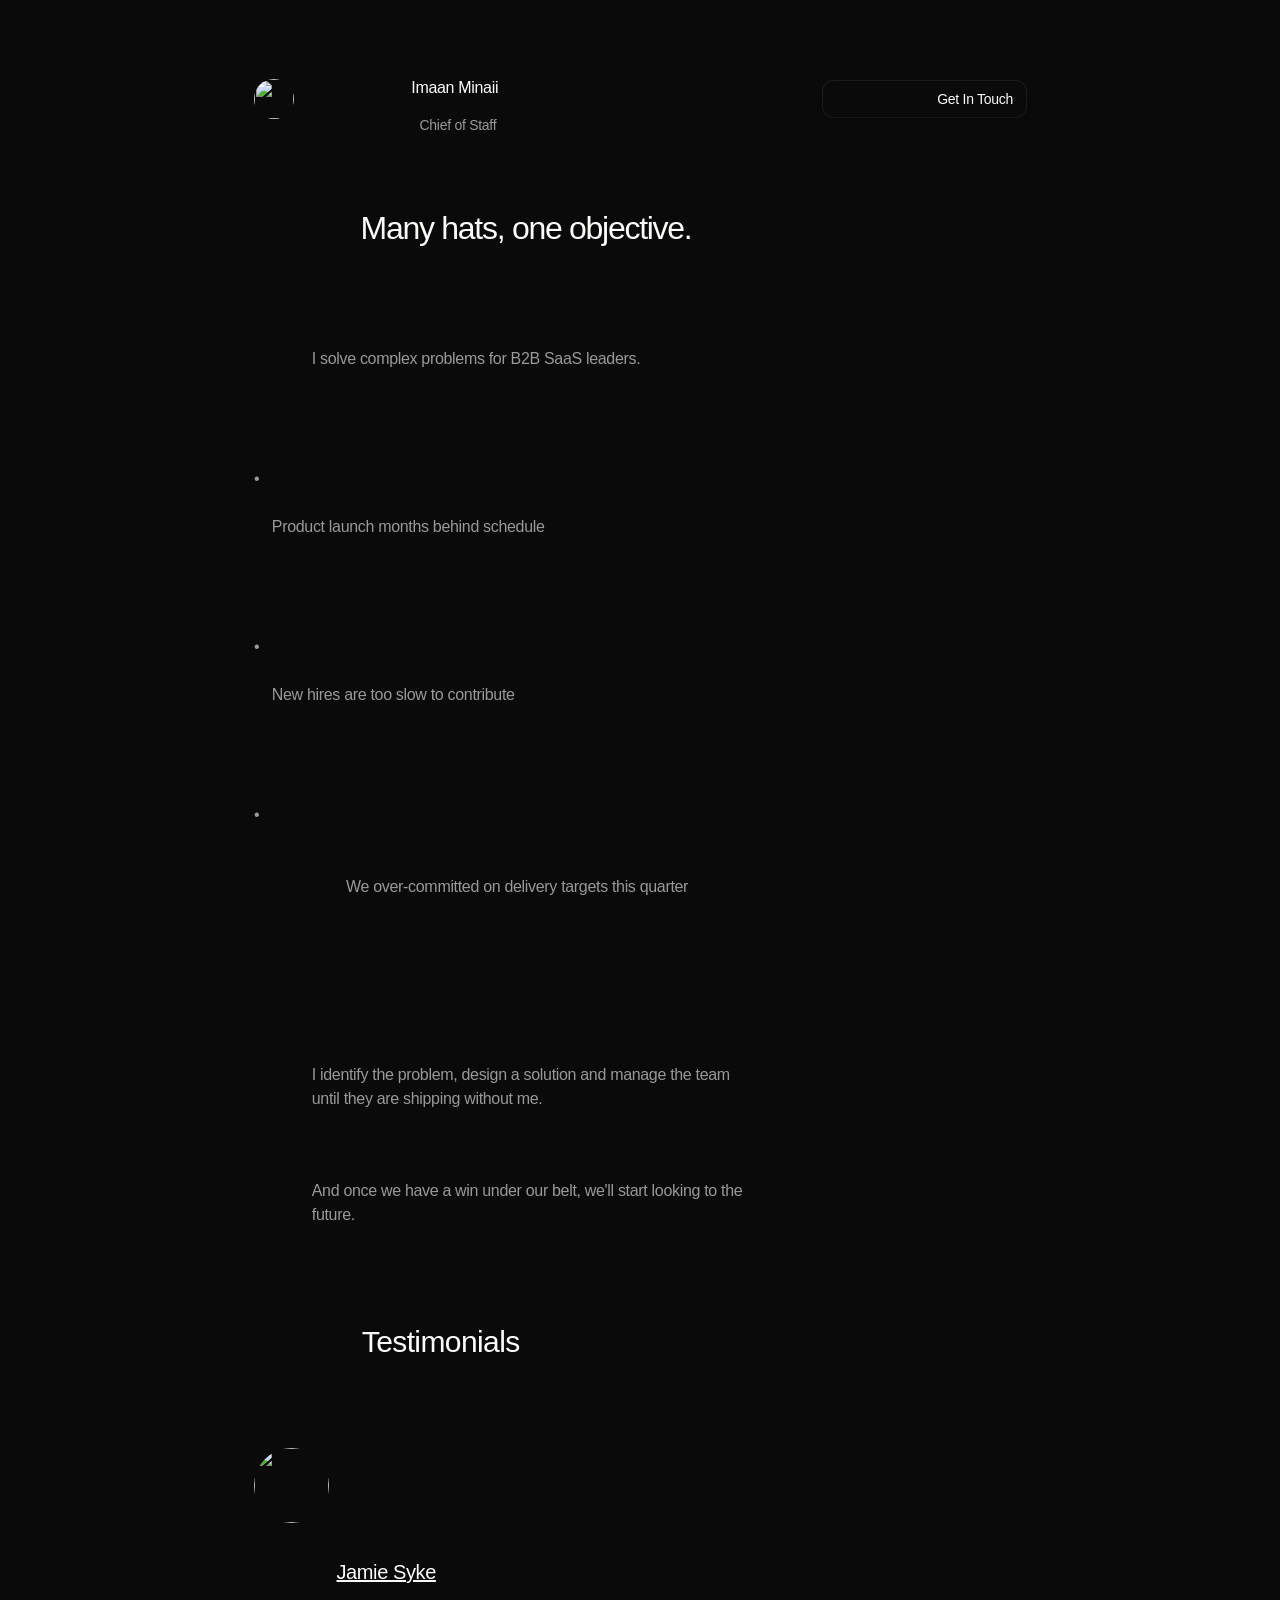
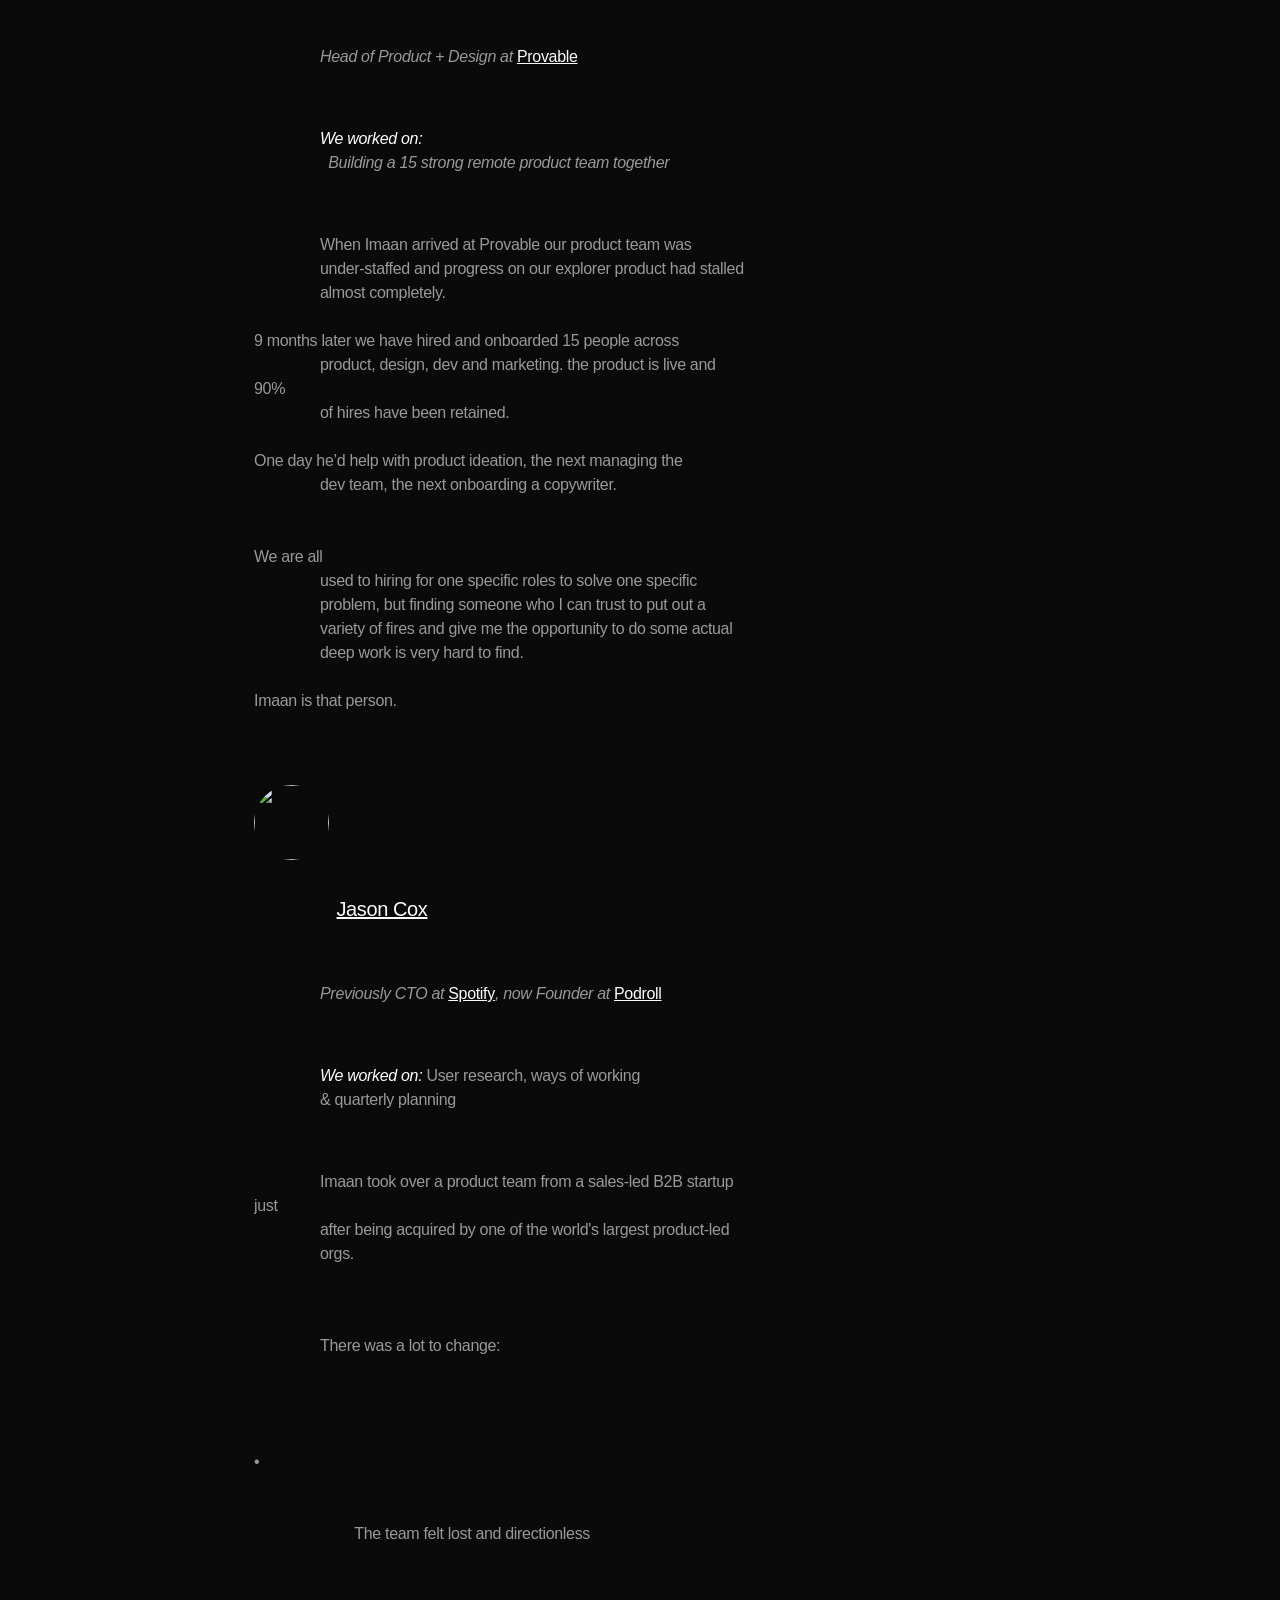
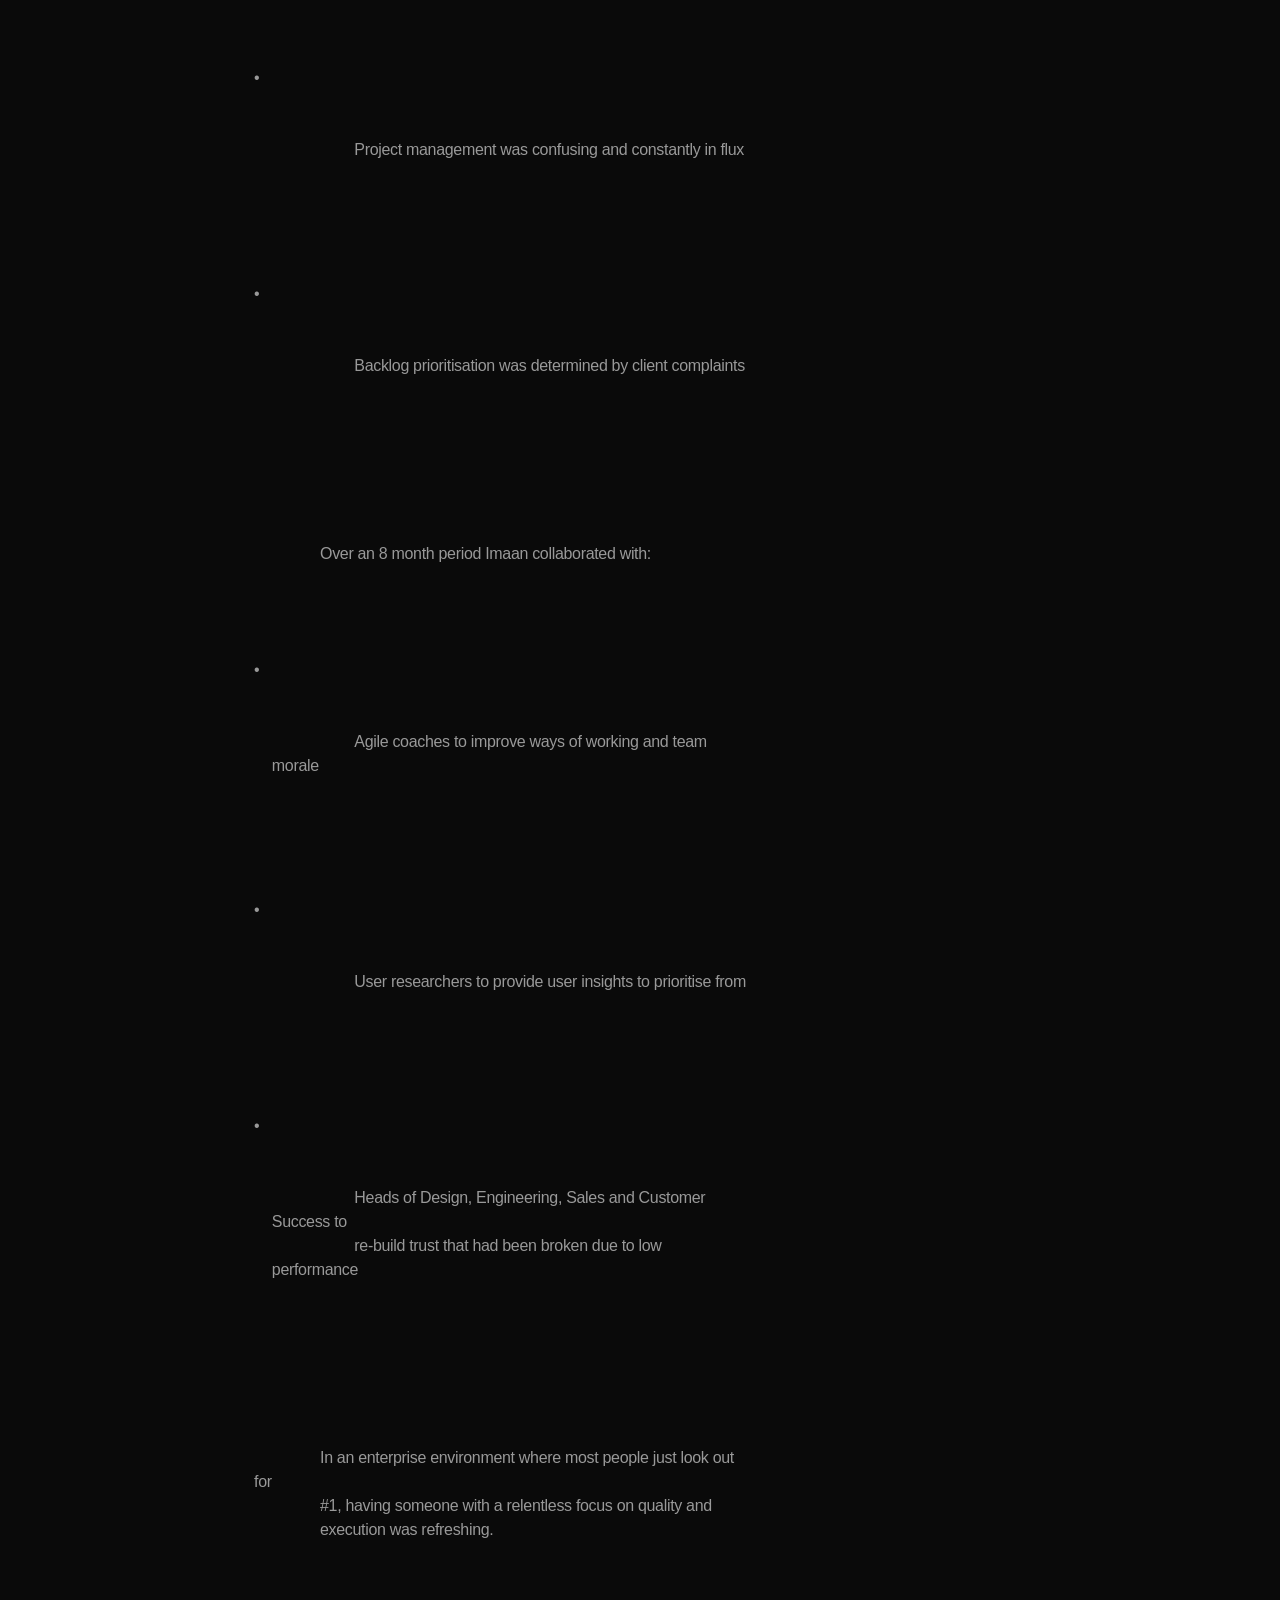
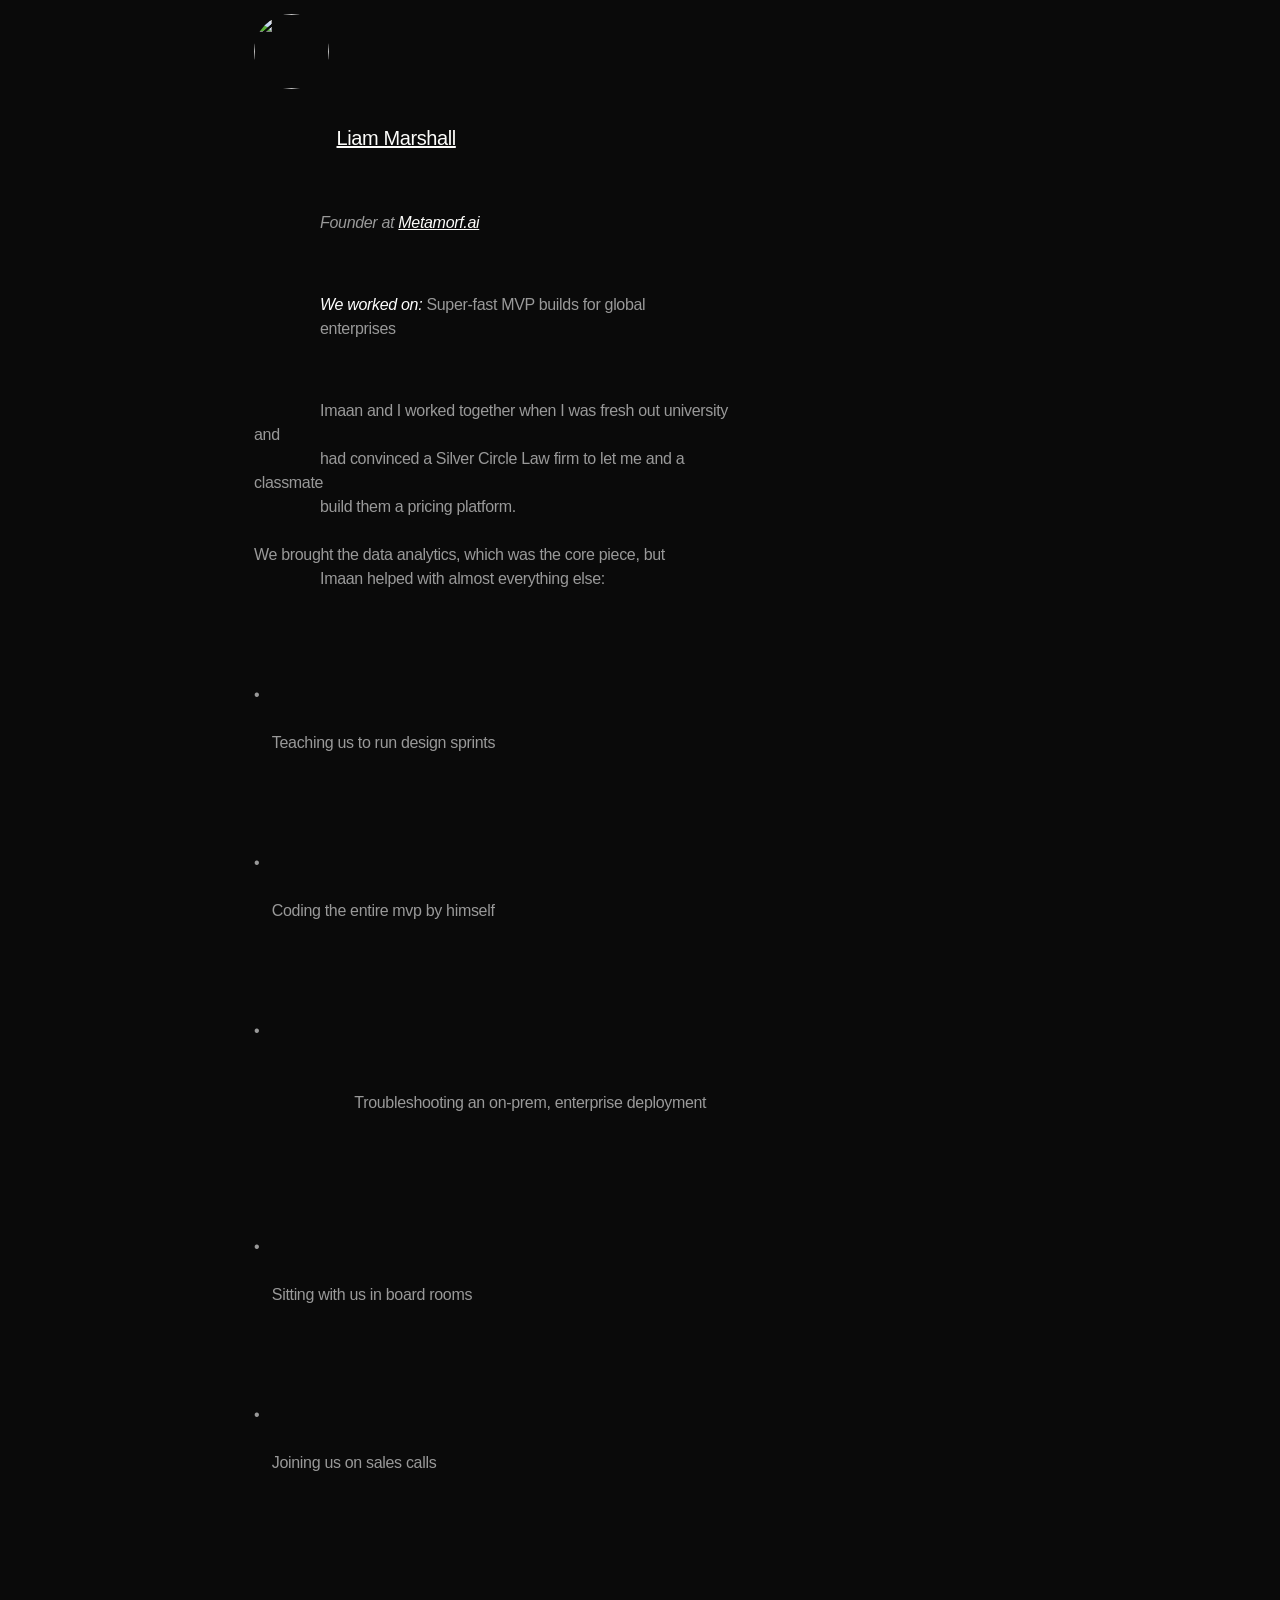
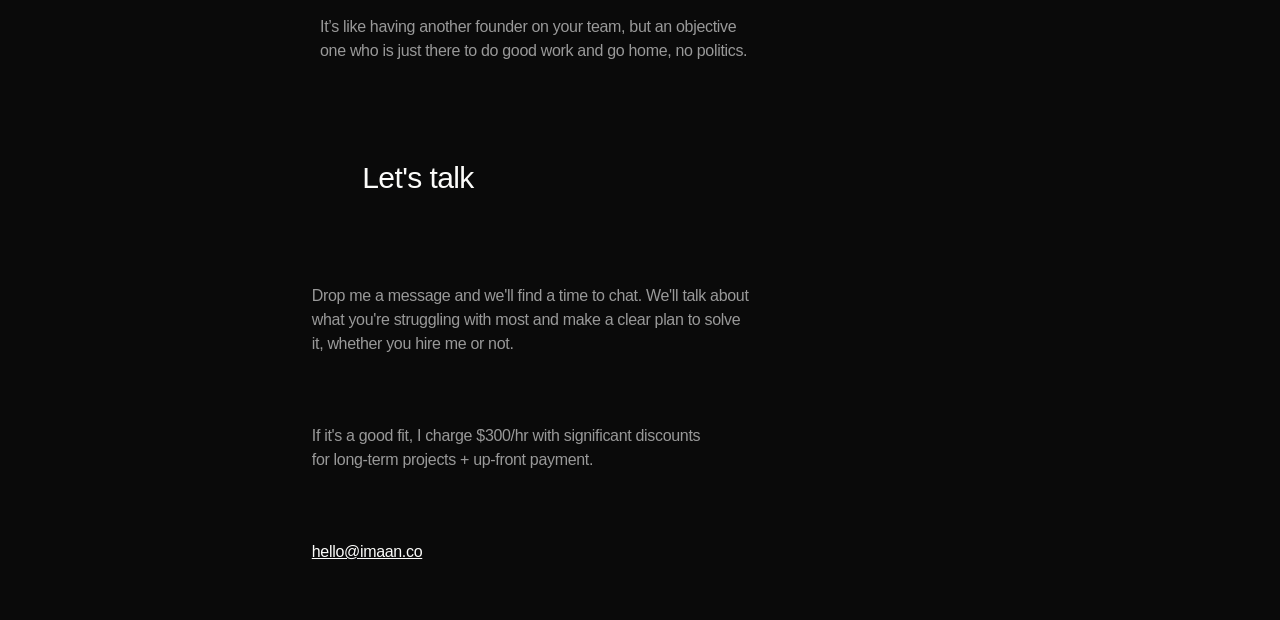
==== index.html @ 80f41d43 "Update index.html" ====
<!doctype html>
<!-- Made in Framer · framer.com ✨ -->
<!-- Published Mar 9, 2026, 8:44 PM UTC -->
<html lang="en" data-redirect-timezone="1">
  <head>
    <meta charset="utf-8" />

    <!-- Start of headStart -->

    <!-- End of headStart -->
    <meta name="viewport" content="width=device-width" />
    <meta name="generator" content="Framer 8b16de8" />
    <title>Imaan Minaii</title>
    <meta
      name="description"
      content="I solve complex problems for B2B SaaS leaders. Identify the problem, design a solution and manage the team until they are shipping without me."
    />
    <meta
      name="framer-search-index"
      content="https://framerusercontent.com/sites/72n4br0nlHMEs63iCJeZGc/searchIndex-WR8i8Xfo4WYR.json"
    />
    <meta
      name="framer-search-index-fallback"
      content="https://framerusercontent.com/sites/72n4br0nlHMEs63iCJeZGc/searchIndex-PEnJdRj6pQYn.json"
    />
    <link
      href="https://framerusercontent.com/images/i2ZTCUnoC0tflPhZZX0PojW82gI.svg"
      rel="icon"
      media="(prefers-color-scheme: light)"
    />
    <link
      href="https://framerusercontent.com/images/i2ZTCUnoC0tflPhZZX0PojW82gI.svg"
      rel="icon"
      media="(prefers-color-scheme: dark)"
    />
    <!-- Open Graph / Facebook -->
    <meta property="og:type" content="website" />
    <meta property="og:title" content="Imaan Minaii" />
    <meta
      property="og:description"
      content="I solve complex problems for B2B SaaS leaders. Identify the problem, design a solution and manage the team until they are shipping without me."
    />
    <!-- Twitter -->
    <meta name="twitter:card" content="summary_large_image" />
    <meta name="twitter:title" content="Imaan Minaii" />
    <meta
      name="twitter:description"
      content="I solve complex problems for B2B SaaS leaders. Identify the problem, design a solution and manage the team until they are shipping without me."
    />

    <style data-framer-font-css>
      /* latin-ext */
      @font-face {
        font-family: "Instrument Serif";
        font-style: italic;
        font-weight: 400;
        font-display: swap;
        src: url(https://fonts.gstatic.com/s/instrumentserif/v5/jizHRFtNs2ka5fXjeivQ4LroWlx-6zAjgn7MsNo.woff2)
          format("woff2");
        unicode-range:
          U+0100-02BA, U+02BD-02C5, U+02C7-02CC, U+02CE-02D7, U+02DD-02FF,
          U+0304, U+0308, U+0329, U+1D00-1DBF, U+1E00-1E9F, U+1EF2-1EFF, U+2020,
          U+20A0-20AB, U+20AD-20C0, U+2113, U+2C60-2C7F, U+A720-A7FF;
      }
      /* latin */
      @font-face {
        font-family: "Instrument Serif";
        font-style: italic;
        font-weight: 400;
        font-display: swap;
        src: url(https://fonts.gstatic.com/s/instrumentserif/v5/jizHRFtNs2ka5fXjeivQ4LroWlx-6zAjjH7M.woff2)
          format("woff2");
        unicode-range:
          U+0000-00FF, U+0131, U+0152-0153, U+02BB-02BC, U+02C6, U+02DA, U+02DC,
          U+0304, U+0308, U+0329, U+2000-206F, U+20AC, U+2122, U+2191, U+2193,
          U+2212, U+2215, U+FEFF, U+FFFD;
      }
      /* cyrillic-ext */
      @font-face {
        font-family: "Inter";
        font-style: normal;
        font-weight: 300;
        font-display: swap;
        src: url(https://fonts.gstatic.com/s/inter/v20/UcCO3FwrK3iLTeHuS_nVMrMxCp50SjIw2boKoduKmMEVuOKfAZJhiI2B.woff2)
          format("woff2");
        unicode-range:
          U+0460-052F, U+1C80-1C8A, U+20B4, U+2DE0-2DFF, U+A640-A69F,
          U+FE2E-FE2F;
      }
      /* cyrillic */
      @font-face {
        font-family: "Inter";
        font-style: normal;
        font-weight: 300;
        font-display: swap;
        src: url(https://fonts.gstatic.com/s/inter/v20/UcCO3FwrK3iLTeHuS_nVMrMxCp50SjIw2boKoduKmMEVuOKfAZthiI2B.woff2)
          format("woff2");
        unicode-range: U+0301, U+0400-045F, U+0490-0491, U+04B0-04B1, U+2116;
      }
      /* greek-ext */
      @font-face {
        font-family: "Inter";
        font-style: normal;
        font-weight: 300;
        font-display: swap;
        src: url(https://fonts.gstatic.com/s/inter/v20/UcCO3FwrK3iLTeHuS_nVMrMxCp50SjIw2boKoduKmMEVuOKfAZNhiI2B.woff2)
          format("woff2");
        unicode-range: U+1F00-1FFF;
      }
      /* greek */
      @font-face {
        font-family: "Inter";
        font-style: normal;
        font-weight: 300;
        font-display: swap;
        src: url(https://fonts.gstatic.com/s/inter/v20/UcCO3FwrK3iLTeHuS_nVMrMxCp50SjIw2boKoduKmMEVuOKfAZxhiI2B.woff2)
          format("woff2");
        unicode-range:
          U+0370-0377, U+037A-037F, U+0384-038A, U+038C, U+038E-03A1,
          U+03A3-03FF;
      }
      /* vietnamese */
      @font-face {
        font-family: "Inter";
        font-style: normal;
        font-weight: 300;
        font-display: swap;
        src: url(https://fonts.gstatic.com/s/inter/v20/UcCO3FwrK3iLTeHuS_nVMrMxCp50SjIw2boKoduKmMEVuOKfAZBhiI2B.woff2)
          format("woff2");
        unicode-range:
          U+0102-0103, U+0110-0111, U+0128-0129, U+0168-0169, U+01A0-01A1,
          U+01AF-01B0, U+0300-0301, U+0303-0304, U+0308-0309, U+0323, U+0329,
          U+1EA0-1EF9, U+20AB;
      }
      /* latin-ext */
      @font-face {
        font-family: "Inter";
        font-style: normal;
        font-weight: 300;
        font-display: swap;
        src: url(https://fonts.gstatic.com/s/inter/v20/UcCO3FwrK3iLTeHuS_nVMrMxCp50SjIw2boKoduKmMEVuOKfAZFhiI2B.woff2)
          format("woff2");
        unicode-range:
          U+0100-02BA, U+02BD-02C5, U+02C7-02CC, U+02CE-02D7, U+02DD-02FF,
          U+0304, U+0308, U+0329, U+1D00-1DBF, U+1E00-1E9F, U+1EF2-1EFF, U+2020,
          U+20A0-20AB, U+20AD-20C0, U+2113, U+2C60-2C7F, U+A720-A7FF;
      }
      /* latin */
      @font-face {
        font-family: "Inter";
        font-style: normal;
        font-weight: 300;
        font-display: swap;
        src: url(https://fonts.gstatic.com/s/inter/v20/UcCO3FwrK3iLTeHuS_nVMrMxCp50SjIw2boKoduKmMEVuOKfAZ9hiA.woff2)
          format("woff2");
        unicode-range:
          U+0000-00FF, U+0131, U+0152-0153, U+02BB-02BC, U+02C6, U+02DA, U+02DC,
          U+0304, U+0308, U+0329, U+2000-206F, U+20AC, U+2122, U+2191, U+2193,
          U+2212, U+2215, U+FEFF, U+FFFD;
      }

      @font-face {
        font-family: "Inter";
        src: url("https://framerusercontent.com/assets/5vvr9Vy74if2I6bQbJvbw7SY1pQ.woff2");
        font-display: swap;
        font-style: normal;
        font-weight: 400;
        unicode-range:
          U+0460-052F, U+1C80-1C88, U+20B4, U+2DE0-2DFF, U+A640-A69F,
          U+FE2E-FE2F;
      }
      @font-face {
        font-family: "Inter";
        src: url("https://framerusercontent.com/assets/EOr0mi4hNtlgWNn9if640EZzXCo.woff2");
        font-display: swap;
        font-style: normal;
        font-weight: 400;
        unicode-range: U+0301, U+0400-045F, U+0490-0491, U+04B0-04B1, U+2116;
      }
      @font-face {
        font-family: "Inter";
        src: url("https://framerusercontent.com/assets/Y9k9QrlZAqio88Klkmbd8VoMQc.woff2");
        font-display: swap;
        font-style: normal;
        font-weight: 400;
        unicode-range: U+1F00-1FFF;
      }
      @font-face {
        font-family: "Inter";
        src: url("https://framerusercontent.com/assets/OYrD2tBIBPvoJXiIHnLoOXnY9M.woff2");
        font-display: swap;
        font-style: normal;
        font-weight: 400;
        unicode-range: U+0370-03FF;
      }
      @font-face {
        font-family: "Inter";
        src: url("https://framerusercontent.com/assets/JeYwfuaPfZHQhEG8U5gtPDZ7WQ.woff2");
        font-display: swap;
        font-style: normal;
        font-weight: 400;
        unicode-range:
          U+0100-024F, U+0259, U+1E00-1EFF, U+2020, U+20A0-20AB, U+20AD-20CF,
          U+2113, U+2C60-2C7F, U+A720-A7FF;
      }
      @font-face {
        font-family: "Inter";
        src: url("https://framerusercontent.com/assets/GrgcKwrN6d3Uz8EwcLHZxwEfC4.woff2");
        font-display: swap;
        font-style: normal;
        font-weight: 400;
        unicode-range:
          U+0000-00FF, U+0131, U+0152-0153, U+02BB-02BC, U+02C6, U+02DA, U+02DC,
          U+2000-206F, U+2070, U+2074-207E, U+2080-208E, U+20AC, U+2122, U+2191,
          U+2193, U+2212, U+2215, U+FEFF, U+FFFD;
      }
      @font-face {
        font-family: "Inter";
        src: url("https://framerusercontent.com/assets/b6Y37FthZeALduNqHicBT6FutY.woff2");
        font-display: swap;
        font-style: normal;
        font-weight: 400;
        unicode-range:
          U+0102-0103, U+0110-0111, U+0128-0129, U+0168-0169, U+01A0-01A1,
          U+01AF-01B0, U+1EA0-1EF9, U+20AB;
      }
      @font-face {
        font-family: "Inter";
        src: url("https://framerusercontent.com/assets/CfMzU8w2e7tHgF4T4rATMPuWosA.woff2");
        font-display: swap;
        font-style: italic;
        font-weight: 400;
        unicode-range:
          U+0460-052F, U+1C80-1C88, U+20B4, U+2DE0-2DFF, U+A640-A69F,
          U+FE2E-FE2F;
      }
      @font-face {
        font-family: "Inter";
        src: url("https://framerusercontent.com/assets/867QObYax8ANsfX4TGEVU9YiCM.woff2");
        font-display: swap;
        font-style: italic;
        font-weight: 400;
        unicode-range: U+0301, U+0400-045F, U+0490-0491, U+04B0-04B1, U+2116;
      }
      @font-face {
        font-family: "Inter";
        src: url("https://framerusercontent.com/assets/Oyn2ZbENFdnW7mt2Lzjk1h9Zb9k.woff2");
        font-display: swap;
        font-style: italic;
        font-weight: 400;
        unicode-range: U+1F00-1FFF;
      }
      @font-face {
        font-family: "Inter";
        src: url("https://framerusercontent.com/assets/cdAe8hgZ1cMyLu9g005pAW3xMo.woff2");
        font-display: swap;
        font-style: italic;
        font-weight: 400;
        unicode-range: U+0370-03FF;
      }
      @font-face {
        font-family: "Inter";
        src: url("https://framerusercontent.com/assets/DOfvtmE1UplCq161m6Hj8CSQYg.woff2");
        font-display: swap;
        font-style: italic;
        font-weight: 400;
        unicode-range:
          U+0100-024F, U+0259, U+1E00-1EFF, U+2020, U+20A0-20AB, U+20AD-20CF,
          U+2113, U+2C60-2C7F, U+A720-A7FF;
      }
      @font-face {
        font-family: "Inter";
        src: url("https://framerusercontent.com/assets/pKRFNWFoZl77qYCAIp84lN1h944.woff2");
        font-display: swap;
        font-style: italic;
        font-weight: 400;
        unicode-range:
          U+0000-00FF, U+0131, U+0152-0153, U+02BB-02BC, U+02C6, U+02DA, U+02DC,
          U+2000-206F, U+2070, U+2074-207E, U+2080-208E, U+20AC, U+2122, U+2191,
          U+2193, U+2212, U+2215, U+FEFF, U+FFFD;
      }
      @font-face {
        font-family: "Inter";
        src: url("https://framerusercontent.com/assets/tKtBcDnBMevsEEJKdNGhhkLzYo.woff2");
        font-display: swap;
        font-style: italic;
        font-weight: 400;
        unicode-range:
          U+0102-0103, U+0110-0111, U+0128-0129, U+0168-0169, U+01A0-01A1,
          U+01AF-01B0, U+1EA0-1EF9, U+20AB;
      }
      @font-face {
        font-family: "Inter";
        src: url("https://framerusercontent.com/assets/DpPBYI0sL4fYLgAkX8KXOPVt7c.woff2");
        font-display: swap;
        font-style: normal;
        font-weight: 700;
        unicode-range:
          U+0460-052F, U+1C80-1C88, U+20B4, U+2DE0-2DFF, U+A640-A69F,
          U+FE2E-FE2F;
      }
      @font-face {
        font-family: "Inter";
        src: url("https://framerusercontent.com/assets/4RAEQdEOrcnDkhHiiCbJOw92Lk.woff2");
        font-display: swap;
        font-style: normal;
        font-weight: 700;
        unicode-range: U+0301, U+0400-045F, U+0490-0491, U+04B0-04B1, U+2116;
      }
      @font-face {
        font-family: "Inter";
        src: url("https://framerusercontent.com/assets/1K3W8DizY3v4emK8Mb08YHxTbs.woff2");
        font-display: swap;
        font-style: normal;
        font-weight: 700;
        unicode-range: U+1F00-1FFF;
      }
      @font-face {
        font-family: "Inter";
        src: url("https://framerusercontent.com/assets/tUSCtfYVM1I1IchuyCwz9gDdQ.woff2");
        font-display: swap;
        font-style: normal;
        font-weight: 700;
        unicode-range: U+0370-03FF;
      }
      @font-face {
        font-family: "Inter";
        src: url("https://framerusercontent.com/assets/VgYFWiwsAC5OYxAycRXXvhze58.woff2");
        font-display: swap;
        font-style: normal;
        font-weight: 700;
        unicode-range:
          U+0100-024F, U+0259, U+1E00-1EFF, U+2020, U+20A0-20AB, U+20AD-20CF,
          U+2113, U+2C60-2C7F, U+A720-A7FF;
      }
      @font-face {
        font-family: "Inter";
        src: url("https://framerusercontent.com/assets/DXD0Q7LSl7HEvDzucnyLnGBHM.woff2");
        font-display: swap;
        font-style: normal;
        font-weight: 700;
        unicode-range:
          U+0000-00FF, U+0131, U+0152-0153, U+02BB-02BC, U+02C6, U+02DA, U+02DC,
          U+2000-206F, U+2074, U+20AC, U+2122, U+2191, U+2193, U+2212, U+2215,
          U+FEFF, U+FFFD;
      }
      @font-face {
        font-family: "Inter";
        src: url("https://framerusercontent.com/assets/GIryZETIX4IFypco5pYZONKhJIo.woff2");
        font-display: swap;
        font-style: normal;
        font-weight: 700;
        unicode-range:
          U+0102-0103, U+0110-0111, U+0128-0129, U+0168-0169, U+01A0-01A1,
          U+01AF-01B0, U+1EA0-1EF9, U+20AB;
      }
      @font-face {
        font-family: "Inter";
        src: url("https://framerusercontent.com/assets/H89BbHkbHDzlxZzxi8uPzTsp90.woff2");
        font-display: swap;
        font-style: italic;
        font-weight: 700;
        unicode-range:
          U+0460-052F, U+1C80-1C88, U+20B4, U+2DE0-2DFF, U+A640-A69F,
          U+FE2E-FE2F;
      }
      @font-face {
        font-family: "Inter";
        src: url("https://framerusercontent.com/assets/u6gJwDuwB143kpNK1T1MDKDWkMc.woff2");
        font-display: swap;
        font-style: italic;
        font-weight: 700;
        unicode-range: U+0301, U+0400-045F, U+0490-0491, U+04B0-04B1, U+2116;
      }
      @font-face {
        font-family: "Inter";
        src: url("https://framerusercontent.com/assets/43sJ6MfOPh1LCJt46OvyDuSbA6o.woff2");
        font-display: swap;
        font-style: italic;
        font-weight: 700;
        unicode-range: U+1F00-1FFF;
      }
      @font-face {
        font-family: "Inter";
        src: url("https://framerusercontent.com/assets/wccHG0r4gBDAIRhfHiOlq6oEkqw.woff2");
        font-display: swap;
        font-style: italic;
        font-weight: 700;
        unicode-range: U+0370-03FF;
      }
      @font-face {
        font-family: "Inter";
        src: url("https://framerusercontent.com/assets/WZ367JPwf9bRW6LdTHN8rXgSjw.woff2");
        font-display: swap;
        font-style: italic;
        font-weight: 700;
        unicode-range:
          U+0100-024F, U+0259, U+1E00-1EFF, U+2020, U+20A0-20AB, U+20AD-20CF,
          U+2113, U+2C60-2C7F, U+A720-A7FF;
      }
      @font-face {
        font-family: "Inter";
        src: url("https://framerusercontent.com/assets/QxmhnWTzLtyjIiZcfaLIJ8EFBXU.woff2");
        font-display: swap;
        font-style: italic;
        font-weight: 700;
        unicode-range:
          U+0000-00FF, U+0131, U+0152-0153, U+02BB-02BC, U+02C6, U+02DA, U+02DC,
          U+2000-206F, U+2074, U+20AC, U+2122, U+2191, U+2193, U+2212, U+2215,
          U+FEFF, U+FFFD;
      }
      @font-face {
        font-family: "Inter";
        src: url("https://framerusercontent.com/assets/2A4Xx7CngadFGlVV4xrO06OBHY.woff2");
        font-display: swap;
        font-style: italic;
        font-weight: 700;
        unicode-range:
          U+0102-0103, U+0110-0111, U+0128-0129, U+0168-0169, U+01A0-01A1,
          U+01AF-01B0, U+1EA0-1EF9, U+20AB;
      }
      @font-face {
        font-family: "Inter";
        src: url("https://framerusercontent.com/assets/vFzuJY0c65av44uhEKB6vyjFMg.woff2");
        font-display: swap;
        font-style: italic;
        font-weight: 400;
        unicode-range:
          U+0000-00FF, U+0131, U+0152-0153, U+02BB-02BC, U+02C6, U+02DA, U+02DC,
          U+2000-206F, U+2074, U+20AC, U+2122, U+2191, U+2193, U+2212, U+2215,
          U+FEFF, U+FFFD;
      }
      @font-face {
        font-family: "Inter";
        src: url("https://framerusercontent.com/assets/hyOgCu0Xnghbimh0pE8QTvtt2AU.woff2");
        font-display: swap;
        font-style: normal;
        font-weight: 600;
        unicode-range:
          U+0460-052F, U+1C80-1C88, U+20B4, U+2DE0-2DFF, U+A640-A69F,
          U+FE2E-FE2F;
      }
      @font-face {
        font-family: "Inter";
        src: url("https://framerusercontent.com/assets/NeGmSOXrPBfEFIy5YZeHq17LEDA.woff2");
        font-display: swap;
        font-style: normal;
        font-weight: 600;
        unicode-range: U+0301, U+0400-045F, U+0490-0491, U+04B0-04B1, U+2116;
      }
      @font-face {
        font-family: "Inter";
        src: url("https://framerusercontent.com/assets/oYaAX5himiTPYuN8vLWnqBbfD2s.woff2");
        font-display: swap;
        font-style: normal;
        font-weight: 600;
        unicode-range: U+1F00-1FFF;
      }
      @font-face {
        font-family: "Inter";
        src: url("https://framerusercontent.com/assets/lEJLP4R0yuCaMCjSXYHtJw72M.woff2");
        font-display: swap;
        font-style: normal;
        font-weight: 600;
        unicode-range: U+0370-03FF;
      }
      @font-face {
        font-family: "Inter";
        src: url("https://framerusercontent.com/assets/cRJyLNuTJR5jbyKzGi33wU9cqIQ.woff2");
        font-display: swap;
        font-style: normal;
        font-weight: 600;
        unicode-range:
          U+0100-024F, U+0259, U+1E00-1EFF, U+2020, U+20A0-20AB, U+20AD-20CF,
          U+2113, U+2C60-2C7F, U+A720-A7FF;
      }
      @font-face {
        font-family: "Inter";
        src: url("https://framerusercontent.com/assets/1ZFS7N918ojhhd0nQWdj3jz4w.woff2");
        font-display: swap;
        font-style: normal;
        font-weight: 600;
        unicode-range:
          U+0000-00FF, U+0131, U+0152-0153, U+02BB-02BC, U+02C6, U+02DA, U+02DC,
          U+2000-206F, U+2074, U+20AC, U+2122, U+2191, U+2193, U+2212, U+2215,
          U+FEFF, U+FFFD;
      }
      @font-face {
        font-family: "Inter";
        src: url("https://framerusercontent.com/assets/A0Wcc7NgXMjUuFdquHDrIZpzZw0.woff2");
        font-display: swap;
        font-style: normal;
        font-weight: 600;
        unicode-range:
          U+0102-0103, U+0110-0111, U+0128-0129, U+0168-0169, U+01A0-01A1,
          U+01AF-01B0, U+1EA0-1EF9, U+20AB;
      }
      @font-face {
        font-family: "Inter";
        src: url("https://framerusercontent.com/assets/vQyevYAyHtARFwPqUzQGpnDs.woff2");
        font-display: swap;
        font-style: normal;
        font-weight: 400;
        unicode-range:
          U+0000-00FF, U+0131, U+0152-0153, U+02BB-02BC, U+02C6, U+02DA, U+02DC,
          U+2000-206F, U+2074, U+20AC, U+2122, U+2191, U+2193, U+2212, U+2215,
          U+FEFF, U+FFFD;
      }
      @font-face {
        font-family: "Satoshi";
        src: url("https://framerusercontent.com/third-party-assets/fontshare/wf/P2LQKHE6KA6ZP4AAGN72KDWMHH6ZH3TA/ZC32TK2P7FPS5GFTL46EU6KQJA24ZYDB/7AHDUZ4A7LFLVFUIFSARGIWCRQJHISQP.woff2");
        font-display: swap;
        font-style: normal;
        font-weight: 500;
      }
      @font-face {
        font-family: "Satoshi";
        src: url("https://framerusercontent.com/third-party-assets/fontshare/wf/LAFFD4SDUCDVQEXFPDC7C53EQ4ZELWQI/PXCT3G6LO6ICM5I3NTYENYPWJAECAWDD/GHM6WVH6MILNYOOCXHXB5GTSGNTMGXZR.woff2");
        font-display: swap;
        font-style: normal;
        font-weight: 700;
      }
      @font-face {
        font-family: "Satoshi";
        src: url("https://framerusercontent.com/third-party-assets/fontshare/wf/CDEBEFT2R7XKNGXSBBLZGMY4MMHZG75P/HEVKDGQCYDZ7Z6CDVR2ZQGBCTUD6ZARH/BKWEE3VKGTFABE37K2DTH625VUSN2N35.woff2");
        font-display: swap;
        font-style: italic;
        font-weight: 700;
      }
      @font-face {
        font-family: "Satoshi";
        src: url("https://framerusercontent.com/third-party-assets/fontshare/wf/NID3I7RITWZSKXRCJGOCMP5NOADJK6IG/2HLHGD7OBTWCOHW64YXOE5KFXHU4KJHM/ZHME2QIRFR7UPJ47NLY27RCAFY44CKZJ.woff2");
        font-display: swap;
        font-style: italic;
        font-weight: 500;
      }
      @font-face {
        font-family: "Instrument Serif Placeholder";
        src: local("Times New Roman");
        ascent-override: 117.87%;
        descent-override: 36.91%;
        line-gap-override: 0%;
        size-adjust: 83.99%;
      }
      @font-face {
        font-family: "Inter Placeholder";
        src: local("Arial");
        ascent-override: 89.79%;
        descent-override: 22.36%;
        line-gap-override: 0%;
        size-adjust: 107.89%;
      }
      @font-face {
        font-family: "Satoshi Placeholder";
        src: local("Arial");
        ascent-override: 102.23%;
        descent-override: 24.29%;
        line-gap-override: 10.12%;
        size-adjust: 98.8%;
      }
    </style>
    <link href="https://fonts.gstatic.com" rel="preconnect" crossorigin />
    <meta name="robots" content="max-image-preview:large" />
    <link
      rel="canonical"
      href="https://thankful-apartment-080430.framer.app/"
    />
    <meta
      property="og:url"
      content="https://thankful-apartment-080430.framer.app/"
    />
    <style data-framer-breakpoint-css>
      @media (min-width: 1200px) {
        .hidden-1cs75zj {
          display: none !important;
        }
      }
      @media (min-width: 810px) and (max-width: 1199.98px) {
        .hidden-1sqp8y {
          display: none !important;
        }
      }
      @media (max-width: 809.98px) {
        .hidden-182025u {
          display: none !important;
        }
      }
    </style>
    <style
      data-framer-css-ssr-minified
      data-framer-components="framer-lib-cursors-host framer-ckdNs PropertyOverrides framer-Zxlrh framer-ovHgc framer-lib-combinedCSSRules framer-4ZC4j framer-0AhJV"
    >
      html,
      body,
      #main {
        box-sizing: border-box;
        margin: 0;
        padding: 0;
      }
      :root {
        -webkit-font-smoothing: antialiased;
        -moz-osx-font-smoothing: grayscale;
      }
      * {
        box-sizing: border-box;
        -webkit-font-smoothing: inherit;
      }
      h1,
      h2,
      h3,
      h4,
      h5,
      h6,
      p,
      figure {
        margin: 0;
      }
      body,
      input,
      textarea,
      select,
      button {
        font-family: sans-serif;
        font-size: 12px;
      }
      body {
        --token-0a0787f4-acc7-4c77-bc44-5077db5742f9: #0a0a0a;
        --token-db045c8d-82bf-47c4-8c5a-9446a159a946: #fcfcfa;
        --token-7525b78a-2f50-4d1b-b609-39a2e89b5d83: #999;
        --token-75959dab-2c20-4b1a-a94b-e2dfa46fe2e8: #ffffff1a;
        --token-2c8e730a-6f7f-4e7f-b0a6-e316cb419f8d: #0d0d0d;
        --token-ed13dd87-efcd-4d28-b449-ce1f4c93eec1: #0d0d0d;
      }
      @supports (z-index: calc(infinity)) {
        #__framer-badge-container {
          --infinity: infinity;
        }
      }
      #__framer-badge-container {
        pointer-events: none;
        width: 100%;
        z-index: calc(var(--infinity, 2147480000));
        justify-content: flex-end;
        padding: 20px;
        display: flex;
        position: fixed;
        bottom: 0;
      }
      @supports (background: -webkit-named-image(i)) and
        (not (grid-template-rows: subgrid)) {
        body {
          --framer-will-change-override: transform;
        }
      }
      @supports (background: -webkit-named-image(i)) and
        (not (position-area: top right)) {
        body {
          --framer-will-change-filter-override: filter;
        }
      }
      [data-framer-component-type="Text"] div div span,
      [data-framer-component-type="Text"] a div span,
      [data-framer-component-type="Text"] span span span,
      [data-framer-component-type="Text"] p span span,
      [data-framer-component-type="Text"] h1 span span,
      [data-framer-component-type="Text"] h2 span span,
      [data-framer-component-type="Text"] h3 span span,
      [data-framer-component-type="Text"] h4 span span,
      [data-framer-component-type="Text"] h5 span span,
      [data-framer-component-type="Text"] h6 span span,
      [data-framer-component-type="Text"] a {
        font-family: var(--font-family);
        font-style: var(--font-style);
        font-weight: min(
          calc(var(--framer-font-weight-increase, 0) + var(--font-weight, 400)),
          900
        );
        color: var(--text-color);
        letter-spacing: var(--letter-spacing);
        font-size: var(--font-size);
        text-transform: var(--text-transform);
        --text-decoration: var(--framer-text-decoration-style, solid)
          var(--framer-text-decoration, none)
          var(--framer-text-decoration-color, currentcolor)
          var(--framer-text-decoration-thickness, auto);
        --text-decoration-skip-ink: var(--framer-text-decoration-skip-ink);
        --text-underline-offset: var(--framer-text-decoration-offset);
        line-height: var(--line-height);
        --font-family: var(--framer-font-family);
        --font-style: var(--framer-font-style);
        --font-weight: var(--framer-font-weight);
        --text-color: var(--framer-text-color);
        --letter-spacing: var(--framer-letter-spacing);
        --font-size: var(--framer-font-size);
        --text-transform: var(--framer-text-transform);
        --line-height: var(--framer-line-height);
      }
      @supports not (color: color(display-p3 1 1 1)) {
        p.framer-text,
        div.framer-text,
        h1.framer-text,
        h2.framer-text,
        h3.framer-text,
        h4.framer-text,
        h5.framer-text,
        h6.framer-text,
        li.framer-text,
        ol.framer-text,
        ul.framer-text,
        span.framer-text:not([data-text-fill]) {
          color: var(
            --framer-blockquote-text-color-rgb,
            var(
              --framer-blockquote-text-color,
              var(--framer-text-color-rgb, var(--framer-text-color, #000))
            )
          );
          -webkit-text-stroke-color: var(
            --framer-text-stroke-color-rgb,
            var(--framer-text-stroke-color, initial)
          );
        }
        mark.framer-text {
          background-color: var(
            --framer-blockquote-text-background-color-rgb,
            var(
              --framer-blockquote-text-background-color,
              var(
                --framer-text-background-color-rgb,
                var(--framer-text-background-color, initial)
              )
            )
          );
        }
      }
      @supports not (color: color(display-p3 1 1 1)) {
        code.framer-text,
        code.framer-text span.framer-text:not([data-text-fill]) {
          color: var(
            --framer-blockquote-text-color-rgb,
            var(
              --framer-blockquote-text-color,
              var(
                --framer-code-text-color-rgb,
                var(
                  --framer-code-text-color,
                  var(--framer-text-color-rgb, var(--framer-text-color, #000))
                )
              )
            )
          );
        }
      }
      @supports not (color: color(display-p3 1 1 1)) {
        a.framer-text,
        span.framer-text[data-nested-link] {
          color: var(
            --framer-blockquote-text-color-rgb,
            var(
              --framer-blockquote-text-color,
              var(
                --framer-link-text-color-rgb,
                var(
                  --framer-link-text-color,
                  var(--framer-text-color-rgb, var(--framer-text-color, #000))
                )
              )
            )
          );
          background-color: var(
            --framer-link-text-background-color-rgb,
            var(--framer-link-text-background-color, initial)
          );
          -webkit-text-decoration-color: var(
            --framer-link-text-decoration-color-rgb,
            var(
              --framer-link-text-decoration-color,
              var(
                --framer-text-decoration-color-rgb,
                var(--framer-text-decoration-color, currentcolor)
              )
            )
          );
          text-decoration-color: var(
            --framer-link-text-decoration-color-rgb,
            var(
              --framer-link-text-decoration-color,
              var(
                --framer-text-decoration-color-rgb,
                var(--framer-text-decoration-color, currentcolor)
              )
            )
          );
        }
      }
      @supports not (color: color(display-p3 1 1 1)) {
        code.framer-text a.framer-text,
        code.framer-text a.framer-text span.framer-text:not([data-text-fill]),
        code.framer-text span.framer-text[data-nested-link],
        code.framer-text
          span.framer-text[data-nested-link]
          span.framer-text:not([data-text-fill]) {
          color: var(
            --framer-blockquote-text-color-rgb,
            var(
              --framer-blockquote-text-color,
              var(
                --framer-link-text-color-rgb,
                var(
                  --framer-link-text-color,
                  var(
                    --framer-code-text-color-rgb,
                    var(
                      --framer-code-text-color,
                      var(
                        --framer-text-color-rgb,
                        var(--framer-text-color, #000)
                      )
                    )
                  )
                )
              )
            )
          );
        }
      }
      @supports not (color: color(display-p3 1 1 1)) {
        a.framer-text:hover,
        span.framer-text[data-nested-link]:hover {
          color: var(
            --framer-link-hover-text-color-rgb,
            var(
              --framer-link-hover-text-color,
              var(
                --framer-blockquote-text-color-rgb,
                var(
                  --framer-blockquote-text-color,
                  var(
                    --framer-link-text-color-rgb,
                    var(
                      --framer-link-text-color,
                      var(
                        --framer-text-color-rgb,
                        var(--framer-text-color, #000)
                      )
                    )
                  )
                )
              )
            )
          );
          background-color: var(
            --framer-link-hover-text-background-color-rgb,
            var(
              --framer-link-hover-text-background-color,
              var(
                --framer-link-text-background-color-rgb,
                var(
                  --framer-link-text-background-color,
                  var(
                    --framer-text-background-color-rgb,
                    var(--framer-text-background-color, initial)
                  )
                )
              )
            )
          );
          -webkit-text-decoration-color: var(
            --framer-link-hover-text-decoration-color-rgb,
            var(
              --framer-link-hover-text-decoration-color,
              var(
                --framer-link-text-decoration-color-rgb,
                var(
                  --framer-link-text-decoration-color,
                  var(
                    --framer-text-decoration-color-rgb,
                    var(--framer-text-decoration-color, currentcolor)
                  )
                )
              )
            )
          );
          text-decoration-color: var(
            --framer-link-hover-text-decoration-color-rgb,
            var(
              --framer-link-hover-text-decoration-color,
              var(
                --framer-link-text-decoration-color-rgb,
                var(
                  --framer-link-text-decoration-color,
                  var(
                    --framer-text-decoration-color-rgb,
                    var(--framer-text-decoration-color, currentcolor)
                  )
                )
              )
            )
          );
        }
      }
      @supports not (color: color(display-p3 1 1 1)) {
        code.framer-text a.framer-text:hover,
        code.framer-text span.framer-text[data-nested-link]:hover {
          color: var(
            --framer-link-hover-text-color-rgb,
            var(
              --framer-link-hover-text-color,
              var(
                --framer-blockquote-text-color-rgb,
                var(
                  --framer-blockquote-text-color,
                  var(
                    --framer-link-text-color-rgb,
                    var(
                      --framer-link-text-color,
                      var(
                        --framer-code-text-color-rgb,
                        var(
                          --framer-code-text-color,
                          var(
                            --framer-text-color-rgb,
                            var(--framer-text-color, #000)
                          )
                        )
                      )
                    )
                  )
                )
              )
            )
          );
        }
      }
      @supports not (color: color(display-p3 1 1 1)) {
        a.framer-text[data-framer-page-link-current],
        span.framer-text[data-framer-page-link-current] {
          color: var(
            --framer-link-current-text-color-rgb,
            var(
              --framer-link-current-text-color,
              var(
                --framer-link-text-color-rgb,
                var(
                  --framer-link-text-color,
                  var(--framer-text-color-rgb, var(--framer-text-color, #000))
                )
              )
            )
          );
          background-color: var(
            --framer-link-current-text-background-color-rgb,
            var(
              --framer-link-current-text-background-color,
              var(
                --framer-link-text-background-color-rgb,
                var(
                  --framer-link-text-background-color,
                  var(
                    --framer-text-background-color-rgb,
                    var(--framer-text-background-color, initial)
                  )
                )
              )
            )
          );
          -webkit-text-decoration-color: var(
            --framer-link-current-text-decoration-color-rgb,
            var(
              --framer-link-current-text-decoration-color,
              var(
                --framer-link-text-decoration-color-rgb,
                var(
                  --framer-link-text-decoration-color,
                  var(
                    --framer-text-decoration-color-rgb,
                    var(--framer-text-decoration-color, currentcolor)
                  )
                )
              )
            )
          );
          text-decoration-color: var(
            --framer-link-current-text-decoration-color-rgb,
            var(
              --framer-link-current-text-decoration-color,
              var(
                --framer-link-text-decoration-color-rgb,
                var(
                  --framer-link-text-decoration-color,
                  var(
                    --framer-text-decoration-color-rgb,
                    var(--framer-text-decoration-color, currentcolor)
                  )
                )
              )
            )
          );
        }
      }
      @supports not (color: color(display-p3 1 1 1)) {
        code.framer-text a.framer-text[data-framer-page-link-current],
        code.framer-text
          a.framer-text[data-framer-page-link-current]
          span.framer-text:not([data-text-fill]),
        code.framer-text span.framer-text[data-framer-page-link-current],
        code.framer-text
          span.framer-text[data-framer-page-link-current]
          span.framer-text:not([data-text-fill]) {
          color: var(
            --framer-link-current-text-color-rgb,
            var(
              --framer-link-current-text-color,
              var(
                --framer-link-text-color-rgb,
                var(
                  --framer-link-text-color,
                  var(
                    --framer-code-text-color-rgb,
                    var(
                      --framer-code-text-color,
                      var(
                        --framer-text-color-rgb,
                        var(--framer-text-color, #000)
                      )
                    )
                  )
                )
              )
            )
          );
          background-color: var(
            --framer-link-current-text-background-color-rgb,
            var(
              --framer-link-current-text-background-color,
              var(
                --framer-link-text-background-color-rgb,
                var(
                  --framer-link-text-background-color,
                  var(
                    --framer-text-background-color-rgb,
                    var(--framer-text-background-color, initial)
                  )
                )
              )
            )
          );
        }
      }
      @supports not (color: color(display-p3 1 1 1)) {
        a.framer-text[data-framer-page-link-current]:hover,
        span.framer-text[data-framer-page-link-current]:hover {
          color: var(
            --framer-link-hover-text-color-rgb,
            var(
              --framer-link-hover-text-color,
              var(
                --framer-link-current-text-color-rgb,
                var(
                  --framer-link-current-text-color,
                  var(
                    --framer-link-text-color-rgb,
                    var(
                      --framer-link-text-color,
                      var(
                        --framer-code-text-color-rgb,
                        var(
                          --framer-code-text-color,
                          var(
                            --framer-text-color-rgb,
                            var(--framer-text-color, #000)
                          )
                        )
                      )
                    )
                  )
                )
              )
            )
          );
          background-color: var(
            --framer-link-hover-text-background-color-rgb,
            var(
              --framer-link-hover-text-background-color,
              var(
                --framer-link-current-text-background-color-rgb,
                var(
                  --framer-link-current-text-background-color,
                  var(
                    --framer-link-text-background-color-rgb,
                    var(--framer-link-text-background-color, initial)
                  )
                )
              )
            )
          );
          -webkit-text-decoration-color: var(
            --framer-link-hover-text-decoration-color-rgb,
            var(
              --framer-link-hover-text-decoration-color,
              var(
                --framer-link-current-text-decoration-color-rgb,
                var(
                  --framer-link-current-text-decoration-color,
                  var(
                    --framer-link-text-decoration-color-rgb,
                    var(
                      --framer-link-text-decoration-color,
                      var(
                        --framer-text-decoration-color-rgb,
                        var(--framer-text-decoration-color, currentcolor)
                      )
                    )
                  )
                )
              )
            )
          );
          text-decoration-color: var(
            --framer-link-hover-text-decoration-color-rgb,
            var(
              --framer-link-hover-text-decoration-color,
              var(
                --framer-link-current-text-decoration-color-rgb,
                var(
                  --framer-link-current-text-decoration-color,
                  var(
                    --framer-link-text-decoration-color-rgb,
                    var(
                      --framer-link-text-decoration-color,
                      var(
                        --framer-text-decoration-color-rgb,
                        var(--framer-text-decoration-color, currentcolor)
                      )
                    )
                  )
                )
              )
            )
          );
        }
      }
      @supports not (color: color(display-p3 1 1 1)) {
        code.framer-text a.framer-text[data-framer-page-link-current]:hover,
        code.framer-text
          a.framer-text[data-framer-page-link-current]:hover
          span.framer-text:not([data-text-fill]),
        code.framer-text span.framer-text[data-framer-page-link-current]:hover,
        code.framer-text
          span.framer-text[data-framer-page-link-current]:hover
          span.framer-text:not([data-text-fill]) {
          color: var(
            --framer-link-hover-text-color-rgb,
            var(
              --framer-link-hover-text-color,
              var(
                --framer-link-current-text-color-rgb,
                var(
                  --framer-link-current-text-color,
                  var(
                    --framer-link-text-color-rgb,
                    var(
                      --framer-link-text-color,
                      var(
                        --framer-code-text-color-rgb,
                        var(
                          --framer-code-text-color,
                          var(
                            --framer-text-color-rgb,
                            var(--framer-text-color, #000)
                          )
                        )
                      )
                    )
                  )
                )
              )
            )
          );
          background-color: var(
            --framer-link-hover-text-background-color-rgb,
            var(
              --framer-link-hover-text-background-color,
              var(
                --framer-link-current-text-background-color-rgb,
                var(
                  --framer-link-current-text-background-color,
                  var(
                    --framer-link-text-background-color-rgb,
                    var(--framer-link-text-background-color, initial)
                  )
                )
              )
            )
          );
        }
      }
      @supports not (aspect-ratio: 1) {
        .framer-text-module:not([data-width="fit"])[style*="aspect-ratio"] {
          position: relative !important;
        }
        .framer-text-module:not(
            [data-width="fit"]
          )[style*="aspect-ratio"]:before {
          content: "";
          padding-bottom: calc(100% / calc(var(--aspect-ratio)));
          display: block;
        }
        .framer-text-module[data-width="fill"] > :first-child,
        .framer-text-module[data-width="fill"] > .ssr-variant > :first-child,
        .framer-text-module:not([data-width="fit"])[style*="aspect-ratio"]
          > :first-child,
        .framer-text-module:not([data-width="fit"])[style*="aspect-ratio"]
          > .ssr-variant
          > :first-child {
          position: absolute;
          top: 0;
          left: 0;
          height: 100% !important;
        }
      }
      @supports not (overflow: clip) {
        :root {
          --overflow-clip-fallback: hidden;
        }
      }
      @supports (background: -webkit-named-image(i)) and
        (not (contain-intrinsic-size: inherit)) {
        div.framer-text,
        p.framer-text,
        h1.framer-text,
        h2.framer-text,
        h3.framer-text,
        h4.framer-text,
        h5.framer-text,
        h6.framer-text,
        ol.framer-text,
        ul.framer-text,
        li.framer-text,
        blockquote.framer-text,
        .framer-text.framer-image {
          display: var(--text-truncation-display-inline-for-safari-16, revert);
        }
        div.framer-text:after,
        p.framer-text:after,
        h1.framer-text:after,
        h2.framer-text:after,
        h3.framer-text:after,
        h4.framer-text:after,
        h5.framer-text:after,
        h6.framer-text:after,
        ol.framer-text:after,
        ul.framer-text:after,
        li.framer-text:after,
        blockquote.framer-text:after,
        .framer-text.framer-image:after {
          content: var(--text-truncation-line-break-for-safari-16);
          white-space: pre;
        }
        .framer-text.framer-text-module,
        .framer-text.framer-table-wrapper {
          display: var(--text-truncation-display-none-for-safari-16, revert);
        }
        p.framer-text[data-text-fill] {
          display: var(
            --text-truncation-display-inline-for-safari-16,
            inline-block
          );
        }
      }
      @supports (corner-shape: superellipse(2)) {
        :root {
          --one-if-corner-shape-supported: 1;
        }
      }
      .framer-cursor-none,
      .framer-cursor-none * {
        cursor: none !important;
      }
      .framer-pointer-events-none,
      .framer-pointer-events-none * {
        pointer-events: none !important;
      }
      @supports (aspect-ratio: 1) {
        body {
          --framer-aspect-ratio-supported: auto;
        }
      }
      .framer-ckdNs.framer-wsxwws,
      .framer-ckdNs .framer-wsxwws {
        display: block;
      }
      .framer-ckdNs.framer-1cs75zj {
        background-color: var(
          --token-0a0787f4-acc7-4c77-bc44-5077db5742f9,
          #0a0a0a
        );
        height: min-content;
        overflow: var(--overflow-clip-fallback, clip);
        flex-flow: column;
        place-content: center flex-start;
        align-items: center;
        gap: 0;
        width: 1200px;
        padding: 0;
        display: flex;
        position: relative;
      }
      .framer-ckdNs .framer-157elu7-container {
        flex: none;
        width: auto;
        height: auto;
        position: relative;
      }
      .framer-ckdNs .framer-rbac56 {
        max-width: 900px;
        height: min-content;
        overflow: var(--overflow-clip-fallback, clip);
        z-index: 5;
        background-color: #0a0a0a;
        flex-flow: column;
        flex: none;
        place-content: flex-start;
        align-items: flex-start;
        gap: 24px;
        width: 100%;
        padding: 64px 64px 32px;
        display: flex;
        position: sticky;
        top: 0;
      }
      .framer-ckdNs .framer-ird5i8-container {
        will-change: var(--framer-will-change-effect-override, transform);
        z-index: 1;
        flex: none;
        width: 100%;
        height: auto;
        position: relative;
      }
      .framer-ckdNs .framer-1a1inbh {
        flex-flow: column;
        flex: none;
        place-content: flex-start;
        align-items: flex-start;
        gap: 24px;
        width: 100%;
        max-width: 900px;
        height: min-content;
        padding: 0 64px 32px;
        display: flex;
        position: relative;
        overflow: visible;
      }
      .framer-ckdNs .framer-1fkcsej {
        --framer-link-text-color: #09f;
        --framer-link-text-decoration: underline;
        white-space: pre-wrap;
        will-change: var(--framer-will-change-effect-override, transform);
        word-break: break-word;
        word-wrap: break-word;
        flex: none;
        width: 100%;
        max-width: 495px;
        height: auto;
        position: relative;
      }
      .framer-ckdNs .framer-gluvvo,
      .framer-ckdNs .framer-1oqh3rf {
        z-index: 1;
        flex-flow: column;
        flex: none;
        place-content: flex-start;
        align-items: flex-start;
        gap: 24px;
        width: 100%;
        max-width: 900px;
        height: min-content;
        padding: 0 64px 32px;
        display: flex;
        position: relative;
        overflow: hidden;
      }
      .framer-ckdNs .framer-nt95no,
      .framer-ckdNs .framer-el2w4r {
        --framer-link-text-color: #09f;
        --framer-link-text-decoration: underline;
        white-space: pre-wrap;
        will-change: var(--framer-will-change-effect-override, transform);
        word-break: break-word;
        word-wrap: break-word;
        flex: none;
        width: auto;
        max-width: 495px;
        height: auto;
        position: relative;
      }
      .framer-ckdNs .framer-jremt5 {
        z-index: 1;
        flex-flow: column;
        flex: none;
        place-content: flex-start;
        align-items: flex-start;
        gap: 48px;
        width: 100%;
        max-width: 900px;
        height: min-content;
        padding: 0 64px 32px;
        display: flex;
        position: relative;
        overflow: hidden;
      }
      .framer-ckdNs .framer-1b7di60,
      .framer-ckdNs .framer-onoyll {
        white-space: pre;
        will-change: var(--framer-will-change-effect-override, transform);
        flex: none;
        width: auto;
        height: auto;
        position: relative;
      }
      .framer-ckdNs .framer-1bvf1ow,
      .framer-ckdNs .framer-1s4zski,
      .framer-ckdNs .framer-18ntz9o {
        min-width: 495px;
        height: min-content;
        overflow: var(--overflow-clip-fallback, clip);
        flex-flow: column;
        flex: none;
        place-content: flex-start;
        align-items: flex-start;
        gap: 10px;
        width: min-content;
        padding: 0;
        display: flex;
        position: relative;
      }
      .framer-ckdNs .framer-1yl5ami,
      .framer-ckdNs .framer-10f9dt,
      .framer-ckdNs .framer-ou5z2h {
        aspect-ratio: 1;
        height: var(--framer-aspect-ratio-supported, 75px);
        will-change: var(--framer-will-change-effect-override, transform);
        border-radius: 75px;
        flex: none;
        width: 75px;
        position: relative;
        overflow: visible;
      }
      .framer-ckdNs .framer-137knr5,
      .framer-ckdNs .framer-1gpwtia,
      .framer-ckdNs .framer-1px3sjw,
      .framer-ckdNs .framer-d4crcu,
      .framer-ckdNs .framer-ij59fa,
      .framer-ckdNs .framer-1cc1x67,
      .framer-ckdNs .framer-1trnrla,
      .framer-ckdNs .framer-1vkqg6q,
      .framer-ckdNs .framer-1vqgwub,
      .framer-ckdNs .framer-189cngg,
      .framer-ckdNs .framer-gdw480 {
        white-space: pre-wrap;
        will-change: var(--framer-will-change-effect-override, transform);
        word-break: break-word;
        word-wrap: break-word;
        flex: none;
        align-self: stretch;
        width: auto;
        max-width: 495px;
        height: auto;
        position: relative;
      }
      .framer-ckdNs .framer-18wb5in {
        white-space: pre-wrap;
        will-change: var(--framer-will-change-effect-override, transform);
        word-break: break-word;
        word-wrap: break-word;
        flex: none;
        align-self: stretch;
        width: auto;
        height: auto;
        position: relative;
      }
      .framer-ckdNs .framer-1dgrjcs {
        white-space: pre-wrap;
        will-change: var(--framer-will-change-effect-override, transform);
        word-break: break-word;
        word-wrap: break-word;
        flex: none;
        width: 100%;
        max-width: 495px;
        height: auto;
        position: relative;
      }
      .framer-HUHs0 .framer-styles-preset-fq9z6l:not(.rich-text-wrapper),
      .framer-HUHs0 .framer-styles-preset-fq9z6l.rich-text-wrapper h1 {
        --framer-font-family: "Satoshi", "Satoshi Placeholder", sans-serif;
        --framer-font-family-bold: "Satoshi", "Satoshi Placeholder", sans-serif;
        --framer-font-family-bold-italic:
          "Satoshi", "Satoshi Placeholder", sans-serif;
        --framer-font-family-italic:
          "Satoshi", "Satoshi Placeholder", sans-serif;
        --framer-font-open-type-features:
          "blwf" on, "cv09" on, "cv03" on, "cv04" on, "cv11" on;
        --framer-font-size: 32px;
        --framer-font-style: normal;
        --framer-font-style-bold: normal;
        --framer-font-style-bold-italic: italic;
        --framer-font-style-italic: italic;
        --framer-font-weight: 500;
        --framer-font-weight-bold: 700;
        --framer-font-weight-bold-italic: 700;
        --framer-font-weight-italic: 500;
        --framer-letter-spacing: -0.04em;
        --framer-line-height: 1.3em;
        --framer-paragraph-spacing: 48px;
        --framer-text-alignment: start;
        --framer-text-color: var(
          --token-db045c8d-82bf-47c4-8c5a-9446a159a946,
          #fcfcfa
        );
        --framer-text-decoration: none;
        --framer-text-stroke-color: initial;
        --framer-text-stroke-width: initial;
        --framer-text-transform: none;
      }
      @media (max-width: 1199px) and (min-width: 810px) {
        .framer-HUHs0 .framer-styles-preset-fq9z6l:not(.rich-text-wrapper),
        .framer-HUHs0 .framer-styles-preset-fq9z6l.rich-text-wrapper h1 {
          --framer-font-family: "Satoshi", "Satoshi Placeholder", sans-serif;
          --framer-font-family-bold:
            "Satoshi", "Satoshi Placeholder", sans-serif;
          --framer-font-family-bold-italic:
            "Satoshi", "Satoshi Placeholder", sans-serif;
          --framer-font-family-italic:
            "Satoshi", "Satoshi Placeholder", sans-serif;
          --framer-font-open-type-features:
            "blwf" on, "cv09" on, "cv03" on, "cv04" on, "cv11" on;
          --framer-font-size: 32px;
          --framer-font-style: normal;
          --framer-font-style-bold: normal;
          --framer-font-style-bold-italic: italic;
          --framer-font-style-italic: italic;
          --framer-font-weight: 500;
          --framer-font-weight-bold: 700;
          --framer-font-weight-bold-italic: 700;
          --framer-font-weight-italic: 500;
          --framer-letter-spacing: -0.04em;
          --framer-line-height: 1.3em;
          --framer-paragraph-spacing: 48px;
          --framer-text-alignment: start;
          --framer-text-color: var(
            --token-db045c8d-82bf-47c4-8c5a-9446a159a946,
            #fcfcfa
          );
          --framer-text-decoration: none;
          --framer-text-stroke-color: initial;
          --framer-text-stroke-width: initial;
          --framer-text-transform: none;
        }
      }
      @media (max-width: 809px) and (min-width: 0) {
        .framer-HUHs0 .framer-styles-preset-fq9z6l:not(.rich-text-wrapper),
        .framer-HUHs0 .framer-styles-preset-fq9z6l.rich-text-wrapper h1 {
          --framer-font-family: "Satoshi", "Satoshi Placeholder", sans-serif;
          --framer-font-family-bold:
            "Satoshi", "Satoshi Placeholder", sans-serif;
          --framer-font-family-bold-italic:
            "Satoshi", "Satoshi Placeholder", sans-serif;
          --framer-font-family-italic:
            "Satoshi", "Satoshi Placeholder", sans-serif;
          --framer-font-open-type-features:
            "blwf" on, "cv09" on, "cv03" on, "cv04" on, "cv11" on;
          --framer-font-size: 32px;
          --framer-font-style: normal;
          --framer-font-style-bold: normal;
          --framer-font-style-bold-italic: italic;
          --framer-font-style-italic: italic;
          --framer-font-weight: 500;
          --framer-font-weight-bold: 700;
          --framer-font-weight-bold-italic: 700;
          --framer-font-weight-italic: 500;
          --framer-letter-spacing: -0.04em;
          --framer-line-height: 1.3em;
          --framer-paragraph-spacing: 48px;
          --framer-text-alignment: start;
          --framer-text-color: var(
            --token-db045c8d-82bf-47c4-8c5a-9446a159a946,
            #fcfcfa
          );
          --framer-text-decoration: none;
          --framer-text-stroke-color: initial;
          --framer-text-stroke-width: initial;
          --framer-text-transform: none;
        }
      }
      .framer-Ihcrv .framer-styles-preset-1189foi:not(.rich-text-wrapper),
      .framer-Ihcrv .framer-styles-preset-1189foi.rich-text-wrapper p {
        --framer-font-family: "Satoshi", "Satoshi Placeholder", sans-serif;
        --framer-font-family-bold: "Satoshi", "Satoshi Placeholder", sans-serif;
        --framer-font-family-bold-italic:
          "Satoshi", "Satoshi Placeholder", sans-serif;
        --framer-font-family-italic:
          "Satoshi", "Satoshi Placeholder", sans-serif;
        --framer-font-open-type-features:
          "blwf" on, "cv09" on, "cv03" on, "cv04" on, "cv11" on;
        --framer-font-size: 16px;
        --framer-font-style: normal;
        --framer-font-style-bold: normal;
        --framer-font-style-bold-italic: italic;
        --framer-font-style-italic: italic;
        --framer-font-variation-axes: normal;
        --framer-font-weight: 500;
        --framer-font-weight-bold: 700;
        --framer-font-weight-bold-italic: 700;
        --framer-font-weight-italic: 500;
        --framer-letter-spacing: -0.02em;
        --framer-line-height: 1.5em;
        --framer-paragraph-spacing: 20px;
        --framer-text-alignment: start;
        --framer-text-color: var(
          --token-7525b78a-2f50-4d1b-b609-39a2e89b5d83,
          #999
        );
        --framer-text-decoration: none;
        --framer-text-stroke-color: initial;
        --framer-text-stroke-width: initial;
        --framer-text-transform: none;
      }
      @media (max-width: 1199px) and (min-width: 810px) {
        .framer-Ihcrv .framer-styles-preset-1189foi:not(.rich-text-wrapper),
        .framer-Ihcrv .framer-styles-preset-1189foi.rich-text-wrapper p {
          --framer-font-family: "Satoshi", "Satoshi Placeholder", sans-serif;
          --framer-font-family-bold:
            "Satoshi", "Satoshi Placeholder", sans-serif;
          --framer-font-family-bold-italic:
            "Satoshi", "Satoshi Placeholder", sans-serif;
          --framer-font-family-italic:
            "Satoshi", "Satoshi Placeholder", sans-serif;
          --framer-font-open-type-features:
            "blwf" on, "cv09" on, "cv03" on, "cv04" on, "cv11" on;
          --framer-font-size: 16px;
          --framer-font-style: normal;
          --framer-font-style-bold: normal;
          --framer-font-style-bold-italic: italic;
          --framer-font-style-italic: italic;
          --framer-font-variation-axes: normal;
          --framer-font-weight: 500;
          --framer-font-weight-bold: 700;
          --framer-font-weight-bold-italic: 700;
          --framer-font-weight-italic: 500;
          --framer-letter-spacing: -0.02em;
          --framer-line-height: 1.5em;
          --framer-paragraph-spacing: 20px;
          --framer-text-alignment: start;
          --framer-text-color: var(
            --token-7525b78a-2f50-4d1b-b609-39a2e89b5d83,
            #999
          );
          --framer-text-decoration: none;
          --framer-text-stroke-color: initial;
          --framer-text-stroke-width: initial;
          --framer-text-transform: none;
        }
      }
      @media (max-width: 809px) and (min-width: 0) {
        .framer-Ihcrv .framer-styles-preset-1189foi:not(.rich-text-wrapper),
        .framer-Ihcrv .framer-styles-preset-1189foi.rich-text-wrapper p {
          --framer-font-family: "Satoshi", "Satoshi Placeholder", sans-serif;
          --framer-font-family-bold:
            "Satoshi", "Satoshi Placeholder", sans-serif;
          --framer-font-family-bold-italic:
            "Satoshi", "Satoshi Placeholder", sans-serif;
          --framer-font-family-italic:
            "Satoshi", "Satoshi Placeholder", sans-serif;
          --framer-font-open-type-features:
            "blwf" on, "cv09" on, "cv03" on, "cv04" on, "cv11" on;
          --framer-font-size: 14px;
          --framer-font-style: normal;
          --framer-font-style-bold: normal;
          --framer-font-style-bold-italic: italic;
          --framer-font-style-italic: italic;
          --framer-font-variation-axes: normal;
          --framer-font-weight: 500;
          --framer-font-weight-bold: 700;
          --framer-font-weight-bold-italic: 700;
          --framer-font-weight-italic: 500;
          --framer-letter-spacing: -0.02em;
          --framer-line-height: 1.5em;
          --framer-paragraph-spacing: 20px;
          --framer-text-alignment: start;
          --framer-text-color: var(
            --token-7525b78a-2f50-4d1b-b609-39a2e89b5d83,
            #999
          );
          --framer-text-decoration: none;
          --framer-text-stroke-color: initial;
          --framer-text-stroke-width: initial;
          --framer-text-transform: none;
        }
      }
      .framer-R1bZ2 .framer-styles-preset-rggnou:not(.rich-text-wrapper),
      .framer-R1bZ2 .framer-styles-preset-rggnou.rich-text-wrapper h2 {
        --framer-font-family: "Satoshi", "Satoshi Placeholder", sans-serif;
        --framer-font-family-bold: "Satoshi", "Satoshi Placeholder", sans-serif;
        --framer-font-family-bold-italic:
          "Satoshi", "Satoshi Placeholder", sans-serif;
        --framer-font-family-italic:
          "Satoshi", "Satoshi Placeholder", sans-serif;
        --framer-font-open-type-features:
          "blwf" on, "cv09" on, "cv03" on, "cv04" on, "cv11" on;
        --framer-font-size: 30px;
        --framer-font-style: normal;
        --framer-font-style-bold: normal;
        --framer-font-style-bold-italic: italic;
        --framer-font-style-italic: italic;
        --framer-font-weight: 500;
        --framer-font-weight-bold: 700;
        --framer-font-weight-bold-italic: 700;
        --framer-font-weight-italic: 500;
        --framer-letter-spacing: -0.02em;
        --framer-line-height: 1.3em;
        --framer-paragraph-spacing: 48px;
        --framer-text-alignment: start;
        --framer-text-color: var(
          --token-db045c8d-82bf-47c4-8c5a-9446a159a946,
          #fcfcfa
        );
        --framer-text-decoration: none;
        --framer-text-stroke-color: initial;
        --framer-text-stroke-width: initial;
        --framer-text-transform: none;
      }
      @media (max-width: 1199px) and (min-width: 810px) {
        .framer-R1bZ2 .framer-styles-preset-rggnou:not(.rich-text-wrapper),
        .framer-R1bZ2 .framer-styles-preset-rggnou.rich-text-wrapper h2 {
          --framer-font-family: "Satoshi", "Satoshi Placeholder", sans-serif;
          --framer-font-family-bold:
            "Satoshi", "Satoshi Placeholder", sans-serif;
          --framer-font-family-bold-italic:
            "Satoshi", "Satoshi Placeholder", sans-serif;
          --framer-font-family-italic:
            "Satoshi", "Satoshi Placeholder", sans-serif;
          --framer-font-open-type-features:
            "blwf" on, "cv09" on, "cv03" on, "cv04" on, "cv11" on;
          --framer-font-size: 28px;
          --framer-font-style: normal;
          --framer-font-style-bold: normal;
          --framer-font-style-bold-italic: italic;
          --framer-font-style-italic: italic;
          --framer-font-weight: 500;
          --framer-font-weight-bold: 700;
          --framer-font-weight-bold-italic: 700;
          --framer-font-weight-italic: 500;
          --framer-letter-spacing: -0.02em;
          --framer-line-height: 1.3em;
          --framer-paragraph-spacing: 48px;
          --framer-text-alignment: start;
          --framer-text-color: var(
            --token-db045c8d-82bf-47c4-8c5a-9446a159a946,
            #fcfcfa
          );
          --framer-text-decoration: none;
          --framer-text-stroke-color: initial;
          --framer-text-stroke-width: initial;
          --framer-text-transform: none;
        }
      }
      @media (max-width: 809px) and (min-width: 0) {
        .framer-R1bZ2 .framer-styles-preset-rggnou:not(.rich-text-wrapper),
        .framer-R1bZ2 .framer-styles-preset-rggnou.rich-text-wrapper h2 {
          --framer-font-family: "Satoshi", "Satoshi Placeholder", sans-serif;
          --framer-font-family-bold:
            "Satoshi", "Satoshi Placeholder", sans-serif;
          --framer-font-family-bold-italic:
            "Satoshi", "Satoshi Placeholder", sans-serif;
          --framer-font-family-italic:
            "Satoshi", "Satoshi Placeholder", sans-serif;
          --framer-font-open-type-features:
            "blwf" on, "cv09" on, "cv03" on, "cv04" on, "cv11" on;
          --framer-font-size: 28px;
          --framer-font-style: normal;
          --framer-font-style-bold: normal;
          --framer-font-style-bold-italic: italic;
          --framer-font-style-italic: italic;
          --framer-font-weight: 500;
          --framer-font-weight-bold: 700;
          --framer-font-weight-bold-italic: 700;
          --framer-font-weight-italic: 500;
          --framer-letter-spacing: -0.02em;
          --framer-line-height: 1.3em;
          --framer-paragraph-spacing: 48px;
          --framer-text-alignment: start;
          --framer-text-color: var(
            --token-db045c8d-82bf-47c4-8c5a-9446a159a946,
            #fcfcfa
          );
          --framer-text-decoration: none;
          --framer-text-stroke-color: initial;
          --framer-text-stroke-width: initial;
          --framer-text-transform: none;
        }
      }
      .framer-k0dk9 .framer-styles-preset-1tsghgg:not(.rich-text-wrapper),
      .framer-k0dk9 .framer-styles-preset-1tsghgg.rich-text-wrapper h3 {
        --framer-font-family: "Satoshi", "Satoshi Placeholder", sans-serif;
        --framer-font-family-bold: "Satoshi", "Satoshi Placeholder", sans-serif;
        --framer-font-family-bold-italic:
          "Satoshi", "Satoshi Placeholder", sans-serif;
        --framer-font-family-italic:
          "Satoshi", "Satoshi Placeholder", sans-serif;
        --framer-font-open-type-features:
          "blwf" on, "cv09" on, "cv03" on, "cv04" on, "cv11" on;
        --framer-font-size: 20px;
        --framer-font-style: normal;
        --framer-font-style-bold: normal;
        --framer-font-style-bold-italic: italic;
        --framer-font-style-italic: italic;
        --framer-font-variation-axes: normal;
        --framer-font-weight: 500;
        --framer-font-weight-bold: 700;
        --framer-font-weight-bold-italic: 700;
        --framer-font-weight-italic: 500;
        --framer-letter-spacing: -0.02em;
        --framer-line-height: 1.3em;
        --framer-paragraph-spacing: 48px;
        --framer-text-alignment: start;
        --framer-text-color: var(
          --token-db045c8d-82bf-47c4-8c5a-9446a159a946,
          #fcfcfa
        );
        --framer-text-decoration: none;
        --framer-text-stroke-color: initial;
        --framer-text-stroke-width: initial;
        --framer-text-transform: none;
      }
      @media (max-width: 1199px) and (min-width: 810px) {
        .framer-k0dk9 .framer-styles-preset-1tsghgg:not(.rich-text-wrapper),
        .framer-k0dk9 .framer-styles-preset-1tsghgg.rich-text-wrapper h3 {
          --framer-font-family: "Satoshi", "Satoshi Placeholder", sans-serif;
          --framer-font-family-bold:
            "Satoshi", "Satoshi Placeholder", sans-serif;
          --framer-font-family-bold-italic:
            "Satoshi", "Satoshi Placeholder", sans-serif;
          --framer-font-family-italic:
            "Satoshi", "Satoshi Placeholder", sans-serif;
          --framer-font-open-type-features:
            "blwf" on, "cv09" on, "cv03" on, "cv04" on, "cv11" on;
          --framer-font-size: 20px;
          --framer-font-style: normal;
          --framer-font-style-bold: normal;
          --framer-font-style-bold-italic: italic;
          --framer-font-style-italic: italic;
          --framer-font-variation-axes: normal;
          --framer-font-weight: 500;
          --framer-font-weight-bold: 700;
          --framer-font-weight-bold-italic: 700;
          --framer-font-weight-italic: 500;
          --framer-letter-spacing: -0.02em;
          --framer-line-height: 1.3em;
          --framer-paragraph-spacing: 48px;
          --framer-text-alignment: start;
          --framer-text-color: var(
            --token-db045c8d-82bf-47c4-8c5a-9446a159a946,
            #fcfcfa
          );
          --framer-text-decoration: none;
          --framer-text-stroke-color: initial;
          --framer-text-stroke-width: initial;
          --framer-text-transform: none;
        }
      }
      @media (max-width: 809px) and (min-width: 0) {
        .framer-k0dk9 .framer-styles-preset-1tsghgg:not(.rich-text-wrapper),
        .framer-k0dk9 .framer-styles-preset-1tsghgg.rich-text-wrapper h3 {
          --framer-font-family: "Satoshi", "Satoshi Placeholder", sans-serif;
          --framer-font-family-bold:
            "Satoshi", "Satoshi Placeholder", sans-serif;
          --framer-font-family-bold-italic:
            "Satoshi", "Satoshi Placeholder", sans-serif;
          --framer-font-family-italic:
            "Satoshi", "Satoshi Placeholder", sans-serif;
          --framer-font-open-type-features:
            "blwf" on, "cv09" on, "cv03" on, "cv04" on, "cv11" on;
          --framer-font-size: 20px;
          --framer-font-style: normal;
          --framer-font-style-bold: normal;
          --framer-font-style-bold-italic: italic;
          --framer-font-style-italic: italic;
          --framer-font-variation-axes: normal;
          --framer-font-weight: 500;
          --framer-font-weight-bold: 700;
          --framer-font-weight-bold-italic: 700;
          --framer-font-weight-italic: 500;
          --framer-letter-spacing: -0.02em;
          --framer-line-height: 1.3em;
          --framer-paragraph-spacing: 48px;
          --framer-text-alignment: start;
          --framer-text-color: var(
            --token-db045c8d-82bf-47c4-8c5a-9446a159a946,
            #fcfcfa
          );
          --framer-text-decoration: none;
          --framer-text-stroke-color: initial;
          --framer-text-stroke-width: initial;
          --framer-text-transform: none;
        }
      }
      .framer-otXbq .framer-styles-preset-11ey59f:not(.rich-text-wrapper),
      .framer-otXbq .framer-styles-preset-11ey59f.rich-text-wrapper a {
        --framer-link-hover-text-color: var(
          --token-7525b78a-2f50-4d1b-b609-39a2e89b5d83,
          #999
        );
        --framer-link-hover-text-decoration: none;
        --framer-link-text-color: var(
          --token-db045c8d-82bf-47c4-8c5a-9446a159a946,
          #f0f0f0
        );
        --framer-link-text-decoration: underline;
        transition:
          color 0.3s cubic-bezier(0.44, 0, 0.56, 1),
          text-decoration-color 0.3s cubic-bezier(0.44, 0, 0.56, 1),
          text-decoration-thickness 0.3s cubic-bezier(0.44, 0, 0.56, 1),
          text-underline-offset 0.3s cubic-bezier(0.44, 0, 0.56, 1);
      }
      @media (min-width: 810px) and (max-width: 1199.98px) {
        .framer-ckdNs.framer-1cs75zj {
          width: 810px;
        }
      }
      @media (max-width: 809.98px) {
        .framer-ckdNs.framer-1cs75zj {
          width: 390px;
        }
        .framer-ckdNs .framer-157elu7-container {
          order: 5;
        }
        .framer-ckdNs .framer-rbac56 {
          order: 0;
          padding: 64px 24px 32px;
        }
        .framer-ckdNs .framer-1a1inbh {
          order: 1;
          padding: 0 24px 32px;
        }
        .framer-ckdNs .framer-gluvvo {
          order: 2;
          padding: 0 24px 32px;
        }
        .framer-ckdNs .framer-jremt5 {
          order: 3;
          padding: 0 24px 32px;
        }
        .framer-ckdNs .framer-1bvf1ow {
          width: 100%;
          min-width: 342px;
          max-width: 495px;
        }
        .framer-ckdNs .framer-137knr5,
        .framer-ckdNs .framer-1gpwtia,
        .framer-ckdNs .framer-1px3sjw {
          --framer-text-wrap-override: balance;
          align-self: unset;
          max-width: unset;
          width: 342px;
        }
        .framer-ckdNs .framer-18wb5in {
          --framer-text-wrap-override: balance;
          align-self: unset;
          width: 100%;
        }
        .framer-ckdNs .framer-1s4zski,
        .framer-ckdNs .framer-18ntz9o {
          width: 342px;
          min-width: 342px;
        }
        .framer-ckdNs .framer-d4crcu,
        .framer-ckdNs .framer-ij59fa,
        .framer-ckdNs .framer-1cc1x67,
        .framer-ckdNs .framer-1trnrla,
        .framer-ckdNs .framer-1vkqg6q,
        .framer-ckdNs .framer-1vqgwub,
        .framer-ckdNs .framer-189cngg,
        .framer-ckdNs .framer-gdw480 {
          --framer-text-wrap-override: balance;
          align-self: unset;
          max-width: unset;
          width: 100%;
        }
        .framer-ckdNs .framer-1oqh3rf {
          order: 4;
          padding: 0 24px 32px;
        }
        .framer-ckdNs .framer-1dgrjcs {
          --framer-text-wrap-override: balance;
          max-width: unset;
        }
      }
      .ssr-variant {
        display: contents;
      }
      @supports (aspect-ratio: 1) {
        body {
          --framer-aspect-ratio-supported: auto;
        }
      }
      .framer-Zxlrh.framer-mnzbf4,
      .framer-Zxlrh .framer-mnzbf4 {
        display: block;
      }
      .framer-Zxlrh.framer-1rxcah3 {
        flex-flow: row;
        place-content: center space-between;
        align-items: center;
        width: 772px;
        height: min-content;
        padding: 0;
        display: flex;
        position: relative;
        overflow: visible;
      }
      .framer-Zxlrh .framer-1a9q6ai-container,
      .framer-Zxlrh .framer-7ynsua-container {
        flex: none;
        width: auto;
        height: auto;
        position: relative;
      }
      .framer-Zxlrh .framer-1fl1en0,
      .framer-Zxlrh .framer-1dsgu2m {
        flex-flow: row;
        flex: none;
        place-content: center;
        align-items: center;
        gap: 10px;
        width: min-content;
        height: min-content;
        padding: 0;
        display: flex;
        position: relative;
        overflow: visible;
      }
      .framer-Zxlrh.framer-v-9pbkfh.framer-1rxcah3 {
        width: 390px;
      }
      .framer-Zxlrh.framer-v-9pbkfh .framer-1fl1en0 {
        min-width: 138px;
        min-height: 40px;
      }
      @supports (aspect-ratio: 1) {
        body {
          --framer-aspect-ratio-supported: auto;
        }
      }
      .framer-ovHgc.framer-1mhfde5,
      .framer-ovHgc .framer-1mhfde5 {
        display: block;
      }
      .framer-ovHgc.framer-7c16m8 {
        cursor: pointer;
        flex-flow: row;
        place-content: center;
        align-items: center;
        gap: 10px;
        width: min-content;
        height: min-content;
        padding: 0;
        display: flex;
        position: relative;
        overflow: visible;
      }
      .framer-ovHgc .framer-12tqb76 {
        aspect-ratio: 1;
        height: var(--framer-aspect-ratio-supported, 40px);
        flex: none;
        gap: 0;
        width: 40px;
        position: relative;
        overflow: visible;
      }
      .framer-ovHgc .framer-gbsay3 {
        flex-flow: column;
        flex: none;
        place-content: flex-start center;
        align-items: flex-start;
        gap: 4px;
        width: min-content;
        height: min-content;
        padding: 0;
        display: flex;
        position: relative;
        overflow: visible;
      }
      .framer-ovHgc .framer-1le9r55 {
        -webkit-user-select: none;
        user-select: none;
        white-space: pre;
        flex: none;
        width: auto;
        height: auto;
        position: relative;
      }
      .framer-ovHgc .framer-1101wjt-container {
        pointer-events: none;
        flex: none;
        width: 300px;
        height: auto;
        position: relative;
      }
      body {
        --framer-will-change-override: none;
      }
      @supports (background: -webkit-named-image(i)) and
        (not (grid-template-rows: subgrid)) {
        body {
          --framer-will-change-override: transform;
        }
      }
      body {
        --framer-will-change-filter-override: none;
      }
      @supports (background: -webkit-named-image(i)) and
        (not (position-area: top right)) {
        body {
          --framer-will-change-filter-override: filter;
        }
      }
      [data-framer-component-type] {
        position: absolute;
      }
      [data-framer-component-type="Text"] {
        cursor: inherit;
      }
      [data-framer-component-text-autosized] * {
        white-space: pre;
      }
      [data-framer-component-type="Text"] > * {
        text-align: var(--framer-text-alignment, start);
      }
      [data-framer-component-type="Text"] span span,
      [data-framer-component-type="Text"] p span,
      [data-framer-component-type="Text"] h1 span,
      [data-framer-component-type="Text"] h2 span,
      [data-framer-component-type="Text"] h3 span,
      [data-framer-component-type="Text"] h4 span,
      [data-framer-component-type="Text"] h5 span,
      [data-framer-component-type="Text"] h6 span {
        display: block;
      }
      [data-framer-component-type="Text"] span span span,
      [data-framer-component-type="Text"] p span span,
      [data-framer-component-type="Text"] h1 span span,
      [data-framer-component-type="Text"] h2 span span,
      [data-framer-component-type="Text"] h3 span span,
      [data-framer-component-type="Text"] h4 span span,
      [data-framer-component-type="Text"] h5 span span,
      [data-framer-component-type="Text"] h6 span span {
        display: unset;
      }
      [data-framer-component-type="Text"] div div span,
      [data-framer-component-type="Text"] a div span,
      [data-framer-component-type="Text"] span span span,
      [data-framer-component-type="Text"] p span span,
      [data-framer-component-type="Text"] h1 span span,
      [data-framer-component-type="Text"] h2 span span,
      [data-framer-component-type="Text"] h3 span span,
      [data-framer-component-type="Text"] h4 span span,
      [data-framer-component-type="Text"] h5 span span,
      [data-framer-component-type="Text"] h6 span span,
      [data-framer-component-type="Text"] a {
        font-family: var(--font-family);
        font-style: var(--font-style);
        font-weight: min(
          calc(var(--framer-font-weight-increase, 0) + var(--font-weight, 400)),
          900
        );
        color: var(--text-color);
        letter-spacing: var(--letter-spacing);
        font-size: var(--font-size);
        text-transform: var(--text-transform);
        --text-decoration: var(--framer-text-decoration-style, solid)
          var(--framer-text-decoration, none)
          var(--framer-text-decoration-color, currentcolor)
          var(--framer-text-decoration-thickness, auto);
        --text-decoration-skip-ink: var(--framer-text-decoration-skip-ink);
        --text-underline-offset: var(--framer-text-decoration-offset);
        line-height: var(--line-height);
        --font-family: var(--framer-font-family);
        --font-style: var(--framer-font-style);
        --font-weight: var(--framer-font-weight);
        --text-color: var(--framer-text-color);
        --letter-spacing: var(--framer-letter-spacing);
        --font-size: var(--framer-font-size);
        --text-transform: var(--framer-text-transform);
        --line-height: var(--framer-line-height);
      }
      [data-framer-component-type="Text"] a,
      [data-framer-component-type="Text"] a div span,
      [data-framer-component-type="Text"] a span span span,
      [data-framer-component-type="Text"] a p span span,
      [data-framer-component-type="Text"] a h1 span span,
      [data-framer-component-type="Text"] a h2 span span,
      [data-framer-component-type="Text"] a h3 span span,
      [data-framer-component-type="Text"] a h4 span span,
      [data-framer-component-type="Text"] a h5 span span,
      [data-framer-component-type="Text"] a h6 span span {
        --font-family: var(
          --framer-link-font-family,
          var(--framer-font-family)
        );
        --font-style: var(--framer-link-font-style, var(--framer-font-style));
        --font-weight: var(
          --framer-link-font-weight,
          var(--framer-font-weight)
        );
        --text-color: var(--framer-link-text-color, var(--framer-text-color));
        --font-size: var(--framer-link-font-size, var(--framer-font-size));
        --text-transform: var(
          --framer-link-text-transform,
          var(--framer-text-transform)
        );
        --text-decoration: var(
            --framer-link-text-decoration-style,
            var(--framer-text-decoration-style, solid)
          )
          var(
            --framer-link-text-decoration,
            var(--framer-text-decoration, none)
          )
          var(
            --framer-link-text-decoration-color,
            var(--framer-text-decoration-color, currentcolor)
          )
          var(
            --framer-link-text-decoration-thickness,
            var(--framer-text-decoration-thickness, auto)
          );
        --text-decoration-skip-ink: var(
          --framer-link-text-decoration-skip-ink,
          var(--framer-text-decoration-skip-ink)
        );
        --text-underline-offset: var(
          --framer-link-text-decoration-offset,
          var(--framer-text-decoration-offset)
        );
      }
      [data-framer-component-type="Text"] a:hover,
      [data-framer-component-type="Text"] a div span:hover,
      [data-framer-component-type="Text"] a span span span:hover,
      [data-framer-component-type="Text"] a p span span:hover,
      [data-framer-component-type="Text"] a h1 span span:hover,
      [data-framer-component-type="Text"] a h2 span span:hover,
      [data-framer-component-type="Text"] a h3 span span:hover,
      [data-framer-component-type="Text"] a h4 span span:hover,
      [data-framer-component-type="Text"] a h5 span span:hover,
      [data-framer-component-type="Text"] a h6 span span:hover {
        --font-family: var(
          --framer-link-hover-font-family,
          var(--framer-link-font-family, var(--framer-font-family))
        );
        --font-style: var(
          --framer-link-hover-font-style,
          var(--framer-link-font-style, var(--framer-font-style))
        );
        --font-weight: var(
          --framer-link-hover-font-weight,
          var(--framer-link-font-weight, var(--framer-font-weight))
        );
        --text-color: var(
          --framer-link-hover-text-color,
          var(--framer-link-text-color, var(--framer-text-color))
        );
        --font-size: var(
          --framer-link-hover-font-size,
          var(--framer-link-font-size, var(--framer-font-size))
        );
        --text-transform: var(
          --framer-link-hover-text-transform,
          var(--framer-link-text-transform, var(--framer-text-transform))
        );
        --text-decoration: var(
            --framer-link-hover-text-decoration-style,
            var(
              --framer-link-text-decoration-style,
              var(--framer-text-decoration-style, solid)
            )
          )
          var(
            --framer-link-hover-text-decoration,
            var(
              --framer-link-text-decoration,
              var(--framer-text-decoration, none)
            )
          )
          var(
            --framer-link-hover-text-decoration-color,
            var(
              --framer-link-text-decoration-color,
              var(--framer-text-decoration-color, currentcolor)
            )
          )
          var(
            --framer-link-hover-text-decoration-thickness,
            var(
              --framer-link-text-decoration-thickness,
              var(--framer-text-decoration-thickness, auto)
            )
          );
        --text-decoration-skip-ink: var(
          --framer-link-hover-text-decoration-skip-ink,
          var(
            --framer-link-text-decoration-skip-ink,
            var(--framer-text-decoration-skip-ink)
          )
        );
        --text-underline-offset: var(
          --framer-link-hover-text-decoration-offset,
          var(
            --framer-link-text-decoration-offset,
            var(--framer-text-decoration-offset)
          )
        );
      }
      [data-framer-component-type="Text"].isCurrent a,
      [data-framer-component-type="Text"].isCurrent a div span,
      [data-framer-component-type="Text"].isCurrent a span span span,
      [data-framer-component-type="Text"].isCurrent a p span span,
      [data-framer-component-type="Text"].isCurrent a h1 span span,
      [data-framer-component-type="Text"].isCurrent a h2 span span,
      [data-framer-component-type="Text"].isCurrent a h3 span span,
      [data-framer-component-type="Text"].isCurrent a h4 span span,
      [data-framer-component-type="Text"].isCurrent a h5 span span,
      [data-framer-component-type="Text"].isCurrent a h6 span span {
        --font-family: var(
          --framer-link-current-font-family,
          var(--framer-link-font-family, var(--framer-font-family))
        );
        --font-style: var(
          --framer-link-current-font-style,
          var(--framer-link-font-style, var(--framer-font-style))
        );
        --font-weight: var(
          --framer-link-current-font-weight,
          var(--framer-link-font-weight, var(--framer-font-weight))
        );
        --text-color: var(
          --framer-link-current-text-color,
          var(--framer-link-text-color, var(--framer-text-color))
        );
        --font-size: var(
          --framer-link-current-font-size,
          var(--framer-link-font-size, var(--framer-font-size))
        );
        --text-transform: var(
          --framer-link-current-text-transform,
          var(--framer-link-text-transform, var(--framer-text-transform))
        );
        --text-decoration: var(
            --framer-link-current-text-decoration-style,
            var(
              --framer-link-text-decoration-style,
              var(--framer-text-decoration-style, solid)
            )
          )
          var(
            --framer-link-current-text-decoration,
            var(
              --framer-link-text-decoration,
              var(--framer-text-decoration, none)
            )
          )
          var(
            --framer-link-current-text-decoration-color,
            var(
              --framer-link-text-decoration-color,
              var(--framer-text-decoration-color, currentcolor)
            )
          )
          var(
            --framer-link-current-text-decoration-thickness,
            var(
              --framer-link-text-decoration-thickness,
              var(--framer-text-decoration-thickness, auto)
            )
          );
        --text-decoration-skip-ink: var(
          --framer-link-current-text-decoration-skip-ink,
          var(
            --framer-link-text-decoration-skip-ink,
            var(--framer-text-decoration-skip-ink)
          )
        );
        --text-underline-offset: var(
          --framer-link-current-text-decoration-offset,
          var(
            --framer-link-text-decoration-offset,
            var(--framer-text-decoration-offset)
          )
        );
      }
      [data-framer-component-type="RichTextContainer"] {
        outline: none;
        flex-direction: column;
        flex-shrink: 0;
        justify-content: flex-start;
        display: flex;
      }
      p.framer-text,
      div.framer-text,
      figure.framer-text,
      h1.framer-text,
      h2.framer-text,
      h3.framer-text,
      h4.framer-text,
      h5.framer-text,
      h6.framer-text,
      ol.framer-text,
      ul.framer-text {
        margin: 0;
        padding: 0;
      }
      p.framer-text,
      div.framer-text,
      h1.framer-text,
      h2.framer-text,
      h3.framer-text,
      h4.framer-text,
      h5.framer-text,
      h6.framer-text,
      li.framer-text,
      ol.framer-text,
      ul.framer-text,
      mark.framer-text,
      span.framer-text:not([data-text-fill]) {
        font-family: var(
          --framer-font-family-preview,
          var(
            --framer-blockquote-font-family,
            var(--framer-font-family, Inter, Inter Placeholder, sans-serif)
          )
        );
        font-style: var(
          --framer-font-style-preview,
          var(--framer-blockquote-font-style, var(--framer-font-style, normal))
        );
        font-weight: var(
          --framer-font-weight-preview,
          var(--framer-blockquote-font-weight, var(--framer-font-weight, 400))
        );
        color: var(
          --framer-blockquote-text-color,
          var(--framer-text-color, #000)
        );
        font-size: calc(
          var(--framer-blockquote-font-size, var(--framer-font-size, 16px)) *
            var(--framer-font-size-scale, 1)
        );
        letter-spacing: var(
          --framer-blockquote-letter-spacing,
          var(--framer-letter-spacing, 0)
        );
        text-transform: var(
          --framer-blockquote-text-transform,
          var(--framer-text-transform, none)
        );
        -webkit-text-decoration-line: var(
          --framer-blockquote-text-decoration,
          var(--framer-text-decoration, initial)
        );
        text-decoration-line: var(
          --framer-blockquote-text-decoration,
          var(--framer-text-decoration, initial)
        );
        -webkit-text-decoration-style: var(
          --framer-blockquote-text-decoration-style,
          var(--framer-text-decoration-style, initial)
        );
        text-decoration-style: var(
          --framer-blockquote-text-decoration-style,
          var(--framer-text-decoration-style, initial)
        );
        -webkit-text-decoration-color: var(
          --framer-blockquote-text-decoration-color,
          var(--framer-text-decoration-color, initial)
        );
        text-decoration-color: var(
          --framer-blockquote-text-decoration-color,
          var(--framer-text-decoration-color, initial)
        );
        text-decoration-thickness: var(
          --framer-blockquote-text-decoration-thickness,
          var(--framer-text-decoration-thickness, initial)
        );
        text-decoration-skip-ink: var(
          --framer-blockquote-text-decoration-skip-ink,
          var(--framer-text-decoration-skip-ink, initial)
        );
        text-underline-offset: var(
          --framer-blockquote-text-decoration-offset,
          var(--framer-text-decoration-offset, initial)
        );
        line-height: var(
          --framer-blockquote-line-height,
          var(--framer-line-height, 1.2em)
        );
        text-align: var(
          --framer-blockquote-text-alignment,
          var(--framer-text-alignment, start)
        );
        -webkit-text-stroke-width: var(--framer-text-stroke-width, initial);
        -webkit-text-stroke-color: var(--framer-text-stroke-color, initial);
        -moz-font-feature-settings: var(
          --framer-font-open-type-features,
          initial
        );
        -webkit-font-feature-settings: var(
          --framer-font-open-type-features,
          initial
        );
        font-feature-settings: var(--framer-font-open-type-features, initial);
        font-variation-settings: var(
          --framer-font-variation-axes-preview,
          var(--framer-font-variation-axes, normal)
        );
        text-wrap: var(--framer-text-wrap-override, var(--framer-text-wrap));
      }
      mark.framer-text,
      p.framer-text,
      div.framer-text,
      h1.framer-text,
      h2.framer-text,
      h3.framer-text,
      h4.framer-text,
      h5.framer-text,
      h6.framer-text,
      li.framer-text,
      ol.framer-text,
      ul.framer-text {
        background-color: var(
          --framer-blockquote-text-background-color,
          var(--framer-text-background-color, initial)
        );
        border-radius: var(
          --framer-blockquote-text-background-radius,
          var(--framer-text-background-radius, initial)
        );
        corner-shape: var(
          --framer-blockquote-text-background-corner-shape,
          var(--framer-text-background-corner-shape, initial)
        );
        padding: var(
          --framer-blockquote-text-background-padding,
          var(--framer-text-background-padding, initial)
        );
      }
      @supports not (color: color(display-p3 1 1 1)) {
        p.framer-text,
        div.framer-text,
        h1.framer-text,
        h2.framer-text,
        h3.framer-text,
        h4.framer-text,
        h5.framer-text,
        h6.framer-text,
        li.framer-text,
        ol.framer-text,
        ul.framer-text,
        span.framer-text:not([data-text-fill]) {
          color: var(
            --framer-blockquote-text-color-rgb,
            var(
              --framer-blockquote-text-color,
              var(--framer-text-color-rgb, var(--framer-text-color, #000))
            )
          );
          -webkit-text-stroke-color: var(
            --framer-text-stroke-color-rgb,
            var(--framer-text-stroke-color, initial)
          );
        }
        mark.framer-text {
          background-color: var(
            --framer-blockquote-text-background-color-rgb,
            var(
              --framer-blockquote-text-background-color,
              var(
                --framer-text-background-color-rgb,
                var(--framer-text-background-color, initial)
              )
            )
          );
        }
      }
      .framer-fit-text .framer-text {
        white-space: nowrap;
        white-space-collapse: preserve;
      }
      strong.framer-text {
        font-family: var(
          --framer-blockquote-font-family-bold,
          var(--framer-font-family-bold)
        );
        font-style: var(
          --framer-blockquote-font-style-bold,
          var(--framer-font-style-bold)
        );
        font-weight: var(
          --framer-blockquote-font-weight-bold,
          var(--framer-font-weight-bold, bolder)
        );
        font-variation-settings: var(
          --framer-blockquote-font-variation-axes-bold,
          var(--framer-font-variation-axes-bold)
        );
      }
      em.framer-text {
        font-family: var(
          --framer-blockquote-font-family-italic,
          var(--framer-font-family-italic)
        );
        font-style: var(
          --framer-blockquote-font-style-italic,
          var(--framer-font-style-italic, italic)
        );
        font-weight: var(
          --framer-blockquote-font-weight-italic,
          var(--framer-font-weight-italic)
        );
        font-variation-settings: var(
          --framer-blockquote-font-variation-axes-italic,
          var(--framer-font-variation-axes-italic)
        );
      }
      em.framer-text > strong.framer-text {
        font-family: var(
          --framer-blockquote-font-family-bold-italic,
          var(--framer-font-family-bold-italic)
        );
        font-style: var(
          --framer-blockquote-font-style-bold-italic,
          var(--framer-font-style-bold-italic, italic)
        );
        font-weight: var(
          --framer-blockquote-font-weight-bold-italic,
          var(--framer-font-weight-bold-italic, bolder)
        );
        font-variation-settings: var(
          --framer-blockquote-font-variation-axes-bold-italic,
          var(--framer-font-variation-axes-bold-italic)
        );
      }
      p.framer-text:not(:first-child),
      div.framer-text:not(:first-child),
      h1.framer-text:not(:first-child),
      h2.framer-text:not(:first-child),
      h3.framer-text:not(:first-child),
      h4.framer-text:not(:first-child),
      h5.framer-text:not(:first-child),
      h6.framer-text:not(:first-child),
      ol.framer-text:not(:first-child),
      ul.framer-text:not(:first-child),
      blockquote.framer-text:not(:first-child),
      table.framer-text:not(:first-child),
      figure.framer-text:not(:first-child),
      .framer-image.framer-text:not(:first-child) {
        margin-top: var(
          --framer-blockquote-paragraph-spacing,
          var(--framer-paragraph-spacing, 0)
        );
      }
      li.framer-text > ul.framer-text:nth-child(2),
      li.framer-text > ol.framer-text:nth-child(2) {
        margin-top: 0;
      }
      .framer-text[data-text-fill] {
        -webkit-text-fill-color: transparent;
        padding: max(
          0em,
          calc(
            calc(
                1.3em -
                  var(
                    --framer-blockquote-line-height,
                    var(--framer-line-height, 1.3em)
                  )
              ) /
              2
          )
        );
        margin: min(
          0em,
          calc(
            calc(
                1.3em -
                  var(
                    --framer-blockquote-line-height,
                    var(--framer-line-height, 1.3em)
                  )
              ) /
              -2
          )
        );
        -webkit-background-clip: text;
        background-clip: text;
        display: inline-block;
      }
      code.framer-text,
      code.framer-text span.framer-text:not([data-text-fill]) {
        font-family: var(
          --framer-code-font-family,
          var(--framer-font-family, Inter, Inter Placeholder, sans-serif)
        );
        font-style: var(
          --framer-blockquote-font-style,
          var(--framer-code-font-style, var(--framer-font-style, normal))
        );
        font-weight: var(
          --framer-blockquote-font-weight,
          var(--framer-code-font-weight, var(--framer-font-weight, 400))
        );
        color: var(
          --framer-blockquote-text-color,
          var(--framer-code-text-color, var(--framer-text-color, #000))
        );
        font-size: calc(
          var(--framer-blockquote-font-size, var(--framer-font-size, 16px)) *
            var(--framer-font-size-scale, 1)
        );
        letter-spacing: var(
          --framer-blockquote-letter-spacing,
          var(--framer-letter-spacing, 0)
        );
        line-height: var(
          --framer-blockquote-line-height,
          var(--framer-line-height, 1.2em)
        );
      }
      @supports not (color: color(display-p3 1 1 1)) {
        code.framer-text,
        code.framer-text span.framer-text:not([data-text-fill]) {
          color: var(
            --framer-blockquote-text-color-rgb,
            var(
              --framer-blockquote-text-color,
              var(
                --framer-code-text-color-rgb,
                var(
                  --framer-code-text-color,
                  var(--framer-text-color-rgb, var(--framer-text-color, #000))
                )
              )
            )
          );
        }
      }
      blockquote.framer-text {
        unicode-bidi: initial;
        margin-block-start: initial;
        margin-block-end: initial;
        margin-inline-start: initial;
        margin-inline-end: initial;
      }
      a.framer-text,
      a.framer-text span.framer-text:not([data-text-fill]),
      span.framer-text[data-nested-link],
      span.framer-text[data-nested-link]
        span.framer-text:not([data-text-fill]) {
        color: inherit;
        font-family: var(
          --framer-font-family-preview,
          var(
            --framer-blockquote-font-family,
            var(
              --framer-link-font-family,
              var(--framer-font-family, Inter, Inter Placeholder, sans-serif)
            )
          )
        );
        font-style: var(
          --framer-font-style-preview,
          var(
            --framer-blockquote-font-style,
            var(--framer-link-font-style, var(--framer-font-style, normal))
          )
        );
        font-weight: var(
          --framer-font-weight-preview,
          var(
            --framer-blockquote-font-weight,
            var(--framer-link-font-weight, var(--framer-font-weight, 400))
          )
        );
        font-size: calc(
          var(--framer-blockquote-font-size, var(--framer-font-size, 16px)) *
            var(--framer-font-size-scale, 1)
        );
        text-transform: var(
          --framer-blockquote-text-transform,
          var(--framer-link-text-transform, var(--framer-text-transform, none))
        );
        cursor: var(--framer-custom-cursors, pointer);
        background-color: initial;
        border-radius: var(--framer-link-text-background-radius, initial);
        corner-shape: var(--framer-link-text-background-corner-shape, initial);
        padding: var(--framer-link-text-background-padding, initial);
      }
      a.framer-text,
      span.framer-text[data-nested-link] {
        color: var(
          --framer-blockquote-text-color,
          var(--framer-link-text-color, var(--framer-text-color, #000))
        );
        -webkit-text-decoration-line: var(
          --framer-blockquote-text-decoration,
          var(
            --framer-link-text-decoration,
            var(--framer-text-decoration, initial)
          )
        );
        text-decoration-line: var(
          --framer-blockquote-text-decoration,
          var(
            --framer-link-text-decoration,
            var(--framer-text-decoration, initial)
          )
        );
        -webkit-text-decoration-style: var(
          --framer-blockquote-text-decoration-style,
          var(
            --framer-link-text-decoration-style,
            var(--framer-text-decoration-style, initial)
          )
        );
        text-decoration-style: var(
          --framer-blockquote-text-decoration-style,
          var(
            --framer-link-text-decoration-style,
            var(--framer-text-decoration-style, initial)
          )
        );
        -webkit-text-decoration-color: var(
          --framer-blockquote-text-decoration-color,
          var(
            --framer-link-text-decoration-color,
            var(--framer-text-decoration-color, initial)
          )
        );
        text-decoration-color: var(
          --framer-blockquote-text-decoration-color,
          var(
            --framer-link-text-decoration-color,
            var(--framer-text-decoration-color, initial)
          )
        );
        text-decoration-thickness: var(
          --framer-blockquote-text-decoration-thickness,
          var(
            --framer-link-text-decoration-thickness,
            var(--framer-text-decoration-thickness, initial)
          )
        );
        text-decoration-skip-ink: var(
          --framer-blockquote-text-decoration-skip-ink,
          var(
            --framer-link-text-decoration-skip-ink,
            var(--framer-text-decoration-skip-ink, initial)
          )
        );
        text-underline-offset: var(
          --framer-blockquote-text-decoration-offset,
          var(
            --framer-link-text-decoration-offset,
            var(--framer-text-decoration-offset, initial)
          )
        );
        background-color: var(--framer-link-text-background-color, initial);
      }
      @supports not (color: color(display-p3 1 1 1)) {
        a.framer-text,
        span.framer-text[data-nested-link] {
          color: var(
            --framer-blockquote-text-color-rgb,
            var(
              --framer-blockquote-text-color,
              var(
                --framer-link-text-color-rgb,
                var(
                  --framer-link-text-color,
                  var(--framer-text-color-rgb, var(--framer-text-color, #000))
                )
              )
            )
          );
          background-color: var(
            --framer-link-text-background-color-rgb,
            var(--framer-link-text-background-color, initial)
          );
          -webkit-text-decoration-color: var(
            --framer-link-text-decoration-color-rgb,
            var(
              --framer-link-text-decoration-color,
              var(
                --framer-text-decoration-color-rgb,
                var(--framer-text-decoration-color, currentcolor)
              )
            )
          );
          text-decoration-color: var(
            --framer-link-text-decoration-color-rgb,
            var(
              --framer-link-text-decoration-color,
              var(
                --framer-text-decoration-color-rgb,
                var(--framer-text-decoration-color, currentcolor)
              )
            )
          );
        }
      }
      code.framer-text a.framer-text,
      code.framer-text a.framer-text span.framer-text:not([data-text-fill]),
      code.framer-text span.framer-text[data-nested-link],
      code.framer-text
        span.framer-text[data-nested-link]
        span.framer-text:not([data-text-fill]) {
        font-family: var(
          --framer-code-font-family,
          var(--framer-font-family, Inter, Inter Placeholder, sans-serif)
        );
        font-style: var(
          --framer-blockquote-font-style,
          var(--framer-code-font-style, var(--framer-font-style, normal))
        );
        font-weight: var(
          --framer-blockquote-font-weight,
          var(--framer-code-font-weight, var(--framer-font-weight, 400))
        );
        color: inherit;
        font-size: calc(
          var(--framer-blockquote-font-size, var(--framer-font-size, 16px)) *
            var(--framer-font-size-scale, 1)
        );
      }
      code.framer-text a.framer-text,
      code.framer-text span.framer-text[data-nested-link] {
        color: var(
          --framer-blockquote-text-color,
          var(
            --framer-link-text-color,
            var(--framer-code-text-color, var(--framer-text-color, #000))
          )
        );
      }
      @supports not (color: color(display-p3 1 1 1)) {
        code.framer-text a.framer-text,
        code.framer-text a.framer-text span.framer-text:not([data-text-fill]),
        code.framer-text span.framer-text[data-nested-link],
        code.framer-text
          span.framer-text[data-nested-link]
          span.framer-text:not([data-text-fill]) {
          color: var(
            --framer-blockquote-text-color-rgb,
            var(
              --framer-blockquote-text-color,
              var(
                --framer-link-text-color-rgb,
                var(
                  --framer-link-text-color,
                  var(
                    --framer-code-text-color-rgb,
                    var(
                      --framer-code-text-color,
                      var(
                        --framer-text-color-rgb,
                        var(--framer-text-color, #000)
                      )
                    )
                  )
                )
              )
            )
          );
        }
      }
      a.framer-text:hover,
      a.framer-text:hover span.framer-text:not([data-text-fill]),
      span.framer-text[data-nested-link]:hover,
      span.framer-text[data-nested-link]:hover
        span.framer-text:not([data-text-fill]) {
        font-family: var(
          --framer-font-family-preview,
          var(
            --framer-link-hover-font-family,
            var(
              --framer-blockquote-font-family,
              var(
                --framer-link-font-family,
                var(--framer-font-family, Inter, Inter Placeholder, sans-serif)
              )
            )
          )
        );
        font-style: var(
          --framer-font-style-preview,
          var(
            --framer-link-hover-font-style,
            var(
              --framer-blockquote-font-style,
              var(--framer-link-font-style, var(--framer-font-style, normal))
            )
          )
        );
        font-weight: var(
          --framer-font-weight-preview,
          var(
            --framer-link-hover-font-weight,
            var(
              --framer-blockquote-font-weight,
              var(--framer-link-font-weight, var(--framer-font-weight, 400))
            )
          )
        );
        font-size: calc(
          var(
              --framer-link-hover-font-size,
              var(--framer-blockquote-font-size, var(--framer-font-size, 16px))
            ) *
            var(--framer-font-size-scale, 1)
        );
        text-transform: var(
          --framer-link-hover-text-transform,
          var(
            --framer-blockquote-text-transform,
            var(
              --framer-link-text-transform,
              var(--framer-text-transform, none)
            )
          )
        );
        border-radius: var(
          --framer-link-hover-text-background-radius,
          var(
            --framer-link-text-background-radius,
            var(--framer-text-background-radius, initial)
          )
        );
        corner-shape: var(
          --framer-link-hover-text-background-corner-shape,
          var(
            --framer-link-text-background-corner-shape,
            var(--framer-text-background-corner-shape, initial)
          )
        );
        padding: var(
          --framer-link-hover-text-background-padding,
          var(
            --framer-link-text-background-padding,
            var(--framer-text-background-padding, initial)
          )
        );
      }
      a.framer-text:hover,
      span.framer-text[data-nested-link]:hover {
        color: var(
          --framer-link-hover-text-color,
          var(
            --framer-blockquote-text-color,
            var(--framer-link-text-color, var(--framer-text-color, #000))
          )
        );
        -webkit-text-decoration-line: var(
          --framer-link-hover-text-decoration,
          var(
            --framer-blockquote-text-decoration,
            var(
              --framer-link-text-decoration,
              var(--framer-text-decoration, initial)
            )
          )
        );
        text-decoration-line: var(
          --framer-link-hover-text-decoration,
          var(
            --framer-blockquote-text-decoration,
            var(
              --framer-link-text-decoration,
              var(--framer-text-decoration, initial)
            )
          )
        );
        -webkit-text-decoration-style: var(
          --framer-link-hover-text-decoration-style,
          var(
            --framer-blockquote-text-decoration-style,
            var(
              --framer-link-text-decoration-style,
              var(--framer-text-decoration-style, initial)
            )
          )
        );
        text-decoration-style: var(
          --framer-link-hover-text-decoration-style,
          var(
            --framer-blockquote-text-decoration-style,
            var(
              --framer-link-text-decoration-style,
              var(--framer-text-decoration-style, initial)
            )
          )
        );
        -webkit-text-decoration-color: var(
          --framer-link-hover-text-decoration-color,
          var(
            --framer-blockquote-text-decoration-color,
            var(
              --framer-link-text-decoration-color,
              var(--framer-text-decoration-color, initial)
            )
          )
        );
        text-decoration-color: var(
          --framer-link-hover-text-decoration-color,
          var(
            --framer-blockquote-text-decoration-color,
            var(
              --framer-link-text-decoration-color,
              var(--framer-text-decoration-color, initial)
            )
          )
        );
        text-decoration-thickness: var(
          --framer-link-hover-text-decoration-thickness,
          var(
            --framer-blockquote-text-decoration-thickness,
            var(
              --framer-link-text-decoration-thickness,
              var(--framer-text-decoration-thickness, initial)
            )
          )
        );
        text-decoration-skip-ink: var(
          --framer-link-hover-text-decoration-skip-ink,
          var(
            --framer-blockquote-text-decoration-skip-ink,
            var(
              --framer-link-text-decoration-skip-ink,
              var(--framer-text-decoration-skip-ink, initial)
            )
          )
        );
        text-underline-offset: var(
          --framer-link-hover-text-decoration-offset,
          var(
            --framer-blockquote-text-decoration-offset,
            var(
              --framer-link-text-decoration-offset,
              var(--framer-text-decoration-offset, initial)
            )
          )
        );
        background-color: var(
          --framer-link-hover-text-background-color,
          var(
            --framer-link-text-background-color,
            var(--framer-text-background-color, initial)
          )
        );
      }
      @supports not (color: color(display-p3 1 1 1)) {
        a.framer-text:hover,
        span.framer-text[data-nested-link]:hover {
          color: var(
            --framer-link-hover-text-color-rgb,
            var(
              --framer-link-hover-text-color,
              var(
                --framer-blockquote-text-color-rgb,
                var(
                  --framer-blockquote-text-color,
                  var(
                    --framer-link-text-color-rgb,
                    var(
                      --framer-link-text-color,
                      var(
                        --framer-text-color-rgb,
                        var(--framer-text-color, #000)
                      )
                    )
                  )
                )
              )
            )
          );
          background-color: var(
            --framer-link-hover-text-background-color-rgb,
            var(
              --framer-link-hover-text-background-color,
              var(
                --framer-link-text-background-color-rgb,
                var(
                  --framer-link-text-background-color,
                  var(
                    --framer-text-background-color-rgb,
                    var(--framer-text-background-color, initial)
                  )
                )
              )
            )
          );
          -webkit-text-decoration-color: var(
            --framer-link-hover-text-decoration-color-rgb,
            var(
              --framer-link-hover-text-decoration-color,
              var(
                --framer-link-text-decoration-color-rgb,
                var(
                  --framer-link-text-decoration-color,
                  var(
                    --framer-text-decoration-color-rgb,
                    var(--framer-text-decoration-color, currentcolor)
                  )
                )
              )
            )
          );
          text-decoration-color: var(
            --framer-link-hover-text-decoration-color-rgb,
            var(
              --framer-link-hover-text-decoration-color,
              var(
                --framer-link-text-decoration-color-rgb,
                var(
                  --framer-link-text-decoration-color,
                  var(
                    --framer-text-decoration-color-rgb,
                    var(--framer-text-decoration-color, currentcolor)
                  )
                )
              )
            )
          );
        }
      }
      code.framer-text a.framer-text:hover,
      code.framer-text span.framer-text[data-nested-link]:hover {
        color: var(
          --framer-link-hover-text-color,
          var(
            --framer-blockquote-text-color,
            var(
              --framer-link-text-color,
              var(--framer-code-text-color, var(--framer-text-color, #000))
            )
          )
        );
      }
      @supports not (color: color(display-p3 1 1 1)) {
        code.framer-text a.framer-text:hover,
        code.framer-text span.framer-text[data-nested-link]:hover {
          color: var(
            --framer-link-hover-text-color-rgb,
            var(
              --framer-link-hover-text-color,
              var(
                --framer-blockquote-text-color-rgb,
                var(
                  --framer-blockquote-text-color,
                  var(
                    --framer-link-text-color-rgb,
                    var(
                      --framer-link-text-color,
                      var(
                        --framer-code-text-color-rgb,
                        var(
                          --framer-code-text-color,
                          var(
                            --framer-text-color-rgb,
                            var(--framer-text-color, #000)
                          )
                        )
                      )
                    )
                  )
                )
              )
            )
          );
        }
      }
      a.framer-text[data-framer-page-link-current],
      a.framer-text[data-framer-page-link-current]
        span.framer-text:not([data-text-fill]),
      span.framer-text[data-framer-page-link-current],
      span.framer-text[data-framer-page-link-current]
        span.framer-text:not([data-text-fill]) {
        font-family: var(
          --framer-font-family-preview,
          var(
            --framer-link-current-font-family,
            var(
              --framer-link-font-family,
              var(--framer-font-family, Inter, Inter Placeholder, sans-serif)
            )
          )
        );
        font-style: var(
          --framer-font-style-preview,
          var(
            --framer-link-current-font-style,
            var(--framer-link-font-style, var(--framer-font-style, normal))
          )
        );
        font-weight: var(
          --framer-font-weight-preview,
          var(
            --framer-link-current-font-weight,
            var(--framer-link-font-weight, var(--framer-font-weight, 400))
          )
        );
        font-size: calc(
          var(
              --framer-link-current-font-size,
              var(--framer-link-font-size, var(--framer-font-size, 16px))
            ) *
            var(--framer-font-size-scale, 1)
        );
        text-transform: var(
          --framer-link-current-text-transform,
          var(--framer-link-text-transform, var(--framer-text-transform, none))
        );
        border-radius: var(
          --framer-link-current-text-background-radius,
          var(--framer-link-text-background-radius, initial)
        );
        corner-shape: var(
          --framer-link-current-text-background-corner-shape,
          var(--framer-link-text-background-corner-shape, initial)
        );
        padding: var(
          --framer-link-current-text-background-padding,
          var(--framer-link-text-background-padding, initial)
        );
      }
      a.framer-text[data-framer-page-link-current],
      span.framer-text[data-framer-page-link-current] {
        color: var(
          --framer-link-current-text-color,
          var(--framer-link-text-color, var(--framer-text-color, #000))
        );
        -webkit-text-decoration-line: var(
          --framer-link-current-text-decoration,
          var(
            --framer-link-text-decoration,
            var(--framer-text-decoration, initial)
          )
        );
        text-decoration-line: var(
          --framer-link-current-text-decoration,
          var(
            --framer-link-text-decoration,
            var(--framer-text-decoration, initial)
          )
        );
        -webkit-text-decoration-style: var(
          --framer-link-current-text-decoration-style,
          var(
            --framer-link-text-decoration-style,
            var(--framer-text-decoration-style, initial)
          )
        );
        text-decoration-style: var(
          --framer-link-current-text-decoration-style,
          var(
            --framer-link-text-decoration-style,
            var(--framer-text-decoration-style, initial)
          )
        );
        -webkit-text-decoration-color: var(
          --framer-link-current-text-decoration-color,
          var(
            --framer-link-text-decoration-color,
            var(--framer-text-decoration-color, initial)
          )
        );
        text-decoration-color: var(
          --framer-link-current-text-decoration-color,
          var(
            --framer-link-text-decoration-color,
            var(--framer-text-decoration-color, initial)
          )
        );
        text-decoration-thickness: var(
          --framer-link-current-text-decoration-thickness,
          var(
            --framer-link-text-decoration-thickness,
            var(--framer-text-decoration-thickness, initial)
          )
        );
        text-decoration-skip-ink: var(
          --framer-link-current-text-decoration-skip-ink,
          var(
            --framer-link-text-decoration-skip-ink,
            var(--framer-text-decoration-skip-ink, initial)
          )
        );
        text-underline-offset: var(
          --framer-link-current-text-decoration-offset,
          var(
            --framer-link-text-decoration-offset,
            var(--framer-text-decoration-offset, initial)
          )
        );
        background-color: var(
          --framer-link-current-text-background-color,
          var(
            --framer-link-text-background-color,
            var(--framer-text-background-color, initial)
          )
        );
      }
      @supports not (color: color(display-p3 1 1 1)) {
        a.framer-text[data-framer-page-link-current],
        span.framer-text[data-framer-page-link-current] {
          color: var(
            --framer-link-current-text-color-rgb,
            var(
              --framer-link-current-text-color,
              var(
                --framer-link-text-color-rgb,
                var(
                  --framer-link-text-color,
                  var(--framer-text-color-rgb, var(--framer-text-color, #000))
                )
              )
            )
          );
          background-color: var(
            --framer-link-current-text-background-color-rgb,
            var(
              --framer-link-current-text-background-color,
              var(
                --framer-link-text-background-color-rgb,
                var(
                  --framer-link-text-background-color,
                  var(
                    --framer-text-background-color-rgb,
                    var(--framer-text-background-color, initial)
                  )
                )
              )
            )
          );
          -webkit-text-decoration-color: var(
            --framer-link-current-text-decoration-color-rgb,
            var(
              --framer-link-current-text-decoration-color,
              var(
                --framer-link-text-decoration-color-rgb,
                var(
                  --framer-link-text-decoration-color,
                  var(
                    --framer-text-decoration-color-rgb,
                    var(--framer-text-decoration-color, currentcolor)
                  )
                )
              )
            )
          );
          text-decoration-color: var(
            --framer-link-current-text-decoration-color-rgb,
            var(
              --framer-link-current-text-decoration-color,
              var(
                --framer-link-text-decoration-color-rgb,
                var(
                  --framer-link-text-decoration-color,
                  var(
                    --framer-text-decoration-color-rgb,
                    var(--framer-text-decoration-color, currentcolor)
                  )
                )
              )
            )
          );
        }
      }
      code.framer-text a.framer-text[data-framer-page-link-current],
      code.framer-text
        a.framer-text[data-framer-page-link-current]
        span.framer-text:not([data-text-fill]),
      code.framer-text span.framer-text[data-framer-page-link-current],
      code.framer-text
        span.framer-text[data-framer-page-link-current]
        span.framer-text:not([data-text-fill]) {
        font-family: var(
          --framer-code-font-family,
          var(--framer-font-family, Inter, Inter Placeholder, sans-serif)
        );
        font-style: var(
          --framer-code-font-style,
          var(--framer-font-style, normal)
        );
        font-weight: var(
          --framer-code-font-weight,
          var(--framer-font-weight, 400)
        );
        color: inherit;
        font-size: calc(
          var(
              --framer-link-current-font-size,
              var(--framer-link-font-size, var(--framer-font-size, 16px))
            ) *
            var(--framer-font-size-scale, 1)
        );
      }
      code.framer-text a.framer-text[data-framer-page-link-current],
      code.framer-text span.framer-text[data-framer-page-link-current] {
        color: var(
          --framer-link-current-text-color,
          var(
            --framer-link-text-color,
            var(--framer-code-text-color, var(--framer-text-color, #000))
          )
        );
      }
      @supports not (color: color(display-p3 1 1 1)) {
        code.framer-text a.framer-text[data-framer-page-link-current],
        code.framer-text
          a.framer-text[data-framer-page-link-current]
          span.framer-text:not([data-text-fill]),
        code.framer-text span.framer-text[data-framer-page-link-current],
        code.framer-text
          span.framer-text[data-framer-page-link-current]
          span.framer-text:not([data-text-fill]) {
          color: var(
            --framer-link-current-text-color-rgb,
            var(
              --framer-link-current-text-color,
              var(
                --framer-link-text-color-rgb,
                var(
                  --framer-link-text-color,
                  var(
                    --framer-code-text-color-rgb,
                    var(
                      --framer-code-text-color,
                      var(
                        --framer-text-color-rgb,
                        var(--framer-text-color, #000)
                      )
                    )
                  )
                )
              )
            )
          );
          background-color: var(
            --framer-link-current-text-background-color-rgb,
            var(
              --framer-link-current-text-background-color,
              var(
                --framer-link-text-background-color-rgb,
                var(
                  --framer-link-text-background-color,
                  var(
                    --framer-text-background-color-rgb,
                    var(--framer-text-background-color, initial)
                  )
                )
              )
            )
          );
        }
      }
      a.framer-text[data-framer-page-link-current]:hover,
      a.framer-text[data-framer-page-link-current]:hover
        span.framer-text:not([data-text-fill]),
      span.framer-text[data-framer-page-link-current]:hover,
      span.framer-text[data-framer-page-link-current]:hover
        span.framer-text:not([data-text-fill]) {
        color: inherit;
        font-family: var(
          --framer-font-family-preview,
          var(
            --framer-link-hover-font-family,
            var(
              --framer-link-current-font-family,
              var(
                --framer-link-font-family,
                var(--framer-font-family, Inter, Inter Placeholder, sans-serif)
              )
            )
          )
        );
        font-style: var(
          --framer-font-style-preview,
          var(
            --framer-link-hover-font-style,
            var(
              --framer-link-current-font-style,
              var(--framer-link-font-style, var(--framer-font-style, normal))
            )
          )
        );
        font-weight: var(
          --framer-font-weight-preview,
          var(
            --framer-link-hover-font-weight,
            var(
              --framer-link-current-font-weight,
              var(--framer-link-font-weight, var(--framer-font-weight, 400))
            )
          )
        );
        font-size: calc(
          var(
              --framer-link-hover-font-size,
              var(
                --framer-link-current-font-size,
                var(--framer-link-font-size, var(--framer-font-size, 16px))
              )
            ) *
            var(--framer-font-size-scale, 1)
        );
        text-transform: var(
          --framer-link-hover-text-transform,
          var(
            --framer-link-current-text-transform,
            var(
              --framer-link-text-transform,
              var(--framer-text-transform, none)
            )
          )
        );
        border-radius: var(
          --framer-link-hover-text-background-radius,
          var(
            --framer-link-current-text-background-radius,
            var(--framer-link-text-background-radius, initial)
          )
        );
        corner-shape: var(
          --framer-link-hover-text-background-corner-shape,
          var(
            --framer-link-current-text-background-corner-shape,
            var(--framer-link-text-background-corner-shape, initial)
          )
        );
        padding: var(
          --framer-link-hover-text-background-padding,
          var(
            --framer-link-current-text-background-padding,
            var(--framer-link-text-background-padding, initial)
          )
        );
      }
      a.framer-text[data-framer-page-link-current]:hover,
      span.framer-text[data-framer-page-link-current]:hover {
        color: var(
          --framer-link-hover-text-color,
          var(
            --framer-link-current-text-color,
            var(--framer-link-text-color, var(--framer-text-color, #000))
          )
        );
        -webkit-text-decoration-line: var(
          --framer-link-hover-text-decoration,
          var(
            --framer-link-current-text-decoration,
            var(
              --framer-link-text-decoration,
              var(--framer-text-decoration, initial)
            )
          )
        );
        text-decoration-line: var(
          --framer-link-hover-text-decoration,
          var(
            --framer-link-current-text-decoration,
            var(
              --framer-link-text-decoration,
              var(--framer-text-decoration, initial)
            )
          )
        );
        -webkit-text-decoration-style: var(
          --framer-link-hover-text-decoration-style,
          var(
            --framer-link-current-text-decoration-style,
            var(
              --framer-link-text-decoration-style,
              var(--framer-text-decoration-style, initial)
            )
          )
        );
        text-decoration-style: var(
          --framer-link-hover-text-decoration-style,
          var(
            --framer-link-current-text-decoration-style,
            var(
              --framer-link-text-decoration-style,
              var(--framer-text-decoration-style, initial)
            )
          )
        );
        -webkit-text-decoration-color: var(
          --framer-link-hover-text-decoration-color,
          var(
            --framer-link-current-text-decoration-color,
            var(
              --framer-link-text-decoration-color,
              var(--framer-text-decoration-color, initial)
            )
          )
        );
        text-decoration-color: var(
          --framer-link-hover-text-decoration-color,
          var(
            --framer-link-current-text-decoration-color,
            var(
              --framer-link-text-decoration-color,
              var(--framer-text-decoration-color, initial)
            )
          )
        );
        text-decoration-thickness: var(
          --framer-link-hover-text-decoration-thickness,
          var(
            --framer-link-current-text-decoration-thickness,
            var(
              --framer-link-text-decoration-thickness,
              var(--framer-text-decoration-thickness, initial)
            )
          )
        );
        text-decoration-skip-ink: var(
          --framer-link-hover-text-decoration-skip-ink,
          var(
            --framer-link-current-text-decoration-skip-ink,
            var(
              --framer-link-text-decoration-skip-ink,
              var(--framer-text-decoration-skip-ink, initial)
            )
          )
        );
        text-underline-offset: var(
          --framer-link-hover-text-decoration-offset,
          var(
            --framer-link-current-text-decoration-offset,
            var(
              --framer-link-text-decoration-offset,
              var(--framer-text-decoration-offset, initial)
            )
          )
        );
        background-color: var(
          --framer-link-hover-text-background-color,
          var(
            --framer-link-current-text-background-color,
            var(--framer-link-text-background-color, initial)
          )
        );
      }
      @supports not (color: color(display-p3 1 1 1)) {
        a.framer-text[data-framer-page-link-current]:hover,
        span.framer-text[data-framer-page-link-current]:hover {
          color: var(
            --framer-link-hover-text-color-rgb,
            var(
              --framer-link-hover-text-color,
              var(
                --framer-link-current-text-color-rgb,
                var(
                  --framer-link-current-text-color,
                  var(
                    --framer-link-text-color-rgb,
                    var(
                      --framer-link-text-color,
                      var(
                        --framer-code-text-color-rgb,
                        var(
                          --framer-code-text-color,
                          var(
                            --framer-text-color-rgb,
                            var(--framer-text-color, #000)
                          )
                        )
                      )
                    )
                  )
                )
              )
            )
          );
          background-color: var(
            --framer-link-hover-text-background-color-rgb,
            var(
              --framer-link-hover-text-background-color,
              var(
                --framer-link-current-text-background-color-rgb,
                var(
                  --framer-link-current-text-background-color,
                  var(
                    --framer-link-text-background-color-rgb,
                    var(--framer-link-text-background-color, initial)
                  )
                )
              )
            )
          );
          -webkit-text-decoration-color: var(
            --framer-link-hover-text-decoration-color-rgb,
            var(
              --framer-link-hover-text-decoration-color,
              var(
                --framer-link-current-text-decoration-color-rgb,
                var(
                  --framer-link-current-text-decoration-color,
                  var(
                    --framer-link-text-decoration-color-rgb,
                    var(
                      --framer-link-text-decoration-color,
                      var(
                        --framer-text-decoration-color-rgb,
                        var(--framer-text-decoration-color, currentcolor)
                      )
                    )
                  )
                )
              )
            )
          );
          text-decoration-color: var(
            --framer-link-hover-text-decoration-color-rgb,
            var(
              --framer-link-hover-text-decoration-color,
              var(
                --framer-link-current-text-decoration-color-rgb,
                var(
                  --framer-link-current-text-decoration-color,
                  var(
                    --framer-link-text-decoration-color-rgb,
                    var(
                      --framer-link-text-decoration-color,
                      var(
                        --framer-text-decoration-color-rgb,
                        var(--framer-text-decoration-color, currentcolor)
                      )
                    )
                  )
                )
              )
            )
          );
        }
      }
      code.framer-text a.framer-text[data-framer-page-link-current]:hover,
      code.framer-text span.framer-text[data-framer-page-link-current]:hover {
        color: var(
          --framer-link-hover-text-color,
          var(
            --framer-link-current-text-color,
            var(
              --framer-link-text-color,
              var(--framer-code-text-color, var(--framer-text-color, #000))
            )
          )
        );
      }
      @supports not (color: color(display-p3 1 1 1)) {
        code.framer-text a.framer-text[data-framer-page-link-current]:hover,
        code.framer-text
          a.framer-text[data-framer-page-link-current]:hover
          span.framer-text:not([data-text-fill]),
        code.framer-text span.framer-text[data-framer-page-link-current]:hover,
        code.framer-text
          span.framer-text[data-framer-page-link-current]:hover
          span.framer-text:not([data-text-fill]) {
          color: var(
            --framer-link-hover-text-color-rgb,
            var(
              --framer-link-hover-text-color,
              var(
                --framer-link-current-text-color-rgb,
                var(
                  --framer-link-current-text-color,
                  var(
                    --framer-link-text-color-rgb,
                    var(
                      --framer-link-text-color,
                      var(
                        --framer-code-text-color-rgb,
                        var(
                          --framer-code-text-color,
                          var(
                            --framer-text-color-rgb,
                            var(--framer-text-color, #000)
                          )
                        )
                      )
                    )
                  )
                )
              )
            )
          );
          background-color: var(
            --framer-link-hover-text-background-color-rgb,
            var(
              --framer-link-hover-text-background-color,
              var(
                --framer-link-current-text-background-color-rgb,
                var(
                  --framer-link-current-text-background-color,
                  var(
                    --framer-link-text-background-color-rgb,
                    var(--framer-link-text-background-color, initial)
                  )
                )
              )
            )
          );
        }
      }
      .framer-image.framer-text {
        max-width: 100%;
        height: auto;
        display: block;
      }
      .text-styles-preset-reset.framer-text {
        --framer-font-family: Inter, Inter Placeholder, sans-serif;
        --framer-font-style: normal;
        --framer-font-weight: 500;
        --framer-text-color: #000;
        --framer-font-size: 16px;
        --framer-letter-spacing: 0;
        --framer-text-transform: none;
        --framer-text-decoration: none;
        --framer-text-decoration-style: none;
        --framer-text-decoration-color: none;
        --framer-text-decoration-thickness: none;
        --framer-text-decoration-skip-ink: none;
        --framer-text-decoration-offset: none;
        --framer-line-height: 1.2em;
        --framer-text-alignment: start;
        --framer-font-open-type-features: normal;
        --framer-text-background-color: initial;
        --framer-text-background-radius: initial;
        --framer-text-background-corner-shape: initial;
        --framer-text-background-padding: initial;
      }
      ol.framer-text {
        --list-style-type: decimal;
      }
      ul.framer-text,
      ol.framer-text {
        padding-inline-start: 0;
        position: relative;
      }
      li.framer-text {
        counter-increment: list-item;
        padding-inline-start: 2ch;
        list-style: none;
      }
      ol.framer-text > li.framer-text:before {
        content: counter(list-item, var(--list-style-type)) ".";
        font-variant-numeric: tabular-nums;
        position: absolute;
        inset-inline-start: 0;
      }
      ol.framer-text > li.framer-text:nth-last-child(n + 10),
      ol.framer-text > li.framer-text:nth-last-child(n + 10) ~ li {
        padding-inline-start: 3ch;
      }
      ol.framer-text > li.framer-text:nth-last-child(n + 100),
      ol.framer-text > li.framer-text:nth-last-child(n + 100) ~ li {
        padding-inline-start: 4ch;
      }
      ol.framer-text > li.framer-text:nth-last-child(n + 1000),
      ol.framer-text > li.framer-text:nth-last-child(n + 1000) ~ li {
        padding-inline-start: 5ch;
      }
      ol.framer-text > li.framer-text:nth-last-child(n + 10000),
      ol.framer-text > li.framer-text:nth-last-child(n + 10000) ~ li {
        padding-inline-start: 6ch;
      }
      ol.framer-text > li.framer-text:nth-last-child(n + 100000),
      ol.framer-text > li.framer-text:nth-last-child(n + 100000) ~ li {
        padding-inline-start: 7ch;
      }
      ol.framer-text > li.framer-text:nth-last-child(n + 1000000),
      ol.framer-text > li.framer-text:nth-last-child(n + 1000000) ~ li {
        padding-inline-start: 8ch;
      }
      ul.framer-text > li.framer-text:before {
        content: "•";
        position: absolute;
        inset-inline-start: 0;
      }
      .framer-table-wrapper {
        overflow-x: auto;
      }
      table.framer-text,
      .framer-table-wrapper table.framer-text {
        border-collapse: separate;
        border-spacing: 0;
        table-layout: auto;
        word-break: normal;
        width: 100%;
      }
      td.framer-text,
      th.framer-text {
        vertical-align: top;
        min-width: 16ch;
      }
      .framer-text-module[data-width="fill"] > :first-child,
      .framer-text-module[data-width="fill"] > .ssr-variant > :first-child,
      .framer-text-module:not([data-width="fit"])[style*="aspect-ratio"]
        > :first-child,
      .framer-text-module:not([data-width="fit"])[style*="aspect-ratio"]
        > .ssr-variant
        > :first-child {
        width: 100% !important;
      }
      @supports not (aspect-ratio: 1) {
        .framer-text-module:not([data-width="fit"])[style*="aspect-ratio"] {
          position: relative !important;
        }
        .framer-text-module:not(
            [data-width="fit"]
          )[style*="aspect-ratio"]:before {
          content: "";
          padding-bottom: calc(100% / calc(var(--aspect-ratio)));
          display: block;
        }
        .framer-text-module[data-width="fill"] > :first-child,
        .framer-text-module[data-width="fill"] > .ssr-variant > :first-child,
        .framer-text-module:not([data-width="fit"])[style*="aspect-ratio"]
          > :first-child,
        .framer-text-module:not([data-width="fit"])[style*="aspect-ratio"]
          > .ssr-variant
          > :first-child {
          position: absolute;
          top: 0;
          left: 0;
          height: 100% !important;
        }
      }
      [data-framer-component-type="DeprecatedRichText"] {
        cursor: inherit;
      }
      [data-framer-component-type="DeprecatedRichText"]
        .text-styles-preset-reset {
        --framer-font-family: Inter, Inter Placeholder, sans-serif;
        --framer-font-style: normal;
        --framer-font-weight: 500;
        --framer-text-color: #000;
        --framer-font-size: 16px;
        --framer-letter-spacing: 0;
        --framer-text-transform: none;
        --framer-text-decoration: none;
        --framer-line-height: 1.2em;
        --framer-text-alignment: start;
        --framer-font-open-type-features: normal;
        --font-variation-settings: normal;
      }
      [data-framer-component-type="DeprecatedRichText"] p,
      [data-framer-component-type="DeprecatedRichText"] div,
      [data-framer-component-type="DeprecatedRichText"] h1,
      [data-framer-component-type="DeprecatedRichText"] h2,
      [data-framer-component-type="DeprecatedRichText"] h3,
      [data-framer-component-type="DeprecatedRichText"] h4,
      [data-framer-component-type="DeprecatedRichText"] h5,
      [data-framer-component-type="DeprecatedRichText"] h6 {
        margin: 0;
        padding: 0;
      }
      [data-framer-component-type="DeprecatedRichText"] p,
      [data-framer-component-type="DeprecatedRichText"] div,
      [data-framer-component-type="DeprecatedRichText"] h1,
      [data-framer-component-type="DeprecatedRichText"] h2,
      [data-framer-component-type="DeprecatedRichText"] h3,
      [data-framer-component-type="DeprecatedRichText"] h4,
      [data-framer-component-type="DeprecatedRichText"] h5,
      [data-framer-component-type="DeprecatedRichText"] h6,
      [data-framer-component-type="DeprecatedRichText"] li,
      [data-framer-component-type="DeprecatedRichText"] ol,
      [data-framer-component-type="DeprecatedRichText"] ul,
      [data-framer-component-type="DeprecatedRichText"]
        span:not([data-text-fill]) {
        font-family: var(
          --framer-font-family,
          Inter,
          Inter Placeholder,
          sans-serif
        );
        font-style: var(--framer-font-style, normal);
        font-weight: var(--framer-font-weight, 400);
        color: var(--framer-text-color, #000);
        font-size: var(--framer-font-size, 16px);
        letter-spacing: var(--framer-letter-spacing, 0);
        text-transform: var(--framer-text-transform, none);
        -webkit-text-decoration: var(--framer-text-decoration, none);
        text-decoration: var(--framer-text-decoration, none);
        line-height: var(--framer-line-height, 1.2em);
        text-align: var(--framer-text-alignment, start);
      }
      [data-framer-component-type="DeprecatedRichText"] p:not(:first-child),
      [data-framer-component-type="DeprecatedRichText"] div:not(:first-child),
      [data-framer-component-type="DeprecatedRichText"] h1:not(:first-child),
      [data-framer-component-type="DeprecatedRichText"] h2:not(:first-child),
      [data-framer-component-type="DeprecatedRichText"] h3:not(:first-child),
      [data-framer-component-type="DeprecatedRichText"] h4:not(:first-child),
      [data-framer-component-type="DeprecatedRichText"] h5:not(:first-child),
      [data-framer-component-type="DeprecatedRichText"] h6:not(:first-child),
      [data-framer-component-type="DeprecatedRichText"] ol:not(:first-child),
      [data-framer-component-type="DeprecatedRichText"] ul:not(:first-child),
      [data-framer-component-type="DeprecatedRichText"]
        .framer-image:not(:first-child) {
        margin-top: var(--framer-paragraph-spacing, 0);
      }
      [data-framer-component-type="DeprecatedRichText"] span[data-text-fill] {
        -webkit-text-fill-color: transparent;
        -webkit-background-clip: text;
        background-clip: text;
        display: inline-block;
      }
      [data-framer-component-type="DeprecatedRichText"] a,
      [data-framer-component-type="DeprecatedRichText"]
        a
        span:not([data-text-fill]) {
        font-family: var(
          --framer-link-font-family,
          var(--framer-font-family, Inter, Inter Placeholder, sans-serif)
        );
        font-style: var(
          --framer-link-font-style,
          var(--framer-font-style, normal)
        );
        font-weight: var(
          --framer-link-font-weight,
          var(--framer-font-weight, 400)
        );
        color: var(--framer-link-text-color, var(--framer-text-color, #000));
        font-size: var(--framer-link-font-size, var(--framer-font-size, 16px));
        text-transform: var(
          --framer-link-text-transform,
          var(--framer-text-transform, none)
        );
        -webkit-text-decoration: var(
          --framer-link-text-decoration,
          var(--framer-text-decoration, none)
        );
        text-decoration: var(
          --framer-link-text-decoration,
          var(--framer-text-decoration, none)
        );
      }
      [data-framer-component-type="DeprecatedRichText"] a:hover,
      [data-framer-component-type="DeprecatedRichText"]
        a:hover
        span:not([data-text-fill]) {
        font-family: var(
          --framer-link-hover-font-family,
          var(
            --framer-link-font-family,
            var(--framer-font-family, Inter, Inter Placeholder, sans-serif)
          )
        );
        font-style: var(
          --framer-link-hover-font-style,
          var(--framer-link-font-style, var(--framer-font-style, normal))
        );
        font-weight: var(
          --framer-link-hover-font-weight,
          var(--framer-link-font-weight, var(--framer-font-weight, 400))
        );
        color: var(
          --framer-link-hover-text-color,
          var(--framer-link-text-color, var(--framer-text-color, #000))
        );
        font-size: var(
          --framer-link-hover-font-size,
          var(--framer-link-font-size, var(--framer-font-size, 16px))
        );
        text-transform: var(
          --framer-link-hover-text-transform,
          var(--framer-link-text-transform, var(--framer-text-transform, none))
        );
        -webkit-text-decoration: var(
          --framer-link-hover-text-decoration,
          var(
            --framer-link-text-decoration,
            var(--framer-text-decoration, none)
          )
        );
        text-decoration: var(
          --framer-link-hover-text-decoration,
          var(
            --framer-link-text-decoration,
            var(--framer-text-decoration, none)
          )
        );
      }
      [data-framer-component-type="DeprecatedRichText"]
        a[data-framer-page-link-current],
      [data-framer-component-type="DeprecatedRichText"]
        a[data-framer-page-link-current]
        span:not([data-text-fill]):not([data-nested-link]) {
        font-family: var(
          --framer-link-current-font-family,
          var(
            --framer-link-font-family,
            var(--framer-font-family, Inter, Inter Placeholder, sans-serif)
          )
        );
        font-style: var(
          --framer-link-current-font-style,
          var(--framer-link-font-style, var(--framer-font-style, normal))
        );
        font-weight: var(
          --framer-link-current-font-weight,
          var(--framer-link-font-weight, var(--framer-font-weight, 400))
        );
        color: var(
          --framer-link-current-text-color,
          var(--framer-link-text-color, var(--framer-text-color, #000))
        );
        font-size: var(
          --framer-link-current-font-size,
          var(--framer-link-font-size, var(--framer-font-size, 16px))
        );
        text-transform: var(
          --framer-link-current-text-transform,
          var(--framer-link-text-transform, var(--framer-text-transform, none))
        );
        -webkit-text-decoration: var(
          --framer-link-current-text-decoration,
          var(
            --framer-link-text-decoration,
            var(--framer-text-decoration, none)
          )
        );
        text-decoration: var(
          --framer-link-current-text-decoration,
          var(
            --framer-link-text-decoration,
            var(--framer-text-decoration, none)
          )
        );
      }
      [data-framer-component-type="DeprecatedRichText"]
        a[data-framer-page-link-current]:hover,
      [data-framer-component-type="DeprecatedRichText"]
        a[data-framer-page-link-current]:hover
        span:not([data-text-fill]):not([data-nested-link]) {
        font-family: var(
          --framer-link-hover-font-family,
          var(
            --framer-link-current-font-family,
            var(
              --framer-link-font-family,
              var(--framer-font-family, Inter, Inter Placeholder, sans-serif)
            )
          )
        );
        font-style: var(
          --framer-link-hover-font-style,
          var(
            --framer-link-current-font-style,
            var(--framer-link-font-style, var(--framer-font-style, normal))
          )
        );
        font-weight: var(
          --framer-link-hover-font-weight,
          var(
            --framer-link-current-font-weight,
            var(--framer-link-font-weight, var(--framer-font-weight, 400))
          )
        );
        color: var(
          --framer-link-hover-text-color,
          var(
            --framer-link-current-text-color,
            var(--framer-link-text-color, var(--framer-text-color, #000))
          )
        );
        font-size: var(
          --framer-link-hover-font-size,
          var(
            --framer-link-current-font-size,
            var(--framer-link-font-size, var(--framer-font-size, 16px))
          )
        );
        text-transform: var(
          --framer-link-hover-text-transform,
          var(
            --framer-link-current-text-transform,
            var(
              --framer-link-text-transform,
              var(--framer-text-transform, none)
            )
          )
        );
        -webkit-text-decoration: var(
          --framer-link-hover-text-decoration,
          var(
            --framer-link-current-text-decoration,
            var(
              --framer-link-text-decoration,
              var(--framer-text-decoration, none)
            )
          )
        );
        text-decoration: var(
          --framer-link-hover-text-decoration,
          var(
            --framer-link-current-text-decoration,
            var(
              --framer-link-text-decoration,
              var(--framer-text-decoration, none)
            )
          )
        );
      }
      [data-framer-component-type="DeprecatedRichText"] strong {
        font-weight: bolder;
      }
      [data-framer-component-type="DeprecatedRichText"] em {
        font-style: italic;
      }
      [data-framer-component-type="DeprecatedRichText"] .framer-image {
        max-width: 100%;
        height: auto;
        display: block;
      }
      [data-framer-component-type="DeprecatedRichText"] ul,
      [data-framer-component-type="DeprecatedRichText"] ol {
        width: 100%;
        margin: 0;
        padding-left: 0;
        display: table;
      }
      [data-framer-component-type="DeprecatedRichText"] li {
        counter-increment: list-item;
        list-style: none;
        display: table-row;
      }
      [data-framer-component-type="DeprecatedRichText"] ol > li:before {
        box-sizing: border-box;
        content: counter(list-item) ".";
        white-space: nowrap;
        width: 2.25ch;
        padding-right: 0.75ch;
        display: table-cell;
      }
      [data-framer-component-type="DeprecatedRichText"] ul > li:before {
        box-sizing: border-box;
        content: "•";
        width: 2.25ch;
        padding-right: 0.75ch;
        display: table-cell;
      }
      :not([data-framer-generated]) > [data-framer-stack-content-wrapper] > *,
      :not([data-framer-generated])
        > [data-framer-stack-content-wrapper]
        > [data-framer-component-type],
      :not([data-framer-generated])
        > [data-framer-stack-content-wrapper]
        > [data-framer-legacy-stack-gap-enabled]
        > *,
      :not([data-framer-generated])
        > [data-framer-stack-content-wrapper]
        > [data-framer-legacy-stack-gap-enabled]
        > [data-framer-component-type] {
        position: relative;
      }
      .flexbox-gap-not-supported
        [data-framer-legacy-stack-gap-enabled="true"]
        > *,
      [data-framer-legacy-stack-gap-enabled="true"][data-framer-stack-flexbox-gap="false"] {
        margin-top: calc(var(--stack-gap-y) / 2);
        margin-bottom: calc(var(--stack-gap-y) / 2);
        margin-right: calc(var(--stack-gap-x) / 2);
        margin-left: calc(var(--stack-gap-x) / 2);
      }
      [data-framer-stack-content-wrapper][data-framer-stack-gap-enabled="true"] {
        row-gap: var(--stack-native-row-gap);
        column-gap: var(--stack-native-column-gap);
      }
      .flexbox-gap-not-supported
        [data-framer-stack-content-wrapper][data-framer-stack-gap-enabled="true"] {
        row-gap: unset;
        column-gap: unset;
      }
      .flexbox-gap-not-supported
        [data-framer-stack-direction-reverse="false"]
        [data-framer-legacy-stack-gap-enabled="true"]
        > :first-child,
      [data-framer-stack-direction-reverse="false"]
        [data-framer-legacy-stack-gap-enabled="true"][data-framer-stack-flexbox-gap="false"]
        > :first-child,
      .flexbox-gap-not-supported
        [data-framer-stack-direction-reverse="true"]
        [data-framer-legacy-stack-gap-enabled="true"]
        > :last-child,
      [data-framer-stack-direction-reverse="true"]
        [data-framer-legacy-stack-gap-enabled="true"][data-framer-stack-flexbox-gap="false"]
        > :last-child {
        margin-top: 0;
        margin-left: 0;
      }
      .flexbox-gap-not-supported
        [data-framer-stack-direction-reverse="false"]
        [data-framer-legacy-stack-gap-enabled="true"]
        > :last-child,
      [data-framer-stack-direction-reverse="false"]
        [data-framer-legacy-stack-gap-enabled="true"][data-framer-stack-flexbox-gap="false"]
        > :last-child,
      .flexbox-gap-not-supported
        [data-framer-stack-direction-reverse="true"]
        [data-framer-legacy-stack-gap-enabled="true"]
        > :first-child,
      [data-framer-stack-direction-reverse="true"]
        [data-framer-legacy-stack-gap-enabled="true"][data-framer-stack-flexbox-gap="false"]
        > :first-child {
        margin-bottom: 0;
        margin-right: 0;
      }
      NavigationContainer
        [data-framer-component-type="NavigationContainer"]
        > *,
      [data-framer-component-type="NavigationContainer"]
        > [data-framer-component-type] {
        position: relative;
      }
      [data-framer-component-type="Scroll"]::-webkit-scrollbar {
        display: none;
      }
      [data-framer-component-type="ScrollContentWrapper"] > * {
        position: relative;
      }
      [data-framer-component-type="NativeScroll"] {
        -webkit-overflow-scrolling: touch;
      }
      [data-framer-component-type="NativeScroll"] > * {
        position: relative;
      }
      [data-framer-component-type="NativeScroll"].direction-both {
        overflow: auto;
      }
      [data-framer-component-type="NativeScroll"].direction-vertical {
        overflow: hidden auto;
      }
      [data-framer-component-type="NativeScroll"].direction-horizontal {
        overflow: auto hidden;
      }
      [data-framer-component-type="NativeScroll"].direction-vertical > * {
        width: 100% !important;
      }
      [data-framer-component-type="NativeScroll"].direction-horizontal > * {
        height: 100% !important;
      }
      [data-framer-component-type="NativeScroll"].scrollbar-hidden::-webkit-scrollbar {
        display: none;
      }
      [data-framer-component-type="PageContentWrapper"] > *,
      [data-framer-component-type="PageContentWrapper"]
        > [data-framer-component-type] {
        position: relative;
      }
      [data-framer-component-type="DeviceComponent"].no-device > * {
        width: 100% !important;
        height: 100% !important;
      }
      [data-is-present="false"],
      [data-is-present="false"] * {
        pointer-events: none !important;
      }
      [data-framer-cursor="pointer"] {
        cursor: pointer;
      }
      [data-framer-cursor="grab"] {
        cursor: grab;
      }
      [data-framer-cursor="grab"]:active {
        cursor: grabbing;
      }
      [data-framer-component-type="Frame"] *,
      [data-framer-component-type="Stack"] * {
        pointer-events: auto;
      }
      [data-framer-generated] * {
        pointer-events: unset;
      }
      .svgContainer svg {
        display: block;
      }
      [data-reset="button"] {
        background: 0 0;
        border-width: 0;
        padding: 0;
      }
      [data-hide-scrollbars="true"]::-webkit-scrollbar {
        width: 0;
        height: 0;
      }
      [data-hide-scrollbars="true"]::-webkit-scrollbar-thumb {
        background: 0 0;
      }
      [data-hide-scrollbars="true"] {
        scrollbar-width: none;
      }
      @supports not (overflow: clip) {
        :root {
          --overflow-clip-fallback: hidden;
        }
      }
      .framer-lightbox-container {
        opacity: 1 !important;
        pointer-events: auto !important;
      }
      @supports (background: -webkit-named-image(i)) and
        (not (contain-intrinsic-size: inherit)) {
        div.framer-text,
        p.framer-text,
        h1.framer-text,
        h2.framer-text,
        h3.framer-text,
        h4.framer-text,
        h5.framer-text,
        h6.framer-text,
        ol.framer-text,
        ul.framer-text,
        li.framer-text,
        blockquote.framer-text,
        .framer-text.framer-image {
          display: var(--text-truncation-display-inline-for-safari-16, revert);
        }
        div.framer-text:after,
        p.framer-text:after,
        h1.framer-text:after,
        h2.framer-text:after,
        h3.framer-text:after,
        h4.framer-text:after,
        h5.framer-text:after,
        h6.framer-text:after,
        ol.framer-text:after,
        ul.framer-text:after,
        li.framer-text:after,
        blockquote.framer-text:after,
        .framer-text.framer-image:after {
          content: var(--text-truncation-line-break-for-safari-16);
          white-space: pre;
        }
        .framer-text.framer-text-module,
        .framer-text.framer-table-wrapper {
          display: var(--text-truncation-display-none-for-safari-16, revert);
        }
        p.framer-text[data-text-fill] {
          display: var(
            --text-truncation-display-inline-for-safari-16,
            inline-block
          );
        }
      }
      @supports (corner-shape: superellipse(2)) {
        :root {
          --one-if-corner-shape-supported: 1;
        }
      }
      @supports (aspect-ratio: 1) {
        body {
          --framer-aspect-ratio-supported: auto;
        }
      }
      .framer-4ZC4j.framer-1f63qpr,
      .framer-4ZC4j .framer-1f63qpr {
        display: block;
      }
      .framer-4ZC4j.framer-1qutw1g {
        width: 341px;
        height: 18px;
        position: relative;
        overflow: visible;
      }
      .framer-4ZC4j .framer-6crsuj {
        flex-flow: column;
        flex: none;
        place-content: center;
        align-items: center;
        gap: 10px;
        height: min-content;
        padding: 0;
        display: flex;
        position: absolute;
        top: 0;
        left: 0;
        right: 0;
        overflow: visible;
      }
      .framer-4ZC4j .framer-135bxmx,
      .framer-4ZC4j .framer-u539ci,
      .framer-4ZC4j .framer-nzhz8g,
      .framer-4ZC4j .framer-sw4vqp {
        white-space: pre-wrap;
        word-break: break-word;
        word-wrap: break-word;
        flex: none;
        width: 100%;
        height: 18px;
        position: relative;
      }
      .framer-4ZC4j.framer-v-p2fbx3 .framer-6crsuj {
        bottom: -56px;
        top: unset;
      }
      .framer-4ZC4j.framer-v-1lgu6or .framer-6crsuj {
        top: -56px;
      }
      .framer-4ZC4j.framer-v-161jcqk .framer-6crsuj {
        top: -84px;
      }
      @supports (aspect-ratio: 1) {
        body {
          --framer-aspect-ratio-supported: auto;
        }
      }
      .framer-0AhJV.framer-11eqz84,
      .framer-0AhJV .framer-11eqz84 {
        display: block;
      }
      .framer-0AhJV.framer-m83lle {
        cursor: pointer;
        flex-flow: row;
        place-content: center;
        align-items: center;
        gap: 10px;
        width: min-content;
        height: min-content;
        padding: 12px 18px;
        text-decoration: none;
        display: flex;
        position: relative;
        overflow: visible;
      }
      .framer-0AhJV .framer-1cfki82 {
        aspect-ratio: 1;
        height: var(--framer-aspect-ratio-supported, 12px);
        flex: none;
        width: 12px;
        position: relative;
      }
      .framer-0AhJV .framer-1ja6ook {
        aspect-ratio: 1.42857;
        height: var(--framer-aspect-ratio-supported, 12px);
        flex: none;
        width: 17px;
        position: relative;
      }
      .framer-0AhJV .framer-18p97vi-container,
      .framer-0AhJV .framer-o66ntx-container {
        flex: none;
        width: 18px;
        height: 18px;
        position: relative;
      }
      .framer-0AhJV .framer-njwoan {
        -webkit-user-select: none;
        user-select: none;
        white-space: pre;
        flex: none;
        width: auto;
        height: 20px;
        position: relative;
      }
      @supports (background: -webkit-named-image(i)) and
        (not (font-palette: dark)) {
        .framer-0AhJV.framer-m83lle {
          gap: 0;
        }
        .framer-0AhJV.framer-m83lle > * {
          margin: 0 5px;
        }
        .framer-0AhJV.framer-m83lle > :first-child {
          margin-left: 0;
        }
        .framer-0AhJV.framer-m83lle > :last-child {
          margin-right: 0;
        }
      }
      .framer-0AhJV.framer-v-gd339u.framer-m83lle,
      .framer-0AhJV.framer-v-nr4tfx.framer-m83lle {
        gap: 8px;
        padding: 9px 13px;
      }
      .framer-0AhJV.framer-v-gd339u .framer-njwoan,
      .framer-0AhJV.framer-v-nr4tfx .framer-njwoan {
        height: 18px;
      }
      @supports (background: -webkit-named-image(i)) and
        (not (font-palette: dark)) {
        .framer-0AhJV.framer-v-gd339u.framer-m83lle {
          gap: 0;
        }
        .framer-0AhJV.framer-v-gd339u.framer-m83lle > * {
          margin: 0 4px;
        }
        .framer-0AhJV.framer-v-gd339u.framer-m83lle > :first-child {
          margin-left: 0;
        }
        .framer-0AhJV.framer-v-gd339u.framer-m83lle > :last-child {
          margin-right: 0;
        }
        .framer-0AhJV.framer-v-nr4tfx.framer-m83lle {
          gap: 0;
        }
        .framer-0AhJV.framer-v-nr4tfx.framer-m83lle > * {
          margin: 0 4px;
        }
        .framer-0AhJV.framer-v-nr4tfx.framer-m83lle > :first-child {
          margin-left: 0;
        }
        .framer-0AhJV.framer-v-nr4tfx.framer-m83lle > :last-child {
          margin-right: 0;
        }
      }
      .framer-0AhJV.framer-v-6eg88j.framer-m83lle {
        padding: 12px;
      }
      .framer-0AhJV.framer-v-6tiew7.framer-m83lle {
        width: 38px;
        height: 38px;
        padding: 12px;
      }
    </style>
    <!-- Start of headEnd -->

    <!-- End of headEnd -->
  </head>
  <body>
    <script
      async
      src="https://events.framer.com/script?v=2"
      data-fid="0ca1e4c4360bd6e61dc03750d47f4c5df4f7c52bbfb3ff24db48eedb858e00bc"
      data-no-nt
    ></script>
    <!-- Start of bodyStart -->

    <!-- End of bodyStart -->

    <div
      id="main"
      data-framer-hydrate-v2='{"routeId":"wCfOsi4qt","localeId":"default","breakpoints":[{"hash":"1cs75zj","mediaQuery":"(min-width: 1200px)"},{"hash":"1sqp8y","mediaQuery":"(min-width: 810px) and (max-width: 1199.98px)"},{"hash":"182025u","mediaQuery":"(max-width: 809.98px)"}]}'
      data-framer-ssr-released-at="2026-03-09T15:11:40.141Z"
      data-framer-page-optimized-at="2026-03-09T20:44:49.385Z"
      data-framer-generated-page
    >
      <!--$--><style data-framer-html-style>
        html body {
          background: var(
            --token-0a0787f4-acc7-4c77-bc44-5077db5742f9,
            rgb(10, 10, 10)
          );
        }
      </style>
      <div
        data-framer-root
        class="framer-ckdNs framer-HUHs0 framer-Ihcrv framer-R1bZ2 framer-k0dk9 framer-otXbq framer-1cs75zj"
        style="min-height: 100vh; width: auto"
      >
        <div class="framer-157elu7-container"><!--$--><!--/$--></div>
        <div class="framer-rbac56" data-framer-name="Nav">
          <div class="ssr-variant hidden-182025u">
            <div
              class="framer-ird5i8-container"
              data-framer-appear-id="ird5i8"
              style="opacity: 0.001; transform: translateY(40px)"
            >
              <div
                class="framer-Zxlrh framer-1rxcah3 framer-v-1rxcah3"
                data-framer-name="Desktop"
                style="width: 100%"
              >
                <div class="framer-1a9q6ai-container">
                  <div
                    class="framer-ovHgc framer-7c16m8 framer-v-7c16m8"
                    data-framer-name="Default"
                    style="opacity: 1"
                    tabindex="0"
                  >
                    <div
                      class="framer-12tqb76"
                      data-framer-name="Portrait"
                      style="
                        border-bottom-left-radius: 100px;
                        border-bottom-right-radius: 100px;
                        border-top-left-radius: 100px;
                        border-top-right-radius: 100px;
                      "
                    >
                      <div
                        style="
                          position: absolute;
                          border-radius: inherit;
                          corner-shape: inherit;
                          top: 0;
                          right: 0;
                          bottom: 0;
                          left: 0;
                        "
                        data-framer-background-image-wrapper="true"
                      >
                        <img
                          decoding="async"
                          width="1365"
                          height="1525"
                          sizes="(min-width: 1200px) 40px, (min-width: 810px) and (max-width: 1199.98px) 40px, (max-width: 809.98px) 40px"
                          srcset="
                            https://framerusercontent.com/images/ZphMxTADbBUym5RLlpNQx8I5dWs.jpg?scale-down-to=1024&amp;width=1365&amp;height=1525  916w,
                            https://framerusercontent.com/images/ZphMxTADbBUym5RLlpNQx8I5dWs.jpg?width=1365&amp;height=1525                        1365w
                          "
                          src="https://framerusercontent.com/images/ZphMxTADbBUym5RLlpNQx8I5dWs.jpg?width=1365&amp;height=1525"
                          alt
                          style="
                            display: block;
                            width: 100%;
                            height: 100%;
                            border-radius: inherit;
                            corner-shape: inherit;
                            object-position: center;
                            object-fit: cover;
                          "
                        />
                      </div>
                    </div>
                    <div class="framer-gbsay3" data-framer-name="Text">
                      <div
                        class="framer-1le9r55"
                        data-framer-name="Name"
                        style="
                          --extracted-1w1cjl5: var(
                            --token-db045c8d-82bf-47c4-8c5a-9446a159a946,
                            rgb(240, 240, 240)
                          );
                          --framer-paragraph-spacing: 0px;
                          transform: none;
                        "
                        data-framer-component-type="RichTextContainer"
                      >
                        <h6
                          style="
                            --font-selector: RlM7U2F0b3NoaS1tZWRpdW0=;
                            --framer-font-family:
                              &quot;Satoshi&quot;,
                              &quot;Satoshi Placeholder&quot;, sans-serif;
                            --framer-font-weight: 500;
                            --framer-letter-spacing: -0.02em;
                            --framer-line-height: 16px;
                            --framer-text-color: var(
                              --extracted-1w1cjl5,
                              var(
                                --token-db045c8d-82bf-47c4-8c5a-9446a159a946,
                                rgb(240, 240, 240)
                              )
                            );
                          "
                          class="framer-text"
                        >
                          Imaan Minaii
                        </h6>
                      </div>
                      <div class="framer-1101wjt-container">
                        <div
                          class="framer-4ZC4j framer-1qutw1g framer-v-1qutw1g"
                          data-framer-name="1st Item"
                          data-highlight="true"
                          style="width: 100%"
                        >
                          <div class="framer-6crsuj" data-framer-name="Text">
                            <div
                              class="framer-135bxmx"
                              style="
                                justify-content: center;
                                --extracted-1w1cjl5: var(
                                  --token-7525b78a-2f50-4d1b-b609-39a2e89b5d83,
                                  rgb(153, 153, 153)
                                );
                                --framer-link-text-color: rgb(0, 153, 255);
                                --framer-link-text-decoration: underline;
                                filter: blur(0px);
                                -webkit-filter: blur(0px);
                                opacity: 1;
                                transform: none;
                              "
                              data-framer-component-type="RichTextContainer"
                            >
                              <h6
                                dir="auto"
                                style="
                                  --font-selector: RlM7U2F0b3NoaS1tZWRpdW0=;
                                  --framer-font-family:
                                    &quot;Satoshi&quot;,
                                    &quot;Satoshi Placeholder&quot;, sans-serif;
                                  --framer-font-size: 14px;
                                  --framer-font-weight: 500;
                                  --framer-letter-spacing: -0.02em;
                                  --framer-line-height: 24px;
                                  --framer-text-color: var(
                                    --extracted-1w1cjl5,
                                    var(
                                      --token-7525b78a-2f50-4d1b-b609-39a2e89b5d83,
                                      rgb(153, 153, 153)
                                    )
                                  );
                                "
                                class="framer-text"
                              >
                                Chief of Staff
                              </h6>
                            </div>
                            <div
                              class="framer-u539ci"
                              style="
                                justify-content: center;
                                --extracted-1w1cjl5: var(
                                  --token-7525b78a-2f50-4d1b-b609-39a2e89b5d83,
                                  rgb(153, 153, 153)
                                );
                                --framer-link-text-color: rgb(0, 153, 255);
                                --framer-link-text-decoration: underline;
                                filter: blur(5px);
                                -webkit-filter: blur(5px);
                                opacity: 0;
                                transform: none;
                              "
                              data-framer-component-type="RichTextContainer"
                            >
                              <h6
                                dir="auto"
                                style="
                                  --font-selector: RlM7U2F0b3NoaS1tZWRpdW0=;
                                  --framer-font-family:
                                    &quot;Satoshi&quot;,
                                    &quot;Satoshi Placeholder&quot;, sans-serif;
                                  --framer-font-size: 14px;
                                  --framer-font-weight: 500;
                                  --framer-letter-spacing: -0.02em;
                                  --framer-line-height: 24px;
                                  --framer-text-color: var(
                                    --extracted-1w1cjl5,
                                    var(
                                      --token-7525b78a-2f50-4d1b-b609-39a2e89b5d83,
                                      rgb(153, 153, 153)
                                    )
                                  );
                                "
                                class="framer-text"
                              >
                                Product Lead
                              </h6>
                            </div>
                            <div
                              class="framer-nzhz8g"
                              style="
                                justify-content: center;
                                --extracted-1w1cjl5: var(
                                  --token-7525b78a-2f50-4d1b-b609-39a2e89b5d83,
                                  rgb(153, 153, 153)
                                );
                                --framer-link-text-color: rgb(0, 153, 255);
                                --framer-link-text-decoration: underline;
                                filter: blur(5px);
                                -webkit-filter: blur(5px);
                                opacity: 0;
                                transform: none;
                              "
                              data-framer-component-type="RichTextContainer"
                            >
                              <h6
                                dir="auto"
                                style="
                                  --font-selector: RlM7U2F0b3NoaS1tZWRpdW0=;
                                  --framer-font-family:
                                    &quot;Satoshi&quot;,
                                    &quot;Satoshi Placeholder&quot;, sans-serif;
                                  --framer-font-size: 14px;
                                  --framer-font-weight: 500;
                                  --framer-letter-spacing: -0.02em;
                                  --framer-line-height: 24px;
                                  --framer-text-color: var(
                                    --extracted-1w1cjl5,
                                    var(
                                      --token-7525b78a-2f50-4d1b-b609-39a2e89b5d83,
                                      rgb(153, 153, 153)
                                    )
                                  );
                                "
                                class="framer-text"
                              >
                                MVP Builder
                              </h6>
                            </div>
                            <div
                              class="framer-sw4vqp"
                              style="
                                justify-content: center;
                                --extracted-1w1cjl5: var(
                                  --token-7525b78a-2f50-4d1b-b609-39a2e89b5d83,
                                  rgb(153, 153, 153)
                                );
                                --framer-link-text-color: rgb(0, 153, 255);
                                --framer-link-text-decoration: underline;
                                filter: blur(5px);
                                -webkit-filter: blur(5px);
                                opacity: 0;
                                transform: none;
                              "
                              data-framer-component-type="RichTextContainer"
                            >
                              <h6
                                dir="auto"
                                style="
                                  --font-selector: RlM7U2F0b3NoaS1tZWRpdW0=;
                                  --framer-font-family:
                                    &quot;Satoshi&quot;,
                                    &quot;Satoshi Placeholder&quot;, sans-serif;
                                  --framer-font-size: 14px;
                                  --framer-font-weight: 500;
                                  --framer-letter-spacing: -0.02em;
                                  --framer-line-height: 24px;
                                  --framer-text-color: var(
                                    --extracted-1w1cjl5,
                                    var(
                                      --token-7525b78a-2f50-4d1b-b609-39a2e89b5d83,
                                      rgb(153, 153, 153)
                                    )
                                  );
                                "
                                class="framer-text"
                              >
                                GTM Strategist
                              </h6>
                            </div>
                          </div>
                        </div>
                      </div>
                    </div>
                  </div>
                </div>
                <div class="framer-1fl1en0">
                  <div class="framer-1dsgu2m" data-framer-name="Buttons">
                    <div
                      class="framer-7ynsua-container"
                      data-framer-name="Button"
                      name="Button"
                    >
                      <!--$--><a
                        name="Button"
                        class="framer-0AhJV framer-m83lle framer-v-gd339u framer-11eqz84"
                        data-framer-name="Secondary Small"
                        data-highlight="true"
                        style="
                          background-color: var(
                            --token-0a0787f4-acc7-4c77-bc44-5077db5742f9,
                            rgb(10, 10, 10)
                          );
                          border-bottom-left-radius: 10px;
                          border-bottom-right-radius: 10px;
                          border-top-left-radius: 10px;
                          border-top-right-radius: 10px;
                          box-shadow:
                            0px 4px 10px -2px rgba(0, 0, 0, 0.1),
                            0px 2px 2px -1px rgba(0, 0, 0, 0.1),
                            0px 0px 0px 1px rgba(255, 255, 255, 0.08);
                        "
                        href="mailto:hello@imaan.co"
                        rel="noopener"
                        tabindex="0"
                        ><div
                          class="framer-njwoan"
                          data-framer-name="Categories"
                          style="
                            justify-content: center;
                            --extracted-1w1cjl5: var(
                              --token-db045c8d-82bf-47c4-8c5a-9446a159a946,
                              rgb(240, 240, 240)
                            );
                            transform: none;
                          "
                          data-framer-component-type="RichTextContainer"
                        >
                          <h6
                            style="
                              --font-selector: RlM7U2F0b3NoaS1tZWRpdW0=;
                              --framer-font-family:
                                &quot;Satoshi&quot;,
                                &quot;Satoshi Placeholder&quot;, sans-serif;
                              --framer-font-size: 14px;
                              --framer-font-weight: 500;
                              --framer-letter-spacing: -0.02em;
                              --framer-line-height: 24px;
                              --framer-text-color: var(
                                --extracted-1w1cjl5,
                                var(
                                  --token-db045c8d-82bf-47c4-8c5a-9446a159a946,
                                  rgb(240, 240, 240)
                                )
                              );
                            "
                            class="framer-text"
                          >
                            Get In Touch
                          </h6>
                        </div></a
                      ><!--/$-->
                    </div>
                  </div>
                </div>
              </div>
            </div>
          </div>
          <div class="ssr-variant hidden-1sqp8y hidden-1cs75zj">
            <div
              class="framer-ird5i8-container"
              data-framer-appear-id="ird5i8"
              style="opacity: 0.001; transform: translateY(40px)"
            >
              <div
                class="framer-Zxlrh framer-1rxcah3 framer-v-9pbkfh"
                data-framer-name="Mobile"
                style="width: 100%"
              >
                <div class="framer-1a9q6ai-container">
                  <div
                    class="framer-ovHgc framer-7c16m8 framer-v-7c16m8"
                    data-framer-name="Default"
                    style="opacity: 1"
                    tabindex="0"
                  >
                    <div
                      class="framer-12tqb76"
                      data-framer-name="Portrait"
                      style="
                        border-bottom-left-radius: 100px;
                        border-bottom-right-radius: 100px;
                        border-top-left-radius: 100px;
                        border-top-right-radius: 100px;
                      "
                    >
                      <div
                        style="
                          position: absolute;
                          border-radius: inherit;
                          corner-shape: inherit;
                          top: 0;
                          right: 0;
                          bottom: 0;
                          left: 0;
                        "
                        data-framer-background-image-wrapper="true"
                      >
                        <img
                          decoding="async"
                          width="1365"
                          height="1525"
                          sizes="(min-width: 1200px) 40px, (min-width: 810px) and (max-width: 1199.98px) 40px, (max-width: 809.98px) 40px"
                          srcset="
                            https://framerusercontent.com/images/ZphMxTADbBUym5RLlpNQx8I5dWs.jpg?scale-down-to=1024&amp;width=1365&amp;height=1525  916w,
                            https://framerusercontent.com/images/ZphMxTADbBUym5RLlpNQx8I5dWs.jpg?width=1365&amp;height=1525                        1365w
                          "
                          src="https://framerusercontent.com/images/ZphMxTADbBUym5RLlpNQx8I5dWs.jpg?width=1365&amp;height=1525"
                          alt
                          style="
                            display: block;
                            width: 100%;
                            height: 100%;
                            border-radius: inherit;
                            corner-shape: inherit;
                            object-position: center;
                            object-fit: cover;
                          "
                        />
                      </div>
                    </div>
                    <div class="framer-gbsay3" data-framer-name="Text">
                      <div
                        class="framer-1le9r55"
                        data-framer-name="Name"
                        style="
                          --extracted-1w1cjl5: var(
                            --token-db045c8d-82bf-47c4-8c5a-9446a159a946,
                            rgb(240, 240, 240)
                          );
                          --framer-paragraph-spacing: 0px;
                          transform: none;
                        "
                        data-framer-component-type="RichTextContainer"
                      >
                        <h6
                          style="
                            --font-selector: RlM7U2F0b3NoaS1tZWRpdW0=;
                            --framer-font-family:
                              &quot;Satoshi&quot;,
                              &quot;Satoshi Placeholder&quot;, sans-serif;
                            --framer-font-weight: 500;
                            --framer-letter-spacing: -0.02em;
                            --framer-line-height: 16px;
                            --framer-text-color: var(
                              --extracted-1w1cjl5,
                              var(
                                --token-db045c8d-82bf-47c4-8c5a-9446a159a946,
                                rgb(240, 240, 240)
                              )
                            );
                          "
                          class="framer-text"
                        >
                          Imaan Minaii
                        </h6>
                      </div>
                      <div class="framer-1101wjt-container">
                        <div
                          class="framer-4ZC4j framer-1qutw1g framer-v-1qutw1g"
                          data-framer-name="1st Item"
                          data-highlight="true"
                          style="width: 100%"
                        >
                          <div class="framer-6crsuj" data-framer-name="Text">
                            <div
                              class="framer-135bxmx"
                              style="
                                justify-content: center;
                                --extracted-1w1cjl5: var(
                                  --token-7525b78a-2f50-4d1b-b609-39a2e89b5d83,
                                  rgb(153, 153, 153)
                                );
                                --framer-link-text-color: rgb(0, 153, 255);
                                --framer-link-text-decoration: underline;
                                filter: blur(0px);
                                -webkit-filter: blur(0px);
                                opacity: 1;
                                transform: none;
                              "
                              data-framer-component-type="RichTextContainer"
                            >
                              <h6
                                dir="auto"
                                style="
                                  --font-selector: RlM7U2F0b3NoaS1tZWRpdW0=;
                                  --framer-font-family:
                                    &quot;Satoshi&quot;,
                                    &quot;Satoshi Placeholder&quot;, sans-serif;
                                  --framer-font-size: 14px;
                                  --framer-font-weight: 500;
                                  --framer-letter-spacing: -0.02em;
                                  --framer-line-height: 24px;
                                  --framer-text-color: var(
                                    --extracted-1w1cjl5,
                                    var(
                                      --token-7525b78a-2f50-4d1b-b609-39a2e89b5d83,
                                      rgb(153, 153, 153)
                                    )
                                  );
                                "
                                class="framer-text"
                              >
                                Chief of Staff
                              </h6>
                            </div>
                            <div
                              class="framer-u539ci"
                              style="
                                justify-content: center;
                                --extracted-1w1cjl5: var(
                                  --token-7525b78a-2f50-4d1b-b609-39a2e89b5d83,
                                  rgb(153, 153, 153)
                                );
                                --framer-link-text-color: rgb(0, 153, 255);
                                --framer-link-text-decoration: underline;
                                filter: blur(5px);
                                -webkit-filter: blur(5px);
                                opacity: 0;
                                transform: none;
                              "
                              data-framer-component-type="RichTextContainer"
                            >
                              <h6
                                dir="auto"
                                style="
                                  --font-selector: RlM7U2F0b3NoaS1tZWRpdW0=;
                                  --framer-font-family:
                                    &quot;Satoshi&quot;,
                                    &quot;Satoshi Placeholder&quot;, sans-serif;
                                  --framer-font-size: 14px;
                                  --framer-font-weight: 500;
                                  --framer-letter-spacing: -0.02em;
                                  --framer-line-height: 24px;
                                  --framer-text-color: var(
                                    --extracted-1w1cjl5,
                                    var(
                                      --token-7525b78a-2f50-4d1b-b609-39a2e89b5d83,
                                      rgb(153, 153, 153)
                                    )
                                  );
                                "
                                class="framer-text"
                              >
                                Product Lead
                              </h6>
                            </div>
                            <div
                              class="framer-nzhz8g"
                              style="
                                justify-content: center;
                                --extracted-1w1cjl5: var(
                                  --token-7525b78a-2f50-4d1b-b609-39a2e89b5d83,
                                  rgb(153, 153, 153)
                                );
                                --framer-link-text-color: rgb(0, 153, 255);
                                --framer-link-text-decoration: underline;
                                filter: blur(5px);
                                -webkit-filter: blur(5px);
                                opacity: 0;
                                transform: none;
                              "
                              data-framer-component-type="RichTextContainer"
                            >
                              <h6
                                dir="auto"
                                style="
                                  --font-selector: RlM7U2F0b3NoaS1tZWRpdW0=;
                                  --framer-font-family:
                                    &quot;Satoshi&quot;,
                                    &quot;Satoshi Placeholder&quot;, sans-serif;
                                  --framer-font-size: 14px;
                                  --framer-font-weight: 500;
                                  --framer-letter-spacing: -0.02em;
                                  --framer-line-height: 24px;
                                  --framer-text-color: var(
                                    --extracted-1w1cjl5,
                                    var(
                                      --token-7525b78a-2f50-4d1b-b609-39a2e89b5d83,
                                      rgb(153, 153, 153)
                                    )
                                  );
                                "
                                class="framer-text"
                              >
                                MVP Builder
                              </h6>
                            </div>
                            <div
                              class="framer-sw4vqp"
                              style="
                                justify-content: center;
                                --extracted-1w1cjl5: var(
                                  --token-7525b78a-2f50-4d1b-b609-39a2e89b5d83,
                                  rgb(153, 153, 153)
                                );
                                --framer-link-text-color: rgb(0, 153, 255);
                                --framer-link-text-decoration: underline;
                                filter: blur(5px);
                                -webkit-filter: blur(5px);
                                opacity: 0;
                                transform: none;
                              "
                              data-framer-component-type="RichTextContainer"
                            >
                              <h6
                                dir="auto"
                                style="
                                  --font-selector: RlM7U2F0b3NoaS1tZWRpdW0=;
                                  --framer-font-family:
                                    &quot;Satoshi&quot;,
                                    &quot;Satoshi Placeholder&quot;, sans-serif;
                                  --framer-font-size: 14px;
                                  --framer-font-weight: 500;
                                  --framer-letter-spacing: -0.02em;
                                  --framer-line-height: 24px;
                                  --framer-text-color: var(
                                    --extracted-1w1cjl5,
                                    var(
                                      --token-7525b78a-2f50-4d1b-b609-39a2e89b5d83,
                                      rgb(153, 153, 153)
                                    )
                                  );
                                "
                                class="framer-text"
                              >
                                GTM Strategist
                              </h6>
                            </div>
                          </div>
                        </div>
                      </div>
                    </div>
                  </div>
                </div>
                <div class="framer-1fl1en0"></div>
              </div>
            </div>
          </div>
        </div>
        <div class="framer-1a1inbh" data-framer-name="title">
          <div
            class="framer-1fkcsej"
            data-framer-appear-id="1fkcsej"
            style="
              opacity: 0.001;
              transform: perspective(1200px) translateY(40px);
            "
            data-framer-component-type="RichTextContainer"
          >
            <h1
              class="framer-text framer-styles-preset-fq9z6l"
              data-styles-preset="OCJpFUpaM"
              dir="auto"
            >
              Many hats, one objective.
            </h1>
          </div>
        </div>
        <div class="framer-gluvvo" data-framer-name="intro">
          <div
            class="framer-nt95no"
            data-framer-appear-id="nt95no"
            style="
              opacity: 0.001;
              transform: perspective(1200px) translateY(40px);
            "
            data-framer-component-type="RichTextContainer"
          >
            <p
              class="framer-text framer-styles-preset-1189foi"
              data-styles-preset="ITJ4FwdSK"
              dir="auto"
            >
              I solve complex problems for B2B SaaS leaders.
            </p>
          </div>
          <div
            class="framer-el2w4r"
            data-framer-appear-id="el2w4r"
            style="
              opacity: 0.001;
              transform: perspective(1200px) translateY(40px);
            "
            data-framer-component-type="RichTextContainer"
          >
            <ul
              class="framer-text framer-styles-preset-1189foi"
              data-styles-preset="ITJ4FwdSK"
              dir="auto"
            >
              <li data-preset-tag="p" class="framer-text">
                <p class="framer-text">Product launch months behind schedule</p>
              </li>
              <li data-preset-tag="p" class="framer-text">
                <p class="framer-text">New hires are too slow to contribute</p>
              </li>
              <li data-preset-tag="p" class="framer-text">
                <p class="framer-text">
                  We over-committed on delivery targets this quarter
                </p>
              </li>
            </ul>
            <p
              class="framer-text framer-styles-preset-1189foi"
              data-styles-preset="ITJ4FwdSK"
              dir="auto"
            >
              I identify the problem, design a solution and manage the team
              until they are shipping without me.
            </p>
            <p
              class="framer-text framer-styles-preset-1189foi"
              data-styles-preset="ITJ4FwdSK"
              dir="auto"
            >
              And once we have a win under our belt, we'll start looking to the
              future.
            </p>
          </div>
        </div>
        <div class="framer-jremt5" data-framer-name="testimonials">
          <div
            class="framer-1b7di60"
            data-framer-appear-id="1b7di60"
            data-framer-name="Title"
            style="
              opacity: 0.001;
              transform: perspective(1200px) translateY(40px);
            "
            data-framer-component-type="RichTextContainer"
          >
            <h2
              class="framer-text framer-styles-preset-rggnou"
              data-styles-preset="fOs15p6ar"
              dir="auto"
            >
              Testimonials
            </h2>
          </div>
          <div class="framer-1bvf1ow">
            <div
              class="framer-1yl5ami"
              data-framer-appear-id="1yl5ami"
              data-framer-name="Jamie Syke Profile"
              style="
                opacity: 0.001;
                transform: perspective(1200px) translateY(40px);
              "
            >
              <div
                style="
                  position: absolute;
                  border-radius: inherit;
                  corner-shape: inherit;
                  top: 0;
                  right: 0;
                  bottom: 0;
                  left: 0;
                "
                data-framer-background-image-wrapper="true"
              >
                <img
                  decoding="async"
                  width="800"
                  height="800"
                  sizes="(min-width: 1200px) 75px, (min-width: 810px) and (max-width: 1199.98px) 75px, (max-width: 809.98px) 75px"
                  srcset="
                    https://framerusercontent.com/images/wAG4dp74RpFxzwCyaRMyMqPgpu8.jpeg?scale-down-to=512&amp;width=800&amp;height=800 512w,
                    https://framerusercontent.com/images/wAG4dp74RpFxzwCyaRMyMqPgpu8.jpeg?width=800&amp;height=800                       800w
                  "
                  src="https://framerusercontent.com/images/wAG4dp74RpFxzwCyaRMyMqPgpu8.jpeg?width=800&amp;height=800"
                  alt
                  style="
                    display: block;
                    width: 100%;
                    height: 100%;
                    border-radius: inherit;
                    corner-shape: inherit;
                    object-position: center;
                    object-fit: cover;
                  "
                />
              </div>
            </div>
            <div
              class="framer-137knr5"
              data-framer-appear-id="137knr5"
              style="
                opacity: 0.001;
                transform: perspective(1200px) translateY(40px);
              "
              data-framer-component-type="RichTextContainer"
            >
              <h3
                class="framer-text framer-styles-preset-1tsghgg"
                data-styles-preset="kXcN0nGHt"
                dir="auto"
              >
                <!--$--><a
                  class="framer-text framer-styles-preset-11ey59f"
                  data-styles-preset="iGwNmNzUO"
                  href="https://syke.co"
                  target="_blank"
                  rel="noopener"
                  >Jamie Syke</a
                ><!--/$-->
              </h3>
            </div>
            <div
              class="framer-1gpwtia"
              data-framer-appear-id="1gpwtia"
              style="
                opacity: 0.001;
                transform: perspective(1200px) translateY(40px);
              "
              data-framer-component-type="RichTextContainer"
            >
              <p
                class="framer-text framer-styles-preset-1189foi"
                data-styles-preset="ITJ4FwdSK"
                dir="auto"
              >
                <em class="framer-text">Head of Product + Design at </em
                ><!--$--><a
                  class="framer-text framer-styles-preset-11ey59f"
                  data-styles-preset="iGwNmNzUO"
                  href="https://provable.com"
                  target="_blank"
                  rel="noopener"
                  >Provable</a
                ><!--/$-->
              </p>
            </div>
            <div
              class="framer-1px3sjw"
              data-framer-appear-id="1px3sjw"
              style="
                opacity: 0.001;
                transform: perspective(1200px) translateY(40px);
              "
              data-framer-component-type="RichTextContainer"
            >
              <p
                class="framer-text framer-styles-preset-1189foi"
                data-styles-preset="ITJ4FwdSK"
                dir="auto"
              >
                <span
                  style="--framer-text-color: rgb(255, 255, 255)"
                  class="framer-text"
                  ><em class="framer-text">We worked on:</em></span
                ><em class="framer-text">
                  Building a 15 strong remote product team together</em
                >
              </p>
            </div>
            <div
              class="framer-18wb5in"
              data-framer-appear-id="18wb5in"
              style="
                opacity: 0.001;
                transform: perspective(1200px) translateY(40px);
              "
              data-framer-component-type="RichTextContainer"
            >
              <p
                class="framer-text framer-styles-preset-1189foi"
                data-styles-preset="ITJ4FwdSK"
                dir="auto"
              >
                When Imaan arrived at Provable our product team was
                under-staffed and progress on our explorer product had stalled
                almost completely. <br class="framer-text" /><br
                  class="framer-text"
                />9 months later we have hired and onboarded 15 people across
                product, design, dev and marketing. the product is live and 90%
                of hires have been retained.<br class="framer-text" /><br
                  class="framer-text"
                />One day he’d help with product ideation, the next managing the
                dev team, the next onboarding a copywriter.
                <br class="framer-text" /><br class="framer-text" />We are all
                used to hiring for one specific roles to solve one specific
                problem, but finding someone who I can trust to put out a
                variety of fires and give me the opportunity to do some actual
                deep work is very hard to find.<br class="framer-text" /><br
                  class="framer-text"
                />Imaan is that person.
              </p>
            </div>
          </div>
          <div class="framer-1s4zski">
            <div
              class="framer-10f9dt"
              data-framer-appear-id="10f9dt"
              data-framer-name="Jason Cox Profile Photo"
              style="
                opacity: 0.001;
                transform: perspective(1200px) translateY(40px);
              "
            >
              <div
                style="
                  position: absolute;
                  border-radius: inherit;
                  corner-shape: inherit;
                  top: 0;
                  right: 0;
                  bottom: 0;
                  left: 0;
                "
                data-framer-background-image-wrapper="true"
              >
                <img
                  decoding="async"
                  loading="lazy"
                  width="800"
                  height="800"
                  sizes="(min-width: 1200px) 75px, (min-width: 810px) and (max-width: 1199.98px) 75px, (max-width: 809.98px) 75px"
                  srcset="
                    https://framerusercontent.com/images/TC3oanby5GLm8jUvHKAF79nKE28.jpeg?scale-down-to=512&amp;width=800&amp;height=800 512w,
                    https://framerusercontent.com/images/TC3oanby5GLm8jUvHKAF79nKE28.jpeg?width=800&amp;height=800                       800w
                  "
                  src="https://framerusercontent.com/images/TC3oanby5GLm8jUvHKAF79nKE28.jpeg?width=800&amp;height=800"
                  alt
                  style="
                    display: block;
                    width: 100%;
                    height: 100%;
                    border-radius: inherit;
                    corner-shape: inherit;
                    object-position: center;
                    object-fit: cover;
                  "
                />
              </div>
            </div>
            <div
              class="framer-d4crcu"
              data-framer-appear-id="d4crcu"
              style="
                opacity: 0.001;
                transform: perspective(1200px) translateY(40px);
              "
              data-framer-component-type="RichTextContainer"
            >
              <h3
                class="framer-text framer-styles-preset-1tsghgg"
                data-styles-preset="kXcN0nGHt"
                dir="auto"
              >
                <!--$--><a
                  class="framer-text framer-styles-preset-11ey59f"
                  data-styles-preset="iGwNmNzUO"
                  href="https://www.linkedin.com/in/jason-cox-45589923/"
                  target="_blank"
                  rel="noopener"
                  >Jason Cox</a
                ><!--/$-->
              </h3>
            </div>
            <div
              class="framer-ij59fa"
              data-framer-appear-id="ij59fa"
              style="
                opacity: 0.001;
                transform: perspective(1200px) translateY(40px);
              "
              data-framer-component-type="RichTextContainer"
            >
              <p
                class="framer-text framer-styles-preset-1189foi"
                data-styles-preset="ITJ4FwdSK"
                dir="auto"
              >
                <em class="framer-text">Previously CTO at </em
                ><!--$--><a
                  class="framer-text framer-styles-preset-11ey59f"
                  data-styles-preset="iGwNmNzUO"
                  href="https://spotify.com/"
                  target="_blank"
                  rel="noopener"
                  >Spotify</a
                ><!--/$--><em class="framer-text">, now Founder at </em
                ><!--$--><a
                  class="framer-text framer-styles-preset-11ey59f"
                  data-styles-preset="iGwNmNzUO"
                  href="https://podroll.fm/"
                  target="_blank"
                  rel="noopener"
                  >Podroll</a
                ><!--/$-->
              </p>
            </div>
            <div
              class="framer-1cc1x67"
              data-framer-appear-id="1cc1x67"
              style="
                opacity: 0.001;
                transform: perspective(1200px) translateY(40px);
              "
              data-framer-component-type="RichTextContainer"
            >
              <p
                class="framer-text framer-styles-preset-1189foi"
                data-styles-preset="ITJ4FwdSK"
                dir="auto"
              >
                <span
                  style="--framer-text-color: rgb(255, 255, 255)"
                  class="framer-text"
                  ><em class="framer-text">We worked on:</em></span
                ><em class="framer-text"> </em>User research, ways of working
                &amp; quarterly planning
              </p>
            </div>
            <div
              class="framer-1trnrla"
              data-framer-appear-id="1trnrla"
              style="
                opacity: 0.001;
                transform: perspective(1200px) translateY(40px);
              "
              data-framer-component-type="RichTextContainer"
            >
              <p
                class="framer-text framer-styles-preset-1189foi"
                data-styles-preset="ITJ4FwdSK"
                dir="auto"
              >
                Imaan took over a product team from a sales-led B2B startup just
                after being acquired by one of the world's largest product-led
                orgs.
              </p>
              <p
                class="framer-text framer-styles-preset-1189foi"
                data-styles-preset="ITJ4FwdSK"
                dir="auto"
              >
                There was a lot to change:
              </p>
              <ul
                class="framer-text framer-styles-preset-1189foi"
                data-styles-preset="ITJ4FwdSK"
                dir="auto"
              >
                <li data-preset-tag="p" class="framer-text">
                  <p class="framer-text">
                    The team felt lost and directionless
                  </p>
                </li>
                <li data-preset-tag="p" class="framer-text">
                  <p class="framer-text">
                    Project management was confusing and constantly in flux
                  </p>
                </li>
                <li data-preset-tag="p" class="framer-text">
                  <p class="framer-text">
                    Backlog prioritisation was determined by client complaints
                  </p>
                </li>
              </ul>
              <p
                class="framer-text framer-styles-preset-1189foi"
                data-styles-preset="ITJ4FwdSK"
                dir="auto"
              >
                Over an 8 month period Imaan collaborated with:
              </p>
              <ul
                class="framer-text framer-styles-preset-1189foi"
                data-styles-preset="ITJ4FwdSK"
                dir="auto"
              >
                <li data-preset-tag="p" class="framer-text">
                  <p class="framer-text">
                    Agile coaches to improve ways of working and team morale
                  </p>
                </li>
                <li data-preset-tag="p" class="framer-text">
                  <p class="framer-text">
                    User researchers to provide user insights to prioritise from
                  </p>
                </li>
                <li data-preset-tag="p" class="framer-text">
                  <p class="framer-text">
                    Heads of Design, Engineering, Sales and Customer Success to
                    re-build trust that had been broken due to low performance
                  </p>
                </li>
              </ul>
              <p
                class="framer-text framer-styles-preset-1189foi"
                data-styles-preset="ITJ4FwdSK"
                dir="auto"
              >
                In an enterprise environment where most people just look out for
                #1, having someone with a relentless focus on quality and
                execution was refreshing.
              </p>
            </div>
          </div>
          <div class="framer-18ntz9o">
            <div
              class="framer-ou5z2h"
              data-framer-appear-id="ou5z2h"
              data-framer-name="Liam Marshall Profile"
              style="
                opacity: 0.001;
                transform: perspective(1200px) translateY(40px);
              "
            >
              <div
                style="
                  position: absolute;
                  border-radius: inherit;
                  corner-shape: inherit;
                  top: 0;
                  right: 0;
                  bottom: 0;
                  left: 0;
                "
                data-framer-background-image-wrapper="true"
              >
                <img
                  decoding="async"
                  loading="lazy"
                  width="800"
                  height="800"
                  sizes="(min-width: 1200px) 75px, (min-width: 810px) and (max-width: 1199.98px) 75px, (max-width: 809.98px) 75px"
                  srcset="
                    https://framerusercontent.com/images/elyvqpB19oLNGgezIVU4gTowak.jpeg?scale-down-to=512&amp;width=800&amp;height=800 512w,
                    https://framerusercontent.com/images/elyvqpB19oLNGgezIVU4gTowak.jpeg?width=800&amp;height=800                       800w
                  "
                  src="https://framerusercontent.com/images/elyvqpB19oLNGgezIVU4gTowak.jpeg?width=800&amp;height=800"
                  alt
                  style="
                    display: block;
                    width: 100%;
                    height: 100%;
                    border-radius: inherit;
                    corner-shape: inherit;
                    object-position: center;
                    object-fit: cover;
                  "
                />
              </div>
            </div>
            <div
              class="framer-1vkqg6q"
              data-framer-appear-id="1vkqg6q"
              style="
                opacity: 0.001;
                transform: perspective(1200px) translateY(40px);
              "
              data-framer-component-type="RichTextContainer"
            >
              <h3
                class="framer-text framer-styles-preset-1tsghgg"
                data-styles-preset="kXcN0nGHt"
                dir="auto"
              >
                <!--$--><a
                  class="framer-text framer-styles-preset-11ey59f"
                  data-styles-preset="iGwNmNzUO"
                  href="https://www.linkedin.com/in/liam-marshall-b3a2a0a6/"
                  target="_blank"
                  rel="noopener"
                  >Liam Marshall</a
                ><!--/$-->
              </h3>
            </div>
            <div
              class="framer-1vqgwub"
              data-framer-appear-id="1vqgwub"
              style="
                opacity: 0.001;
                transform: perspective(1200px) translateY(40px);
              "
              data-framer-component-type="RichTextContainer"
            >
              <p
                class="framer-text framer-styles-preset-1189foi"
                data-styles-preset="ITJ4FwdSK"
                dir="auto"
              >
                <em class="framer-text">Founder at </em
                ><!--$--><a
                  class="framer-text framer-styles-preset-11ey59f"
                  data-styles-preset="iGwNmNzUO"
                  href="https://metamorf.ai"
                  target="_blank"
                  rel="noopener"
                  ><em class="framer-text">Metamorf.ai</em></a
                ><!--/$-->
              </p>
            </div>
            <div
              class="framer-189cngg"
              data-framer-appear-id="189cngg"
              style="
                opacity: 0.001;
                transform: perspective(1200px) translateY(40px);
              "
              data-framer-component-type="RichTextContainer"
            >
              <p
                class="framer-text framer-styles-preset-1189foi"
                data-styles-preset="ITJ4FwdSK"
                dir="auto"
              >
                <span
                  style="--framer-text-color: rgb(255, 255, 255)"
                  class="framer-text"
                  ><em class="framer-text">We worked on:</em></span
                ><em class="framer-text"> </em>Super-fast MVP builds for global
                enterprises
              </p>
            </div>
            <div
              class="framer-gdw480"
              data-framer-appear-id="gdw480"
              style="
                opacity: 0.001;
                transform: perspective(1200px) translateY(40px);
              "
              data-framer-component-type="RichTextContainer"
            >
              <p
                class="framer-text framer-styles-preset-1189foi"
                data-styles-preset="ITJ4FwdSK"
                dir="auto"
              >
                Imaan and I worked together when I was fresh out university and
                had convinced a Silver Circle Law firm to let me and a classmate
                build them a pricing platform.<br class="framer-text" /><br
                  class="framer-text"
                />We brought the data analytics, which was the core piece, but
                Imaan helped with almost everything else:
              </p>
              <ul
                class="framer-text framer-styles-preset-1189foi"
                data-styles-preset="ITJ4FwdSK"
                dir="auto"
              >
                <li data-preset-tag="p" class="framer-text">
                  <p class="framer-text">Teaching us to run design sprints</p>
                </li>
                <li data-preset-tag="p" class="framer-text">
                  <p class="framer-text">Coding the entire mvp by himself</p>
                </li>
                <li data-preset-tag="p" class="framer-text">
                  <p class="framer-text">
                    Troubleshooting an on-prem, enterprise deployment
                  </p>
                </li>
                <li data-preset-tag="p" class="framer-text">
                  <p class="framer-text">Sitting with us in board rooms</p>
                </li>
                <li data-preset-tag="p" class="framer-text">
                  <p class="framer-text">Joining us on sales calls</p>
                </li>
              </ul>
              <p
                class="framer-text framer-styles-preset-1189foi"
                data-styles-preset="ITJ4FwdSK"
                dir="auto"
              >
                It’s like having another founder on your team, but an objective
                one who is just there to do good work and go home, no politics.
              </p>
            </div>
          </div>
        </div>
        <div class="framer-1oqh3rf" data-framer-name="let's talk">
          <div
            class="framer-onoyll"
            data-framer-appear-id="onoyll"
            data-framer-name="Title"
            style="
              opacity: 0.001;
              transform: perspective(1200px) translateY(40px);
            "
            data-framer-component-type="RichTextContainer"
          >
            <h2
              class="framer-text framer-styles-preset-rggnou"
              data-styles-preset="fOs15p6ar"
              dir="auto"
            >
              Let's talk
            </h2>
          </div>
          <div
            class="framer-1dgrjcs"
            data-framer-appear-id="1dgrjcs"
            style="
              opacity: 0.001;
              transform: perspective(1200px) translateY(40px);
            "
            data-framer-component-type="RichTextContainer"
          >
            <p
              class="framer-text framer-styles-preset-1189foi"
              data-styles-preset="ITJ4FwdSK"
              dir="auto"
            >
              Drop me a message and we'll find a time to chat. We'll talk about
              what you're struggling with most and make a clear plan to solve
              it, whether you hire me or not.
            </p>
            <p
              class="framer-text framer-styles-preset-1189foi"
              data-styles-preset="ITJ4FwdSK"
              dir="auto"
            >
              If it's a good fit, I charge $300/hr with significant discounts
              for long-term projects + up-front payment.
            </p>
            <p
              class="framer-text framer-styles-preset-1189foi"
              data-styles-preset="ITJ4FwdSK"
              dir="auto"
            >
              <!--$--><a
                class="framer-text framer-styles-preset-11ey59f"
                data-styles-preset="iGwNmNzUO"
                href="mailto:hello@imaan.co"
                target="_blank"
                rel="noopener"
                >hello@imaan.co</a
              ><!--/$-->
            </p>
          </div>
        </div>
      </div>
      <div id="overlay"></div>
      <!--/$-->
    </div>
    <script>
      (() => {
        function u() {
          function n(t, e, i) {
            let r = document.createElement("a");
            ((r.href = t),
              (r.target = i),
              (r.rel = e),
              document.body.appendChild(r),
              r.click(),
              r.remove());
          }
          function o(t) {
            if (this.dataset.hydrated) {
              this.removeEventListener("click", o);
              return;
            }
            (t.preventDefault(), t.stopPropagation());
            let e = this.getAttribute("href");
            if (!e) return;
            if (
              /Mac|iPod|iPhone|iPad/u.test(navigator.userAgent)
                ? t.metaKey
                : t.ctrlKey
            )
              return n(e, "", "_blank");
            let r = this.getAttribute("rel") ?? "",
              c = this.getAttribute("target") ?? "";
            n(e, r, c);
          }
          function a(t) {
            if (this.dataset.hydrated) {
              this.removeEventListener("auxclick", o);
              return;
            }
            (t.preventDefault(), t.stopPropagation());
            let e = this.getAttribute("href");
            e && n(e, "", "_blank");
          }
          function s(t) {
            if (this.dataset.hydrated) {
              this.removeEventListener("keydown", s);
              return;
            }
            if (t.key !== "Enter") return;
            (t.preventDefault(), t.stopPropagation());
            let e = this.getAttribute("href");
            if (!e) return;
            let i = this.getAttribute("rel") ?? "",
              r = this.getAttribute("target") ?? "";
            n(e, i, r);
          }
          document.querySelectorAll("[data-nested-link]").forEach((t) => {
            t instanceof HTMLElement &&
              (t.addEventListener("click", o),
              t.addEventListener("auxclick", a),
              t.addEventListener("keydown", s));
          });
        }
        return u;
      })()();
    </script>
    <script>
      !(function () {
        var w = "framer_variant";
        function u(a, r) {
          let e = r.indexOf("#"),
            t = e === -1 ? r : r.substring(0, e),
            o = e === -1 ? "" : r.substring(e),
            n = t.indexOf("?"),
            h = n === -1 ? t : t.substring(0, n),
            d = n === -1 ? "" : t.substring(n),
            s = new URLSearchParams(d),
            m = new URLSearchParams(a);
          for (let [i, l] of m) s.has(i) || (i !== w && s.append(i, l));
          let c = s.toString();
          return c === "" ? t + o : h + "?" + c + o;
        }
        var g =
            'div#main a[href^="#"],div#main a[href^="/"],div#main a[href^="."]',
          f = "div#main a[data-framer-preserve-params]",
          S = document.currentScript?.hasAttribute(
            "data-preserve-internal-params",
          );
        if (
          window.location.search &&
          !navigator.webdriver &&
          !/bot|-google|google-|yandex|ia_archiver|crawl|spider/iu.test(
            navigator.userAgent,
          )
        ) {
          let a = document.querySelectorAll(S ? `${g},${f}` : f);
          for (let r of a) {
            let e = u(window.location.search, r.href);
            r.setAttribute("href", e);
          }
        }
      })();
    </script>

    <script>
      var animator = (() => {
        var O = (e, r, t) => (t > r ? r : t < e ? e : t);
        var j = () => {};
        function W(e) {
          let r;
          return () => (r === void 0 && (r = e()), r);
        }
        var q = (e) => e;
        var v = (e) => e * 1e3,
          V = (e) => e / 1e3;
        function X(e, r) {
          return r ? e * (1e3 / r) : 0;
        }
        var Y = (e) => Array.isArray(e) && typeof e[0] == "number";
        var H = { value: null, addProjectionMetrics: null };
        var Z = { layout: 0, mainThread: 0, waapi: 0 };
        var L = (e, r, t = 10) => {
          let o = "",
            s = Math.max(Math.round(r / t), 2);
          for (let n = 0; n < s; n++)
            o += Math.round(e(n / (s - 1)) * 1e4) / 1e4 + ", ";
          return `linear(${o.substring(0, o.length - 2)})`;
        };
        function R(e) {
          let r = 0,
            t = 50,
            o = e.next(r);
          for (; !o.done && r < 2e4; ) ((r += t), (o = e.next(r)));
          return r >= 2e4 ? 1 / 0 : r;
        }
        function fe(e, r = 100, t) {
          let o = t({ ...e, keyframes: [0, r] }),
            s = Math.min(R(o), 2e4);
          return {
            type: "keyframes",
            ease: (n) => o.next(s * n).value / r,
            duration: V(s),
          };
        }
        var Ee = 5;
        function ce(e, r, t) {
          let o = Math.max(r - Ee, 0);
          return X(t - e(o), r - o);
        }
        var u = {
          stiffness: 100,
          damping: 10,
          mass: 1,
          velocity: 0,
          duration: 800,
          bounce: 0.3,
          visualDuration: 0.3,
          restSpeed: { granular: 0.01, default: 2 },
          restDelta: { granular: 0.005, default: 0.5 },
          minDuration: 0.01,
          maxDuration: 10,
          minDamping: 0.05,
          maxDamping: 1,
        };
        var _ = 0.001;
        function le({
          duration: e = u.duration,
          bounce: r = u.bounce,
          velocity: t = u.velocity,
          mass: o = u.mass,
        }) {
          let s, n;
          j(
            e <= v(u.maxDuration),
            "Spring duration must be 10 seconds or less",
            "spring-duration-limit",
          );
          let i = 1 - r;
          ((i = O(u.minDamping, u.maxDamping, i)),
            (e = O(u.minDuration, u.maxDuration, V(e))),
            i < 1
              ? ((s = (m) => {
                  let p = m * i,
                    c = p * e,
                    l = p - t,
                    x = z(m, i),
                    g = Math.exp(-c);
                  return _ - (l / x) * g;
                }),
                (n = (m) => {
                  let c = m * i * e,
                    l = c * t + t,
                    x = Math.pow(i, 2) * Math.pow(m, 2) * e,
                    g = Math.exp(-c),
                    y = z(Math.pow(m, 2), i);
                  return ((-s(m) + _ > 0 ? -1 : 1) * ((l - x) * g)) / y;
                }))
              : ((s = (m) => {
                  let p = Math.exp(-m * e),
                    c = (m - t) * e + 1;
                  return -_ + p * c;
                }),
                (n = (m) => {
                  let p = Math.exp(-m * e),
                    c = (t - m) * (e * e);
                  return p * c;
                })));
          let f = 5 / e,
            a = Ce(s, n, f);
          if (((e = v(e)), isNaN(a)))
            return { stiffness: u.stiffness, damping: u.damping, duration: e };
          {
            let m = Math.pow(a, 2) * o;
            return {
              stiffness: m,
              damping: i * 2 * Math.sqrt(o * m),
              duration: e,
            };
          }
        }
        var ke = 12;
        function Ce(e, r, t) {
          let o = t;
          for (let s = 1; s < ke; s++) o = o - e(o) / r(o);
          return o;
        }
        function z(e, r) {
          return e * Math.sqrt(1 - r * r);
        }
        var Be = ["duration", "bounce"],
          Ie = ["stiffness", "damping", "mass"];
        function ue(e, r) {
          return r.some((t) => e[t] !== void 0);
        }
        function Ke(e) {
          let r = {
            velocity: u.velocity,
            stiffness: u.stiffness,
            damping: u.damping,
            mass: u.mass,
            isResolvedFromDuration: !1,
            ...e,
          };
          if (!ue(e, Ie) && ue(e, Be))
            if (((r.velocity = 0), e.visualDuration)) {
              let t = e.visualDuration,
                o = (2 * Math.PI) / (t * 1.2),
                s = o * o,
                n = 2 * O(0.05, 1, 1 - (e.bounce || 0)) * Math.sqrt(s);
              r = { ...r, mass: u.mass, stiffness: s, damping: n };
            } else {
              let t = le({ ...e, velocity: 0 });
              ((r = { ...r, ...t, mass: u.mass }),
                (r.isResolvedFromDuration = !0));
            }
          return r;
        }
        function D(e = u.visualDuration, r = u.bounce) {
          let t =
              typeof e != "object"
                ? { visualDuration: e, keyframes: [0, 1], bounce: r }
                : e,
            { restSpeed: o, restDelta: s } = t,
            n = t.keyframes[0],
            i = t.keyframes[t.keyframes.length - 1],
            f = { done: !1, value: n },
            {
              stiffness: a,
              damping: m,
              mass: p,
              duration: c,
              velocity: l,
              isResolvedFromDuration: x,
            } = Ke({ ...t, velocity: -V(t.velocity || 0) }),
            g = l || 0,
            y = m / (2 * Math.sqrt(a * p)),
            T = i - n,
            h = V(Math.sqrt(a / p)),
            K = Math.abs(T) < 5;
          (o || (o = K ? u.restSpeed.granular : u.restSpeed.default),
            s || (s = K ? u.restDelta.granular : u.restDelta.default));
          let S;
          if (y < 1) {
            let d = z(h, y);
            S = (A) => {
              let b = Math.exp(-y * h * A);
              return (
                i -
                b *
                  (((g + y * h * T) / d) * Math.sin(d * A) +
                    T * Math.cos(d * A))
              );
            };
          } else if (y === 1)
            S = (d) => i - Math.exp(-h * d) * (T + (g + h * T) * d);
          else {
            let d = h * Math.sqrt(y * y - 1);
            S = (A) => {
              let b = Math.exp(-y * h * A),
                G = Math.min(d * A, 300);
              return (
                i -
                (b * ((g + y * h * T) * Math.sinh(G) + d * T * Math.cosh(G))) /
                  d
              );
            };
          }
          let P = {
            calculatedDuration: (x && c) || null,
            next: (d) => {
              let A = S(d);
              if (x) f.done = d >= c;
              else {
                let b = d === 0 ? g : 0;
                y < 1 && (b = d === 0 ? v(g) : ce(S, d, A));
                let G = Math.abs(b) <= o,
                  Oe = Math.abs(i - A) <= s;
                f.done = G && Oe;
              }
              return ((f.value = f.done ? i : A), f);
            },
            toString: () => {
              let d = Math.min(R(P), 2e4),
                A = L((b) => P.next(d * b).value, d, 30);
              return d + "ms " + A;
            },
            toTransition: () => {},
          };
          return P;
        }
        D.applyToOptions = (e) => {
          let r = fe(e, 100, D);
          return (
            (e.ease = r.ease),
            (e.duration = v(r.duration)),
            (e.type = "keyframes"),
            e
          );
        };
        var xe = [
            "transformPerspective",
            "x",
            "y",
            "z",
            "translateX",
            "translateY",
            "translateZ",
            "scale",
            "scaleX",
            "scaleY",
            "rotate",
            "rotateX",
            "rotateY",
            "rotateZ",
            "skew",
            "skewX",
            "skewY",
          ],
          Q = new Set(xe);
        var de = {};
        function ge(e, r) {
          let t = W(e);
          return () => de[r] ?? t();
        }
        var ye = ge(() => {
          try {
            document
              .createElement("div")
              .animate({ opacity: 0 }, { easing: "linear(0, 1)" });
          } catch {
            return !1;
          }
          return !0;
        }, "linearEasing");
        var w = ([e, r, t, o]) => `cubic-bezier(${e}, ${r}, ${t}, ${o})`;
        var J = {
          linear: "linear",
          ease: "ease",
          easeIn: "ease-in",
          easeOut: "ease-out",
          easeInOut: "ease-in-out",
          circIn: w([0, 0.65, 0.55, 1]),
          circOut: w([0.55, 0, 1, 0.45]),
          backIn: w([0.31, 0.01, 0.66, -0.59]),
          backOut: w([0.33, 1.53, 0.69, 0.99]),
        };
        function ee(e, r) {
          if (e)
            return typeof e == "function"
              ? ye()
                ? L(e, r)
                : "ease-out"
              : Y(e)
                ? w(e)
                : Array.isArray(e)
                  ? e.map((t) => ee(t, r) || J.easeOut)
                  : J[e];
        }
        function F(
          e,
          r,
          t,
          {
            delay: o = 0,
            duration: s = 300,
            repeat: n = 0,
            repeatType: i = "loop",
            ease: f = "easeOut",
            times: a,
          } = {},
          m = void 0,
        ) {
          let p = { [r]: t };
          a && (p.offset = a);
          let c = ee(f, s);
          (Array.isArray(c) && (p.easing = c), H.value && Z.waapi++);
          let l = {
            delay: o,
            duration: s,
            easing: Array.isArray(c) ? "linear" : c,
            fill: "both",
            iterations: n + 1,
            direction: i === "reverse" ? "alternate" : "normal",
          };
          m && (l.pseudoElement = m);
          let x = e.animate(p, l);
          return (
            H.value &&
              x.finished.finally(() => {
                Z.waapi--;
              }),
            x
          );
        }
        function Ae(e) {
          return e.replace(/([A-Z])/g, (r) => `-${r.toLowerCase()}`);
        }
        var N = "framerAppearId",
          re = "data-" + Ae(N);
        function te(e) {
          return e.props[re];
        }
        var M = new Map(),
          E = new Map();
        var k = (e, r) => {
          let t = Q.has(r) ? "transform" : r;
          return `${e}: ${t}`;
        };
        function oe(e, r, t) {
          let o = k(e, r),
            s = M.get(o);
          if (!s) return null;
          let { animation: n, startTime: i } = s;
          function f() {
            window.MotionCancelOptimisedAnimation?.(e, r, t);
          }
          return (
            (n.onfinish = f),
            i === null || window.MotionHandoffIsComplete?.(e) ? (f(), null) : i
          );
        }
        var $,
          C,
          ne = new Set();
        function Ge() {
          (ne.forEach((e) => {
            (e.animation.play(), (e.animation.startTime = e.startTime));
          }),
            ne.clear());
        }
        function ie(e, r, t, o, s) {
          if (window.MotionIsMounted) return;
          let n = e.dataset[N];
          if (!n) return;
          window.MotionHandoffAnimation = oe;
          let i = k(n, r);
          C ||
            ((C = F(e, r, [t[0], t[0]], { duration: 1e4, ease: "linear" })),
            M.set(i, { animation: C, startTime: null }),
            (window.MotionHandoffAnimation = oe),
            (window.MotionHasOptimisedAnimation = (a, m) => {
              if (!a) return !1;
              if (!m) return E.has(a);
              let p = k(a, m);
              return !!M.get(p);
            }),
            (window.MotionHandoffMarkAsComplete = (a) => {
              E.has(a) && E.set(a, !0);
            }),
            (window.MotionHandoffIsComplete = (a) => E.get(a) === !0),
            (window.MotionCancelOptimisedAnimation = (a, m, p, c) => {
              let l = k(a, m),
                x = M.get(l);
              x &&
                (p && c === void 0
                  ? p.postRender(() => {
                      p.postRender(() => {
                        x.animation.cancel();
                      });
                    })
                  : x.animation.cancel(),
                p && c
                  ? (ne.add(x), p.render(Ge))
                  : (M.delete(l),
                    M.size ||
                      (window.MotionCancelOptimisedAnimation = void 0)));
            }),
            (window.MotionCheckAppearSync = (a, m, p) => {
              let c = te(a);
              if (!c) return;
              let l = window.MotionHasOptimisedAnimation?.(c, m),
                x = a.props.values?.[m];
              if (!l || !x) return;
              let g = p.on("change", (y) => {
                x.get() !== y &&
                  (window.MotionCancelOptimisedAnimation?.(c, m), g());
              });
              return g;
            }));
          let f = () => {
            C.cancel();
            let a = F(e, r, t, o);
            ($ === void 0 && ($ = performance.now()),
              (a.startTime = $),
              M.set(i, { animation: a, startTime: $ }),
              s && s(a));
          };
          (E.set(n, !1), C.ready ? C.ready.then(f).catch(q) : f());
        }
        var ae = [
            "transformPerspective",
            "x",
            "y",
            "z",
            "translateX",
            "translateY",
            "translateZ",
            "scale",
            "scaleX",
            "scaleY",
            "rotate",
            "rotateX",
            "rotateY",
            "rotateZ",
            "skew",
            "skewX",
            "skewY",
          ],
          Le = {
            x: "translateX",
            y: "translateY",
            z: "translateZ",
            transformPerspective: "perspective",
          },
          Re = {
            translateX: "px",
            translateY: "px",
            translateZ: "px",
            x: "px",
            y: "px",
            z: "px",
            perspective: "px",
            transformPerspective: "px",
            rotate: "deg",
            rotateX: "deg",
            rotateY: "deg",
          };
        function Te(e, r) {
          let t = Re[e];
          return !t || (typeof r == "string" && r.endsWith(t)) ? r : `${r}${t}`;
        }
        function se(e) {
          return ae.includes(e);
        }
        var ze = (e, r) => ae.indexOf(e) - ae.indexOf(r);
        function he({ transform: e, transformKeys: r }, t) {
          let o = {},
            s = !0,
            n = "";
          r.sort(ze);
          for (let i of r) {
            let f = e[i],
              a = !0;
            (typeof f == "number"
              ? (a = f === (i.startsWith("scale") ? 1 : 0))
              : (a = parseFloat(f) === 0),
              a || ((s = !1), (n += `${Le[i] || i}(${e[i]}) `)),
              t && (o[i] = e[i]));
          }
          return ((n = n.trim()), t ? (n = t(o, n)) : s && (n = "none"), n);
        }
        function pe(e, r) {
          let t = new Set(Object.keys(e));
          for (let o in r) t.add(o);
          return Array.from(t);
        }
        function me(e, r) {
          let t = r - e.length;
          if (t <= 0) return e;
          let o = new Array(t).fill(e[e.length - 1]);
          return e.concat(o);
        }
        function B(e) {
          return e * 1e3;
        }
        var be = { duration: 0.001 },
          I = {
            opacity: 1,
            scale: 1,
            translateX: 0,
            translateY: 0,
            translateZ: 0,
            x: 0,
            y: 0,
            z: 0,
            rotate: 0,
            rotateX: 0,
            rotateY: 0,
          };
        function Ve(e, r, t, o, s) {
          return (
            t.delay && (t.delay = B(t.delay)),
            t.type === "spring" ? Ne(e, r, t, o, s) : je(e, r, t, o, s)
          );
        }
        function Fe(e, r, t) {
          let o = {},
            s = 0,
            n = 0;
          for (let i of pe(e, r)) {
            let f = e[i] ?? I[i],
              a = r[i] ?? I[i];
            if (
              f === void 0 ||
              a === void 0 ||
              (i !== "transformPerspective" && f === a && f === I[i])
            )
              continue;
            i === "transformPerspective" && (o[i] = [f, a]);
            let m = He(f, a, t),
              { duration: p, keyframes: c } = m;
            p === void 0 ||
              c === void 0 ||
              (p > s && ((s = p), (n = c.length)), (o[i] = c));
          }
          return {
            keyframeValuesByProps: o,
            longestDuration: s,
            longestLength: n,
          };
        }
        function Ne(e, r, t, o, s) {
          let n = {},
            {
              keyframeValuesByProps: i,
              longestDuration: f,
              longestLength: a,
            } = Fe(e, r, t);
          if (!a) return n;
          let m = { ease: "linear", duration: f, delay: t.delay },
            p = s ? be : m,
            c = {};
          for (let [x, g] of Object.entries(i))
            se(x)
              ? (c[x] = me(g, a))
              : (n[x] = {
                  keyframes: me(g, a),
                  options: x === "opacity" ? m : p,
                });
          let l = De(c, o);
          return (l && (n.transform = { keyframes: l, options: p }), n);
        }
        function $e(e) {
          let { type: r, duration: t, ...o } = e;
          return { duration: B(t), ...o };
        }
        function je(e, r, t, o, s) {
          let n = $e(t);
          if (!n) return;
          let i = {},
            f = s ? be : n,
            a = {};
          for (let p of pe(e, r)) {
            let c = e[p] ?? I[p],
              l = r[p] ?? I[p];
            c === void 0 ||
              l === void 0 ||
              (p !== "transformPerspective" && c === l) ||
              (se(p)
                ? (a[p] = [c, l])
                : (i[p] = {
                    keyframes: [c, l],
                    options: p === "opacity" ? n : f,
                  }));
          }
          let m = De(a, o);
          return (m && (i.transform = { keyframes: m, options: f }), i);
        }
        var We = ["duration", "bounce"],
          qe = ["stiffness", "damping", "mass"];
        function ve(e) {
          return qe.some((r) => r in e) ? !1 : We.some((r) => r in e);
        }
        function Xe(e, r, t) {
          return ve(t)
            ? `${e}-${r}-${t.duration}-${t.bounce}`
            : `${e}-${r}-${t.damping}-${t.stiffness}-${t.mass}`;
        }
        function Ye(e) {
          return ve(e) ? { ...e, duration: B(e.duration) } : e;
        }
        var Me = new Map(),
          Se = 10;
        function He(e, r, t) {
          let o = Xe(e, r, t),
            s = Me.get(o);
          if (s) return s;
          let n = [e, r],
            i = D({ ...Ye(t), keyframes: n }),
            f = { done: !1, value: n[0] },
            a = [],
            m = 0;
          for (; !f.done && m < B(10); )
            ((f = i.next(m)), a.push(f.value), (m += Se));
          n = a;
          let p = m - Se,
            l = { keyframes: n, duration: p, ease: "linear" };
          return (Me.set(o, l), l);
        }
        function De(e, r) {
          let t = [],
            o = Object.values(e)[0]?.length;
          if (!o) return;
          let s = Object.keys(e);
          for (let n = 0; n < o; n++) {
            let i = {};
            for (let [a, m] of Object.entries(e)) {
              let p = m[n];
              p !== void 0 && (i[a] = Te(a, p));
            }
            let f = he({ transform: i, transformKeys: s }, r);
            t.push(f);
          }
          return t;
        }
        function Ze(e, r) {
          if (!r)
            for (let t in e) {
              let o = e[t];
              return o?.legacy === !0 ? o : void 0;
            }
        }
        function we(e, r, t, o, s, n) {
          for (let [i, f] of Object.entries(e)) {
            let a = n ? f[n] : void 0;
            if (a === null || (!a && f.default === null)) continue;
            let m = a ?? f.default ?? Ze(f, n);
            if (!m) continue;
            let { initial: p, animate: c, transformTemplate: l } = m;
            if (!p || !c) continue;
            let { transition: x, ...g } = c,
              y = Ve(p, g, x, Ue(l, o), s);
            if (!y) continue;
            let T = {},
              h = {};
            for (let [S, P] of Object.entries(y))
              ((T[S] = P.keyframes), (h[S] = P.options));
            let K = n ? `:not(.hidden-${n}) ` : "";
            r(`${K}[${t}="${i}"]`, T, h);
          }
        }
        function Ue(e, r) {
          if (!(!e || !r)) return (t, o) => e.replace(r, o);
        }
        function Pe(e) {
          return e
            ? e.find((t) =>
                t.mediaQuery
                  ? window.matchMedia(t.mediaQuery).matches === !0
                  : !1,
              )?.hash
            : void 0;
        }
        var zt = {
          animateAppearEffects: we,
          getActiveVariantHash: Pe,
          spring: D,
          startOptimizedAppearAnimation: ie,
        };
        return zt;
      })();
    </script>
    <script type="framer/appear" id="__framer__appearAnimationsContent">
      {"ird5i8":{"default":{"initial":{"opacity":0.001,"rotate":0,"rotateX":0,"rotateY":0,"scale":1,"skewX":0,"skewY":0,"x":0,"y":40},"animate":{"opacity":1,"rotate":0,"rotateX":0,"rotateY":0,"scale":1,"skewX":0,"skewY":0,"transition":{"damping":60,"delay":0.1,"mass":1,"stiffness":320,"type":"spring"},"x":0,"y":0}},"1sqp8y":{"initial":{"opacity":0.001,"rotate":0,"rotateX":0,"rotateY":0,"scale":1,"skewX":0,"skewY":0,"x":0,"y":40},"animate":{"opacity":1,"rotate":0,"rotateX":0,"rotateY":0,"scale":1,"skewX":0,"skewY":0,"transition":{"damping":60,"delay":0.1,"mass":1,"stiffness":320,"type":"spring"},"x":0,"y":0}},"182025u":{"initial":{"opacity":0.001,"rotate":0,"rotateX":0,"rotateY":0,"scale":1,"skewX":0,"skewY":0,"x":0,"y":40},"animate":{"opacity":1,"rotate":0,"rotateX":0,"rotateY":0,"scale":1,"skewX":0,"skewY":0,"transition":{"damping":60,"delay":0.1,"mass":1,"stiffness":320,"type":"spring"},"x":0,"y":0}}},"1fkcsej":{"default":{"initial":{"opacity":0.001,"rotate":0,"rotateX":0,"rotateY":0,"scale":1,"skewX":0,"skewY":0,"transformPerspective":1200,"x":0,"y":40},"animate":{"opacity":1,"rotate":0,"rotateX":0,"rotateY":0,"scale":1,"skewX":0,"skewY":0,"transformPerspective":1200,"transition":{"damping":60,"delay":0.2,"mass":1,"stiffness":320,"type":"spring"},"x":0,"y":0}}},"nt95no":{"default":{"initial":{"opacity":0.001,"rotate":0,"rotateX":0,"rotateY":0,"scale":1,"skewX":0,"skewY":0,"transformPerspective":1200,"x":0,"y":40},"animate":{"opacity":1,"rotate":0,"rotateX":0,"rotateY":0,"scale":1,"skewX":0,"skewY":0,"transformPerspective":1200,"transition":{"damping":60,"delay":0.4,"mass":1,"stiffness":320,"type":"spring"},"x":0,"y":0}}},"el2w4r":{"default":{"initial":{"opacity":0.001,"rotate":0,"rotateX":0,"rotateY":0,"scale":1,"skewX":0,"skewY":0,"transformPerspective":1200,"x":0,"y":40},"animate":{"opacity":1,"rotate":0,"rotateX":0,"rotateY":0,"scale":1,"skewX":0,"skewY":0,"transformPerspective":1200,"transition":{"damping":60,"delay":0.4,"mass":1,"stiffness":320,"type":"spring"},"x":0,"y":0}}},"1b7di60":{"default":{"initial":{"opacity":0.001,"rotate":0,"rotateX":0,"rotateY":0,"scale":1,"skewX":0,"skewY":0,"transformPerspective":1200,"x":0,"y":40},"animate":{"opacity":1,"rotate":0,"rotateX":0,"rotateY":0,"scale":1,"skewX":0,"skewY":0,"transformPerspective":1200,"transition":{"damping":60,"delay":0.4,"mass":1,"stiffness":320,"type":"spring"},"x":0,"y":0}}},"1yl5ami":{"default":{"initial":{"opacity":0.001,"rotate":0,"rotateX":0,"rotateY":0,"scale":1,"skewX":0,"skewY":0,"transformPerspective":1200,"x":0,"y":40},"animate":{"opacity":1,"rotate":0,"rotateX":0,"rotateY":0,"scale":1,"skewX":0,"skewY":0,"transformPerspective":1200,"transition":{"damping":60,"delay":0.3,"mass":1,"stiffness":320,"type":"spring"},"x":0,"y":0}}},"137knr5":{"default":{"initial":{"opacity":0.001,"rotate":0,"rotateX":0,"rotateY":0,"scale":1,"skewX":0,"skewY":0,"transformPerspective":1200,"x":0,"y":40},"animate":{"opacity":1,"rotate":0,"rotateX":0,"rotateY":0,"scale":1,"skewX":0,"skewY":0,"transformPerspective":1200,"transition":{"damping":60,"delay":0.3,"mass":1,"stiffness":320,"type":"spring"},"x":0,"y":0}}},"1gpwtia":{"default":{"initial":{"opacity":0.001,"rotate":0,"rotateX":0,"rotateY":0,"scale":1,"skewX":0,"skewY":0,"transformPerspective":1200,"x":0,"y":40},"animate":{"opacity":1,"rotate":0,"rotateX":0,"rotateY":0,"scale":1,"skewX":0,"skewY":0,"transformPerspective":1200,"transition":{"damping":60,"delay":0.3,"mass":1,"stiffness":320,"type":"spring"},"x":0,"y":0}}},"1px3sjw":{"default":{"initial":{"opacity":0.001,"rotate":0,"rotateX":0,"rotateY":0,"scale":1,"skewX":0,"skewY":0,"transformPerspective":1200,"x":0,"y":40},"animate":{"opacity":1,"rotate":0,"rotateX":0,"rotateY":0,"scale":1,"skewX":0,"skewY":0,"transformPerspective":1200,"transition":{"damping":60,"delay":0.3,"mass":1,"stiffness":320,"type":"spring"},"x":0,"y":0}}},"18wb5in":{"default":{"initial":{"opacity":0.001,"rotate":0,"rotateX":0,"rotateY":0,"scale":1,"skewX":0,"skewY":0,"transformPerspective":1200,"x":0,"y":40},"animate":{"opacity":1,"rotate":0,"rotateX":0,"rotateY":0,"scale":1,"skewX":0,"skewY":0,"transformPerspective":1200,"transition":{"damping":60,"delay":0.3,"mass":1,"stiffness":320,"type":"spring"},"x":0,"y":0}}},"10f9dt":{"default":{"initial":{"opacity":0.001,"rotate":0,"rotateX":0,"rotateY":0,"scale":1,"skewX":0,"skewY":0,"transformPerspective":1200,"x":0,"y":40},"animate":{"opacity":1,"rotate":0,"rotateX":0,"rotateY":0,"scale":1,"skewX":0,"skewY":0,"transformPerspective":1200,"transition":{"damping":60,"delay":0.3,"mass":1,"stiffness":320,"type":"spring"},"x":0,"y":0}}},"d4crcu":{"default":{"initial":{"opacity":0.001,"rotate":0,"rotateX":0,"rotateY":0,"scale":1,"skewX":0,"skewY":0,"transformPerspective":1200,"x":0,"y":40},"animate":{"opacity":1,"rotate":0,"rotateX":0,"rotateY":0,"scale":1,"skewX":0,"skewY":0,"transformPerspective":1200,"transition":{"damping":60,"delay":0.3,"mass":1,"stiffness":320,"type":"spring"},"x":0,"y":0}}},"ij59fa":{"default":{"initial":{"opacity":0.001,"rotate":0,"rotateX":0,"rotateY":0,"scale":1,"skewX":0,"skewY":0,"transformPerspective":1200,"x":0,"y":40},"animate":{"opacity":1,"rotate":0,"rotateX":0,"rotateY":0,"scale":1,"skewX":0,"skewY":0,"transformPerspective":1200,"transition":{"damping":60,"delay":0.3,"mass":1,"stiffness":320,"type":"spring"},"x":0,"y":0}}},"1cc1x67":{"default":{"initial":{"opacity":0.001,"rotate":0,"rotateX":0,"rotateY":0,"scale":1,"skewX":0,"skewY":0,"transformPerspective":1200,"x":0,"y":40},"animate":{"opacity":1,"rotate":0,"rotateX":0,"rotateY":0,"scale":1,"skewX":0,"skewY":0,"transformPerspective":1200,"transition":{"damping":60,"delay":0.3,"mass":1,"stiffness":320,"type":"spring"},"x":0,"y":0}}},"1trnrla":{"default":{"initial":{"opacity":0.001,"rotate":0,"rotateX":0,"rotateY":0,"scale":1,"skewX":0,"skewY":0,"transformPerspective":1200,"x":0,"y":40},"animate":{"opacity":1,"rotate":0,"rotateX":0,"rotateY":0,"scale":1,"skewX":0,"skewY":0,"transformPerspective":1200,"transition":{"damping":60,"delay":0.3,"mass":1,"stiffness":320,"type":"spring"},"x":0,"y":0}}},"ou5z2h":{"default":{"initial":{"opacity":0.001,"rotate":0,"rotateX":0,"rotateY":0,"scale":1,"skewX":0,"skewY":0,"transformPerspective":1200,"x":0,"y":40},"animate":{"opacity":1,"rotate":0,"rotateX":0,"rotateY":0,"scale":1,"skewX":0,"skewY":0,"transformPerspective":1200,"transition":{"damping":60,"delay":0.3,"mass":1,"stiffness":320,"type":"spring"},"x":0,"y":0}}},"1vkqg6q":{"default":{"initial":{"opacity":0.001,"rotate":0,"rotateX":0,"rotateY":0,"scale":1,"skewX":0,"skewY":0,"transformPerspective":1200,"x":0,"y":40},"animate":{"opacity":1,"rotate":0,"rotateX":0,"rotateY":0,"scale":1,"skewX":0,"skewY":0,"transformPerspective":1200,"transition":{"damping":60,"delay":0.3,"mass":1,"stiffness":320,"type":"spring"},"x":0,"y":0}}},"1vqgwub":{"default":{"initial":{"opacity":0.001,"rotate":0,"rotateX":0,"rotateY":0,"scale":1,"skewX":0,"skewY":0,"transformPerspective":1200,"x":0,"y":40},"animate":{"opacity":1,"rotate":0,"rotateX":0,"rotateY":0,"scale":1,"skewX":0,"skewY":0,"transformPerspective":1200,"transition":{"damping":60,"delay":0.3,"mass":1,"stiffness":320,"type":"spring"},"x":0,"y":0}}},"189cngg":{"default":{"initial":{"opacity":0.001,"rotate":0,"rotateX":0,"rotateY":0,"scale":1,"skewX":0,"skewY":0,"transformPerspective":1200,"x":0,"y":40},"animate":{"opacity":1,"rotate":0,"rotateX":0,"rotateY":0,"scale":1,"skewX":0,"skewY":0,"transformPerspective":1200,"transition":{"damping":60,"delay":0.3,"mass":1,"stiffness":320,"type":"spring"},"x":0,"y":0}}},"gdw480":{"default":{"initial":{"opacity":0.001,"rotate":0,"rotateX":0,"rotateY":0,"scale":1,"skewX":0,"skewY":0,"transformPerspective":1200,"x":0,"y":40},"animate":{"opacity":1,"rotate":0,"rotateX":0,"rotateY":0,"scale":1,"skewX":0,"skewY":0,"transformPerspective":1200,"transition":{"damping":60,"delay":0.3,"mass":1,"stiffness":320,"type":"spring"},"x":0,"y":0}}},"onoyll":{"default":{"initial":{"opacity":0.001,"rotate":0,"rotateX":0,"rotateY":0,"scale":1,"skewX":0,"skewY":0,"transformPerspective":1200,"x":0,"y":40},"animate":{"opacity":1,"rotate":0,"rotateX":0,"rotateY":0,"scale":1,"skewX":0,"skewY":0,"transformPerspective":1200,"transition":{"damping":60,"delay":0.4,"mass":1,"stiffness":320,"type":"spring"},"x":0,"y":0}}},"1dgrjcs":{"default":{"initial":{"opacity":0.001,"rotate":0,"rotateX":0,"rotateY":0,"scale":1,"skewX":0,"skewY":0,"transformPerspective":1200,"x":0,"y":40},"animate":{"opacity":1,"rotate":0,"rotateX":0,"rotateY":0,"scale":1,"skewX":0,"skewY":0,"transformPerspective":1200,"transition":{"damping":60,"delay":0.3,"mass":1,"stiffness":320,"type":"spring"},"x":0,"y":0}}}}
    </script>
    <script type="framer/appear" id="__framer__breakpoints">
      [{"hash":"1cs75zj","mediaQuery":"(min-width: 1200px)"},{"hash":"1sqp8y","mediaQuery":"(min-width: 810px) and (max-width: 1199.98px)"},{"hash":"182025u","mediaQuery":"(max-width: 809.98px)"}]
    </script>
    <script data-framer-appear-animation="no-preference">
      (() => {
        function c(i, o, s) {
          if (
            window.__framer_disable_appear_effects_optimization__ ||
            typeof animator > "u"
          )
            return;
          let e = { detail: { bg: document.hidden } };
          requestAnimationFrame(() => {
            let a = "framer-appear-start";
            (performance.mark(a, e),
              animator.animateAppearEffects(
                JSON.parse(window.__framer__appearAnimationsContent.text),
                (m, p, d) => {
                  let t = document.querySelector(m);
                  if (t)
                    for (let [r, f] of Object.entries(p))
                      animator.startOptimizedAppearAnimation(t, r, f, d[r]);
                },
                i,
                o,
                s &&
                  window.matchMedia("(prefers-reduced-motion:reduce)")
                    .matches === !0,
                animator.getActiveVariantHash(
                  JSON.parse(window.__framer__breakpoints.text),
                ),
              ));
            let n = "framer-appear-end";
            (performance.mark(n, e),
              performance.measure("framer-appear", {
                start: a,
                end: n,
                detail: e.detail,
              }));
          });
        }
        return c;
      })()("data-framer-appear-id", "__Appear_Animation_Transform__", false);
    </script>
    <script>
      typeof document < "u" &&
        (window.process = {
          ...window.process,
          env: { ...window.process?.env, NODE_ENV: "production" },
        });
    </script>
    <link
      rel="modulepreload"
      fetchpriority="low"
      href="https://framerusercontent.com/sites/72n4br0nlHMEs63iCJeZGc/react.BfAKkK1s.mjs"
    /><link
      rel="modulepreload"
      fetchpriority="low"
      href="https://framerusercontent.com/sites/72n4br0nlHMEs63iCJeZGc/rolldown-runtime.rCxdvAvM.mjs"
    /><link
      rel="modulepreload"
      fetchpriority="low"
      href="https://framerusercontent.com/sites/72n4br0nlHMEs63iCJeZGc/framer.Bf5U05aF.mjs"
    /><link
      rel="modulepreload"
      fetchpriority="low"
      href="https://framerusercontent.com/sites/72n4br0nlHMEs63iCJeZGc/motion.C4YeDOJ3.mjs"
    /><link
      rel="modulepreload"
      fetchpriority="low"
      href="https://framerusercontent.com/sites/72n4br0nlHMEs63iCJeZGc/v9C_R--GMXzVRdKKkz4QSAiiagVxHu5xHuTuRExhm3o.CqE59uoh.mjs"
    /><link
      rel="modulepreload"
      fetchpriority="low"
      href="https://framerusercontent.com/sites/72n4br0nlHMEs63iCJeZGc/shared-lib.C-RHvV9V.mjs"
    /><link
      rel="modulepreload"
      fetchpriority="low"
      href="https://framerusercontent.com/sites/72n4br0nlHMEs63iCJeZGc/OCJpFUpaM.OqvwUE89.mjs"
    /><link
      rel="modulepreload"
      fetchpriority="low"
      href="https://framerusercontent.com/sites/72n4br0nlHMEs63iCJeZGc/iGwNmNzUO.D-UAIXe7.mjs"
    /><link
      rel="modulepreload"
      fetchpriority="low"
      href="https://framerusercontent.com/sites/72n4br0nlHMEs63iCJeZGc/wCfOsi4qt.CIETt_M-.mjs"
    /><link
      rel="modulepreload"
      fetchpriority="low"
      href="https://framerusercontent.com/sites/72n4br0nlHMEs63iCJeZGc/siteMetadata.C3_KsI_y.mjs"
    /><link
      rel="modulepreload"
      fetchpriority="low"
      href="https://framerusercontent.com/sites/72n4br0nlHMEs63iCJeZGc/kXcN0nGHt.BpTlenfg.mjs"
    />
    <script
      type="module"
      async
      data-framer-bundle="main"
      fetchpriority="low"
      src="https://framerusercontent.com/sites/72n4br0nlHMEs63iCJeZGc/script_main.DUg2tAvw.mjs"
    ></script>
    <div
      id="svg-templates"
      style="
        position: absolute;
        overflow: hidden;
        bottom: 0;
        left: 0;
        width: 0;
        height: 0;
        z-index: 0;
        contain: strict;
      "
      aria-hidden="true"
    ></div>
    <!-- Start of bodyEnd -->

    <!-- End of bodyEnd -->
  </body>
</html>
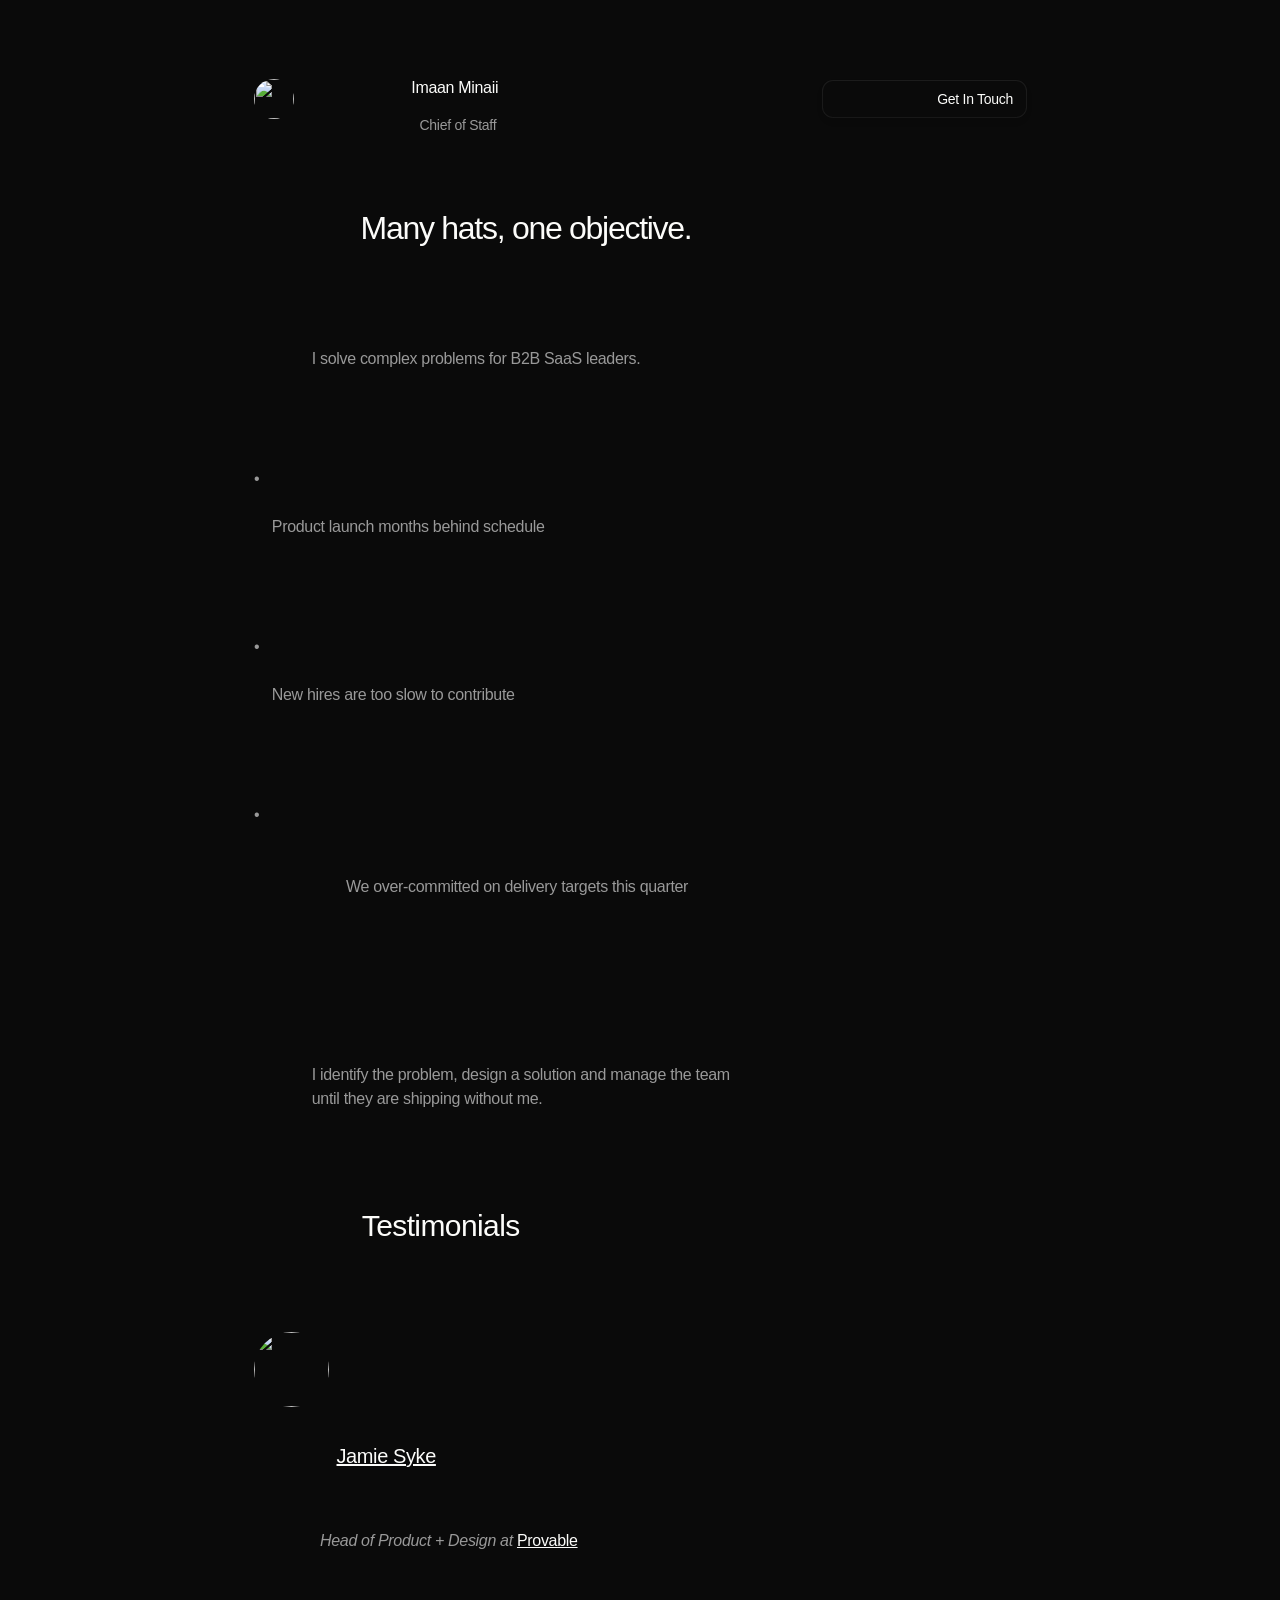
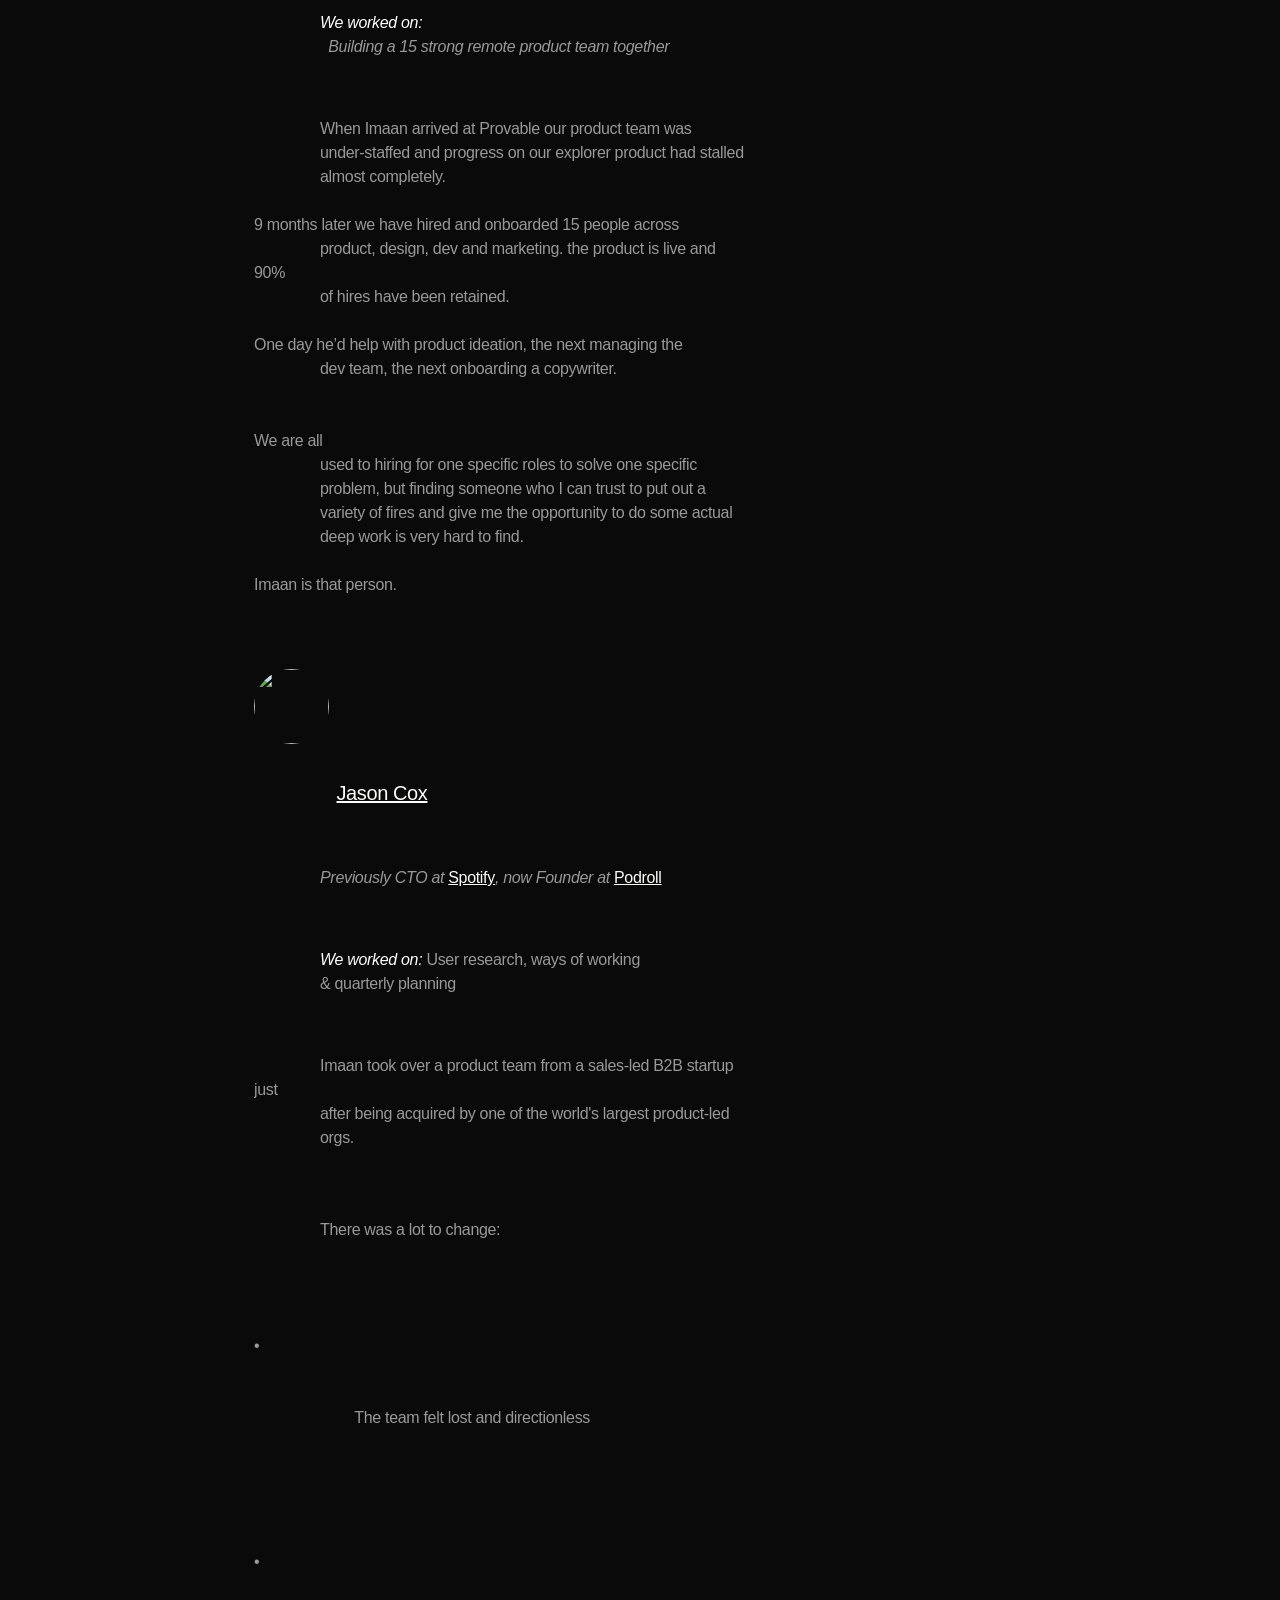
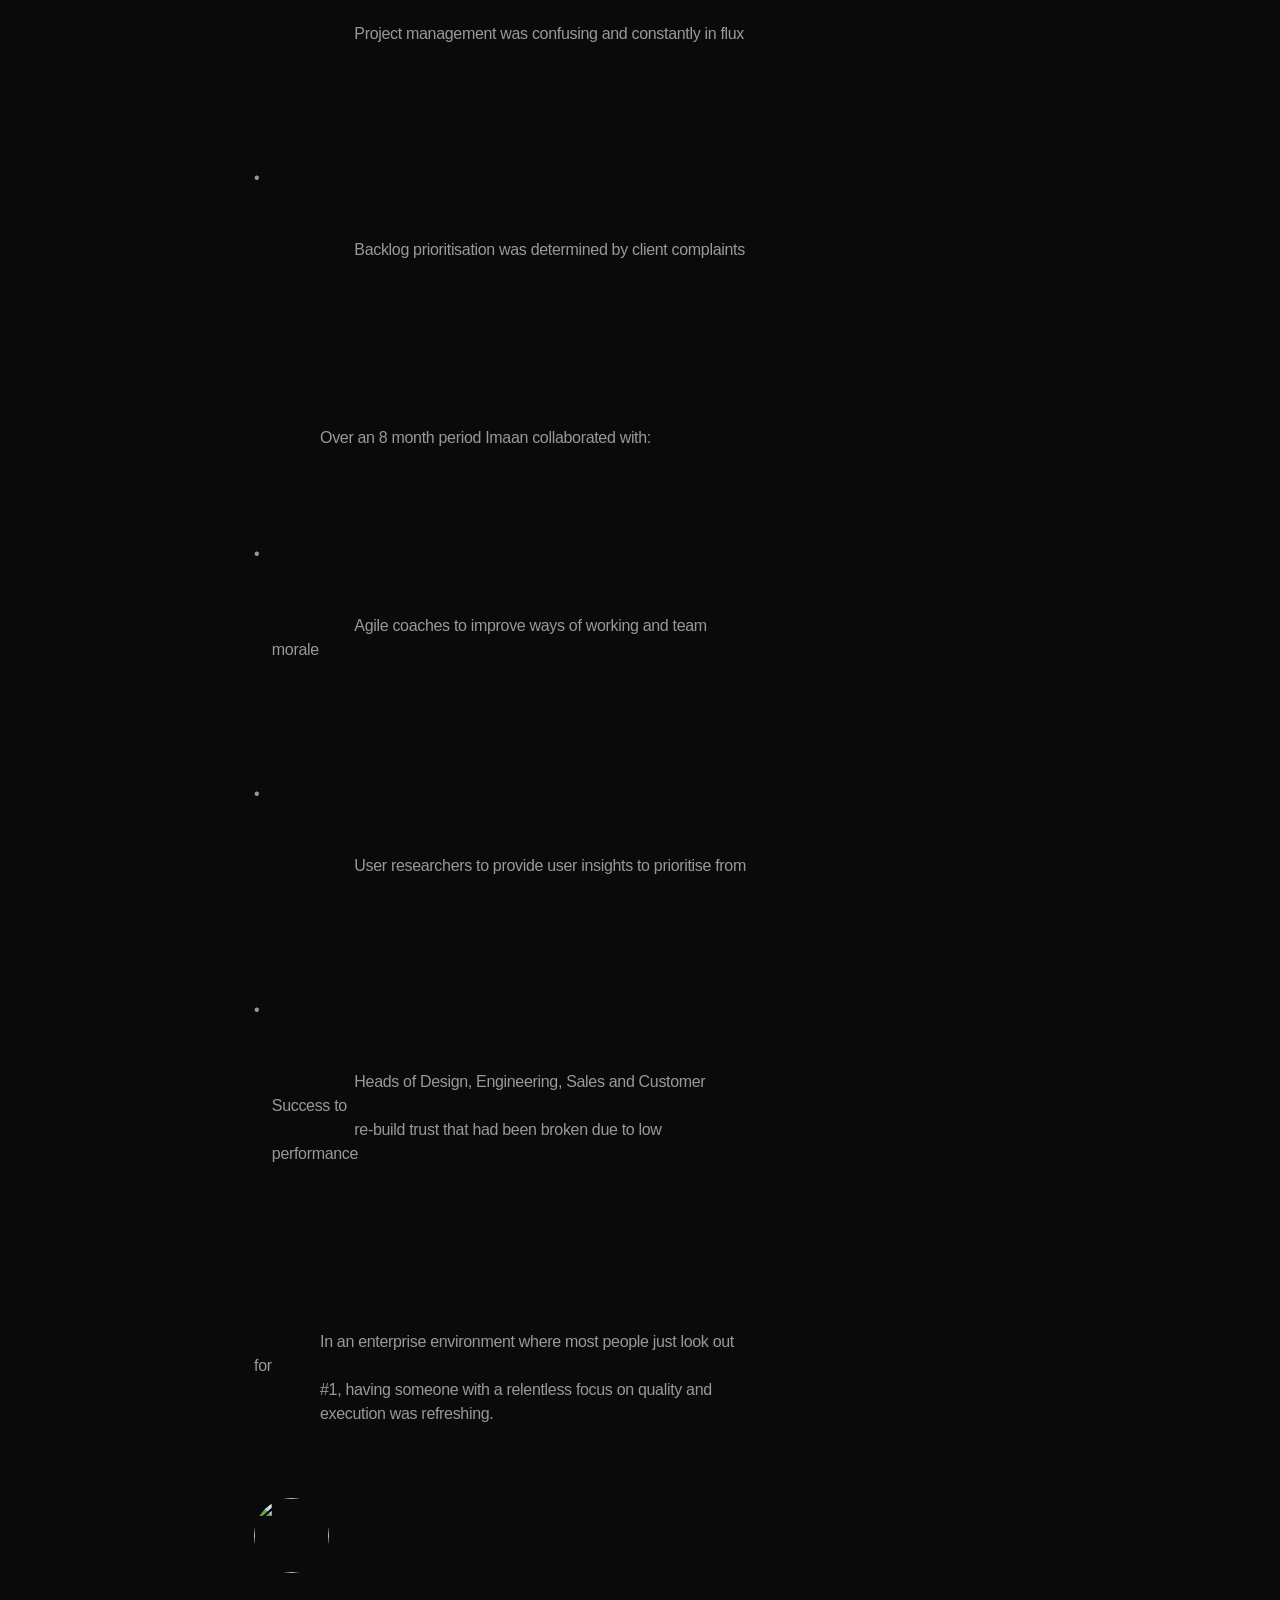
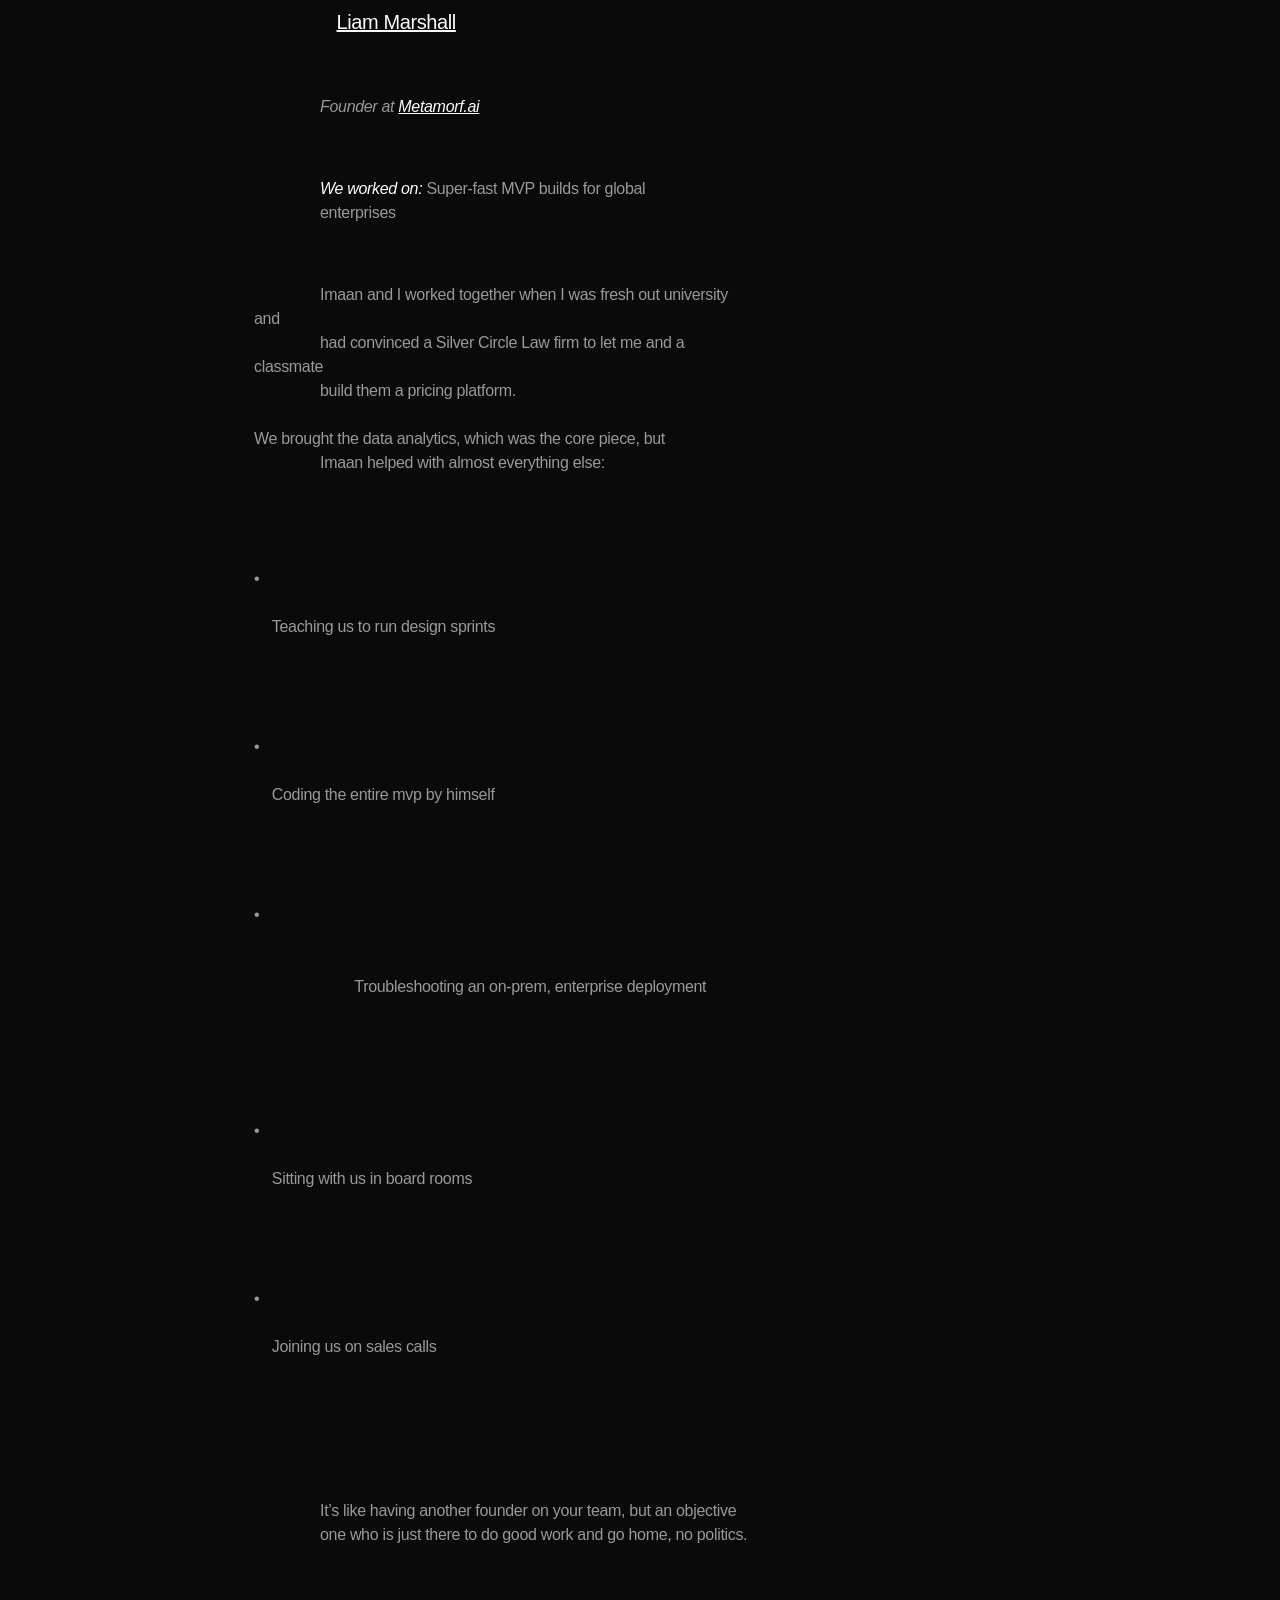
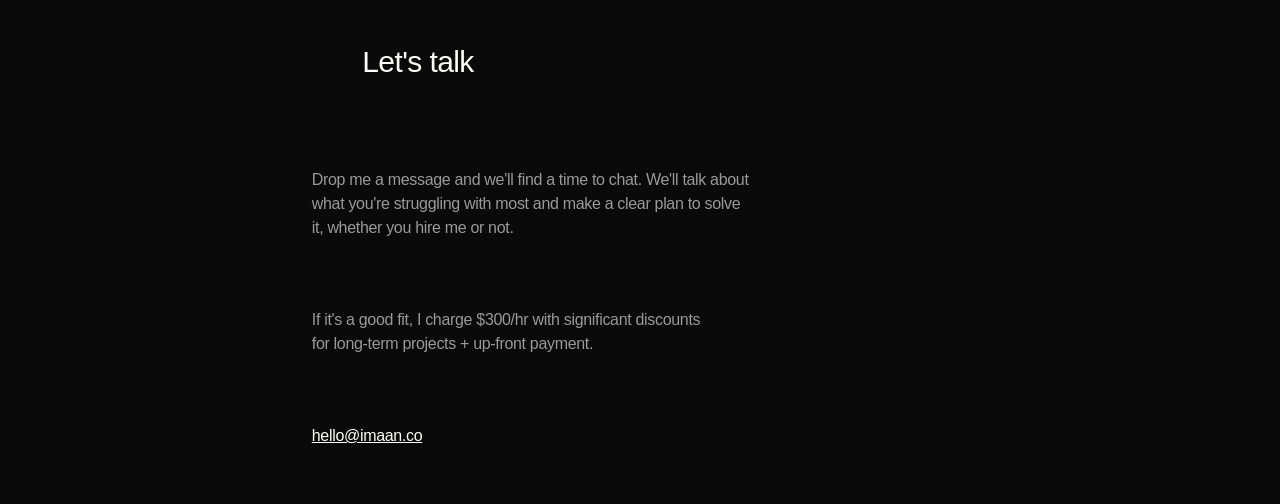
==== commit 9d9e8918: "Update index.html" ====
--- a/index.html
+++ b/index.html
@@ -5472,14 +5472,6 @@
               I identify the problem, design a solution and manage the team
               until they are shipping without me.
             </p>
-            <p
-              class="framer-text framer-styles-preset-1189foi"
-              data-styles-preset="ITJ4FwdSK"
-              dir="auto"
-            >
-              And once we have a win under our belt, we'll start looking to the
-              future.
-            </p>
           </div>
         </div>
         <div class="framer-jremt5" data-framer-name="testimonials">
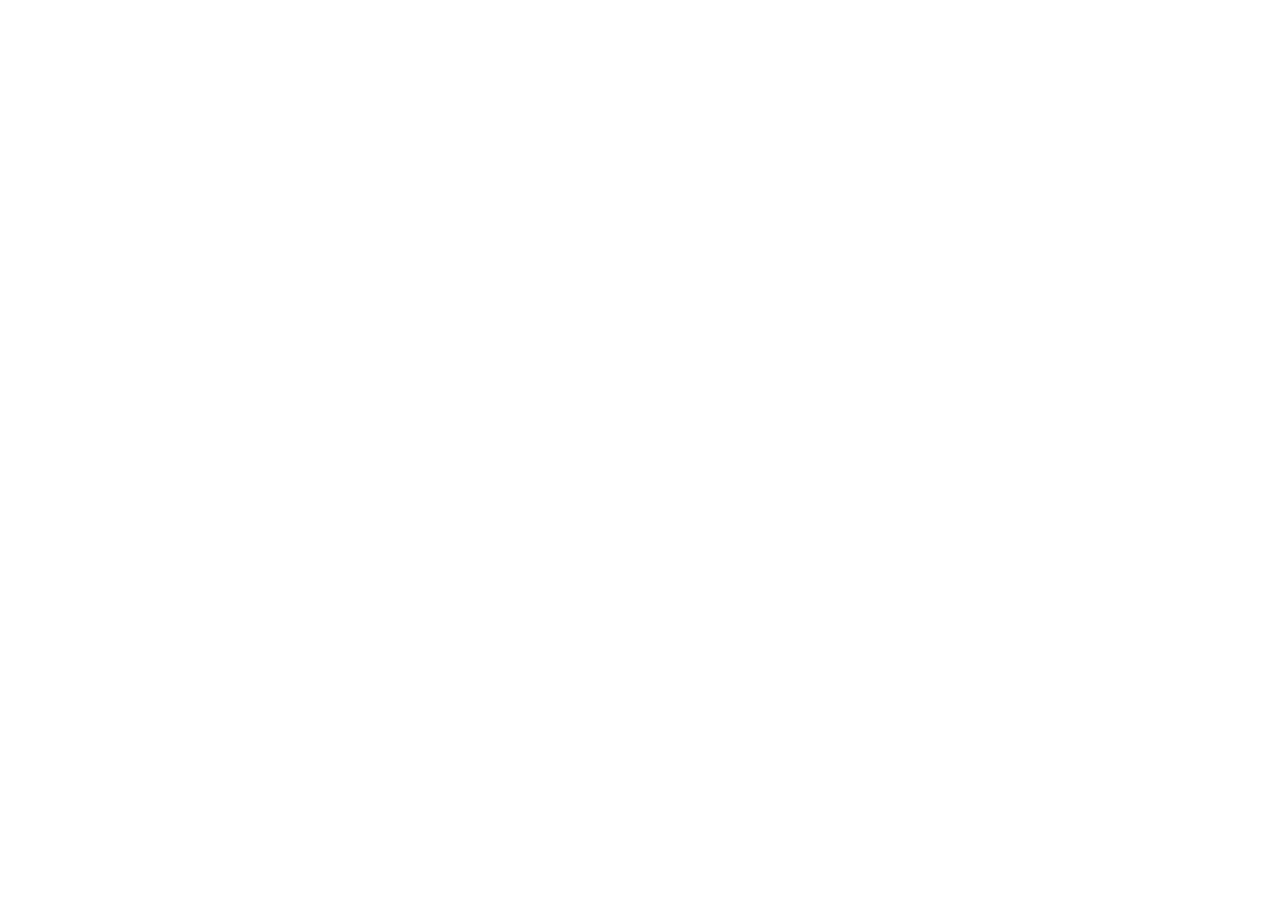
==== commit 8e09d8cb: "Update index.html" ====
--- a/index.html
+++ b/index.html
@@ -1,10 +1,5407 @@
 <!doctype html>
 <!-- Made in Framer · framer.com ✨ -->
-<!-- Published Mar 9, 2026, 8:44 PM UTC -->
+<!-- Published Mar 10, 2026, 8:54 AM UTC -->
 <html lang="en" data-redirect-timezone="1">
   <head>
     <meta charset="utf-8" />
-
+    <script type="importmap" data-framer-importmap>
+      {
+        "imports": {
+          "@emotion/hash": "https://ga.jspm.io/npm:@emotion/hash@0.9.0/dist/emotion-hash.esm.js",
+          "@motionone/dom": "https://ga.jspm.io/npm:@motionone/dom@10.12.0/dist/index.es.js",
+          "@motionone/easing": "https://ga.jspm.io/npm:@motionone/easing@10.13.1/dist/index.es.js",
+          "@motionone/utils": "https://ga.jspm.io/npm:@motionone/utils@10.12.0/dist/index.es.js",
+          "@react-three/drei": "https://ga.jspm.io/npm:@react-three/drei@8.3.1/index.js",
+          "@react-three/fiber": "https://ga.jspm.io/npm:@react-three/fiber@7.0.24/dist/react-three-fiber.esm.js",
+          "airtable": "https://ga.jspm.io/npm:airtable@0.11.1/lib/airtable.js",
+          "canvas-confetti": "https://ga.jspm.io/npm:canvas-confetti@1.4.0/src/confetti.js",
+          "color-diff": "https://ga.jspm.io/npm:color-diff@1.2.0/lib/index.js",
+          "color-hash": "https://ga.jspm.io/npm:color-hash@2.0.1/dist/color-hash.js",
+          "framer-motion-3d": "https://ga.jspm.io/npm:framer-motion-3d@6.0.0-beta.8/dist/es/index.mjs",
+          "framesync": "https://ga.jspm.io/npm:framesync@6.1.2/dist/es/index.mjs",
+          "motion": "https://ga.jspm.io/npm:motion@10.12.0/dist/main.es.js",
+          "popmotion": "https://ga.jspm.io/npm:popmotion@11.0.3/dist/es/index.mjs",
+          "react-confetti": "https://ga.jspm.io/npm:react-confetti@6.0.1/dist/react-confetti.min.js",
+          "shopify-buy": "https://ga.jspm.io/npm:shopify-buy@2.14.0/index.js",
+          "style-value-types": "https://ga.jspm.io/npm:style-value-types@5.1.0/dist/es/index.mjs",
+          "three": "https://ga.jspm.io/npm:three@0.136.0/build/three.module.js",
+          "tinycolor2": "https://ga.jspm.io/npm:tinycolor2@1.4.2/tinycolor.js",
+          "valtio": "https://ga.jspm.io/npm:valtio@1.2.9/esm/index.js",
+          "zustand": "https://ga.jspm.io/npm:zustand@3.7.1/esm/index.js",
+          "zustand/middleware": "https://ga.jspm.io/npm:zustand@3.7.1/esm/middleware.js",
+          "@vimeo/player": "https://ga.jspm.io/npm:@vimeo/player@2.16.4/dist/player.es.js",
+          "lodash-es/omit": "https://ga.jspm.io/npm:lodash-es@4.17.21/omit.js",
+          "zustand/shallow": "https://ga.jspm.io/npm:zustand@3.7.0/esm/shallow.js",
+          "flubber": "https://ga.jspm.io/npm:flubber@0.4.2/build/flubber.min.js",
+          "figma-squircle": "https://ga.jspm.io/npm:figma-squircle@0.3.0/dist/module.js",
+          "@dotlottie/player-component": "https://ga.jspm.io/npm:@dotlottie/player-component@1.3.2/dist/dotlottie-player.esm.js",
+          "@signal-noise/react-shader-canvas": "https://ga.jspm.io/npm:@signal-noise/react-shader-canvas@0.0.3/dist/index.js",
+          "arc-text": "https://ga.jspm.io/npm:arc-text@1.0.1/dist/arc-text.umd.js",
+          "canvas-noise": "https://ga.jspm.io/npm:canvas-noise@1.0.0/canvas-noise.js",
+          "convert-svg-react": "https://ga.jspm.io/npm:convert-svg-react@1.0.0/lib/converter/index.js",
+          "easing-coordinates": "https://ga.jspm.io/npm:easing-coordinates@2.0.2/dist/cjs/index.js",
+          "highlight.js": "https://ga.jspm.io/npm:highlight.js@11.6.0/es/index.js",
+          "highlight.js/lib/common": "https://ga.jspm.io/npm:highlight.js@11.6.0/es/common.js",
+          "highlight.js/lib/languages/javascript": "https://ga.jspm.io/npm:highlight.js@11.5.0/es/languages/javascript.js",
+          "himalaya": "https://ga.jspm.io/npm:himalaya@1.1.0/lib/index.js",
+          "hsluv": "https://ga.jspm.io/npm:hsluv@1.0.0/dist/esm/hsluv.js",
+          "html-react-parser": "https://ga.jspm.io/npm:html-react-parser@3.0.0/index.mjs",
+          "html-to-react": "https://ga.jspm.io/npm:html-to-react@1.5.0/index.js",
+          "htmlparser2": "https://ga.jspm.io/npm:htmlparser2@8.0.1/lib/esm/index.js",
+          "jsdom": "https://ga.jspm.io/npm:jsdom@20.0.0/lib/api.js",
+          "lodash/range": "https://ga.jspm.io/npm:lodash@4.17.21/range.js",
+          "lowlight": "https://ga.jspm.io/npm:lowlight@2.6.1/index.js",
+          "prismjs": "https://ga.jspm.io/npm:prismjs@1.29.0/prism.js",
+          "prismjs/components/prism-jsx": "https://ga.jspm.io/npm:prismjs@1.29.0/components/prism-jsx.js",
+          "prismjs/components/prism-tsx": "https://ga.jspm.io/npm:prismjs@1.29.0/components/prism-tsx.js",
+          "react-confetti-explosion": "https://ga.jspm.io/npm:react-confetti-explosion@1.5.1/lib/index.js",
+          "react-helmet": "https://ga.jspm.io/npm:react-helmet@6.1.0/lib/Helmet.js",
+          "react-html-parser": "https://ga.jspm.io/npm:react-html-parser@2.0.2/lib/index.js",
+          "react-htmlparser2": "https://ga.jspm.io/npm:react-htmlparser2@0.1.0/htmlparser2-react.js",
+          "react-lowlight": "https://ga.jspm.io/npm:react-lowlight@3.0.0/src/Lowlight.js",
+          "react-lowlight/common": "https://ga.jspm.io/npm:react-lowlight@3.0.0/src/common.js",
+          "react-noisy-canvas": "https://ga.jspm.io/npm:react-noisy-canvas@1.0.4/build/NoisyCanvas.js",
+          "react-svg": "https://ga.jspm.io/npm:react-svg@15.1.9/dist/react-svg.esm.js",
+          "react-syntax-highlighter/dist/esm/languages/hljs/javascript": "https://ga.jspm.io/npm:react-syntax-highlighter@15.5.0/dist/esm/languages/hljs/javascript.js",
+          "react-syntax-highlighter/dist/esm/styles/hljs/docco": "https://ga.jspm.io/npm:react-syntax-highlighter@15.5.0/dist/esm/styles/hljs/docco.js",
+          "react-tsparticles": "https://ga.jspm.io/npm:react-tsparticles@2.2.4/esm/index.js",
+          "shadertoy-react": "https://ga.jspm.io/npm:shadertoy-react@1.1.2/lib/shadertoy-react.min.js",
+          "tsparticles": "https://ga.jspm.io/npm:tsparticles@2.2.4/esm/index.js",
+          "@cyriacbr/react-split-text": "https://ga.jspm.io/npm:@cyriacbr/react-split-text@1.0.0/dist/index.js",
+          "next/router": "https://ga.jspm.io/npm:next@13.5.1/router.js",
+          "ninja-keys": "https://ga.jspm.io/npm:ninja-keys@1.2.2/dist/ninja-keys.js",
+          "react-router-dom": "https://ga.jspm.io/npm:react-router-dom@6.10.0/dist/index.js",
+          "react-spring": "https://ga.jspm.io/npm:react-spring@9.6.1/dist/react-spring.esm.js",
+          "@codesandbox/sandpack-react": "https://ga.jspm.io/npm:@codesandbox/sandpack-react@1.3.1/dist/esm/index.js",
+          "browser-jsonp": "https://ga.jspm.io/npm:browser-jsonp@1.1.5/lib/jsonp.js",
+          "fetch-jsonp": "https://ga.jspm.io/npm:fetch-jsonp@1.2.1/build/fetch-jsonp.js",
+          "firebase/app": "https://ga.jspm.io/npm:firebase@9.12.1/app/dist/index.esm.js",
+          "firebase/auth": "https://ga.jspm.io/npm:firebase@9.12.1/auth/dist/index.esm.js",
+          "firebase/firestore": "https://ga.jspm.io/npm:firebase@9.12.1/firestore/dist/index.esm.js",
+          "jsonp": "https://ga.jspm.io/npm:jsonp@0.2.1/index.js",
+          "react-hook-form": "https://ga.jspm.io/npm:react-hook-form@7.39.5/dist/index.esm.mjs",
+          "react-parallax-tilt": "https://ga.jspm.io/npm:react-parallax-tilt@1.7.92/dist/index.esm.js",
+          "react-tooltip": "https://ga.jspm.io/npm:react-tooltip@4.4.3/dist/index.es.js",
+          "@faker-js/faker": "https://ga.jspm.io/npm:@faker-js/faker@7.6.0/dist/esm/index.mjs",
+          "@popmotion/popcorn": "https://ga.jspm.io/npm:@popmotion/popcorn@0.4.4/lib/index.js",
+          "@rainbow-me/rainbowkit": "https://ga.jspm.io/npm:@rainbow-me/rainbowkit@0.4.5/dist/index.js",
+          "@rainbow-me/rainbowkit/styles.css": "https://ga.jspm.io/npm:@rainbow-me/rainbowkit@0.4.5/dist/index.css",
+          "@react-spring/three": "https://ga.jspm.io/npm:@react-spring/three@9.6.1/dist/react-spring-three.esm.js",
+          "@uniswap/widgets/fonts.css": "https://ga.jspm.io/npm:@uniswap/widgets@2.0.0/dist/fonts.css",
+          "@vanilla-extract/css": "https://ga.jspm.io/npm:@vanilla-extract/css@1.9.2/dist/vanilla-extract-css.browser.esm.js",
+          "array-move": "https://ga.jspm.io/npm:array-move@4.0.0/index.js",
+          "chart.js": "https://ga.jspm.io/npm:chart.js@4.0.1/dist/chart.js",
+          "chart.js/auto": "https://ga.jspm.io/npm:chart.js@4.0.1/auto/auto.js",
+          "cmdk": "https://ga.jspm.io/npm:cmdk@0.1.21/dist/index.mjs",
+          "cobe": "https://ga.jspm.io/npm:cobe@0.6.0/dist/index.esm.js",
+          "gsap": "https://ga.jspm.io/npm:gsap@3.11.3/index.js",
+          "matter-js": "https://ga.jspm.io/npm:matter-js@0.18.0/build/matter.js",
+          "react-chartjs-2": "https://ga.jspm.io/npm:react-chartjs-2@5.0.1/dist/index.js",
+          "react-sortable-hoc": "https://ga.jspm.io/npm:react-sortable-hoc@2.0.0/dist/react-sortable-hoc.js",
+          "react-three-fiber": "https://ga.jspm.io/npm:react-three-fiber@6.0.13/dist/react-three-fiber.cjs.js",
+          "react-use-measure": "https://ga.jspm.io/npm:react-use-measure@2.1.1/dist/web.js",
+          "styled-components": "https://ga.jspm.io/npm:styled-components@5.3.6/dist/styled-components.browser.esm.js",
+          "wagmi": "https://ga.jspm.io/npm:wagmi@0.6.0/dist/wagmi.esm.js",
+          "wagmi/providers/alchemy": "https://ga.jspm.io/npm:wagmi@0.6.0/providers/alchemy/dist/wagmi-providers-alchemy.esm.js",
+          "wagmi/providers/public": "https://ga.jspm.io/npm:wagmi@0.6.0/providers/public/dist/wagmi-providers-public.esm.js",
+          "@calcom/embed-react": "https://ga.jspm.io/npm:@calcom/embed-react@1.0.10/dist/Cal.es.js",
+          "@emotion/css": "https://ga.jspm.io/npm:@emotion/css@11.9.0/dist/emotion-css.esm.js",
+          "@fortawesome/free-regular-svg-icons": "https://ga.jspm.io/npm:@fortawesome/free-regular-svg-icons@6.0.0/index.es.js",
+          "@fortawesome/free-solid-svg-icons": "https://ga.jspm.io/npm:@fortawesome/free-solid-svg-icons@6.4.0/index.mjs",
+          "@fortawesome/react-fontawesome": "https://ga.jspm.io/npm:@fortawesome/react-fontawesome@0.2.0/index.es.js",
+          "@mediapipe/camera_utils": "https://ga.jspm.io/npm:@mediapipe/camera_utils@0.3.1640029074/camera_utils.js",
+          "@mediapipe/hands": "https://ga.jspm.io/npm:@mediapipe/hands@0.4.1646424915/hands.js",
+          "@mui/material": "https://ga.jspm.io/npm:@mui/material@5.3.1/index.js",
+          "@mui/material/Slider": "https://ga.jspm.io/npm:@mui/material@5.13.0/Slider/index.js",
+          "@radix-ui/colors": "https://ga.jspm.io/npm:@radix-ui/colors@0.1.8/index.mjs",
+          "@radix-ui/react-icons": "https://ga.jspm.io/npm:@radix-ui/react-icons@1.1.0/dist/react-icons.esm.js",
+          "@radix-ui/react-popover": "https://ga.jspm.io/npm:@radix-ui/react-popover@1.0.3/dist/index.module.js",
+          "@radix-ui/react-slider": "https://ga.jspm.io/npm:@radix-ui/react-slider@0.1.4/dist/index.module.js",
+          "@react-hook/mouse-position": "https://ga.jspm.io/npm:@react-hook/mouse-position@4.1.3/dist/module/index.js",
+          "@shadergradient/store": "https://ga.jspm.io/npm:@shadergradient/store@0.0.0/dist/index.js",
+          "@stitches/react": "https://ga.jspm.io/npm:@stitches/react@1.2.8/dist/index.mjs",
+          "@supabase/supabase-js": "https://ga.jspm.io/npm:@supabase/supabase-js@2.25.0/dist/module/index.js",
+          "@tensorflow-models/hand-pose-detection": "https://ga.jspm.io/npm:@tensorflow-models/hand-pose-detection@2.0.0/dist/hand-pose-detection.esm.js",
+          "@tensorflow-models/handpose": "https://ga.jspm.io/npm:@tensorflow-models/handpose@0.0.7/dist/index.js",
+          "@tensorflow/tfjs": "https://ga.jspm.io/npm:@tensorflow/tfjs@3.18.0/dist/index.js",
+          "@tensorflow/tfjs-backend-wasm": "https://ga.jspm.io/npm:@tensorflow/tfjs-backend-wasm@3.18.0/dist/index.js",
+          "@tensorflow/tfjs-backend-webgl": "https://ga.jspm.io/npm:@tensorflow/tfjs-backend-webgl@3.18.0/dist/index.js",
+          "@tensorflow/tfjs-core": "https://ga.jspm.io/npm:@tensorflow/tfjs-core@3.18.0/dist/index.js",
+          "@tinymce/tinymce-react": "https://ga.jspm.io/npm:@tinymce/tinymce-react@3.13.0/lib/es2015/main/ts/index.js",
+          "@tldraw/tldraw": "https://ga.jspm.io/npm:@tldraw/tldraw@1.9.1/dist/index.mjs",
+          "bootstrap/dist/css/bootstrap.min.css": "https://ga.jspm.io/npm:bootstrap@5.1.3/dist/css/bootstrap.min.css",
+          "canvas-sketch": "https://ga.jspm.io/npm:canvas-sketch@0.7.6/dist/canvas-sketch.umd.js",
+          "canvas-sketch-util/math": "https://ga.jspm.io/npm:canvas-sketch-util@1.10.0/math.js",
+          "canvas-sketch-util/random": "https://ga.jspm.io/npm:canvas-sketch-util@1.10.0/random.js",
+          "chartjs-plugin-colorschemes": "https://ga.jspm.io/npm:chartjs-plugin-colorschemes@0.4.0/dist/chartjs-plugin-colorschemes.js",
+          "chroma-js": "https://ga.jspm.io/npm:chroma-js@2.4.2/chroma.js",
+          "color-thief": "https://ga.jspm.io/npm:color-thief@2.2.5/js/color-thief.js",
+          "color-thief-react": "https://ga.jspm.io/npm:color-thief-react@2.1.0/lib/index.js",
+          "copy-to-clipboard": "https://ga.jspm.io/npm:copy-to-clipboard@3.3.3/index.js",
+          "date-fns-tz": "https://ga.jspm.io/npm:date-fns-tz@2.0.0/esm/index.js",
+          "firebase/database": "https://ga.jspm.io/npm:firebase@9.12.1/database/dist/index.esm.js",
+          "instagram-followers": "https://ga.jspm.io/npm:instagram-followers@1.0.0/index.js",
+          "js-cookie": "https://ga.jspm.io/npm:js-cookie@3.0.1/dist/js.cookie.mjs",
+          "jsonp-promise": "https://ga.jspm.io/npm:jsonp-promise@0.1.2/index.js",
+          "lodash-move": "https://ga.jspm.io/npm:lodash-move@1.1.1/lib/index.js",
+          "mapbox-gl": "https://ga.jspm.io/npm:mapbox-gl@2.13.0/dist/mapbox-gl.js",
+          "node-vibrant": "https://ga.jspm.io/npm:node-vibrant@3.2.1-alpha.1/lib/bundle-worker.js",
+          "phosphor-react": "https://ga.jspm.io/npm:phosphor-react@1.4.1/dist/index.esm.js",
+          "query-string": "https://ga.jspm.io/npm:query-string@8.1.0/index.js",
+          "react-bootstrap": "https://ga.jspm.io/npm:react-bootstrap@2.1.2/esm/index.js",
+          "react-bootstrap/Button": "https://ga.jspm.io/npm:react-bootstrap@2.1.2/esm/Button.js",
+          "react-bootstrap/Dropdown": "https://ga.jspm.io/npm:react-bootstrap@2.1.2/esm/Dropdown.js",
+          "react-bootstrap/DropdownButton": "https://ga.jspm.io/npm:react-bootstrap@2.1.2/esm/DropdownButton.js",
+          "react-bootstrap/Form": "https://ga.jspm.io/npm:react-bootstrap@2.1.2/esm/Form.js",
+          "react-bootstrap/FormControl": "https://ga.jspm.io/npm:react-bootstrap@2.1.2/esm/FormControl.js",
+          "react-bootstrap/InputGroup": "https://ga.jspm.io/npm:react-bootstrap@2.1.2/esm/InputGroup.js",
+          "react-canvas-draw": "https://ga.jspm.io/npm:react-canvas-draw@1.2.1/es/index.js",
+          "react-color": "https://ga.jspm.io/npm:react-color@2.19.3/lib/index.js",
+          "react-date-picker": "https://ga.jspm.io/npm:react-date-picker@8.4.0/dist/entry.js",
+          "react-datepicker": "https://ga.jspm.io/npm:react-datepicker@4.6.0/dist/react-datepicker.min.js",
+          "react-datepicker/dist/react-datepicker-cssmodules.css": "https://ga.jspm.io/npm:react-datepicker@4.6.0/dist/react-datepicker-cssmodules.css",
+          "react-datepicker/dist/react-datepicker.css": "https://ga.jspm.io/npm:react-datepicker@4.6.0/dist/react-datepicker.css",
+          "react-digital-clock": "https://ga.jspm.io/npm:react-digital-clock@0.1.2/lib/index.js",
+          "react-fetch-hook": "https://ga.jspm.io/npm:react-fetch-hook@1.9.5/index.js",
+          "react-intersection-observer": "https://ga.jspm.io/npm:react-intersection-observer@9.4.3/react-intersection-observer.modern.mjs",
+          "react-live-preview": "https://ga.jspm.io/npm:react-live-preview@0.0.8-alpha/dist/src/root.js",
+          "react-p5-wrapper": "https://ga.jspm.io/npm:react-p5-wrapper@4.1.2/dist/react-p5-wrapper/index.browser.js",
+          "react-router": "https://ga.jspm.io/npm:react-router@6.10.0/dist/index.js",
+          "react-speech-kit": "https://ga.jspm.io/npm:react-speech-kit@3.0.1/dist/index.js",
+          "react-uuid": "https://ga.jspm.io/npm:react-uuid@1.0.2/uuid.js",
+          "react-webcam": "https://ga.jspm.io/npm:react-webcam@7.0.1/dist/react-webcam.js",
+          "shuffle-letters": "https://ga.jspm.io/npm:shuffle-letters@1.0.2/dist/shuffle-letters.esm.min.js",
+          "to-querystring": "https://ga.jspm.io/npm:to-querystring@1.1.1/lib/to-querystring.min.js",
+          "tone": "https://ga.jspm.io/npm:tone@14.7.77/build/Tone.js",
+          "typewriter-effect": "https://ga.jspm.io/npm:typewriter-effect@2.19.0/dist/react.js",
+          "unsplash-js": "https://ga.jspm.io/npm:unsplash-js@7.0.15/dist/unsplash-js.esm.js",
+          "unsplash-react": "https://ga.jspm.io/npm:unsplash-react@0.2.1/dist/index.esm.js",
+          "use-sound": "https://ga.jspm.io/npm:use-sound@4.0.1/dist/use-sound.esm.js",
+          "uuid": "https://ga.jspm.io/npm:uuid@9.0.0/dist/esm-browser/index.js",
+          "whatwg-fetch": "https://ga.jspm.io/npm:whatwg-fetch@3.6.2/dist/fetch.umd.js",
+          "objects-to-csv": "https://ga.jspm.io/npm:objects-to-csv@1.3.6/index.js",
+          "usehooks-ts": "https://ga.jspm.io/npm:usehooks-ts@2.9.1/dist/esm/index.js",
+          "aframe": "https://ga.jspm.io/npm:aframe@1.3.0/dist/aframe-master.js",
+          "aframe-mountain-component": "https://ga.jspm.io/npm:aframe-mountain-component@0.3.3/index.js",
+          "aframe-particle-system-component": "https://ga.jspm.io/npm:aframe-particle-system-component@1.1.3/index.js",
+          "aframe-react": "https://ga.jspm.io/npm:aframe-react@4.4.0/dist/index.js",
+          "openweather-api-node": "https://ga.jspm.io/npm:openweather-api-node@1.4.1/src/index.js",
+          "openweather-apis": "https://ga.jspm.io/npm:openweather-apis@4.4.2/index.js",
+          "react-html-id": "https://ga.jspm.io/npm:react-html-id@0.1.5/index.js",
+          "react-icons/fi": "https://ga.jspm.io/npm:react-icons@4.7.1/fi/index.esm.js",
+          "three-stdlib": "https://ga.jspm.io/npm:three-stdlib@2.17.0/index.js",
+          "email-validator": "https://ga.jspm.io/npm:email-validator@2.0.4/index.js",
+          "kbar": "https://ga.jspm.io/npm:kbar@0.1.0-beta.40/lib/index.js",
+          "next-themes": "https://ga.jspm.io/npm:next-themes@0.2.1/dist/index.module.js",
+          "reakit/Popover": "https://ga.jspm.io/npm:reakit@1.3.11/es/Popover/index.js",
+          "lodash": "https://ga.jspm.io/npm:lodash@4.17.21/lodash.js",
+          "react-grid-layout": "https://ga.jspm.io/npm:react-grid-layout@1.3.4/index.js",
+          "use-resize-observer": "https://ga.jspm.io/npm:use-resize-observer@9.1.0/dist/bundle.esm.js",
+          "@radix-ui/react-dialog": "https://ga.jspm.io/npm:@radix-ui/react-dialog@1.0.2/dist/index.module.js",
+          "boring-avatars": "https://ga.jspm.io/npm:boring-avatars@1.7.0/build/index.js",
+          "connectkit": "https://ga.jspm.io/npm:connectkit@1.1.0/build/index.es.js",
+          "countries-and-timezones": "https://ga.jspm.io/npm:countries-and-timezones@3.4.1/esm/index.js",
+          "ethers": "https://ga.jspm.io/npm:ethers@6.0.8/lib.esm/index.js",
+          "fetch-dedupe": "https://ga.jspm.io/npm:fetch-dedupe@3.0.0/lib/index.js",
+          "lodash.debounce": "https://ga.jspm.io/npm:lodash.debounce@4.0.8/index.js",
+          "lodash.defer": "https://ga.jspm.io/npm:lodash.defer@4.1.0/index.js",
+          "qrcode.react": "https://ga.jspm.io/npm:qrcode.react@3.1.0/lib/esm/index.js",
+          "react-copy-to-clipboard": "https://ga.jspm.io/npm:react-copy-to-clipboard@5.1.0/lib/index.js",
+          "react-markdown": "https://ga.jspm.io/npm:react-markdown@8.0.4/index.js",
+          "react-qr-code": "https://ga.jspm.io/npm:react-qr-code@2.0.8/lib/index.js",
+          "react-syntax-highlighter/dist/esm/styles/hljs": "https://ga.jspm.io/npm:react-syntax-highlighter@15.5.0/dist/esm/styles/hljs/index.js",
+          "react-tilt": "https://ga.jspm.io/npm:react-tilt@0.1.4/dist/tilt.js",
+          "react-timezone-select": "https://ga.jspm.io/npm:react-timezone-select@1.4.0/dist/esm/index.js",
+          "scroller-motion": "https://ga.jspm.io/npm:scroller-motion@1.2.3/dist/index.modern.mjs",
+          "wagmi/chains": "https://ga.jspm.io/npm:wagmi@0.6.0/chains/dist/wagmi-chains.esm.js",
+          "@researchgate/react-intersection-observer": "https://ga.jspm.io/npm:@researchgate/react-intersection-observer@1.3.5/lib/js/index.js",
+          "animated-number-react": "https://ga.jspm.io/npm:animated-number-react@0.1.2/build/index.js",
+          "axios": "https://ga.jspm.io/npm:axios@0.21.4/index.js",
+          "react-animated-counter": "https://ga.jspm.io/npm:react-animated-counter@1.2.4/dist/index.js",
+          "react-animated-number": "https://ga.jspm.io/npm:react-animated-number@0.4.4/build/index.js",
+          "react-circle": "https://ga.jspm.io/npm:react-circle@1.1.1/dist/index.js",
+          "react-circle-progress-bar": "https://ga.jspm.io/npm:react-circle-progress-bar@0.1.4/dist/progress.js",
+          "react-circular-progressbar": "https://ga.jspm.io/npm:react-circular-progressbar@2.1.0/dist/index.esm.js",
+          "react-countup": "https://ga.jspm.io/npm:react-countup@6.4.2/build/index.js",
+          "react-customizable-progressbar": "https://ga.jspm.io/npm:react-customizable-progressbar@1.2.0/dist/ReactCustomizableProgressbar.js",
+          "react-hook-inview": "https://ga.jspm.io/npm:react-hook-inview@4.5.0/dist/esm/index.js",
+          "react-progress-label": "https://ga.jspm.io/npm:react-progress-label@3.1.7/dist/index.esm.js",
+          "react-sweet-progress": "https://ga.jspm.io/npm:react-sweet-progress@1.1.2/lib/index.js",
+          "sonner": "https://ga.jspm.io/npm:sonner@0.3.5/dist/index.mjs",
+          "use-count-up": "https://ga.jspm.io/npm:use-count-up@3.0.1/lib/index.module.js",
+          "react-canvas-confetti": "https://ga.jspm.io/npm:react-canvas-confetti@1.4.0/dist/index.js",
+          "react-particles": "https://ga.jspm.io/npm:react-particles@2.10.1/esm/index.js",
+          "react-use/lib/useWindowSize": "https://ga.jspm.io/npm:react-use@17.4.0/lib/useWindowSize.js",
+          "swiper": "https://ga.jspm.io/npm:swiper@9.0.5/swiper.esm.js",
+          "swiper/css": "https://ga.jspm.io/npm:swiper@9.0.5/swiper.min.css",
+          "swiper/css/effect-fade": "https://ga.jspm.io/npm:swiper@9.0.5/modules/effect-fade/effect-fade.min.css",
+          "swiper/css/navigation": "https://ga.jspm.io/npm:swiper@9.0.5/modules/navigation/navigation.min.css",
+          "swiper/css/pagination": "https://ga.jspm.io/npm:swiper@9.0.5/modules/pagination/pagination.min.css",
+          "swiper/css/scrollbar": "https://ga.jspm.io/npm:swiper@9.0.5/modules/scrollbar/scrollbar.min.css",
+          "swiper/react": "https://ga.jspm.io/npm:swiper@9.0.5/react/swiper-react.js",
+          "classnames": "https://ga.jspm.io/npm:classnames@2.3.2/index.js",
+          "prop-types": "https://ga.jspm.io/npm:prop-types@15.8.0/index.js",
+          "react-block-image": "https://ga.jspm.io/npm:react-block-image@1.0.0/dist/index.js",
+          "simple-icons": "https://ga.jspm.io/npm:simple-icons@8.15.0/index.mjs",
+          "react-use": "https://ga.jspm.io/npm:react-use@17.4.0/esm/index.js",
+          "date-fns": "https://ga.jspm.io/npm:date-fns@2.28.0/esm/index.js",
+          "@splinetool/r3f-spline": "https://ga.jspm.io/npm:@splinetool/r3f-spline@1.0.2/dist/useSpline.es.js",
+          "react-use/lib/useCookie": "https://ga.jspm.io/npm:react-use@17.4.0/lib/useCookie.js",
+          "react-use/lib/useToggle": "https://ga.jspm.io/npm:react-use@17.4.0/lib/useToggle.js",
+          "os-name": "https://ga.jspm.io/npm:os-name@5.1.0/index.js",
+          "@elgorditosalsero/react-gtm-hook": "https://ga.jspm.io/npm:@elgorditosalsero/react-gtm-hook@2.7.2/dist/react-gtm-hook.esm.js",
+          "rect": "https://ga.jspm.io/npm:rect@1.2.1/index.js",
+          "@clerk/clerk-react": "https://ga.jspm.io/npm:@clerk/clerk-react@4.24.2/dist/esm/index.js",
+          "@fortawesome/fontawesome-svg-core": "https://ga.jspm.io/npm:@fortawesome/fontawesome-svg-core@6.4.2/index.mjs",
+          "@fortawesome/fontawesome-svg-core/styles.css": "https://ga.jspm.io/npm:@fortawesome/fontawesome-svg-core@6.4.2/styles.css",
+          "@fortawesome/free-solid-svg-icons/faHome": "https://ga.jspm.io/npm:@fortawesome/free-solid-svg-icons@6.4.2/faHome.js",
+          "@radix-ui/react-context-menu": "https://ga.jspm.io/npm:@radix-ui/react-context-menu@2.1.4/dist/index.mjs",
+          "@radix-ui/react-switch": "https://ga.jspm.io/npm:@radix-ui/react-switch@1.0.3/dist/index.mjs",
+          "@radix-ui/react-tooltip": "https://ga.jspm.io/npm:@radix-ui/react-tooltip@1.0.6/dist/index.mjs",
+          "@uidotdev/usehooks": "https://ga.jspm.io/npm:@uidotdev/usehooks@2.2.0/index.js",
+          "@veltdev/react": "https://ga.jspm.io/npm:@veltdev/react@1.0.15/esm/index.js",
+          "@zag-js/pin-input": "https://ga.jspm.io/npm:@zag-js/pin-input@0.13.0/dist/index.mjs",
+          "@zag-js/react": "https://ga.jspm.io/npm:@zag-js/react@0.13.0/dist/index.mjs",
+          "@zoom-image/react": "https://ga.jspm.io/npm:@zoom-image/react@0.3.10/dist/index.mjs",
+          "animejs": "https://ga.jspm.io/npm:animejs@3.2.1/lib/anime.js",
+          "countup.js": "https://ga.jspm.io/npm:countup.js@2.8.0/dist/countUp.min.js",
+          "macy": "https://ga.jspm.io/npm:macy@2.5.1/dist/macy.js",
+          "masonry": "https://ga.jspm.io/npm:masonry@0.0.2/index.js",
+          "p5": "https://ga.jspm.io/npm:p5@1.6.0/lib/p5.min.js",
+          "raf": "https://ga.jspm.io/npm:raf@3.4.1/index.js",
+          "react-countdown": "https://ga.jspm.io/npm:react-countdown@2.3.5/dist/index.es.js",
+          "react-fps-stats": "https://ga.jspm.io/npm:react-fps-stats@0.3.1/dist/index.js",
+          "react-hotkeys-hook": "https://ga.jspm.io/npm:react-hotkeys-hook@4.4.1/dist/react-hotkeys-hook.esm.js",
+          "react-leaflet": "https://ga.jspm.io/npm:react-leaflet@4.2.1/lib/index.js",
+          "react-masonry-css": "https://ga.jspm.io/npm:react-masonry-css@1.0.16/dist/react-masonry-css.cjs.js",
+          "react-odometerjs": "https://ga.jspm.io/npm:react-odometerjs@3.1.0/dist/index.js",
+          "react-particle-effect-button": "https://ga.jspm.io/npm:react-particle-effect-button@1.0.1/dist/index.js",
+          "react-resizable-panels": "https://ga.jspm.io/npm:react-resizable-panels@0.0.55/dist/react-resizable-panels.browser.esm.js",
+          "react-responsive-masonry": "https://ga.jspm.io/npm:react-responsive-masonry@2.1.7/es/index.js",
+          "react-timeago": "https://ga.jspm.io/npm:react-timeago@7.2.0/es6/index.js",
+          "react-tweet": "https://ga.jspm.io/npm:react-tweet@3.1.1/dist/index.client.js",
+          "react-type-animation": "https://ga.jspm.io/npm:react-type-animation@3.1.0/dist/esm/index.es.js",
+          "react-wrap-balancer": "https://ga.jspm.io/npm:react-wrap-balancer@1.1.0/dist/index.mjs",
+          "textures": "https://ga.jspm.io/npm:textures@1.2.3/dist/textures.js",
+          "three/examples/jsm/controls/OrbitControls.js": "https://ga.jspm.io/npm:three@0.136.0/examples/jsm/controls/OrbitControls.js",
+          "threejs-toys": "https://ga.jspm.io/npm:threejs-toys@0.0.8/build/threejs-toys.module.js",
+          "use-is-focused": "https://ga.jspm.io/npm:use-is-focused@0.0.1/dist/esm/index.js",
+          "use-scramble": "https://ga.jspm.io/npm:use-scramble@2.2.12/dist/use-scramble.esm.js",
+          "vanta": "https://ga.jspm.io/npm:vanta@0.5.24/src/_base.js",
+          "vcard4": "https://ga.jspm.io/npm:vcard4@3.1.5/lib/esm/index.js",
+          "@emotion/styled": "https://ga.jspm.io/npm:@emotion/styled@11.10.5/dist/emotion-styled.browser.esm.js",
+          "@material-ui/core": "https://ga.jspm.io/npm:@material-ui/core@4.12.4/esm/index.js",
+          "@material-ui/icons": "https://ga.jspm.io/npm:@material-ui/icons@4.11.3/esm/index.js",
+          "@n8tb1t/use-scroll-position": "https://ga.jspm.io/npm:@n8tb1t/use-scroll-position@2.0.3/lib/index.js",
+          "@react-spring/web": "https://ga.jspm.io/npm:@react-spring/web@9.7.2/dist/esm/index.js",
+          "@react-three/cannon": "https://ga.jspm.io/npm:@react-three/cannon@6.5.2/dist/index.js",
+          "@splinetool/runtime": "https://ga.jspm.io/npm:@splinetool/runtime@0.9.202/build/runtime.js",
+          "classnames/bind": "https://ga.jspm.io/npm:classnames@2.3.2/bind.js",
+          "dotenv-safe": "https://ga.jspm.io/npm:dotenv-safe@8.2.0/index.js",
+          "openai": "https://ga.jspm.io/npm:openai@3.1.0/dist/index.js",
+          "qr-scanner": "https://ga.jspm.io/npm:qr-scanner@1.4.2/qr-scanner.min.js",
+          "react-3d-viewer": "https://ga.jspm.io/npm:react-3d-viewer@1.0.12/dist/scripts/react-3d-viewer.js",
+          "react-audio-player": "https://ga.jspm.io/npm:react-audio-player@0.17.0/dist/bundle.js",
+          "react-beautiful-dnd": "https://ga.jspm.io/npm:react-beautiful-dnd@13.1.1/dist/react-beautiful-dnd.esm.js",
+          "react-camera-pro": "https://ga.jspm.io/npm:react-camera-pro@1.2.1/dist/index.esm.js",
+          "react-code-blocks": "https://ga.jspm.io/npm:react-code-blocks@0.0.9-0/dist/react-code-blocks.esm.js",
+          "react-drag-and-drop": "https://ga.jspm.io/npm:react-drag-and-drop@3.0.0/lib/index.js",
+          "react-github-corner": "https://ga.jspm.io/npm:react-github-corner@2.5.0/lib/GithubCorner.js",
+          "react-hook-speech-to-text": "https://ga.jspm.io/npm:react-hook-speech-to-text@0.8.0/dist/index.js",
+          "react-linear-gradient-button": "https://ga.jspm.io/npm:react-linear-gradient-button@1.1.1/lib/index.js",
+          "react-p5": "https://ga.jspm.io/npm:react-p5@1.3.33/build/index.js",
+          "react-qr-reader": "https://ga.jspm.io/npm:react-qr-reader@3.0.0-beta-1/dist/esm/index.js",
+          "react-qrcode-scanner": "https://ga.jspm.io/npm:react-qrcode-scanner@1.0.5/dist/index.es.js",
+          "react-ripples": "https://ga.jspm.io/npm:react-ripples@2.2.1/cjs/index.js",
+          "react-scanned-qr": "https://ga.jspm.io/npm:react-scanned-qr@1.2.4/dist/esm/index.js",
+          "react-scroll-video": "https://ga.jspm.io/npm:react-scroll-video@1.0.6/dist/index.js",
+          "react-speech-recognition": "https://ga.jspm.io/npm:react-speech-recognition@3.10.0/lib/index.js",
+          "react-toast-notifications": "https://ga.jspm.io/npm:react-toast-notifications@2.5.1/dist/index.js",
+          "react-tridi": "https://ga.jspm.io/npm:react-tridi@2.1.1/dist/index.modern.js",
+          "react-typing-effect": "https://ga.jspm.io/npm:react-typing-effect@2.0.5/dist/index.js",
+          "react-use-gesture": "https://ga.jspm.io/npm:react-use-gesture@9.1.3/dist/index.js",
+          "react-use-scroll-position": "https://ga.jspm.io/npm:react-use-scroll-position@2.0.0/index.js",
+          "react-video-scroll": "https://ga.jspm.io/npm:react-video-scroll@1.0.1/build/react-video-scroll.js",
+          "react-water-wave": "https://ga.jspm.io/npm:react-water-wave@2.0.1/lib/index.js",
+          "speech-synthesizer-react": "https://ga.jspm.io/npm:speech-synthesizer-react@1.2.0/build/index.js",
+          "tiny-viewer": "https://ga.jspm.io/npm:tiny-viewer@2.0.0/dist/index.js",
+          "tsparticles-confetti": "https://ga.jspm.io/npm:tsparticles-confetti@2.9.3/esm/index.js",
+          "victory": "https://ga.jspm.io/npm:victory@36.6.8/es/index.js",
+          "@rive-app/react-canvas": "https://ga.jspm.io/npm:@rive-app/react-canvas@3.0.55/dist/index.js",
+          "@auth0/auth0-react": "https://ga.jspm.io/npm:@auth0/auth0-react@2.2.1/dist/auth0-react.esm.js",
+          "@fortawesome/free-regular-svg-icons/faEnvelope": "https://ga.jspm.io/npm:@fortawesome/free-regular-svg-icons@6.4.2/faEnvelope.js",
+          "@fortawesome/free-solid-svg-icons/faEnvelope": "https://ga.jspm.io/npm:@fortawesome/free-solid-svg-icons@6.4.2/faEnvelope.js",
+          "@reactuses/core": "https://ga.jspm.io/npm:@reactuses/core@4.0.8/dist/index.mjs",
+          "atrament": "https://ga.jspm.io/npm:atrament@3.0.0/index.js",
+          "@tanstack/react-query": "https://ga.jspm.io/npm:@tanstack/react-query@4.35.3/build/lib/index.mjs",
+          "algoliasearch/lite": "https://ga.jspm.io/npm:algoliasearch@4.14.3/dist/algoliasearch-lite.umd.js",
+          "react-instantsearch-hooks-web": "https://ga.jspm.io/npm:react-instantsearch-hooks-web@6.39.3/dist/es/index.js",
+          "react-icons/ri": "https://ga.jspm.io/npm:react-icons@4.10.1/ri/index.esm.js",
+          "@fireworks-js/react": "https://ga.jspm.io/npm:@fireworks-js/react@2.10.6/dist/index.es.js",
+          "reading-time": "https://ga.jspm.io/npm:reading-time@1.5.0/index.js",
+          "modern-react-qr-reader": "https://ga.jspm.io/npm:modern-react-qr-reader@1.0.12/lib/index.js",
+          "mouse-follower": "https://ga.jspm.io/npm:mouse-follower@1.1.2/dist/index.module.js",
+          "next/dynamic": "https://ga.jspm.io/npm:next@13.4.5/dynamic.js",
+          "react-animated-cursor": "https://ga.jspm.io/npm:react-animated-cursor@2.7.0/dist/index.umd.js",
+          "react-chat-widget": "https://ga.jspm.io/npm:react-chat-widget@3.1.4/lib/index.js",
+          "react-chat-widget/lib/styles.css": "https://ga.jspm.io/npm:react-chat-widget@3.1.4/lib/styles.css",
+          "react-cmdk": "https://ga.jspm.io/npm:react-cmdk@1.3.9/dist/index.js",
+          "react-dynamic-import": "https://ga.jspm.io/npm:react-dynamic-import@1.1.5/dist/react-dynamic-import.umd.js",
+          "react-geolocated": "https://ga.jspm.io/npm:react-geolocated@4.0.3/dist-modules/index.js",
+          "react-hook-gyroscope": "https://ga.jspm.io/npm:react-hook-gyroscope@1.1.12/dist/index.js",
+          "react-icalendar-link": "https://ga.jspm.io/npm:react-icalendar-link@3.0.2/dist/index.es.js",
+          "react-image-effects": "https://ga.jspm.io/npm:react-image-effects@1.0.0/dist/index.js",
+          "react-image-magnifiers": "https://ga.jspm.io/npm:react-image-magnifiers@1.4.0/dist/index.js",
+          "react-image-magnify": "https://ga.jspm.io/npm:react-image-magnify@2.7.4/dist/ReactImageMagnify.js",
+          "react-infinite-scroll-component": "https://ga.jspm.io/npm:react-infinite-scroll-component@6.1.0/dist/index.js",
+          "vcard-creator": "https://ga.jspm.io/npm:vcard-creator@0.6.0/dist/vcard-creator.js",
+          "@chakra-ui/icons": "https://ga.jspm.io/npm:@chakra-ui/icons@2.0.16/dist/index.mjs",
+          "@formspark/use-formspark": "https://ga.jspm.io/npm:@formspark/use-formspark@0.1.39/dist/use-formspark.esm.js",
+          "@mui/icons-material": "https://ga.jspm.io/npm:@mui/icons-material@5.11.11/esm/index.js",
+          "@mui/icons-material/Twitter": "https://ga.jspm.io/npm:@mui/icons-material@5.11.11/Twitter.js",
+          "react-icons": "https://ga.jspm.io/npm:react-icons@4.7.1/lib/esm/index.js",
+          "react-icons/fa": "https://ga.jspm.io/npm:react-icons@4.7.1/fa/index.esm.js",
+          "@formspree/react": "https://ga.jspm.io/npm:@formspree/react@2.4.1/dist/index.mjs",
+          "@botpoison/browser": "https://ga.jspm.io/npm:@botpoison/browser@0.1.30/dist/index.js",
+          "@babel/core": "https://ga.jspm.io/npm:@babel/core@7.22.1/lib/index.js",
+          "@babel/preset-react": "https://ga.jspm.io/npm:@babel/preset-react@7.22.3/lib/index.js",
+          "babel-runtime/helpers/classCallCheck": "https://ga.jspm.io/npm:babel-runtime@6.26.0/helpers/classCallCheck.js",
+          "babel-runtime/helpers/createClass": "https://ga.jspm.io/npm:babel-runtime@6.26.0/helpers/createClass.js",
+          "babel-runtime/helpers/extends": "https://ga.jspm.io/npm:babel-runtime@6.26.0/helpers/extends.js",
+          "babel-runtime/helpers/inherits": "https://ga.jspm.io/npm:babel-runtime@6.26.0/helpers/inherits.js",
+          "babel-runtime/helpers/possibleConstructorReturn": "https://ga.jspm.io/npm:babel-runtime@6.26.0/helpers/possibleConstructorReturn.js",
+          "caniuse-api": "https://ga.jspm.io/npm:caniuse-api@3.0.0/dist/index.js",
+          "caniuse-lite": "https://ga.jspm.io/npm:caniuse-lite@1.0.30001492/dist/unpacker/index.js",
+          "d3": "https://ga.jspm.io/npm:d3@7.8.5/src/index.js",
+          "lottie-web": "https://ga.jspm.io/npm:lottie-web@5.12.1/build/player/esm/lottie.min.js",
+          "prismjs/components/prism-typescript": "https://ga.jspm.io/npm:prismjs@1.29.0/components/prism-typescript.js",
+          "react-lottie": "https://ga.jspm.io/npm:react-lottie@1.2.3/dist/index.js",
+          "react-window": "https://ga.jspm.io/npm:react-window@1.8.9/dist/index.esm.js",
+          "@mui/material/Stack": "https://ga.jspm.io/npm:@mui/material@5.11.10/Stack/index.js",
+          "canvas": "https://ga.jspm.io/npm:canvas@2.11.0/browser.js",
+          "css-to-react-native": "https://ga.jspm.io/npm:css-to-react-native@3.2.0/index.js",
+          "next/head": "https://ga.jspm.io/npm:next@13.1.6/head.js",
+          "chakra-ui": "https://ga.jspm.io/npm:chakra-ui@0.3.9/dist/index.js",
+          "kmenu": "https://ga.jspm.io/npm:kmenu@1.2.2-nightly-dev/dist/index.modern.js",
+          "lucide-react": "https://ga.jspm.io/npm:lucide-react@0.115.0/dist/esm/lucide-react.js",
+          "querystring": "https://ga.jspm.io/npm:querystring@0.2.1/index.js",
+          "react-shuffle-text": "https://ga.jspm.io/npm:react-shuffle-text@1.0.6/dist/react-shuffle-text.js",
+          "react-ticker": "https://ga.jspm.io/npm:react-ticker@1.3.2/dist/index.es.js",
+          "spotify-now-playing": "https://ga.jspm.io/npm:spotify-now-playing@1.1.4/dist/index.js",
+          "swr": "https://ga.jspm.io/npm:swr@2.0.2/core/dist/index.mjs",
+          "next/app": "https://ga.jspm.io/npm:next@13.1.6/app.js",
+          "react-icons/si": "https://ga.jspm.io/npm:react-icons@4.7.1/si/index.esm.js",
+          "jotai": "https://ga.jspm.io/npm:jotai@1.9.2/esm/index.mjs",
+          "jotai/utils": "https://ga.jspm.io/npm:jotai@1.9.2/esm/utils.mjs",
+          "random-word": "https://ga.jspm.io/npm:random-word@2.0.0/index.js",
+          "random-words": "https://ga.jspm.io/npm:random-words@1.2.0/index.js",
+          "react-autocomplete-hint": "https://ga.jspm.io/npm:react-autocomplete-hint@2.0.0/dist/src/index.js",
+          "react-autocomplete-input": "https://ga.jspm.io/npm:react-autocomplete-input@1.0.19/dist/bundle.js",
+          "moment": "https://ga.jspm.io/npm:moment@2.29.4/moment.js",
+          "react-device-detect": "https://ga.jspm.io/npm:react-device-detect@2.2.2/dist/lib.js",
+          "react-hot-toast": "https://ga.jspm.io/npm:react-hot-toast@2.4.0/dist/index.mjs",
+          "react-css-variables": "https://ga.jspm.io/npm:react-css-variables@2.0.1/umd/react-css-variables.js",
+          "react-glitch-animation": "https://ga.jspm.io/npm:react-glitch-animation@1.0.0/build/index.es.js",
+          "number-format.js": "https://ga.jspm.io/npm:number-format.js@2.0.9/lib/format.min.js",
+          "tsparticles-engine": "https://ga.jspm.io/npm:tsparticles-engine@2.10.1/esm/index.js",
+          "tsparticles-preset-firefly": "https://ga.jspm.io/npm:tsparticles-preset-firefly@2.10.1/esm/index.js",
+          "lodash-es": "https://ga.jspm.io/npm:lodash-es@4.17.21/lodash.js",
+          "react-gooey": "https://ga.jspm.io/npm:react-gooey@1.5.1/dist/react-gooey.js",
+          "react-punch": "https://ga.jspm.io/npm:react-punch@0.1.0/dist/index.js",
+          "react-simple-keyboard": "https://ga.jspm.io/npm:react-simple-keyboard@3.5.28/build/index.js",
+          "virtual-keyboard-react": "https://ga.jspm.io/npm:virtual-keyboard-react@1.0.2/index.js",
+          "react-draggable": "https://ga.jspm.io/npm:react-draggable@4.4.5/build/cjs/cjs.js",
+          "react-konva": "https://ga.jspm.io/npm:react-konva@18.2.5/es/ReactKonva.js",
+          "@9gustin/react-notion-render": "https://ga.jspm.io/npm:@9gustin/react-notion-render@3.11.2/dist/index.modern.mjs",
+          "@notionhq/client": "https://ga.jspm.io/npm:@notionhq/client@2.2.3/build/src/index.js",
+          "@paultalarian/react-notion-x": "https://ga.jspm.io/npm:@paultalarian/react-notion-x@6.15.28/build/index.js",
+          "prismjs/components/prism-javascript": "https://ga.jspm.io/npm:prismjs@1.29.0/components/prism-javascript.js",
+          "react-content-loader": "https://ga.jspm.io/npm:react-content-loader@6.2.0/dist/react-content-loader.es.js",
+          "react-image": "https://ga.jspm.io/npm:react-image@4.0.3/umd/index.js",
+          "react-notion": "https://ga.jspm.io/npm:react-notion@0.10.0/dist/react-notion.esm.js",
+          "react-notion-x": "https://ga.jspm.io/npm:react-notion-x@6.16.0/build/index.js",
+          "@heroicons/react/20/solid": "https://ga.jspm.io/npm:@heroicons/react@2.0.18/20/solid/esm/index.js",
+          "react-select": "https://ga.jspm.io/npm:react-select@5.7.4/dist/react-select.esm.js",
+          "@mui/material/Button": "https://ga.jspm.io/npm:@mui/material@5.3.1/Button/index.js",
+          "@chakra-ui/react": "https://ga.jspm.io/npm:@chakra-ui/react@1.7.5/dist/chakra-ui-react.esm.js",
+          "@emotion/core": "https://ga.jspm.io/npm:@emotion/core@11.0.0/dist/emotion-core.cjs.js",
+          "react-google-maps": "https://ga.jspm.io/npm:react-google-maps@9.4.5/lib/index.js",
+          "@memberstack/react": "https://ga.jspm.io/npm:@memberstack/react@2.0.11/dist/index.js",
+          "use-dencrypt-effect": "https://ga.jspm.io/npm:use-dencrypt-effect@2.0.0/dist/index.js",
+          "@supabase/auth-ui-react": "https://ga.jspm.io/npm:@supabase/auth-ui-react@0.4.2/dist/index.es.js",
+          "@supabase/auth-ui-shared": "https://ga.jspm.io/npm:@supabase/auth-ui-shared@0.1.6/dist/index.mjs",
+          "pagemap": "https://ga.jspm.io/npm:pagemap@1.4.0/dist/pagemap.js",
+          "react-map-interaction": "https://ga.jspm.io/npm:react-map-interaction@2.1.0/dist/react-map-interaction.js",
+          "react-picture-in-picture": "https://ga.jspm.io/npm:react-picture-in-picture@1.0.0/dist/index.js",
+          "react-player": "https://ga.jspm.io/npm:react-player@2.13.0/lib/index.js",
+          "scrollex": "https://ga.jspm.io/npm:scrollex@2.0.1/dist/index.esm.js",
+          "animejs/lib/anime.es.js": "https://ga.jspm.io/npm:animejs@3.2.1/lib/anime.es.js",
+          "react-animejs-wrapper": "https://ga.jspm.io/npm:react-animejs-wrapper@1.0.35/dist/index.js",
+          "@phosphor-icons/react": "https://ga.jspm.io/npm:@phosphor-icons/react@2.0.10/dist/index.es.js",
+          "hex-rgb": "https://ga.jspm.io/npm:hex-rgb@5.0.0/index.js",
+          "material-icons/iconfont/material-icons.css": "https://ga.jspm.io/npm:material-icons@1.13.9/iconfont/material-icons.css",
+          "react-icons/md": "https://ga.jspm.io/npm:react-icons@4.10.1/md/index.esm.js",
+          "@scotato/react-squircle": "https://ga.jspm.io/npm:@scotato/react-squircle@1.1.3/dist/index.js",
+          "corner-smoothing": "https://ga.jspm.io/npm:corner-smoothing@0.1.3/dist/esm/index.js",
+          "dayjs": "https://ga.jspm.io/npm:dayjs@1.11.7/dayjs.min.js",
+          "react-flashlight": "https://ga.jspm.io/npm:react-flashlight@1.0.6/dist/index.js",
+          "react-query": "https://ga.jspm.io/npm:react-query@3.39.3/es/index.js",
+          "react-toastify": "https://ga.jspm.io/npm:react-toastify@9.1.2/dist/react-toastify.esm.mjs",
+          "react-toastify/dist/ReactToastify.css": "https://ga.jspm.io/npm:react-toastify@9.1.2/dist/ReactToastify.css",
+          "@agentofuser/remark-oembed": "https://ga.jspm.io/npm:@agentofuser/remark-oembed@1.0.4/dist/index.js",
+          "@splinetool/loader": "https://ga.jspm.io/npm:@splinetool/loader@0.9.150/build/SplineLoader.js",
+          "react-twitter-embed": "https://ga.jspm.io/npm:react-twitter-embed@4.0.4/dist/index.modern.js",
+          "remark-gfm": "https://ga.jspm.io/npm:remark-gfm@3.0.1/index.js",
+          "@mui/icons-material/ArrowBackIos": "https://ga.jspm.io/npm:@mui/icons-material@5.14.13/ArrowBackIos.js",
+          "simplex-noise": "https://ga.jspm.io/npm:simplex-noise@4.0.1/dist/esm/simplex-noise.js",
+          "@monaco-editor/react": "https://ga.jspm.io/npm:@monaco-editor/react@4.4.6/lib/es/index.js",
+          "alpinejs": "https://ga.jspm.io/npm:alpinejs@3.12.0/dist/module.esm.js",
+          "handlebars": "https://ga.jspm.io/npm:handlebars@4.7.7/lib/index.js",
+          "marked": "https://ga.jspm.io/npm:marked@4.2.12/lib/marked.esm.js",
+          "micromark-extension-gfm": "https://ga.jspm.io/npm:micromark-extension-gfm@2.0.1/index.js",
+          "react-append-to-body": "https://ga.jspm.io/npm:react-append-to-body@2.0.26/dist/main.js",
+          "react-scroll-trigger": "https://ga.jspm.io/npm:react-scroll-trigger@0.6.14/es/index.js",
+          "react-map-gl": "https://ga.jspm.io/npm:react-map-gl@7.0.21/dist/esm/index.js",
+          "react-cookie": "https://ga.jspm.io/npm:react-cookie@4.1.1/es6/index.js",
+          "@ramonak/react-progress-bar": "https://ga.jspm.io/npm:@ramonak/react-progress-bar@5.0.3/dist/index.js",
+          "prettier": "https://ga.jspm.io/npm:prettier@3.3.3/standalone.mjs",
+          "prettier/parser-html": "https://ga.jspm.io/npm:prettier@3.2.5/plugins/html.js",
+          "prettier/standalone": "https://ga.jspm.io/npm:prettier@3.2.5/standalone.mjs",
+          "@airtable/blocks/ui": "https://ga.jspm.io/npm:@airtable/blocks@1.18.1/ui.js",
+          "@itsjonq/controls": "https://ga.jspm.io/npm:@itsjonq/controls@0.0.9/dist/cjs/index.js",
+          "@p5-wrapper/react": "https://ga.jspm.io/npm:@p5-wrapper/react@4.2.0/dist/component/react.js",
+          "p5-react": "https://ga.jspm.io/npm:p5-react@1.0.3/build/index.js",
+          "rc-slider": "https://ga.jspm.io/npm:rc-slider@10.4.0/es/index.js",
+          "rc-slider/assets/index.css": "https://ga.jspm.io/npm:rc-slider@10.4.0/assets/index.css",
+          "dat.js": "https://ga.jspm.io/npm:dat.js@0.0.1/src/index.js",
+          "qrcode": "https://ga.jspm.io/npm:qrcode@1.5.3/lib/browser.js",
+          "qrcode-svg": "https://ga.jspm.io/npm:qrcode-svg@1.1.0/lib/qrcode.js",
+          "stats.js": "https://ga.jspm.io/npm:stats.js@0.17.0/build/stats.min.js",
+          "@studio-freight/lenis": "https://ga.jspm.io/npm:@studio-freight/lenis@1.0.29/dist/lenis.modern.mjs",
+          "luxon": "https://ga.jspm.io/npm:luxon@3.4.4/src/luxon.js",
+          "tz-lookup": "https://ga.jspm.io/npm:tz-lookup@6.1.25/tz.js",
+          "react-dom-confetti": "https://ga.jspm.io/npm:react-dom-confetti@0.2.0/lib/confetti.js",
+          "react-intl-tel-input": "https://ga.jspm.io/npm:react-intl-tel-input@8.2.0/dist/index.js",
+          "wix-animations": "https://ga.jspm.io/npm:wix-animations@1.0.412/dist/src/index.js",
+          "@firebase/app": "https://ga.jspm.io/npm:@firebase/app@0.8.2/dist/esm/index.esm2017.js",
+          "@u-wave/react-vimeo": "https://ga.jspm.io/npm:@u-wave/react-vimeo@0.9.10/dist/react-vimeo.es.js",
+          "bootstrap": "https://ga.jspm.io/npm:bootstrap@5.3.3/dist/js/bootstrap.esm.js",
+          "canvas-sketch-util": "https://ga.jspm.io/npm:canvas-sketch-util@1.10.0/index.js",
+          "dom-to-image": "https://ga.jspm.io/npm:dom-to-image@2.6.0/src/dom-to-image.js",
+          "dompurify": "https://ga.jspm.io/npm:dompurify@3.0.6/dist/purify.js",
+          "file-saver": "https://ga.jspm.io/npm:file-saver@2.0.5/dist/FileSaver.min.js",
+          "firestore": "https://ga.jspm.io/npm:firestore@1.1.6/index.js",
+          "html": "https://ga.jspm.io/npm:html@1.0.0/lib/html.js",
+          "html-to-image": "https://ga.jspm.io/npm:html-to-image@1.11.11/es/index.js",
+          "html2canvas": "https://ga.jspm.io/npm:html2canvas@1.4.1/dist/html2canvas.js",
+          "lenis": "https://ga.jspm.io/npm:lenis@1.1.9/dist/lenis.mjs",
+          "primereact": "https://ga.jspm.io/npm:primereact@10.6.3/primereact.all.esm.min.js",
+          "react-animated-numbers": "https://ga.jspm.io/npm:react-animated-numbers@0.16.0/dist/index.js",
+          "react-contenteditable": "https://ga.jspm.io/npm:react-contenteditable@3.3.7/lib/react-contenteditable.js",
+          "react-error-boundary": "https://ga.jspm.io/npm:react-error-boundary@4.0.11/dist/react-error-boundary.esm.js",
+          "react-loading": "https://ga.jspm.io/npm:react-loading@2.0.3/dist/react-loading.js",
+          "react-loading-screen": "https://ga.jspm.io/npm:react-loading-screen@0.0.17/dist/index.js",
+          "react-loading-skeleton": "https://ga.jspm.io/npm:react-loading-skeleton@3.3.1/dist/index.js",
+          "react-mentions": "https://ga.jspm.io/npm:react-mentions@4.4.10/dist/react-mentions.esm.js",
+          "react-spinners": "https://ga.jspm.io/npm:react-spinners@0.13.8/esm/index.js",
+          "react-spinners-kit": "https://ga.jspm.io/npm:react-spinners-kit@1.9.1/lib/index.js",
+          "react-tagify": "https://ga.jspm.io/npm:react-tagify@1.0.7/dist/lib.es.js",
+          "react-vimeo": "https://ga.jspm.io/npm:react-vimeo@2.0.0/lib/Vimeo.js",
+          "reacts": "https://ga.jspm.io/npm:reacts@0.0.0/index.js",
+          "reakit": "https://ga.jspm.io/npm:reakit@1.3.11/es/index.js",
+          "sanitize-html": "https://ga.jspm.io/npm:sanitize-html@2.11.0/index.js",
+          "spinners-react": "https://ga.jspm.io/npm:spinners-react@1.0.7/lib/esm/index.js",
+          "styled-jsx": "https://ga.jspm.io/npm:styled-jsx@5.1.2/index.js",
+          "use-immer": "https://ga.jspm.io/npm:use-immer@0.9.0/dist/use-immer.module.js",
+          "moment-timezone": "https://ga.jspm.io/npm:moment-timezone@0.5.43/index.js",
+          "jquery": "https://ga.jspm.io/npm:jquery@3.7.1/dist/jquery.js",
+          "react-smart-masonry": "https://ga.jspm.io/npm:react-smart-masonry@2.0.2/dist/index.esm.js",
+          "tailwindcss": "https://ga.jspm.io/npm:tailwindcss@3.3.3/lib/index.js",
+          "sneaks-api": "https://ga.jspm.io/npm:sneaks-api@1.2.3/index.js",
+          "react-swipeable": "https://ga.jspm.io/npm:react-swipeable@7.0.1/es/index.js",
+          "events": "https://ga.jspm.io/npm:events@3.3.0/events.js",
+          "react-orbits": "https://ga.jspm.io/npm:react-orbits@1.0.5/dist/index.modern.js",
+          "firebase-admin": "https://ga.jspm.io/npm:firebase-admin@11.10.1/lib/index.js",
+          "firebase/analytics": "https://ga.jspm.io/npm:firebase@9.12.1/analytics/dist/index.esm.js",
+          "react-firebase-hooks/firestore": "https://ga.jspm.io/npm:react-firebase-hooks@5.1.1/firestore/dist/index.esm.js",
+          "@material-ui/core/IconButton": "https://ga.jspm.io/npm:@material-ui/core@4.12.4/esm/IconButton/index.js",
+          "@material-ui/icons/ArrowDropDown": "https://ga.jspm.io/npm:@material-ui/icons@4.11.3/esm/ArrowDropDown.js",
+          "@material-ui/icons/Facebook": "https://ga.jspm.io/npm:@material-ui/icons@4.11.3/esm/Facebook.js",
+          "@material-ui/icons/Favorite": "https://ga.jspm.io/npm:@material-ui/icons@4.11.3/esm/Favorite.js",
+          "@material-ui/icons/FavoriteBorder": "https://ga.jspm.io/npm:@material-ui/icons@4.11.3/esm/FavoriteBorder.js",
+          "@material-ui/icons/FileCopy": "https://ga.jspm.io/npm:@material-ui/icons@4.11.3/esm/FileCopy.js",
+          "@material-ui/icons/LinkedIn": "https://ga.jspm.io/npm:@material-ui/icons@4.11.3/esm/LinkedIn.js",
+          "@material-ui/icons/Twitter": "https://ga.jspm.io/npm:@material-ui/icons@4.11.3/esm/Twitter.js",
+          "react-loading-skeleton/dist/skeleton.css": "https://ga.jspm.io/npm:react-loading-skeleton@3.3.1/dist/skeleton.css",
+          "react-spinners/BounceLoader": "https://ga.jspm.io/npm:react-spinners@0.13.8/BounceLoader.js",
+          "react-spinners/ClipLoader": "https://ga.jspm.io/npm:react-spinners@0.13.8/ClipLoader.js",
+          "primereact/mention": "https://ga.jspm.io/npm:primereact@10.0.3/mention/mention.esm.js",
+          "styled-jsx/css": "https://ga.jspm.io/npm:styled-jsx@5.1.2/css.js",
+          "styled-jsx/style": "https://ga.jspm.io/npm:styled-jsx@5.1.2/style.js",
+          "swr/infinite": "https://ga.jspm.io/npm:swr@2.2.4/infinite/dist/index.mjs",
+          "swr/mutation": "https://ga.jspm.io/npm:swr@2.2.4/mutation/dist/index.mjs",
+          "@coreui/icons": "https://ga.jspm.io/npm:@coreui/icons@3.0.1/dist/esm/index.js",
+          "@coreui/icons-react": "https://ga.jspm.io/npm:@coreui/icons-react@2.2.1/dist/index.es.js",
+          "ka-table": "https://ga.jspm.io/npm:ka-table@8.9.0/index.js",
+          "ka-table/enums": "https://ga.jspm.io/npm:ka-table@8.9.0/enums.js",
+          "@hookform/resolvers": "https://ga.jspm.io/npm:@hookform/resolvers@2.9.11/dist/resolvers.mjs",
+          "@mui/material/Checkbox": "https://ga.jspm.io/npm:@mui/material@5.11.10/Checkbox/index.js",
+          "@mui/material/FormControl": "https://ga.jspm.io/npm:@mui/material@5.11.10/FormControl/index.js",
+          "@mui/material/FormControlLabel": "https://ga.jspm.io/npm:@mui/material@5.11.10/FormControlLabel/index.js",
+          "@mui/material/FormGroup": "https://ga.jspm.io/npm:@mui/material@5.11.10/FormGroup/index.js",
+          "@mui/material/FormHelperText": "https://ga.jspm.io/npm:@mui/material@5.11.10/FormHelperText/index.js",
+          "@mui/material/TextField": "https://ga.jspm.io/npm:@mui/material@5.11.10/TextField/index.js",
+          "@ts-react/form": "https://ga.jspm.io/npm:@ts-react/form@1.2.0/lib/index.mjs",
+          "zod": "https://ga.jspm.io/npm:zod@3.20.6/lib/index.mjs",
+          "@fortawesome/free-brands-svg-icons": "https://ga.jspm.io/npm:@fortawesome/free-brands-svg-icons@6.5.1/index.mjs",
+          "browser-image-compression": "https://ga.jspm.io/npm:browser-image-compression@2.0.2/dist/browser-image-compression.mjs",
+          "@react-google-maps/api": "https://ga.jspm.io/npm:@react-google-maps/api@2.19.3/dist/esm.js",
+          "jquery.ripples": "https://ga.jspm.io/npm:jquery.ripples@0.6.3/dist/jquery.ripples.js",
+          "react-hook-mighty-mouse": "https://ga.jspm.io/npm:react-hook-mighty-mouse@1.4.31/dist/react-hook-mighty-mouse.umd.js",
+          "paper": "https://ga.jspm.io/npm:paper@0.12.17/dist/paper-full.js",
+          "fr": "https://ga.jspm.io/npm:fr@1.2.2/index.js",
+          "iconoir-react": "https://ga.jspm.io/npm:iconoir-react@6.11.0/dist/esm/index.mjs",
+          "twemoji": "https://ga.jspm.io/npm:twemoji@14.0.2/dist/twemoji.esm.js",
+          "react-magnifier": "https://ga.jspm.io/npm:react-magnifier@3.0.4/dist/Magnifier.js",
+          "@ark-ui/react": "https://ga.jspm.io/npm:@ark-ui/react@2.2.3/index.mjs",
+          "@firebase/firestore": "https://ga.jspm.io/npm:@firebase/firestore@4.4.3/dist/index.esm2017.js",
+          "@radix-ui/react-accordion": "https://ga.jspm.io/npm:@radix-ui/react-accordion@1.1.2/dist/index.mjs",
+          "@radix-ui/react-checkbox": "https://ga.jspm.io/npm:@radix-ui/react-checkbox@1.0.4/dist/index.mjs",
+          "@radix-ui/react-hover-card": "https://ga.jspm.io/npm:@radix-ui/react-hover-card@1.0.7/dist/index.mjs",
+          "@radix-ui/react-label": "https://ga.jspm.io/npm:@radix-ui/react-label@2.0.2/dist/index.mjs",
+          "react-aria": "https://ga.jspm.io/npm:react-aria@3.32.1/dist/import.mjs",
+          "react-day-picker": "https://ga.jspm.io/npm:react-day-picker@8.10.0/dist/index.esm.js",
+          "react-firebase-hooks/auth": "https://ga.jspm.io/npm:react-firebase-hooks@5.1.1/auth/dist/index.esm.js",
+          "validator": "https://ga.jspm.io/npm:validator@13.11.0/index.js",
+          "@mapbox/polyline": "https://ga.jspm.io/npm:@mapbox/polyline@1.2.0/src/polyline.js",
+          "apple-mapkit-js": "https://ga.jspm.io/npm:apple-mapkit-js@6.1.0/mapkit.js",
+          "czech-inflection": "https://ga.jspm.io/npm:czech-inflection@1.1.1/lib/index.js",
+          "node-currency-exchange-rates": "https://ga.jspm.io/npm:node-currency-exchange-rates@1.0.7/dist/index.js",
+          "tokens": "https://ga.jspm.io/npm:tokens@0.0.8/lib/index.js",
+          "@mapbox/mapbox-sdk": "https://ga.jspm.io/npm:@mapbox/mapbox-sdk@0.15.3/index.js",
+          "@mapbox/mapbox-sdk/services/geocoding": "https://ga.jspm.io/npm:@mapbox/mapbox-sdk@0.15.3/services/geocoding.js",
+          "currency-converter-lt": "https://ga.jspm.io/npm:currency-converter-lt@2.0.0/index.js",
+          "exchange-rates-api": "https://ga.jspm.io/npm:exchange-rates-api@1.1.0/src/index.js",
+          "jsonwebtoken": "https://ga.jspm.io/npm:jsonwebtoken@9.0.1/index.js",
+          "jsrsasign": "https://ga.jspm.io/npm:jsrsasign@10.8.6/lib/jsrsasign.js",
+          "jwa": "https://ga.jspm.io/npm:jwa@1.4.1/index.js",
+          "money": "https://ga.jspm.io/npm:money@0.2.0/money.js",
+          "open-exchange-rates": "https://ga.jspm.io/npm:open-exchange-rates@0.3.0/open-exchange-rates.js",
+          "simplify-js": "https://ga.jspm.io/npm:simplify-js@1.2.4/simplify.js",
+          "@splinetool/react-spline": "https://ga.jspm.io/npm:@splinetool/react-spline@2.2.6/dist/react-spline.js",
+          "@splinetool/viewer": "https://ga.jspm.io/npm:@splinetool/viewer@0.9.440/build/spline-viewer.js",
+          "@airtable/blocks": "https://ga.jspm.io/npm:@airtable/blocks@1.18.1/dist/cjs/index.js",
+          "algoliasearch": "https://ga.jspm.io/npm:algoliasearch@4.24.0/dist/algoliasearch.umd.js",
+          "material-icons": "https://ga.jspm.io/npm:material-icons@1.13.12/iconfont/material-icons.css",
+          "react-idle-timer": "https://ga.jspm.io/npm:react-idle-timer@5.7.2/dist/index.esm.js",
+          "@emotion/react": "https://ga.jspm.io/npm:@emotion/react@11.11.1/dist/emotion-react.browser.esm.js",
+          "emojione": "https://ga.jspm.io/npm:emojione@4.5.0/lib/js/emojione.js",
+          "html2pdf.js": "https://ga.jspm.io/npm:html2pdf.js@0.10.1/dist/html2pdf.js",
+          "jspdf": "https://ga.jspm.io/npm:jspdf@2.5.1/dist/jspdf.es.min.js",
+          "mousetrap": "https://ga.jspm.io/npm:mousetrap@1.6.5/mousetrap.js",
+          "custom-no-code-form": "https://ga.jspm.io/npm:custom-no-code-form@0.0.1/dist/custom-no-code-form.es.js",
+          "@react-three/postprocessing": "https://ga.jspm.io/npm:@react-three/postprocessing@2.15.11/dist/index.js",
+          "@react-three/rapier": "https://ga.jspm.io/npm:@react-three/rapier@1.1.2/dist/react-three-rapier.esm.js",
+          "maath": "https://ga.jspm.io/npm:maath@0.9.0/dist/maath.esm.js",
+          "@carbon/charts": "https://ga.jspm.io/npm:@carbon/charts@1.11.13/dist/index.mjs",
+          "@headlessui/react": "https://ga.jspm.io/npm:@headlessui/react@1.7.16/dist/headlessui.esm.js",
+          "@shopify/shopify-api": "https://ga.jspm.io/npm:@shopify/shopify-api@7.5.0/lib/index.js",
+          "@shopify/shopify-api/adapters/node": "https://ga.jspm.io/npm:@shopify/shopify-api@7.5.0/adapters/node/index.js",
+          "graphql-request": "https://ga.jspm.io/npm:graphql-request@6.1.0/build/esm/index.js",
+          "react-mapbox-gl": "https://ga.jspm.io/npm:react-mapbox-gl@5.1.1/lib/index.js",
+          "@mojs/core": "https://ga.jspm.io/npm:@mojs/core@1.5.1/dist/mo.umd.js",
+          "@p5-wrapper/next": "https://ga.jspm.io/npm:@p5-wrapper/next@1.0.1/dist/next.js",
+          "webgl-fluid-enhanced": "https://ga.jspm.io/npm:webgl-fluid-enhanced@0.5.2/dist/webgl-fluid-enhanced.mjs",
+          "@material-ui/icons/ThumbUp": "https://ga.jspm.io/npm:@material-ui/icons@4.11.3/esm/ThumbUp.js",
+          "use-effect-event": "https://ga.jspm.io/npm:use-effect-event@2.0.3/dist/index.js",
+          "#framer/local/canvasComponent/aCDCPmWjk/aCDCPmWjk.js": "https://framerusercontent.com/modules/dSitYJDiDtrgjKqDxknH/tQIzWkpizYCVcNxHG2nc/aCDCPmWjk.js",
+          "#framer/local/canvasComponent/ARJU_ZyZE/ARJU_ZyZE.js": "https://framerusercontent.com/modules/cvIW5ONJWe0lHXZ22xEk/qGwAO8ZrcGzxRYNIzDiX/ARJU_ZyZE.js",
+          "#framer/local/canvasComponent/bC7NxNN5W/bC7NxNN5W.js": "https://framerusercontent.com/modules/tdrS24dWD76iVtU2Rlzo/WdiGb3qm6st8uQuis8f7/bC7NxNN5W.js",
+          "#framer/local/canvasComponent/BEWYdIZT_/BEWYdIZT_.js": "https://framerusercontent.com/modules/zYbFDmYjrSZdbom3iaoo/aXvdEhQ9EkA13lPYPtr4/BEWYdIZT_.js",
+          "#framer/local/canvasComponent/BjTwL4B0p/BjTwL4B0p.js": "https://framerusercontent.com/modules/pF9p21LMlzB8Es65XfyS/baVhG7BXJtNiwwoWdKvf/BjTwL4B0p.js",
+          "#framer/local/canvasComponent/BVqjZ64zO/BVqjZ64zO.js": "https://framerusercontent.com/modules/zimDTgyUhdkQVnZYWfHa/ySWPG4H1Wk43dOM9H1pt/BVqjZ64zO.js",
+          "#framer/local/canvasComponent/d7wfyHMG8/d7wfyHMG8.js": "https://framerusercontent.com/modules/a0qSjFRc2AMy0vppp8QE/8imzFgfhg6mNo5Vjr62m/d7wfyHMG8.js",
+          "#framer/local/canvasComponent/D8MBHOpIA/D8MBHOpIA.js": "https://framerusercontent.com/modules/v3BbSqkkilVHeAklC2Tx/xDpFXtx97bKrwgCdr38w/D8MBHOpIA.js",
+          "#framer/local/canvasComponent/e7DA6i_Y_/e7DA6i_Y_.js": "https://framerusercontent.com/modules/yDbnc7A6q6sMUIobZRLv/mRb4KoiBAnFVdSx3Bg47/e7DA6i_Y_.js",
+          "#framer/local/canvasComponent/EBCBRAkbd/EBCBRAkbd.js": "https://framerusercontent.com/modules/m6sIg5NiX1kSVgnPITSm/PlIeyz80bhhagN1Wthlx/EBCBRAkbd.js",
+          "#framer/local/canvasComponent/fWFvMl9Ax/fWFvMl9Ax.js": "https://framerusercontent.com/modules/p0wWJHyoJybBF3AnjJXk/dw96Vi7djON7ENB3fwo0/fWFvMl9Ax.js",
+          "#framer/local/canvasComponent/gNzpO4hPn/gNzpO4hPn.js": "https://framerusercontent.com/modules/2A3AI2mBCIWoQvZ21Zmy/zDWJlf54g9PDTmcESfCz/gNzpO4hPn.js",
+          "#framer/local/canvasComponent/hGKkpXbOS/hGKkpXbOS.js": "https://framerusercontent.com/modules/fY2PXBDpPtl8WL5y3e3u/QMAqIkWpq85ZunQUHZC6/hGKkpXbOS.js",
+          "#framer/local/canvasComponent/Iiqtgiqd5/Iiqtgiqd5.js": "https://framerusercontent.com/modules/dZ125GP7H3eWeIb2qyNt/g9liiyqhc5M1mQz2ibqJ/Iiqtgiqd5.js",
+          "#framer/local/canvasComponent/jbxQjik7N/jbxQjik7N.js": "https://framerusercontent.com/modules/6WPLv9g7OCvEEHxfjLTt/90BM8WTGdjRQYCHtBgAE/jbxQjik7N.js",
+          "#framer/local/canvasComponent/JH7D2769P/JH7D2769P.js": "https://framerusercontent.com/modules/2K8AaRz1m7PI7Qf7qVI9/K2aTbcESaG1mA8H9KyjL/JH7D2769P.js",
+          "#framer/local/canvasComponent/JmOw3Rcpj/JmOw3Rcpj.js": "https://framerusercontent.com/modules/4juLJirVvoCHwOL7tIot/jyJCbGQLkdvZGj1TaHbr/JmOw3Rcpj.js",
+          "#framer/local/canvasComponent/JyVDshNbc/JyVDshNbc.js": "https://framerusercontent.com/modules/j5DBkPI1RjFSIkExPbbs/OVD1nrU0j9S6iSqGSgtQ/JyVDshNbc.js",
+          "#framer/local/canvasComponent/KlY_5ma8z/KlY_5ma8z.js": "https://framerusercontent.com/modules/lan0KYIAakfdr29PFfwA/rNvyMpCGy4UBh5qr8A2z/KlY_5ma8z.js",
+          "#framer/local/canvasComponent/mcvVPAVne/mcvVPAVne.js": "https://framerusercontent.com/modules/sBg8k2JNyMDRUl3EhyIy/zl6ZQMbRwV4amjRS6NGh/mcvVPAVne.js",
+          "#framer/local/canvasComponent/mrWGGVXzb/mrWGGVXzb.js": "https://framerusercontent.com/modules/o8ZV4jccQEXVzr6vCWT7/GdYLDJ9wS7hn23PmQkeE/mrWGGVXzb.js",
+          "#framer/local/canvasComponent/Myab4v7OL/Myab4v7OL.js": "https://framerusercontent.com/modules/xqJp7Wr0asPdoDZ6GZih/VDovFqyDfHGkDEIWlEgZ/Myab4v7OL.js",
+          "#framer/local/canvasComponent/Pbzs9i0VU/Pbzs9i0VU.js": "https://framerusercontent.com/modules/miXCMQgLM4qBoYFllhwV/o3Qt0GvcMsAO7FrNIHTf/Pbzs9i0VU.js",
+          "#framer/local/canvasComponent/PWLApLJIF/PWLApLJIF.js": "https://framerusercontent.com/modules/oeQliKKpMOK8CGEzbpKG/HUYJfQ50J3OH7AOmp3b3/PWLApLJIF.js",
+          "#framer/local/canvasComponent/Qs4l2wVt8/Qs4l2wVt8.js": "https://framerusercontent.com/modules/fC41FsrSr3wiAhoGa5sA/2xFEKGk9tq130S6EuDgY/Qs4l2wVt8.js",
+          "#framer/local/canvasComponent/rkaizDh3p/rkaizDh3p.js": "https://framerusercontent.com/modules/5vgZCid453XiGisncpJd/MSlYVSyquI4AP8LCbtpW/rkaizDh3p.js",
+          "#framer/local/canvasComponent/RmWy5wHOy/RmWy5wHOy.js": "https://framerusercontent.com/modules/rba9Ho4CoUeYXZtfyuOe/JjzbU9KfEfwwl4xx5Csz/RmWy5wHOy.js",
+          "#framer/local/canvasComponent/RUjfbM1qa/RUjfbM1qa.js": "https://framerusercontent.com/modules/keQQrg7dKCSBilHG85Zj/YKWpjVhiYYvVAsSOItAC/RUjfbM1qa.js",
+          "#framer/local/canvasComponent/RXtuUTFcW/RXtuUTFcW.js": "https://framerusercontent.com/modules/zjCMJOSwFX0eppR3Ljmt/l3utfQLgJtObQ0SVwzNh/RXtuUTFcW.js",
+          "#framer/local/canvasComponent/V3eQBVelO/V3eQBVelO.js": "https://framerusercontent.com/modules/piWafAPJ5gU1R3r1XYqy/oF8YTVtySkaMz2ykFo0G/V3eQBVelO.js",
+          "#framer/local/canvasComponent/vdVqao_vH/vdVqao_vH.js": "https://framerusercontent.com/modules/fh9UUF52iZ52VhwdToOp/1zNXjaPfRTXnERlI9Ywy/vdVqao_vH.js",
+          "#framer/local/canvasComponent/VlJVF665t/VlJVF665t.js": "https://framerusercontent.com/modules/7Etc22Pfj5jnPgjXU3xQ/ahyyxkxdu0yHCA21FN4a/VlJVF665t.js",
+          "#framer/local/canvasComponent/vOKCxh5uK/vOKCxh5uK.js": "https://framerusercontent.com/modules/1IZnaHGO901NLIhFGotH/j5SjrRri4wuen4Rnrng5/vOKCxh5uK.js",
+          "#framer/local/canvasComponent/vSmbtppRd/vSmbtppRd.js": "https://framerusercontent.com/modules/9iRMoOC06Bwy2EKd3xne/79S6AMdK7sqykFzoTSwg/vSmbtppRd.js",
+          "#framer/local/canvasComponent/VSoQKbRHY/VSoQKbRHY.js": "https://framerusercontent.com/modules/vkgXc6gKgkMGO2Xl2had/SXhO9jufb8R84a1MIEpg/VSoQKbRHY.js",
+          "#framer/local/canvasComponent/xCjjvUH0E/xCjjvUH0E.js": "https://framerusercontent.com/modules/z1x84OuuQiardw9Cxq8Q/3HzewPvZfPkoew3EudV0/xCjjvUH0E.js",
+          "#framer/local/canvasComponent/yr6oelHVp/yr6oelHVp.js": "https://framerusercontent.com/modules/thhQeiqQfZH8CTOzm8vw/YpljbCSLSHmGmqFc3lsb/yr6oelHVp.js",
+          "#framer/local/canvasComponent/z0Qu4sJob/z0Qu4sJob.js": "https://framerusercontent.com/modules/p4fjvrjFYaSz3oR8wfm1/YKbG4Y42W4f2jMHdE8wb/z0Qu4sJob.js",
+          "#framer/local/canvasComponent/zE10JhWNm/zE10JhWNm.js": "https://framerusercontent.com/modules/44MJnc3S9XTEsM2R69i5/Y8rm7FtevTKwb3L0jcRu/zE10JhWNm.js",
+          "#framer/local/collection/A3mIE6V_G/A3mIE6V_G.js": "https://framerusercontent.com/modules/rnY5zRGTLyBTNkAlkUao/vyL2ZEo6xmGVedrNftxy/A3mIE6V_G.js",
+          "#framer/local/collection/E9o91FarP/E9o91FarP.js": "https://framerusercontent.com/modules/mQ8iCav2lu0Z6eIhX4S0/jDX0lIJ9JO1czGAsUVaQ/E9o91FarP.js",
+          "#framer/local/collection/JRokBxH3I/JRokBxH3I.js": "https://framerusercontent.com/modules/xB0lU2HxeBh5CFalGI3w/UCzCnTnnEcl5Qb67LdrY/JRokBxH3I.js",
+          "#framer/local/componentPresets/componentPresets/componentPresets.js": "https://framerusercontent.com/modules/eYQHrff61uQEh1juWy1v/UegquPOC0lO71RLLVxK1/componentPresets.js",
+          "#framer/local/css/D3EcjSJoT/D3EcjSJoT.js": "https://framerusercontent.com/modules/gEAt0zzj4dmfiUchEsUa/42ITpEY8pzgcfhiufoTo/D3EcjSJoT.js",
+          "#framer/local/css/f_JgQVGd5/f_JgQVGd5.js": "https://framerusercontent.com/modules/98gowZuD7GMxZCZwowX2/8csglQw68ncE9p7dpxRq/f_JgQVGd5.js",
+          "#framer/local/css/fOs15p6ar/fOs15p6ar.js": "https://framerusercontent.com/modules/AnZzGe9jCm1TQ4GA6OcS/KuDbO9UV5zyovvhNA7Iz/fOs15p6ar.js",
+          "#framer/local/css/iGwNmNzUO/iGwNmNzUO.js": "https://framerusercontent.com/modules/9jkrgcERQyFy2qBPhzqL/tfqJRlgZlIcM02dzLRqN/iGwNmNzUO.js",
+          "#framer/local/css/ITJ4FwdSK/ITJ4FwdSK.js": "https://framerusercontent.com/modules/sNERWkU2LNJiMhxbbSxH/AtehBbMGxM6wW7AbwZbj/ITJ4FwdSK.js",
+          "#framer/local/css/k2B0CCIaI/k2B0CCIaI.js": "https://framerusercontent.com/modules/pHKhpfXEv3SJliTs56ST/S9IrMEkDopL8AUFrj6lD/k2B0CCIaI.js",
+          "#framer/local/css/kXcN0nGHt/kXcN0nGHt.js": "https://framerusercontent.com/modules/qS8p2ZZsbzEb8fEzM65h/4H1C53J4f8QvzxgP3CVi/kXcN0nGHt.js",
+          "#framer/local/css/Nq1rCymx1/Nq1rCymx1.js": "https://framerusercontent.com/modules/kwfNSMTjL8oX4t0Mcb2C/OYYOoaLwhPppHKdzTgTI/Nq1rCymx1.js",
+          "#framer/local/css/OCJpFUpaM/OCJpFUpaM.js": "https://framerusercontent.com/modules/2crLTyi0T2WqH0OoFAqO/Li76enO6UilfOgqtJoKt/OCJpFUpaM.js",
+          "#framer/local/css/oHHGnuSU0/oHHGnuSU0.js": "https://framerusercontent.com/modules/4L7p79sVuH3nqyCHqsfJ/iC9CFzkONzjhBoo712gC/oHHGnuSU0.js",
+          "#framer/local/css/ro7OPezbn/ro7OPezbn.js": "https://framerusercontent.com/modules/4r7X6nrEpDtabpbDW5b3/rxmNz8OdpuHabKAN4w4h/ro7OPezbn.js",
+          "#framer/local/css/uRvZglFaL/uRvZglFaL.js": "https://framerusercontent.com/modules/4S66nwhVAZ0EImzV0mq5/vpfhtyyt48jI9PVARBaC/uRvZglFaL.js",
+          "#framer/local/screen/augiA20Il/augiA20Il.js": "https://framerusercontent.com/modules/19OQoquiZidnZAgc8uHq/ta1CnvoQV0sUqZT0JZq8/augiA20Il.js",
+          "#framer/local/screen/byPDvHvco/byPDvHvco.js": "https://framerusercontent.com/modules/sC0alFcTrfIWKeNeGn97/w25ZodhOlUan5VhKgmUp/byPDvHvco.js",
+          "#framer/local/screen/CboNU9i5Q/CboNU9i5Q.js": "https://framerusercontent.com/modules/xNKrPrI5Jz4SUZa4PY7E/PVWT6jyMiPfLGEZ5HNNh/CboNU9i5Q.js",
+          "#framer/local/screen/CHDGkUwDS/CHDGkUwDS.js": "https://framerusercontent.com/modules/zQTNhhu9EzdHEh3mKcDi/rai4i8Bwg7y0U6bCbb4E/CHDGkUwDS.js",
+          "#framer/local/screen/d8UufuYGo/d8UufuYGo.js": "https://framerusercontent.com/modules/5s4HlSgtVLAeI3QcGBMl/SrHSHxghHPg2K5C1xBmp/d8UufuYGo.js",
+          "#framer/local/screen/ePQuJeuqs/ePQuJeuqs.js": "https://framerusercontent.com/modules/a1NWDOiXQBg0VlRmmfPn/qDM7yEZvRbe15qjsdhRn/ePQuJeuqs.js",
+          "#framer/local/screen/FbFzjvgTd/FbFzjvgTd.js": "https://framerusercontent.com/modules/qiNDASEn4VhRtIZaJ0js/WwlVMLBsLwi63lnCjERQ/FbFzjvgTd.js",
+          "#framer/local/screen/MEXwdseuK/MEXwdseuK.js": "https://framerusercontent.com/modules/b6T8R04KnEKTHZDCaLlx/ZNkICS2nyyebl5Cfpco8/MEXwdseuK.js",
+          "#framer/local/screen/NjpVuppkn/NjpVuppkn.js": "https://framerusercontent.com/modules/ccw0urnWHJ5YT8LFIA4d/HYrrR4JqAxcMLe7O5g7K/NjpVuppkn.js",
+          "#framer/local/screen/R8dKyYlUV/R8dKyYlUV.js": "https://framerusercontent.com/modules/iykOQ63KXLBobQTzkq49/XPxuWLaB798CzaUnMiiw/R8dKyYlUV.js",
+          "#framer/local/screen/rAOqN8uOZ/rAOqN8uOZ.js": "https://framerusercontent.com/modules/zOBSMlhlYm5TT4FrhyN4/npoXkPDHFDGUlNvYNn94/rAOqN8uOZ.js",
+          "#framer/local/screen/tE4JCBiWE/tE4JCBiWE.js": "https://framerusercontent.com/modules/nLSbOEgbSEvp2f2wpITP/YS3fzBR1sFwhAOkGCv5X/tE4JCBiWE.js",
+          "#framer/local/screen/VQr7bKKqo/VQr7bKKqo.js": "https://framerusercontent.com/modules/2CDcJrxutHP5XJD8KvwD/EhkkEY2OxSbyDLz1zmPb/VQr7bKKqo.js",
+          "#framer/local/screen/wCfOsi4qt/wCfOsi4qt.js": "https://framerusercontent.com/modules/5mG1le42jH45cagkCbMs/A4Arfdgpft7p3VZ6j9tF/wCfOsi4qt.js",
+          "#framer/local/siteMetadata/siteMetadata/siteMetadata.js": "https://framerusercontent.com/modules/oktdeImXerEDsQjnN1nt/e2sXhoJgnShukh142zPs/siteMetadata.js",
+          "#framer/local/snippets/snippets/snippets.js": "https://framerusercontent.com/modules/ikEZCvapZBFWwVqtBK2o/1xQYUxzHMrUTRudPeuLw/snippets.js",
+          "#framer/local/webPageMetadata/augiA20Il/augiA20Il.js": "https://framerusercontent.com/modules/6EdSXbuWcrPPAqyKqY3o/7Jyxy6KnGOEZMMFEGmSA/augiA20Il.js",
+          "#framer/local/webPageMetadata/CboNU9i5Q/CboNU9i5Q.js": "https://framerusercontent.com/modules/ch1APqmyCaZZBAp80pcl/Tg0EWBKFmMFUfJG9hrwz/CboNU9i5Q.js",
+          "#framer/local/webPageMetadata/CHDGkUwDS/CHDGkUwDS.js": "https://framerusercontent.com/modules/8lkjHV7OI1hWlFDBLPCO/53ZVR7xs7lyxZrddKPbd/CHDGkUwDS.js",
+          "#framer/local/webPageMetadata/ePQuJeuqs/ePQuJeuqs.js": "https://framerusercontent.com/modules/ygNyroICoyd960awYBFB/ME1r84BrhJsHmRo0z8zv/ePQuJeuqs.js",
+          "#framer/local/webPageMetadata/d8UufuYGo/d8UufuYGo.js": "https://framerusercontent.com/modules/6rENOd1zRwUihE4SgOnq/oZUSKtN4DGUzg5HJ3d6f/d8UufuYGo.js",
+          "#framer/local/webPageMetadata/FbFzjvgTd/FbFzjvgTd.js": "https://framerusercontent.com/modules/pUlyO0JGGhKMFTeLOuqL/5n3MQNQYoSHvaUfhwNTb/FbFzjvgTd.js",
+          "#framer/local/codeFile/qblFh3e/TableOfContent.js": "https://framerusercontent.com/modules/h3kZPye7VsIvXZLMy3LN/ABkgEtJhrkT6aq8HtY07/TableOfContent.js",
+          "#framer/local/webPageMetadata/byPDvHvco/byPDvHvco.js": "https://framerusercontent.com/modules/lorRMpTHA1RgKD5gzVVB/4bzbh8f3qc4djN7rcgIR/byPDvHvco.js",
+          "#framer/local/webPageMetadata/R8dKyYlUV/R8dKyYlUV.js": "https://framerusercontent.com/modules/pPFIlvm7A3vNSs4qw5h2/dJn0wt2URGR3lFO8KOK9/R8dKyYlUV.js",
+          "#framer/local/webPageMetadata/rAOqN8uOZ/rAOqN8uOZ.js": "https://framerusercontent.com/modules/rr2XxXDy3L3Zjfyku8YW/rUEai3UeWNtelQlWH2oW/rAOqN8uOZ.js",
+          "#framer/local/webPageMetadata/tE4JCBiWE/tE4JCBiWE.js": "https://framerusercontent.com/modules/tGp67vaYKINS8OzSmgNo/ISy2miEkWduAAKY2vfN4/tE4JCBiWE.js",
+          "#framer/local/webPageMetadata/MEXwdseuK/MEXwdseuK.js": "https://framerusercontent.com/modules/hHJCYxsBT0iYNT4zstTw/CNenKdJy4NW8pmXCvGyR/MEXwdseuK.js",
+          "#framer/local/webPageMetadata/NjpVuppkn/NjpVuppkn.js": "https://framerusercontent.com/modules/fEsJ51m1NzM1URLR9Z5H/EPQKBIdcBWQBcKDcHVcp/NjpVuppkn.js",
+          "#framer/local/webPageMetadata/VQr7bKKqo/VQr7bKKqo.js": "https://framerusercontent.com/modules/awdAuyD10blGDxHLZCm7/94geBFIzwBLdnyviYJaI/VQr7bKKqo.js",
+          "#framer/local/webPageMetadata/wCfOsi4qt/wCfOsi4qt.js": "https://framerusercontent.com/modules/oWF2upKSNFaEL3uJRZEE/gHnuXVlNJYjaX6tcE1Db/wCfOsi4qt.js",
+          "framer": "https://app.framerstatic.com/framer.GA4OK32T.mjs",
+          "framer-motion": "https://app.framerstatic.com/framer-motion.SPJTXK6B.mjs",
+          "react": "https://ga.jspm.io/npm:react@18.2.0/index.js",
+          "react-dom": "https://ga.jspm.io/npm:react-dom@18.2.0/index.js",
+          "react-dom/client": "https://ga.jspm.io/npm:react-dom@18.2.0/client.js",
+          "react-dom/server": "https://ga.jspm.io/npm:react-dom@18.2.0/server.browser.js",
+          "react/jsx-runtime": "https://ga.jspm.io/npm:react@18.2.0/jsx-runtime.js"
+        },
+        "scopes": {
+          "https://ga.jspm.io/": {
+            "@babel/runtime/helpers/esm/defineProperty": "https://ga.jspm.io/npm:@babel/runtime@7.16.7/helpers/esm/defineProperty.js",
+            "@babel/runtime/helpers/esm/extends": "https://ga.jspm.io/npm:@babel/runtime@7.16.7/helpers/esm/extends.js",
+            "@chevrotain/utils": "https://ga.jspm.io/npm:@chevrotain/utils@9.1.0/lib/src/api.js",
+            "@motionone/animation": "https://ga.jspm.io/npm:@motionone/animation@10.12.0/dist/index.es.js",
+            "@motionone/easing": "https://ga.jspm.io/npm:@motionone/easing@10.12.0/dist/index.es.js",
+            "@motionone/generators": "https://ga.jspm.io/npm:@motionone/generators@10.12.0/dist/index.es.js",
+            "@motionone/types": "https://ga.jspm.io/npm:@motionone/types@10.12.0/dist/index.es.js",
+            "@react-spring/animated": "https://ga.jspm.io/npm:@react-spring/animated@9.4.1/dist/react-spring-animated.esm.js",
+            "@react-spring/core": "https://ga.jspm.io/npm:@react-spring/core@9.4.1/dist/react-spring-core.esm.js",
+            "@react-spring/rafz": "https://ga.jspm.io/npm:@react-spring/rafz@9.4.1/dist/react-spring-rafz.esm.js",
+            "@react-spring/shared": "https://ga.jspm.io/npm:@react-spring/shared@9.4.1/dist/react-spring-shared.esm.js",
+            "@react-spring/three": "https://ga.jspm.io/npm:@react-spring/three@9.4.1/dist/react-spring-three.esm.js",
+            "@react-spring/types/animated": "https://ga.jspm.io/npm:@react-spring/types@9.4.1/animated.js",
+            "@react-spring/types/interpolation": "https://ga.jspm.io/npm:@react-spring/types@9.4.1/interpolation.js",
+            "@use-gesture/core": "https://ga.jspm.io/npm:@use-gesture/core@10.2.4/dist/use-gesture-core.esm.js",
+            "@use-gesture/core/actions": "https://ga.jspm.io/npm:@use-gesture/core@10.2.4/actions/dist/use-gesture-core-actions.esm.js",
+            "@use-gesture/core/types": "https://ga.jspm.io/npm:@use-gesture/core@10.2.4/types/dist/use-gesture-core-types.esm.js",
+            "@use-gesture/core/utils": "https://ga.jspm.io/npm:@use-gesture/core@10.2.4/utils/dist/use-gesture-core-utils.esm.js",
+            "@use-gesture/react": "https://ga.jspm.io/npm:@use-gesture/react@10.2.4/dist/use-gesture-react.esm.js",
+            "abort-controller": "https://ga.jspm.io/npm:abort-controller@3.0.0/browser.js",
+            "abortcontroller-polyfill/dist/cjs-ponyfill": "https://ga.jspm.io/npm:abortcontroller-polyfill@1.7.3/dist/cjs-ponyfill.js",
+            "bidi-js": "https://ga.jspm.io/npm:bidi-js@1.0.2/dist/bidi.js",
+            "buffer": "https://ga.jspm.io/npm:@jspm/core@2.0.0-beta.14/nodelibs/browser/buffer.js",
+            "chevrotain": "https://ga.jspm.io/npm:chevrotain@9.1.0/lib_esm/api_esm.mjs",
+            "debounce": "https://ga.jspm.io/npm:debounce@1.2.1/index.js",
+            "detect-gpu": "https://ga.jspm.io/npm:detect-gpu@3.1.30/dist/detect-gpu.esm.js",
+            "fast-deep-equal": "https://ga.jspm.io/npm:fast-deep-equal@3.1.3/index.js",
+            "fflate": "https://ga.jspm.io/npm:fflate@0.6.10/esm/browser.js",
+            "framesync": "https://ga.jspm.io/npm:framesync@6.0.1/dist/es/index.mjs",
+            "hey-listen": "https://ga.jspm.io/npm:hey-listen@1.0.8/dist/index.js",
+            "ktx-parse": "https://ga.jspm.io/npm:ktx-parse@0.2.2/dist/ktx-parse.modern.js",
+            "lodash.omit": "https://ga.jspm.io/npm:lodash.omit@4.5.0/index.js",
+            "lodash.pick": "https://ga.jspm.io/npm:lodash.pick@4.4.0/index.js",
+            "lodash/get": "https://ga.jspm.io/npm:lodash@4.17.21/get.js",
+            "lodash/isArray": "https://ga.jspm.io/npm:lodash@4.17.21/isArray.js",
+            "lodash/isFunction": "https://ga.jspm.io/npm:lodash@4.17.21/isFunction.js",
+            "lodash/isNil": "https://ga.jspm.io/npm:lodash@4.17.21/isNil.js",
+            "lodash/isNumber": "https://ga.jspm.io/npm:lodash@4.17.21/isNumber.js",
+            "lodash/isPlainObject": "https://ga.jspm.io/npm:lodash@4.17.21/isPlainObject.js",
+            "lodash/isString": "https://ga.jspm.io/npm:lodash@4.17.21/isString.js",
+            "lodash/keys": "https://ga.jspm.io/npm:lodash@4.17.21/keys.js",
+            "mmd-parser": "https://ga.jspm.io/npm:mmd-parser@1.0.4/build/mmdparser.js",
+            "node-fetch": "https://ga.jspm.io/npm:node-fetch@2.6.7/browser.js",
+            "object-assign": "https://ga.jspm.io/npm:object-assign@4.1.1/index.js",
+            "opentype.js": "https://ga.jspm.io/npm:opentype.js@1.3.4/dist/opentype.module.js",
+            "potpack": "https://ga.jspm.io/npm:potpack@1.0.2/index.mjs",
+            "process": "https://framer.com/m/framer/empty.js@0.1.0",
+            "prop-types": "https://ga.jspm.io/npm:prop-types@15.8.0/index.js",
+            "proxy-compare": "https://ga.jspm.io/npm:proxy-compare@2.0.2/dist/index.modern.js",
+            "react-composer": "https://ga.jspm.io/npm:react-composer@5.0.2/es/index.js",
+            "react-merge-refs": "https://ga.jspm.io/npm:react-merge-refs@1.1.0/dist/react-merge-refs.esm.js",
+            "react-reconciler": "https://ga.jspm.io/npm:react-reconciler@0.26.2/index.js",
+            "react-use-measure": "https://ga.jspm.io/npm:react-use-measure@2.1.1/dist/web.js",
+            "regexp-to-ast": "https://ga.jspm.io/npm:regexp-to-ast@0.5.0/lib/regexp-to-ast.js",
+            "scheduler": "https://ga.jspm.io/npm:scheduler@0.23.0/index.js",
+            "style-value-types": "https://ga.jspm.io/npm:style-value-types@5.0.0/dist/es/index.mjs",
+            "three-mesh-bvh": "https://ga.jspm.io/npm:three-mesh-bvh@0.5.3/src/index.js",
+            "three-stdlib": "https://ga.jspm.io/npm:three-stdlib@2.6.4/index.js",
+            "three/examples/js/libs/stats.min": "https://ga.jspm.io/npm:three@0.136.0/examples/js/libs/stats.min.js",
+            "troika-three-text": "https://ga.jspm.io/npm:troika-three-text@0.44.0/dist/troika-three-text.esm.js",
+            "troika-three-utils": "https://ga.jspm.io/npm:troika-three-utils@0.44.0/dist/troika-three-utils.esm.js",
+            "troika-worker-utils": "https://ga.jspm.io/npm:troika-worker-utils@0.44.0/dist/troika-worker-utils.esm.js",
+            "tslib": "https://ga.jspm.io/npm:tslib@2.3.1/tslib.es6.js",
+            "use-asset": "https://ga.jspm.io/npm:use-asset@1.0.4/dist/index.cjs.js",
+            "valtio/vanilla": "https://ga.jspm.io/npm:valtio@1.2.9/esm/vanilla.js",
+            "zstddec": "https://ga.jspm.io/npm:zstddec@0.0.2/dist/zstddec.js",
+            "zustand": "https://ga.jspm.io/npm:zustand@3.6.8/esm/index.js",
+            "popmotion": "https://ga.jspm.io/npm:popmotion@11.0.3/dist/es/index.mjs",
+            "@motionone/utils": "https://ga.jspm.io/npm:@motionone/utils@10.14.0/dist/index.es.js",
+            "#index.js": "https://ga.jspm.io/npm:@jspm/core@2.0.0-beta.24/nodelibs/@empty.js",
+            "#lib/jsdom/living/websockets/WebSocket-impl.js": "https://ga.jspm.io/npm:jsdom@20.0.0/lib/jsdom/living/websockets/WebSocket-impl-browser.js",
+            "@babel/runtime/helpers/asyncToGenerator": "https://ga.jspm.io/npm:@babel/runtime@7.18.6/helpers/asyncToGenerator.js",
+            "@babel/runtime/helpers/classCallCheck": "https://ga.jspm.io/npm:@babel/runtime@7.18.6/helpers/classCallCheck.js",
+            "@babel/runtime/helpers/createClass": "https://ga.jspm.io/npm:@babel/runtime@7.18.6/helpers/createClass.js",
+            "@babel/runtime/helpers/esm/assertThisInitialized": "https://ga.jspm.io/npm:@babel/runtime@7.19.0/helpers/esm/assertThisInitialized.js",
+            "@babel/runtime/helpers/esm/createClass": "https://ga.jspm.io/npm:@babel/runtime@7.19.0/helpers/esm/createClass.js",
+            "@babel/runtime/helpers/esm/inheritsLoose": "https://ga.jspm.io/npm:@babel/runtime@7.20.7/helpers/esm/inheritsLoose.js",
+            "@babel/runtime/helpers/esm/objectWithoutProperties": "https://ga.jspm.io/npm:@babel/runtime@7.19.0/helpers/esm/objectWithoutProperties.js",
+            "@babel/runtime/helpers/esm/objectWithoutPropertiesLoose": "https://ga.jspm.io/npm:@babel/runtime@7.20.7/helpers/esm/objectWithoutPropertiesLoose.js",
+            "@babel/runtime/helpers/esm/toConsumableArray": "https://ga.jspm.io/npm:@babel/runtime@7.19.0/helpers/esm/toConsumableArray.js",
+            "@babel/runtime/helpers/esm/typeof": "https://ga.jspm.io/npm:@babel/runtime@7.19.0/helpers/esm/typeof.js",
+            "@babel/runtime/helpers/extends": "https://ga.jspm.io/npm:@babel/runtime@7.19.0/helpers/esm/extends.js",
+            "@babel/runtime/helpers/inheritsLoose": "https://ga.jspm.io/npm:@babel/runtime@7.19.0/helpers/esm/inheritsLoose.js",
+            "@babel/runtime/helpers/interopRequireDefault": "https://ga.jspm.io/npm:@babel/runtime@7.18.6/helpers/interopRequireDefault.js",
+            "@babel/runtime/helpers/objectWithoutPropertiesLoose": "https://ga.jspm.io/npm:@babel/runtime@7.19.0/helpers/esm/objectWithoutPropertiesLoose.js",
+            "@babel/runtime/helpers/slicedToArray": "https://ga.jspm.io/npm:@babel/runtime@7.18.6/helpers/slicedToArray.js",
+            "@babel/runtime/helpers/typeof": "https://ga.jspm.io/npm:@babel/runtime@7.18.6/helpers/typeof.js",
+            "@babel/runtime/regenerator": "https://ga.jspm.io/npm:@babel/runtime@7.18.6/regenerator/index.js",
+            "@material-ui/styles/makeStyles": "https://ga.jspm.io/npm:@material-ui/styles@4.11.5/esm/makeStyles/index.js",
+            "@material-ui/utils": "https://ga.jspm.io/npm:@material-ui/utils@4.11.3/esm/index.js",
+            "@motionone/dom": "https://ga.jspm.io/npm:@motionone/dom@10.14.1/dist/index.es.js",
+            "@tanem/svg-injector": "https://ga.jspm.io/npm:@tanem/svg-injector@10.1.33/dist/svg-injector.esm.js",
+            "@tootallnate/once": "https://ga.jspm.io/npm:@tootallnate/once@2.0.0/dist/index.js",
+            "abab": "https://ga.jspm.io/npm:abab@2.0.6/index.js",
+            "agent-base": "https://ga.jspm.io/npm:agent-base@6.0.2/dist/src/index.js",
+            "assert": "https://ga.jspm.io/npm:@jspm/core@2.0.0-beta.24/nodelibs/browser/assert.js",
+            "browser-process-hrtime": "https://ga.jspm.io/npm:browser-process-hrtime@1.0.0/index.js",
+            "canvas": "https://ga.jspm.io/npm:canvas@2.9.3/browser.js",
+            "child_process": "https://ga.jspm.io/npm:@jspm/core@2.0.0-beta.24/nodelibs/browser/child_process.js",
+            "content-type": "https://ga.jspm.io/npm:content-type@1.0.4/index.js",
+            "crypto": "https://ga.jspm.io/npm:@jspm/core@2.0.0-beta.24/nodelibs/browser/crypto.js",
+            "css-vendor": "https://ga.jspm.io/npm:css-vendor@2.0.8/dist/css-vendor.esm.js",
+            "cssom": "https://ga.jspm.io/npm:cssom@0.5.0/lib/index.js",
+            "cssstyle": "https://ga.jspm.io/npm:cssstyle@2.3.0/lib/CSSStyleDeclaration.js",
+            "data-urls": "https://ga.jspm.io/npm:data-urls@3.0.2/lib/parser.js",
+            "debug": "https://ga.jspm.io/npm:debug@4.3.4/src/browser.js",
+            "decimal.js": "https://ga.jspm.io/npm:decimal.js@10.3.1/decimal.js",
+            "dom-serializer": "https://ga.jspm.io/npm:dom-serializer@2.0.0/lib/esm/index.js",
+            "domelementtype": "https://ga.jspm.io/npm:domelementtype@2.3.0/lib/esm/index.js",
+            "domexception/webidl2js-wrapper": "https://ga.jspm.io/npm:domexception@4.0.0/webidl2js-wrapper.js",
+            "domhandler": "https://ga.jspm.io/npm:domhandler@5.0.3/lib/index.js",
+            "domutils": "https://ga.jspm.io/npm:domutils@3.0.1/lib/esm/index.js",
+            "entities": "https://ga.jspm.io/npm:entities@4.3.1/lib/esm/index.js",
+            "entities/lib/": "https://ga.jspm.io/npm:entities@4.3.1/lib/",
+            "entities/lib/decode.js": "https://ga.jspm.io/npm:entities@4.3.1/lib/esm/decode.js",
+            "entities/maps/entities.json": "https://ga.jspm.io/npm:entities@1.1.2/maps/entities.json.js",
+            "entities/maps/legacy.json": "https://ga.jspm.io/npm:entities@1.1.2/maps/legacy.json.js",
+            "entities/maps/xml.json": "https://ga.jspm.io/npm:entities@1.1.2/maps/xml.json.js",
+            "events": "https://ga.jspm.io/npm:@jspm/core@2.0.0-beta.24/nodelibs/browser/events.js",
+            "fast-deep-equal/react": "https://ga.jspm.io/npm:fast-deep-equal@3.1.3/react.js",
+            "fault": "https://ga.jspm.io/npm:fault@1.0.4/index.js",
+            "form-data": "https://ga.jspm.io/npm:form-data@4.0.0/lib/browser.js",
+            "format": "https://ga.jspm.io/npm:format@0.2.2/format.js",
+            "fs": "https://framer.com/m/framer/empty.js@0.1.0",
+            "highlight.js/lib/core": "https://ga.jspm.io/npm:highlight.js@11.5.0/es/core.js",
+            "highlight.js/lib/languages/arduino": "https://ga.jspm.io/npm:highlight.js@9.15.10/lib/languages/arduino.js",
+            "highlight.js/lib/languages/bash": "https://ga.jspm.io/npm:highlight.js@9.15.10/lib/languages/bash.js",
+            "highlight.js/lib/languages/c": "https://ga.jspm.io/npm:highlight.js@11.5.0/es/languages/c.js",
+            "highlight.js/lib/languages/cpp": "https://ga.jspm.io/npm:highlight.js@9.15.10/lib/languages/cpp.js",
+            "highlight.js/lib/languages/csharp": "https://ga.jspm.io/npm:highlight.js@11.5.0/es/languages/csharp.js",
+            "highlight.js/lib/languages/css": "https://ga.jspm.io/npm:highlight.js@9.15.10/lib/languages/css.js",
+            "highlight.js/lib/languages/diff": "https://ga.jspm.io/npm:highlight.js@9.15.10/lib/languages/diff.js",
+            "highlight.js/lib/languages/go": "https://ga.jspm.io/npm:highlight.js@9.15.10/lib/languages/go.js",
+            "highlight.js/lib/languages/ini": "https://ga.jspm.io/npm:highlight.js@9.15.10/lib/languages/ini.js",
+            "highlight.js/lib/languages/java": "https://ga.jspm.io/npm:highlight.js@9.15.10/lib/languages/java.js",
+            "highlight.js/lib/languages/javascript": "https://ga.jspm.io/npm:highlight.js@10.7.3/lib/languages/javascript.js",
+            "highlight.js/lib/languages/json": "https://ga.jspm.io/npm:highlight.js@9.15.10/lib/languages/json.js",
+            "highlight.js/lib/languages/kotlin": "https://ga.jspm.io/npm:highlight.js@9.15.10/lib/languages/kotlin.js",
+            "highlight.js/lib/languages/less": "https://ga.jspm.io/npm:highlight.js@9.15.10/lib/languages/less.js",
+            "highlight.js/lib/languages/lua": "https://ga.jspm.io/npm:highlight.js@9.15.10/lib/languages/lua.js",
+            "highlight.js/lib/languages/makefile": "https://ga.jspm.io/npm:highlight.js@9.15.10/lib/languages/makefile.js",
+            "highlight.js/lib/languages/markdown": "https://ga.jspm.io/npm:highlight.js@9.15.10/lib/languages/markdown.js",
+            "highlight.js/lib/languages/objectivec": "https://ga.jspm.io/npm:highlight.js@9.15.10/lib/languages/objectivec.js",
+            "highlight.js/lib/languages/perl": "https://ga.jspm.io/npm:highlight.js@9.15.10/lib/languages/perl.js",
+            "highlight.js/lib/languages/php": "https://ga.jspm.io/npm:highlight.js@9.15.10/lib/languages/php.js",
+            "highlight.js/lib/languages/php-template": "https://ga.jspm.io/npm:highlight.js@11.5.0/es/languages/php-template.js",
+            "highlight.js/lib/languages/plaintext": "https://ga.jspm.io/npm:highlight.js@9.15.10/lib/languages/plaintext.js",
+            "highlight.js/lib/languages/python": "https://ga.jspm.io/npm:highlight.js@9.15.10/lib/languages/python.js",
+            "highlight.js/lib/languages/python-repl": "https://ga.jspm.io/npm:highlight.js@11.5.0/es/languages/python-repl.js",
+            "highlight.js/lib/languages/r": "https://ga.jspm.io/npm:highlight.js@9.15.10/lib/languages/r.js",
+            "highlight.js/lib/languages/ruby": "https://ga.jspm.io/npm:highlight.js@9.15.10/lib/languages/ruby.js",
+            "highlight.js/lib/languages/rust": "https://ga.jspm.io/npm:highlight.js@9.15.10/lib/languages/rust.js",
+            "highlight.js/lib/languages/scss": "https://ga.jspm.io/npm:highlight.js@9.15.10/lib/languages/scss.js",
+            "highlight.js/lib/languages/shell": "https://ga.jspm.io/npm:highlight.js@9.15.10/lib/languages/shell.js",
+            "highlight.js/lib/languages/sql": "https://ga.jspm.io/npm:highlight.js@9.15.10/lib/languages/sql.js",
+            "highlight.js/lib/languages/swift": "https://ga.jspm.io/npm:highlight.js@9.15.10/lib/languages/swift.js",
+            "highlight.js/lib/languages/typescript": "https://ga.jspm.io/npm:highlight.js@9.15.10/lib/languages/typescript.js",
+            "highlight.js/lib/languages/vbnet": "https://ga.jspm.io/npm:highlight.js@9.15.10/lib/languages/vbnet.js",
+            "highlight.js/lib/languages/xml": "https://ga.jspm.io/npm:highlight.js@9.15.10/lib/languages/xml.js",
+            "highlight.js/lib/languages/yaml": "https://ga.jspm.io/npm:highlight.js@9.15.10/lib/languages/yaml.js",
+            "html-dom-parser": "https://ga.jspm.io/npm:html-dom-parser@3.0.0/index.mjs",
+            "html-encoding-sniffer": "https://ga.jspm.io/npm:html-encoding-sniffer@3.0.0/lib/html-encoding-sniffer.js",
+            "htmlparser2": "https://ga.jspm.io/npm:htmlparser2@8.0.1/lib/index.js",
+            "http": "https://ga.jspm.io/npm:@jspm/core@2.0.0-beta.24/nodelibs/browser/http.js",
+            "http-proxy-agent": "https://ga.jspm.io/npm:http-proxy-agent@5.0.0/dist/index.js",
+            "https": "https://ga.jspm.io/npm:@jspm/core@2.0.0-beta.24/nodelibs/browser/https.js",
+            "https-proxy-agent": "https://ga.jspm.io/npm:https-proxy-agent@5.0.1/dist/index.js",
+            "hyphenate-style-name": "https://ga.jspm.io/npm:hyphenate-style-name@1.0.4/index.js",
+            "iconv-lite": "https://ga.jspm.io/npm:iconv-lite@0.6.3/lib/index.js",
+            "inherits": "https://ga.jspm.io/npm:inherits@2.0.4/inherits_browser.js",
+            "inline-style-parser": "https://ga.jspm.io/npm:inline-style-parser@0.1.1/index.js",
+            "is-in-browser": "https://ga.jspm.io/npm:is-in-browser@1.1.3/dist/index.js",
+            "is-little-endian": "https://ga.jspm.io/npm:is-little-endian@0.0.0/index.js",
+            "is-potential-custom-element-name": "https://ga.jspm.io/npm:is-potential-custom-element-name@1.0.1/index.js",
+            "jss": "https://ga.jspm.io/npm:jss@10.9.2/dist/jss.esm.js",
+            "jss-plugin-camel-case": "https://ga.jspm.io/npm:jss-plugin-camel-case@10.9.2/dist/jss-plugin-camel-case.esm.js",
+            "jss-plugin-default-unit": "https://ga.jspm.io/npm:jss-plugin-default-unit@10.9.2/dist/jss-plugin-default-unit.esm.js",
+            "jss-plugin-global": "https://ga.jspm.io/npm:jss-plugin-global@10.9.2/dist/jss-plugin-global.esm.js",
+            "jss-plugin-nested": "https://ga.jspm.io/npm:jss-plugin-nested@10.9.2/dist/jss-plugin-nested.esm.js",
+            "jss-plugin-props-sort": "https://ga.jspm.io/npm:jss-plugin-props-sort@10.9.2/dist/jss-plugin-props-sort.esm.js",
+            "jss-plugin-rule-value-function": "https://ga.jspm.io/npm:jss-plugin-rule-value-function@10.9.2/dist/jss-plugin-rule-value-function.esm.js",
+            "jss-plugin-vendor-prefixer": "https://ga.jspm.io/npm:jss-plugin-vendor-prefixer@10.9.2/dist/jss-plugin-vendor-prefixer.esm.js",
+            "lodash.camelcase": "https://ga.jspm.io/npm:lodash.camelcase@4.3.0/index.js",
+            "lodash/isEqual": "https://ga.jspm.io/npm:lodash@4.17.21/isEqual.js",
+            "lodash/round": "https://ga.jspm.io/npm:lodash@4.17.21/round.js",
+            "lowlight/lib/": "https://ga.jspm.io/npm:lowlight@2.6.1/lib/",
+            "ms": "https://ga.jspm.io/npm:ms@2.1.2/index.js",
+            "net": "https://ga.jspm.io/npm:@jspm/core@2.0.0-beta.24/nodelibs/browser/net.js",
+            "noisify-canvas": "https://ga.jspm.io/npm:noisify-canvas@1.1.1/build/noisifyCanvas.js",
+            "nwsapi": "https://ga.jspm.io/npm:nwsapi@2.2.0/src/nwsapi.js",
+            "os": "https://ga.jspm.io/npm:@jspm/core@2.0.0-beta.24/nodelibs/browser/os.js",
+            "parse5": "https://ga.jspm.io/npm:parse5@7.0.0/dist/cjs/index.js",
+            "path": "https://ga.jspm.io/npm:@jspm/core@2.0.0-beta.24/nodelibs/browser/path.js",
+            "psl": "https://ga.jspm.io/npm:psl@1.9.0/index.js",
+            "punycode": "https://ga.jspm.io/npm:@jspm/core@2.0.0-beta.24/nodelibs/browser/punycode.js",
+            "react-fast-compare": "https://ga.jspm.io/npm:react-fast-compare@3.2.0/index.js",
+            "react-is": "https://ga.jspm.io/npm:react-is@16.13.1/index.js",
+            "react-property": "https://ga.jspm.io/npm:react-property@2.0.0/lib/index.js",
+            "react-side-effect": "https://ga.jspm.io/npm:react-side-effect@2.1.1/lib/index.js",
+            "readable-stream": "https://ga.jspm.io/npm:readable-stream@3.6.0/readable-browser.js",
+            "readable-stream/lib/internal/streams/from.js": "https://ga.jspm.io/npm:readable-stream@3.6.0/lib/internal/streams/from-browser.js",
+            "readable-stream/lib/internal/streams/stream.js": "https://ga.jspm.io/npm:readable-stream@3.6.0/lib/internal/streams/stream-browser.js",
+            "safer-buffer": "https://ga.jspm.io/npm:safer-buffer@2.1.2/safer.js",
+            "saxes": "https://ga.jspm.io/npm:saxes@6.0.0/saxes.js",
+            "stream": "https://ga.jspm.io/npm:@jspm/core@2.0.0-beta.24/nodelibs/browser/stream.js",
+            "string_decoder": "https://ga.jspm.io/npm:@jspm/core@2.0.0-beta.24/nodelibs/browser/string_decoder.js",
+            "style-to-js": "https://ga.jspm.io/npm:style-to-js@1.1.1/cjs/index.js",
+            "style-to-object": "https://ga.jspm.io/npm:style-to-object@0.3.0/index.js",
+            "symbol-tree": "https://ga.jspm.io/npm:symbol-tree@3.2.4/lib/SymbolTree.js",
+            "tiny-warning": "https://ga.jspm.io/npm:tiny-warning@1.0.3/dist/tiny-warning.esm.js",
+            "tls": "https://ga.jspm.io/npm:@jspm/core@2.0.0-beta.24/nodelibs/browser/tls.js",
+            "tough-cookie": "https://ga.jspm.io/npm:tough-cookie@4.0.0/lib/cookie.js",
+            "tr46": "https://ga.jspm.io/npm:tr46@3.0.0/index.js",
+            "tsparticles-engine": "https://ga.jspm.io/npm:tsparticles-engine@2.2.4/esm/index.js",
+            "tsparticles-interaction-external-attract": "https://ga.jspm.io/npm:tsparticles-interaction-external-attract@2.2.4/esm/index.js",
+            "tsparticles-interaction-external-bounce": "https://ga.jspm.io/npm:tsparticles-interaction-external-bounce@2.2.4/esm/index.js",
+            "tsparticles-interaction-external-bubble": "https://ga.jspm.io/npm:tsparticles-interaction-external-bubble@2.2.4/esm/index.js",
+            "tsparticles-interaction-external-connect": "https://ga.jspm.io/npm:tsparticles-interaction-external-connect@2.2.4/esm/index.js",
+            "tsparticles-interaction-external-grab": "https://ga.jspm.io/npm:tsparticles-interaction-external-grab@2.2.4/esm/index.js",
+            "tsparticles-interaction-external-pause": "https://ga.jspm.io/npm:tsparticles-interaction-external-pause@2.2.4/esm/index.js",
+            "tsparticles-interaction-external-push": "https://ga.jspm.io/npm:tsparticles-interaction-external-push@2.2.4/esm/index.js",
+            "tsparticles-interaction-external-remove": "https://ga.jspm.io/npm:tsparticles-interaction-external-remove@2.2.4/esm/index.js",
+            "tsparticles-interaction-external-repulse": "https://ga.jspm.io/npm:tsparticles-interaction-external-repulse@2.2.4/esm/index.js",
+            "tsparticles-interaction-external-trail": "https://ga.jspm.io/npm:tsparticles-interaction-external-trail@2.2.4/esm/index.js",
+            "tsparticles-interaction-particles-attract": "https://ga.jspm.io/npm:tsparticles-interaction-particles-attract@2.2.4/esm/index.js",
+            "tsparticles-interaction-particles-collisions": "https://ga.jspm.io/npm:tsparticles-interaction-particles-collisions@2.2.4/esm/index.js",
+            "tsparticles-interaction-particles-links": "https://ga.jspm.io/npm:tsparticles-interaction-particles-links@2.2.4/esm/index.js",
+            "tsparticles-move-base": "https://ga.jspm.io/npm:tsparticles-move-base@2.2.4/esm/index.js",
+            "tsparticles-move-parallax": "https://ga.jspm.io/npm:tsparticles-move-parallax@2.2.4/esm/index.js",
+            "tsparticles-particles.js": "https://ga.jspm.io/npm:tsparticles-particles.js@2.2.4/esm/index.js",
+            "tsparticles-plugin-absorbers": "https://ga.jspm.io/npm:tsparticles-plugin-absorbers@2.2.4/esm/index.js",
+            "tsparticles-plugin-emitters": "https://ga.jspm.io/npm:tsparticles-plugin-emitters@2.2.4/esm/index.js",
+            "tsparticles-plugin-polygon-mask": "https://ga.jspm.io/npm:tsparticles-plugin-polygon-mask@2.2.4/esm/index.js",
+            "tsparticles-shape-circle": "https://ga.jspm.io/npm:tsparticles-shape-circle@2.2.4/esm/index.js",
+            "tsparticles-shape-image": "https://ga.jspm.io/npm:tsparticles-shape-image@2.2.4/esm/index.js",
+            "tsparticles-shape-line": "https://ga.jspm.io/npm:tsparticles-shape-line@2.2.4/esm/index.js",
+            "tsparticles-shape-polygon": "https://ga.jspm.io/npm:tsparticles-shape-polygon@2.2.4/esm/index.js",
+            "tsparticles-shape-square": "https://ga.jspm.io/npm:tsparticles-shape-square@2.2.4/esm/index.js",
+            "tsparticles-shape-star": "https://ga.jspm.io/npm:tsparticles-shape-star@2.2.4/esm/index.js",
+            "tsparticles-shape-text": "https://ga.jspm.io/npm:tsparticles-shape-text@2.2.4/esm/index.js",
+            "tsparticles-slim": "https://ga.jspm.io/npm:tsparticles-slim@2.2.4/esm/index.js",
+            "tsparticles-updater-angle": "https://ga.jspm.io/npm:tsparticles-updater-angle@2.2.4/esm/index.js",
+            "tsparticles-updater-color": "https://ga.jspm.io/npm:tsparticles-updater-color@2.2.4/esm/index.js",
+            "tsparticles-updater-life": "https://ga.jspm.io/npm:tsparticles-updater-life@2.2.4/esm/index.js",
+            "tsparticles-updater-opacity": "https://ga.jspm.io/npm:tsparticles-updater-opacity@2.2.4/esm/index.js",
+            "tsparticles-updater-out-modes": "https://ga.jspm.io/npm:tsparticles-updater-out-modes@2.2.4/esm/index.js",
+            "tsparticles-updater-roll": "https://ga.jspm.io/npm:tsparticles-updater-roll@2.2.4/esm/index.js",
+            "tsparticles-updater-size": "https://ga.jspm.io/npm:tsparticles-updater-size@2.2.4/esm/index.js",
+            "tsparticles-updater-stroke-color": "https://ga.jspm.io/npm:tsparticles-updater-stroke-color@2.2.4/esm/index.js",
+            "tsparticles-updater-tilt": "https://ga.jspm.io/npm:tsparticles-updater-tilt@2.2.4/esm/index.js",
+            "tsparticles-updater-twinkle": "https://ga.jspm.io/npm:tsparticles-updater-twinkle@2.2.4/esm/index.js",
+            "tsparticles-updater-wobble": "https://ga.jspm.io/npm:tsparticles-updater-wobble@2.2.4/esm/index.js",
+            "universalify": "https://ga.jspm.io/npm:universalify@0.1.2/index.js",
+            "url": "https://ga.jspm.io/npm:@jspm/core@2.0.0-beta.24/nodelibs/browser/url.js",
+            "util": "https://ga.jspm.io/npm:@jspm/core@2.0.0-beta.24/nodelibs/browser/util.js",
+            "util-deprecate": "https://ga.jspm.io/npm:util-deprecate@1.0.2/browser.js",
+            "vm": "https://ga.jspm.io/npm:@jspm/core@2.0.0-beta.24/nodelibs/browser/vm.js",
+            "w3c-hr-time": "https://ga.jspm.io/npm:w3c-hr-time@1.0.2/index.js",
+            "w3c-xmlserializer": "https://ga.jspm.io/npm:w3c-xmlserializer@3.0.0/lib/serialize.js",
+            "webidl-conversions": "https://ga.jspm.io/npm:webidl-conversions@7.0.0/lib/index.js",
+            "whatwg-encoding": "https://ga.jspm.io/npm:whatwg-encoding@2.0.0/lib/whatwg-encoding.js",
+            "whatwg-mimetype": "https://ga.jspm.io/npm:whatwg-mimetype@3.0.0/lib/mime-type.js",
+            "whatwg-url": "https://ga.jspm.io/npm:whatwg-url@11.0.0/index.js",
+            "whatwg-url/webidl2js-wrapper": "https://ga.jspm.io/npm:whatwg-url@11.0.0/webidl2js-wrapper.js",
+            "xml-name-validator": "https://ga.jspm.io/npm:xml-name-validator@4.0.0/lib/xml-name-validator.js",
+            "xmlchars/xml/1.0/ed5": "https://ga.jspm.io/npm:xmlchars@2.2.0/xml/1.0/ed5.js",
+            "xmlchars/xml/1.1/ed2": "https://ga.jspm.io/npm:xmlchars@2.2.0/xml/1.1/ed2.js",
+            "xmlchars/xmlns/1.0/ed3": "https://ga.jspm.io/npm:xmlchars@2.2.0/xmlns/1.0/ed3.js",
+            "zlib": "https://ga.jspm.io/npm:@jspm/core@2.0.0-beta.24/nodelibs/browser/zlib.js",
+            "@lit/reactive-element": "https://ga.jspm.io/npm:@lit/reactive-element@1.6.1/reactive-element.js",
+            "@lit/reactive-element/decorators/": "https://ga.jspm.io/npm:@lit/reactive-element@1.6.1/decorators/",
+            "@material/mwc-icon": "https://ga.jspm.io/npm:@material/mwc-icon@0.25.3/mwc-icon.js",
+            "@remix-run/router": "https://ga.jspm.io/npm:@remix-run/router@1.5.0/dist/router.js",
+            "@swc/helpers/_/_interop_require_default": "https://ga.jspm.io/npm:@swc/helpers@0.5.1/cjs/_interop_require_default.cjs",
+            "@swc/helpers/_/_interop_require_wildcard": "https://ga.jspm.io/npm:@swc/helpers@0.5.2/cjs/_interop_require_wildcard.cjs",
+            "hotkeys-js": "https://ga.jspm.io/npm:hotkeys-js@3.8.7/dist/hotkeys.esm.js",
+            "lit": "https://ga.jspm.io/npm:lit@2.2.6/index.js",
+            "lit-element/lit-element.js": "https://ga.jspm.io/npm:lit-element@3.2.2/lit-element.js",
+            "lit-html": "https://ga.jspm.io/npm:lit-html@2.6.1/lit-html.js",
+            "lit-html/directives/": "https://ga.jspm.io/npm:lit-html@2.6.1/directives/",
+            "lit/": "https://ga.jspm.io/npm:lit@2.2.6/",
+            "next/dist/compiled/cookie": "https://ga.jspm.io/npm:next@13.5.1/dist/compiled/cookie/index.js",
+            "next/dist/compiled/gzip-size": "https://ga.jspm.io/npm:next@13.5.1/dist/compiled/gzip-size/index.js",
+            "next/dist/compiled/path-to-regexp": "https://ga.jspm.io/npm:next@13.5.1/dist/compiled/path-to-regexp/index.js",
+            "react-router": "https://ga.jspm.io/npm:react-router@6.8.1/dist/index.js",
+            "@react-spring/web": "https://ga.jspm.io/npm:@react-spring/web@9.6.1/dist/react-spring-web.esm.js",
+            "@code-hike/classer": "https://ga.jspm.io/npm:@code-hike/classer@0.0.0-aa6efee/dist/index.js",
+            "@codemirror/autocomplete": "https://ga.jspm.io/npm:@codemirror/autocomplete@0.19.15/dist/index.js",
+            "@codemirror/closebrackets": "https://ga.jspm.io/npm:@codemirror/closebrackets@0.19.2/dist/index.js",
+            "@codemirror/commands": "https://ga.jspm.io/npm:@codemirror/commands@0.19.8/dist/index.js",
+            "@codemirror/comment": "https://ga.jspm.io/npm:@codemirror/comment@0.19.1/dist/index.js",
+            "@codemirror/gutter": "https://ga.jspm.io/npm:@codemirror/gutter@0.19.9/dist/index.js",
+            "@codemirror/highlight": "https://ga.jspm.io/npm:@codemirror/highlight@0.19.8/dist/index.js",
+            "@codemirror/history": "https://ga.jspm.io/npm:@codemirror/history@0.19.2/dist/index.js",
+            "@codemirror/lang-css": "https://ga.jspm.io/npm:@codemirror/lang-css@0.19.3/dist/index.js",
+            "@codemirror/lang-html": "https://ga.jspm.io/npm:@codemirror/lang-html@0.19.4/dist/index.js",
+            "@codemirror/lang-javascript": "https://ga.jspm.io/npm:@codemirror/lang-javascript@0.19.7/dist/index.js",
+            "@codemirror/lang-markdown": "https://ga.jspm.io/npm:@codemirror/lang-markdown@0.19.6/dist/index.js",
+            "@codemirror/language": "https://ga.jspm.io/npm:@codemirror/language@0.19.10/dist/index.js",
+            "@codemirror/matchbrackets": "https://ga.jspm.io/npm:@codemirror/matchbrackets@0.19.4/dist/index.js",
+            "@codemirror/rangeset": "https://ga.jspm.io/npm:@codemirror/rangeset@0.19.9/dist/index.js",
+            "@codemirror/state": "https://ga.jspm.io/npm:@codemirror/state@0.19.9/dist/index.js",
+            "@codemirror/text": "https://ga.jspm.io/npm:@codemirror/text@0.19.6/dist/index.js",
+            "@codemirror/tooltip": "https://ga.jspm.io/npm:@codemirror/tooltip@0.19.16/dist/index.js",
+            "@codemirror/view": "https://ga.jspm.io/npm:@codemirror/view@0.19.48/dist/index.js",
+            "@codesandbox/sandpack-client": "https://ga.jspm.io/npm:@codesandbox/sandpack-client@1.2.2/dist/esm/index.js",
+            "@firebase/app": "https://ga.jspm.io/npm:@firebase/app@0.8.2/dist/esm/index.esm2017.js",
+            "@firebase/auth": "https://ga.jspm.io/npm:@firebase/auth@0.20.10/dist/esm2017/index.js",
+            "@firebase/component": "https://ga.jspm.io/npm:@firebase/component@0.5.20/dist/esm/index.esm2017.js",
+            "@firebase/firestore": "https://ga.jspm.io/npm:@firebase/firestore@3.7.1/dist/index.esm2017.js",
+            "@firebase/logger": "https://ga.jspm.io/npm:@firebase/logger@0.3.3/dist/esm/index.esm2017.js",
+            "@firebase/util": "https://ga.jspm.io/npm:@firebase/util@1.7.2/dist/index.esm2017.js",
+            "@firebase/webchannel-wrapper": "https://ga.jspm.io/npm:@firebase/webchannel-wrapper@0.8.0/dist/index.esm2017.js",
+            "@lezer/common": "https://ga.jspm.io/npm:@lezer/common@0.15.12/dist/index.js",
+            "@lezer/css": "https://ga.jspm.io/npm:@lezer/css@0.15.2/dist/index.es.js",
+            "@lezer/html": "https://ga.jspm.io/npm:@lezer/html@0.15.1/dist/index.es.js",
+            "@lezer/javascript": "https://ga.jspm.io/npm:@lezer/javascript@0.15.3/dist/index.es.js",
+            "@lezer/lr": "https://ga.jspm.io/npm:@lezer/lr@0.15.8/dist/index.js",
+            "@lezer/markdown": "https://ga.jspm.io/npm:@lezer/markdown@0.15.6/dist/index.js",
+            "@react-hook/intersection-observer": "https://ga.jspm.io/npm:@react-hook/intersection-observer@3.1.1/dist/module/index.js",
+            "@react-hook/passive-layout-effect": "https://ga.jspm.io/npm:@react-hook/passive-layout-effect@1.2.1/dist/module/index.js",
+            "@stitches/core": "https://ga.jspm.io/npm:@stitches/core@1.2.8/dist/index.mjs",
+            "codesandbox-import-utils/lib/create-sandbox/templates": "https://ga.jspm.io/npm:codesandbox-import-utils@1.3.8/lib/create-sandbox/templates.js",
+            "idb": "https://ga.jspm.io/npm:idb@7.0.1/build/index.js",
+            "intersection-observer": "https://ga.jspm.io/npm:intersection-observer@0.10.0/intersection-observer.js",
+            "lodash.isequal": "https://ga.jspm.io/npm:lodash.isequal@4.5.0/index.js",
+            "lz-string": "https://ga.jspm.io/npm:lz-string@1.4.4/libs/lz-string.js",
+            "react-devtools-inline/frontend": "https://ga.jspm.io/npm:react-devtools-inline@4.4.0/frontend.js",
+            "style-mod": "https://ga.jspm.io/npm:style-mod@4.0.0/src/style-mod.js",
+            "uuid": "https://ga.jspm.io/npm:uuid@7.0.3/dist/index.js",
+            "uuid/dist/md5.js": "https://ga.jspm.io/npm:uuid@7.0.3/dist/md5-browser.js",
+            "uuid/dist/rng.js": "https://ga.jspm.io/npm:uuid@7.0.3/dist/rng-browser.js",
+            "uuid/dist/sha1.js": "https://ga.jspm.io/npm:uuid@7.0.3/dist/sha1-browser.js",
+            "w3c-keyname": "https://ga.jspm.io/npm:w3c-keyname@2.2.5/index.es.js",
+            "#util.inspect.js": "https://ga.jspm.io/npm:@jspm/core@2.0.0-beta.24/nodelibs/@empty.js",
+            "@babel/runtime/helpers/assertThisInitialized": "https://ga.jspm.io/npm:@babel/runtime@7.20.7/helpers/assertThisInitialized.js",
+            "@babel/runtime/helpers/defineProperty": "https://ga.jspm.io/npm:@babel/runtime@7.20.7/helpers/esm/defineProperty.js",
+            "@babel/runtime/helpers/getPrototypeOf": "https://ga.jspm.io/npm:@babel/runtime@7.20.7/helpers/getPrototypeOf.js",
+            "@babel/runtime/helpers/inherits": "https://ga.jspm.io/npm:@babel/runtime@7.20.7/helpers/inherits.js",
+            "@babel/runtime/helpers/objectSpread": "https://ga.jspm.io/npm:@babel/runtime@7.20.7/helpers/objectSpread.js",
+            "@babel/runtime/helpers/possibleConstructorReturn": "https://ga.jspm.io/npm:@babel/runtime@7.20.7/helpers/possibleConstructorReturn.js",
+            "@babel/runtime/helpers/toConsumableArray": "https://ga.jspm.io/npm:@babel/runtime@7.20.7/helpers/toConsumableArray.js",
+            "@coinbase/wallet-sdk": "https://ga.jspm.io/npm:@coinbase/wallet-sdk@3.4.0/dist/index.js",
+            "@emotion/is-prop-valid": "https://ga.jspm.io/npm:@emotion/is-prop-valid@1.2.0/dist/emotion-is-prop-valid.esm.js",
+            "@emotion/memoize": "https://ga.jspm.io/npm:@emotion/memoize@0.8.0/dist/emotion-memoize.esm.js",
+            "@emotion/stylis": "https://ga.jspm.io/npm:@emotion/stylis@0.8.5/dist/stylis.browser.esm.js",
+            "@emotion/unitless": "https://ga.jspm.io/npm:@emotion/unitless@0.7.5/dist/unitless.browser.esm.js",
+            "@ethersproject/abi": "https://ga.jspm.io/npm:@ethersproject/abi@5.6.4/lib.esm/index.js",
+            "@ethersproject/abstract-provider": "https://ga.jspm.io/npm:@ethersproject/abstract-provider@5.6.1/lib.esm/index.js",
+            "@ethersproject/abstract-signer": "https://ga.jspm.io/npm:@ethersproject/abstract-signer@5.6.2/lib.esm/index.js",
+            "@ethersproject/address": "https://ga.jspm.io/npm:@ethersproject/address@5.6.1/lib.esm/index.js",
+            "@ethersproject/base64": "https://ga.jspm.io/npm:@ethersproject/base64@5.6.1/lib.esm/index.js",
+            "@ethersproject/basex": "https://ga.jspm.io/npm:@ethersproject/basex@5.6.1/lib.esm/index.js",
+            "@ethersproject/bignumber": "https://ga.jspm.io/npm:@ethersproject/bignumber@5.6.2/lib.esm/index.js",
+            "@ethersproject/bytes": "https://ga.jspm.io/npm:@ethersproject/bytes@5.6.1/lib.esm/index.js",
+            "@ethersproject/constants": "https://ga.jspm.io/npm:@ethersproject/constants@5.6.1/lib.esm/index.js",
+            "@ethersproject/contracts": "https://ga.jspm.io/npm:@ethersproject/contracts@5.6.2/lib.esm/index.js",
+            "@ethersproject/hash": "https://ga.jspm.io/npm:@ethersproject/hash@5.6.1/lib.esm/index.js",
+            "@ethersproject/hdnode": "https://ga.jspm.io/npm:@ethersproject/hdnode@5.6.2/lib.esm/index.js",
+            "@ethersproject/json-wallets": "https://ga.jspm.io/npm:@ethersproject/json-wallets@5.6.1/lib.esm/index.js",
+            "@ethersproject/keccak256": "https://ga.jspm.io/npm:@ethersproject/keccak256@5.6.1/lib/index.js",
+            "@ethersproject/logger": "https://ga.jspm.io/npm:@ethersproject/logger@5.6.0/lib.esm/index.js",
+            "@ethersproject/networks": "https://ga.jspm.io/npm:@ethersproject/networks@5.6.4/lib.esm/index.js",
+            "@ethersproject/pbkdf2": "https://ga.jspm.io/npm:@ethersproject/pbkdf2@5.6.1/lib.esm/index.js",
+            "@ethersproject/properties": "https://ga.jspm.io/npm:@ethersproject/properties@5.6.0/lib.esm/index.js",
+            "@ethersproject/providers": "https://ga.jspm.io/npm:@ethersproject/providers@5.6.8/lib.esm/index.js",
+            "@ethersproject/random": "https://ga.jspm.io/npm:@ethersproject/random@5.6.1/lib.esm/index.js",
+            "@ethersproject/rlp": "https://ga.jspm.io/npm:@ethersproject/rlp@5.6.1/lib.esm/index.js",
+            "@ethersproject/sha2": "https://ga.jspm.io/npm:@ethersproject/sha2@5.6.1/lib.esm/index.js",
+            "@ethersproject/signing-key": "https://ga.jspm.io/npm:@ethersproject/signing-key@5.6.2/lib.esm/index.js",
+            "@ethersproject/solidity": "https://ga.jspm.io/npm:@ethersproject/solidity@5.6.1/lib.esm/index.js",
+            "@ethersproject/strings": "https://ga.jspm.io/npm:@ethersproject/strings@5.6.1/lib.esm/index.js",
+            "@ethersproject/transactions": "https://ga.jspm.io/npm:@ethersproject/transactions@5.6.2/lib.esm/index.js",
+            "@ethersproject/units": "https://ga.jspm.io/npm:@ethersproject/units@5.6.1/lib.esm/index.js",
+            "@ethersproject/wallet": "https://ga.jspm.io/npm:@ethersproject/wallet@5.6.2/lib.esm/index.js",
+            "@ethersproject/web": "https://ga.jspm.io/npm:@ethersproject/web@5.6.1/lib.esm/index.js",
+            "@ethersproject/wordlists": "https://ga.jspm.io/npm:@ethersproject/wordlists@5.6.1/lib.esm/index.js",
+            "@metamask/safe-event-emitter": "https://ga.jspm.io/npm:@metamask/safe-event-emitter@2.0.0/index.js",
+            "@popmotion/easing": "https://ga.jspm.io/npm:@popmotion/easing@1.0.2/lib/index.js",
+            "@radix-ui/primitive": "https://ga.jspm.io/npm:@radix-ui/primitive@1.0.0/dist/index.module.js",
+            "@radix-ui/react-compose-refs": "https://ga.jspm.io/npm:@radix-ui/react-compose-refs@1.0.0/dist/index.module.js",
+            "@radix-ui/react-context": "https://ga.jspm.io/npm:@radix-ui/react-context@1.0.0/dist/index.module.js",
+            "@radix-ui/react-dialog": "https://ga.jspm.io/npm:@radix-ui/react-dialog@1.0.0/dist/index.module.js",
+            "@radix-ui/react-dismissable-layer": "https://ga.jspm.io/npm:@radix-ui/react-dismissable-layer@1.0.0/dist/index.module.js",
+            "@radix-ui/react-focus-guards": "https://ga.jspm.io/npm:@radix-ui/react-focus-guards@1.0.0/dist/index.module.js",
+            "@radix-ui/react-focus-scope": "https://ga.jspm.io/npm:@radix-ui/react-focus-scope@1.0.0/dist/index.module.js",
+            "@radix-ui/react-id": "https://ga.jspm.io/npm:@radix-ui/react-id@1.0.0/dist/index.module.js",
+            "@radix-ui/react-portal": "https://ga.jspm.io/npm:@radix-ui/react-portal@1.0.0/dist/index.module.js",
+            "@radix-ui/react-presence": "https://ga.jspm.io/npm:@radix-ui/react-presence@1.0.0/dist/index.module.js",
+            "@radix-ui/react-primitive": "https://ga.jspm.io/npm:@radix-ui/react-primitive@1.0.0/dist/index.module.js",
+            "@radix-ui/react-slot": "https://ga.jspm.io/npm:@radix-ui/react-slot@1.0.0/dist/index.module.js",
+            "@radix-ui/react-use-body-pointer-events": "https://ga.jspm.io/npm:@radix-ui/react-use-body-pointer-events@0.1.1/dist/index.module.js",
+            "@radix-ui/react-use-callback-ref": "https://ga.jspm.io/npm:@radix-ui/react-use-callback-ref@1.0.0/dist/index.module.js",
+            "@radix-ui/react-use-controllable-state": "https://ga.jspm.io/npm:@radix-ui/react-use-controllable-state@1.0.0/dist/index.module.js",
+            "@radix-ui/react-use-escape-keydown": "https://ga.jspm.io/npm:@radix-ui/react-use-escape-keydown@1.0.0/dist/index.module.js",
+            "@radix-ui/react-use-layout-effect": "https://ga.jspm.io/npm:@radix-ui/react-use-layout-effect@1.0.0/dist/index.module.js",
+            "@react-three/fiber": "https://ga.jspm.io/npm:@react-three/fiber@8.9.1/dist/react-three-fiber.esm.js",
+            "@vanilla-extract/css/recipe": "https://ga.jspm.io/npm:@vanilla-extract/css@1.7.2/recipe/dist/vanilla-extract-css-recipe.browser.esm.js",
+            "@vanilla-extract/dynamic": "https://ga.jspm.io/npm:@vanilla-extract/dynamic@2.0.2/dist/vanilla-extract-dynamic.esm.js",
+            "@vanilla-extract/private": "https://ga.jspm.io/npm:@vanilla-extract/private@1.0.3/dist/vanilla-extract-private.esm.js",
+            "@vanilla-extract/sprinkles/createRuntimeSprinkles": "https://ga.jspm.io/npm:@vanilla-extract/sprinkles@1.4.1/createRuntimeSprinkles/dist/vanilla-extract-sprinkles-createRuntimeSprinkles.esm.js",
+            "@vanilla-extract/sprinkles/createUtils": "https://ga.jspm.io/npm:@vanilla-extract/sprinkles@1.4.1/createUtils/dist/vanilla-extract-sprinkles-createUtils.esm.js",
+            "@wagmi/core": "https://ga.jspm.io/npm:@wagmi/core@0.5.0/dist/wagmi-core.esm.js",
+            "@wagmi/core/connectors/coinbaseWallet": "https://ga.jspm.io/npm:@wagmi/core@0.5.0/connectors/coinbaseWallet/dist/wagmi-core-connectors-coinbaseWallet.esm.js",
+            "@wagmi/core/connectors/metaMask": "https://ga.jspm.io/npm:@wagmi/core@0.5.0/connectors/metaMask/dist/wagmi-core-connectors-metaMask.esm.js",
+            "@wagmi/core/connectors/walletConnect": "https://ga.jspm.io/npm:@wagmi/core@0.5.0/connectors/walletConnect/dist/wagmi-core-connectors-walletConnect.esm.js",
+            "@wagmi/core/providers/alchemy": "https://ga.jspm.io/npm:@wagmi/core@0.5.0/providers/alchemy/dist/wagmi-core-providers-alchemy.esm.js",
+            "@wagmi/core/providers/public": "https://ga.jspm.io/npm:@wagmi/core@0.5.0/providers/public/dist/wagmi-core-providers-public.esm.js",
+            "@walletconnect/browser-utils": "https://ga.jspm.io/npm:@walletconnect/browser-utils@1.7.8/dist/esm/index.js",
+            "@walletconnect/client": "https://ga.jspm.io/npm:@walletconnect/client@1.7.8/dist/esm/index.js",
+            "@walletconnect/core": "https://ga.jspm.io/npm:@walletconnect/core@1.7.8/dist/esm/index.js",
+            "@walletconnect/crypto": "https://ga.jspm.io/npm:@walletconnect/crypto@1.0.2/dist/esm/browser/index.js",
+            "@walletconnect/encoding": "https://ga.jspm.io/npm:@walletconnect/encoding@1.0.1/dist/esm/index.js",
+            "@walletconnect/environment": "https://ga.jspm.io/npm:@walletconnect/environment@1.0.0/dist/cjs/index.js",
+            "@walletconnect/ethereum-provider": "https://ga.jspm.io/npm:@walletconnect/ethereum-provider@1.7.8/dist/esm/index.js",
+            "@walletconnect/iso-crypto": "https://ga.jspm.io/npm:@walletconnect/iso-crypto@1.7.8/dist/esm/index.js",
+            "@walletconnect/jsonrpc-http-connection": "https://ga.jspm.io/npm:@walletconnect/jsonrpc-http-connection@1.0.3/dist/esm/index.js",
+            "@walletconnect/jsonrpc-provider": "https://ga.jspm.io/npm:@walletconnect/jsonrpc-provider@1.0.5/dist/esm/index.js",
+            "@walletconnect/jsonrpc-types": "https://ga.jspm.io/npm:@walletconnect/jsonrpc-types@1.0.1/dist/esm/index.js",
+            "@walletconnect/jsonrpc-utils": "https://ga.jspm.io/npm:@walletconnect/jsonrpc-utils@1.0.3/dist/esm/index.js",
+            "@walletconnect/qrcode-modal": "https://ga.jspm.io/npm:@walletconnect/qrcode-modal@1.7.8/dist/cjs/index.js",
+            "@walletconnect/randombytes": "https://ga.jspm.io/npm:@walletconnect/randombytes@1.0.2/dist/esm/browser/index.js",
+            "@walletconnect/safe-json": "https://ga.jspm.io/npm:@walletconnect/safe-json@1.0.0/dist/esm/index.js",
+            "@walletconnect/signer-connection": "https://ga.jspm.io/npm:@walletconnect/signer-connection@1.7.8/dist/esm/index.js",
+            "@walletconnect/socket-transport": "https://ga.jspm.io/npm:@walletconnect/socket-transport@1.7.8/dist/esm/index.js",
+            "@walletconnect/utils": "https://ga.jspm.io/npm:@walletconnect/utils@1.7.8/dist/esm/index.js",
+            "@walletconnect/window-getters": "https://ga.jspm.io/npm:@walletconnect/window-getters@1.0.0/dist/cjs/index.js",
+            "@walletconnect/window-metadata": "https://ga.jspm.io/npm:@walletconnect/window-metadata@1.0.0/dist/cjs/index.js",
+            "aes-js": "https://ga.jspm.io/npm:aes-js@3.0.0/index.js",
+            "ahocorasick": "https://ga.jspm.io/npm:ahocorasick@1.0.2/src/main.js",
+            "ansi-styles": "https://ga.jspm.io/npm:ansi-styles@4.3.0/index.js",
+            "aria-hidden": "https://ga.jspm.io/npm:aria-hidden@1.2.2/dist/es2015/index.js",
+            "async-mutex": "https://ga.jspm.io/npm:async-mutex@0.2.6/lib/index.js",
+            "bech32": "https://ga.jspm.io/npm:bech32@1.1.4/index.js",
+            "bind-decorator": "https://ga.jspm.io/npm:bind-decorator@1.0.11/index.js",
+            "bn.js": "https://ga.jspm.io/npm:bn.js@5.2.1/lib/bn.js",
+            "call-bind/callBound": "https://ga.jspm.io/npm:call-bind@1.0.2/callBound.js",
+            "chalk": "https://ga.jspm.io/npm:chalk@4.1.2/source/index.js",
+            "clsx": "https://ga.jspm.io/npm:clsx@1.1.1/dist/clsx.m.js",
+            "color-convert": "https://ga.jspm.io/npm:color-convert@2.0.1/index.js",
+            "color-name": "https://ga.jspm.io/npm:color-name@1.1.4/index.js",
+            "command-score": "https://ga.jspm.io/npm:command-score@0.1.2/index.js",
+            "copy-to-clipboard": "https://ga.jspm.io/npm:copy-to-clipboard@3.3.1/index.js",
+            "cross-fetch": "https://ga.jspm.io/npm:cross-fetch@3.1.5/dist/browser-ponyfill.js",
+            "css-what": "https://ga.jspm.io/npm:css-what@5.1.0/lib/index.js",
+            "cssesc": "https://ga.jspm.io/npm:cssesc@3.0.0/cssesc.js",
+            "decode-uri-component": "https://ga.jspm.io/npm:decode-uri-component@0.4.1/index.js",
+            "deep-object-diff": "https://ga.jspm.io/npm:deep-object-diff@1.1.9/mjs/index.js",
+            "deepmerge": "https://ga.jspm.io/npm:deepmerge@4.2.2/dist/cjs.js",
+            "detect-browser": "https://ga.jspm.io/npm:detect-browser@5.2.0/index.js",
+            "detect-node-es": "https://ga.jspm.io/npm:detect-node-es@1.1.0/es5/browser.js",
+            "dijkstrajs": "https://ga.jspm.io/npm:dijkstrajs@1.0.2/dijkstra.js",
+            "encode-utf8": "https://ga.jspm.io/npm:encode-utf8@1.0.3/index.js",
+            "eth-block-tracker": "https://ga.jspm.io/npm:eth-block-tracker@4.4.3/src/polling.js",
+            "eth-json-rpc-filters/subscriptionManager": "https://ga.jspm.io/npm:eth-json-rpc-filters@4.2.2/subscriptionManager.js",
+            "eth-json-rpc-middleware/scaffold": "https://ga.jspm.io/npm:eth-json-rpc-middleware@6.0.0/scaffold.js",
+            "eth-query": "https://ga.jspm.io/npm:eth-query@2.1.2/index.js",
+            "eth-rpc-errors": "https://ga.jspm.io/npm:eth-rpc-errors@4.0.2/dist/index.js",
+            "ethers": "https://ga.jspm.io/npm:ethers@5.6.9/lib.esm/index.js",
+            "ethers/lib/ethers": "https://ga.jspm.io/npm:ethers@5.6.9/lib/ethers.js",
+            "ethers/lib/utils": "https://ga.jspm.io/npm:ethers@5.6.9/lib/utils.js",
+            "eventemitter3": "https://ga.jspm.io/npm:eventemitter3@4.0.7/index.js",
+            "fast-safe-stringify": "https://ga.jspm.io/npm:fast-safe-stringify@2.1.1/index.js",
+            "function-bind": "https://ga.jspm.io/npm:function-bind@1.1.1/index.js",
+            "get-intrinsic": "https://ga.jspm.io/npm:get-intrinsic@1.1.2/index.js",
+            "get-nonce": "https://ga.jspm.io/npm:get-nonce@1.0.1/dist/es5/index.js",
+            "has": "https://ga.jspm.io/npm:has@1.0.3/src/index.js",
+            "has-symbols": "https://ga.jspm.io/npm:has-symbols@1.0.3/index.js",
+            "hash.js": "https://ga.jspm.io/npm:hash.js@1.1.7/lib/hash.js",
+            "hoist-non-react-statics": "https://ga.jspm.io/npm:hoist-non-react-statics@3.3.2/dist/hoist-non-react-statics.cjs.js",
+            "invariant": "https://ga.jspm.io/npm:invariant@2.2.4/browser.js",
+            "is-typedarray": "https://ga.jspm.io/npm:is-typedarray@1.0.0/index.js",
+            "isarray": "https://ga.jspm.io/npm:isarray@2.0.5/index.js",
+            "its-fine": "https://ga.jspm.io/npm:its-fine@1.0.8/dist/index.js",
+            "js-sha3": "https://ga.jspm.io/npm:js-sha3@0.8.0/src/sha3.js",
+            "json-rpc-engine": "https://ga.jspm.io/npm:json-rpc-engine@6.1.0/dist/index.js",
+            "json-rpc-engine/src/createScaffoldMiddleware": "https://ga.jspm.io/npm:json-rpc-engine@5.4.0/src/createScaffoldMiddleware.js",
+            "json-rpc-random-id": "https://ga.jspm.io/npm:json-rpc-random-id@1.0.1/index.js",
+            "keccak/js": "https://ga.jspm.io/npm:keccak@3.0.2/js.js",
+            "media-query-parser": "https://ga.jspm.io/npm:media-query-parser@2.0.2/dist/media-query-parser.esm.js",
+            "minimalistic-assert": "https://ga.jspm.io/npm:minimalistic-assert@1.0.1/index.js",
+            "object-inspect": "https://ga.jspm.io/npm:object-inspect@1.12.2/index.js",
+            "outdent": "https://ga.jspm.io/npm:outdent@0.8.0/lib/index.js",
+            "phenomenon": "https://ga.jspm.io/npm:phenomenon@1.6.0/dist/phenomenon.mjs",
+            "pify": "https://ga.jspm.io/npm:pify@3.0.0/index.js",
+            "preact": "https://ga.jspm.io/npm:preact@10.10.0/dist/preact.module.js",
+            "preact/compat": "https://ga.jspm.io/npm:preact@10.4.1/compat/dist/compat.module.js",
+            "preact/hooks": "https://ga.jspm.io/npm:preact@10.10.0/hooks/dist/hooks.module.js",
+            "qrcode": "https://ga.jspm.io/npm:qrcode@1.5.0/lib/browser.js",
+            "qrcode/lib/utils/buffer.js": "https://ga.jspm.io/npm:qrcode@1.4.4/lib/utils/typedarray-buffer.js",
+            "qs": "https://ga.jspm.io/npm:qs@6.11.0/lib/index.js",
+            "query-string": "https://ga.jspm.io/npm:query-string@7.1.3/index.js",
+            "react-query": "https://ga.jspm.io/npm:react-query@4.0.0-beta.23/lib/index.mjs",
+            "react-query/createWebStoragePersister": "https://ga.jspm.io/npm:react-query@4.0.0-beta.23/lib/createWebStoragePersister/index.mjs",
+            "react-query/persistQueryClient": "https://ga.jspm.io/npm:react-query@4.0.0-beta.23/lib/persistQueryClient/index.mjs",
+            "react-reconciler/constants": "https://ga.jspm.io/npm:react-reconciler@0.27.0/constants.js",
+            "react-remove-scroll": "https://ga.jspm.io/npm:react-remove-scroll@2.5.4/dist/es2015/index.js",
+            "react-remove-scroll-bar": "https://ga.jspm.io/npm:react-remove-scroll-bar@2.3.4/dist/es2015/index.js",
+            "react-remove-scroll-bar/constants": "https://ga.jspm.io/npm:react-remove-scroll-bar@2.3.4/dist/es2015/constants.js",
+            "react-style-singleton": "https://ga.jspm.io/npm:react-style-singleton@2.2.1/dist/es2015/index.js",
+            "rxjs": "https://ga.jspm.io/npm:rxjs@6.6.7/index.js",
+            "rxjs/operators": "https://ga.jspm.io/npm:rxjs@6.6.7/operators/index.js",
+            "safe-buffer": "https://ga.jspm.io/npm:safe-buffer@5.2.1/index.js",
+            "safe-event-emitter": "https://ga.jspm.io/npm:safe-event-emitter@1.0.1/index.js",
+            "scrypt-js": "https://ga.jspm.io/npm:scrypt-js@3.0.1/scrypt.js",
+            "sha.js": "https://ga.jspm.io/npm:sha.js@2.4.11/index.js",
+            "shallowequal": "https://ga.jspm.io/npm:shallowequal@1.1.0/index.js",
+            "side-channel": "https://ga.jspm.io/npm:side-channel@1.0.4/index.js",
+            "split-on-first": "https://ga.jspm.io/npm:split-on-first@3.0.0/index.js",
+            "strict-uri-encode": "https://ga.jspm.io/npm:strict-uri-encode@2.0.0/index.js",
+            "supports-color": "https://ga.jspm.io/npm:supports-color@7.2.0/browser.js",
+            "suspend-react": "https://ga.jspm.io/npm:suspend-react@0.0.8/dist/index.js",
+            "toggle-selection": "https://ga.jspm.io/npm:toggle-selection@1.0.6/index.js",
+            "typedarray-to-buffer": "https://ga.jspm.io/npm:typedarray-to-buffer@3.1.5/index.js",
+            "use-callback-ref": "https://ga.jspm.io/npm:use-callback-ref@1.3.0/dist/es2015/index.js",
+            "use-sidecar": "https://ga.jspm.io/npm:use-sidecar@1.1.2/dist/es2015/index.js",
+            "use-sync-external-store/shim": "https://ga.jspm.io/npm:use-sync-external-store@1.2.0/shim/index.js",
+            "use-sync-external-store/shim/": "https://ga.jspm.io/npm:use-sync-external-store@1.2.0/shim/",
+            "wagmi/connectors/coinbaseWallet": "https://ga.jspm.io/npm:wagmi@0.4.12/connectors/coinbaseWallet/dist/wagmi-connectors-coinbaseWallet.esm.js",
+            "wagmi/connectors/injected": "https://ga.jspm.io/npm:wagmi@0.4.12/connectors/injected/dist/wagmi-connectors-injected.esm.js",
+            "wagmi/connectors/metaMask": "https://ga.jspm.io/npm:wagmi@0.4.12/connectors/metaMask/dist/wagmi-connectors-metaMask.esm.js",
+            "wagmi/connectors/walletConnect": "https://ga.jspm.io/npm:wagmi@0.4.12/connectors/walletConnect/dist/wagmi-connectors-walletConnect.esm.js",
+            "xtend": "https://ga.jspm.io/npm:xtend@4.0.2/immutable.js",
+            "zustand/middleware": "https://ga.jspm.io/npm:zustand@4.1.5/esm/middleware.js",
+            "zustand/shallow": "https://ga.jspm.io/npm:zustand@3.6.8/esm/shallow.js",
+            "zustand/vanilla": "https://ga.jspm.io/npm:zustand@4.1.5/esm/vanilla.mjs",
+            "#FormControl": "https://ga.jspm.io/npm:@mui/base@5.0.0-beta.0/FormControl/index.js",
+            "#GlobalStyles": "https://ga.jspm.io/npm:@mui/styled-engine@5.11.11/GlobalStyles/index.js",
+            "#Menu": "https://ga.jspm.io/npm:@mui/base@5.0.0-beta.0/Menu/index.js",
+            "#MenuItem": "https://ga.jspm.io/npm:@mui/base@5.0.0-beta.0/MenuItem/index.js",
+            "#Option": "https://ga.jspm.io/npm:@mui/base@5.0.0-beta.0/Option/index.js",
+            "#OptionGroup": "https://ga.jspm.io/npm:@mui/base@5.0.0-beta.0/OptionGroup/index.js",
+            "#Select": "https://ga.jspm.io/npm:@mui/base@5.0.0-beta.0/Select/index.js",
+            "#Snackbar": "https://ga.jspm.io/npm:@mui/base@5.0.0-beta.0/Snackbar/index.js",
+            "#StyledEngineProvider": "https://ga.jspm.io/npm:@mui/styled-engine@5.11.11/StyledEngineProvider/index.js",
+            "#Tab": "https://ga.jspm.io/npm:@mui/base@5.0.0-beta.0/Tab/index.js",
+            "#TabPanel": "https://ga.jspm.io/npm:@mui/base@5.0.0-beta.0/TabPanel/index.js",
+            "#TabsList": "https://ga.jspm.io/npm:@mui/base@5.0.0-beta.0/TabsList/index.js",
+            "#lib/internal/streams/from.js": "https://ga.jspm.io/npm:readable-stream@3.6.2/lib/internal/streams/from-browser.js",
+            "#lib/internal/streams/stream.js": "https://ga.jspm.io/npm:readable-stream@3.6.2/lib/internal/streams/stream-browser.js",
+            "#useList": "https://ga.jspm.io/npm:@mui/base@5.0.0-beta.0/useList/index.js",
+            "@babel/runtime/helpers/interopRequireWildcard": "https://ga.jspm.io/npm:@babel/runtime@7.20.7/helpers/interopRequireWildcard.js",
+            "@emotion/cache": "https://ga.jspm.io/npm:@emotion/cache@11.9.3/dist/emotion-cache.browser.esm.js",
+            "@emotion/hash": "https://ga.jspm.io/npm:@emotion/hash@0.8.0/dist/hash.browser.esm.js",
+            "@emotion/react": "https://ga.jspm.io/npm:@emotion/react@11.10.5/dist/emotion-react.browser.esm.js",
+            "@emotion/serialize": "https://ga.jspm.io/npm:@emotion/serialize@1.0.4/dist/emotion-serialize.browser.esm.js",
+            "@emotion/sheet": "https://ga.jspm.io/npm:@emotion/sheet@1.1.1/dist/emotion-sheet.browser.esm.js",
+            "@emotion/styled": "https://ga.jspm.io/npm:@emotion/styled@10.3.0/dist/styled.browser.esm.js",
+            "@emotion/use-insertion-effect-with-fallbacks": "https://ga.jspm.io/npm:@emotion/use-insertion-effect-with-fallbacks@1.0.0/dist/emotion-use-insertion-effect-with-fallbacks.browser.esm.js",
+            "@emotion/utils": "https://ga.jspm.io/npm:@emotion/utils@1.1.0/dist/emotion-utils.browser.esm.js",
+            "@emotion/weak-memoize": "https://ga.jspm.io/npm:@emotion/weak-memoize@0.2.5/dist/weak-memoize.browser.esm.js",
+            "@firebase/database": "https://ga.jspm.io/npm:@firebase/database@0.14.3/dist/index.esm2017.js",
+            "@fortawesome/fontawesome-svg-core": "https://ga.jspm.io/npm:@fortawesome/fontawesome-svg-core@6.4.0/index.mjs",
+            "@icons/material/CheckIcon": "https://ga.jspm.io/npm:@icons/material@0.2.4/CheckIcon.js",
+            "@icons/material/UnfoldMoreHorizontalIcon": "https://ga.jspm.io/npm:@icons/material@0.2.4/UnfoldMoreHorizontalIcon.js",
+            "@kurkle/color": "https://ga.jspm.io/npm:@kurkle/color@0.3.1/dist/color.esm.js",
+            "@mui/base": "https://ga.jspm.io/npm:@mui/base@5.0.0-alpha.122/index.js",
+            "@mui/base/Badge": "https://ga.jspm.io/npm:@mui/base@5.0.0-beta.0/Badge/index.js",
+            "@mui/base/Button": "https://ga.jspm.io/npm:@mui/base@5.0.0-beta.0/Button/index.js",
+            "@mui/base/ClickAwayListener": "https://ga.jspm.io/npm:@mui/base@5.0.0-alpha.122/ClickAwayListener/index.js",
+            "@mui/base/FocusTrap": "https://ga.jspm.io/npm:@mui/base@5.0.0-alpha.122/FocusTrap/index.js",
+            "@mui/base/Input": "https://ga.jspm.io/npm:@mui/base@5.0.0-beta.0/Input/index.js",
+            "@mui/base/Modal": "https://ga.jspm.io/npm:@mui/base@5.0.0-beta.0/Modal/index.js",
+            "@mui/base/NoSsr": "https://ga.jspm.io/npm:@mui/base@5.0.0-alpha.122/NoSsr/index.js",
+            "@mui/base/Popper": "https://ga.jspm.io/npm:@mui/base@5.0.0-beta.0/Popper/index.js",
+            "@mui/base/Portal": "https://ga.jspm.io/npm:@mui/base@5.0.0-alpha.122/Portal/index.js",
+            "@mui/base/Slider": "https://ga.jspm.io/npm:@mui/base@5.0.0-beta.0/Slider/index.js",
+            "@mui/base/Switch": "https://ga.jspm.io/npm:@mui/base@5.0.0-beta.0/Switch/index.js",
+            "@mui/base/TablePagination": "https://ga.jspm.io/npm:@mui/base@5.0.0-beta.0/TablePagination/index.js",
+            "@mui/base/Tabs": "https://ga.jspm.io/npm:@mui/base@5.0.0-beta.0/Tabs/index.js",
+            "@mui/base/TextareaAutosize": "https://ga.jspm.io/npm:@mui/base@5.0.0-alpha.122/TextareaAutosize/index.js",
+            "@mui/base/className": "https://ga.jspm.io/npm:@mui/base@5.0.0-alpha.122/className/index.js",
+            "@mui/base/composeClasses": "https://ga.jspm.io/npm:@mui/base@5.0.0-alpha.122/composeClasses/index.js",
+            "@mui/base/generateUtilityClass": "https://ga.jspm.io/npm:@mui/base@5.0.0-alpha.122/generateUtilityClass/index.js",
+            "@mui/base/generateUtilityClasses": "https://ga.jspm.io/npm:@mui/base@5.0.0-alpha.122/generateUtilityClasses/index.js",
+            "@mui/base/useAutocomplete": "https://ga.jspm.io/npm:@mui/base@5.0.0-alpha.122/useAutocomplete/index.js",
+            "@mui/base/useBadge": "https://ga.jspm.io/npm:@mui/base@5.0.0-alpha.122/useBadge/index.js",
+            "@mui/base/useButton": "https://ga.jspm.io/npm:@mui/base@5.0.0-alpha.122/useButton/index.js",
+            "@mui/base/useInput": "https://ga.jspm.io/npm:@mui/base@5.0.0-alpha.122/useInput/index.js",
+            "@mui/base/useMenu": "https://ga.jspm.io/npm:@mui/base@5.0.0-alpha.122/useMenu/index.js",
+            "@mui/base/useMenuItem": "https://ga.jspm.io/npm:@mui/base@5.0.0-alpha.122/useMenuItem/index.js",
+            "@mui/base/useOption": "https://ga.jspm.io/npm:@mui/base@5.0.0-alpha.122/useOption/index.js",
+            "@mui/base/useSelect": "https://ga.jspm.io/npm:@mui/base@5.0.0-alpha.122/useSelect/index.js",
+            "@mui/base/useSlider": "https://ga.jspm.io/npm:@mui/base@5.0.0-alpha.122/useSlider/index.js",
+            "@mui/base/useSnackbar": "https://ga.jspm.io/npm:@mui/base@5.0.0-alpha.122/useSnackbar/index.js",
+            "@mui/base/useSwitch": "https://ga.jspm.io/npm:@mui/base@5.0.0-alpha.122/useSwitch/index.js",
+            "@mui/base/useTab": "https://ga.jspm.io/npm:@mui/base@5.0.0-alpha.122/useTab/index.js",
+            "@mui/base/useTabPanel": "https://ga.jspm.io/npm:@mui/base@5.0.0-alpha.122/useTabPanel/index.js",
+            "@mui/base/useTabs": "https://ga.jspm.io/npm:@mui/base@5.0.0-alpha.122/useTabs/index.js",
+            "@mui/base/useTabsList": "https://ga.jspm.io/npm:@mui/base@5.0.0-alpha.122/useTabsList/index.js",
+            "@mui/base/utils": "https://ga.jspm.io/npm:@mui/base@5.0.0-alpha.122/utils/index.js",
+            "@mui/material/Accordion": "https://ga.jspm.io/npm:@mui/material@5.3.1/Accordion/index.js",
+            "@mui/material/AccordionActions": "https://ga.jspm.io/npm:@mui/material@5.3.1/AccordionActions/index.js",
+            "@mui/material/AccordionDetails": "https://ga.jspm.io/npm:@mui/material@5.3.1/AccordionDetails/index.js",
+            "@mui/material/AccordionSummary": "https://ga.jspm.io/npm:@mui/material@5.3.1/AccordionSummary/index.js",
+            "@mui/material/Alert": "https://ga.jspm.io/npm:@mui/material@5.3.1/Alert/index.js",
+            "@mui/material/AlertTitle": "https://ga.jspm.io/npm:@mui/material@5.3.1/AlertTitle/index.js",
+            "@mui/material/AppBar": "https://ga.jspm.io/npm:@mui/material@5.3.1/AppBar/index.js",
+            "@mui/material/Autocomplete": "https://ga.jspm.io/npm:@mui/material@5.3.1/Autocomplete/index.js",
+            "@mui/material/Avatar": "https://ga.jspm.io/npm:@mui/material@5.3.1/Avatar/index.js",
+            "@mui/material/AvatarGroup": "https://ga.jspm.io/npm:@mui/material@5.3.1/AvatarGroup/index.js",
+            "@mui/material/Backdrop": "https://ga.jspm.io/npm:@mui/material@5.3.1/Backdrop/index.js",
+            "@mui/material/Badge": "https://ga.jspm.io/npm:@mui/material@5.3.1/Badge/index.js",
+            "@mui/material/BottomNavigation": "https://ga.jspm.io/npm:@mui/material@5.3.1/BottomNavigation/index.js",
+            "@mui/material/BottomNavigationAction": "https://ga.jspm.io/npm:@mui/material@5.3.1/BottomNavigationAction/index.js",
+            "@mui/material/Box": "https://ga.jspm.io/npm:@mui/material@5.3.1/Box/index.js",
+            "@mui/material/Breadcrumbs": "https://ga.jspm.io/npm:@mui/material@5.3.1/Breadcrumbs/index.js",
+            "@mui/material/Button": "https://ga.jspm.io/npm:@mui/material@5.13.0/Button/index.js",
+            "@mui/material/ButtonBase": "https://ga.jspm.io/npm:@mui/material@5.3.1/ButtonBase/index.js",
+            "@mui/material/ButtonGroup": "https://ga.jspm.io/npm:@mui/material@5.3.1/ButtonGroup/index.js",
+            "@mui/material/Card": "https://ga.jspm.io/npm:@mui/material@5.3.1/Card/index.js",
+            "@mui/material/CardActionArea": "https://ga.jspm.io/npm:@mui/material@5.3.1/CardActionArea/index.js",
+            "@mui/material/CardActions": "https://ga.jspm.io/npm:@mui/material@5.3.1/CardActions/index.js",
+            "@mui/material/CardContent": "https://ga.jspm.io/npm:@mui/material@5.3.1/CardContent/index.js",
+            "@mui/material/CardHeader": "https://ga.jspm.io/npm:@mui/material@5.3.1/CardHeader/index.js",
+            "@mui/material/CardMedia": "https://ga.jspm.io/npm:@mui/material@5.3.1/CardMedia/index.js",
+            "@mui/material/Checkbox": "https://ga.jspm.io/npm:@mui/material@5.3.1/Checkbox/index.js",
+            "@mui/material/Chip": "https://ga.jspm.io/npm:@mui/material@5.3.1/Chip/index.js",
+            "@mui/material/CircularProgress": "https://ga.jspm.io/npm:@mui/material@5.3.1/CircularProgress/index.js",
+            "@mui/material/ClickAwayListener": "https://ga.jspm.io/npm:@mui/material@5.3.1/ClickAwayListener/index.js",
+            "@mui/material/Collapse": "https://ga.jspm.io/npm:@mui/material@5.3.1/Collapse/index.js",
+            "@mui/material/Container": "https://ga.jspm.io/npm:@mui/material@5.3.1/Container/index.js",
+            "@mui/material/CssBaseline": "https://ga.jspm.io/npm:@mui/material@5.3.1/CssBaseline/index.js",
+            "@mui/material/Dialog": "https://ga.jspm.io/npm:@mui/material@5.3.1/Dialog/index.js",
+            "@mui/material/DialogActions": "https://ga.jspm.io/npm:@mui/material@5.3.1/DialogActions/index.js",
+            "@mui/material/DialogContent": "https://ga.jspm.io/npm:@mui/material@5.3.1/DialogContent/index.js",
+            "@mui/material/DialogContentText": "https://ga.jspm.io/npm:@mui/material@5.3.1/DialogContentText/index.js",
+            "@mui/material/DialogTitle": "https://ga.jspm.io/npm:@mui/material@5.3.1/DialogTitle/index.js",
+            "@mui/material/Divider": "https://ga.jspm.io/npm:@mui/material@5.3.1/Divider/index.js",
+            "@mui/material/Drawer": "https://ga.jspm.io/npm:@mui/material@5.3.1/Drawer/index.js",
+            "@mui/material/Fab": "https://ga.jspm.io/npm:@mui/material@5.3.1/Fab/index.js",
+            "@mui/material/Fade": "https://ga.jspm.io/npm:@mui/material@5.3.1/Fade/index.js",
+            "@mui/material/FilledInput": "https://ga.jspm.io/npm:@mui/material@5.3.1/FilledInput/index.js",
+            "@mui/material/FormControl": "https://ga.jspm.io/npm:@mui/material@5.3.1/FormControl/index.js",
+            "@mui/material/FormControlLabel": "https://ga.jspm.io/npm:@mui/material@5.3.1/FormControlLabel/index.js",
+            "@mui/material/FormGroup": "https://ga.jspm.io/npm:@mui/material@5.3.1/FormGroup/index.js",
+            "@mui/material/FormHelperText": "https://ga.jspm.io/npm:@mui/material@5.3.1/FormHelperText/index.js",
+            "@mui/material/FormLabel": "https://ga.jspm.io/npm:@mui/material@5.3.1/FormLabel/index.js",
+            "@mui/material/GlobalStyles": "https://ga.jspm.io/npm:@mui/material@5.3.1/GlobalStyles/index.js",
+            "@mui/material/Grid": "https://ga.jspm.io/npm:@mui/material@5.3.1/Grid/index.js",
+            "@mui/material/Grow": "https://ga.jspm.io/npm:@mui/material@5.3.1/Grow/index.js",
+            "@mui/material/Hidden": "https://ga.jspm.io/npm:@mui/material@5.3.1/Hidden/index.js",
+            "@mui/material/Icon": "https://ga.jspm.io/npm:@mui/material@5.3.1/Icon/index.js",
+            "@mui/material/IconButton": "https://ga.jspm.io/npm:@mui/material@5.3.1/IconButton/index.js",
+            "@mui/material/ImageList": "https://ga.jspm.io/npm:@mui/material@5.3.1/ImageList/index.js",
+            "@mui/material/ImageListItem": "https://ga.jspm.io/npm:@mui/material@5.3.1/ImageListItem/index.js",
+            "@mui/material/ImageListItemBar": "https://ga.jspm.io/npm:@mui/material@5.3.1/ImageListItemBar/index.js",
+            "@mui/material/Input": "https://ga.jspm.io/npm:@mui/material@5.3.1/Input/index.js",
+            "@mui/material/InputAdornment": "https://ga.jspm.io/npm:@mui/material@5.3.1/InputAdornment/index.js",
+            "@mui/material/InputBase": "https://ga.jspm.io/npm:@mui/material@5.3.1/InputBase/index.js",
+            "@mui/material/InputLabel": "https://ga.jspm.io/npm:@mui/material@5.3.1/InputLabel/index.js",
+            "@mui/material/LinearProgress": "https://ga.jspm.io/npm:@mui/material@5.3.1/LinearProgress/index.js",
+            "@mui/material/Link": "https://ga.jspm.io/npm:@mui/material@5.3.1/Link/index.js",
+            "@mui/material/List": "https://ga.jspm.io/npm:@mui/material@5.3.1/List/index.js",
+            "@mui/material/ListItem": "https://ga.jspm.io/npm:@mui/material@5.3.1/ListItem/index.js",
+            "@mui/material/ListItemAvatar": "https://ga.jspm.io/npm:@mui/material@5.3.1/ListItemAvatar/index.js",
+            "@mui/material/ListItemButton": "https://ga.jspm.io/npm:@mui/material@5.3.1/ListItemButton/index.js",
+            "@mui/material/ListItemIcon": "https://ga.jspm.io/npm:@mui/material@5.3.1/ListItemIcon/index.js",
+            "@mui/material/ListItemSecondaryAction": "https://ga.jspm.io/npm:@mui/material@5.3.1/ListItemSecondaryAction/index.js",
+            "@mui/material/ListItemText": "https://ga.jspm.io/npm:@mui/material@5.3.1/ListItemText/index.js",
+            "@mui/material/ListSubheader": "https://ga.jspm.io/npm:@mui/material@5.3.1/ListSubheader/index.js",
+            "@mui/material/Menu": "https://ga.jspm.io/npm:@mui/material@5.3.1/Menu/index.js",
+            "@mui/material/MenuItem": "https://ga.jspm.io/npm:@mui/material@5.3.1/MenuItem/index.js",
+            "@mui/material/MenuList": "https://ga.jspm.io/npm:@mui/material@5.3.1/MenuList/index.js",
+            "@mui/material/MobileStepper": "https://ga.jspm.io/npm:@mui/material@5.3.1/MobileStepper/index.js",
+            "@mui/material/Modal": "https://ga.jspm.io/npm:@mui/material@5.3.1/Modal/index.js",
+            "@mui/material/NativeSelect": "https://ga.jspm.io/npm:@mui/material@5.3.1/NativeSelect/index.js",
+            "@mui/material/NoSsr": "https://ga.jspm.io/npm:@mui/material@5.3.1/NoSsr/index.js",
+            "@mui/material/OutlinedInput": "https://ga.jspm.io/npm:@mui/material@5.3.1/OutlinedInput/index.js",
+            "@mui/material/Pagination": "https://ga.jspm.io/npm:@mui/material@5.3.1/Pagination/index.js",
+            "@mui/material/PaginationItem": "https://ga.jspm.io/npm:@mui/material@5.3.1/PaginationItem/index.js",
+            "@mui/material/Paper": "https://ga.jspm.io/npm:@mui/material@5.3.1/Paper/index.js",
+            "@mui/material/Popover": "https://ga.jspm.io/npm:@mui/material@5.3.1/Popover/index.js",
+            "@mui/material/Popper": "https://ga.jspm.io/npm:@mui/material@5.3.1/Popper/index.js",
+            "@mui/material/Portal": "https://ga.jspm.io/npm:@mui/material@5.13.0/Portal/index.js",
+            "@mui/material/Radio": "https://ga.jspm.io/npm:@mui/material@5.3.1/Radio/index.js",
+            "@mui/material/RadioGroup": "https://ga.jspm.io/npm:@mui/material@5.3.1/RadioGroup/index.js",
+            "@mui/material/Rating": "https://ga.jspm.io/npm:@mui/material@5.3.1/Rating/index.js",
+            "@mui/material/ScopedCssBaseline": "https://ga.jspm.io/npm:@mui/material@5.3.1/ScopedCssBaseline/index.js",
+            "@mui/material/Select": "https://ga.jspm.io/npm:@mui/material@5.3.1/Select/index.js",
+            "@mui/material/Skeleton": "https://ga.jspm.io/npm:@mui/material@5.3.1/Skeleton/index.js",
+            "@mui/material/Slide": "https://ga.jspm.io/npm:@mui/material@5.3.1/Slide/index.js",
+            "@mui/material/Snackbar": "https://ga.jspm.io/npm:@mui/material@5.3.1/Snackbar/index.js",
+            "@mui/material/SnackbarContent": "https://ga.jspm.io/npm:@mui/material@5.3.1/SnackbarContent/index.js",
+            "@mui/material/SpeedDial": "https://ga.jspm.io/npm:@mui/material@5.3.1/SpeedDial/index.js",
+            "@mui/material/SpeedDialAction": "https://ga.jspm.io/npm:@mui/material@5.3.1/SpeedDialAction/index.js",
+            "@mui/material/SpeedDialIcon": "https://ga.jspm.io/npm:@mui/material@5.3.1/SpeedDialIcon/index.js",
+            "@mui/material/Stack": "https://ga.jspm.io/npm:@mui/material@5.3.1/Stack/index.js",
+            "@mui/material/Step": "https://ga.jspm.io/npm:@mui/material@5.3.1/Step/index.js",
+            "@mui/material/StepButton": "https://ga.jspm.io/npm:@mui/material@5.3.1/StepButton/index.js",
+            "@mui/material/StepConnector": "https://ga.jspm.io/npm:@mui/material@5.3.1/StepConnector/index.js",
+            "@mui/material/StepContent": "https://ga.jspm.io/npm:@mui/material@5.3.1/StepContent/index.js",
+            "@mui/material/StepIcon": "https://ga.jspm.io/npm:@mui/material@5.3.1/StepIcon/index.js",
+            "@mui/material/StepLabel": "https://ga.jspm.io/npm:@mui/material@5.3.1/StepLabel/index.js",
+            "@mui/material/Stepper": "https://ga.jspm.io/npm:@mui/material@5.3.1/Stepper/index.js",
+            "@mui/material/SvgIcon": "https://ga.jspm.io/npm:@mui/material@5.11.14/SvgIcon/index.js",
+            "@mui/material/SwipeableDrawer": "https://ga.jspm.io/npm:@mui/material@5.3.1/SwipeableDrawer/index.js",
+            "@mui/material/Switch": "https://ga.jspm.io/npm:@mui/material@5.3.1/Switch/index.js",
+            "@mui/material/Tab": "https://ga.jspm.io/npm:@mui/material@5.3.1/Tab/index.js",
+            "@mui/material/TabScrollButton": "https://ga.jspm.io/npm:@mui/material@5.3.1/TabScrollButton/index.js",
+            "@mui/material/Table": "https://ga.jspm.io/npm:@mui/material@5.3.1/Table/index.js",
+            "@mui/material/TableBody": "https://ga.jspm.io/npm:@mui/material@5.3.1/TableBody/index.js",
+            "@mui/material/TableCell": "https://ga.jspm.io/npm:@mui/material@5.3.1/TableCell/index.js",
+            "@mui/material/TableContainer": "https://ga.jspm.io/npm:@mui/material@5.3.1/TableContainer/index.js",
+            "@mui/material/TableFooter": "https://ga.jspm.io/npm:@mui/material@5.3.1/TableFooter/index.js",
+            "@mui/material/TableHead": "https://ga.jspm.io/npm:@mui/material@5.3.1/TableHead/index.js",
+            "@mui/material/TablePagination": "https://ga.jspm.io/npm:@mui/material@5.3.1/TablePagination/index.js",
+            "@mui/material/TableRow": "https://ga.jspm.io/npm:@mui/material@5.3.1/TableRow/index.js",
+            "@mui/material/TableSortLabel": "https://ga.jspm.io/npm:@mui/material@5.3.1/TableSortLabel/index.js",
+            "@mui/material/Tabs": "https://ga.jspm.io/npm:@mui/material@5.3.1/Tabs/index.js",
+            "@mui/material/TextField": "https://ga.jspm.io/npm:@mui/material@5.3.1/TextField/index.js",
+            "@mui/material/TextareaAutosize": "https://ga.jspm.io/npm:@mui/material@5.3.1/TextareaAutosize/index.js",
+            "@mui/material/ToggleButton": "https://ga.jspm.io/npm:@mui/material@5.3.1/ToggleButton/index.js",
+            "@mui/material/ToggleButtonGroup": "https://ga.jspm.io/npm:@mui/material@5.3.1/ToggleButtonGroup/index.js",
+            "@mui/material/Toolbar": "https://ga.jspm.io/npm:@mui/material@5.3.1/Toolbar/index.js",
+            "@mui/material/Tooltip": "https://ga.jspm.io/npm:@mui/material@5.3.1/Tooltip/index.js",
+            "@mui/material/Typography": "https://ga.jspm.io/npm:@mui/material@5.3.1/Typography/index.js",
+            "@mui/material/Unstable_Grid2": "https://ga.jspm.io/npm:@mui/material@5.13.0/Unstable_Grid2/index.js",
+            "@mui/material/Unstable_TrapFocus": "https://ga.jspm.io/npm:@mui/material@5.13.0/Unstable_TrapFocus/index.js",
+            "@mui/material/Zoom": "https://ga.jspm.io/npm:@mui/material@5.3.1/Zoom/index.js",
+            "@mui/material/className": "https://ga.jspm.io/npm:@mui/material@5.13.0/className/index.js",
+            "@mui/material/colors": "https://ga.jspm.io/npm:@mui/material@5.3.1/colors/index.js",
+            "@mui/material/darkScrollbar": "https://ga.jspm.io/npm:@mui/material@5.3.1/darkScrollbar/index.js",
+            "@mui/material/generateUtilityClass": "https://ga.jspm.io/npm:@mui/material@5.11.14/generateUtilityClass/index.js",
+            "@mui/material/generateUtilityClasses": "https://ga.jspm.io/npm:@mui/material@5.13.0/generateUtilityClasses/index.js",
+            "@mui/material/styles": "https://ga.jspm.io/npm:@mui/material@5.3.1/styles/index.js",
+            "@mui/material/useAutocomplete": "https://ga.jspm.io/npm:@mui/material@5.3.1/useAutocomplete/index.js",
+            "@mui/material/useMediaQuery": "https://ga.jspm.io/npm:@mui/material@5.3.1/useMediaQuery/index.js",
+            "@mui/material/usePagination": "https://ga.jspm.io/npm:@mui/material@5.3.1/usePagination/index.js",
+            "@mui/material/useScrollTrigger": "https://ga.jspm.io/npm:@mui/material@5.3.1/useScrollTrigger/index.js",
+            "@mui/material/utils": "https://ga.jspm.io/npm:@mui/material@5.11.14/utils/index.js",
+            "@mui/private-theming": "https://ga.jspm.io/npm:@mui/private-theming@5.11.13/index.js",
+            "@mui/private-theming/ThemeProvider": "https://ga.jspm.io/npm:@mui/private-theming@5.11.13/ThemeProvider/index.js",
+            "@mui/private-theming/useTheme": "https://ga.jspm.io/npm:@mui/private-theming@5.11.13/useTheme/index.js",
+            "@mui/styled-engine": "https://ga.jspm.io/npm:@mui/styled-engine@5.11.11/index.js",
+            "@mui/system": "https://ga.jspm.io/npm:@mui/system@5.11.14/esm/index.js",
+            "@mui/system/Unstable_Grid": "https://ga.jspm.io/npm:@mui/system@5.12.3/esm/Unstable_Grid/index.js",
+            "@mui/utils": "https://ga.jspm.io/npm:@mui/utils@5.11.13/esm/index.js",
+            "@popperjs/core": "https://ga.jspm.io/npm:@popperjs/core@2.11.6/lib/index.js",
+            "@popperjs/core/lib/enums": "https://ga.jspm.io/npm:@popperjs/core@2.11.2/lib/enums.js",
+            "@popperjs/core/lib/modifiers/arrow": "https://ga.jspm.io/npm:@popperjs/core@2.11.2/lib/modifiers/arrow.js",
+            "@popperjs/core/lib/modifiers/computeStyles": "https://ga.jspm.io/npm:@popperjs/core@2.11.2/lib/modifiers/computeStyles.js",
+            "@popperjs/core/lib/modifiers/eventListeners": "https://ga.jspm.io/npm:@popperjs/core@2.11.2/lib/modifiers/eventListeners.js",
+            "@popperjs/core/lib/modifiers/flip": "https://ga.jspm.io/npm:@popperjs/core@2.11.2/lib/modifiers/flip.js",
+            "@popperjs/core/lib/modifiers/hide": "https://ga.jspm.io/npm:@popperjs/core@2.11.2/lib/modifiers/hide.js",
+            "@popperjs/core/lib/modifiers/offset": "https://ga.jspm.io/npm:@popperjs/core@2.11.2/lib/modifiers/offset.js",
+            "@popperjs/core/lib/modifiers/popperOffsets": "https://ga.jspm.io/npm:@popperjs/core@2.11.2/lib/modifiers/popperOffsets.js",
+            "@popperjs/core/lib/modifiers/preventOverflow": "https://ga.jspm.io/npm:@popperjs/core@2.11.2/lib/modifiers/preventOverflow.js",
+            "@popperjs/core/lib/popper-base": "https://ga.jspm.io/npm:@popperjs/core@2.11.2/lib/popper-base.js",
+            "@radix-ui/number": "https://ga.jspm.io/npm:@radix-ui/number@0.1.0/dist/index.module.js",
+            "@radix-ui/popper": "https://ga.jspm.io/npm:@radix-ui/popper@0.1.0/dist/index.module.js",
+            "@radix-ui/react-alert-dialog": "https://ga.jspm.io/npm:@radix-ui/react-alert-dialog@0.1.7/dist/index.module.js",
+            "@radix-ui/react-arrow": "https://ga.jspm.io/npm:@radix-ui/react-arrow@1.0.1/dist/index.module.js",
+            "@radix-ui/react-collection": "https://ga.jspm.io/npm:@radix-ui/react-collection@0.1.4/dist/index.module.js",
+            "@radix-ui/react-context-menu": "https://ga.jspm.io/npm:@radix-ui/react-context-menu@0.1.6/dist/index.module.js",
+            "@radix-ui/react-dropdown-menu": "https://ga.jspm.io/npm:@radix-ui/react-dropdown-menu@0.1.6/dist/index.module.js",
+            "@radix-ui/react-menu": "https://ga.jspm.io/npm:@radix-ui/react-menu@0.1.6/dist/index.module.js",
+            "@radix-ui/react-popper": "https://ga.jspm.io/npm:@radix-ui/react-popper@1.1.0/dist/index.module.js",
+            "@radix-ui/react-roving-focus": "https://ga.jspm.io/npm:@radix-ui/react-roving-focus@0.1.5/dist/index.module.js",
+            "@radix-ui/react-tooltip": "https://ga.jspm.io/npm:@radix-ui/react-tooltip@0.1.7/dist/index.module.js",
+            "@radix-ui/react-use-direction": "https://ga.jspm.io/npm:@radix-ui/react-use-direction@0.1.0/dist/index.module.js",
+            "@radix-ui/react-use-previous": "https://ga.jspm.io/npm:@radix-ui/react-use-previous@0.1.1/dist/index.module.js",
+            "@radix-ui/react-use-rect": "https://ga.jspm.io/npm:@radix-ui/react-use-rect@0.1.1/dist/index.module.js",
+            "@radix-ui/react-use-size": "https://ga.jspm.io/npm:@radix-ui/react-use-size@1.0.0/dist/index.module.js",
+            "@radix-ui/react-visually-hidden": "https://ga.jspm.io/npm:@radix-ui/react-visually-hidden@0.1.4/dist/index.module.js",
+            "@radix-ui/rect": "https://ga.jspm.io/npm:@radix-ui/rect@0.1.1/dist/index.module.js",
+            "@react-aria/ssr": "https://ga.jspm.io/npm:@react-aria/ssr@3.0.3/dist/module.js",
+            "@react-hook/event": "https://ga.jspm.io/npm:@react-hook/event@1.2.6/dist/module/index.js",
+            "@react-hook/latest": "https://ga.jspm.io/npm:@react-hook/latest@1.0.3/dist/main/index.js",
+            "@react-hook/throttle": "https://ga.jspm.io/npm:@react-hook/throttle@2.2.0/dist/main/index.js",
+            "@restart/hooks": "https://ga.jspm.io/npm:@restart/hooks@0.4.5/esm/index.js",
+            "@restart/hooks/useCallbackRef": "https://ga.jspm.io/npm:@restart/hooks@0.4.5/esm/useCallbackRef.js",
+            "@restart/hooks/useCommittedRef": "https://ga.jspm.io/npm:@restart/hooks@0.4.5/esm/useCommittedRef.js",
+            "@restart/hooks/useEventCallback": "https://ga.jspm.io/npm:@restart/hooks@0.4.5/esm/useEventCallback.js",
+            "@restart/hooks/useEventListener": "https://ga.jspm.io/npm:@restart/hooks@0.4.5/esm/useEventListener.js",
+            "@restart/hooks/useForceUpdate": "https://ga.jspm.io/npm:@restart/hooks@0.4.5/esm/useForceUpdate.js",
+            "@restart/hooks/useIsomorphicEffect": "https://ga.jspm.io/npm:@restart/hooks@0.4.5/esm/useIsomorphicEffect.js",
+            "@restart/hooks/useMergedRefs": "https://ga.jspm.io/npm:@restart/hooks@0.4.5/esm/useMergedRefs.js",
+            "@restart/hooks/useMounted": "https://ga.jspm.io/npm:@restart/hooks@0.4.5/esm/useMounted.js",
+            "@restart/hooks/usePrevious": "https://ga.jspm.io/npm:@restart/hooks@0.4.5/esm/usePrevious.js",
+            "@restart/hooks/useSafeState": "https://ga.jspm.io/npm:@restart/hooks@0.4.5/esm/useSafeState.js",
+            "@restart/hooks/useTimeout": "https://ga.jspm.io/npm:@restart/hooks@0.4.5/esm/useTimeout.js",
+            "@restart/hooks/useUpdateEffect": "https://ga.jspm.io/npm:@restart/hooks@0.4.5/esm/useUpdateEffect.js",
+            "@restart/hooks/useWillUnmount": "https://ga.jspm.io/npm:@restart/hooks@0.4.5/esm/useWillUnmount.js",
+            "@restart/ui/Anchor": "https://ga.jspm.io/npm:@restart/ui@1.0.1/esm/Anchor.js",
+            "@restart/ui/Button": "https://ga.jspm.io/npm:@restart/ui@1.0.1/esm/Button.js",
+            "@restart/ui/Dropdown": "https://ga.jspm.io/npm:@restart/ui@1.0.1/esm/Dropdown.js",
+            "@restart/ui/DropdownContext": "https://ga.jspm.io/npm:@restart/ui@1.0.1/esm/DropdownContext.js",
+            "@restart/ui/DropdownItem": "https://ga.jspm.io/npm:@restart/ui@1.0.1/esm/DropdownItem.js",
+            "@restart/ui/DropdownMenu": "https://ga.jspm.io/npm:@restart/ui@1.0.1/esm/DropdownMenu.js",
+            "@restart/ui/DropdownToggle": "https://ga.jspm.io/npm:@restart/ui@1.0.1/esm/DropdownToggle.js",
+            "@restart/ui/Modal": "https://ga.jspm.io/npm:@restart/ui@1.0.1/esm/Modal.js",
+            "@restart/ui/ModalManager": "https://ga.jspm.io/npm:@restart/ui@1.0.1/esm/ModalManager.js",
+            "@restart/ui/Nav": "https://ga.jspm.io/npm:@restart/ui@1.0.1/esm/Nav.js",
+            "@restart/ui/NavItem": "https://ga.jspm.io/npm:@restart/ui@1.0.1/esm/NavItem.js",
+            "@restart/ui/NoopTransition": "https://ga.jspm.io/npm:@restart/ui@1.0.1/esm/NoopTransition.js",
+            "@restart/ui/Overlay": "https://ga.jspm.io/npm:@restart/ui@1.0.1/esm/Overlay.js",
+            "@restart/ui/SelectableContext": "https://ga.jspm.io/npm:@restart/ui@1.0.1/esm/SelectableContext.js",
+            "@restart/ui/TabContext": "https://ga.jspm.io/npm:@restart/ui@1.0.1/esm/TabContext.js",
+            "@restart/ui/TabPanel": "https://ga.jspm.io/npm:@restart/ui@1.0.1/esm/TabPanel.js",
+            "@restart/ui/Tabs": "https://ga.jspm.io/npm:@restart/ui@1.0.1/esm/Tabs.js",
+            "@restart/ui/ssr": "https://ga.jspm.io/npm:@restart/ui@1.0.1/esm/ssr.js",
+            "@sindresorhus/is": "https://ga.jspm.io/npm:@sindresorhus/is@0.14.0/dist/index.js",
+            "@supabase/functions-js": "https://ga.jspm.io/npm:@supabase/functions-js@2.1.2/dist/module/index.js",
+            "@supabase/gotrue-js": "https://ga.jspm.io/npm:@supabase/gotrue-js@2.30.0/dist/module/index.js",
+            "@supabase/postgrest-js": "https://ga.jspm.io/npm:@supabase/postgrest-js@1.7.1/dist/module/index.js",
+            "@supabase/realtime-js": "https://ga.jspm.io/npm:@supabase/realtime-js@2.7.3/dist/module/index.js",
+            "@supabase/storage-js": "https://ga.jspm.io/npm:@supabase/storage-js@2.5.1/dist/module/index.js",
+            "@szmarczak/http-timer": "https://ga.jspm.io/npm:@szmarczak/http-timer@1.1.2/source/index.js",
+            "@tensorflow/tfjs-backend-cpu": "https://ga.jspm.io/npm:@tensorflow/tfjs-backend-cpu@3.18.0/dist/index.js",
+            "@tensorflow/tfjs-backend-cpu/dist/shared": "https://ga.jspm.io/npm:@tensorflow/tfjs-backend-cpu@3.18.0/dist/shared.js",
+            "@tensorflow/tfjs-converter": "https://ga.jspm.io/npm:@tensorflow/tfjs-converter@3.18.0/dist/index.js",
+            "@tensorflow/tfjs-core/dist/ops/ops_for_converter": "https://ga.jspm.io/npm:@tensorflow/tfjs-core@3.18.0/dist/ops/ops_for_converter.js",
+            "@tensorflow/tfjs-core/dist/public/chained_ops/register_all_chained_ops": "https://ga.jspm.io/npm:@tensorflow/tfjs-core@3.18.0/dist/public/chained_ops/register_all_chained_ops.js",
+            "@tensorflow/tfjs-core/dist/register_all_gradients": "https://ga.jspm.io/npm:@tensorflow/tfjs-core@3.18.0/dist/register_all_gradients.js",
+            "@tensorflow/tfjs-data": "https://ga.jspm.io/npm:@tensorflow/tfjs-data@3.18.0/dist/index.js",
+            "@tensorflow/tfjs-layers": "https://ga.jspm.io/npm:@tensorflow/tfjs-layers@3.18.0/dist/index.js",
+            "@tldraw/core": "https://ga.jspm.io/npm:@tldraw/core@1.9.1/dist/index.mjs",
+            "@tldraw/intersect": "https://ga.jspm.io/npm:@tldraw/intersect@1.7.1/dist/index.mjs",
+            "@tldraw/vec": "https://ga.jspm.io/npm:@tldraw/vec@1.7.0/dist/index.mjs",
+            "@vibrant/color": "https://ga.jspm.io/npm:@vibrant/color@3.2.1-alpha.1/lib/index.js",
+            "@vibrant/color/lib/converter": "https://ga.jspm.io/npm:@vibrant/color@3.2.1-alpha.1/lib/converter.js",
+            "@vibrant/core": "https://ga.jspm.io/npm:@vibrant/core@3.2.1-alpha.1/lib/index.js",
+            "@vibrant/core/lib/pipeline": "https://ga.jspm.io/npm:@vibrant/core@3.2.1-alpha.1/lib/pipeline/index.js",
+            "@vibrant/core/lib/pipeline/worker/client": "https://ga.jspm.io/npm:@vibrant/core@3.2.1-alpha.1/lib/pipeline/worker/client.js",
+            "@vibrant/core/lib/pipeline/worker/host": "https://ga.jspm.io/npm:@vibrant/core@3.2.1-alpha.1/lib/pipeline/worker/host.js",
+            "@vibrant/generator-default": "https://ga.jspm.io/npm:@vibrant/generator-default@3.2.1-alpha.1/lib/index.js",
+            "@vibrant/image": "https://ga.jspm.io/npm:@vibrant/image@3.2.1-alpha.1/lib/index.js",
+            "@vibrant/image-browser": "https://ga.jspm.io/npm:@vibrant/image-browser@3.2.1-alpha.1/lib/index.js",
+            "@vibrant/image/lib/histogram": "https://ga.jspm.io/npm:@vibrant/image@3.2.1-alpha.1/lib/histogram.js",
+            "@vibrant/quantizer-mmcq": "https://ga.jspm.io/npm:@vibrant/quantizer-mmcq@3.2.1-alpha.1/lib/index.js",
+            "@vibrant/types": "https://ga.jspm.io/npm:@vibrant/types@3.2.1-alpha.1/lib/index.js",
+            "@vibrant/worker": "https://ga.jspm.io/npm:@vibrant/worker@3.2.1-alpha.1/lib/index.js",
+            "@vibrant/worker/lib/worker": "https://ga.jspm.io/npm:@vibrant/worker@3.2.1-alpha.1/lib/worker.js",
+            "@wojtekmaj/date-utils": "https://ga.jspm.io/npm:@wojtekmaj/date-utils@1.0.3/dist/umd/index.js",
+            "cacheable-request": "https://ga.jspm.io/npm:cacheable-request@6.1.0/src/index.js",
+            "catenary-curve": "https://ga.jspm.io/npm:catenary-curve@1.0.1/lib/index.js",
+            "chart.js": "https://ga.jspm.io/npm:chart.js@2.9.4/dist/Chart.js",
+            "classnames": "https://ga.jspm.io/npm:classnames@2.3.2/index.js",
+            "clone-response": "https://ga.jspm.io/npm:clone-response@1.0.3/src/index.js",
+            "colorthief/dist/color-thief.umd.js": "https://ga.jspm.io/npm:colorthief@2.3.2/dist/color-thief.umd.js",
+            "date-fns/": "https://ga.jspm.io/npm:date-fns@2.28.0/",
+            "date-fns/addDays": "https://ga.jspm.io/npm:date-fns@2.28.0/esm/addDays/index.js",
+            "date-fns/addHours": "https://ga.jspm.io/npm:date-fns@2.28.0/esm/addHours/index.js",
+            "date-fns/addMinutes": "https://ga.jspm.io/npm:date-fns@2.28.0/esm/addMinutes/index.js",
+            "date-fns/addMonths": "https://ga.jspm.io/npm:date-fns@2.28.0/esm/addMonths/index.js",
+            "date-fns/addWeeks": "https://ga.jspm.io/npm:date-fns@2.28.0/esm/addWeeks/index.js",
+            "date-fns/addYears": "https://ga.jspm.io/npm:date-fns@2.28.0/esm/addYears/index.js",
+            "date-fns/differenceInCalendarDays": "https://ga.jspm.io/npm:date-fns@2.28.0/esm/differenceInCalendarDays/index.js",
+            "date-fns/differenceInCalendarMonths": "https://ga.jspm.io/npm:date-fns@2.28.0/esm/differenceInCalendarMonths/index.js",
+            "date-fns/differenceInCalendarWeeks": "https://ga.jspm.io/npm:date-fns@2.28.0/esm/differenceInCalendarWeeks/index.js",
+            "date-fns/differenceInCalendarYears": "https://ga.jspm.io/npm:date-fns@2.28.0/esm/differenceInCalendarYears/index.js",
+            "date-fns/endOfDay": "https://ga.jspm.io/npm:date-fns@2.28.0/esm/endOfDay/index.js",
+            "date-fns/endOfMonth": "https://ga.jspm.io/npm:date-fns@2.28.0/esm/endOfMonth/index.js",
+            "date-fns/endOfWeek": "https://ga.jspm.io/npm:date-fns@2.28.0/esm/endOfWeek/index.js",
+            "date-fns/format": "https://ga.jspm.io/npm:date-fns@2.28.0/esm/format/index.js",
+            "date-fns/getDate": "https://ga.jspm.io/npm:date-fns@2.28.0/esm/getDate/index.js",
+            "date-fns/getDay": "https://ga.jspm.io/npm:date-fns@2.28.0/esm/getDay/index.js",
+            "date-fns/getHours": "https://ga.jspm.io/npm:date-fns@2.28.0/esm/getHours/index.js",
+            "date-fns/getISOWeek": "https://ga.jspm.io/npm:date-fns@2.28.0/esm/getISOWeek/index.js",
+            "date-fns/getMinutes": "https://ga.jspm.io/npm:date-fns@2.28.0/esm/getMinutes/index.js",
+            "date-fns/getMonth": "https://ga.jspm.io/npm:date-fns@2.28.0/esm/getMonth/index.js",
+            "date-fns/getQuarter": "https://ga.jspm.io/npm:date-fns@2.28.0/esm/getQuarter/index.js",
+            "date-fns/getSeconds": "https://ga.jspm.io/npm:date-fns@2.28.0/esm/getSeconds/index.js",
+            "date-fns/getTime": "https://ga.jspm.io/npm:date-fns@2.28.0/esm/getTime/index.js",
+            "date-fns/getYear": "https://ga.jspm.io/npm:date-fns@2.28.0/esm/getYear/index.js",
+            "date-fns/isAfter": "https://ga.jspm.io/npm:date-fns@2.28.0/esm/isAfter/index.js",
+            "date-fns/isBefore": "https://ga.jspm.io/npm:date-fns@2.28.0/esm/isBefore/index.js",
+            "date-fns/isDate": "https://ga.jspm.io/npm:date-fns@2.28.0/esm/isDate/index.js",
+            "date-fns/isEqual": "https://ga.jspm.io/npm:date-fns@2.28.0/esm/isEqual/index.js",
+            "date-fns/isSameDay": "https://ga.jspm.io/npm:date-fns@2.28.0/esm/isSameDay/index.js",
+            "date-fns/isSameMonth": "https://ga.jspm.io/npm:date-fns@2.28.0/esm/isSameMonth/index.js",
+            "date-fns/isSameQuarter": "https://ga.jspm.io/npm:date-fns@2.28.0/esm/isSameQuarter/index.js",
+            "date-fns/isSameYear": "https://ga.jspm.io/npm:date-fns@2.28.0/esm/isSameYear/index.js",
+            "date-fns/isValid": "https://ga.jspm.io/npm:date-fns@2.28.0/esm/isValid/index.js",
+            "date-fns/isWithinInterval": "https://ga.jspm.io/npm:date-fns@2.28.0/esm/isWithinInterval/index.js",
+            "date-fns/max": "https://ga.jspm.io/npm:date-fns@2.28.0/esm/max/index.js",
+            "date-fns/min": "https://ga.jspm.io/npm:date-fns@2.28.0/esm/min/index.js",
+            "date-fns/parse": "https://ga.jspm.io/npm:date-fns@2.28.0/esm/parse/index.js",
+            "date-fns/parseISO": "https://ga.jspm.io/npm:date-fns@2.28.0/esm/parseISO/index.js",
+            "date-fns/setHours": "https://ga.jspm.io/npm:date-fns@2.28.0/esm/setHours/index.js",
+            "date-fns/setMinutes": "https://ga.jspm.io/npm:date-fns@2.28.0/esm/setMinutes/index.js",
+            "date-fns/setMonth": "https://ga.jspm.io/npm:date-fns@2.28.0/esm/setMonth/index.js",
+            "date-fns/setQuarter": "https://ga.jspm.io/npm:date-fns@2.28.0/esm/setQuarter/index.js",
+            "date-fns/setSeconds": "https://ga.jspm.io/npm:date-fns@2.28.0/esm/setSeconds/index.js",
+            "date-fns/setYear": "https://ga.jspm.io/npm:date-fns@2.28.0/esm/setYear/index.js",
+            "date-fns/startOfDay": "https://ga.jspm.io/npm:date-fns@2.28.0/esm/startOfDay/index.js",
+            "date-fns/startOfMonth": "https://ga.jspm.io/npm:date-fns@2.28.0/esm/startOfMonth/index.js",
+            "date-fns/startOfQuarter": "https://ga.jspm.io/npm:date-fns@2.28.0/esm/startOfQuarter/index.js",
+            "date-fns/startOfWeek": "https://ga.jspm.io/npm:date-fns@2.28.0/esm/startOfWeek/index.js",
+            "date-fns/startOfYear": "https://ga.jspm.io/npm:date-fns@2.28.0/esm/startOfYear/index.js",
+            "date-fns/subDays": "https://ga.jspm.io/npm:date-fns@2.28.0/esm/subDays/index.js",
+            "date-fns/subHours": "https://ga.jspm.io/npm:date-fns@2.28.0/esm/subHours/index.js",
+            "date-fns/subMinutes": "https://ga.jspm.io/npm:date-fns@2.28.0/esm/subMinutes/index.js",
+            "date-fns/subMonths": "https://ga.jspm.io/npm:date-fns@2.28.0/esm/subMonths/index.js",
+            "date-fns/subWeeks": "https://ga.jspm.io/npm:date-fns@2.28.0/esm/subWeeks/index.js",
+            "date-fns/subYears": "https://ga.jspm.io/npm:date-fns@2.28.0/esm/subYears/index.js",
+            "date-fns/toDate": "https://ga.jspm.io/npm:date-fns@2.28.0/esm/toDate/index.js",
+            "decompress-response": "https://ga.jspm.io/npm:decompress-response@3.3.0/index.js",
+            "defer-to-connect": "https://ga.jspm.io/npm:defer-to-connect@1.1.3/dist/index.js",
+            "defined": "https://ga.jspm.io/npm:defined@1.0.1/index.js",
+            "dequal": "https://ga.jspm.io/npm:dequal@2.0.2/dist/index.mjs",
+            "detect-element-overflow": "https://ga.jspm.io/npm:detect-element-overflow@1.2.0/dist/umd/index.js",
+            "dom-helpers/activeElement": "https://ga.jspm.io/npm:dom-helpers@5.2.0/esm/activeElement.js",
+            "dom-helpers/addClass": "https://ga.jspm.io/npm:dom-helpers@5.2.0/esm/addClass.js",
+            "dom-helpers/addEventListener": "https://ga.jspm.io/npm:dom-helpers@5.2.0/esm/addEventListener.js",
+            "dom-helpers/camelize": "https://ga.jspm.io/npm:dom-helpers@5.2.0/esm/camelize.js",
+            "dom-helpers/canUseDOM": "https://ga.jspm.io/npm:dom-helpers@5.2.0/esm/canUseDOM.js",
+            "dom-helpers/contains": "https://ga.jspm.io/npm:dom-helpers@5.2.0/esm/contains.js",
+            "dom-helpers/css": "https://ga.jspm.io/npm:dom-helpers@5.2.0/esm/css.js",
+            "dom-helpers/hasClass": "https://ga.jspm.io/npm:dom-helpers@5.2.0/esm/hasClass.js",
+            "dom-helpers/listen": "https://ga.jspm.io/npm:dom-helpers@5.2.0/esm/listen.js",
+            "dom-helpers/ownerDocument": "https://ga.jspm.io/npm:dom-helpers@5.2.0/esm/ownerDocument.js",
+            "dom-helpers/querySelectorAll": "https://ga.jspm.io/npm:dom-helpers@5.2.0/esm/querySelectorAll.js",
+            "dom-helpers/removeClass": "https://ga.jspm.io/npm:dom-helpers@5.2.0/esm/removeClass.js",
+            "dom-helpers/removeEventListener": "https://ga.jspm.io/npm:dom-helpers@5.2.0/esm/removeEventListener.js",
+            "dom-helpers/scrollbarSize": "https://ga.jspm.io/npm:dom-helpers@5.2.0/esm/scrollbarSize.js",
+            "dom-helpers/transitionEnd": "https://ga.jspm.io/npm:dom-helpers@5.2.0/esm/transitionEnd.js",
+            "duplexer3": "https://ga.jspm.io/npm:duplexer3@0.1.5/index.js",
+            "end-of-stream": "https://ga.jspm.io/npm:end-of-stream@1.4.4/index.js",
+            "es5-ext/global": "https://ga.jspm.io/npm:es5-ext@0.10.62/global.js",
+            "fbjs/lib/ExecutionEnvironment": "https://ga.jspm.io/npm:fbjs@3.0.4/lib/ExecutionEnvironment.js",
+            "fbjs/lib/emptyFunction": "https://ga.jspm.io/npm:fbjs@3.0.4/lib/emptyFunction.js",
+            "filter-obj": "https://ga.jspm.io/npm:filter-obj@5.1.0/index.js",
+            "get-stream": "https://ga.jspm.io/npm:get-stream@4.1.0/index.js",
+            "get-user-locale": "https://ga.jspm.io/npm:get-user-locale@1.4.0/dist/umd/index.js",
+            "got": "https://ga.jspm.io/npm:got@9.6.0/source/index.js",
+            "howler": "https://ga.jspm.io/npm:howler@2.2.3/dist/howler.js",
+            "http-cache-semantics": "https://ga.jspm.io/npm:http-cache-semantics@4.1.1/index.js",
+            "idb-keyval": "https://ga.jspm.io/npm:idb-keyval@6.1.0/dist/index.js",
+            "json-buffer": "https://ga.jspm.io/npm:json-buffer@3.0.0/index.js",
+            "keyv": "https://ga.jspm.io/npm:keyv@3.1.0/src/index.js",
+            "lazy-brush": "https://ga.jspm.io/npm:lazy-brush@1.0.1/lib/index.js",
+            "lodash.once": "https://ga.jspm.io/npm:lodash.once@4.1.1/index.js",
+            "lodash/cloneDeep": "https://ga.jspm.io/npm:lodash@4.17.21/cloneDeep.js",
+            "lodash/debounce": "https://ga.jspm.io/npm:lodash@4.17.21/debounce.js",
+            "lodash/each": "https://ga.jspm.io/npm:lodash@4.17.21/each.js",
+            "lodash/forOwn": "https://ga.jspm.io/npm:lodash@4.17.21/forOwn.js",
+            "lodash/isUndefined": "https://ga.jspm.io/npm:lodash@4.17.21/isUndefined.js",
+            "lodash/map": "https://ga.jspm.io/npm:lodash@4.17.21/map.js",
+            "lodash/merge": "https://ga.jspm.io/npm:lodash@4.17.21/merge.js",
+            "lodash/throttle": "https://ga.jspm.io/npm:lodash@4.17.21/throttle.js",
+            "long": "https://ga.jspm.io/npm:long@4.0.0/src/long.js",
+            "lowercase-keys": "https://ga.jspm.io/npm:lowercase-keys@1.0.1/index.js",
+            "make-event-props": "https://ga.jspm.io/npm:make-event-props@1.3.0/dist/esm/index.js",
+            "material-colors": "https://ga.jspm.io/npm:material-colors@1.2.6/dist/colors.js",
+            "merge-class-names": "https://ga.jspm.io/npm:merge-class-names@1.4.2/dist/esm/index.js",
+            "merge-refs": "https://ga.jspm.io/npm:merge-refs@1.0.0/dist/umd/index.js",
+            "microdiff": "https://ga.jspm.io/npm:microdiff@1.3.2/dist/index.js",
+            "mimic-response": "https://ga.jspm.io/npm:mimic-response@1.0.1/index.js",
+            "mobx": "https://ga.jspm.io/npm:mobx@6.4.2/dist/mobx.esm.js",
+            "mobx-react-lite": "https://ga.jspm.io/npm:mobx-react-lite@3.3.0/es/index.js",
+            "moment": "https://ga.jspm.io/npm:moment@2.29.4/moment.js",
+            "normalize-url": "https://ga.jspm.io/npm:normalize-url@7.2.0/index.js",
+            "once": "https://ga.jspm.io/npm:once@1.4.0/once.js",
+            "p-cancelable": "https://ga.jspm.io/npm:p-cancelable@1.1.0/index.js",
+            "p5": "https://ga.jspm.io/npm:p5@1.6.0/lib/p5.min.js",
+            "perf_hooks": "https://ga.jspm.io/npm:@jspm/core@2.0.0-beta.24/nodelibs/browser/perf_hooks.js",
+            "perfect-freehand": "https://ga.jspm.io/npm:perfect-freehand@1.0.16/dist/esm/index.js",
+            "prepend-http": "https://ga.jspm.io/npm:prepend-http@2.0.0/index.js",
+            "prop-types-extra/lib/all": "https://ga.jspm.io/npm:prop-types-extra@1.1.1/lib/all.js",
+            "pump": "https://ga.jspm.io/npm:pump@3.0.0/index.js",
+            "react-calendar": "https://ga.jspm.io/npm:react-calendar@3.6.0/dist/esm/index.js",
+            "react-calendar/dist/Calendar.css": "https://ga.jspm.io/npm:react-calendar@3.6.0/dist/Calendar.css",
+            "react-fit": "https://ga.jspm.io/npm:react-fit@1.4.0/dist/esm/Fit.js",
+            "react-hotkeys-hook": "https://ga.jspm.io/npm:react-hotkeys-hook@3.4.4/dist/react-hotkeys-hook.esm.js",
+            "react-lifecycles-compat": "https://ga.jspm.io/npm:react-lifecycles-compat@3.0.4/react-lifecycles-compat.cjs.js",
+            "react-onclickoutside": "https://ga.jspm.io/npm:react-onclickoutside@6.12.0/dist/react-onclickoutside.es.js",
+            "react-popper": "https://ga.jspm.io/npm:react-popper@1.3.3/lib/cjs/index.js",
+            "react-svg-spinner": "https://ga.jspm.io/npm:react-svg-spinner@1.0.4/dist/index.js",
+            "react-transition-group": "https://ga.jspm.io/npm:react-transition-group@4.4.5/esm/index.js",
+            "react-transition-group/Transition": "https://ga.jspm.io/npm:react-transition-group@4.4.2/esm/Transition.js",
+            "reactcss": "https://ga.jspm.io/npm:reactcss@1.2.3/lib/index.js",
+            "resize-observer-polyfill": "https://ga.jspm.io/npm:resize-observer-polyfill@1.5.1/dist/ResizeObserver.js",
+            "responselike": "https://ga.jspm.io/npm:responselike@1.0.2/src/index.js",
+            "safari-14-idb-fix": "https://ga.jspm.io/npm:safari-14-idb-fix@3.0.0/dist/index.js",
+            "seed-random": "https://ga.jspm.io/npm:seed-random@2.2.0/index.js",
+            "seedrandom": "https://ga.jspm.io/npm:seedrandom@2.4.3/index.js",
+            "simplex-noise": "https://ga.jspm.io/npm:simplex-noise@2.4.0/simplex-noise.js",
+            "stylis": "https://ga.jspm.io/npm:stylis@4.0.13/index.js",
+            "to-readable-stream": "https://ga.jspm.io/npm:to-readable-stream@1.0.0/index.js",
+            "uncontrollable": "https://ga.jspm.io/npm:uncontrollable@7.2.1/lib/cjs/index.js",
+            "update-input-width": "https://ga.jspm.io/npm:update-input-width@1.2.2/dist/esm/index.js",
+            "url-parse-lax": "https://ga.jspm.io/npm:url-parse-lax@3.0.0/index.js",
+            "use-current-effect": "https://ga.jspm.io/npm:use-current-effect@2.1.0/dist/index.js",
+            "warning": "https://ga.jspm.io/npm:warning@4.0.3/warning.js",
+            "websocket": "https://ga.jspm.io/npm:websocket@1.0.34/lib/browser.js",
+            "worker_threads": "https://ga.jspm.io/npm:@jspm/core@2.0.0-beta.24/nodelibs/browser/worker_threads.js",
+            "wrappy": "https://ga.jspm.io/npm:wrappy@1.0.2/wrappy.js",
+            "tsparticles": "https://ga.jspm.io/npm:tsparticles@1.39.1/index.js",
+            "tsparticles-interaction-external-slow": "https://ga.jspm.io/npm:tsparticles-interaction-external-slow@2.3.1/esm/index.js",
+            "tsparticles-updater-destroy": "https://ga.jspm.io/npm:tsparticles-updater-destroy@2.3.1/esm/index.js",
+            "entities/lib/escape.js": "https://ga.jspm.io/npm:entities@4.3.1/lib/escape.js",
+            "meshline": "https://ga.jspm.io/npm:meshline@2.0.4/dist/meshline.es.js",
+            "stats.js": "https://ga.jspm.io/npm:stats.js@0.17.0/build/stats.min.js",
+            "@chevrotain/cst-dts-gen": "https://ga.jspm.io/npm:@chevrotain/cst-dts-gen@10.3.0/lib/src/api.js",
+            "@chevrotain/gast": "https://ga.jspm.io/npm:@chevrotain/gast@10.3.0/lib/src/api.js",
+            "@react-spring/types": "https://ga.jspm.io/npm:@react-spring/types@9.7.1/dist/esm/index.js",
+            "async-csv": "https://ga.jspm.io/npm:async-csv@2.1.3/index.js",
+            "csv": "https://ga.jspm.io/npm:csv@5.5.3/lib/index.js",
+            "csv-generate/lib": "https://ga.jspm.io/npm:csv-generate@3.4.3/lib/index.js",
+            "csv-parse/lib": "https://ga.jspm.io/npm:csv-parse@4.16.3/lib/index.js",
+            "csv-stringify/lib": "https://ga.jspm.io/npm:csv-stringify@5.6.5/lib/index.js",
+            "lodash/assign": "https://ga.jspm.io/npm:lodash@4.17.21/assign.js",
+            "lodash/clone": "https://ga.jspm.io/npm:lodash@4.17.21/clone.js",
+            "lodash/compact": "https://ga.jspm.io/npm:lodash@4.17.21/compact.js",
+            "lodash/defaults": "https://ga.jspm.io/npm:lodash@4.17.21/defaults.js",
+            "lodash/difference": "https://ga.jspm.io/npm:lodash@4.17.21/difference.js",
+            "lodash/drop": "https://ga.jspm.io/npm:lodash@4.17.21/drop.js",
+            "lodash/dropRight": "https://ga.jspm.io/npm:lodash@4.17.21/dropRight.js",
+            "lodash/every": "https://ga.jspm.io/npm:lodash@4.17.21/every.js",
+            "lodash/filter": "https://ga.jspm.io/npm:lodash@4.17.21/filter.js",
+            "lodash/find": "https://ga.jspm.io/npm:lodash@4.17.21/find.js",
+            "lodash/first": "https://ga.jspm.io/npm:lodash@4.17.21/first.js",
+            "lodash/flatMap": "https://ga.jspm.io/npm:lodash@4.17.21/flatMap.js",
+            "lodash/flatten": "https://ga.jspm.io/npm:lodash@4.17.21/flatten.js",
+            "lodash/forEach": "https://ga.jspm.io/npm:lodash@4.17.21/forEach.js",
+            "lodash/groupBy": "https://ga.jspm.io/npm:lodash@4.17.21/groupBy.js",
+            "lodash/has": "https://ga.jspm.io/npm:lodash@4.17.21/has.js",
+            "lodash/identity": "https://ga.jspm.io/npm:lodash@4.17.21/identity.js",
+            "lodash/includes": "https://ga.jspm.io/npm:lodash@4.17.21/includes.js",
+            "lodash/indexOf": "https://ga.jspm.io/npm:lodash@4.17.21/indexOf.js",
+            "lodash/isEmpty": "https://ga.jspm.io/npm:lodash@4.17.21/isEmpty.js",
+            "lodash/isObject": "https://ga.jspm.io/npm:lodash@4.17.21/isObject.js",
+            "lodash/isRegExp": "https://ga.jspm.io/npm:lodash@4.17.21/isRegExp.js",
+            "lodash/last": "https://ga.jspm.io/npm:lodash@4.17.21/last.js",
+            "lodash/noop": "https://ga.jspm.io/npm:lodash@4.17.21/noop.js",
+            "lodash/pickBy": "https://ga.jspm.io/npm:lodash@4.17.21/pickBy.js",
+            "lodash/reduce": "https://ga.jspm.io/npm:lodash@4.17.21/reduce.js",
+            "lodash/reject": "https://ga.jspm.io/npm:lodash@4.17.21/reject.js",
+            "lodash/some": "https://ga.jspm.io/npm:lodash@4.17.21/some.js",
+            "lodash/uniq": "https://ga.jspm.io/npm:lodash@4.17.21/uniq.js",
+            "lodash/upperFirst": "https://ga.jspm.io/npm:lodash@4.17.21/upperFirst.js",
+            "lodash/values": "https://ga.jspm.io/npm:lodash@4.17.21/values.js",
+            "mixme": "https://ga.jspm.io/npm:mixme@0.5.9/dist/cjs/index.cjs",
+            "querystringify": "https://ga.jspm.io/npm:querystringify@2.2.0/index.js",
+            "requires-port": "https://ga.jspm.io/npm:requires-port@1.0.0/index.js",
+            "stream-transform/lib": "https://ga.jspm.io/npm:stream-transform@2.1.3/lib/index.js",
+            "url-parse": "https://ga.jspm.io/npm:url-parse@1.5.10/index.js",
+            "webgl-sdf-generator": "https://ga.jspm.io/npm:webgl-sdf-generator@1.1.1/dist/webgl-sdf-generator.mjs",
+            "#lib/adapters/http.js": "https://ga.jspm.io/npm:axios@0.21.4/lib/adapters/xhr.js",
+            "axios": "https://ga.jspm.io/npm:axios@1.3.2/dist/browser/axios.cjs",
+            "querystring": "https://ga.jspm.io/npm:@jspm/core@2.0.0-beta.24/nodelibs/browser/querystring.js",
+            "react-icons/lib": "https://ga.jspm.io/npm:react-icons@4.7.1/lib/esm/index.js",
+            "@reach/portal": "https://ga.jspm.io/npm:@reach/portal@0.2.1/index.js",
+            "@reach/utils/use-force-update": "https://ga.jspm.io/npm:@reach/utils@0.16.0/use-force-update/dist/reach-utils-use-force-update.esm.js",
+            "@reach/utils/use-isomorphic-layout-effect": "https://ga.jspm.io/npm:@reach/utils@0.16.0/use-isomorphic-layout-effect/dist/reach-utils-use-isomorphic-layout-effect.esm.js",
+            "@tanstack/query-core": "https://ga.jspm.io/npm:@tanstack/query-core@4.3.4/build/lib/index.mjs",
+            "@tanstack/query-sync-storage-persister": "https://ga.jspm.io/npm:@tanstack/query-sync-storage-persister@4.3.4/build/lib/index.mjs",
+            "@tanstack/react-query": "https://ga.jspm.io/npm:@tanstack/react-query@4.3.4/build/lib/index.mjs",
+            "@tanstack/react-query-persist-client": "https://ga.jspm.io/npm:@tanstack/react-query-persist-client@4.3.4/build/lib/index.mjs",
+            "body-scroll-lock": "https://ga.jspm.io/npm:body-scroll-lock@3.1.5/lib/bodyScrollLock.min.js",
+            "fast-equals": "https://ga.jspm.io/npm:fast-equals@2.0.4/dist/fast-equals.js",
+            "react-virtual": "https://ga.jspm.io/npm:react-virtual@2.10.4/dist/react-virtual.mjs",
+            "reakit-system/createComponent": "https://ga.jspm.io/npm:reakit-system@0.15.2/es/createComponent.js",
+            "reakit-system/createHook": "https://ga.jspm.io/npm:reakit-system@0.15.2/es/createHook.js",
+            "reakit-system/useCreateElement": "https://ga.jspm.io/npm:reakit-system@0.15.2/es/useCreateElement.js",
+            "reakit-utils/canUseDOM": "https://ga.jspm.io/npm:reakit-utils@0.15.2/es/canUseDOM.js",
+            "reakit-utils/closest": "https://ga.jspm.io/npm:reakit-utils@0.15.2/es/closest.js",
+            "reakit-utils/contains": "https://ga.jspm.io/npm:reakit-utils@0.15.2/es/contains.js",
+            "reakit-utils/dom": "https://ga.jspm.io/npm:reakit-utils@0.15.2/es/dom.js",
+            "reakit-utils/ensureFocus": "https://ga.jspm.io/npm:reakit-utils@0.15.2/es/ensureFocus.js",
+            "reakit-utils/flatten": "https://ga.jspm.io/npm:reakit-utils@0.15.2/es/flatten.js",
+            "reakit-utils/getActiveElement": "https://ga.jspm.io/npm:reakit-utils@0.15.2/es/getActiveElement.js",
+            "reakit-utils/getDocument": "https://ga.jspm.io/npm:reakit-utils@0.15.2/es/getDocument.js",
+            "reakit-utils/getNextActiveElementOnBlur": "https://ga.jspm.io/npm:reakit-utils@0.15.2/es/getNextActiveElementOnBlur.js",
+            "reakit-utils/hasFocusWithin": "https://ga.jspm.io/npm:reakit-utils@0.15.2/es/hasFocusWithin.js",
+            "reakit-utils/isButton": "https://ga.jspm.io/npm:reakit-utils@0.15.2/es/isButton.js",
+            "reakit-utils/isEmpty": "https://ga.jspm.io/npm:reakit-utils@0.15.2/es/isEmpty.js",
+            "reakit-utils/isObject": "https://ga.jspm.io/npm:reakit-utils@0.15.2/es/isObject.js",
+            "reakit-utils/isPortalEvent": "https://ga.jspm.io/npm:reakit-utils@0.15.2/es/isPortalEvent.js",
+            "reakit-utils/isSelfTarget": "https://ga.jspm.io/npm:reakit-utils@0.15.2/es/isSelfTarget.js",
+            "reakit-utils/normalizePropsAreEqual": "https://ga.jspm.io/npm:reakit-utils@0.15.2/es/normalizePropsAreEqual.js",
+            "reakit-utils/removeItemFromArray": "https://ga.jspm.io/npm:reakit-utils@0.15.2/es/removeItemFromArray.js",
+            "reakit-utils/shallowEqual": "https://ga.jspm.io/npm:reakit-utils@0.15.2/es/shallowEqual.js",
+            "reakit-utils/splitProps": "https://ga.jspm.io/npm:reakit-utils@0.15.2/es/splitProps.js",
+            "reakit-utils/tabbable": "https://ga.jspm.io/npm:reakit-utils@0.15.2/es/tabbable.js",
+            "reakit-utils/toArray": "https://ga.jspm.io/npm:reakit-utils@0.15.2/es/toArray.js",
+            "reakit-utils/useForkRef": "https://ga.jspm.io/npm:reakit-utils@0.15.2/es/useForkRef.js",
+            "reakit-utils/useIsomorphicEffect": "https://ga.jspm.io/npm:reakit-utils@0.15.2/es/useIsomorphicEffect.js",
+            "reakit-utils/useLiveRef": "https://ga.jspm.io/npm:reakit-utils@0.15.2/es/useLiveRef.js",
+            "reakit-utils/useSealedState": "https://ga.jspm.io/npm:reakit-utils@0.15.2/es/useSealedState.js",
+            "reakit-utils/useUpdateEffect": "https://ga.jspm.io/npm:reakit-utils@0.15.2/es/useUpdateEffect.js",
+            "reakit-warning": "https://ga.jspm.io/npm:reakit-warning@0.6.2/es/index.js",
+            "tiny-invariant": "https://ga.jspm.io/npm:tiny-invariant@1.3.1/dist/tiny-invariant.cjs.js",
+            "react-draggable": "https://ga.jspm.io/npm:react-draggable@4.4.5/build/cjs/cjs.js",
+            "react-resizable": "https://ga.jspm.io/npm:react-resizable@3.0.4/index.js",
+            "#color.js": "https://ga.jspm.io/npm:unist-util-visit-parents@5.1.1/color.browser.js",
+            "#lib.esm/crypto/crypto.js": "https://ga.jspm.io/npm:@jspm/core@2.0.0-beta.27/nodelibs/@empty.js",
+            "#lib.esm/providers/provider-ipcsocket.js": "https://ga.jspm.io/npm:@jspm/core@2.0.0-beta.27/nodelibs/@empty.js",
+            "#lib.esm/providers/ws.js": "https://ga.jspm.io/npm:@jspm/core@2.0.0-beta.27/nodelibs/@empty.js",
+            "#lib.esm/utils/base64.js": "https://ga.jspm.io/npm:@jspm/core@2.0.0-beta.27/nodelibs/@empty.js",
+            "#lib.esm/utils/geturl.js": "https://ga.jspm.io/npm:@jspm/core@2.0.0-beta.27/nodelibs/@empty.js",
+            "#lib.esm/wordlists/wordlists.js": "https://ga.jspm.io/npm:@jspm/core@2.0.0-beta.27/nodelibs/@empty.js",
+            "#lib/minpath.js": "https://ga.jspm.io/npm:vfile@5.3.6/lib/minpath.browser.js",
+            "#lib/minproc.js": "https://ga.jspm.io/npm:vfile@5.3.6/lib/minproc.browser.js",
+            "#lib/minurl.js": "https://ga.jspm.io/npm:vfile@5.3.6/lib/minurl.browser.js",
+            "@adraffy/ens-normalize": "https://ga.jspm.io/npm:@adraffy/ens-normalize@1.8.9/dist/index.js",
+            "@noble/hashes/crypto": "https://ga.jspm.io/npm:@noble/hashes@1.1.2/esm/cryptoBrowser.js",
+            "@noble/hashes/ripemd160": "https://ga.jspm.io/npm:@noble/hashes@1.1.2/esm/ripemd160.js",
+            "@noble/hashes/scrypt": "https://ga.jspm.io/npm:@noble/hashes@1.1.2/esm/scrypt.js",
+            "@noble/hashes/sha3": "https://ga.jspm.io/npm:@noble/hashes@1.1.2/esm/sha3.js",
+            "@noble/secp256k1": "https://ga.jspm.io/npm:@noble/secp256k1@1.7.1/lib/esm/index.js",
+            "@tanstack/query-persist-client-core": "https://ga.jspm.io/npm:@tanstack/query-persist-client-core@4.15.1/build/lib/index.mjs",
+            "@wagmi/core/chains": "https://ga.jspm.io/npm:@wagmi/core@0.5.0/chains/dist/wagmi-core-chains.esm.js",
+            "@wagmi/core/internal": "https://ga.jspm.io/npm:@wagmi/core@0.7.7/dist/internal.js",
+            "@wagmi/core/providers/infura": "https://ga.jspm.io/npm:@wagmi/core@0.5.0/providers/infura/dist/wagmi-core-providers-infura.esm.js",
+            "@wagmi/core/providers/jsonRpc": "https://ga.jspm.io/npm:@wagmi/core@0.5.0/providers/jsonRpc/dist/wagmi-core-providers-jsonRpc.esm.js",
+            "bail": "https://ga.jspm.io/npm:bail@2.0.2/index.js",
+            "comma-separated-tokens": "https://ga.jspm.io/npm:comma-separated-tokens@1.0.8/index.js",
+            "debounce-fn": "https://ga.jspm.io/npm:debounce-fn@4.0.0/index.js",
+            "decode-named-character-reference": "https://ga.jspm.io/npm:decode-named-character-reference@1.0.2/index.dom.js",
+            "ethers/lib/utils.js": "https://ga.jspm.io/npm:ethers@5.7.1/lib/utils.js",
+            "extend": "https://ga.jspm.io/npm:extend@3.0.2/index.js",
+            "hast-util-whitespace": "https://ga.jspm.io/npm:hast-util-whitespace@2.0.0/index.js",
+            "is-buffer": "https://ga.jspm.io/npm:is-buffer@2.0.5/index.js",
+            "is-plain-obj": "https://ga.jspm.io/npm:is-plain-obj@4.1.0/index.js",
+            "mdast-util-definitions": "https://ga.jspm.io/npm:mdast-util-definitions@5.1.1/index.js",
+            "mdast-util-from-markdown": "https://ga.jspm.io/npm:mdast-util-from-markdown@1.2.0/index.js",
+            "mdast-util-to-hast": "https://ga.jspm.io/npm:mdast-util-to-hast@12.2.4/index.js",
+            "mdast-util-to-string": "https://ga.jspm.io/npm:mdast-util-to-string@3.1.0/index.js",
+            "micromark-core-commonmark": "https://ga.jspm.io/npm:micromark-core-commonmark@1.0.6/index.js",
+            "micromark-factory-destination": "https://ga.jspm.io/npm:micromark-factory-destination@1.0.0/index.js",
+            "micromark-factory-label": "https://ga.jspm.io/npm:micromark-factory-label@1.0.2/index.js",
+            "micromark-factory-space": "https://ga.jspm.io/npm:micromark-factory-space@1.0.0/index.js",
+            "micromark-factory-title": "https://ga.jspm.io/npm:micromark-factory-title@1.0.2/index.js",
+            "micromark-factory-whitespace": "https://ga.jspm.io/npm:micromark-factory-whitespace@1.0.0/index.js",
+            "micromark-util-character": "https://ga.jspm.io/npm:micromark-util-character@1.1.0/index.js",
+            "micromark-util-chunked": "https://ga.jspm.io/npm:micromark-util-chunked@1.0.0/index.js",
+            "micromark-util-classify-character": "https://ga.jspm.io/npm:micromark-util-classify-character@1.0.0/index.js",
+            "micromark-util-combine-extensions": "https://ga.jspm.io/npm:micromark-util-combine-extensions@1.0.0/index.js",
+            "micromark-util-decode-numeric-character-reference": "https://ga.jspm.io/npm:micromark-util-decode-numeric-character-reference@1.0.0/index.js",
+            "micromark-util-decode-string": "https://ga.jspm.io/npm:micromark-util-decode-string@1.0.2/index.js",
+            "micromark-util-encode": "https://ga.jspm.io/npm:micromark-util-encode@1.0.1/index.js",
+            "micromark-util-html-tag-name": "https://ga.jspm.io/npm:micromark-util-html-tag-name@1.1.0/index.js",
+            "micromark-util-normalize-identifier": "https://ga.jspm.io/npm:micromark-util-normalize-identifier@1.0.0/index.js",
+            "micromark-util-resolve-all": "https://ga.jspm.io/npm:micromark-util-resolve-all@1.0.0/index.js",
+            "micromark-util-sanitize-uri": "https://ga.jspm.io/npm:micromark-util-sanitize-uri@1.1.0/index.js",
+            "micromark-util-subtokenize": "https://ga.jspm.io/npm:micromark-util-subtokenize@1.0.2/index.js",
+            "micromark/lib/": "https://ga.jspm.io/npm:micromark@3.1.0/lib/",
+            "mimic-fn": "https://ga.jspm.io/npm:mimic-fn@3.1.0/index.js",
+            "property-information": "https://ga.jspm.io/npm:property-information@6.2.0/index.js",
+            "qr.js/lib/ErrorCorrectLevel": "https://ga.jspm.io/npm:qr.js@0.0.0/lib/ErrorCorrectLevel.js",
+            "qr.js/lib/QRCode": "https://ga.jspm.io/npm:qr.js@0.0.0/lib/QRCode.js",
+            "react-transition-state": "https://ga.jspm.io/npm:react-transition-state@1.1.5/dist/index.es.js",
+            "remark-parse": "https://ga.jspm.io/npm:remark-parse@10.0.1/index.js",
+            "remark-rehype": "https://ga.jspm.io/npm:remark-rehype@10.1.0/index.js",
+            "space-separated-tokens": "https://ga.jspm.io/npm:space-separated-tokens@1.1.5/index.js",
+            "trim-lines": "https://ga.jspm.io/npm:trim-lines@3.0.1/index.js",
+            "trough": "https://ga.jspm.io/npm:trough@2.1.0/index.js",
+            "unified": "https://ga.jspm.io/npm:unified@10.1.2/index.js",
+            "unist-builder": "https://ga.jspm.io/npm:unist-builder@3.0.0/index.js",
+            "unist-util-generated": "https://ga.jspm.io/npm:unist-util-generated@2.0.0/index.js",
+            "unist-util-is": "https://ga.jspm.io/npm:unist-util-is@5.1.1/index.js",
+            "unist-util-position": "https://ga.jspm.io/npm:unist-util-position@4.0.3/index.js",
+            "unist-util-stringify-position": "https://ga.jspm.io/npm:unist-util-stringify-position@3.0.2/index.js",
+            "unist-util-visit": "https://ga.jspm.io/npm:unist-util-visit@4.1.1/index.js",
+            "unist-util-visit-parents": "https://ga.jspm.io/npm:unist-util-visit-parents@5.1.1/index.js",
+            "vfile": "https://ga.jspm.io/npm:vfile@5.3.6/index.js",
+            "vfile-message": "https://ga.jspm.io/npm:vfile-message@3.1.3/index.js",
+            "wagmi": "https://ga.jspm.io/npm:wagmi@0.4.12/dist/wagmi.esm.js",
+            "wagmi/providers/alchemy": "https://ga.jspm.io/npm:wagmi@0.4.12/providers/alchemy/dist/wagmi-providers-alchemy.esm.js",
+            "wagmi/providers/infura": "https://ga.jspm.io/npm:wagmi@0.4.12/providers/infura/dist/wagmi-providers-infura.esm.js",
+            "wagmi/providers/jsonRpc": "https://ga.jspm.io/npm:wagmi@0.4.12/providers/jsonRpc/dist/wagmi-providers-jsonRpc.esm.js",
+            "wagmi/providers/public": "https://ga.jspm.io/npm:wagmi@0.4.12/providers/public/dist/wagmi-providers-public.esm.js",
+            "use-sync-external-store/shim/with-selector.js": "https://ga.jspm.io/npm:use-sync-external-store@1.2.0/shim/with-selector.js",
+            "styled-components": "https://ga.jspm.io/npm:styled-components@4.4.1/dist/styled-components.browser.cjs.js",
+            "use-sync-external-store/shim/index.js": "https://ga.jspm.io/npm:use-sync-external-store@1.2.0/shim/index.js",
+            "lowlight/lib/common.js": "https://ga.jspm.io/npm:lowlight@2.6.1/lib/common.js",
+            "lowlight/lib/core.js": "https://ga.jspm.io/npm:lowlight@2.6.1/lib/core.js",
+            "js-sha256": "https://ga.jspm.io/npm:js-sha256@0.9.0/src/sha256.js",
+            "#lib/platform/node/classes/FormData.js": "https://ga.jspm.io/npm:@jspm/core@2.0.0-beta.27/nodelibs/@empty.js",
+            "#lib/platform/node/index.js": "https://ga.jspm.io/npm:@jspm/core@2.0.0-beta.14/nodelibs/@empty.js",
+            "countup.js": "https://ga.jspm.io/npm:countup.js@2.6.0/dist/countUp.min.js",
+            "performance-now": "https://ga.jspm.io/npm:performance-now@2.1.0/lib/performance-now.js",
+            "raf": "https://ga.jspm.io/npm:raf@3.4.1/index.js",
+            "ssr-window": "https://ga.jspm.io/npm:ssr-window@4.0.2/ssr-window.esm.js",
+            "tsparticles-basic": "https://ga.jspm.io/npm:tsparticles-basic@2.12.0/esm/index.js",
+            "tsparticles-plugin-easing-quad": "https://ga.jspm.io/npm:tsparticles-plugin-easing-quad@2.12.0/esm/index.js",
+            "tsparticles-updater-rotate": "https://ga.jspm.io/npm:tsparticles-updater-rotate@2.10.1/esm/index.js",
+            "canvas-confetti": "https://ga.jspm.io/npm:canvas-confetti@1.6.0/dist/confetti.module.mjs",
+            "@xobotyi/scrollbar-width": "https://ga.jspm.io/npm:@xobotyi/scrollbar-width@1.9.5/dist/index.js",
+            "fast-shallow-equal": "https://ga.jspm.io/npm:fast-shallow-equal@1.0.0/index.js",
+            "js-cookie": "https://ga.jspm.io/npm:js-cookie@2.2.1/src/js.cookie.js",
+            "nano-css": "https://ga.jspm.io/npm:nano-css@5.3.5/index.js",
+            "nano-css/addon/cssom": "https://ga.jspm.io/npm:nano-css@5.3.5/addon/cssom.js",
+            "nano-css/addon/vcssom": "https://ga.jspm.io/npm:nano-css@5.3.5/addon/vcssom.js",
+            "nano-css/addon/vcssom/cssToTree": "https://ga.jspm.io/npm:nano-css@5.3.5/addon/vcssom/cssToTree.js",
+            "react-universal-interface": "https://ga.jspm.io/npm:react-universal-interface@0.6.2/lib/index.js",
+            "screenfull": "https://ga.jspm.io/npm:screenfull@5.2.0/dist/screenfull.js",
+            "set-harmonic-interval": "https://ga.jspm.io/npm:set-harmonic-interval@1.0.1/lib/index.js",
+            "throttle-debounce": "https://ga.jspm.io/npm:throttle-debounce@3.0.1/esm/index.js",
+            "ts-easing": "https://ga.jspm.io/npm:ts-easing@0.2.0/lib/index.js",
+            "@splinetool/loader": "https://ga.jspm.io/npm:@splinetool/loader@0.9.188/build/SplineLoader.js",
+            "three/examples/jsm/": "https://ga.jspm.io/npm:three@0.136.0/examples/jsm/",
+            "cross-spawn": "https://ga.jspm.io/npm:cross-spawn@7.0.3/index.js",
+            "execa": "https://ga.jspm.io/npm:execa@5.1.1/index.js",
+            "human-signals": "https://ga.jspm.io/npm:human-signals@2.1.0/build/src/main.js",
+            "is-stream": "https://ga.jspm.io/npm:is-stream@2.0.1/index.js",
+            "isexe": "https://ga.jspm.io/npm:isexe@2.0.0/index.js",
+            "macos-release": "https://ga.jspm.io/npm:macos-release@3.1.0/index.js",
+            "merge-stream": "https://ga.jspm.io/npm:merge-stream@2.0.0/index.js",
+            "node:os": "https://ga.jspm.io/npm:@jspm/core@2.0.0-beta.24/nodelibs/browser/os.js",
+            "npm-run-path": "https://ga.jspm.io/npm:npm-run-path@4.0.1/index.js",
+            "onetime": "https://ga.jspm.io/npm:onetime@5.1.2/index.js",
+            "path-key": "https://ga.jspm.io/npm:path-key@3.1.1/index.js",
+            "shebang-command": "https://ga.jspm.io/npm:shebang-command@2.0.0/index.js",
+            "shebang-regex": "https://ga.jspm.io/npm:shebang-regex@3.0.0/index.js",
+            "signal-exit": "https://ga.jspm.io/npm:signal-exit@3.0.7/index.js",
+            "strip-final-newline": "https://ga.jspm.io/npm:strip-final-newline@2.0.0/index.js",
+            "which": "https://ga.jspm.io/npm:which@2.0.2/which.js",
+            "windows-release": "https://ga.jspm.io/npm:windows-release@5.1.0/index.js",
+            "@clerk/shared": "https://ga.jspm.io/npm:@clerk/shared@0.22.0-staging.fb5a523/dist/esm/index.js",
+            "@floating-ui/core": "https://ga.jspm.io/npm:@floating-ui/core@0.7.3/dist/floating-ui.core.browser.min.mjs",
+            "@floating-ui/dom": "https://ga.jspm.io/npm:@floating-ui/dom@0.5.4/dist/floating-ui.dom.browser.min.mjs",
+            "@floating-ui/react-dom": "https://ga.jspm.io/npm:@floating-ui/react-dom@0.7.2/dist/floating-ui.react-dom.esm.js",
+            "@namnode/store": "https://ga.jspm.io/npm:@namnode/store@0.1.0/dist/index.mjs",
+            "@radix-ui/react-direction": "https://ga.jspm.io/npm:@radix-ui/react-direction@1.0.1/dist/index.mjs",
+            "@react-leaflet/core": "https://ga.jspm.io/npm:@react-leaflet/core@2.1.0/lib/index.js",
+            "@zag-js/anatomy": "https://ga.jspm.io/npm:@zag-js/anatomy@0.13.0/dist/index.mjs",
+            "@zag-js/core": "https://ga.jspm.io/npm:@zag-js/core@0.13.0/dist/index.mjs",
+            "@zag-js/dom-event": "https://ga.jspm.io/npm:@zag-js/dom-event@0.13.0/dist/index.mjs",
+            "@zag-js/dom-query": "https://ga.jspm.io/npm:@zag-js/dom-query@0.13.0/dist/index.mjs",
+            "@zag-js/form-utils": "https://ga.jspm.io/npm:@zag-js/form-utils@0.13.0/dist/index.mjs",
+            "@zag-js/mutation-observer": "https://ga.jspm.io/npm:@zag-js/mutation-observer@0.13.0/dist/index.mjs",
+            "@zag-js/store": "https://ga.jspm.io/npm:@zag-js/store@0.13.0/dist/index.mjs",
+            "@zag-js/text-selection": "https://ga.jspm.io/npm:@zag-js/text-selection@0.13.0/dist/index.mjs",
+            "@zag-js/types": "https://ga.jspm.io/npm:@zag-js/types@0.13.0/dist/index.mjs",
+            "@zag-js/utils": "https://ga.jspm.io/npm:@zag-js/utils@0.13.0/dist/index.mjs",
+            "@zag-js/visually-hidden": "https://ga.jspm.io/npm:@zag-js/visually-hidden@0.13.0/dist/index.mjs",
+            "@zoom-image/core": "https://ga.jspm.io/npm:@zoom-image/core@0.21.0/dist/index.mjs",
+            "date-fns/format/index.js": "https://ga.jspm.io/npm:date-fns@2.30.0/format/index.js",
+            "ejs": "https://ga.jspm.io/npm:ejs@0.7.1/lib/ejs.js",
+            "glob-to-regexp": "https://ga.jspm.io/npm:glob-to-regexp@0.4.1/index.js",
+            "klona/full": "https://ga.jspm.io/npm:klona@2.0.6/full/index.mjs",
+            "leaflet": "https://ga.jspm.io/npm:leaflet@1.9.4/dist/leaflet-src.js",
+            "odometer": "https://ga.jspm.io/npm:odometer@0.4.8/odometer.js",
+            "swr": "https://ga.jspm.io/npm:swr@2.2.0/core/dist/index.mjs",
+            "swr/_internal": "https://ga.jspm.io/npm:swr@2.0.2/_internal/dist/index.mjs",
+            "swr/infinite": "https://ga.jspm.io/npm:swr@2.2.0/infinite/dist/index.mjs",
+            "#build/esm/decodePacket.js": "https://ga.jspm.io/npm:@jspm/core@2.0.0-beta.14/nodelibs/@empty.js",
+            "#build/esm/encodePacket.js": "https://ga.jspm.io/npm:@jspm/core@2.0.0-beta.14/nodelibs/@empty.js",
+            "#build/esm/globalThis.js": "https://ga.jspm.io/npm:@jspm/core@2.0.0-beta.14/nodelibs/@empty.js",
+            "#build/esm/transports/websocket-constructor.js": "https://ga.jspm.io/npm:@jspm/core@2.0.0-beta.14/nodelibs/@empty.js",
+            "#build/esm/transports/xmlhttprequest.js": "https://ga.jspm.io/npm:@jspm/core@2.0.0-beta.14/nodelibs/@empty.js",
+            "@babel/runtime/helpers/esm/classCallCheck": "https://ga.jspm.io/npm:@babel/runtime@7.16.7/helpers/esm/classCallCheck.js",
+            "@babel/runtime/helpers/esm/getPrototypeOf": "https://ga.jspm.io/npm:@babel/runtime@7.16.7/helpers/esm/getPrototypeOf.js",
+            "@babel/runtime/helpers/esm/inherits": "https://ga.jspm.io/npm:@babel/runtime@7.16.7/helpers/esm/inherits.js",
+            "@babel/runtime/helpers/esm/objectSpread2": "https://ga.jspm.io/npm:@babel/runtime@7.16.7/helpers/esm/objectSpread2.js",
+            "@babel/runtime/helpers/esm/possibleConstructorReturn": "https://ga.jspm.io/npm:@babel/runtime@7.16.7/helpers/esm/possibleConstructorReturn.js",
+            "@babel/runtime/helpers/esm/slicedToArray": "https://ga.jspm.io/npm:@babel/runtime@7.16.7/helpers/esm/slicedToArray.js",
+            "@babel/runtime/helpers/esm/toArray": "https://ga.jspm.io/npm:@babel/runtime@7.16.7/helpers/esm/toArray.js",
+            "@babel/runtime/helpers/objectWithoutProperties": "https://ga.jspm.io/npm:@babel/runtime@7.20.7/helpers/esm/objectWithoutProperties.js",
+            "@emotion/core": "https://ga.jspm.io/npm:@emotion/core@10.3.1/dist/core.browser.esm.js",
+            "@emotion/css": "https://ga.jspm.io/npm:@emotion/css@10.0.27/dist/css.browser.cjs.js",
+            "@material-ui/core/utils": "https://ga.jspm.io/npm:@material-ui/core@4.12.4/esm/utils/index.js",
+            "@material-ui/styles": "https://ga.jspm.io/npm:@material-ui/styles@4.11.5/esm/index.js",
+            "@material-ui/system": "https://ga.jspm.io/npm:@material-ui/system@4.12.2/esm/index.js",
+            "@socket.io/component-emitter": "https://ga.jspm.io/npm:@socket.io/component-emitter@3.1.0/index.mjs",
+            "animated/lib/targets/react-dom": "https://ga.jspm.io/npm:animated@0.2.2/lib/targets/react-dom.js",
+            "character-entities-legacy": "https://ga.jspm.io/npm:character-entities-legacy@1.1.4/index.json.js",
+            "character-reference-invalid": "https://ga.jspm.io/npm:character-reference-invalid@1.1.4/index.json.js",
+            "css-box-model": "https://ga.jspm.io/npm:css-box-model@1.2.1/dist/css-box-model.cjs.js",
+            "d3-array": "https://ga.jspm.io/npm:d3-array@3.2.2/src/index.js",
+            "d3-color": "https://ga.jspm.io/npm:d3-color@3.1.0/src/index.js",
+            "d3-ease": "https://ga.jspm.io/npm:d3-ease@3.0.1/src/index.js",
+            "d3-format": "https://ga.jspm.io/npm:d3-format@3.1.0/src/index.js",
+            "d3-interpolate": "https://ga.jspm.io/npm:d3-interpolate@3.0.1/src/index.js",
+            "d3-path": "https://ga.jspm.io/npm:d3-path@3.1.0/src/index.js",
+            "d3-scale": "https://ga.jspm.io/npm:d3-scale@4.0.2/src/index.js",
+            "d3-shape": "https://ga.jspm.io/npm:d3-shape@3.2.0/src/index.js",
+            "d3-time": "https://ga.jspm.io/npm:d3-time@3.1.0/src/index.js",
+            "d3-time-format": "https://ga.jspm.io/npm:d3-time-format@4.1.0/src/index.js",
+            "d3-timer": "https://ga.jspm.io/npm:d3-timer@3.0.1/src/index.js",
+            "d3-voronoi": "https://ga.jspm.io/npm:d3-voronoi@1.1.4/dist/d3-voronoi.js",
+            "delaunator/delaunator.js": "https://ga.jspm.io/npm:delaunator@4.0.1/delaunator.js",
+            "delaunay-find/lib/index.js": "https://ga.jspm.io/npm:delaunay-find@0.0.6/lib/index.js",
+            "dotenv": "https://ga.jspm.io/npm:dotenv@8.6.0/lib/main.js",
+            "engine.io-client": "https://ga.jspm.io/npm:engine.io-client@6.4.0/build/esm/index.js",
+            "engine.io-parser": "https://ga.jspm.io/npm:engine.io-parser@5.0.6/build/esm/index.js",
+            "fbjs/lib/hyphenateStyleName": "https://ga.jspm.io/npm:fbjs@0.8.18/lib/hyphenateStyleName.js",
+            "hammerjs": "https://ga.jspm.io/npm:hammerjs@2.0.8/hammer.js",
+            "hast-util-parse-selector": "https://ga.jspm.io/npm:hast-util-parse-selector@2.2.5/index.js",
+            "hastscript": "https://ga.jspm.io/npm:hastscript@5.1.2/index.js",
+            "highlight.js/lib/highlight.js": "https://ga.jspm.io/npm:highlight.js@9.15.10/lib/highlight.js",
+            "highlight.js/lib/languages/1c": "https://ga.jspm.io/npm:highlight.js@9.15.10/lib/languages/1c.js",
+            "highlight.js/lib/languages/abnf": "https://ga.jspm.io/npm:highlight.js@9.15.10/lib/languages/abnf.js",
+            "highlight.js/lib/languages/accesslog": "https://ga.jspm.io/npm:highlight.js@9.15.10/lib/languages/accesslog.js",
+            "highlight.js/lib/languages/actionscript": "https://ga.jspm.io/npm:highlight.js@9.15.10/lib/languages/actionscript.js",
+            "highlight.js/lib/languages/ada": "https://ga.jspm.io/npm:highlight.js@9.15.10/lib/languages/ada.js",
+            "highlight.js/lib/languages/angelscript": "https://ga.jspm.io/npm:highlight.js@9.15.10/lib/languages/angelscript.js",
+            "highlight.js/lib/languages/apache": "https://ga.jspm.io/npm:highlight.js@9.15.10/lib/languages/apache.js",
+            "highlight.js/lib/languages/applescript": "https://ga.jspm.io/npm:highlight.js@9.15.10/lib/languages/applescript.js",
+            "highlight.js/lib/languages/arcade": "https://ga.jspm.io/npm:highlight.js@9.15.10/lib/languages/arcade.js",
+            "highlight.js/lib/languages/armasm": "https://ga.jspm.io/npm:highlight.js@9.15.10/lib/languages/armasm.js",
+            "highlight.js/lib/languages/asciidoc": "https://ga.jspm.io/npm:highlight.js@9.15.10/lib/languages/asciidoc.js",
+            "highlight.js/lib/languages/aspectj": "https://ga.jspm.io/npm:highlight.js@9.15.10/lib/languages/aspectj.js",
+            "highlight.js/lib/languages/autohotkey": "https://ga.jspm.io/npm:highlight.js@9.15.10/lib/languages/autohotkey.js",
+            "highlight.js/lib/languages/autoit": "https://ga.jspm.io/npm:highlight.js@9.15.10/lib/languages/autoit.js",
+            "highlight.js/lib/languages/avrasm": "https://ga.jspm.io/npm:highlight.js@9.15.10/lib/languages/avrasm.js",
+            "highlight.js/lib/languages/awk": "https://ga.jspm.io/npm:highlight.js@9.15.10/lib/languages/awk.js",
+            "highlight.js/lib/languages/axapta": "https://ga.jspm.io/npm:highlight.js@9.15.10/lib/languages/axapta.js",
+            "highlight.js/lib/languages/basic": "https://ga.jspm.io/npm:highlight.js@9.15.10/lib/languages/basic.js",
+            "highlight.js/lib/languages/bnf": "https://ga.jspm.io/npm:highlight.js@9.15.10/lib/languages/bnf.js",
+            "highlight.js/lib/languages/brainfuck": "https://ga.jspm.io/npm:highlight.js@9.15.10/lib/languages/brainfuck.js",
+            "highlight.js/lib/languages/cal": "https://ga.jspm.io/npm:highlight.js@9.15.10/lib/languages/cal.js",
+            "highlight.js/lib/languages/capnproto": "https://ga.jspm.io/npm:highlight.js@9.15.10/lib/languages/capnproto.js",
+            "highlight.js/lib/languages/ceylon": "https://ga.jspm.io/npm:highlight.js@9.15.10/lib/languages/ceylon.js",
+            "highlight.js/lib/languages/clean": "https://ga.jspm.io/npm:highlight.js@9.15.10/lib/languages/clean.js",
+            "highlight.js/lib/languages/clojure": "https://ga.jspm.io/npm:highlight.js@9.15.10/lib/languages/clojure.js",
+            "highlight.js/lib/languages/clojure-repl": "https://ga.jspm.io/npm:highlight.js@9.15.10/lib/languages/clojure-repl.js",
+            "highlight.js/lib/languages/cmake": "https://ga.jspm.io/npm:highlight.js@9.15.10/lib/languages/cmake.js",
+            "highlight.js/lib/languages/coffeescript": "https://ga.jspm.io/npm:highlight.js@9.15.10/lib/languages/coffeescript.js",
+            "highlight.js/lib/languages/coq": "https://ga.jspm.io/npm:highlight.js@9.15.10/lib/languages/coq.js",
+            "highlight.js/lib/languages/cos": "https://ga.jspm.io/npm:highlight.js@9.15.10/lib/languages/cos.js",
+            "highlight.js/lib/languages/crmsh": "https://ga.jspm.io/npm:highlight.js@9.15.10/lib/languages/crmsh.js",
+            "highlight.js/lib/languages/crystal": "https://ga.jspm.io/npm:highlight.js@9.15.10/lib/languages/crystal.js",
+            "highlight.js/lib/languages/cs": "https://ga.jspm.io/npm:highlight.js@9.15.10/lib/languages/cs.js",
+            "highlight.js/lib/languages/csp": "https://ga.jspm.io/npm:highlight.js@9.15.10/lib/languages/csp.js",
+            "highlight.js/lib/languages/d": "https://ga.jspm.io/npm:highlight.js@9.15.10/lib/languages/d.js",
+            "highlight.js/lib/languages/dart": "https://ga.jspm.io/npm:highlight.js@9.15.10/lib/languages/dart.js",
+            "highlight.js/lib/languages/delphi": "https://ga.jspm.io/npm:highlight.js@9.15.10/lib/languages/delphi.js",
+            "highlight.js/lib/languages/django": "https://ga.jspm.io/npm:highlight.js@9.15.10/lib/languages/django.js",
+            "highlight.js/lib/languages/dns": "https://ga.jspm.io/npm:highlight.js@9.15.10/lib/languages/dns.js",
+            "highlight.js/lib/languages/dockerfile": "https://ga.jspm.io/npm:highlight.js@9.15.10/lib/languages/dockerfile.js",
+            "highlight.js/lib/languages/dos": "https://ga.jspm.io/npm:highlight.js@9.15.10/lib/languages/dos.js",
+            "highlight.js/lib/languages/dsconfig": "https://ga.jspm.io/npm:highlight.js@9.15.10/lib/languages/dsconfig.js",
+            "highlight.js/lib/languages/dts": "https://ga.jspm.io/npm:highlight.js@9.15.10/lib/languages/dts.js",
+            "highlight.js/lib/languages/dust": "https://ga.jspm.io/npm:highlight.js@9.15.10/lib/languages/dust.js",
+            "highlight.js/lib/languages/ebnf": "https://ga.jspm.io/npm:highlight.js@9.15.10/lib/languages/ebnf.js",
+            "highlight.js/lib/languages/elixir": "https://ga.jspm.io/npm:highlight.js@9.15.10/lib/languages/elixir.js",
+            "highlight.js/lib/languages/elm": "https://ga.jspm.io/npm:highlight.js@9.15.10/lib/languages/elm.js",
+            "highlight.js/lib/languages/erb": "https://ga.jspm.io/npm:highlight.js@9.15.10/lib/languages/erb.js",
+            "highlight.js/lib/languages/erlang": "https://ga.jspm.io/npm:highlight.js@9.15.10/lib/languages/erlang.js",
+            "highlight.js/lib/languages/erlang-repl": "https://ga.jspm.io/npm:highlight.js@9.15.10/lib/languages/erlang-repl.js",
+            "highlight.js/lib/languages/excel": "https://ga.jspm.io/npm:highlight.js@9.15.10/lib/languages/excel.js",
+            "highlight.js/lib/languages/fix": "https://ga.jspm.io/npm:highlight.js@9.15.10/lib/languages/fix.js",
+            "highlight.js/lib/languages/flix": "https://ga.jspm.io/npm:highlight.js@9.15.10/lib/languages/flix.js",
+            "highlight.js/lib/languages/fortran": "https://ga.jspm.io/npm:highlight.js@9.15.10/lib/languages/fortran.js",
+            "highlight.js/lib/languages/fsharp": "https://ga.jspm.io/npm:highlight.js@9.15.10/lib/languages/fsharp.js",
+            "highlight.js/lib/languages/gams": "https://ga.jspm.io/npm:highlight.js@9.15.10/lib/languages/gams.js",
+            "highlight.js/lib/languages/gauss": "https://ga.jspm.io/npm:highlight.js@9.15.10/lib/languages/gauss.js",
+            "highlight.js/lib/languages/gcode": "https://ga.jspm.io/npm:highlight.js@9.15.10/lib/languages/gcode.js",
+            "highlight.js/lib/languages/gherkin": "https://ga.jspm.io/npm:highlight.js@9.15.10/lib/languages/gherkin.js",
+            "highlight.js/lib/languages/glsl": "https://ga.jspm.io/npm:highlight.js@9.15.10/lib/languages/glsl.js",
+            "highlight.js/lib/languages/gml": "https://ga.jspm.io/npm:highlight.js@9.15.10/lib/languages/gml.js",
+            "highlight.js/lib/languages/golo": "https://ga.jspm.io/npm:highlight.js@9.15.10/lib/languages/golo.js",
+            "highlight.js/lib/languages/gradle": "https://ga.jspm.io/npm:highlight.js@9.15.10/lib/languages/gradle.js",
+            "highlight.js/lib/languages/groovy": "https://ga.jspm.io/npm:highlight.js@9.15.10/lib/languages/groovy.js",
+            "highlight.js/lib/languages/haml": "https://ga.jspm.io/npm:highlight.js@9.15.10/lib/languages/haml.js",
+            "highlight.js/lib/languages/handlebars": "https://ga.jspm.io/npm:highlight.js@9.15.10/lib/languages/handlebars.js",
+            "highlight.js/lib/languages/haskell": "https://ga.jspm.io/npm:highlight.js@9.15.10/lib/languages/haskell.js",
+            "highlight.js/lib/languages/haxe": "https://ga.jspm.io/npm:highlight.js@9.15.10/lib/languages/haxe.js",
+            "highlight.js/lib/languages/hsp": "https://ga.jspm.io/npm:highlight.js@9.15.10/lib/languages/hsp.js",
+            "highlight.js/lib/languages/htmlbars": "https://ga.jspm.io/npm:highlight.js@9.15.10/lib/languages/htmlbars.js",
+            "highlight.js/lib/languages/http": "https://ga.jspm.io/npm:highlight.js@9.15.10/lib/languages/http.js",
+            "highlight.js/lib/languages/hy": "https://ga.jspm.io/npm:highlight.js@9.15.10/lib/languages/hy.js",
+            "highlight.js/lib/languages/inform7": "https://ga.jspm.io/npm:highlight.js@9.15.10/lib/languages/inform7.js",
+            "highlight.js/lib/languages/irpf90": "https://ga.jspm.io/npm:highlight.js@9.15.10/lib/languages/irpf90.js",
+            "highlight.js/lib/languages/isbl": "https://ga.jspm.io/npm:highlight.js@9.15.10/lib/languages/isbl.js",
+            "highlight.js/lib/languages/jboss-cli": "https://ga.jspm.io/npm:highlight.js@9.15.10/lib/languages/jboss-cli.js",
+            "highlight.js/lib/languages/julia": "https://ga.jspm.io/npm:highlight.js@9.15.10/lib/languages/julia.js",
+            "highlight.js/lib/languages/julia-repl": "https://ga.jspm.io/npm:highlight.js@9.15.10/lib/languages/julia-repl.js",
+            "highlight.js/lib/languages/lasso": "https://ga.jspm.io/npm:highlight.js@9.15.10/lib/languages/lasso.js",
+            "highlight.js/lib/languages/ldif": "https://ga.jspm.io/npm:highlight.js@9.15.10/lib/languages/ldif.js",
+            "highlight.js/lib/languages/leaf": "https://ga.jspm.io/npm:highlight.js@9.15.10/lib/languages/leaf.js",
+            "highlight.js/lib/languages/lisp": "https://ga.jspm.io/npm:highlight.js@9.15.10/lib/languages/lisp.js",
+            "highlight.js/lib/languages/livecodeserver": "https://ga.jspm.io/npm:highlight.js@9.15.10/lib/languages/livecodeserver.js",
+            "highlight.js/lib/languages/livescript": "https://ga.jspm.io/npm:highlight.js@9.15.10/lib/languages/livescript.js",
+            "highlight.js/lib/languages/llvm": "https://ga.jspm.io/npm:highlight.js@9.15.10/lib/languages/llvm.js",
+            "highlight.js/lib/languages/lsl": "https://ga.jspm.io/npm:highlight.js@9.15.10/lib/languages/lsl.js",
+            "highlight.js/lib/languages/mathematica": "https://ga.jspm.io/npm:highlight.js@9.15.10/lib/languages/mathematica.js",
+            "highlight.js/lib/languages/matlab": "https://ga.jspm.io/npm:highlight.js@9.15.10/lib/languages/matlab.js",
+            "highlight.js/lib/languages/maxima": "https://ga.jspm.io/npm:highlight.js@9.15.10/lib/languages/maxima.js",
+            "highlight.js/lib/languages/mel": "https://ga.jspm.io/npm:highlight.js@9.15.10/lib/languages/mel.js",
+            "highlight.js/lib/languages/mercury": "https://ga.jspm.io/npm:highlight.js@9.15.10/lib/languages/mercury.js",
+            "highlight.js/lib/languages/mipsasm": "https://ga.jspm.io/npm:highlight.js@9.15.10/lib/languages/mipsasm.js",
+            "highlight.js/lib/languages/mizar": "https://ga.jspm.io/npm:highlight.js@9.15.10/lib/languages/mizar.js",
+            "highlight.js/lib/languages/mojolicious": "https://ga.jspm.io/npm:highlight.js@9.15.10/lib/languages/mojolicious.js",
+            "highlight.js/lib/languages/monkey": "https://ga.jspm.io/npm:highlight.js@9.15.10/lib/languages/monkey.js",
+            "highlight.js/lib/languages/moonscript": "https://ga.jspm.io/npm:highlight.js@9.15.10/lib/languages/moonscript.js",
+            "highlight.js/lib/languages/n1ql": "https://ga.jspm.io/npm:highlight.js@9.15.10/lib/languages/n1ql.js",
+            "highlight.js/lib/languages/nginx": "https://ga.jspm.io/npm:highlight.js@9.15.10/lib/languages/nginx.js",
+            "highlight.js/lib/languages/nimrod": "https://ga.jspm.io/npm:highlight.js@9.15.10/lib/languages/nimrod.js",
+            "highlight.js/lib/languages/nix": "https://ga.jspm.io/npm:highlight.js@9.15.10/lib/languages/nix.js",
+            "highlight.js/lib/languages/nsis": "https://ga.jspm.io/npm:highlight.js@9.15.10/lib/languages/nsis.js",
+            "highlight.js/lib/languages/ocaml": "https://ga.jspm.io/npm:highlight.js@9.15.10/lib/languages/ocaml.js",
+            "highlight.js/lib/languages/openscad": "https://ga.jspm.io/npm:highlight.js@9.15.10/lib/languages/openscad.js",
+            "highlight.js/lib/languages/oxygene": "https://ga.jspm.io/npm:highlight.js@9.15.10/lib/languages/oxygene.js",
+            "highlight.js/lib/languages/parser3": "https://ga.jspm.io/npm:highlight.js@9.15.10/lib/languages/parser3.js",
+            "highlight.js/lib/languages/pf": "https://ga.jspm.io/npm:highlight.js@9.15.10/lib/languages/pf.js",
+            "highlight.js/lib/languages/pgsql": "https://ga.jspm.io/npm:highlight.js@9.15.10/lib/languages/pgsql.js",
+            "highlight.js/lib/languages/pony": "https://ga.jspm.io/npm:highlight.js@9.15.10/lib/languages/pony.js",
+            "highlight.js/lib/languages/powershell": "https://ga.jspm.io/npm:highlight.js@9.15.10/lib/languages/powershell.js",
+            "highlight.js/lib/languages/processing": "https://ga.jspm.io/npm:highlight.js@9.15.10/lib/languages/processing.js",
+            "highlight.js/lib/languages/profile": "https://ga.jspm.io/npm:highlight.js@9.15.10/lib/languages/profile.js",
+            "highlight.js/lib/languages/prolog": "https://ga.jspm.io/npm:highlight.js@9.15.10/lib/languages/prolog.js",
+            "highlight.js/lib/languages/properties": "https://ga.jspm.io/npm:highlight.js@9.15.10/lib/languages/properties.js",
+            "highlight.js/lib/languages/protobuf": "https://ga.jspm.io/npm:highlight.js@9.15.10/lib/languages/protobuf.js",
+            "highlight.js/lib/languages/puppet": "https://ga.jspm.io/npm:highlight.js@9.15.10/lib/languages/puppet.js",
+            "highlight.js/lib/languages/purebasic": "https://ga.jspm.io/npm:highlight.js@9.15.10/lib/languages/purebasic.js",
+            "highlight.js/lib/languages/q": "https://ga.jspm.io/npm:highlight.js@9.15.10/lib/languages/q.js",
+            "highlight.js/lib/languages/qml": "https://ga.jspm.io/npm:highlight.js@9.15.10/lib/languages/qml.js",
+            "highlight.js/lib/languages/reasonml": "https://ga.jspm.io/npm:highlight.js@9.15.10/lib/languages/reasonml.js",
+            "highlight.js/lib/languages/rib": "https://ga.jspm.io/npm:highlight.js@9.15.10/lib/languages/rib.js",
+            "highlight.js/lib/languages/roboconf": "https://ga.jspm.io/npm:highlight.js@9.15.10/lib/languages/roboconf.js",
+            "highlight.js/lib/languages/routeros": "https://ga.jspm.io/npm:highlight.js@9.15.10/lib/languages/routeros.js",
+            "highlight.js/lib/languages/rsl": "https://ga.jspm.io/npm:highlight.js@9.15.10/lib/languages/rsl.js",
+            "highlight.js/lib/languages/ruleslanguage": "https://ga.jspm.io/npm:highlight.js@9.15.10/lib/languages/ruleslanguage.js",
+            "highlight.js/lib/languages/sas": "https://ga.jspm.io/npm:highlight.js@9.15.10/lib/languages/sas.js",
+            "highlight.js/lib/languages/scala": "https://ga.jspm.io/npm:highlight.js@9.15.10/lib/languages/scala.js",
+            "highlight.js/lib/languages/scheme": "https://ga.jspm.io/npm:highlight.js@9.15.10/lib/languages/scheme.js",
+            "highlight.js/lib/languages/scilab": "https://ga.jspm.io/npm:highlight.js@9.15.10/lib/languages/scilab.js",
+            "highlight.js/lib/languages/smali": "https://ga.jspm.io/npm:highlight.js@9.15.10/lib/languages/smali.js",
+            "highlight.js/lib/languages/smalltalk": "https://ga.jspm.io/npm:highlight.js@9.15.10/lib/languages/smalltalk.js",
+            "highlight.js/lib/languages/sml": "https://ga.jspm.io/npm:highlight.js@9.15.10/lib/languages/sml.js",
+            "highlight.js/lib/languages/sqf": "https://ga.jspm.io/npm:highlight.js@9.15.10/lib/languages/sqf.js",
+            "highlight.js/lib/languages/stan": "https://ga.jspm.io/npm:highlight.js@9.15.10/lib/languages/stan.js",
+            "highlight.js/lib/languages/stata": "https://ga.jspm.io/npm:highlight.js@9.15.10/lib/languages/stata.js",
+            "highlight.js/lib/languages/step21": "https://ga.jspm.io/npm:highlight.js@9.15.10/lib/languages/step21.js",
+            "highlight.js/lib/languages/stylus": "https://ga.jspm.io/npm:highlight.js@9.15.10/lib/languages/stylus.js",
+            "highlight.js/lib/languages/subunit": "https://ga.jspm.io/npm:highlight.js@9.15.10/lib/languages/subunit.js",
+            "highlight.js/lib/languages/taggerscript": "https://ga.jspm.io/npm:highlight.js@9.15.10/lib/languages/taggerscript.js",
+            "highlight.js/lib/languages/tap": "https://ga.jspm.io/npm:highlight.js@9.15.10/lib/languages/tap.js",
+            "highlight.js/lib/languages/tcl": "https://ga.jspm.io/npm:highlight.js@9.15.10/lib/languages/tcl.js",
+            "highlight.js/lib/languages/tex": "https://ga.jspm.io/npm:highlight.js@9.15.10/lib/languages/tex.js",
+            "highlight.js/lib/languages/thrift": "https://ga.jspm.io/npm:highlight.js@9.15.10/lib/languages/thrift.js",
+            "highlight.js/lib/languages/tp": "https://ga.jspm.io/npm:highlight.js@9.15.10/lib/languages/tp.js",
+            "highlight.js/lib/languages/twig": "https://ga.jspm.io/npm:highlight.js@9.15.10/lib/languages/twig.js",
+            "highlight.js/lib/languages/vala": "https://ga.jspm.io/npm:highlight.js@9.15.10/lib/languages/vala.js",
+            "highlight.js/lib/languages/vbscript": "https://ga.jspm.io/npm:highlight.js@9.15.10/lib/languages/vbscript.js",
+            "highlight.js/lib/languages/vbscript-html": "https://ga.jspm.io/npm:highlight.js@9.15.10/lib/languages/vbscript-html.js",
+            "highlight.js/lib/languages/verilog": "https://ga.jspm.io/npm:highlight.js@9.15.10/lib/languages/verilog.js",
+            "highlight.js/lib/languages/vhdl": "https://ga.jspm.io/npm:highlight.js@9.15.10/lib/languages/vhdl.js",
+            "highlight.js/lib/languages/vim": "https://ga.jspm.io/npm:highlight.js@9.15.10/lib/languages/vim.js",
+            "highlight.js/lib/languages/x86asm": "https://ga.jspm.io/npm:highlight.js@9.15.10/lib/languages/x86asm.js",
+            "highlight.js/lib/languages/xl": "https://ga.jspm.io/npm:highlight.js@9.15.10/lib/languages/xl.js",
+            "highlight.js/lib/languages/xquery": "https://ga.jspm.io/npm:highlight.js@9.15.10/lib/languages/xquery.js",
+            "highlight.js/lib/languages/zephir": "https://ga.jspm.io/npm:highlight.js@9.15.10/lib/languages/zephir.js",
+            "internmap": "https://ga.jspm.io/npm:internmap@2.0.3/src/index.js",
+            "is-alphabetical": "https://ga.jspm.io/npm:is-alphabetical@1.0.4/index.js",
+            "is-alphanumerical": "https://ga.jspm.io/npm:is-alphanumerical@1.0.4/index.js",
+            "is-decimal": "https://ga.jspm.io/npm:is-decimal@1.0.4/index.js",
+            "is-hexadecimal": "https://ga.jspm.io/npm:is-hexadecimal@1.0.4/index.js",
+            "is-what": "https://ga.jspm.io/npm:is-what@3.14.1/dist/index.cjs.js",
+            "jquery": "https://ga.jspm.io/npm:jquery@3.6.3/dist/jquery.js",
+            "jquery.ripples": "https://ga.jspm.io/npm:jquery.ripples@0.6.3/dist/jquery.ripples.js",
+            "json-stringify-safe": "https://ga.jspm.io/npm:json-stringify-safe@5.0.1/stringify.js",
+            "jsqr": "https://ga.jspm.io/npm:jsqr@1.4.0/dist/jsQR.js",
+            "lodash/at": "https://ga.jspm.io/npm:lodash@4.17.21/at.js",
+            "lodash/delay": "https://ga.jspm.io/npm:lodash@4.17.21/delay.js",
+            "lodash/flow": "https://ga.jspm.io/npm:lodash@4.17.21/flow.js",
+            "lodash/fromPairs": "https://ga.jspm.io/npm:lodash@4.17.21/fromPairs.js",
+            "lodash/invert": "https://ga.jspm.io/npm:lodash@4.17.21/invert.js",
+            "lodash/isDate": "https://ga.jspm.io/npm:lodash@4.17.21/isDate.js",
+            "lodash/isNaN": "https://ga.jspm.io/npm:lodash@4.17.21/isNaN.js",
+            "lodash/mapValues": "https://ga.jspm.io/npm:lodash@4.17.21/mapValues.js",
+            "lodash/omitBy": "https://ga.jspm.io/npm:lodash@4.17.21/omitBy.js",
+            "lodash/orderBy": "https://ga.jspm.io/npm:lodash@4.17.21/orderBy.js",
+            "lodash/pick": "https://ga.jspm.io/npm:lodash@4.17.21/pick.js",
+            "lodash/property": "https://ga.jspm.io/npm:lodash@4.17.21/property.js",
+            "lodash/range": "https://ga.jspm.io/npm:lodash@4.17.21/range.js",
+            "lodash/sortedUniq": "https://ga.jspm.io/npm:lodash@4.17.21/sortedUniq.js",
+            "lodash/sum": "https://ga.jspm.io/npm:lodash@4.17.21/sum.js",
+            "lodash/toPairs": "https://ga.jspm.io/npm:lodash@4.17.21/toPairs.js",
+            "lodash/uniqBy": "https://ga.jspm.io/npm:lodash@4.17.21/uniqBy.js",
+            "lodash/uniqueId": "https://ga.jspm.io/npm:lodash@4.17.21/uniqueId.js",
+            "lodash/without": "https://ga.jspm.io/npm:lodash@4.17.21/without.js",
+            "lowlight": "https://ga.jspm.io/npm:lowlight@1.12.1/index.js",
+            "lowlight/lib/core": "https://ga.jspm.io/npm:lowlight@1.12.1/lib/core.js",
+            "memoize-one": "https://ga.jspm.io/npm:memoize-one@5.2.1/dist/memoize-one.cjs.js",
+            "merge-anything": "https://ga.jspm.io/npm:merge-anything@2.4.4/dist/index.cjs.js",
+            "normalize-css-color": "https://ga.jspm.io/npm:normalize-css-color@1.0.2/index.js",
+            "parse-entities": "https://ga.jspm.io/npm:parse-entities@1.2.2/index.js",
+            "parse-entities/decode-entity.js": "https://ga.jspm.io/npm:parse-entities@1.2.2/decode-entity.browser.js",
+            "popper.js": "https://ga.jspm.io/npm:popper.js@1.16.1/dist/umd/popper.js",
+            "prismjs/components/prism-core": "https://ga.jspm.io/npm:prismjs@1.17.1/components/prism-core.js",
+            "property-information/find": "https://ga.jspm.io/npm:property-information@5.6.0/find.js",
+            "property-information/html": "https://ga.jspm.io/npm:property-information@5.6.0/html.js",
+            "property-information/normalize": "https://ga.jspm.io/npm:property-information@5.6.0/normalize.js",
+            "raf-schd": "https://ga.jspm.io/npm:raf-schd@4.0.3/dist/raf-schd.cjs.js",
+            "react-redux": "https://ga.jspm.io/npm:react-redux@7.2.9/es/index.js",
+            "react-syntax-highlighter": "https://ga.jspm.io/npm:react-syntax-highlighter@12.2.1/dist/cjs/index.js",
+            "redux": "https://ga.jspm.io/npm:redux@4.2.1/es/redux.js",
+            "refractor": "https://ga.jspm.io/npm:refractor@2.10.1/index.js",
+            "refractor/core": "https://ga.jspm.io/npm:refractor@2.10.1/core.js",
+            "refractor/lang/": "https://ga.jspm.io/npm:refractor@2.10.1/lang/",
+            "socket.io-client": "https://ga.jspm.io/npm:socket.io-client@4.6.1/build/esm/index.js",
+            "socket.io-parser": "https://ga.jspm.io/npm:socket.io-parser@4.2.2/build/esm/index.js",
+            "styled-system": "https://ga.jspm.io/npm:styled-system@5.0.5/dist/index.js",
+            "styled-tools": "https://ga.jspm.io/npm:styled-tools@0.5.4/dist/cjs/index.js",
+            "stylis-rule-sheet": "https://ga.jspm.io/npm:stylis-rule-sheet@0.0.10/index.js",
+            "stylis/stylis.min": "https://ga.jspm.io/npm:stylis@3.5.4/stylis.min.js",
+            "tsparticles-plugin-motion": "https://ga.jspm.io/npm:tsparticles-plugin-motion@2.9.3/esm/index.js",
+            "tsparticles-shape-cards": "https://ga.jspm.io/npm:tsparticles-shape-cards@2.9.3/esm/index.js",
+            "tsparticles-shape-heart": "https://ga.jspm.io/npm:tsparticles-shape-heart@2.9.3/esm/index.js",
+            "use-memo-one": "https://ga.jspm.io/npm:use-memo-one@1.1.3/dist/use-memo-one.esm.js",
+            "victory-area": "https://ga.jspm.io/npm:victory-area@36.6.8/es/index.js",
+            "victory-axis": "https://ga.jspm.io/npm:victory-axis@36.6.8/es/index.js",
+            "victory-bar": "https://ga.jspm.io/npm:victory-bar@36.6.8/es/index.js",
+            "victory-box-plot": "https://ga.jspm.io/npm:victory-box-plot@36.6.8/es/index.js",
+            "victory-brush-container": "https://ga.jspm.io/npm:victory-brush-container@36.6.8/es/index.js",
+            "victory-brush-line": "https://ga.jspm.io/npm:victory-brush-line@36.6.8/es/index.js",
+            "victory-candlestick": "https://ga.jspm.io/npm:victory-candlestick@36.6.8/es/index.js",
+            "victory-canvas": "https://ga.jspm.io/npm:victory-canvas@36.6.8/es/index.js",
+            "victory-chart": "https://ga.jspm.io/npm:victory-chart@36.6.8/es/index.js",
+            "victory-core": "https://ga.jspm.io/npm:victory-core@36.6.8/es/index.js",
+            "victory-create-container": "https://ga.jspm.io/npm:victory-create-container@36.6.8/es/index.js",
+            "victory-cursor-container": "https://ga.jspm.io/npm:victory-cursor-container@36.6.8/es/index.js",
+            "victory-errorbar": "https://ga.jspm.io/npm:victory-errorbar@36.6.8/es/index.js",
+            "victory-group": "https://ga.jspm.io/npm:victory-group@36.6.8/es/index.js",
+            "victory-histogram": "https://ga.jspm.io/npm:victory-histogram@36.6.8/es/index.js",
+            "victory-legend": "https://ga.jspm.io/npm:victory-legend@36.6.8/es/index.js",
+            "victory-line": "https://ga.jspm.io/npm:victory-line@36.6.8/es/index.js",
+            "victory-pie": "https://ga.jspm.io/npm:victory-pie@36.6.8/es/index.js",
+            "victory-polar-axis": "https://ga.jspm.io/npm:victory-polar-axis@36.6.8/es/index.js",
+            "victory-scatter": "https://ga.jspm.io/npm:victory-scatter@36.6.8/es/index.js",
+            "victory-selection-container": "https://ga.jspm.io/npm:victory-selection-container@36.6.8/es/index.js",
+            "victory-shared-events": "https://ga.jspm.io/npm:victory-shared-events@36.6.8/es/index.js",
+            "victory-stack": "https://ga.jspm.io/npm:victory-stack@36.6.8/es/index.js",
+            "victory-tooltip": "https://ga.jspm.io/npm:victory-tooltip@36.6.8/es/index.js",
+            "victory-vendor/d3-array": "https://ga.jspm.io/npm:victory-vendor@36.6.8/es/d3-array.js",
+            "victory-vendor/d3-ease": "https://ga.jspm.io/npm:victory-vendor@36.6.8/es/d3-ease.js",
+            "victory-vendor/d3-interpolate": "https://ga.jspm.io/npm:victory-vendor@36.6.8/es/d3-interpolate.js",
+            "victory-vendor/d3-scale": "https://ga.jspm.io/npm:victory-vendor@36.6.8/es/d3-scale.js",
+            "victory-vendor/d3-shape": "https://ga.jspm.io/npm:victory-vendor@36.6.8/es/d3-shape.js",
+            "victory-vendor/d3-timer": "https://ga.jspm.io/npm:victory-vendor@36.6.8/es/d3-timer.js",
+            "victory-voronoi": "https://ga.jspm.io/npm:victory-voronoi@36.6.8/es/index.js",
+            "victory-voronoi-container": "https://ga.jspm.io/npm:victory-voronoi-container@36.6.8/es/index.js",
+            "victory-zoom-container": "https://ga.jspm.io/npm:victory-zoom-container@36.6.8/es/index.js",
+            "tinycolor2": "https://ga.jspm.io/npm:tinycolor2@1.4.2/tinycolor.js",
+            "@rive-app/canvas": "https://ga.jspm.io/npm:@rive-app/canvas@1.2.2/rive.js",
+            "@algolia/events": "https://ga.jspm.io/npm:@algolia/events@4.0.1/events.js",
+            "algoliasearch-helper": "https://ga.jspm.io/npm:algoliasearch-helper@3.11.3/index.js",
+            "instantsearch.js/es/": "https://ga.jspm.io/npm:instantsearch.js@4.50.3/es/",
+            "react-instantsearch-hooks": "https://ga.jspm.io/npm:react-instantsearch-hooks@6.39.3/dist/es/index.js",
+            "fireworks-js": "https://ga.jspm.io/npm:fireworks-js@2.10.6/dist/index.es.js",
+            "@headlessui/react": "https://ga.jspm.io/npm:@headlessui/react@1.7.14/dist/index.cjs",
+            "@heroicons/react/20/solid": "https://ga.jspm.io/npm:@heroicons/react@2.0.18/20/solid/index.js",
+            "@heroicons/react/24/outline": "https://ga.jspm.io/npm:@heroicons/react@2.0.18/24/outline/index.js",
+            "@heroicons/react/24/solid": "https://ga.jspm.io/npm:@heroicons/react@2.0.18/24/solid/index.js",
+            "clamp": "https://ga.jspm.io/npm:clamp@1.0.1/index.js",
+            "detect-hover": "https://ga.jspm.io/npm:detect-hover@1.0.3/lib/index.js",
+            "detect-it": "https://ga.jspm.io/npm:detect-it@3.0.3/lib/index.js",
+            "detect-passive-events": "https://ga.jspm.io/npm:detect-passive-events@1.0.5/lib/index.js",
+            "detect-pointer": "https://ga.jspm.io/npm:detect-pointer@1.0.3/lib/index.js",
+            "detect-touch-events": "https://ga.jspm.io/npm:detect-touch-events@2.0.2/lib/index.js",
+            "is-extendable": "https://ga.jspm.io/npm:is-extendable@1.0.1/index.js",
+            "is-plain-object": "https://ga.jspm.io/npm:is-plain-object@2.0.4/index.js",
+            "isobject": "https://ga.jspm.io/npm:isobject@3.0.1/index.js",
+            "object.omit": "https://ga.jspm.io/npm:object.omit@3.0.0/index.js",
+            "react-cursor-position": "https://ga.jspm.io/npm:react-cursor-position@2.5.3/dist/ReactCursorPosition.js",
+            "react-input-position": "https://ga.jspm.io/npm:react-input-position@1.3.2/dist/index.js",
+            "react-required-if": "https://ga.jspm.io/npm:react-required-if@1.0.1/index.js",
+            "rtcpeerconnection-shim": "https://ga.jspm.io/npm:rtcpeerconnection-shim@1.2.15/rtcpeerconnection.js",
+            "sdp": "https://ga.jspm.io/npm:sdp@2.12.0/sdp.js",
+            "webrtc-adapter": "https://ga.jspm.io/npm:webrtc-adapter@7.7.1/dist/adapter_core.js",
+            "#OptionGroupUnstyled": "https://ga.jspm.io/npm:@mui/base@5.0.0-alpha.122/OptionGroupUnstyled/index.js",
+            "@chakra-ui/anatomy": "https://ga.jspm.io/npm:@chakra-ui/anatomy@2.1.2/dist/index.mjs",
+            "@chakra-ui/color-mode": "https://ga.jspm.io/npm:@chakra-ui/color-mode@2.1.12/dist/index.mjs",
+            "@chakra-ui/icon": "https://ga.jspm.io/npm:@chakra-ui/icon@3.0.15/dist/index.mjs",
+            "@chakra-ui/object-utils": "https://ga.jspm.io/npm:@chakra-ui/object-utils@2.0.8/dist/index.mjs",
+            "@chakra-ui/react-use-safe-layout-effect": "https://ga.jspm.io/npm:@chakra-ui/react-use-safe-layout-effect@2.0.5/dist/index.mjs",
+            "@chakra-ui/react-utils": "https://ga.jspm.io/npm:@chakra-ui/react-utils@2.0.12/dist/index.mjs",
+            "@chakra-ui/shared-utils": "https://ga.jspm.io/npm:@chakra-ui/shared-utils@2.0.4/dist/index.mjs",
+            "@chakra-ui/styled-system": "https://ga.jspm.io/npm:@chakra-ui/styled-system@2.6.2/dist/index.mjs",
+            "@chakra-ui/system": "https://ga.jspm.io/npm:@chakra-ui/system@2.5.3/dist/index.mjs",
+            "@chakra-ui/theme": "https://ga.jspm.io/npm:@chakra-ui/theme@2.3.0/dist/index.mjs",
+            "@chakra-ui/theme-tools": "https://ga.jspm.io/npm:@chakra-ui/theme-tools@2.0.17/dist/index.mjs",
+            "@chakra-ui/theme-utils": "https://ga.jspm.io/npm:@chakra-ui/theme-utils@2.0.13/dist/index.mjs",
+            "@chakra-ui/utils": "https://ga.jspm.io/npm:@chakra-ui/utils@2.0.15/dist/index.mjs",
+            "@mui/base/BadgeUnstyled": "https://ga.jspm.io/npm:@mui/base@5.0.0-alpha.122/BadgeUnstyled/index.js",
+            "@mui/base/ButtonUnstyled": "https://ga.jspm.io/npm:@mui/base@5.0.0-alpha.122/ButtonUnstyled/index.js",
+            "@mui/base/FormControlUnstyled": "https://ga.jspm.io/npm:@mui/base@5.0.0-alpha.122/FormControlUnstyled/index.js",
+            "@mui/base/InputUnstyled": "https://ga.jspm.io/npm:@mui/base@5.0.0-alpha.122/InputUnstyled/index.js",
+            "@mui/base/MenuItemUnstyled": "https://ga.jspm.io/npm:@mui/base@5.0.0-alpha.122/MenuItemUnstyled/index.js",
+            "@mui/base/MenuUnstyled": "https://ga.jspm.io/npm:@mui/base@5.0.0-alpha.122/MenuUnstyled/index.js",
+            "@mui/base/ModalUnstyled": "https://ga.jspm.io/npm:@mui/base@5.0.0-alpha.122/ModalUnstyled/index.js",
+            "@mui/base/OptionUnstyled": "https://ga.jspm.io/npm:@mui/base@5.0.0-alpha.122/OptionUnstyled/index.js",
+            "@mui/base/PopperUnstyled": "https://ga.jspm.io/npm:@mui/base@5.0.0-alpha.122/PopperUnstyled/index.js",
+            "@mui/base/SelectUnstyled": "https://ga.jspm.io/npm:@mui/base@5.0.0-alpha.122/SelectUnstyled/index.js",
+            "@mui/base/SliderUnstyled": "https://ga.jspm.io/npm:@mui/base@5.0.0-alpha.122/SliderUnstyled/index.js",
+            "@mui/base/SnackbarUnstyled": "https://ga.jspm.io/npm:@mui/base@5.0.0-alpha.122/SnackbarUnstyled/index.js",
+            "@mui/base/SwitchUnstyled": "https://ga.jspm.io/npm:@mui/base@5.0.0-alpha.122/SwitchUnstyled/index.js",
+            "@mui/base/TabPanelUnstyled": "https://ga.jspm.io/npm:@mui/base@5.0.0-alpha.122/TabPanelUnstyled/index.js",
+            "@mui/base/TabUnstyled": "https://ga.jspm.io/npm:@mui/base@5.0.0-alpha.122/TabUnstyled/index.js",
+            "@mui/base/TablePaginationUnstyled": "https://ga.jspm.io/npm:@mui/base@5.0.0-alpha.122/TablePaginationUnstyled/index.js",
+            "@mui/base/TabsListUnstyled": "https://ga.jspm.io/npm:@mui/base@5.0.0-alpha.122/TabsListUnstyled/index.js",
+            "@mui/base/TabsUnstyled": "https://ga.jspm.io/npm:@mui/base@5.0.0-alpha.122/TabsUnstyled/index.js",
+            "@mui/base/useListbox": "https://ga.jspm.io/npm:@mui/base@5.0.0-alpha.122/useListbox/index.js",
+            "color2k": "https://ga.jspm.io/npm:color2k@2.0.2/dist/index.exports.import.es.mjs",
+            "lodash.mergewith": "https://ga.jspm.io/npm:lodash.mergewith@4.6.2/index.js",
+            "whatwg-fetch": "https://ga.jspm.io/npm:whatwg-fetch@3.6.2/dist/fetch.umd.js",
+            "@formspree/core": "https://ga.jspm.io/npm:@formspree/core@2.8.1/dist/index.js",
+            "@stripe/react-stripe-js": "https://ga.jspm.io/npm:@stripe/react-stripe-js@1.14.2/dist/react-stripe.umd.js",
+            "@stripe/stripe-js/pure.js": "https://ga.jspm.io/npm:@stripe/stripe-js@1.44.1/pure.js",
+            "#ListboxUnstyled": "https://ga.jspm.io/npm:@mui/base@5.0.0-alpha.91/ListboxUnstyled/index.js",
+            "#lib/config/files/index.js": "https://ga.jspm.io/npm:@babel/core@7.22.1/lib/config/files/index-browser.js",
+            "#lib/config/resolve-targets.js": "https://ga.jspm.io/npm:@babel/core@7.22.1/lib/config/resolve-targets-browser.js",
+            "#lib/transform-file.js": "https://ga.jspm.io/npm:@babel/core@7.22.1/lib/transform-file-browser.js",
+            "#node.js": "https://ga.jspm.io/npm:browserslist@4.21.7/browser.js",
+            "@ampproject/remapping": "https://ga.jspm.io/npm:@ampproject/remapping@2.2.1/dist/remapping.umd.js",
+            "@babel/code-frame": "https://ga.jspm.io/npm:@babel/code-frame@7.21.4/lib/index.js",
+            "@babel/compat-data/native-modules": "https://ga.jspm.io/npm:@babel/compat-data@7.22.3/native-modules.js",
+            "@babel/compat-data/plugins": "https://ga.jspm.io/npm:@babel/compat-data@7.22.3/plugins.js",
+            "@babel/generator": "https://ga.jspm.io/npm:@babel/generator@7.22.3/lib/index.js",
+            "@babel/helper-annotate-as-pure": "https://ga.jspm.io/npm:@babel/helper-annotate-as-pure@7.18.6/lib/index.js",
+            "@babel/helper-compilation-targets": "https://ga.jspm.io/npm:@babel/helper-compilation-targets@7.22.1/lib/index.js",
+            "@babel/helper-environment-visitor": "https://ga.jspm.io/npm:@babel/helper-environment-visitor@7.22.1/lib/index.js",
+            "@babel/helper-function-name": "https://ga.jspm.io/npm:@babel/helper-function-name@7.21.0/lib/index.js",
+            "@babel/helper-hoist-variables": "https://ga.jspm.io/npm:@babel/helper-hoist-variables@7.18.6/lib/index.js",
+            "@babel/helper-module-imports": "https://ga.jspm.io/npm:@babel/helper-module-imports@7.21.4/lib/index.js",
+            "@babel/helper-module-transforms": "https://ga.jspm.io/npm:@babel/helper-module-transforms@7.22.1/lib/index.js",
+            "@babel/helper-plugin-utils": "https://ga.jspm.io/npm:@babel/helper-plugin-utils@7.21.5/lib/index.js",
+            "@babel/helper-simple-access": "https://ga.jspm.io/npm:@babel/helper-simple-access@7.21.5/lib/index.js",
+            "@babel/helper-split-export-declaration": "https://ga.jspm.io/npm:@babel/helper-split-export-declaration@7.18.6/lib/index.js",
+            "@babel/helper-string-parser": "https://ga.jspm.io/npm:@babel/helper-string-parser@7.21.5/lib/index.js",
+            "@babel/helper-validator-identifier": "https://ga.jspm.io/npm:@babel/helper-validator-identifier@7.19.1/lib/index.js",
+            "@babel/helper-validator-option": "https://ga.jspm.io/npm:@babel/helper-validator-option@7.21.0/lib/index.js",
+            "@babel/helpers": "https://ga.jspm.io/npm:@babel/helpers@7.22.3/lib/index.js",
+            "@babel/highlight": "https://ga.jspm.io/npm:@babel/highlight@7.18.6/lib/index.js",
+            "@babel/parser": "https://ga.jspm.io/npm:@babel/parser@7.22.4/lib/index.js",
+            "@babel/plugin-syntax-jsx": "https://ga.jspm.io/npm:@babel/plugin-syntax-jsx@7.21.4/lib/index.js",
+            "@babel/plugin-transform-react-display-name": "https://ga.jspm.io/npm:@babel/plugin-transform-react-display-name@7.18.6/lib/index.js",
+            "@babel/plugin-transform-react-jsx": "https://ga.jspm.io/npm:@babel/plugin-transform-react-jsx@7.22.3/lib/index.js",
+            "@babel/plugin-transform-react-jsx-development": "https://ga.jspm.io/npm:@babel/plugin-transform-react-jsx-development@7.18.6/lib/index.js",
+            "@babel/plugin-transform-react-jsx/lib/development": "https://ga.jspm.io/npm:@babel/plugin-transform-react-jsx@7.22.3/lib/development.js",
+            "@babel/plugin-transform-react-pure-annotations": "https://ga.jspm.io/npm:@babel/plugin-transform-react-pure-annotations@7.18.6/lib/index.js",
+            "@babel/runtime/helpers/esm/createForOfIteratorHelper": "https://ga.jspm.io/npm:@babel/runtime@7.22.15/helpers/esm/createForOfIteratorHelper.js",
+            "@babel/runtime/helpers/esm/createSuper": "https://ga.jspm.io/npm:@babel/runtime@7.16.7/helpers/esm/createSuper.js",
+            "@babel/template": "https://ga.jspm.io/npm:@babel/template@7.21.9/lib/index.js",
+            "@babel/traverse": "https://ga.jspm.io/npm:@babel/traverse@7.22.4/lib/index.js",
+            "@babel/types": "https://ga.jspm.io/npm:@babel/types@7.22.4/lib/index.js",
+            "@jridgewell/gen-mapping": "https://ga.jspm.io/npm:@jridgewell/gen-mapping@0.3.3/dist/gen-mapping.umd.js",
+            "@jridgewell/resolve-uri": "https://ga.jspm.io/npm:@jridgewell/resolve-uri@3.1.0/dist/resolve-uri.umd.js",
+            "@jridgewell/set-array": "https://ga.jspm.io/npm:@jridgewell/set-array@1.1.2/dist/set-array.umd.js",
+            "@jridgewell/sourcemap-codec": "https://ga.jspm.io/npm:@jridgewell/sourcemap-codec@1.4.15/dist/sourcemap-codec.umd.js",
+            "@jridgewell/trace-mapping": "https://ga.jspm.io/npm:@jridgewell/trace-mapping@0.3.18/dist/trace-mapping.umd.js",
+            "babel-runtime/core-js/object/get-prototype-of": "https://ga.jspm.io/npm:babel-runtime@6.26.0/core-js/object/get-prototype-of.js",
+            "browserslist": "https://ga.jspm.io/npm:browserslist@4.21.7/index.js",
+            "caniuse-lite/dist/unpacker/agents": "https://ga.jspm.io/npm:caniuse-lite@1.0.30001492/dist/unpacker/agents.js",
+            "convert-source-map": "https://ga.jspm.io/npm:convert-source-map@1.9.0/index.js",
+            "core-js/library/fn/object/assign": "https://ga.jspm.io/npm:core-js@2.6.12/library/fn/object/assign.js",
+            "core-js/library/fn/object/create": "https://ga.jspm.io/npm:core-js@2.6.12/library/fn/object/create.js",
+            "core-js/library/fn/object/define-property": "https://ga.jspm.io/npm:core-js@2.6.12/library/fn/object/define-property.js",
+            "core-js/library/fn/object/get-prototype-of": "https://ga.jspm.io/npm:core-js@2.6.12/library/fn/object/get-prototype-of.js",
+            "core-js/library/fn/object/set-prototype-of": "https://ga.jspm.io/npm:core-js@2.6.12/library/fn/object/set-prototype-of.js",
+            "core-js/library/fn/symbol": "https://ga.jspm.io/npm:core-js@2.6.12/library/fn/symbol/index.js",
+            "core-js/library/fn/symbol/iterator": "https://ga.jspm.io/npm:core-js@2.6.12/library/fn/symbol/iterator.js",
+            "d3-axis": "https://ga.jspm.io/npm:d3-axis@3.0.0/src/index.js",
+            "d3-brush": "https://ga.jspm.io/npm:d3-brush@3.0.0/src/index.js",
+            "d3-chord": "https://ga.jspm.io/npm:d3-chord@3.0.1/src/index.js",
+            "d3-contour": "https://ga.jspm.io/npm:d3-contour@4.0.2/src/index.js",
+            "d3-delaunay": "https://ga.jspm.io/npm:d3-delaunay@6.0.4/src/index.js",
+            "d3-dispatch": "https://ga.jspm.io/npm:d3-dispatch@3.0.1/src/index.js",
+            "d3-drag": "https://ga.jspm.io/npm:d3-drag@3.0.0/src/index.js",
+            "d3-dsv": "https://ga.jspm.io/npm:d3-dsv@3.0.1/src/index.js",
+            "d3-fetch": "https://ga.jspm.io/npm:d3-fetch@3.0.1/src/index.js",
+            "d3-force": "https://ga.jspm.io/npm:d3-force@3.0.0/src/index.js",
+            "d3-geo": "https://ga.jspm.io/npm:d3-geo@3.1.0/src/index.js",
+            "d3-hierarchy": "https://ga.jspm.io/npm:d3-hierarchy@3.1.2/src/index.js",
+            "d3-polygon": "https://ga.jspm.io/npm:d3-polygon@3.0.1/src/index.js",
+            "d3-quadtree": "https://ga.jspm.io/npm:d3-quadtree@3.0.1/src/index.js",
+            "d3-random": "https://ga.jspm.io/npm:d3-random@3.0.1/src/index.js",
+            "d3-scale-chromatic": "https://ga.jspm.io/npm:d3-scale-chromatic@3.0.0/src/index.js",
+            "d3-selection": "https://ga.jspm.io/npm:d3-selection@3.0.0/src/index.js",
+            "d3-transition": "https://ga.jspm.io/npm:d3-transition@3.0.1/src/index.js",
+            "d3-zoom": "https://ga.jspm.io/npm:d3-zoom@3.0.0/src/index.js",
+            "delaunator": "https://ga.jspm.io/npm:delaunator@5.0.0/index.js",
+            "electron-to-chromium/versions": "https://ga.jspm.io/npm:electron-to-chromium@1.4.415/versions.js",
+            "gensync": "https://ga.jspm.io/npm:gensync@1.0.0-beta.2/index.js",
+            "globals": "https://ga.jspm.io/npm:globals@11.12.0/index.js",
+            "js-tokens": "https://ga.jspm.io/npm:js-tokens@4.0.0/index.js",
+            "jsesc": "https://ga.jspm.io/npm:jsesc@2.5.2/jsesc.js",
+            "lodash.memoize": "https://ga.jspm.io/npm:lodash.memoize@4.1.2/index.js",
+            "lodash.uniq": "https://ga.jspm.io/npm:lodash.uniq@4.5.0/index.js",
+            "lru-cache": "https://ga.jspm.io/npm:lru-cache@6.0.0/index.js",
+            "node-releases/data/processed/envs.json": "https://ga.jspm.io/npm:node-releases@2.0.12/data/processed/envs.json.js",
+            "node-releases/data/release-schedule/release-schedule.json": "https://ga.jspm.io/npm:node-releases@2.0.12/data/release-schedule/release-schedule.json.js",
+            "robust-predicates": "https://ga.jspm.io/npm:robust-predicates@3.0.2/index.js",
+            "semver": "https://ga.jspm.io/npm:semver@7.5.4/index.js",
+            "to-fast-properties": "https://ga.jspm.io/npm:to-fast-properties@2.0.0/index.js",
+            "yallist": "https://ga.jspm.io/npm:yallist@4.0.0/yallist.js",
+            "@swc/helpers/lib/": "https://ga.jspm.io/npm:@swc/helpers@0.4.14/lib/",
+            "camelize": "https://ga.jspm.io/npm:camelize@1.0.1/index.js",
+            "css-color-keywords": "https://ga.jspm.io/npm:css-color-keywords@1.0.0/index.js",
+            "postcss-value-parser": "https://ga.jspm.io/npm:postcss-value-parser@4.2.0/lib/index.js",
+            "@babel/runtime/helpers/taggedTemplateLiteral": "https://ga.jspm.io/npm:@babel/runtime@7.20.7/helpers/esm/taggedTemplateLiteral.js",
+            "@emotion/styled-base": "https://ga.jspm.io/npm:@emotion/styled-base@10.3.0/dist/styled-base.browser.esm.js",
+            "@reach/alert": "https://ga.jspm.io/npm:@reach/alert@0.1.5/index.js",
+            "@reach/auto-id": "https://ga.jspm.io/npm:@reach/auto-id@0.2.0/index.js",
+            "@reach/component-component": "https://ga.jspm.io/npm:@reach/component-component@0.1.3/index.js",
+            "@reach/dialog": "https://ga.jspm.io/npm:@reach/dialog@0.2.9/index.js",
+            "@reach/utils": "https://ga.jspm.io/npm:@reach/utils@0.2.3/index.js",
+            "@reach/visually-hidden": "https://ga.jspm.io/npm:@reach/visually-hidden@0.1.4/index.js",
+            "@styled-system/background": "https://ga.jspm.io/npm:@styled-system/background@5.1.2/dist/index.js",
+            "@styled-system/border": "https://ga.jspm.io/npm:@styled-system/border@5.1.5/dist/index.js",
+            "@styled-system/color": "https://ga.jspm.io/npm:@styled-system/color@5.1.2/dist/index.js",
+            "@styled-system/core": "https://ga.jspm.io/npm:@styled-system/core@5.1.2/dist/index.js",
+            "@styled-system/css": "https://ga.jspm.io/npm:@styled-system/css@5.0.13/dist/index.js",
+            "@styled-system/flexbox": "https://ga.jspm.io/npm:@styled-system/flexbox@5.1.2/dist/index.js",
+            "@styled-system/grid": "https://ga.jspm.io/npm:@styled-system/grid@5.1.2/dist/index.js",
+            "@styled-system/layout": "https://ga.jspm.io/npm:@styled-system/layout@5.1.2/dist/index.js",
+            "@styled-system/position": "https://ga.jspm.io/npm:@styled-system/position@5.1.2/dist/index.js",
+            "@styled-system/shadow": "https://ga.jspm.io/npm:@styled-system/shadow@5.1.2/dist/index.js",
+            "@styled-system/should-forward-prop": "https://ga.jspm.io/npm:@styled-system/should-forward-prop@5.0.12/dist/index.js",
+            "@styled-system/space": "https://ga.jspm.io/npm:@styled-system/space@5.1.2/dist/index.js",
+            "@styled-system/typography": "https://ga.jspm.io/npm:@styled-system/typography@5.1.2/dist/index.js",
+            "@styled-system/variant": "https://ga.jspm.io/npm:@styled-system/variant@5.1.5/dist/index.js",
+            "@use-it/event-listener": "https://ga.jspm.io/npm:@use-it/event-listener@0.1.7/dist/event-listener.m.js",
+            "color": "https://ga.jspm.io/npm:color@3.1.2/index.js",
+            "color-string": "https://ga.jspm.io/npm:color-string@1.9.1/index.js",
+            "create-react-context": "https://ga.jspm.io/npm:create-react-context@0.2.2/lib/index.js",
+            "emotion-theming": "https://ga.jspm.io/npm:emotion-theming@10.3.0/dist/emotion-theming.browser.esm.js",
+            "fbjs/lib/warning": "https://ga.jspm.io/npm:fbjs@0.8.18/lib/warning.js",
+            "focus-lock": "https://ga.jspm.io/npm:focus-lock@0.6.8/dist/cjs/index.js",
+            "gud": "https://ga.jspm.io/npm:gud@1.0.0/index.js",
+            "is-arrayish": "https://ga.jspm.io/npm:is-arrayish@0.3.2/index.js",
+            "react-animate-height": "https://ga.jspm.io/npm:react-animate-height@2.0.9/lib/AnimateHeight.js",
+            "react-clientside-effect": "https://ga.jspm.io/npm:react-clientside-effect@1.2.6/lib/index.es.js",
+            "react-focus-lock": "https://ga.jspm.io/npm:react-focus-lock@1.19.1/dist/cjs/index.js",
+            "react-scrollbar-size": "https://ga.jspm.io/npm:react-scrollbar-size@5.0.0/index.js",
+            "react-spring": "https://ga.jspm.io/npm:react-spring@9.6.1/dist/react-spring.esm.js",
+            "react-spring/renderprops": "https://ga.jspm.io/npm:react-spring@8.0.23/renderprops.js",
+            "simple-swizzle": "https://ga.jspm.io/npm:simple-swizzle@0.2.2/index.js",
+            "toasted-notes": "https://ga.jspm.io/npm:toasted-notes@2.1.6/commonjs/index.js",
+            "use-dark-mode": "https://ga.jspm.io/npm:use-dark-mode@2.3.1/dist/use-dark-mode.js",
+            "use-persisted-state": "https://ga.jspm.io/npm:use-persisted-state@0.3.3/dist/use-persisted-state.js",
+            "core-js/modules/": "https://ga.jspm.io/npm:core-js@3.26.1/modules/",
+            "get-input-selection": "https://ga.jspm.io/npm:get-input-selection@1.1.4/dist/get-input-selection.js",
+            "textarea-caret": "https://ga.jspm.io/npm:textarea-caret@3.1.0/index.js",
+            "unique-random": "https://ga.jspm.io/npm:unique-random@1.0.0/index.js",
+            "unique-random-array": "https://ga.jspm.io/npm:unique-random-array@1.0.1/index.js",
+            "word-list": "https://ga.jspm.io/npm:word-list@2.0.0/index.js",
+            "goober": "https://ga.jspm.io/npm:goober@2.1.12/dist/goober.modern.js",
+            "ua-parser-js/dist/ua-parser.min": "https://ga.jspm.io/npm:ua-parser-js@1.0.2/dist/ua-parser.min.js",
+            "deep-eql": "https://ga.jspm.io/npm:deep-eql@4.1.3/index.js",
+            "type-detect": "https://ga.jspm.io/npm:type-detect@4.0.8/type-detect.js",
+            "konva": "https://ga.jspm.io/npm:konva@8.4.2/lib/index.js",
+            "konva/lib/Core": "https://ga.jspm.io/npm:konva@8.4.2/lib/Core.js",
+            "konva/lib/Global": "https://ga.jspm.io/npm:konva@8.4.2/lib/Global.js",
+            "@fisch0920/medium-zoom": "https://ga.jspm.io/npm:@fisch0920/medium-zoom@1.0.7/dist/medium-zoom.esm.js",
+            "is-url-superb": "https://ga.jspm.io/npm:is-url-superb@6.1.0/index.js",
+            "map-age-cleaner": "https://ga.jspm.io/npm:map-age-cleaner@0.1.3/dist/index.js",
+            "mem": "https://ga.jspm.io/npm:mem@9.0.2/dist/index.js",
+            "notion-utils": "https://ga.jspm.io/npm:notion-utils@6.16.0/build/index.js",
+            "p-defer": "https://ga.jspm.io/npm:p-defer@1.0.0/index.js",
+            "p-queue": "https://ga.jspm.io/npm:p-queue@7.3.4/dist/index.js",
+            "p-timeout": "https://ga.jspm.io/npm:p-timeout@5.1.0/index.js",
+            "react-intersection-observer": "https://ga.jspm.io/npm:react-intersection-observer@6.4.2/dist/react-intersection-observer.cjs.js",
+            "react-lazy-images": "https://ga.jspm.io/npm:react-lazy-images@1.1.0/dist/react-lazy-images.js",
+            "unionize": "https://ga.jspm.io/npm:unionize@2.2.0/lib/index.js",
+            "@babel/runtime/helpers/createSuper": "https://ga.jspm.io/npm:@babel/runtime@7.16.7/helpers/esm/createSuper.js",
+            "@babel/runtime/helpers/esm/taggedTemplateLiteral": "https://ga.jspm.io/npm:@babel/runtime@7.16.7/helpers/esm/taggedTemplateLiteral.js",
+            "@babel/runtime/helpers/objectSpread2": "https://ga.jspm.io/npm:@babel/runtime@7.16.7/helpers/esm/objectSpread2.js",
+            "use-isomorphic-layout-effect": "https://ga.jspm.io/npm:use-isomorphic-layout-effect@1.1.2/dist/use-isomorphic-layout-effect.browser.esm.js",
+            "#FormControlUnstyled": "https://ga.jspm.io/npm:@mui/base@5.0.0-alpha.66/FormControlUnstyled/index.js",
+            "#TabPanelUnstyled": "https://ga.jspm.io/npm:@mui/base@5.0.0-alpha.66/TabPanelUnstyled/index.js",
+            "#generateUtilityClasses": "https://ga.jspm.io/npm:@mui/base@5.0.0-alpha.66/generateUtilityClasses/index.js",
+            "#utils": "https://ga.jspm.io/npm:@mui/base@5.0.0-alpha.66/utils/index.js",
+            "@mui/base/AutocompleteUnstyled": "https://ga.jspm.io/npm:@mui/base@5.0.0-alpha.66/AutocompleteUnstyled/index.js",
+            "@mui/base/BackdropUnstyled": "https://ga.jspm.io/npm:@mui/base@5.0.0-alpha.66/BackdropUnstyled/index.js",
+            "@mui/base/Unstable_TrapFocus": "https://ga.jspm.io/npm:@mui/base@5.0.0-alpha.66/Unstable_TrapFocus/index.js",
+            "@mui/material/Slider": "https://ga.jspm.io/npm:@mui/material@5.3.1/Slider/index.js",
+            "@chakra-ui/accordion": "https://ga.jspm.io/npm:@chakra-ui/accordion@1.4.3/dist/chakra-ui-accordion.esm.js",
+            "@chakra-ui/alert": "https://ga.jspm.io/npm:@chakra-ui/alert@1.3.2/dist/chakra-ui-alert.esm.js",
+            "@chakra-ui/avatar": "https://ga.jspm.io/npm:@chakra-ui/avatar@1.3.3/dist/chakra-ui-avatar.esm.js",
+            "@chakra-ui/breadcrumb": "https://ga.jspm.io/npm:@chakra-ui/breadcrumb@1.3.1/dist/chakra-ui-breadcrumb.esm.js",
+            "@chakra-ui/button": "https://ga.jspm.io/npm:@chakra-ui/button@1.5.2/dist/chakra-ui-button.esm.js",
+            "@chakra-ui/checkbox": "https://ga.jspm.io/npm:@chakra-ui/checkbox@1.6.2/dist/chakra-ui-checkbox.esm.js",
+            "@chakra-ui/clickable": "https://ga.jspm.io/npm:@chakra-ui/clickable@1.2.1/dist/chakra-ui-clickable.esm.js",
+            "@chakra-ui/close-button": "https://ga.jspm.io/npm:@chakra-ui/close-button@1.2.2/dist/chakra-ui-close-button.esm.js",
+            "@chakra-ui/control-box": "https://ga.jspm.io/npm:@chakra-ui/control-box@1.1.1/dist/chakra-ui-control-box.esm.js",
+            "@chakra-ui/counter": "https://ga.jspm.io/npm:@chakra-ui/counter@1.2.2/dist/chakra-ui-counter.esm.js",
+            "@chakra-ui/css-reset": "https://ga.jspm.io/npm:@chakra-ui/css-reset@1.1.1/dist/chakra-ui-css-reset.esm.js",
+            "@chakra-ui/descendant": "https://ga.jspm.io/npm:@chakra-ui/descendant@2.1.1/dist/chakra-ui-descendant.esm.js",
+            "@chakra-ui/editable": "https://ga.jspm.io/npm:@chakra-ui/editable@1.3.2/dist/chakra-ui-editable.esm.js",
+            "@chakra-ui/focus-lock": "https://ga.jspm.io/npm:@chakra-ui/focus-lock@1.2.1/dist/chakra-ui-focus-lock.esm.js",
+            "@chakra-ui/form-control": "https://ga.jspm.io/npm:@chakra-ui/form-control@1.5.3/dist/chakra-ui-form-control.esm.js",
+            "@chakra-ui/hooks": "https://ga.jspm.io/npm:@chakra-ui/hooks@1.7.2/dist/chakra-ui-hooks.esm.js",
+            "@chakra-ui/image": "https://ga.jspm.io/npm:@chakra-ui/image@1.1.2/dist/chakra-ui-image.esm.js",
+            "@chakra-ui/input": "https://ga.jspm.io/npm:@chakra-ui/input@1.3.3/dist/chakra-ui-input.esm.js",
+            "@chakra-ui/layout": "https://ga.jspm.io/npm:@chakra-ui/layout@1.7.1/dist/chakra-ui-layout.esm.js",
+            "@chakra-ui/media-query": "https://ga.jspm.io/npm:@chakra-ui/media-query@1.2.3/dist/chakra-ui-media-query.esm.js",
+            "@chakra-ui/menu": "https://ga.jspm.io/npm:@chakra-ui/menu@1.8.3/dist/chakra-ui-menu.esm.js",
+            "@chakra-ui/modal": "https://ga.jspm.io/npm:@chakra-ui/modal@1.10.4/dist/chakra-ui-modal.esm.js",
+            "@chakra-ui/number-input": "https://ga.jspm.io/npm:@chakra-ui/number-input@1.3.3/dist/chakra-ui-number-input.esm.js",
+            "@chakra-ui/pin-input": "https://ga.jspm.io/npm:@chakra-ui/pin-input@1.7.2/dist/chakra-ui-pin-input.esm.js",
+            "@chakra-ui/popover": "https://ga.jspm.io/npm:@chakra-ui/popover@1.11.1/dist/chakra-ui-popover.esm.js",
+            "@chakra-ui/popper": "https://ga.jspm.io/npm:@chakra-ui/popper@2.4.1/dist/chakra-ui-popper.esm.js",
+            "@chakra-ui/portal": "https://ga.jspm.io/npm:@chakra-ui/portal@1.3.2/dist/chakra-ui-portal.esm.js",
+            "@chakra-ui/progress": "https://ga.jspm.io/npm:@chakra-ui/progress@1.2.1/dist/chakra-ui-progress.esm.js",
+            "@chakra-ui/provider": "https://ga.jspm.io/npm:@chakra-ui/provider@1.7.5/dist/chakra-ui-provider.esm.js",
+            "@chakra-ui/radio": "https://ga.jspm.io/npm:@chakra-ui/radio@1.4.4/dist/chakra-ui-radio.esm.js",
+            "@chakra-ui/react-env": "https://ga.jspm.io/npm:@chakra-ui/react-env@1.1.1/dist/chakra-ui-react-env.esm.js",
+            "@chakra-ui/select": "https://ga.jspm.io/npm:@chakra-ui/select@1.2.3/dist/chakra-ui-select.esm.js",
+            "@chakra-ui/skeleton": "https://ga.jspm.io/npm:@chakra-ui/skeleton@1.2.5/dist/chakra-ui-skeleton.esm.js",
+            "@chakra-ui/slider": "https://ga.jspm.io/npm:@chakra-ui/slider@1.5.3/dist/chakra-ui-slider.esm.js",
+            "@chakra-ui/spinner": "https://ga.jspm.io/npm:@chakra-ui/spinner@1.2.1/dist/chakra-ui-spinner.esm.js",
+            "@chakra-ui/stat": "https://ga.jspm.io/npm:@chakra-ui/stat@1.2.2/dist/chakra-ui-stat.esm.js",
+            "@chakra-ui/switch": "https://ga.jspm.io/npm:@chakra-ui/switch@1.3.2/dist/chakra-ui-switch.esm.js",
+            "@chakra-ui/table": "https://ga.jspm.io/npm:@chakra-ui/table@1.3.1/dist/chakra-ui-table.esm.js",
+            "@chakra-ui/tabs": "https://ga.jspm.io/npm:@chakra-ui/tabs@1.6.2/dist/chakra-ui-tabs.esm.js",
+            "@chakra-ui/tag": "https://ga.jspm.io/npm:@chakra-ui/tag@1.2.2/dist/chakra-ui-tag.esm.js",
+            "@chakra-ui/textarea": "https://ga.jspm.io/npm:@chakra-ui/textarea@1.2.3/dist/chakra-ui-textarea.esm.js",
+            "@chakra-ui/toast": "https://ga.jspm.io/npm:@chakra-ui/toast@1.5.1/dist/chakra-ui-toast.esm.js",
+            "@chakra-ui/tooltip": "https://ga.jspm.io/npm:@chakra-ui/tooltip@1.4.3/dist/chakra-ui-tooltip.esm.js",
+            "@chakra-ui/transition": "https://ga.jspm.io/npm:@chakra-ui/transition@1.4.2/dist/chakra-ui-transition.esm.js",
+            "@chakra-ui/visually-hidden": "https://ga.jspm.io/npm:@chakra-ui/visually-hidden@1.1.1/dist/chakra-ui-visually-hidden.esm.js",
+            "@ctrl/tinycolor": "https://ga.jspm.io/npm:@ctrl/tinycolor@3.4.0/dist/public_api.js",
+            "focus-lock/constants": "https://ga.jspm.io/npm:focus-lock@0.9.2/dist/es2015/constants.js",
+            "babel-runtime/helpers/classCallCheck": "https://ga.jspm.io/npm:babel-runtime@6.26.0/helpers/classCallCheck.js",
+            "babel-runtime/helpers/createClass": "https://ga.jspm.io/npm:babel-runtime@6.26.0/helpers/createClass.js",
+            "babel-runtime/helpers/defineProperty": "https://ga.jspm.io/npm:babel-runtime@6.26.0/helpers/defineProperty.js",
+            "babel-runtime/helpers/extends": "https://ga.jspm.io/npm:babel-runtime@6.26.0/helpers/extends.js",
+            "babel-runtime/helpers/inherits": "https://ga.jspm.io/npm:babel-runtime@6.26.0/helpers/inherits.js",
+            "babel-runtime/helpers/objectWithoutProperties": "https://ga.jspm.io/npm:babel-runtime@6.26.0/helpers/objectWithoutProperties.js",
+            "babel-runtime/helpers/possibleConstructorReturn": "https://ga.jspm.io/npm:babel-runtime@6.26.0/helpers/possibleConstructorReturn.js",
+            "babel-runtime/helpers/toConsumableArray": "https://ga.jspm.io/npm:babel-runtime@6.26.0/helpers/toConsumableArray.js",
+            "can-use-dom": "https://ga.jspm.io/npm:can-use-dom@0.1.0/index.js",
+            "change-emitter": "https://ga.jspm.io/npm:change-emitter@0.1.6/lib/index.js",
+            "core-js/library/fn/array/from": "https://ga.jspm.io/npm:core-js@2.6.12/library/fn/array/from.js",
+            "fbjs/lib/shallowEqual": "https://ga.jspm.io/npm:fbjs@0.8.18/lib/shallowEqual.js",
+            "lodash/bind": "https://ga.jspm.io/npm:lodash@4.17.21/bind.js",
+            "lodash/lowerFirst": "https://ga.jspm.io/npm:lodash@4.17.21/lowerFirst.js",
+            "recompose": "https://ga.jspm.io/npm:recompose@0.26.0/cjs/Recompose.js",
+            "scriptjs": "https://ga.jspm.io/npm:scriptjs@2.5.9/dist/script.js",
+            "symbol-observable": "https://ga.jspm.io/npm:symbol-observable@1.2.0/lib/index.js",
+            "#lib/defaults/env/FormData.js": "https://ga.jspm.io/npm:axios@0.27.2/lib/helpers/null.js",
+            "@memberstack/dom": "https://ga.jspm.io/npm:@memberstack/dom@1.9.26/lib/index.js",
+            "@supabase/node-fetch": "https://ga.jspm.io/npm:@supabase/node-fetch@2.6.13/browser.js",
+            "load-script": "https://ga.jspm.io/npm:load-script@1.0.0/index.js",
+            "mini-svg-data-uri": "https://ga.jspm.io/npm:mini-svg-data-uri@1.4.4/index.js",
+            "axios/lib/adapters/http.js": "https://ga.jspm.io/npm:axios@0.19.2/lib/adapters/xhr.js",
+            "boolbase": "https://ga.jspm.io/npm:boolbase@1.0.0/index.js",
+            "ccount": "https://ga.jspm.io/npm:ccount@2.0.1/index.js",
+            "css-selector-parser": "https://ga.jspm.io/npm:css-selector-parser@1.4.1/lib/index.js",
+            "escape-string-regexp": "https://ga.jspm.io/npm:escape-string-regexp@5.0.0/index.js",
+            "markdown-table": "https://ga.jspm.io/npm:markdown-table@3.0.3/index.js",
+            "mdast-util-find-and-replace": "https://ga.jspm.io/npm:mdast-util-find-and-replace@2.2.1/index.js",
+            "mdast-util-gfm": "https://ga.jspm.io/npm:mdast-util-gfm@2.0.1/index.js",
+            "mdast-util-gfm-autolink-literal": "https://ga.jspm.io/npm:mdast-util-gfm-autolink-literal@1.0.2/index.js",
+            "mdast-util-gfm-footnote": "https://ga.jspm.io/npm:mdast-util-gfm-footnote@1.0.1/index.js",
+            "mdast-util-gfm-strikethrough": "https://ga.jspm.io/npm:mdast-util-gfm-strikethrough@1.0.2/index.js",
+            "mdast-util-gfm-table": "https://ga.jspm.io/npm:mdast-util-gfm-table@1.0.6/index.js",
+            "mdast-util-gfm-task-list-item": "https://ga.jspm.io/npm:mdast-util-gfm-task-list-item@1.0.1/index.js",
+            "mdast-util-to-markdown/lib/": "https://ga.jspm.io/npm:mdast-util-to-markdown@1.5.0/lib/",
+            "micromark-extension-gfm": "https://ga.jspm.io/npm:micromark-extension-gfm@2.0.1/index.js",
+            "micromark-extension-gfm-autolink-literal": "https://ga.jspm.io/npm:micromark-extension-gfm-autolink-literal@1.0.3/index.js",
+            "micromark-extension-gfm-footnote": "https://ga.jspm.io/npm:micromark-extension-gfm-footnote@1.0.4/index.js",
+            "micromark-extension-gfm-strikethrough": "https://ga.jspm.io/npm:micromark-extension-gfm-strikethrough@1.0.4/index.js",
+            "micromark-extension-gfm-table": "https://ga.jspm.io/npm:micromark-extension-gfm-table@1.0.5/index.js",
+            "micromark-extension-gfm-tagfilter": "https://ga.jspm.io/npm:micromark-extension-gfm-tagfilter@1.0.1/index.js",
+            "micromark-extension-gfm-task-list-item": "https://ga.jspm.io/npm:micromark-extension-gfm-task-list-item@1.0.3/index.js",
+            "not": "https://ga.jspm.io/npm:not@0.1.0/index.js",
+            "nth-check": "https://ga.jspm.io/npm:nth-check@2.1.1/lib/index.js",
+            "unist-util-is/convert": "https://ga.jspm.io/npm:unist-util-is@3.0.0/convert.js",
+            "unist-util-select": "https://ga.jspm.io/npm:unist-util-select@2.0.2/index.js",
+            "zwitch": "https://ga.jspm.io/npm:zwitch@1.0.5/index.js",
+            "@mui/base/ClassNameGenerator": "https://ga.jspm.io/npm:@mui/base@5.0.0-beta.11/ClassNameGenerator/index.js",
+            "#lib/color.js": "https://ga.jspm.io/npm:unist-util-visit-parents@5.1.3/lib/color.browser.js",
+            "@monaco-editor/loader": "https://ga.jspm.io/npm:@monaco-editor/loader@1.3.2/lib/es/index.js",
+            "clean-react-props": "https://ga.jspm.io/npm:clean-react-props@0.4.0/index.js",
+            "lodash.throttle": "https://ga.jspm.io/npm:lodash.throttle@4.1.1/index.js",
+            "source-map": "https://ga.jspm.io/npm:source-map@0.6.1/source-map.js",
+            "state-local": "https://ga.jspm.io/npm:state-local@1.0.7/lib/es/state-local.js",
+            "mapbox-gl": "https://ga.jspm.io/npm:mapbox-gl@2.13.0/dist/mapbox-gl.js",
+            "cookie": "https://ga.jspm.io/npm:cookie@0.5.0/index.js",
+            "universal-cookie": "https://ga.jspm.io/npm:universal-cookie@4.0.4/cjs/index.js",
+            "@babel/runtime/helpers/get": "https://ga.jspm.io/npm:@babel/runtime@7.16.7/helpers/get.js",
+            "@hypnosphi/create-react-context": "https://ga.jspm.io/npm:@hypnosphi/create-react-context@0.3.1/lib/index.js",
+            "@itsjonq/is": "https://ga.jspm.io/npm:@itsjonq/is@0.0.2/dist/cjs/index.js",
+            "call-bind": "https://ga.jspm.io/npm:call-bind@1.0.5/index.js",
+            "core-js/modules/es.array.concat": "https://ga.jspm.io/npm:core-js@3.36.0/modules/es.array.concat.js",
+            "core-js/modules/es.array.filter": "https://ga.jspm.io/npm:core-js@3.36.0/modules/es.array.filter.js",
+            "core-js/modules/es.array.find": "https://ga.jspm.io/npm:core-js@3.36.0/modules/es.array.find.js",
+            "core-js/modules/es.array.find-index": "https://ga.jspm.io/npm:core-js@3.36.0/modules/es.array.find-index.js",
+            "core-js/modules/es.array.flat": "https://ga.jspm.io/npm:core-js@3.36.0/modules/es.array.flat.js",
+            "core-js/modules/es.array.flat-map": "https://ga.jspm.io/npm:core-js@3.36.0/modules/es.array.flat-map.js",
+            "core-js/modules/es.array.from": "https://ga.jspm.io/npm:core-js@3.36.0/modules/es.array.from.js",
+            "core-js/modules/es.array.includes": "https://ga.jspm.io/npm:core-js@3.36.0/modules/es.array.includes.js",
+            "core-js/modules/es.array.index-of": "https://ga.jspm.io/npm:core-js@3.36.0/modules/es.array.index-of.js",
+            "core-js/modules/es.array.iterator": "https://ga.jspm.io/npm:core-js@3.36.0/modules/es.array.iterator.js",
+            "core-js/modules/es.array.map": "https://ga.jspm.io/npm:core-js@3.36.0/modules/es.array.map.js",
+            "core-js/modules/es.array.slice": "https://ga.jspm.io/npm:core-js@3.36.0/modules/es.array.slice.js",
+            "core-js/modules/es.array.sort": "https://ga.jspm.io/npm:core-js@3.36.0/modules/es.array.sort.js",
+            "core-js/modules/es.array.splice": "https://ga.jspm.io/npm:core-js@3.36.0/modules/es.array.splice.js",
+            "core-js/modules/es.array.unscopables.flat": "https://ga.jspm.io/npm:core-js@3.36.0/modules/es.array.unscopables.flat.js",
+            "core-js/modules/es.array.unscopables.flat-map": "https://ga.jspm.io/npm:core-js@3.36.0/modules/es.array.unscopables.flat-map.js",
+            "core-js/modules/es.map": "https://ga.jspm.io/npm:core-js@3.36.0/modules/es.map.js",
+            "core-js/modules/es.number.constructor": "https://ga.jspm.io/npm:core-js@3.36.0/modules/es.number.constructor.js",
+            "core-js/modules/es.object.entries": "https://ga.jspm.io/npm:core-js@3.36.0/modules/es.object.entries.js",
+            "core-js/modules/es.object.from-entries": "https://ga.jspm.io/npm:core-js@3.36.0/modules/es.object.from-entries.js",
+            "core-js/modules/es.object.get-own-property-descriptors": "https://ga.jspm.io/npm:core-js@3.36.0/modules/es.object.get-own-property-descriptors.js",
+            "core-js/modules/es.object.to-string": "https://ga.jspm.io/npm:core-js@3.36.0/modules/es.object.to-string.js",
+            "core-js/modules/es.object.values": "https://ga.jspm.io/npm:core-js@3.36.0/modules/es.object.values.js",
+            "core-js/modules/es.promise": "https://ga.jspm.io/npm:core-js@3.36.0/modules/es.promise.js",
+            "core-js/modules/es.regexp.to-string": "https://ga.jspm.io/npm:core-js@3.36.0/modules/es.regexp.to-string.js",
+            "core-js/modules/es.set": "https://ga.jspm.io/npm:core-js@3.36.0/modules/es.set.js",
+            "core-js/modules/es.string.ends-with": "https://ga.jspm.io/npm:core-js@3.36.0/modules/es.string.ends-with.js",
+            "core-js/modules/es.string.includes": "https://ga.jspm.io/npm:core-js@3.36.0/modules/es.string.includes.js",
+            "core-js/modules/es.string.pad-start": "https://ga.jspm.io/npm:core-js@3.36.0/modules/es.string.pad-start.js",
+            "core-js/modules/es.string.replace": "https://ga.jspm.io/npm:core-js@3.36.0/modules/es.string.replace.js",
+            "core-js/modules/es.string.split": "https://ga.jspm.io/npm:core-js@3.36.0/modules/es.string.split.js",
+            "core-js/modules/es.string.starts-with": "https://ga.jspm.io/npm:core-js@3.36.0/modules/es.string.starts-with.js",
+            "core-js/modules/es.symbol": "https://ga.jspm.io/npm:core-js@3.36.0/modules/es.symbol.js",
+            "core-js/modules/es.symbol.description": "https://ga.jspm.io/npm:core-js@3.36.0/modules/es.symbol.description.js",
+            "core-js/modules/es.weak-map": "https://ga.jspm.io/npm:core-js@3.36.0/modules/es.weak-map.js",
+            "core-js/modules/web.dom-collections.for-each": "https://ga.jspm.io/npm:core-js@3.36.0/modules/web.dom-collections.for-each.js",
+            "core-js/modules/web.dom-collections.iterator": "https://ga.jspm.io/npm:core-js@3.36.0/modules/web.dom-collections.iterator.js",
+            "core-js/modules/web.url.to-json": "https://ga.jspm.io/npm:core-js@3.36.0/modules/web.url.to-json.js",
+            "create-emotion": "https://ga.jspm.io/npm:create-emotion@10.0.27/dist/create-emotion.browser.cjs.js",
+            "deep-equal": "https://ga.jspm.io/npm:deep-equal@1.1.1/index.js",
+            "define-data-property": "https://ga.jspm.io/npm:define-data-property@1.1.1/index.js",
+            "define-properties": "https://ga.jspm.io/npm:define-properties@1.2.0/index.js",
+            "emotion": "https://ga.jspm.io/npm:emotion@10.0.27/dist/emotion.cjs.js",
+            "functions-have-names": "https://ga.jspm.io/npm:functions-have-names@1.2.3/index.js",
+            "gopd": "https://ga.jspm.io/npm:gopd@1.0.1/index.js",
+            "has-property-descriptors": "https://ga.jspm.io/npm:has-property-descriptors@1.0.1/index.js",
+            "has-proto": "https://ga.jspm.io/npm:has-proto@1.0.1/index.js",
+            "has-symbols/shams": "https://ga.jspm.io/npm:has-symbols@1.0.3/shams.js",
+            "has-tostringtag/shams": "https://ga.jspm.io/npm:has-tostringtag@1.0.0/shams.js",
+            "hasown": "https://ga.jspm.io/npm:hasown@2.0.0/index.js",
+            "is-arguments": "https://ga.jspm.io/npm:is-arguments@1.1.1/index.js",
+            "is-date-object": "https://ga.jspm.io/npm:is-date-object@1.0.5/index.js",
+            "is-regex": "https://ga.jspm.io/npm:is-regex@1.1.3/index.js",
+            "is-style-prop-valid": "https://ga.jspm.io/npm:is-style-prop-valid@0.0.6/dist/cjs/index.js",
+            "object-is": "https://ga.jspm.io/npm:object-is@1.1.5/index.js",
+            "object-keys": "https://ga.jspm.io/npm:object-keys@1.1.1/index.js",
+            "rc-util/es/KeyCode": "https://ga.jspm.io/npm:rc-util@5.38.1/es/KeyCode.js",
+            "rc-util/es/hooks/useMergedState": "https://ga.jspm.io/npm:rc-util@5.38.1/es/hooks/useMergedState.js",
+            "rc-util/es/isEqual": "https://ga.jspm.io/npm:rc-util@5.38.1/es/isEqual.js",
+            "rc-util/es/warning": "https://ga.jspm.io/npm:rc-util@5.38.1/es/warning.js",
+            "react-color": "https://ga.jspm.io/npm:react-color@2.19.3/lib/index.js",
+            "react-useportal": "https://ga.jspm.io/npm:react-useportal@1.0.19/dist/usePortal.js",
+            "react-window": "https://ga.jspm.io/npm:react-window@1.8.6/dist/index.cjs.js",
+            "regenerator-runtime": "https://ga.jspm.io/npm:regenerator-runtime@0.13.11/runtime.js",
+            "regenerator-runtime/runtime": "https://ga.jspm.io/npm:regenerator-runtime@0.13.11/runtime.js",
+            "regexp.prototype.flags": "https://ga.jspm.io/npm:regexp.prototype.flags@1.5.1/index.js",
+            "set-function-length": "https://ga.jspm.io/npm:set-function-length@1.1.1/index.js",
+            "set-function-name": "https://ga.jspm.io/npm:set-function-name@2.0.1/index.js",
+            "styled-view": "https://ga.jspm.io/npm:styled-view@0.0.9/dist/cjs/index.js",
+            "unistore": "https://ga.jspm.io/npm:unistore@3.5.2/dist/unistore.js",
+            "use-ssr": "https://ga.jspm.io/npm:use-ssr@1.0.23/dist/useSSR.js",
+            "use-subscription": "https://ga.jspm.io/npm:use-subscription@1.8.0/index.js",
+            "append": "https://ga.jspm.io/npm:append@0.1.1/append.js",
+            "confdir": "https://ga.jspm.io/npm:confdir@0.0.2/confdir.js",
+            "tpl": "https://ga.jspm.io/npm:tpl@0.3.0/tpl.js",
+            "dom-confetti": "https://ga.jspm.io/npm:dom-confetti@0.2.2/lib/main.js",
+            "libphonenumber-js-utils": "https://ga.jspm.io/npm:libphonenumber-js-utils@8.10.5/dist/libphonenumber.js",
+            "underscore.deferred": "https://ga.jspm.io/npm:underscore.deferred@0.4.0/underscore.deferred.js",
+            "dom-helpers/class/addClass": "https://ga.jspm.io/npm:dom-helpers@3.4.0/class/addClass.js",
+            "dom-helpers/class/removeClass": "https://ga.jspm.io/npm:dom-helpers@3.4.0/class/removeClass.js",
+            "react-transition-group/CSSTransition": "https://ga.jspm.io/npm:react-transition-group@2.9.0/CSSTransition.js",
+            "react-transition-group/TransitionGroup": "https://ga.jspm.io/npm:react-transition-group@2.9.0/TransitionGroup.js",
+            "#esm/src/hashes/sha2.js": "https://ga.jspm.io/npm:@jspm/core@2.0.1/nodelibs/@empty.js",
+            "@floating-ui/utils": "https://ga.jspm.io/npm:@floating-ui/utils@0.2.1/dist/floating-ui.utils.mjs",
+            "@floating-ui/utils/dom": "https://ga.jspm.io/npm:@floating-ui/utils@0.2.1/dist/floating-ui.utils.dom.mjs",
+            "@fontsource/caveat-brush": "https://ga.jspm.io/npm:@fontsource/caveat-brush@4.5.9/index.css",
+            "@fontsource/crimson-pro": "https://ga.jspm.io/npm:@fontsource/crimson-pro@4.5.11/index.css",
+            "@fontsource/recursive": "https://ga.jspm.io/npm:@fontsource/recursive@4.5.13/index.css",
+            "@fontsource/source-code-pro": "https://ga.jspm.io/npm:@fontsource/source-code-pro@4.5.14/index.css",
+            "@fontsource/source-sans-pro": "https://ga.jspm.io/npm:@fontsource/source-sans-pro@4.5.11/index.css",
+            "@formatjs/ecma402-abstract": "https://ga.jspm.io/npm:@formatjs/ecma402-abstract@1.18.2/lib/index.js",
+            "@formatjs/fast-memoize": "https://ga.jspm.io/npm:@formatjs/fast-memoize@2.2.0/lib/index.js",
+            "@formatjs/icu-messageformat-parser": "https://ga.jspm.io/npm:@formatjs/icu-messageformat-parser@2.7.6/lib/index.js",
+            "@formatjs/icu-skeleton-parser": "https://ga.jspm.io/npm:@formatjs/icu-skeleton-parser@1.8.0/lib/index.js",
+            "@formatjs/intl": "https://ga.jspm.io/npm:@formatjs/intl@2.10.1/lib/index.js",
+            "@formatjs/intl-localematcher": "https://ga.jspm.io/npm:@formatjs/intl-localematcher@0.5.4/lib/index.js",
+            "@lezer/highlight": "https://ga.jspm.io/npm:@lezer/highlight@1.2.0/dist/index.js",
+            "@metamask/sdk": "https://ga.jspm.io/npm:@metamask/sdk@0.14.3/dist/browser/umd/metamask-sdk.js",
+            "@metamask/utils": "https://ga.jspm.io/npm:@metamask/utils@5.0.2/dist/index.js",
+            "@noble/curves/abstract/utils": "https://ga.jspm.io/npm:@noble/curves@1.2.0/esm/abstract/utils.js",
+            "@noble/curves/secp256k1": "https://ga.jspm.io/npm:@noble/curves@1.2.0/esm/secp256k1.js",
+            "@noble/hashes/hmac": "https://ga.jspm.io/npm:@noble/hashes@1.3.2/esm/hmac.js",
+            "@noble/hashes/sha256": "https://ga.jspm.io/npm:@noble/hashes@1.3.2/esm/sha256.js",
+            "@noble/hashes/utils": "https://ga.jspm.io/npm:@noble/hashes@1.3.2/esm/utils.js",
+            "@radix-ui/react-popover": "https://ga.jspm.io/npm:@radix-ui/react-popover@1.0.7/dist/index.mjs",
+            "@restart/hooks/useBreakpoint": "https://ga.jspm.io/npm:@restart/hooks@0.4.16/esm/useBreakpoint.js",
+            "@safe-global/safe-apps-provider": "https://ga.jspm.io/npm:@safe-global/safe-apps-provider@0.18.1/dist/index.js",
+            "@safe-global/safe-apps-sdk": "https://ga.jspm.io/npm:@safe-global/safe-apps-sdk@8.1.0/dist/src/index.js",
+            "@safe-global/safe-gateway-typescript-sdk": "https://ga.jspm.io/npm:@safe-global/safe-gateway-typescript-sdk@3.19.0/dist/index.js",
+            "@stablelib/binary": "https://ga.jspm.io/npm:@stablelib/binary@1.0.1/lib/binary.js",
+            "@stablelib/chacha": "https://ga.jspm.io/npm:@stablelib/chacha@1.0.1/lib/chacha.js",
+            "@stablelib/chacha20poly1305": "https://ga.jspm.io/npm:@stablelib/chacha20poly1305@1.0.1/lib/chacha20poly1305.js",
+            "@stablelib/constant-time": "https://ga.jspm.io/npm:@stablelib/constant-time@1.0.1/lib/constant-time.js",
+            "@stablelib/ed25519": "https://ga.jspm.io/npm:@stablelib/ed25519@1.0.3/lib/ed25519.js",
+            "@stablelib/hash": "https://ga.jspm.io/npm:@stablelib/hash@1.0.1/lib/hash.js",
+            "@stablelib/hkdf": "https://ga.jspm.io/npm:@stablelib/hkdf@1.0.1/lib/hkdf.js",
+            "@stablelib/hmac": "https://ga.jspm.io/npm:@stablelib/hmac@1.0.1/lib/hmac.js",
+            "@stablelib/int": "https://ga.jspm.io/npm:@stablelib/int@1.0.1/lib/int.js",
+            "@stablelib/poly1305": "https://ga.jspm.io/npm:@stablelib/poly1305@1.0.1/lib/poly1305.js",
+            "@stablelib/random": "https://ga.jspm.io/npm:@stablelib/random@1.0.2/lib/random.js",
+            "@stablelib/sha256": "https://ga.jspm.io/npm:@stablelib/sha256@1.0.1/lib/sha256.js",
+            "@stablelib/sha512": "https://ga.jspm.io/npm:@stablelib/sha512@1.0.1/lib/sha512.js",
+            "@stablelib/wipe": "https://ga.jspm.io/npm:@stablelib/wipe@1.0.1/lib/wipe.js",
+            "@stablelib/x25519": "https://ga.jspm.io/npm:@stablelib/x25519@1.0.3/lib/x25519.js",
+            "@tensorflow/tfjs-core": "https://ga.jspm.io/npm:@tensorflow/tfjs-core@4.17.0/dist/index.js",
+            "@tensorflow/tfjs-core/dist/io/io_utils": "https://ga.jspm.io/npm:@tensorflow/tfjs-core@4.17.0/dist/io/io_utils.js",
+            "@wagmi/connectors": "https://ga.jspm.io/npm:@wagmi/connectors@4.1.26/dist/esm/exports/index.js",
+            "@wagmi/core/query": "https://ga.jspm.io/npm:@wagmi/core@2.6.17/dist/esm/exports/query.js",
+            "@walletconnect/events": "https://ga.jspm.io/npm:@walletconnect/events@1.0.1/dist/esm/index.js",
+            "@walletconnect/heartbeat": "https://ga.jspm.io/npm:@walletconnect/heartbeat@1.2.1/dist/cjs/index.js",
+            "@walletconnect/jsonrpc-ws-connection": "https://ga.jspm.io/npm:@walletconnect/jsonrpc-ws-connection@1.0.14/dist/index.es.js",
+            "@walletconnect/keyvaluestorage": "https://ga.jspm.io/npm:@walletconnect/keyvaluestorage@1.1.1/dist/index.es.js",
+            "@walletconnect/logger": "https://ga.jspm.io/npm:@walletconnect/logger@2.1.2/dist/index.es.js",
+            "@walletconnect/modal": "https://ga.jspm.io/npm:@walletconnect/modal@2.6.2/dist/index.js",
+            "@walletconnect/modal-core": "https://ga.jspm.io/npm:@walletconnect/modal-core@2.6.2/dist/index.js",
+            "@walletconnect/modal-ui": "https://ga.jspm.io/npm:@walletconnect/modal-ui@2.6.2/dist/index.js",
+            "@walletconnect/relay-api": "https://ga.jspm.io/npm:@walletconnect/relay-api@1.0.9/dist/esm/index.js",
+            "@walletconnect/relay-auth": "https://ga.jspm.io/npm:@walletconnect/relay-auth@1.0.4/dist/esm/index.js",
+            "@walletconnect/sign-client": "https://ga.jspm.io/npm:@walletconnect/sign-client@2.11.2/dist/index.es.js",
+            "@walletconnect/time": "https://ga.jspm.io/npm:@walletconnect/time@1.0.2/dist/cjs/index.js",
+            "@walletconnect/types": "https://ga.jspm.io/npm:@walletconnect/types@2.11.2/dist/index.es.js",
+            "@walletconnect/universal-provider": "https://ga.jspm.io/npm:@walletconnect/universal-provider@2.11.2/dist/index.es.js",
+            "abitype": "https://ga.jspm.io/npm:abitype@1.0.0/dist/esm/exports/index.js",
+            "abs-svg-path": "https://ga.jspm.io/npm:abs-svg-path@0.1.1/index.js",
+            "adaptive-bezier-curve": "https://ga.jspm.io/npm:adaptive-bezier-curve@1.0.3/index.js",
+            "almost-equal": "https://ga.jspm.io/npm:almost-equal@1.1.0/almost_equal.js",
+            "an-array": "https://ga.jspm.io/npm:an-array@1.0.0/index.js",
+            "array-almost-equal": "https://ga.jspm.io/npm:array-almost-equal@1.0.0/index.js",
+            "base64-js": "https://ga.jspm.io/npm:base64-js@1.5.1/index.js",
+            "browser-fs-access": "https://ga.jspm.io/npm:browser-fs-access@0.31.2/dist/index.modern.js",
+            "chart.js/auto": "https://ga.jspm.io/npm:chart.js@4.4.2/auto/auto.js",
+            "clean-set": "https://ga.jspm.io/npm:clean-set@1.1.2/dist/clean-set.js",
+            "client-only": "https://ga.jspm.io/npm:client-only@0.0.1/index.js",
+            "clone": "https://ga.jspm.io/npm:clone@2.1.2/clone.js",
+            "colornames": "https://ga.jspm.io/npm:colornames@0.0.2/index.js",
+            "convert-length": "https://ga.jspm.io/npm:convert-length@1.0.1/convert-length.js",
+            "date-fns/addQuarters": "https://ga.jspm.io/npm:date-fns@2.30.0/esm/addQuarters/index.js",
+            "date-fns/endOfYear": "https://ga.jspm.io/npm:date-fns@2.30.0/esm/endOfYear/index.js",
+            "date-fns/set": "https://ga.jspm.io/npm:date-fns@2.30.0/esm/set/index.js",
+            "date-fns/subQuarters": "https://ga.jspm.io/npm:date-fns@2.30.0/esm/subQuarters/index.js",
+            "destr": "https://ga.jspm.io/npm:destr@2.0.3/dist/index.mjs",
+            "diagnostics": "https://ga.jspm.io/npm:diagnostics@0.0.4/index.js",
+            "env-variable": "https://ga.jspm.io/npm:env-variable@0.0.6/index.js",
+            "extendible": "https://ga.jspm.io/npm:extendible@0.1.1/index.js",
+            "fast-diff": "https://ga.jspm.io/npm:fast-diff@1.3.0/diff.js",
+            "firebase": "https://ga.jspm.io/npm:firebase@2.4.2/lib/firebase-web.js",
+            "firebase-token-generator": "https://ga.jspm.io/npm:firebase-token-generator@2.0.0/dist/firebase-token-generator-node.js",
+            "fittings": "https://ga.jspm.io/npm:fittings@1.0.1/index.js",
+            "float-hsl2rgb": "https://ga.jspm.io/npm:float-hsl2rgb@1.0.2/index.js",
+            "float-rgb2hsl": "https://ga.jspm.io/npm:float-rgb2hsl@1.0.1/index.js",
+            "fuse.js": "https://ga.jspm.io/npm:fuse.js@6.6.2/dist/fuse.esm.js",
+            "highlight.js/lib/languages/graphql": "https://ga.jspm.io/npm:highlight.js@11.8.0/es/languages/graphql.js",
+            "highlight.js/lib/languages/wasm": "https://ga.jspm.io/npm:highlight.js@11.8.0/es/languages/wasm.js",
+            "ieee754": "https://ga.jspm.io/npm:ieee754@1.2.1/index.js",
+            "immer": "https://ga.jspm.io/npm:immer@10.0.2/dist/immer.mjs",
+            "intl-messageformat": "https://ga.jspm.io/npm:intl-messageformat@10.5.11/lib/index.js",
+            "isomorphic-unfetch": "https://ga.jspm.io/npm:isomorphic-unfetch@3.1.0/browser.js",
+            "isows": "https://ga.jspm.io/npm:isows@1.0.3/_esm/native.js",
+            "keymirror": "https://ga.jspm.io/npm:keymirror@0.1.1/index.js",
+            "kuler": "https://ga.jspm.io/npm:kuler@0.0.0/index.js",
+            "lineclip": "https://ga.jspm.io/npm:lineclip@1.1.5/index.js",
+            "lit-html/": "https://ga.jspm.io/npm:lit-html@2.8.0/",
+            "loaders.css": "https://ga.jspm.io/npm:loaders.css@0.1.2/loaders.css",
+            "lodash": "https://ga.jspm.io/npm:lodash@3.10.1/index.js",
+            "lodash.clonedeep": "https://ga.jspm.io/npm:lodash.clonedeep@4.5.0/index.js",
+            "mipd": "https://ga.jspm.io/npm:mipd@0.0.5/dist/esm/index.js",
+            "modern-ahocorasick": "https://ga.jspm.io/npm:modern-ahocorasick@1.0.1/dist/index.mjs",
+            "multiformats/basics": "https://ga.jspm.io/npm:multiformats@9.9.0/esm/src/basics.js",
+            "nanoid/non-secure": "https://ga.jspm.io/npm:nanoid@3.3.6/non-secure/index.cjs",
+            "normalize-svg-path": "https://ga.jspm.io/npm:normalize-svg-path@1.1.0/index.js",
+            "parchment": "https://ga.jspm.io/npm:parchment@3.0.0/dist/parchment.js",
+            "parse-color": "https://ga.jspm.io/npm:parse-color@1.0.0/index.js",
+            "parse-srcset": "https://ga.jspm.io/npm:parse-srcset@1.0.2/src/parse-srcset.js",
+            "parse-svg-path": "https://ga.jspm.io/npm:parse-svg-path@0.1.2/index.js",
+            "picocolors": "https://ga.jspm.io/npm:picocolors@1.0.0/picocolors.browser.js",
+            "pino": "https://ga.jspm.io/npm:pino@7.11.0/browser.js",
+            "postcss": "https://ga.jspm.io/npm:postcss@8.4.31/lib/postcss.js",
+            "primitive-quad": "https://ga.jspm.io/npm:primitive-quad@2.0.0/index.js",
+            "quick-format-unescaped": "https://ga.jspm.io/npm:quick-format-unescaped@4.0.4/index.js",
+            "quill": "https://ga.jspm.io/npm:quill@2.0.0/quill.js",
+            "quill-delta": "https://ga.jspm.io/npm:quill-delta@5.1.0/dist/Delta.js",
+            "react-error-boundary": "https://ga.jspm.io/npm:react-error-boundary@3.1.4/dist/react-error-boundary.umd.js",
+            "react-intl": "https://ga.jspm.io/npm:react-intl@6.6.4/lib/index.js",
+            "react-select": "https://ga.jspm.io/npm:react-select@5.8.0/dist/react-select.esm.js",
+            "react-spinkit": "https://ga.jspm.io/npm:react-spinkit@3.0.0/dist/index.js",
+            "reakit-system/SystemProvider": "https://ga.jspm.io/npm:reakit-system@0.15.2/es/SystemProvider.js",
+            "reakit-utils/applyState": "https://ga.jspm.io/npm:reakit-utils@0.15.2/es/applyState.js",
+            "reakit-utils/createEvent": "https://ga.jspm.io/npm:reakit-utils@0.15.2/es/createEvent.js",
+            "reakit-utils/createOnKeyDown": "https://ga.jspm.io/npm:reakit-utils@0.15.2/es/createOnKeyDown.js",
+            "reakit-utils/fireBlurEvent": "https://ga.jspm.io/npm:reakit-utils@0.15.2/es/fireBlurEvent.js",
+            "reakit-utils/fireEvent": "https://ga.jspm.io/npm:reakit-utils@0.15.2/es/fireEvent.js",
+            "reakit-utils/fireKeyboardEvent": "https://ga.jspm.io/npm:reakit-utils@0.15.2/es/fireKeyboardEvent.js",
+            "reakit-utils/isInteger": "https://ga.jspm.io/npm:reakit-utils@0.15.2/es/isInteger.js",
+            "reakit-utils/isPlainObject": "https://ga.jspm.io/npm:reakit-utils@0.15.2/es/isPlainObject.js",
+            "reakit-utils/isPromise": "https://ga.jspm.io/npm:reakit-utils@0.15.2/es/isPromise.js",
+            "reakit-utils/isTextField": "https://ga.jspm.io/npm:reakit-utils@0.15.2/es/isTextField.js",
+            "reakit-utils/removeIndexFromArray": "https://ga.jspm.io/npm:reakit-utils@0.15.2/es/removeIndexFromArray.js",
+            "reakit-warning/warning": "https://ga.jspm.io/npm:reakit-warning@0.6.2/es/warning.js",
+            "regl": "https://ga.jspm.io/npm:regl@1.7.0/dist/regl.js",
+            "source-map-js": "https://ga.jspm.io/npm:source-map-js@1.0.2/source-map.js",
+            "spacetime": "https://ga.jspm.io/npm:spacetime@7.6.0/src/index.js",
+            "substyle": "https://ga.jspm.io/npm:substyle@9.4.1/lib/index.js",
+            "superstruct": "https://ga.jspm.io/npm:superstruct@1.0.4/dist/index.mjs",
+            "svg-arc-to-cubic-bezier": "https://ga.jspm.io/npm:svg-arc-to-cubic-bezier@3.2.0/cjs/index.js",
+            "svg-path-contours": "https://ga.jspm.io/npm:svg-path-contours@2.0.0/index.js",
+            "text-hex": "https://ga.jspm.io/npm:text-hex@0.0.0/index.js",
+            "timezone-soft": "https://ga.jspm.io/npm:timezone-soft@1.5.2/builds/timezone-soft.mjs",
+            "tty": "https://ga.jspm.io/npm:@jspm/core@2.0.0-beta.27/nodelibs/browser/tty.js",
+            "uint8arrays": "https://ga.jspm.io/npm:uint8arrays@3.1.1/esm/src/index.js",
+            "uint8arrays/concat": "https://ga.jspm.io/npm:uint8arrays@3.1.1/esm/src/concat.js",
+            "uint8arrays/from-string": "https://ga.jspm.io/npm:uint8arrays@3.1.1/esm/src/from-string.js",
+            "uint8arrays/to-string": "https://ga.jspm.io/npm:uint8arrays@3.1.1/esm/src/to-string.js",
+            "unfetch": "https://ga.jspm.io/npm:unfetch@4.2.0/dist/unfetch.js",
+            "unstorage": "https://ga.jspm.io/npm:unstorage@1.10.2/dist/index.mjs",
+            "valtio/react": "https://ga.jspm.io/npm:valtio@1.11.2/esm/react.mjs",
+            "vec2-copy": "https://ga.jspm.io/npm:vec2-copy@1.0.0/index.js",
+            "viem": "https://ga.jspm.io/npm:viem@2.9.20/_esm/index.js",
+            "viem/actions": "https://ga.jspm.io/npm:viem@2.9.20/_esm/actions/index.js",
+            "viem/chains": "https://ga.jspm.io/npm:viem@2.9.20/_esm/chains/index.js",
+            "viem/ens": "https://ga.jspm.io/npm:viem@2.9.20/_esm/ens/index.js",
+            "viem/utils": "https://ga.jspm.io/npm:viem@2.9.20/_esm/utils/index.js",
+            "wagmi/chains": "https://ga.jspm.io/npm:wagmi@2.5.20/dist/esm/exports/chains.js",
+            "wagmi/connectors": "https://ga.jspm.io/npm:wagmi@2.5.20/dist/esm/exports/connectors.js",
+            "@alloc/quick-lru": "https://ga.jspm.io/npm:@alloc/quick-lru@5.2.0/index.js",
+            "@chakra-ui/breakpoint-utils": "https://ga.jspm.io/npm:@chakra-ui/breakpoint-utils@2.0.8/dist/index.mjs",
+            "@chakra-ui/card": "https://ga.jspm.io/npm:@chakra-ui/card@2.1.6/dist/index.mjs",
+            "@chakra-ui/dom-utils": "https://ga.jspm.io/npm:@chakra-ui/dom-utils@2.1.0/dist/index.mjs",
+            "@chakra-ui/event-utils": "https://ga.jspm.io/npm:@chakra-ui/event-utils@2.0.8/dist/index.mjs",
+            "@chakra-ui/lazy-utils": "https://ga.jspm.io/npm:@chakra-ui/lazy-utils@2.0.5/dist/index.mjs",
+            "@chakra-ui/number-utils": "https://ga.jspm.io/npm:@chakra-ui/number-utils@2.0.7/dist/index.mjs",
+            "@chakra-ui/react-children-utils": "https://ga.jspm.io/npm:@chakra-ui/react-children-utils@2.0.6/dist/index.mjs",
+            "@chakra-ui/react-context": "https://ga.jspm.io/npm:@chakra-ui/react-context@2.0.8/dist/index.mjs",
+            "@chakra-ui/react-use-animation-state": "https://ga.jspm.io/npm:@chakra-ui/react-use-animation-state@2.0.9/dist/index.mjs",
+            "@chakra-ui/react-use-callback-ref": "https://ga.jspm.io/npm:@chakra-ui/react-use-callback-ref@2.0.7/dist/index.mjs",
+            "@chakra-ui/react-use-controllable-state": "https://ga.jspm.io/npm:@chakra-ui/react-use-controllable-state@2.0.8/dist/index.mjs",
+            "@chakra-ui/react-use-disclosure": "https://ga.jspm.io/npm:@chakra-ui/react-use-disclosure@2.0.8/dist/index.mjs",
+            "@chakra-ui/react-use-event-listener": "https://ga.jspm.io/npm:@chakra-ui/react-use-event-listener@2.0.7/dist/index.mjs",
+            "@chakra-ui/react-use-focus-effect": "https://ga.jspm.io/npm:@chakra-ui/react-use-focus-effect@2.0.11/dist/index.mjs",
+            "@chakra-ui/react-use-focus-on-pointer-down": "https://ga.jspm.io/npm:@chakra-ui/react-use-focus-on-pointer-down@2.0.6/dist/index.mjs",
+            "@chakra-ui/react-use-interval": "https://ga.jspm.io/npm:@chakra-ui/react-use-interval@2.0.5/dist/index.mjs",
+            "@chakra-ui/react-use-latest-ref": "https://ga.jspm.io/npm:@chakra-ui/react-use-latest-ref@2.0.5/dist/index.mjs",
+            "@chakra-ui/react-use-merge-refs": "https://ga.jspm.io/npm:@chakra-ui/react-use-merge-refs@2.0.7/dist/index.mjs",
+            "@chakra-ui/react-use-outside-click": "https://ga.jspm.io/npm:@chakra-ui/react-use-outside-click@2.1.0/dist/index.mjs",
+            "@chakra-ui/react-use-pan-event": "https://ga.jspm.io/npm:@chakra-ui/react-use-pan-event@2.0.9/dist/index.mjs",
+            "@chakra-ui/react-use-previous": "https://ga.jspm.io/npm:@chakra-ui/react-use-previous@2.0.5/dist/index.mjs",
+            "@chakra-ui/react-use-size": "https://ga.jspm.io/npm:@chakra-ui/react-use-size@2.0.10/dist/index.mjs",
+            "@chakra-ui/react-use-timeout": "https://ga.jspm.io/npm:@chakra-ui/react-use-timeout@2.0.5/dist/index.mjs",
+            "@chakra-ui/react-use-update-effect": "https://ga.jspm.io/npm:@chakra-ui/react-use-update-effect@2.0.7/dist/index.mjs",
+            "@chakra-ui/skip-nav": "https://ga.jspm.io/npm:@chakra-ui/skip-nav@2.0.15/dist/index.mjs",
+            "@chakra-ui/stepper": "https://ga.jspm.io/npm:@chakra-ui/stepper@2.2.0/dist/index.mjs",
+            "@nodelib/fs.scandir": "https://ga.jspm.io/npm:@nodelib/fs.scandir@2.1.5/out/index.js",
+            "@nodelib/fs.stat": "https://ga.jspm.io/npm:@nodelib/fs.stat@2.0.5/out/index.js",
+            "@nodelib/fs.walk": "https://ga.jspm.io/npm:@nodelib/fs.walk@1.2.8/out/index.js",
+            "@tailwindcss/line-clamp": "https://ga.jspm.io/npm:@tailwindcss/line-clamp@0.4.4/src/index.js",
+            "@tailwindcss/oxide": "https://ga.jspm.io/npm:@jspm/core@2.0.1/nodelibs/@empty.js",
+            "@zag-js/element-size": "https://ga.jspm.io/npm:@zag-js/element-size@0.3.2/dist/index.mjs",
+            "@zag-js/focus-visible": "https://ga.jspm.io/npm:@zag-js/focus-visible@0.2.2/dist/index.mjs",
+            "braces": "https://ga.jspm.io/npm:braces@3.0.2/index.js",
+            "camelcase-css": "https://ga.jspm.io/npm:camelcase-css@2.0.1/index-es5.js",
+            "detect-libc": "https://ga.jspm.io/npm:detect-libc@1.0.3/lib/detect-libc.js",
+            "didyoumean": "https://ga.jspm.io/npm:didyoumean@1.2.2/didYouMean-1.2.1.js",
+            "dlv": "https://ga.jspm.io/npm:dlv@1.1.3/dist/dlv.umd.js",
+            "fast-glob": "https://ga.jspm.io/npm:fast-glob@3.3.1/out/index.js",
+            "fastq": "https://ga.jspm.io/npm:fastq@1.15.0/queue.js",
+            "fill-range": "https://ga.jspm.io/npm:fill-range@7.0.1/index.js",
+            "glob-parent": "https://ga.jspm.io/npm:glob-parent@6.0.2/index.js",
+     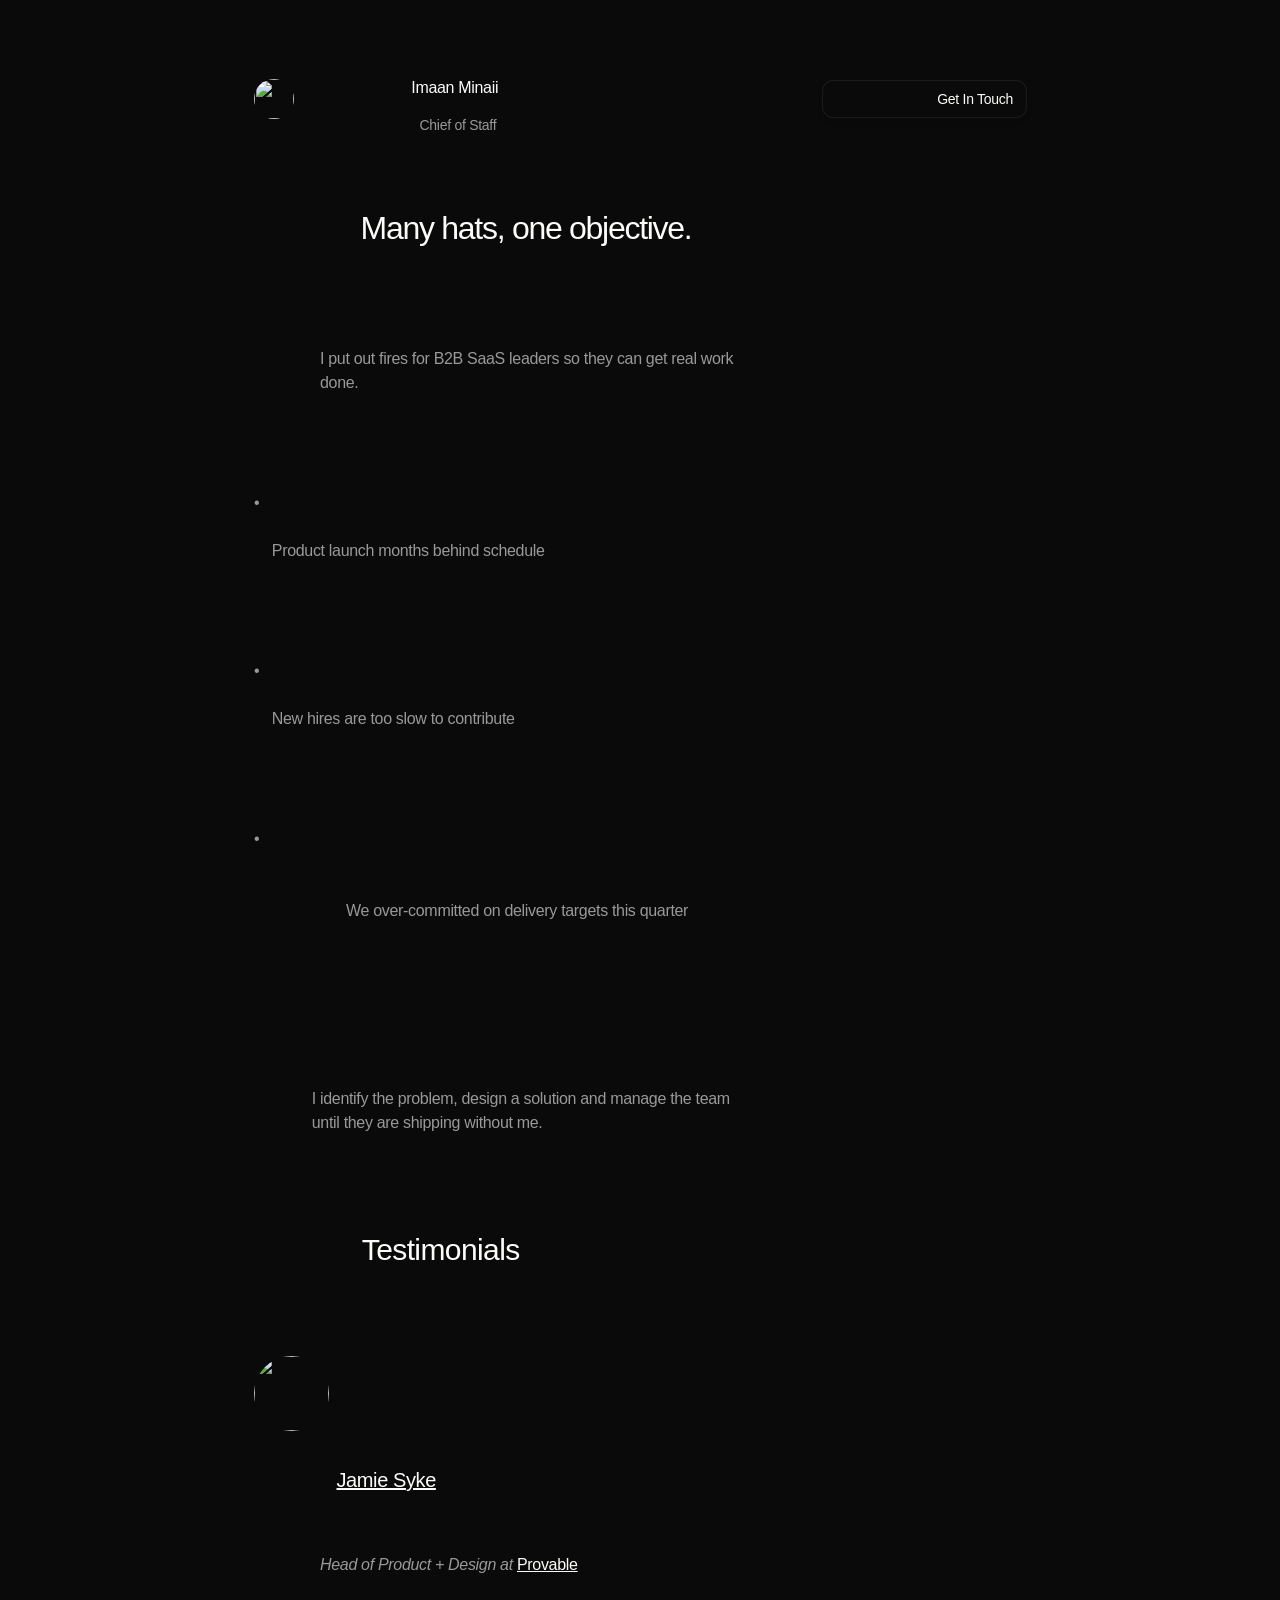
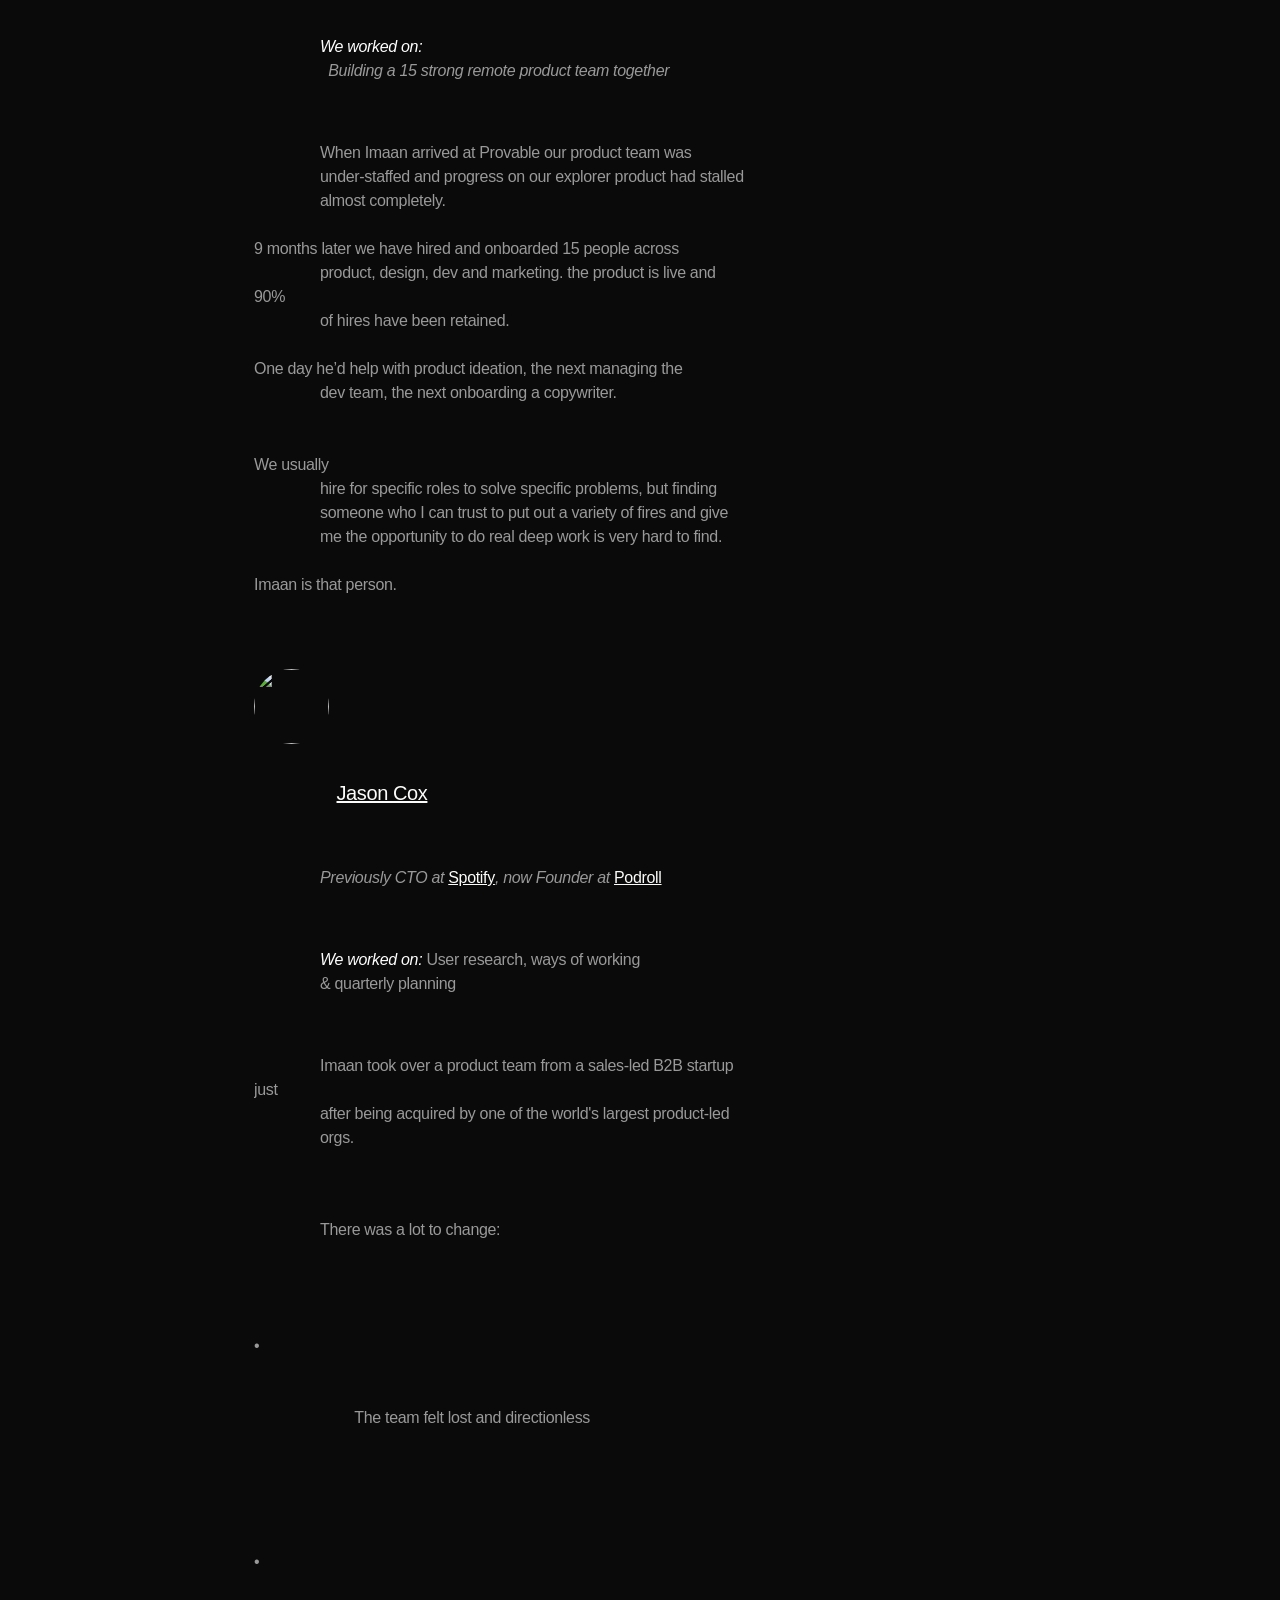
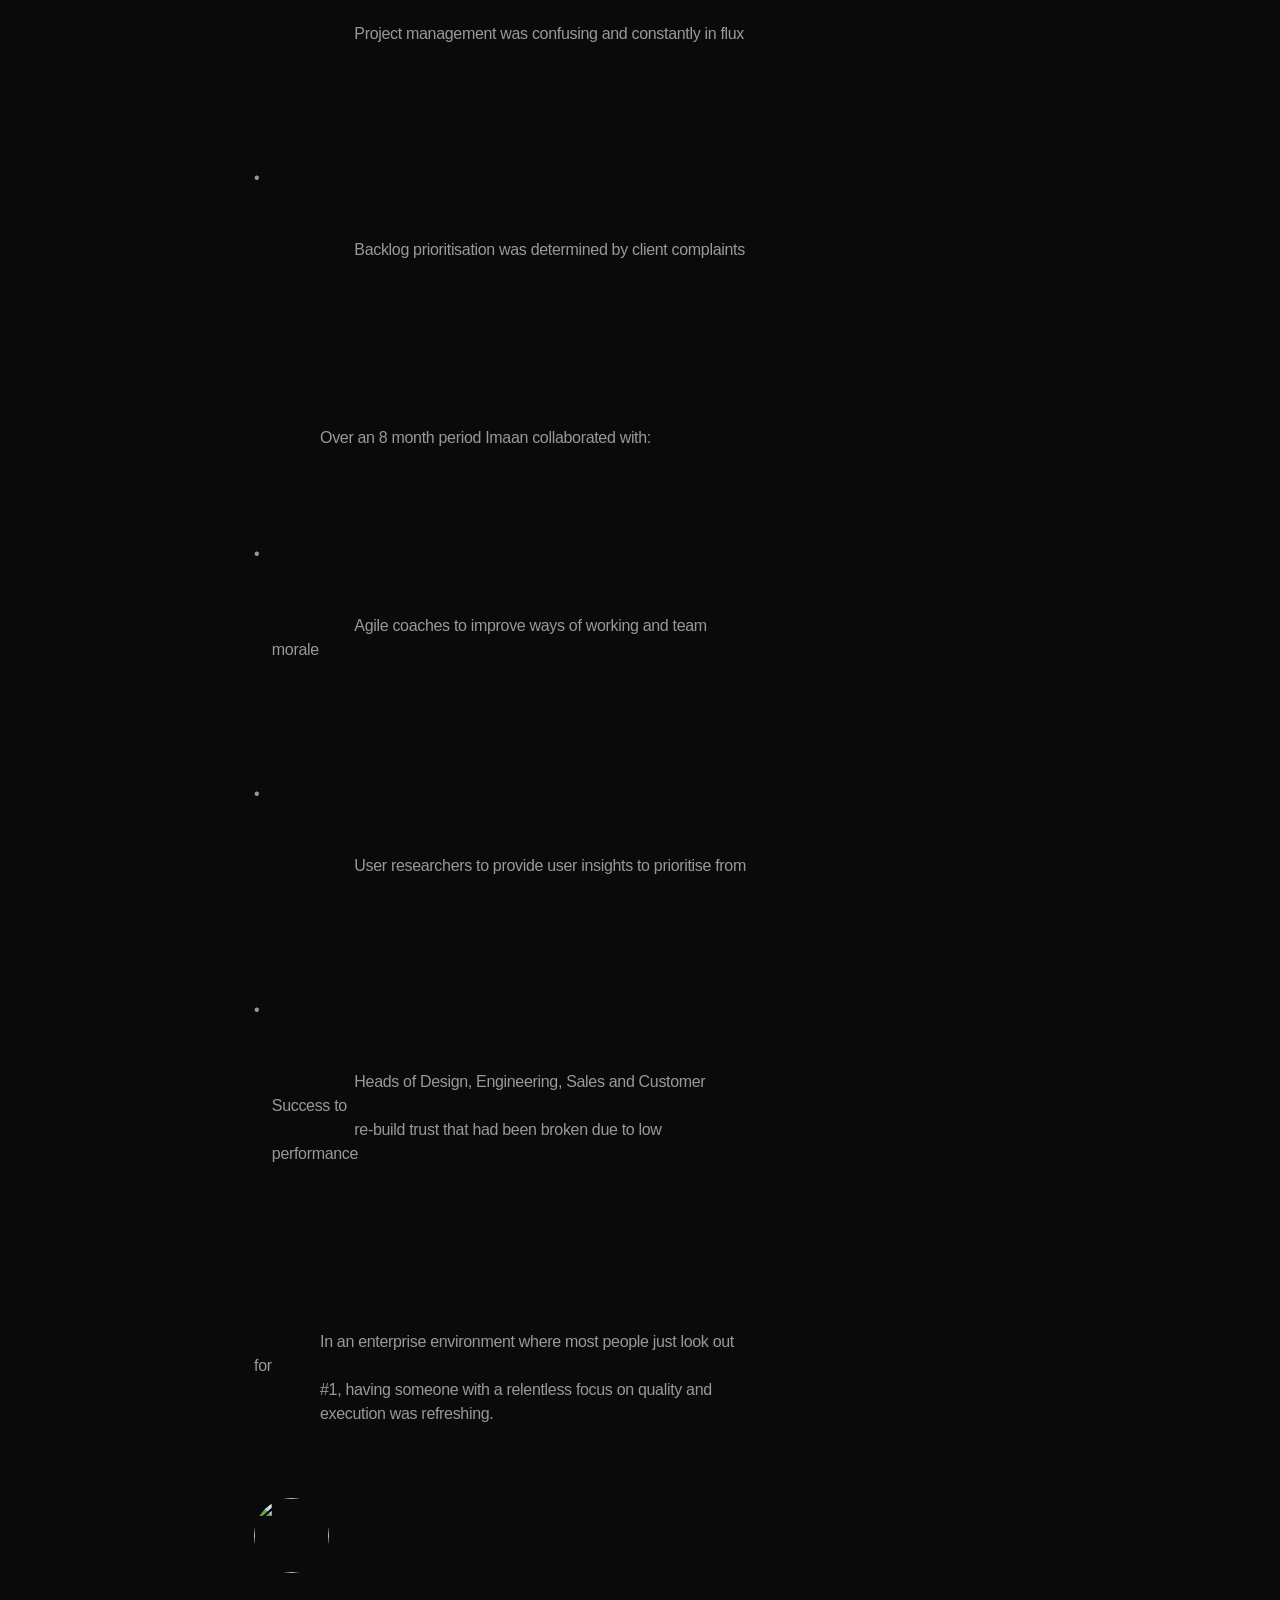
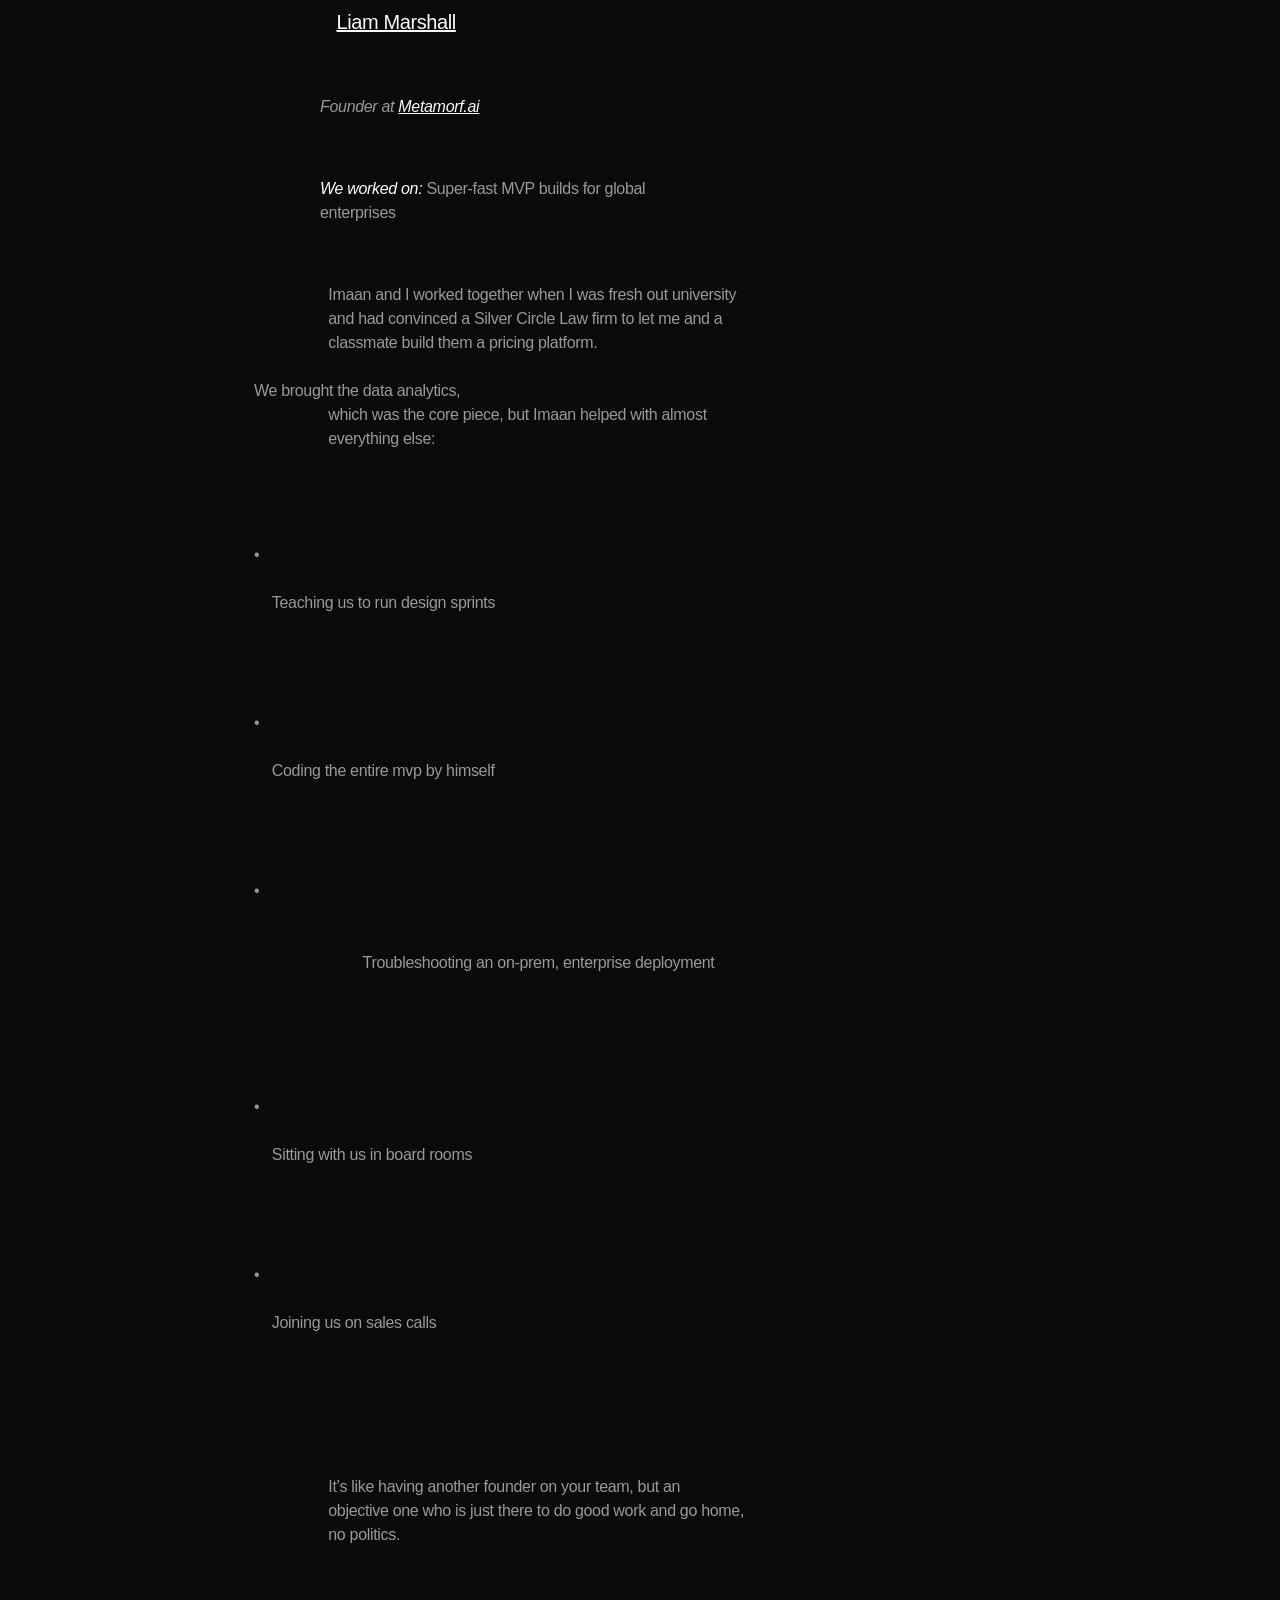
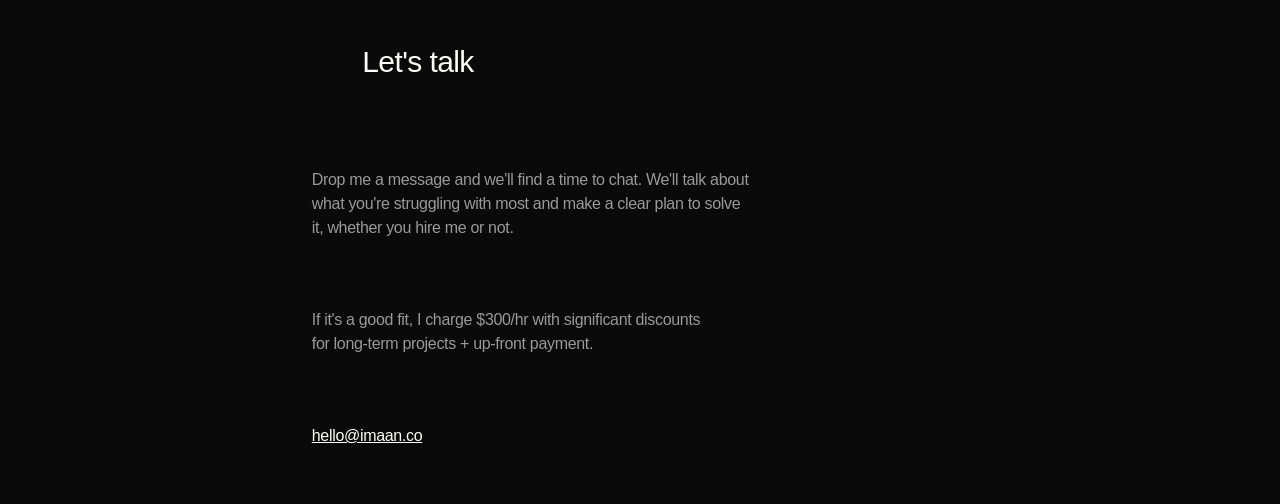
==== commit 0dfce356: "Update index.html" ====
--- a/index.html
+++ b/index.html
@@ -1,5407 +1,9 @@
 <!doctype html>
 <!-- Made in Framer · framer.com ✨ -->
-<!-- Published Mar 10, 2026, 8:54 AM UTC -->
+<!-- Published Mar 10, 2026, 9:21 AM UTC -->
 <html lang="en" data-redirect-timezone="1">
   <head>
     <meta charset="utf-8" />
-    <script type="importmap" data-framer-importmap>
-      {
-        "imports": {
-          "@emotion/hash": "https://ga.jspm.io/npm:@emotion/hash@0.9.0/dist/emotion-hash.esm.js",
-          "@motionone/dom": "https://ga.jspm.io/npm:@motionone/dom@10.12.0/dist/index.es.js",
-          "@motionone/easing": "https://ga.jspm.io/npm:@motionone/easing@10.13.1/dist/index.es.js",
-          "@motionone/utils": "https://ga.jspm.io/npm:@motionone/utils@10.12.0/dist/index.es.js",
-          "@react-three/drei": "https://ga.jspm.io/npm:@react-three/drei@8.3.1/index.js",
-          "@react-three/fiber": "https://ga.jspm.io/npm:@react-three/fiber@7.0.24/dist/react-three-fiber.esm.js",
-          "airtable": "https://ga.jspm.io/npm:airtable@0.11.1/lib/airtable.js",
-          "canvas-confetti": "https://ga.jspm.io/npm:canvas-confetti@1.4.0/src/confetti.js",
-          "color-diff": "https://ga.jspm.io/npm:color-diff@1.2.0/lib/index.js",
-          "color-hash": "https://ga.jspm.io/npm:color-hash@2.0.1/dist/color-hash.js",
-          "framer-motion-3d": "https://ga.jspm.io/npm:framer-motion-3d@6.0.0-beta.8/dist/es/index.mjs",
-          "framesync": "https://ga.jspm.io/npm:framesync@6.1.2/dist/es/index.mjs",
-          "motion": "https://ga.jspm.io/npm:motion@10.12.0/dist/main.es.js",
-          "popmotion": "https://ga.jspm.io/npm:popmotion@11.0.3/dist/es/index.mjs",
-          "react-confetti": "https://ga.jspm.io/npm:react-confetti@6.0.1/dist/react-confetti.min.js",
-          "shopify-buy": "https://ga.jspm.io/npm:shopify-buy@2.14.0/index.js",
-          "style-value-types": "https://ga.jspm.io/npm:style-value-types@5.1.0/dist/es/index.mjs",
-          "three": "https://ga.jspm.io/npm:three@0.136.0/build/three.module.js",
-          "tinycolor2": "https://ga.jspm.io/npm:tinycolor2@1.4.2/tinycolor.js",
-          "valtio": "https://ga.jspm.io/npm:valtio@1.2.9/esm/index.js",
-          "zustand": "https://ga.jspm.io/npm:zustand@3.7.1/esm/index.js",
-          "zustand/middleware": "https://ga.jspm.io/npm:zustand@3.7.1/esm/middleware.js",
-          "@vimeo/player": "https://ga.jspm.io/npm:@vimeo/player@2.16.4/dist/player.es.js",
-          "lodash-es/omit": "https://ga.jspm.io/npm:lodash-es@4.17.21/omit.js",
-          "zustand/shallow": "https://ga.jspm.io/npm:zustand@3.7.0/esm/shallow.js",
-          "flubber": "https://ga.jspm.io/npm:flubber@0.4.2/build/flubber.min.js",
-          "figma-squircle": "https://ga.jspm.io/npm:figma-squircle@0.3.0/dist/module.js",
-          "@dotlottie/player-component": "https://ga.jspm.io/npm:@dotlottie/player-component@1.3.2/dist/dotlottie-player.esm.js",
-          "@signal-noise/react-shader-canvas": "https://ga.jspm.io/npm:@signal-noise/react-shader-canvas@0.0.3/dist/index.js",
-          "arc-text": "https://ga.jspm.io/npm:arc-text@1.0.1/dist/arc-text.umd.js",
-          "canvas-noise": "https://ga.jspm.io/npm:canvas-noise@1.0.0/canvas-noise.js",
-          "convert-svg-react": "https://ga.jspm.io/npm:convert-svg-react@1.0.0/lib/converter/index.js",
-          "easing-coordinates": "https://ga.jspm.io/npm:easing-coordinates@2.0.2/dist/cjs/index.js",
-          "highlight.js": "https://ga.jspm.io/npm:highlight.js@11.6.0/es/index.js",
-          "highlight.js/lib/common": "https://ga.jspm.io/npm:highlight.js@11.6.0/es/common.js",
-          "highlight.js/lib/languages/javascript": "https://ga.jspm.io/npm:highlight.js@11.5.0/es/languages/javascript.js",
-          "himalaya": "https://ga.jspm.io/npm:himalaya@1.1.0/lib/index.js",
-          "hsluv": "https://ga.jspm.io/npm:hsluv@1.0.0/dist/esm/hsluv.js",
-          "html-react-parser": "https://ga.jspm.io/npm:html-react-parser@3.0.0/index.mjs",
-          "html-to-react": "https://ga.jspm.io/npm:html-to-react@1.5.0/index.js",
-          "htmlparser2": "https://ga.jspm.io/npm:htmlparser2@8.0.1/lib/esm/index.js",
-          "jsdom": "https://ga.jspm.io/npm:jsdom@20.0.0/lib/api.js",
-          "lodash/range": "https://ga.jspm.io/npm:lodash@4.17.21/range.js",
-          "lowlight": "https://ga.jspm.io/npm:lowlight@2.6.1/index.js",
-          "prismjs": "https://ga.jspm.io/npm:prismjs@1.29.0/prism.js",
-          "prismjs/components/prism-jsx": "https://ga.jspm.io/npm:prismjs@1.29.0/components/prism-jsx.js",
-          "prismjs/components/prism-tsx": "https://ga.jspm.io/npm:prismjs@1.29.0/components/prism-tsx.js",
-          "react-confetti-explosion": "https://ga.jspm.io/npm:react-confetti-explosion@1.5.1/lib/index.js",
-          "react-helmet": "https://ga.jspm.io/npm:react-helmet@6.1.0/lib/Helmet.js",
-          "react-html-parser": "https://ga.jspm.io/npm:react-html-parser@2.0.2/lib/index.js",
-          "react-htmlparser2": "https://ga.jspm.io/npm:react-htmlparser2@0.1.0/htmlparser2-react.js",
-          "react-lowlight": "https://ga.jspm.io/npm:react-lowlight@3.0.0/src/Lowlight.js",
-          "react-lowlight/common": "https://ga.jspm.io/npm:react-lowlight@3.0.0/src/common.js",
-          "react-noisy-canvas": "https://ga.jspm.io/npm:react-noisy-canvas@1.0.4/build/NoisyCanvas.js",
-          "react-svg": "https://ga.jspm.io/npm:react-svg@15.1.9/dist/react-svg.esm.js",
-          "react-syntax-highlighter/dist/esm/languages/hljs/javascript": "https://ga.jspm.io/npm:react-syntax-highlighter@15.5.0/dist/esm/languages/hljs/javascript.js",
-          "react-syntax-highlighter/dist/esm/styles/hljs/docco": "https://ga.jspm.io/npm:react-syntax-highlighter@15.5.0/dist/esm/styles/hljs/docco.js",
-          "react-tsparticles": "https://ga.jspm.io/npm:react-tsparticles@2.2.4/esm/index.js",
-          "shadertoy-react": "https://ga.jspm.io/npm:shadertoy-react@1.1.2/lib/shadertoy-react.min.js",
-          "tsparticles": "https://ga.jspm.io/npm:tsparticles@2.2.4/esm/index.js",
-          "@cyriacbr/react-split-text": "https://ga.jspm.io/npm:@cyriacbr/react-split-text@1.0.0/dist/index.js",
-          "next/router": "https://ga.jspm.io/npm:next@13.5.1/router.js",
-          "ninja-keys": "https://ga.jspm.io/npm:ninja-keys@1.2.2/dist/ninja-keys.js",
-          "react-router-dom": "https://ga.jspm.io/npm:react-router-dom@6.10.0/dist/index.js",
-          "react-spring": "https://ga.jspm.io/npm:react-spring@9.6.1/dist/react-spring.esm.js",
-          "@codesandbox/sandpack-react": "https://ga.jspm.io/npm:@codesandbox/sandpack-react@1.3.1/dist/esm/index.js",
-          "browser-jsonp": "https://ga.jspm.io/npm:browser-jsonp@1.1.5/lib/jsonp.js",
-          "fetch-jsonp": "https://ga.jspm.io/npm:fetch-jsonp@1.2.1/build/fetch-jsonp.js",
-          "firebase/app": "https://ga.jspm.io/npm:firebase@9.12.1/app/dist/index.esm.js",
-          "firebase/auth": "https://ga.jspm.io/npm:firebase@9.12.1/auth/dist/index.esm.js",
-          "firebase/firestore": "https://ga.jspm.io/npm:firebase@9.12.1/firestore/dist/index.esm.js",
-          "jsonp": "https://ga.jspm.io/npm:jsonp@0.2.1/index.js",
-          "react-hook-form": "https://ga.jspm.io/npm:react-hook-form@7.39.5/dist/index.esm.mjs",
-          "react-parallax-tilt": "https://ga.jspm.io/npm:react-parallax-tilt@1.7.92/dist/index.esm.js",
-          "react-tooltip": "https://ga.jspm.io/npm:react-tooltip@4.4.3/dist/index.es.js",
-          "@faker-js/faker": "https://ga.jspm.io/npm:@faker-js/faker@7.6.0/dist/esm/index.mjs",
-          "@popmotion/popcorn": "https://ga.jspm.io/npm:@popmotion/popcorn@0.4.4/lib/index.js",
-          "@rainbow-me/rainbowkit": "https://ga.jspm.io/npm:@rainbow-me/rainbowkit@0.4.5/dist/index.js",
-          "@rainbow-me/rainbowkit/styles.css": "https://ga.jspm.io/npm:@rainbow-me/rainbowkit@0.4.5/dist/index.css",
-          "@react-spring/three": "https://ga.jspm.io/npm:@react-spring/three@9.6.1/dist/react-spring-three.esm.js",
-          "@uniswap/widgets/fonts.css": "https://ga.jspm.io/npm:@uniswap/widgets@2.0.0/dist/fonts.css",
-          "@vanilla-extract/css": "https://ga.jspm.io/npm:@vanilla-extract/css@1.9.2/dist/vanilla-extract-css.browser.esm.js",
-          "array-move": "https://ga.jspm.io/npm:array-move@4.0.0/index.js",
-          "chart.js": "https://ga.jspm.io/npm:chart.js@4.0.1/dist/chart.js",
-          "chart.js/auto": "https://ga.jspm.io/npm:chart.js@4.0.1/auto/auto.js",
-          "cmdk": "https://ga.jspm.io/npm:cmdk@0.1.21/dist/index.mjs",
-          "cobe": "https://ga.jspm.io/npm:cobe@0.6.0/dist/index.esm.js",
-          "gsap": "https://ga.jspm.io/npm:gsap@3.11.3/index.js",
-          "matter-js": "https://ga.jspm.io/npm:matter-js@0.18.0/build/matter.js",
-          "react-chartjs-2": "https://ga.jspm.io/npm:react-chartjs-2@5.0.1/dist/index.js",
-          "react-sortable-hoc": "https://ga.jspm.io/npm:react-sortable-hoc@2.0.0/dist/react-sortable-hoc.js",
-          "react-three-fiber": "https://ga.jspm.io/npm:react-three-fiber@6.0.13/dist/react-three-fiber.cjs.js",
-          "react-use-measure": "https://ga.jspm.io/npm:react-use-measure@2.1.1/dist/web.js",
-          "styled-components": "https://ga.jspm.io/npm:styled-components@5.3.6/dist/styled-components.browser.esm.js",
-          "wagmi": "https://ga.jspm.io/npm:wagmi@0.6.0/dist/wagmi.esm.js",
-          "wagmi/providers/alchemy": "https://ga.jspm.io/npm:wagmi@0.6.0/providers/alchemy/dist/wagmi-providers-alchemy.esm.js",
-          "wagmi/providers/public": "https://ga.jspm.io/npm:wagmi@0.6.0/providers/public/dist/wagmi-providers-public.esm.js",
-          "@calcom/embed-react": "https://ga.jspm.io/npm:@calcom/embed-react@1.0.10/dist/Cal.es.js",
-          "@emotion/css": "https://ga.jspm.io/npm:@emotion/css@11.9.0/dist/emotion-css.esm.js",
-          "@fortawesome/free-regular-svg-icons": "https://ga.jspm.io/npm:@fortawesome/free-regular-svg-icons@6.0.0/index.es.js",
-          "@fortawesome/free-solid-svg-icons": "https://ga.jspm.io/npm:@fortawesome/free-solid-svg-icons@6.4.0/index.mjs",
-          "@fortawesome/react-fontawesome": "https://ga.jspm.io/npm:@fortawesome/react-fontawesome@0.2.0/index.es.js",
-          "@mediapipe/camera_utils": "https://ga.jspm.io/npm:@mediapipe/camera_utils@0.3.1640029074/camera_utils.js",
-          "@mediapipe/hands": "https://ga.jspm.io/npm:@mediapipe/hands@0.4.1646424915/hands.js",
-          "@mui/material": "https://ga.jspm.io/npm:@mui/material@5.3.1/index.js",
-          "@mui/material/Slider": "https://ga.jspm.io/npm:@mui/material@5.13.0/Slider/index.js",
-          "@radix-ui/colors": "https://ga.jspm.io/npm:@radix-ui/colors@0.1.8/index.mjs",
-          "@radix-ui/react-icons": "https://ga.jspm.io/npm:@radix-ui/react-icons@1.1.0/dist/react-icons.esm.js",
-          "@radix-ui/react-popover": "https://ga.jspm.io/npm:@radix-ui/react-popover@1.0.3/dist/index.module.js",
-          "@radix-ui/react-slider": "https://ga.jspm.io/npm:@radix-ui/react-slider@0.1.4/dist/index.module.js",
-          "@react-hook/mouse-position": "https://ga.jspm.io/npm:@react-hook/mouse-position@4.1.3/dist/module/index.js",
-          "@shadergradient/store": "https://ga.jspm.io/npm:@shadergradient/store@0.0.0/dist/index.js",
-          "@stitches/react": "https://ga.jspm.io/npm:@stitches/react@1.2.8/dist/index.mjs",
-          "@supabase/supabase-js": "https://ga.jspm.io/npm:@supabase/supabase-js@2.25.0/dist/module/index.js",
-          "@tensorflow-models/hand-pose-detection": "https://ga.jspm.io/npm:@tensorflow-models/hand-pose-detection@2.0.0/dist/hand-pose-detection.esm.js",
-          "@tensorflow-models/handpose": "https://ga.jspm.io/npm:@tensorflow-models/handpose@0.0.7/dist/index.js",
-          "@tensorflow/tfjs": "https://ga.jspm.io/npm:@tensorflow/tfjs@3.18.0/dist/index.js",
-          "@tensorflow/tfjs-backend-wasm": "https://ga.jspm.io/npm:@tensorflow/tfjs-backend-wasm@3.18.0/dist/index.js",
-          "@tensorflow/tfjs-backend-webgl": "https://ga.jspm.io/npm:@tensorflow/tfjs-backend-webgl@3.18.0/dist/index.js",
-          "@tensorflow/tfjs-core": "https://ga.jspm.io/npm:@tensorflow/tfjs-core@3.18.0/dist/index.js",
-          "@tinymce/tinymce-react": "https://ga.jspm.io/npm:@tinymce/tinymce-react@3.13.0/lib/es2015/main/ts/index.js",
-          "@tldraw/tldraw": "https://ga.jspm.io/npm:@tldraw/tldraw@1.9.1/dist/index.mjs",
-          "bootstrap/dist/css/bootstrap.min.css": "https://ga.jspm.io/npm:bootstrap@5.1.3/dist/css/bootstrap.min.css",
-          "canvas-sketch": "https://ga.jspm.io/npm:canvas-sketch@0.7.6/dist/canvas-sketch.umd.js",
-          "canvas-sketch-util/math": "https://ga.jspm.io/npm:canvas-sketch-util@1.10.0/math.js",
-          "canvas-sketch-util/random": "https://ga.jspm.io/npm:canvas-sketch-util@1.10.0/random.js",
-          "chartjs-plugin-colorschemes": "https://ga.jspm.io/npm:chartjs-plugin-colorschemes@0.4.0/dist/chartjs-plugin-colorschemes.js",
-          "chroma-js": "https://ga.jspm.io/npm:chroma-js@2.4.2/chroma.js",
-          "color-thief": "https://ga.jspm.io/npm:color-thief@2.2.5/js/color-thief.js",
-          "color-thief-react": "https://ga.jspm.io/npm:color-thief-react@2.1.0/lib/index.js",
-          "copy-to-clipboard": "https://ga.jspm.io/npm:copy-to-clipboard@3.3.3/index.js",
-          "date-fns-tz": "https://ga.jspm.io/npm:date-fns-tz@2.0.0/esm/index.js",
-          "firebase/database": "https://ga.jspm.io/npm:firebase@9.12.1/database/dist/index.esm.js",
-          "instagram-followers": "https://ga.jspm.io/npm:instagram-followers@1.0.0/index.js",
-          "js-cookie": "https://ga.jspm.io/npm:js-cookie@3.0.1/dist/js.cookie.mjs",
-          "jsonp-promise": "https://ga.jspm.io/npm:jsonp-promise@0.1.2/index.js",
-          "lodash-move": "https://ga.jspm.io/npm:lodash-move@1.1.1/lib/index.js",
-          "mapbox-gl": "https://ga.jspm.io/npm:mapbox-gl@2.13.0/dist/mapbox-gl.js",
-          "node-vibrant": "https://ga.jspm.io/npm:node-vibrant@3.2.1-alpha.1/lib/bundle-worker.js",
-          "phosphor-react": "https://ga.jspm.io/npm:phosphor-react@1.4.1/dist/index.esm.js",
-          "query-string": "https://ga.jspm.io/npm:query-string@8.1.0/index.js",
-          "react-bootstrap": "https://ga.jspm.io/npm:react-bootstrap@2.1.2/esm/index.js",
-          "react-bootstrap/Button": "https://ga.jspm.io/npm:react-bootstrap@2.1.2/esm/Button.js",
-          "react-bootstrap/Dropdown": "https://ga.jspm.io/npm:react-bootstrap@2.1.2/esm/Dropdown.js",
-          "react-bootstrap/DropdownButton": "https://ga.jspm.io/npm:react-bootstrap@2.1.2/esm/DropdownButton.js",
-          "react-bootstrap/Form": "https://ga.jspm.io/npm:react-bootstrap@2.1.2/esm/Form.js",
-          "react-bootstrap/FormControl": "https://ga.jspm.io/npm:react-bootstrap@2.1.2/esm/FormControl.js",
-          "react-bootstrap/InputGroup": "https://ga.jspm.io/npm:react-bootstrap@2.1.2/esm/InputGroup.js",
-          "react-canvas-draw": "https://ga.jspm.io/npm:react-canvas-draw@1.2.1/es/index.js",
-          "react-color": "https://ga.jspm.io/npm:react-color@2.19.3/lib/index.js",
-          "react-date-picker": "https://ga.jspm.io/npm:react-date-picker@8.4.0/dist/entry.js",
-          "react-datepicker": "https://ga.jspm.io/npm:react-datepicker@4.6.0/dist/react-datepicker.min.js",
-          "react-datepicker/dist/react-datepicker-cssmodules.css": "https://ga.jspm.io/npm:react-datepicker@4.6.0/dist/react-datepicker-cssmodules.css",
-          "react-datepicker/dist/react-datepicker.css": "https://ga.jspm.io/npm:react-datepicker@4.6.0/dist/react-datepicker.css",
-          "react-digital-clock": "https://ga.jspm.io/npm:react-digital-clock@0.1.2/lib/index.js",
-          "react-fetch-hook": "https://ga.jspm.io/npm:react-fetch-hook@1.9.5/index.js",
-          "react-intersection-observer": "https://ga.jspm.io/npm:react-intersection-observer@9.4.3/react-intersection-observer.modern.mjs",
-          "react-live-preview": "https://ga.jspm.io/npm:react-live-preview@0.0.8-alpha/dist/src/root.js",
-          "react-p5-wrapper": "https://ga.jspm.io/npm:react-p5-wrapper@4.1.2/dist/react-p5-wrapper/index.browser.js",
-          "react-router": "https://ga.jspm.io/npm:react-router@6.10.0/dist/index.js",
-          "react-speech-kit": "https://ga.jspm.io/npm:react-speech-kit@3.0.1/dist/index.js",
-          "react-uuid": "https://ga.jspm.io/npm:react-uuid@1.0.2/uuid.js",
-          "react-webcam": "https://ga.jspm.io/npm:react-webcam@7.0.1/dist/react-webcam.js",
-          "shuffle-letters": "https://ga.jspm.io/npm:shuffle-letters@1.0.2/dist/shuffle-letters.esm.min.js",
-          "to-querystring": "https://ga.jspm.io/npm:to-querystring@1.1.1/lib/to-querystring.min.js",
-          "tone": "https://ga.jspm.io/npm:tone@14.7.77/build/Tone.js",
-          "typewriter-effect": "https://ga.jspm.io/npm:typewriter-effect@2.19.0/dist/react.js",
-          "unsplash-js": "https://ga.jspm.io/npm:unsplash-js@7.0.15/dist/unsplash-js.esm.js",
-          "unsplash-react": "https://ga.jspm.io/npm:unsplash-react@0.2.1/dist/index.esm.js",
-          "use-sound": "https://ga.jspm.io/npm:use-sound@4.0.1/dist/use-sound.esm.js",
-          "uuid": "https://ga.jspm.io/npm:uuid@9.0.0/dist/esm-browser/index.js",
-          "whatwg-fetch": "https://ga.jspm.io/npm:whatwg-fetch@3.6.2/dist/fetch.umd.js",
-          "objects-to-csv": "https://ga.jspm.io/npm:objects-to-csv@1.3.6/index.js",
-          "usehooks-ts": "https://ga.jspm.io/npm:usehooks-ts@2.9.1/dist/esm/index.js",
-          "aframe": "https://ga.jspm.io/npm:aframe@1.3.0/dist/aframe-master.js",
-          "aframe-mountain-component": "https://ga.jspm.io/npm:aframe-mountain-component@0.3.3/index.js",
-          "aframe-particle-system-component": "https://ga.jspm.io/npm:aframe-particle-system-component@1.1.3/index.js",
-          "aframe-react": "https://ga.jspm.io/npm:aframe-react@4.4.0/dist/index.js",
-          "openweather-api-node": "https://ga.jspm.io/npm:openweather-api-node@1.4.1/src/index.js",
-          "openweather-apis": "https://ga.jspm.io/npm:openweather-apis@4.4.2/index.js",
-          "react-html-id": "https://ga.jspm.io/npm:react-html-id@0.1.5/index.js",
-          "react-icons/fi": "https://ga.jspm.io/npm:react-icons@4.7.1/fi/index.esm.js",
-          "three-stdlib": "https://ga.jspm.io/npm:three-stdlib@2.17.0/index.js",
-          "email-validator": "https://ga.jspm.io/npm:email-validator@2.0.4/index.js",
-          "kbar": "https://ga.jspm.io/npm:kbar@0.1.0-beta.40/lib/index.js",
-          "next-themes": "https://ga.jspm.io/npm:next-themes@0.2.1/dist/index.module.js",
-          "reakit/Popover": "https://ga.jspm.io/npm:reakit@1.3.11/es/Popover/index.js",
-          "lodash": "https://ga.jspm.io/npm:lodash@4.17.21/lodash.js",
-          "react-grid-layout": "https://ga.jspm.io/npm:react-grid-layout@1.3.4/index.js",
-          "use-resize-observer": "https://ga.jspm.io/npm:use-resize-observer@9.1.0/dist/bundle.esm.js",
-          "@radix-ui/react-dialog": "https://ga.jspm.io/npm:@radix-ui/react-dialog@1.0.2/dist/index.module.js",
-          "boring-avatars": "https://ga.jspm.io/npm:boring-avatars@1.7.0/build/index.js",
-          "connectkit": "https://ga.jspm.io/npm:connectkit@1.1.0/build/index.es.js",
-          "countries-and-timezones": "https://ga.jspm.io/npm:countries-and-timezones@3.4.1/esm/index.js",
-          "ethers": "https://ga.jspm.io/npm:ethers@6.0.8/lib.esm/index.js",
-          "fetch-dedupe": "https://ga.jspm.io/npm:fetch-dedupe@3.0.0/lib/index.js",
-          "lodash.debounce": "https://ga.jspm.io/npm:lodash.debounce@4.0.8/index.js",
-          "lodash.defer": "https://ga.jspm.io/npm:lodash.defer@4.1.0/index.js",
-          "qrcode.react": "https://ga.jspm.io/npm:qrcode.react@3.1.0/lib/esm/index.js",
-          "react-copy-to-clipboard": "https://ga.jspm.io/npm:react-copy-to-clipboard@5.1.0/lib/index.js",
-          "react-markdown": "https://ga.jspm.io/npm:react-markdown@8.0.4/index.js",
-          "react-qr-code": "https://ga.jspm.io/npm:react-qr-code@2.0.8/lib/index.js",
-          "react-syntax-highlighter/dist/esm/styles/hljs": "https://ga.jspm.io/npm:react-syntax-highlighter@15.5.0/dist/esm/styles/hljs/index.js",
-          "react-tilt": "https://ga.jspm.io/npm:react-tilt@0.1.4/dist/tilt.js",
-          "react-timezone-select": "https://ga.jspm.io/npm:react-timezone-select@1.4.0/dist/esm/index.js",
-          "scroller-motion": "https://ga.jspm.io/npm:scroller-motion@1.2.3/dist/index.modern.mjs",
-          "wagmi/chains": "https://ga.jspm.io/npm:wagmi@0.6.0/chains/dist/wagmi-chains.esm.js",
-          "@researchgate/react-intersection-observer": "https://ga.jspm.io/npm:@researchgate/react-intersection-observer@1.3.5/lib/js/index.js",
-          "animated-number-react": "https://ga.jspm.io/npm:animated-number-react@0.1.2/build/index.js",
-          "axios": "https://ga.jspm.io/npm:axios@0.21.4/index.js",
-          "react-animated-counter": "https://ga.jspm.io/npm:react-animated-counter@1.2.4/dist/index.js",
-          "react-animated-number": "https://ga.jspm.io/npm:react-animated-number@0.4.4/build/index.js",
-          "react-circle": "https://ga.jspm.io/npm:react-circle@1.1.1/dist/index.js",
-          "react-circle-progress-bar": "https://ga.jspm.io/npm:react-circle-progress-bar@0.1.4/dist/progress.js",
-          "react-circular-progressbar": "https://ga.jspm.io/npm:react-circular-progressbar@2.1.0/dist/index.esm.js",
-          "react-countup": "https://ga.jspm.io/npm:react-countup@6.4.2/build/index.js",
-          "react-customizable-progressbar": "https://ga.jspm.io/npm:react-customizable-progressbar@1.2.0/dist/ReactCustomizableProgressbar.js",
-          "react-hook-inview": "https://ga.jspm.io/npm:react-hook-inview@4.5.0/dist/esm/index.js",
-          "react-progress-label": "https://ga.jspm.io/npm:react-progress-label@3.1.7/dist/index.esm.js",
-          "react-sweet-progress": "https://ga.jspm.io/npm:react-sweet-progress@1.1.2/lib/index.js",
-          "sonner": "https://ga.jspm.io/npm:sonner@0.3.5/dist/index.mjs",
-          "use-count-up": "https://ga.jspm.io/npm:use-count-up@3.0.1/lib/index.module.js",
-          "react-canvas-confetti": "https://ga.jspm.io/npm:react-canvas-confetti@1.4.0/dist/index.js",
-          "react-particles": "https://ga.jspm.io/npm:react-particles@2.10.1/esm/index.js",
-          "react-use/lib/useWindowSize": "https://ga.jspm.io/npm:react-use@17.4.0/lib/useWindowSize.js",
-          "swiper": "https://ga.jspm.io/npm:swiper@9.0.5/swiper.esm.js",
-          "swiper/css": "https://ga.jspm.io/npm:swiper@9.0.5/swiper.min.css",
-          "swiper/css/effect-fade": "https://ga.jspm.io/npm:swiper@9.0.5/modules/effect-fade/effect-fade.min.css",
-          "swiper/css/navigation": "https://ga.jspm.io/npm:swiper@9.0.5/modules/navigation/navigation.min.css",
-          "swiper/css/pagination": "https://ga.jspm.io/npm:swiper@9.0.5/modules/pagination/pagination.min.css",
-          "swiper/css/scrollbar": "https://ga.jspm.io/npm:swiper@9.0.5/modules/scrollbar/scrollbar.min.css",
-          "swiper/react": "https://ga.jspm.io/npm:swiper@9.0.5/react/swiper-react.js",
-          "classnames": "https://ga.jspm.io/npm:classnames@2.3.2/index.js",
-          "prop-types": "https://ga.jspm.io/npm:prop-types@15.8.0/index.js",
-          "react-block-image": "https://ga.jspm.io/npm:react-block-image@1.0.0/dist/index.js",
-          "simple-icons": "https://ga.jspm.io/npm:simple-icons@8.15.0/index.mjs",
-          "react-use": "https://ga.jspm.io/npm:react-use@17.4.0/esm/index.js",
-          "date-fns": "https://ga.jspm.io/npm:date-fns@2.28.0/esm/index.js",
-          "@splinetool/r3f-spline": "https://ga.jspm.io/npm:@splinetool/r3f-spline@1.0.2/dist/useSpline.es.js",
-          "react-use/lib/useCookie": "https://ga.jspm.io/npm:react-use@17.4.0/lib/useCookie.js",
-          "react-use/lib/useToggle": "https://ga.jspm.io/npm:react-use@17.4.0/lib/useToggle.js",
-          "os-name": "https://ga.jspm.io/npm:os-name@5.1.0/index.js",
-          "@elgorditosalsero/react-gtm-hook": "https://ga.jspm.io/npm:@elgorditosalsero/react-gtm-hook@2.7.2/dist/react-gtm-hook.esm.js",
-          "rect": "https://ga.jspm.io/npm:rect@1.2.1/index.js",
-          "@clerk/clerk-react": "https://ga.jspm.io/npm:@clerk/clerk-react@4.24.2/dist/esm/index.js",
-          "@fortawesome/fontawesome-svg-core": "https://ga.jspm.io/npm:@fortawesome/fontawesome-svg-core@6.4.2/index.mjs",
-          "@fortawesome/fontawesome-svg-core/styles.css": "https://ga.jspm.io/npm:@fortawesome/fontawesome-svg-core@6.4.2/styles.css",
-          "@fortawesome/free-solid-svg-icons/faHome": "https://ga.jspm.io/npm:@fortawesome/free-solid-svg-icons@6.4.2/faHome.js",
-          "@radix-ui/react-context-menu": "https://ga.jspm.io/npm:@radix-ui/react-context-menu@2.1.4/dist/index.mjs",
-          "@radix-ui/react-switch": "https://ga.jspm.io/npm:@radix-ui/react-switch@1.0.3/dist/index.mjs",
-          "@radix-ui/react-tooltip": "https://ga.jspm.io/npm:@radix-ui/react-tooltip@1.0.6/dist/index.mjs",
-          "@uidotdev/usehooks": "https://ga.jspm.io/npm:@uidotdev/usehooks@2.2.0/index.js",
-          "@veltdev/react": "https://ga.jspm.io/npm:@veltdev/react@1.0.15/esm/index.js",
-          "@zag-js/pin-input": "https://ga.jspm.io/npm:@zag-js/pin-input@0.13.0/dist/index.mjs",
-          "@zag-js/react": "https://ga.jspm.io/npm:@zag-js/react@0.13.0/dist/index.mjs",
-          "@zoom-image/react": "https://ga.jspm.io/npm:@zoom-image/react@0.3.10/dist/index.mjs",
-          "animejs": "https://ga.jspm.io/npm:animejs@3.2.1/lib/anime.js",
-          "countup.js": "https://ga.jspm.io/npm:countup.js@2.8.0/dist/countUp.min.js",
-          "macy": "https://ga.jspm.io/npm:macy@2.5.1/dist/macy.js",
-          "masonry": "https://ga.jspm.io/npm:masonry@0.0.2/index.js",
-          "p5": "https://ga.jspm.io/npm:p5@1.6.0/lib/p5.min.js",
-          "raf": "https://ga.jspm.io/npm:raf@3.4.1/index.js",
-          "react-countdown": "https://ga.jspm.io/npm:react-countdown@2.3.5/dist/index.es.js",
-          "react-fps-stats": "https://ga.jspm.io/npm:react-fps-stats@0.3.1/dist/index.js",
-          "react-hotkeys-hook": "https://ga.jspm.io/npm:react-hotkeys-hook@4.4.1/dist/react-hotkeys-hook.esm.js",
-          "react-leaflet": "https://ga.jspm.io/npm:react-leaflet@4.2.1/lib/index.js",
-          "react-masonry-css": "https://ga.jspm.io/npm:react-masonry-css@1.0.16/dist/react-masonry-css.cjs.js",
-          "react-odometerjs": "https://ga.jspm.io/npm:react-odometerjs@3.1.0/dist/index.js",
-          "react-particle-effect-button": "https://ga.jspm.io/npm:react-particle-effect-button@1.0.1/dist/index.js",
-          "react-resizable-panels": "https://ga.jspm.io/npm:react-resizable-panels@0.0.55/dist/react-resizable-panels.browser.esm.js",
-          "react-responsive-masonry": "https://ga.jspm.io/npm:react-responsive-masonry@2.1.7/es/index.js",
-          "react-timeago": "https://ga.jspm.io/npm:react-timeago@7.2.0/es6/index.js",
-          "react-tweet": "https://ga.jspm.io/npm:react-tweet@3.1.1/dist/index.client.js",
-          "react-type-animation": "https://ga.jspm.io/npm:react-type-animation@3.1.0/dist/esm/index.es.js",
-          "react-wrap-balancer": "https://ga.jspm.io/npm:react-wrap-balancer@1.1.0/dist/index.mjs",
-          "textures": "https://ga.jspm.io/npm:textures@1.2.3/dist/textures.js",
-          "three/examples/jsm/controls/OrbitControls.js": "https://ga.jspm.io/npm:three@0.136.0/examples/jsm/controls/OrbitControls.js",
-          "threejs-toys": "https://ga.jspm.io/npm:threejs-toys@0.0.8/build/threejs-toys.module.js",
-          "use-is-focused": "https://ga.jspm.io/npm:use-is-focused@0.0.1/dist/esm/index.js",
-          "use-scramble": "https://ga.jspm.io/npm:use-scramble@2.2.12/dist/use-scramble.esm.js",
-          "vanta": "https://ga.jspm.io/npm:vanta@0.5.24/src/_base.js",
-          "vcard4": "https://ga.jspm.io/npm:vcard4@3.1.5/lib/esm/index.js",
-          "@emotion/styled": "https://ga.jspm.io/npm:@emotion/styled@11.10.5/dist/emotion-styled.browser.esm.js",
-          "@material-ui/core": "https://ga.jspm.io/npm:@material-ui/core@4.12.4/esm/index.js",
-          "@material-ui/icons": "https://ga.jspm.io/npm:@material-ui/icons@4.11.3/esm/index.js",
-          "@n8tb1t/use-scroll-position": "https://ga.jspm.io/npm:@n8tb1t/use-scroll-position@2.0.3/lib/index.js",
-          "@react-spring/web": "https://ga.jspm.io/npm:@react-spring/web@9.7.2/dist/esm/index.js",
-          "@react-three/cannon": "https://ga.jspm.io/npm:@react-three/cannon@6.5.2/dist/index.js",
-          "@splinetool/runtime": "https://ga.jspm.io/npm:@splinetool/runtime@0.9.202/build/runtime.js",
-          "classnames/bind": "https://ga.jspm.io/npm:classnames@2.3.2/bind.js",
-          "dotenv-safe": "https://ga.jspm.io/npm:dotenv-safe@8.2.0/index.js",
-          "openai": "https://ga.jspm.io/npm:openai@3.1.0/dist/index.js",
-          "qr-scanner": "https://ga.jspm.io/npm:qr-scanner@1.4.2/qr-scanner.min.js",
-          "react-3d-viewer": "https://ga.jspm.io/npm:react-3d-viewer@1.0.12/dist/scripts/react-3d-viewer.js",
-          "react-audio-player": "https://ga.jspm.io/npm:react-audio-player@0.17.0/dist/bundle.js",
-          "react-beautiful-dnd": "https://ga.jspm.io/npm:react-beautiful-dnd@13.1.1/dist/react-beautiful-dnd.esm.js",
-          "react-camera-pro": "https://ga.jspm.io/npm:react-camera-pro@1.2.1/dist/index.esm.js",
-          "react-code-blocks": "https://ga.jspm.io/npm:react-code-blocks@0.0.9-0/dist/react-code-blocks.esm.js",
-          "react-drag-and-drop": "https://ga.jspm.io/npm:react-drag-and-drop@3.0.0/lib/index.js",
-          "react-github-corner": "https://ga.jspm.io/npm:react-github-corner@2.5.0/lib/GithubCorner.js",
-          "react-hook-speech-to-text": "https://ga.jspm.io/npm:react-hook-speech-to-text@0.8.0/dist/index.js",
-          "react-linear-gradient-button": "https://ga.jspm.io/npm:react-linear-gradient-button@1.1.1/lib/index.js",
-          "react-p5": "https://ga.jspm.io/npm:react-p5@1.3.33/build/index.js",
-          "react-qr-reader": "https://ga.jspm.io/npm:react-qr-reader@3.0.0-beta-1/dist/esm/index.js",
-          "react-qrcode-scanner": "https://ga.jspm.io/npm:react-qrcode-scanner@1.0.5/dist/index.es.js",
-          "react-ripples": "https://ga.jspm.io/npm:react-ripples@2.2.1/cjs/index.js",
-          "react-scanned-qr": "https://ga.jspm.io/npm:react-scanned-qr@1.2.4/dist/esm/index.js",
-          "react-scroll-video": "https://ga.jspm.io/npm:react-scroll-video@1.0.6/dist/index.js",
-          "react-speech-recognition": "https://ga.jspm.io/npm:react-speech-recognition@3.10.0/lib/index.js",
-          "react-toast-notifications": "https://ga.jspm.io/npm:react-toast-notifications@2.5.1/dist/index.js",
-          "react-tridi": "https://ga.jspm.io/npm:react-tridi@2.1.1/dist/index.modern.js",
-          "react-typing-effect": "https://ga.jspm.io/npm:react-typing-effect@2.0.5/dist/index.js",
-          "react-use-gesture": "https://ga.jspm.io/npm:react-use-gesture@9.1.3/dist/index.js",
-          "react-use-scroll-position": "https://ga.jspm.io/npm:react-use-scroll-position@2.0.0/index.js",
-          "react-video-scroll": "https://ga.jspm.io/npm:react-video-scroll@1.0.1/build/react-video-scroll.js",
-          "react-water-wave": "https://ga.jspm.io/npm:react-water-wave@2.0.1/lib/index.js",
-          "speech-synthesizer-react": "https://ga.jspm.io/npm:speech-synthesizer-react@1.2.0/build/index.js",
-          "tiny-viewer": "https://ga.jspm.io/npm:tiny-viewer@2.0.0/dist/index.js",
-          "tsparticles-confetti": "https://ga.jspm.io/npm:tsparticles-confetti@2.9.3/esm/index.js",
-          "victory": "https://ga.jspm.io/npm:victory@36.6.8/es/index.js",
-          "@rive-app/react-canvas": "https://ga.jspm.io/npm:@rive-app/react-canvas@3.0.55/dist/index.js",
-          "@auth0/auth0-react": "https://ga.jspm.io/npm:@auth0/auth0-react@2.2.1/dist/auth0-react.esm.js",
-          "@fortawesome/free-regular-svg-icons/faEnvelope": "https://ga.jspm.io/npm:@fortawesome/free-regular-svg-icons@6.4.2/faEnvelope.js",
-          "@fortawesome/free-solid-svg-icons/faEnvelope": "https://ga.jspm.io/npm:@fortawesome/free-solid-svg-icons@6.4.2/faEnvelope.js",
-          "@reactuses/core": "https://ga.jspm.io/npm:@reactuses/core@4.0.8/dist/index.mjs",
-          "atrament": "https://ga.jspm.io/npm:atrament@3.0.0/index.js",
-          "@tanstack/react-query": "https://ga.jspm.io/npm:@tanstack/react-query@4.35.3/build/lib/index.mjs",
-          "algoliasearch/lite": "https://ga.jspm.io/npm:algoliasearch@4.14.3/dist/algoliasearch-lite.umd.js",
-          "react-instantsearch-hooks-web": "https://ga.jspm.io/npm:react-instantsearch-hooks-web@6.39.3/dist/es/index.js",
-          "react-icons/ri": "https://ga.jspm.io/npm:react-icons@4.10.1/ri/index.esm.js",
-          "@fireworks-js/react": "https://ga.jspm.io/npm:@fireworks-js/react@2.10.6/dist/index.es.js",
-          "reading-time": "https://ga.jspm.io/npm:reading-time@1.5.0/index.js",
-          "modern-react-qr-reader": "https://ga.jspm.io/npm:modern-react-qr-reader@1.0.12/lib/index.js",
-          "mouse-follower": "https://ga.jspm.io/npm:mouse-follower@1.1.2/dist/index.module.js",
-          "next/dynamic": "https://ga.jspm.io/npm:next@13.4.5/dynamic.js",
-          "react-animated-cursor": "https://ga.jspm.io/npm:react-animated-cursor@2.7.0/dist/index.umd.js",
-          "react-chat-widget": "https://ga.jspm.io/npm:react-chat-widget@3.1.4/lib/index.js",
-          "react-chat-widget/lib/styles.css": "https://ga.jspm.io/npm:react-chat-widget@3.1.4/lib/styles.css",
-          "react-cmdk": "https://ga.jspm.io/npm:react-cmdk@1.3.9/dist/index.js",
-          "react-dynamic-import": "https://ga.jspm.io/npm:react-dynamic-import@1.1.5/dist/react-dynamic-import.umd.js",
-          "react-geolocated": "https://ga.jspm.io/npm:react-geolocated@4.0.3/dist-modules/index.js",
-          "react-hook-gyroscope": "https://ga.jspm.io/npm:react-hook-gyroscope@1.1.12/dist/index.js",
-          "react-icalendar-link": "https://ga.jspm.io/npm:react-icalendar-link@3.0.2/dist/index.es.js",
-          "react-image-effects": "https://ga.jspm.io/npm:react-image-effects@1.0.0/dist/index.js",
-          "react-image-magnifiers": "https://ga.jspm.io/npm:react-image-magnifiers@1.4.0/dist/index.js",
-          "react-image-magnify": "https://ga.jspm.io/npm:react-image-magnify@2.7.4/dist/ReactImageMagnify.js",
-          "react-infinite-scroll-component": "https://ga.jspm.io/npm:react-infinite-scroll-component@6.1.0/dist/index.js",
-          "vcard-creator": "https://ga.jspm.io/npm:vcard-creator@0.6.0/dist/vcard-creator.js",
-          "@chakra-ui/icons": "https://ga.jspm.io/npm:@chakra-ui/icons@2.0.16/dist/index.mjs",
-          "@formspark/use-formspark": "https://ga.jspm.io/npm:@formspark/use-formspark@0.1.39/dist/use-formspark.esm.js",
-          "@mui/icons-material": "https://ga.jspm.io/npm:@mui/icons-material@5.11.11/esm/index.js",
-          "@mui/icons-material/Twitter": "https://ga.jspm.io/npm:@mui/icons-material@5.11.11/Twitter.js",
-          "react-icons": "https://ga.jspm.io/npm:react-icons@4.7.1/lib/esm/index.js",
-          "react-icons/fa": "https://ga.jspm.io/npm:react-icons@4.7.1/fa/index.esm.js",
-          "@formspree/react": "https://ga.jspm.io/npm:@formspree/react@2.4.1/dist/index.mjs",
-          "@botpoison/browser": "https://ga.jspm.io/npm:@botpoison/browser@0.1.30/dist/index.js",
-          "@babel/core": "https://ga.jspm.io/npm:@babel/core@7.22.1/lib/index.js",
-          "@babel/preset-react": "https://ga.jspm.io/npm:@babel/preset-react@7.22.3/lib/index.js",
-          "babel-runtime/helpers/classCallCheck": "https://ga.jspm.io/npm:babel-runtime@6.26.0/helpers/classCallCheck.js",
-          "babel-runtime/helpers/createClass": "https://ga.jspm.io/npm:babel-runtime@6.26.0/helpers/createClass.js",
-          "babel-runtime/helpers/extends": "https://ga.jspm.io/npm:babel-runtime@6.26.0/helpers/extends.js",
-          "babel-runtime/helpers/inherits": "https://ga.jspm.io/npm:babel-runtime@6.26.0/helpers/inherits.js",
-          "babel-runtime/helpers/possibleConstructorReturn": "https://ga.jspm.io/npm:babel-runtime@6.26.0/helpers/possibleConstructorReturn.js",
-          "caniuse-api": "https://ga.jspm.io/npm:caniuse-api@3.0.0/dist/index.js",
-          "caniuse-lite": "https://ga.jspm.io/npm:caniuse-lite@1.0.30001492/dist/unpacker/index.js",
-          "d3": "https://ga.jspm.io/npm:d3@7.8.5/src/index.js",
-          "lottie-web": "https://ga.jspm.io/npm:lottie-web@5.12.1/build/player/esm/lottie.min.js",
-          "prismjs/components/prism-typescript": "https://ga.jspm.io/npm:prismjs@1.29.0/components/prism-typescript.js",
-          "react-lottie": "https://ga.jspm.io/npm:react-lottie@1.2.3/dist/index.js",
-          "react-window": "https://ga.jspm.io/npm:react-window@1.8.9/dist/index.esm.js",
-          "@mui/material/Stack": "https://ga.jspm.io/npm:@mui/material@5.11.10/Stack/index.js",
-          "canvas": "https://ga.jspm.io/npm:canvas@2.11.0/browser.js",
-          "css-to-react-native": "https://ga.jspm.io/npm:css-to-react-native@3.2.0/index.js",
-          "next/head": "https://ga.jspm.io/npm:next@13.1.6/head.js",
-          "chakra-ui": "https://ga.jspm.io/npm:chakra-ui@0.3.9/dist/index.js",
-          "kmenu": "https://ga.jspm.io/npm:kmenu@1.2.2-nightly-dev/dist/index.modern.js",
-          "lucide-react": "https://ga.jspm.io/npm:lucide-react@0.115.0/dist/esm/lucide-react.js",
-          "querystring": "https://ga.jspm.io/npm:querystring@0.2.1/index.js",
-          "react-shuffle-text": "https://ga.jspm.io/npm:react-shuffle-text@1.0.6/dist/react-shuffle-text.js",
-          "react-ticker": "https://ga.jspm.io/npm:react-ticker@1.3.2/dist/index.es.js",
-          "spotify-now-playing": "https://ga.jspm.io/npm:spotify-now-playing@1.1.4/dist/index.js",
-          "swr": "https://ga.jspm.io/npm:swr@2.0.2/core/dist/index.mjs",
-          "next/app": "https://ga.jspm.io/npm:next@13.1.6/app.js",
-          "react-icons/si": "https://ga.jspm.io/npm:react-icons@4.7.1/si/index.esm.js",
-          "jotai": "https://ga.jspm.io/npm:jotai@1.9.2/esm/index.mjs",
-          "jotai/utils": "https://ga.jspm.io/npm:jotai@1.9.2/esm/utils.mjs",
-          "random-word": "https://ga.jspm.io/npm:random-word@2.0.0/index.js",
-          "random-words": "https://ga.jspm.io/npm:random-words@1.2.0/index.js",
-          "react-autocomplete-hint": "https://ga.jspm.io/npm:react-autocomplete-hint@2.0.0/dist/src/index.js",
-          "react-autocomplete-input": "https://ga.jspm.io/npm:react-autocomplete-input@1.0.19/dist/bundle.js",
-          "moment": "https://ga.jspm.io/npm:moment@2.29.4/moment.js",
-          "react-device-detect": "https://ga.jspm.io/npm:react-device-detect@2.2.2/dist/lib.js",
-          "react-hot-toast": "https://ga.jspm.io/npm:react-hot-toast@2.4.0/dist/index.mjs",
-          "react-css-variables": "https://ga.jspm.io/npm:react-css-variables@2.0.1/umd/react-css-variables.js",
-          "react-glitch-animation": "https://ga.jspm.io/npm:react-glitch-animation@1.0.0/build/index.es.js",
-          "number-format.js": "https://ga.jspm.io/npm:number-format.js@2.0.9/lib/format.min.js",
-          "tsparticles-engine": "https://ga.jspm.io/npm:tsparticles-engine@2.10.1/esm/index.js",
-          "tsparticles-preset-firefly": "https://ga.jspm.io/npm:tsparticles-preset-firefly@2.10.1/esm/index.js",
-          "lodash-es": "https://ga.jspm.io/npm:lodash-es@4.17.21/lodash.js",
-          "react-gooey": "https://ga.jspm.io/npm:react-gooey@1.5.1/dist/react-gooey.js",
-          "react-punch": "https://ga.jspm.io/npm:react-punch@0.1.0/dist/index.js",
-          "react-simple-keyboard": "https://ga.jspm.io/npm:react-simple-keyboard@3.5.28/build/index.js",
-          "virtual-keyboard-react": "https://ga.jspm.io/npm:virtual-keyboard-react@1.0.2/index.js",
-          "react-draggable": "https://ga.jspm.io/npm:react-draggable@4.4.5/build/cjs/cjs.js",
-          "react-konva": "https://ga.jspm.io/npm:react-konva@18.2.5/es/ReactKonva.js",
-          "@9gustin/react-notion-render": "https://ga.jspm.io/npm:@9gustin/react-notion-render@3.11.2/dist/index.modern.mjs",
-          "@notionhq/client": "https://ga.jspm.io/npm:@notionhq/client@2.2.3/build/src/index.js",
-          "@paultalarian/react-notion-x": "https://ga.jspm.io/npm:@paultalarian/react-notion-x@6.15.28/build/index.js",
-          "prismjs/components/prism-javascript": "https://ga.jspm.io/npm:prismjs@1.29.0/components/prism-javascript.js",
-          "react-content-loader": "https://ga.jspm.io/npm:react-content-loader@6.2.0/dist/react-content-loader.es.js",
-          "react-image": "https://ga.jspm.io/npm:react-image@4.0.3/umd/index.js",
-          "react-notion": "https://ga.jspm.io/npm:react-notion@0.10.0/dist/react-notion.esm.js",
-          "react-notion-x": "https://ga.jspm.io/npm:react-notion-x@6.16.0/build/index.js",
-          "@heroicons/react/20/solid": "https://ga.jspm.io/npm:@heroicons/react@2.0.18/20/solid/esm/index.js",
-          "react-select": "https://ga.jspm.io/npm:react-select@5.7.4/dist/react-select.esm.js",
-          "@mui/material/Button": "https://ga.jspm.io/npm:@mui/material@5.3.1/Button/index.js",
-          "@chakra-ui/react": "https://ga.jspm.io/npm:@chakra-ui/react@1.7.5/dist/chakra-ui-react.esm.js",
-          "@emotion/core": "https://ga.jspm.io/npm:@emotion/core@11.0.0/dist/emotion-core.cjs.js",
-          "react-google-maps": "https://ga.jspm.io/npm:react-google-maps@9.4.5/lib/index.js",
-          "@memberstack/react": "https://ga.jspm.io/npm:@memberstack/react@2.0.11/dist/index.js",
-          "use-dencrypt-effect": "https://ga.jspm.io/npm:use-dencrypt-effect@2.0.0/dist/index.js",
-          "@supabase/auth-ui-react": "https://ga.jspm.io/npm:@supabase/auth-ui-react@0.4.2/dist/index.es.js",
-          "@supabase/auth-ui-shared": "https://ga.jspm.io/npm:@supabase/auth-ui-shared@0.1.6/dist/index.mjs",
-          "pagemap": "https://ga.jspm.io/npm:pagemap@1.4.0/dist/pagemap.js",
-          "react-map-interaction": "https://ga.jspm.io/npm:react-map-interaction@2.1.0/dist/react-map-interaction.js",
-          "react-picture-in-picture": "https://ga.jspm.io/npm:react-picture-in-picture@1.0.0/dist/index.js",
-          "react-player": "https://ga.jspm.io/npm:react-player@2.13.0/lib/index.js",
-          "scrollex": "https://ga.jspm.io/npm:scrollex@2.0.1/dist/index.esm.js",
-          "animejs/lib/anime.es.js": "https://ga.jspm.io/npm:animejs@3.2.1/lib/anime.es.js",
-          "react-animejs-wrapper": "https://ga.jspm.io/npm:react-animejs-wrapper@1.0.35/dist/index.js",
-          "@phosphor-icons/react": "https://ga.jspm.io/npm:@phosphor-icons/react@2.0.10/dist/index.es.js",
-          "hex-rgb": "https://ga.jspm.io/npm:hex-rgb@5.0.0/index.js",
-          "material-icons/iconfont/material-icons.css": "https://ga.jspm.io/npm:material-icons@1.13.9/iconfont/material-icons.css",
-          "react-icons/md": "https://ga.jspm.io/npm:react-icons@4.10.1/md/index.esm.js",
-          "@scotato/react-squircle": "https://ga.jspm.io/npm:@scotato/react-squircle@1.1.3/dist/index.js",
-          "corner-smoothing": "https://ga.jspm.io/npm:corner-smoothing@0.1.3/dist/esm/index.js",
-          "dayjs": "https://ga.jspm.io/npm:dayjs@1.11.7/dayjs.min.js",
-          "react-flashlight": "https://ga.jspm.io/npm:react-flashlight@1.0.6/dist/index.js",
-          "react-query": "https://ga.jspm.io/npm:react-query@3.39.3/es/index.js",
-          "react-toastify": "https://ga.jspm.io/npm:react-toastify@9.1.2/dist/react-toastify.esm.mjs",
-          "react-toastify/dist/ReactToastify.css": "https://ga.jspm.io/npm:react-toastify@9.1.2/dist/ReactToastify.css",
-          "@agentofuser/remark-oembed": "https://ga.jspm.io/npm:@agentofuser/remark-oembed@1.0.4/dist/index.js",
-          "@splinetool/loader": "https://ga.jspm.io/npm:@splinetool/loader@0.9.150/build/SplineLoader.js",
-          "react-twitter-embed": "https://ga.jspm.io/npm:react-twitter-embed@4.0.4/dist/index.modern.js",
-          "remark-gfm": "https://ga.jspm.io/npm:remark-gfm@3.0.1/index.js",
-          "@mui/icons-material/ArrowBackIos": "https://ga.jspm.io/npm:@mui/icons-material@5.14.13/ArrowBackIos.js",
-          "simplex-noise": "https://ga.jspm.io/npm:simplex-noise@4.0.1/dist/esm/simplex-noise.js",
-          "@monaco-editor/react": "https://ga.jspm.io/npm:@monaco-editor/react@4.4.6/lib/es/index.js",
-          "alpinejs": "https://ga.jspm.io/npm:alpinejs@3.12.0/dist/module.esm.js",
-          "handlebars": "https://ga.jspm.io/npm:handlebars@4.7.7/lib/index.js",
-          "marked": "https://ga.jspm.io/npm:marked@4.2.12/lib/marked.esm.js",
-          "micromark-extension-gfm": "https://ga.jspm.io/npm:micromark-extension-gfm@2.0.1/index.js",
-          "react-append-to-body": "https://ga.jspm.io/npm:react-append-to-body@2.0.26/dist/main.js",
-          "react-scroll-trigger": "https://ga.jspm.io/npm:react-scroll-trigger@0.6.14/es/index.js",
-          "react-map-gl": "https://ga.jspm.io/npm:react-map-gl@7.0.21/dist/esm/index.js",
-          "react-cookie": "https://ga.jspm.io/npm:react-cookie@4.1.1/es6/index.js",
-          "@ramonak/react-progress-bar": "https://ga.jspm.io/npm:@ramonak/react-progress-bar@5.0.3/dist/index.js",
-          "prettier": "https://ga.jspm.io/npm:prettier@3.3.3/standalone.mjs",
-          "prettier/parser-html": "https://ga.jspm.io/npm:prettier@3.2.5/plugins/html.js",
-          "prettier/standalone": "https://ga.jspm.io/npm:prettier@3.2.5/standalone.mjs",
-          "@airtable/blocks/ui": "https://ga.jspm.io/npm:@airtable/blocks@1.18.1/ui.js",
-          "@itsjonq/controls": "https://ga.jspm.io/npm:@itsjonq/controls@0.0.9/dist/cjs/index.js",
-          "@p5-wrapper/react": "https://ga.jspm.io/npm:@p5-wrapper/react@4.2.0/dist/component/react.js",
-          "p5-react": "https://ga.jspm.io/npm:p5-react@1.0.3/build/index.js",
-          "rc-slider": "https://ga.jspm.io/npm:rc-slider@10.4.0/es/index.js",
-          "rc-slider/assets/index.css": "https://ga.jspm.io/npm:rc-slider@10.4.0/assets/index.css",
-          "dat.js": "https://ga.jspm.io/npm:dat.js@0.0.1/src/index.js",
-          "qrcode": "https://ga.jspm.io/npm:qrcode@1.5.3/lib/browser.js",
-          "qrcode-svg": "https://ga.jspm.io/npm:qrcode-svg@1.1.0/lib/qrcode.js",
-          "stats.js": "https://ga.jspm.io/npm:stats.js@0.17.0/build/stats.min.js",
-          "@studio-freight/lenis": "https://ga.jspm.io/npm:@studio-freight/lenis@1.0.29/dist/lenis.modern.mjs",
-          "luxon": "https://ga.jspm.io/npm:luxon@3.4.4/src/luxon.js",
-          "tz-lookup": "https://ga.jspm.io/npm:tz-lookup@6.1.25/tz.js",
-          "react-dom-confetti": "https://ga.jspm.io/npm:react-dom-confetti@0.2.0/lib/confetti.js",
-          "react-intl-tel-input": "https://ga.jspm.io/npm:react-intl-tel-input@8.2.0/dist/index.js",
-          "wix-animations": "https://ga.jspm.io/npm:wix-animations@1.0.412/dist/src/index.js",
-          "@firebase/app": "https://ga.jspm.io/npm:@firebase/app@0.8.2/dist/esm/index.esm2017.js",
-          "@u-wave/react-vimeo": "https://ga.jspm.io/npm:@u-wave/react-vimeo@0.9.10/dist/react-vimeo.es.js",
-          "bootstrap": "https://ga.jspm.io/npm:bootstrap@5.3.3/dist/js/bootstrap.esm.js",
-          "canvas-sketch-util": "https://ga.jspm.io/npm:canvas-sketch-util@1.10.0/index.js",
-          "dom-to-image": "https://ga.jspm.io/npm:dom-to-image@2.6.0/src/dom-to-image.js",
-          "dompurify": "https://ga.jspm.io/npm:dompurify@3.0.6/dist/purify.js",
-          "file-saver": "https://ga.jspm.io/npm:file-saver@2.0.5/dist/FileSaver.min.js",
-          "firestore": "https://ga.jspm.io/npm:firestore@1.1.6/index.js",
-          "html": "https://ga.jspm.io/npm:html@1.0.0/lib/html.js",
-          "html-to-image": "https://ga.jspm.io/npm:html-to-image@1.11.11/es/index.js",
-          "html2canvas": "https://ga.jspm.io/npm:html2canvas@1.4.1/dist/html2canvas.js",
-          "lenis": "https://ga.jspm.io/npm:lenis@1.1.9/dist/lenis.mjs",
-          "primereact": "https://ga.jspm.io/npm:primereact@10.6.3/primereact.all.esm.min.js",
-          "react-animated-numbers": "https://ga.jspm.io/npm:react-animated-numbers@0.16.0/dist/index.js",
-          "react-contenteditable": "https://ga.jspm.io/npm:react-contenteditable@3.3.7/lib/react-contenteditable.js",
-          "react-error-boundary": "https://ga.jspm.io/npm:react-error-boundary@4.0.11/dist/react-error-boundary.esm.js",
-          "react-loading": "https://ga.jspm.io/npm:react-loading@2.0.3/dist/react-loading.js",
-          "react-loading-screen": "https://ga.jspm.io/npm:react-loading-screen@0.0.17/dist/index.js",
-          "react-loading-skeleton": "https://ga.jspm.io/npm:react-loading-skeleton@3.3.1/dist/index.js",
-          "react-mentions": "https://ga.jspm.io/npm:react-mentions@4.4.10/dist/react-mentions.esm.js",
-          "react-spinners": "https://ga.jspm.io/npm:react-spinners@0.13.8/esm/index.js",
-          "react-spinners-kit": "https://ga.jspm.io/npm:react-spinners-kit@1.9.1/lib/index.js",
-          "react-tagify": "https://ga.jspm.io/npm:react-tagify@1.0.7/dist/lib.es.js",
-          "react-vimeo": "https://ga.jspm.io/npm:react-vimeo@2.0.0/lib/Vimeo.js",
-          "reacts": "https://ga.jspm.io/npm:reacts@0.0.0/index.js",
-          "reakit": "https://ga.jspm.io/npm:reakit@1.3.11/es/index.js",
-          "sanitize-html": "https://ga.jspm.io/npm:sanitize-html@2.11.0/index.js",
-          "spinners-react": "https://ga.jspm.io/npm:spinners-react@1.0.7/lib/esm/index.js",
-          "styled-jsx": "https://ga.jspm.io/npm:styled-jsx@5.1.2/index.js",
-          "use-immer": "https://ga.jspm.io/npm:use-immer@0.9.0/dist/use-immer.module.js",
-          "moment-timezone": "https://ga.jspm.io/npm:moment-timezone@0.5.43/index.js",
-          "jquery": "https://ga.jspm.io/npm:jquery@3.7.1/dist/jquery.js",
-          "react-smart-masonry": "https://ga.jspm.io/npm:react-smart-masonry@2.0.2/dist/index.esm.js",
-          "tailwindcss": "https://ga.jspm.io/npm:tailwindcss@3.3.3/lib/index.js",
-          "sneaks-api": "https://ga.jspm.io/npm:sneaks-api@1.2.3/index.js",
-          "react-swipeable": "https://ga.jspm.io/npm:react-swipeable@7.0.1/es/index.js",
-          "events": "https://ga.jspm.io/npm:events@3.3.0/events.js",
-          "react-orbits": "https://ga.jspm.io/npm:react-orbits@1.0.5/dist/index.modern.js",
-          "firebase-admin": "https://ga.jspm.io/npm:firebase-admin@11.10.1/lib/index.js",
-          "firebase/analytics": "https://ga.jspm.io/npm:firebase@9.12.1/analytics/dist/index.esm.js",
-          "react-firebase-hooks/firestore": "https://ga.jspm.io/npm:react-firebase-hooks@5.1.1/firestore/dist/index.esm.js",
-          "@material-ui/core/IconButton": "https://ga.jspm.io/npm:@material-ui/core@4.12.4/esm/IconButton/index.js",
-          "@material-ui/icons/ArrowDropDown": "https://ga.jspm.io/npm:@material-ui/icons@4.11.3/esm/ArrowDropDown.js",
-          "@material-ui/icons/Facebook": "https://ga.jspm.io/npm:@material-ui/icons@4.11.3/esm/Facebook.js",
-          "@material-ui/icons/Favorite": "https://ga.jspm.io/npm:@material-ui/icons@4.11.3/esm/Favorite.js",
-          "@material-ui/icons/FavoriteBorder": "https://ga.jspm.io/npm:@material-ui/icons@4.11.3/esm/FavoriteBorder.js",
-          "@material-ui/icons/FileCopy": "https://ga.jspm.io/npm:@material-ui/icons@4.11.3/esm/FileCopy.js",
-          "@material-ui/icons/LinkedIn": "https://ga.jspm.io/npm:@material-ui/icons@4.11.3/esm/LinkedIn.js",
-          "@material-ui/icons/Twitter": "https://ga.jspm.io/npm:@material-ui/icons@4.11.3/esm/Twitter.js",
-          "react-loading-skeleton/dist/skeleton.css": "https://ga.jspm.io/npm:react-loading-skeleton@3.3.1/dist/skeleton.css",
-          "react-spinners/BounceLoader": "https://ga.jspm.io/npm:react-spinners@0.13.8/BounceLoader.js",
-          "react-spinners/ClipLoader": "https://ga.jspm.io/npm:react-spinners@0.13.8/ClipLoader.js",
-          "primereact/mention": "https://ga.jspm.io/npm:primereact@10.0.3/mention/mention.esm.js",
-          "styled-jsx/css": "https://ga.jspm.io/npm:styled-jsx@5.1.2/css.js",
-          "styled-jsx/style": "https://ga.jspm.io/npm:styled-jsx@5.1.2/style.js",
-          "swr/infinite": "https://ga.jspm.io/npm:swr@2.2.4/infinite/dist/index.mjs",
-          "swr/mutation": "https://ga.jspm.io/npm:swr@2.2.4/mutation/dist/index.mjs",
-          "@coreui/icons": "https://ga.jspm.io/npm:@coreui/icons@3.0.1/dist/esm/index.js",
-          "@coreui/icons-react": "https://ga.jspm.io/npm:@coreui/icons-react@2.2.1/dist/index.es.js",
-          "ka-table": "https://ga.jspm.io/npm:ka-table@8.9.0/index.js",
-          "ka-table/enums": "https://ga.jspm.io/npm:ka-table@8.9.0/enums.js",
-          "@hookform/resolvers": "https://ga.jspm.io/npm:@hookform/resolvers@2.9.11/dist/resolvers.mjs",
-          "@mui/material/Checkbox": "https://ga.jspm.io/npm:@mui/material@5.11.10/Checkbox/index.js",
-          "@mui/material/FormControl": "https://ga.jspm.io/npm:@mui/material@5.11.10/FormControl/index.js",
-          "@mui/material/FormControlLabel": "https://ga.jspm.io/npm:@mui/material@5.11.10/FormControlLabel/index.js",
-          "@mui/material/FormGroup": "https://ga.jspm.io/npm:@mui/material@5.11.10/FormGroup/index.js",
-          "@mui/material/FormHelperText": "https://ga.jspm.io/npm:@mui/material@5.11.10/FormHelperText/index.js",
-          "@mui/material/TextField": "https://ga.jspm.io/npm:@mui/material@5.11.10/TextField/index.js",
-          "@ts-react/form": "https://ga.jspm.io/npm:@ts-react/form@1.2.0/lib/index.mjs",
-          "zod": "https://ga.jspm.io/npm:zod@3.20.6/lib/index.mjs",
-          "@fortawesome/free-brands-svg-icons": "https://ga.jspm.io/npm:@fortawesome/free-brands-svg-icons@6.5.1/index.mjs",
-          "browser-image-compression": "https://ga.jspm.io/npm:browser-image-compression@2.0.2/dist/browser-image-compression.mjs",
-          "@react-google-maps/api": "https://ga.jspm.io/npm:@react-google-maps/api@2.19.3/dist/esm.js",
-          "jquery.ripples": "https://ga.jspm.io/npm:jquery.ripples@0.6.3/dist/jquery.ripples.js",
-          "react-hook-mighty-mouse": "https://ga.jspm.io/npm:react-hook-mighty-mouse@1.4.31/dist/react-hook-mighty-mouse.umd.js",
-          "paper": "https://ga.jspm.io/npm:paper@0.12.17/dist/paper-full.js",
-          "fr": "https://ga.jspm.io/npm:fr@1.2.2/index.js",
-          "iconoir-react": "https://ga.jspm.io/npm:iconoir-react@6.11.0/dist/esm/index.mjs",
-          "twemoji": "https://ga.jspm.io/npm:twemoji@14.0.2/dist/twemoji.esm.js",
-          "react-magnifier": "https://ga.jspm.io/npm:react-magnifier@3.0.4/dist/Magnifier.js",
-          "@ark-ui/react": "https://ga.jspm.io/npm:@ark-ui/react@2.2.3/index.mjs",
-          "@firebase/firestore": "https://ga.jspm.io/npm:@firebase/firestore@4.4.3/dist/index.esm2017.js",
-          "@radix-ui/react-accordion": "https://ga.jspm.io/npm:@radix-ui/react-accordion@1.1.2/dist/index.mjs",
-          "@radix-ui/react-checkbox": "https://ga.jspm.io/npm:@radix-ui/react-checkbox@1.0.4/dist/index.mjs",
-          "@radix-ui/react-hover-card": "https://ga.jspm.io/npm:@radix-ui/react-hover-card@1.0.7/dist/index.mjs",
-          "@radix-ui/react-label": "https://ga.jspm.io/npm:@radix-ui/react-label@2.0.2/dist/index.mjs",
-          "react-aria": "https://ga.jspm.io/npm:react-aria@3.32.1/dist/import.mjs",
-          "react-day-picker": "https://ga.jspm.io/npm:react-day-picker@8.10.0/dist/index.esm.js",
-          "react-firebase-hooks/auth": "https://ga.jspm.io/npm:react-firebase-hooks@5.1.1/auth/dist/index.esm.js",
-          "validator": "https://ga.jspm.io/npm:validator@13.11.0/index.js",
-          "@mapbox/polyline": "https://ga.jspm.io/npm:@mapbox/polyline@1.2.0/src/polyline.js",
-          "apple-mapkit-js": "https://ga.jspm.io/npm:apple-mapkit-js@6.1.0/mapkit.js",
-          "czech-inflection": "https://ga.jspm.io/npm:czech-inflection@1.1.1/lib/index.js",
-          "node-currency-exchange-rates": "https://ga.jspm.io/npm:node-currency-exchange-rates@1.0.7/dist/index.js",
-          "tokens": "https://ga.jspm.io/npm:tokens@0.0.8/lib/index.js",
-          "@mapbox/mapbox-sdk": "https://ga.jspm.io/npm:@mapbox/mapbox-sdk@0.15.3/index.js",
-          "@mapbox/mapbox-sdk/services/geocoding": "https://ga.jspm.io/npm:@mapbox/mapbox-sdk@0.15.3/services/geocoding.js",
-          "currency-converter-lt": "https://ga.jspm.io/npm:currency-converter-lt@2.0.0/index.js",
-          "exchange-rates-api": "https://ga.jspm.io/npm:exchange-rates-api@1.1.0/src/index.js",
-          "jsonwebtoken": "https://ga.jspm.io/npm:jsonwebtoken@9.0.1/index.js",
-          "jsrsasign": "https://ga.jspm.io/npm:jsrsasign@10.8.6/lib/jsrsasign.js",
-          "jwa": "https://ga.jspm.io/npm:jwa@1.4.1/index.js",
-          "money": "https://ga.jspm.io/npm:money@0.2.0/money.js",
-          "open-exchange-rates": "https://ga.jspm.io/npm:open-exchange-rates@0.3.0/open-exchange-rates.js",
-          "simplify-js": "https://ga.jspm.io/npm:simplify-js@1.2.4/simplify.js",
-          "@splinetool/react-spline": "https://ga.jspm.io/npm:@splinetool/react-spline@2.2.6/dist/react-spline.js",
-          "@splinetool/viewer": "https://ga.jspm.io/npm:@splinetool/viewer@0.9.440/build/spline-viewer.js",
-          "@airtable/blocks": "https://ga.jspm.io/npm:@airtable/blocks@1.18.1/dist/cjs/index.js",
-          "algoliasearch": "https://ga.jspm.io/npm:algoliasearch@4.24.0/dist/algoliasearch.umd.js",
-          "material-icons": "https://ga.jspm.io/npm:material-icons@1.13.12/iconfont/material-icons.css",
-          "react-idle-timer": "https://ga.jspm.io/npm:react-idle-timer@5.7.2/dist/index.esm.js",
-          "@emotion/react": "https://ga.jspm.io/npm:@emotion/react@11.11.1/dist/emotion-react.browser.esm.js",
-          "emojione": "https://ga.jspm.io/npm:emojione@4.5.0/lib/js/emojione.js",
-          "html2pdf.js": "https://ga.jspm.io/npm:html2pdf.js@0.10.1/dist/html2pdf.js",
-          "jspdf": "https://ga.jspm.io/npm:jspdf@2.5.1/dist/jspdf.es.min.js",
-          "mousetrap": "https://ga.jspm.io/npm:mousetrap@1.6.5/mousetrap.js",
-          "custom-no-code-form": "https://ga.jspm.io/npm:custom-no-code-form@0.0.1/dist/custom-no-code-form.es.js",
-          "@react-three/postprocessing": "https://ga.jspm.io/npm:@react-three/postprocessing@2.15.11/dist/index.js",
-          "@react-three/rapier": "https://ga.jspm.io/npm:@react-three/rapier@1.1.2/dist/react-three-rapier.esm.js",
-          "maath": "https://ga.jspm.io/npm:maath@0.9.0/dist/maath.esm.js",
-          "@carbon/charts": "https://ga.jspm.io/npm:@carbon/charts@1.11.13/dist/index.mjs",
-          "@headlessui/react": "https://ga.jspm.io/npm:@headlessui/react@1.7.16/dist/headlessui.esm.js",
-          "@shopify/shopify-api": "https://ga.jspm.io/npm:@shopify/shopify-api@7.5.0/lib/index.js",
-          "@shopify/shopify-api/adapters/node": "https://ga.jspm.io/npm:@shopify/shopify-api@7.5.0/adapters/node/index.js",
-          "graphql-request": "https://ga.jspm.io/npm:graphql-request@6.1.0/build/esm/index.js",
-          "react-mapbox-gl": "https://ga.jspm.io/npm:react-mapbox-gl@5.1.1/lib/index.js",
-          "@mojs/core": "https://ga.jspm.io/npm:@mojs/core@1.5.1/dist/mo.umd.js",
-          "@p5-wrapper/next": "https://ga.jspm.io/npm:@p5-wrapper/next@1.0.1/dist/next.js",
-          "webgl-fluid-enhanced": "https://ga.jspm.io/npm:webgl-fluid-enhanced@0.5.2/dist/webgl-fluid-enhanced.mjs",
-          "@material-ui/icons/ThumbUp": "https://ga.jspm.io/npm:@material-ui/icons@4.11.3/esm/ThumbUp.js",
-          "use-effect-event": "https://ga.jspm.io/npm:use-effect-event@2.0.3/dist/index.js",
-          "#framer/local/canvasComponent/aCDCPmWjk/aCDCPmWjk.js": "https://framerusercontent.com/modules/dSitYJDiDtrgjKqDxknH/tQIzWkpizYCVcNxHG2nc/aCDCPmWjk.js",
-          "#framer/local/canvasComponent/ARJU_ZyZE/ARJU_ZyZE.js": "https://framerusercontent.com/modules/cvIW5ONJWe0lHXZ22xEk/qGwAO8ZrcGzxRYNIzDiX/ARJU_ZyZE.js",
-          "#framer/local/canvasComponent/bC7NxNN5W/bC7NxNN5W.js": "https://framerusercontent.com/modules/tdrS24dWD76iVtU2Rlzo/WdiGb3qm6st8uQuis8f7/bC7NxNN5W.js",
-          "#framer/local/canvasComponent/BEWYdIZT_/BEWYdIZT_.js": "https://framerusercontent.com/modules/zYbFDmYjrSZdbom3iaoo/aXvdEhQ9EkA13lPYPtr4/BEWYdIZT_.js",
-          "#framer/local/canvasComponent/BjTwL4B0p/BjTwL4B0p.js": "https://framerusercontent.com/modules/pF9p21LMlzB8Es65XfyS/baVhG7BXJtNiwwoWdKvf/BjTwL4B0p.js",
-          "#framer/local/canvasComponent/BVqjZ64zO/BVqjZ64zO.js": "https://framerusercontent.com/modules/zimDTgyUhdkQVnZYWfHa/ySWPG4H1Wk43dOM9H1pt/BVqjZ64zO.js",
-          "#framer/local/canvasComponent/d7wfyHMG8/d7wfyHMG8.js": "https://framerusercontent.com/modules/a0qSjFRc2AMy0vppp8QE/8imzFgfhg6mNo5Vjr62m/d7wfyHMG8.js",
-          "#framer/local/canvasComponent/D8MBHOpIA/D8MBHOpIA.js": "https://framerusercontent.com/modules/v3BbSqkkilVHeAklC2Tx/xDpFXtx97bKrwgCdr38w/D8MBHOpIA.js",
-          "#framer/local/canvasComponent/e7DA6i_Y_/e7DA6i_Y_.js": "https://framerusercontent.com/modules/yDbnc7A6q6sMUIobZRLv/mRb4KoiBAnFVdSx3Bg47/e7DA6i_Y_.js",
-          "#framer/local/canvasComponent/EBCBRAkbd/EBCBRAkbd.js": "https://framerusercontent.com/modules/m6sIg5NiX1kSVgnPITSm/PlIeyz80bhhagN1Wthlx/EBCBRAkbd.js",
-          "#framer/local/canvasComponent/fWFvMl9Ax/fWFvMl9Ax.js": "https://framerusercontent.com/modules/p0wWJHyoJybBF3AnjJXk/dw96Vi7djON7ENB3fwo0/fWFvMl9Ax.js",
-          "#framer/local/canvasComponent/gNzpO4hPn/gNzpO4hPn.js": "https://framerusercontent.com/modules/2A3AI2mBCIWoQvZ21Zmy/zDWJlf54g9PDTmcESfCz/gNzpO4hPn.js",
-          "#framer/local/canvasComponent/hGKkpXbOS/hGKkpXbOS.js": "https://framerusercontent.com/modules/fY2PXBDpPtl8WL5y3e3u/QMAqIkWpq85ZunQUHZC6/hGKkpXbOS.js",
-          "#framer/local/canvasComponent/Iiqtgiqd5/Iiqtgiqd5.js": "https://framerusercontent.com/modules/dZ125GP7H3eWeIb2qyNt/g9liiyqhc5M1mQz2ibqJ/Iiqtgiqd5.js",
-          "#framer/local/canvasComponent/jbxQjik7N/jbxQjik7N.js": "https://framerusercontent.com/modules/6WPLv9g7OCvEEHxfjLTt/90BM8WTGdjRQYCHtBgAE/jbxQjik7N.js",
-          "#framer/local/canvasComponent/JH7D2769P/JH7D2769P.js": "https://framerusercontent.com/modules/2K8AaRz1m7PI7Qf7qVI9/K2aTbcESaG1mA8H9KyjL/JH7D2769P.js",
-          "#framer/local/canvasComponent/JmOw3Rcpj/JmOw3Rcpj.js": "https://framerusercontent.com/modules/4juLJirVvoCHwOL7tIot/jyJCbGQLkdvZGj1TaHbr/JmOw3Rcpj.js",
-          "#framer/local/canvasComponent/JyVDshNbc/JyVDshNbc.js": "https://framerusercontent.com/modules/j5DBkPI1RjFSIkExPbbs/OVD1nrU0j9S6iSqGSgtQ/JyVDshNbc.js",
-          "#framer/local/canvasComponent/KlY_5ma8z/KlY_5ma8z.js": "https://framerusercontent.com/modules/lan0KYIAakfdr29PFfwA/rNvyMpCGy4UBh5qr8A2z/KlY_5ma8z.js",
-          "#framer/local/canvasComponent/mcvVPAVne/mcvVPAVne.js": "https://framerusercontent.com/modules/sBg8k2JNyMDRUl3EhyIy/zl6ZQMbRwV4amjRS6NGh/mcvVPAVne.js",
-          "#framer/local/canvasComponent/mrWGGVXzb/mrWGGVXzb.js": "https://framerusercontent.com/modules/o8ZV4jccQEXVzr6vCWT7/GdYLDJ9wS7hn23PmQkeE/mrWGGVXzb.js",
-          "#framer/local/canvasComponent/Myab4v7OL/Myab4v7OL.js": "https://framerusercontent.com/modules/xqJp7Wr0asPdoDZ6GZih/VDovFqyDfHGkDEIWlEgZ/Myab4v7OL.js",
-          "#framer/local/canvasComponent/Pbzs9i0VU/Pbzs9i0VU.js": "https://framerusercontent.com/modules/miXCMQgLM4qBoYFllhwV/o3Qt0GvcMsAO7FrNIHTf/Pbzs9i0VU.js",
-          "#framer/local/canvasComponent/PWLApLJIF/PWLApLJIF.js": "https://framerusercontent.com/modules/oeQliKKpMOK8CGEzbpKG/HUYJfQ50J3OH7AOmp3b3/PWLApLJIF.js",
-          "#framer/local/canvasComponent/Qs4l2wVt8/Qs4l2wVt8.js": "https://framerusercontent.com/modules/fC41FsrSr3wiAhoGa5sA/2xFEKGk9tq130S6EuDgY/Qs4l2wVt8.js",
-          "#framer/local/canvasComponent/rkaizDh3p/rkaizDh3p.js": "https://framerusercontent.com/modules/5vgZCid453XiGisncpJd/MSlYVSyquI4AP8LCbtpW/rkaizDh3p.js",
-          "#framer/local/canvasComponent/RmWy5wHOy/RmWy5wHOy.js": "https://framerusercontent.com/modules/rba9Ho4CoUeYXZtfyuOe/JjzbU9KfEfwwl4xx5Csz/RmWy5wHOy.js",
-          "#framer/local/canvasComponent/RUjfbM1qa/RUjfbM1qa.js": "https://framerusercontent.com/modules/keQQrg7dKCSBilHG85Zj/YKWpjVhiYYvVAsSOItAC/RUjfbM1qa.js",
-          "#framer/local/canvasComponent/RXtuUTFcW/RXtuUTFcW.js": "https://framerusercontent.com/modules/zjCMJOSwFX0eppR3Ljmt/l3utfQLgJtObQ0SVwzNh/RXtuUTFcW.js",
-          "#framer/local/canvasComponent/V3eQBVelO/V3eQBVelO.js": "https://framerusercontent.com/modules/piWafAPJ5gU1R3r1XYqy/oF8YTVtySkaMz2ykFo0G/V3eQBVelO.js",
-          "#framer/local/canvasComponent/vdVqao_vH/vdVqao_vH.js": "https://framerusercontent.com/modules/fh9UUF52iZ52VhwdToOp/1zNXjaPfRTXnERlI9Ywy/vdVqao_vH.js",
-          "#framer/local/canvasComponent/VlJVF665t/VlJVF665t.js": "https://framerusercontent.com/modules/7Etc22Pfj5jnPgjXU3xQ/ahyyxkxdu0yHCA21FN4a/VlJVF665t.js",
-          "#framer/local/canvasComponent/vOKCxh5uK/vOKCxh5uK.js": "https://framerusercontent.com/modules/1IZnaHGO901NLIhFGotH/j5SjrRri4wuen4Rnrng5/vOKCxh5uK.js",
-          "#framer/local/canvasComponent/vSmbtppRd/vSmbtppRd.js": "https://framerusercontent.com/modules/9iRMoOC06Bwy2EKd3xne/79S6AMdK7sqykFzoTSwg/vSmbtppRd.js",
-          "#framer/local/canvasComponent/VSoQKbRHY/VSoQKbRHY.js": "https://framerusercontent.com/modules/vkgXc6gKgkMGO2Xl2had/SXhO9jufb8R84a1MIEpg/VSoQKbRHY.js",
-          "#framer/local/canvasComponent/xCjjvUH0E/xCjjvUH0E.js": "https://framerusercontent.com/modules/z1x84OuuQiardw9Cxq8Q/3HzewPvZfPkoew3EudV0/xCjjvUH0E.js",
-          "#framer/local/canvasComponent/yr6oelHVp/yr6oelHVp.js": "https://framerusercontent.com/modules/thhQeiqQfZH8CTOzm8vw/YpljbCSLSHmGmqFc3lsb/yr6oelHVp.js",
-          "#framer/local/canvasComponent/z0Qu4sJob/z0Qu4sJob.js": "https://framerusercontent.com/modules/p4fjvrjFYaSz3oR8wfm1/YKbG4Y42W4f2jMHdE8wb/z0Qu4sJob.js",
-          "#framer/local/canvasComponent/zE10JhWNm/zE10JhWNm.js": "https://framerusercontent.com/modules/44MJnc3S9XTEsM2R69i5/Y8rm7FtevTKwb3L0jcRu/zE10JhWNm.js",
-          "#framer/local/collection/A3mIE6V_G/A3mIE6V_G.js": "https://framerusercontent.com/modules/rnY5zRGTLyBTNkAlkUao/vyL2ZEo6xmGVedrNftxy/A3mIE6V_G.js",
-          "#framer/local/collection/E9o91FarP/E9o91FarP.js": "https://framerusercontent.com/modules/mQ8iCav2lu0Z6eIhX4S0/jDX0lIJ9JO1czGAsUVaQ/E9o91FarP.js",
-          "#framer/local/collection/JRokBxH3I/JRokBxH3I.js": "https://framerusercontent.com/modules/xB0lU2HxeBh5CFalGI3w/UCzCnTnnEcl5Qb67LdrY/JRokBxH3I.js",
-          "#framer/local/componentPresets/componentPresets/componentPresets.js": "https://framerusercontent.com/modules/eYQHrff61uQEh1juWy1v/UegquPOC0lO71RLLVxK1/componentPresets.js",
-          "#framer/local/css/D3EcjSJoT/D3EcjSJoT.js": "https://framerusercontent.com/modules/gEAt0zzj4dmfiUchEsUa/42ITpEY8pzgcfhiufoTo/D3EcjSJoT.js",
-          "#framer/local/css/f_JgQVGd5/f_JgQVGd5.js": "https://framerusercontent.com/modules/98gowZuD7GMxZCZwowX2/8csglQw68ncE9p7dpxRq/f_JgQVGd5.js",
-          "#framer/local/css/fOs15p6ar/fOs15p6ar.js": "https://framerusercontent.com/modules/AnZzGe9jCm1TQ4GA6OcS/KuDbO9UV5zyovvhNA7Iz/fOs15p6ar.js",
-          "#framer/local/css/iGwNmNzUO/iGwNmNzUO.js": "https://framerusercontent.com/modules/9jkrgcERQyFy2qBPhzqL/tfqJRlgZlIcM02dzLRqN/iGwNmNzUO.js",
-          "#framer/local/css/ITJ4FwdSK/ITJ4FwdSK.js": "https://framerusercontent.com/modules/sNERWkU2LNJiMhxbbSxH/AtehBbMGxM6wW7AbwZbj/ITJ4FwdSK.js",
-          "#framer/local/css/k2B0CCIaI/k2B0CCIaI.js": "https://framerusercontent.com/modules/pHKhpfXEv3SJliTs56ST/S9IrMEkDopL8AUFrj6lD/k2B0CCIaI.js",
-          "#framer/local/css/kXcN0nGHt/kXcN0nGHt.js": "https://framerusercontent.com/modules/qS8p2ZZsbzEb8fEzM65h/4H1C53J4f8QvzxgP3CVi/kXcN0nGHt.js",
-          "#framer/local/css/Nq1rCymx1/Nq1rCymx1.js": "https://framerusercontent.com/modules/kwfNSMTjL8oX4t0Mcb2C/OYYOoaLwhPppHKdzTgTI/Nq1rCymx1.js",
-          "#framer/local/css/OCJpFUpaM/OCJpFUpaM.js": "https://framerusercontent.com/modules/2crLTyi0T2WqH0OoFAqO/Li76enO6UilfOgqtJoKt/OCJpFUpaM.js",
-          "#framer/local/css/oHHGnuSU0/oHHGnuSU0.js": "https://framerusercontent.com/modules/4L7p79sVuH3nqyCHqsfJ/iC9CFzkONzjhBoo712gC/oHHGnuSU0.js",
-          "#framer/local/css/ro7OPezbn/ro7OPezbn.js": "https://framerusercontent.com/modules/4r7X6nrEpDtabpbDW5b3/rxmNz8OdpuHabKAN4w4h/ro7OPezbn.js",
-          "#framer/local/css/uRvZglFaL/uRvZglFaL.js": "https://framerusercontent.com/modules/4S66nwhVAZ0EImzV0mq5/vpfhtyyt48jI9PVARBaC/uRvZglFaL.js",
-          "#framer/local/screen/augiA20Il/augiA20Il.js": "https://framerusercontent.com/modules/19OQoquiZidnZAgc8uHq/ta1CnvoQV0sUqZT0JZq8/augiA20Il.js",
-          "#framer/local/screen/byPDvHvco/byPDvHvco.js": "https://framerusercontent.com/modules/sC0alFcTrfIWKeNeGn97/w25ZodhOlUan5VhKgmUp/byPDvHvco.js",
-          "#framer/local/screen/CboNU9i5Q/CboNU9i5Q.js": "https://framerusercontent.com/modules/xNKrPrI5Jz4SUZa4PY7E/PVWT6jyMiPfLGEZ5HNNh/CboNU9i5Q.js",
-          "#framer/local/screen/CHDGkUwDS/CHDGkUwDS.js": "https://framerusercontent.com/modules/zQTNhhu9EzdHEh3mKcDi/rai4i8Bwg7y0U6bCbb4E/CHDGkUwDS.js",
-          "#framer/local/screen/d8UufuYGo/d8UufuYGo.js": "https://framerusercontent.com/modules/5s4HlSgtVLAeI3QcGBMl/SrHSHxghHPg2K5C1xBmp/d8UufuYGo.js",
-          "#framer/local/screen/ePQuJeuqs/ePQuJeuqs.js": "https://framerusercontent.com/modules/a1NWDOiXQBg0VlRmmfPn/qDM7yEZvRbe15qjsdhRn/ePQuJeuqs.js",
-          "#framer/local/screen/FbFzjvgTd/FbFzjvgTd.js": "https://framerusercontent.com/modules/qiNDASEn4VhRtIZaJ0js/WwlVMLBsLwi63lnCjERQ/FbFzjvgTd.js",
-          "#framer/local/screen/MEXwdseuK/MEXwdseuK.js": "https://framerusercontent.com/modules/b6T8R04KnEKTHZDCaLlx/ZNkICS2nyyebl5Cfpco8/MEXwdseuK.js",
-          "#framer/local/screen/NjpVuppkn/NjpVuppkn.js": "https://framerusercontent.com/modules/ccw0urnWHJ5YT8LFIA4d/HYrrR4JqAxcMLe7O5g7K/NjpVuppkn.js",
-          "#framer/local/screen/R8dKyYlUV/R8dKyYlUV.js": "https://framerusercontent.com/modules/iykOQ63KXLBobQTzkq49/XPxuWLaB798CzaUnMiiw/R8dKyYlUV.js",
-          "#framer/local/screen/rAOqN8uOZ/rAOqN8uOZ.js": "https://framerusercontent.com/modules/zOBSMlhlYm5TT4FrhyN4/npoXkPDHFDGUlNvYNn94/rAOqN8uOZ.js",
-          "#framer/local/screen/tE4JCBiWE/tE4JCBiWE.js": "https://framerusercontent.com/modules/nLSbOEgbSEvp2f2wpITP/YS3fzBR1sFwhAOkGCv5X/tE4JCBiWE.js",
-          "#framer/local/screen/VQr7bKKqo/VQr7bKKqo.js": "https://framerusercontent.com/modules/2CDcJrxutHP5XJD8KvwD/EhkkEY2OxSbyDLz1zmPb/VQr7bKKqo.js",
-          "#framer/local/screen/wCfOsi4qt/wCfOsi4qt.js": "https://framerusercontent.com/modules/5mG1le42jH45cagkCbMs/A4Arfdgpft7p3VZ6j9tF/wCfOsi4qt.js",
-          "#framer/local/siteMetadata/siteMetadata/siteMetadata.js": "https://framerusercontent.com/modules/oktdeImXerEDsQjnN1nt/e2sXhoJgnShukh142zPs/siteMetadata.js",
-          "#framer/local/snippets/snippets/snippets.js": "https://framerusercontent.com/modules/ikEZCvapZBFWwVqtBK2o/1xQYUxzHMrUTRudPeuLw/snippets.js",
-          "#framer/local/webPageMetadata/augiA20Il/augiA20Il.js": "https://framerusercontent.com/modules/6EdSXbuWcrPPAqyKqY3o/7Jyxy6KnGOEZMMFEGmSA/augiA20Il.js",
-          "#framer/local/webPageMetadata/CboNU9i5Q/CboNU9i5Q.js": "https://framerusercontent.com/modules/ch1APqmyCaZZBAp80pcl/Tg0EWBKFmMFUfJG9hrwz/CboNU9i5Q.js",
-          "#framer/local/webPageMetadata/CHDGkUwDS/CHDGkUwDS.js": "https://framerusercontent.com/modules/8lkjHV7OI1hWlFDBLPCO/53ZVR7xs7lyxZrddKPbd/CHDGkUwDS.js",
-          "#framer/local/webPageMetadata/ePQuJeuqs/ePQuJeuqs.js": "https://framerusercontent.com/modules/ygNyroICoyd960awYBFB/ME1r84BrhJsHmRo0z8zv/ePQuJeuqs.js",
-          "#framer/local/webPageMetadata/d8UufuYGo/d8UufuYGo.js": "https://framerusercontent.com/modules/6rENOd1zRwUihE4SgOnq/oZUSKtN4DGUzg5HJ3d6f/d8UufuYGo.js",
-          "#framer/local/webPageMetadata/FbFzjvgTd/FbFzjvgTd.js": "https://framerusercontent.com/modules/pUlyO0JGGhKMFTeLOuqL/5n3MQNQYoSHvaUfhwNTb/FbFzjvgTd.js",
-          "#framer/local/codeFile/qblFh3e/TableOfContent.js": "https://framerusercontent.com/modules/h3kZPye7VsIvXZLMy3LN/ABkgEtJhrkT6aq8HtY07/TableOfContent.js",
-          "#framer/local/webPageMetadata/byPDvHvco/byPDvHvco.js": "https://framerusercontent.com/modules/lorRMpTHA1RgKD5gzVVB/4bzbh8f3qc4djN7rcgIR/byPDvHvco.js",
-          "#framer/local/webPageMetadata/R8dKyYlUV/R8dKyYlUV.js": "https://framerusercontent.com/modules/pPFIlvm7A3vNSs4qw5h2/dJn0wt2URGR3lFO8KOK9/R8dKyYlUV.js",
-          "#framer/local/webPageMetadata/rAOqN8uOZ/rAOqN8uOZ.js": "https://framerusercontent.com/modules/rr2XxXDy3L3Zjfyku8YW/rUEai3UeWNtelQlWH2oW/rAOqN8uOZ.js",
-          "#framer/local/webPageMetadata/tE4JCBiWE/tE4JCBiWE.js": "https://framerusercontent.com/modules/tGp67vaYKINS8OzSmgNo/ISy2miEkWduAAKY2vfN4/tE4JCBiWE.js",
-          "#framer/local/webPageMetadata/MEXwdseuK/MEXwdseuK.js": "https://framerusercontent.com/modules/hHJCYxsBT0iYNT4zstTw/CNenKdJy4NW8pmXCvGyR/MEXwdseuK.js",
-          "#framer/local/webPageMetadata/NjpVuppkn/NjpVuppkn.js": "https://framerusercontent.com/modules/fEsJ51m1NzM1URLR9Z5H/EPQKBIdcBWQBcKDcHVcp/NjpVuppkn.js",
-          "#framer/local/webPageMetadata/VQr7bKKqo/VQr7bKKqo.js": "https://framerusercontent.com/modules/awdAuyD10blGDxHLZCm7/94geBFIzwBLdnyviYJaI/VQr7bKKqo.js",
-          "#framer/local/webPageMetadata/wCfOsi4qt/wCfOsi4qt.js": "https://framerusercontent.com/modules/oWF2upKSNFaEL3uJRZEE/gHnuXVlNJYjaX6tcE1Db/wCfOsi4qt.js",
-          "framer": "https://app.framerstatic.com/framer.GA4OK32T.mjs",
-          "framer-motion": "https://app.framerstatic.com/framer-motion.SPJTXK6B.mjs",
-          "react": "https://ga.jspm.io/npm:react@18.2.0/index.js",
-          "react-dom": "https://ga.jspm.io/npm:react-dom@18.2.0/index.js",
-          "react-dom/client": "https://ga.jspm.io/npm:react-dom@18.2.0/client.js",
-          "react-dom/server": "https://ga.jspm.io/npm:react-dom@18.2.0/server.browser.js",
-          "react/jsx-runtime": "https://ga.jspm.io/npm:react@18.2.0/jsx-runtime.js"
-        },
-        "scopes": {
-          "https://ga.jspm.io/": {
-            "@babel/runtime/helpers/esm/defineProperty": "https://ga.jspm.io/npm:@babel/runtime@7.16.7/helpers/esm/defineProperty.js",
-            "@babel/runtime/helpers/esm/extends": "https://ga.jspm.io/npm:@babel/runtime@7.16.7/helpers/esm/extends.js",
-            "@chevrotain/utils": "https://ga.jspm.io/npm:@chevrotain/utils@9.1.0/lib/src/api.js",
-            "@motionone/animation": "https://ga.jspm.io/npm:@motionone/animation@10.12.0/dist/index.es.js",
-            "@motionone/easing": "https://ga.jspm.io/npm:@motionone/easing@10.12.0/dist/index.es.js",
-            "@motionone/generators": "https://ga.jspm.io/npm:@motionone/generators@10.12.0/dist/index.es.js",
-            "@motionone/types": "https://ga.jspm.io/npm:@motionone/types@10.12.0/dist/index.es.js",
-            "@react-spring/animated": "https://ga.jspm.io/npm:@react-spring/animated@9.4.1/dist/react-spring-animated.esm.js",
-            "@react-spring/core": "https://ga.jspm.io/npm:@react-spring/core@9.4.1/dist/react-spring-core.esm.js",
-            "@react-spring/rafz": "https://ga.jspm.io/npm:@react-spring/rafz@9.4.1/dist/react-spring-rafz.esm.js",
-            "@react-spring/shared": "https://ga.jspm.io/npm:@react-spring/shared@9.4.1/dist/react-spring-shared.esm.js",
-            "@react-spring/three": "https://ga.jspm.io/npm:@react-spring/three@9.4.1/dist/react-spring-three.esm.js",
-            "@react-spring/types/animated": "https://ga.jspm.io/npm:@react-spring/types@9.4.1/animated.js",
-            "@react-spring/types/interpolation": "https://ga.jspm.io/npm:@react-spring/types@9.4.1/interpolation.js",
-            "@use-gesture/core": "https://ga.jspm.io/npm:@use-gesture/core@10.2.4/dist/use-gesture-core.esm.js",
-            "@use-gesture/core/actions": "https://ga.jspm.io/npm:@use-gesture/core@10.2.4/actions/dist/use-gesture-core-actions.esm.js",
-            "@use-gesture/core/types": "https://ga.jspm.io/npm:@use-gesture/core@10.2.4/types/dist/use-gesture-core-types.esm.js",
-            "@use-gesture/core/utils": "https://ga.jspm.io/npm:@use-gesture/core@10.2.4/utils/dist/use-gesture-core-utils.esm.js",
-            "@use-gesture/react": "https://ga.jspm.io/npm:@use-gesture/react@10.2.4/dist/use-gesture-react.esm.js",
-            "abort-controller": "https://ga.jspm.io/npm:abort-controller@3.0.0/browser.js",
-            "abortcontroller-polyfill/dist/cjs-ponyfill": "https://ga.jspm.io/npm:abortcontroller-polyfill@1.7.3/dist/cjs-ponyfill.js",
-            "bidi-js": "https://ga.jspm.io/npm:bidi-js@1.0.2/dist/bidi.js",
-            "buffer": "https://ga.jspm.io/npm:@jspm/core@2.0.0-beta.14/nodelibs/browser/buffer.js",
-            "chevrotain": "https://ga.jspm.io/npm:chevrotain@9.1.0/lib_esm/api_esm.mjs",
-            "debounce": "https://ga.jspm.io/npm:debounce@1.2.1/index.js",
-            "detect-gpu": "https://ga.jspm.io/npm:detect-gpu@3.1.30/dist/detect-gpu.esm.js",
-            "fast-deep-equal": "https://ga.jspm.io/npm:fast-deep-equal@3.1.3/index.js",
-            "fflate": "https://ga.jspm.io/npm:fflate@0.6.10/esm/browser.js",
-            "framesync": "https://ga.jspm.io/npm:framesync@6.0.1/dist/es/index.mjs",
-            "hey-listen": "https://ga.jspm.io/npm:hey-listen@1.0.8/dist/index.js",
-            "ktx-parse": "https://ga.jspm.io/npm:ktx-parse@0.2.2/dist/ktx-parse.modern.js",
-            "lodash.omit": "https://ga.jspm.io/npm:lodash.omit@4.5.0/index.js",
-            "lodash.pick": "https://ga.jspm.io/npm:lodash.pick@4.4.0/index.js",
-            "lodash/get": "https://ga.jspm.io/npm:lodash@4.17.21/get.js",
-            "lodash/isArray": "https://ga.jspm.io/npm:lodash@4.17.21/isArray.js",
-            "lodash/isFunction": "https://ga.jspm.io/npm:lodash@4.17.21/isFunction.js",
-            "lodash/isNil": "https://ga.jspm.io/npm:lodash@4.17.21/isNil.js",
-            "lodash/isNumber": "https://ga.jspm.io/npm:lodash@4.17.21/isNumber.js",
-            "lodash/isPlainObject": "https://ga.jspm.io/npm:lodash@4.17.21/isPlainObject.js",
-            "lodash/isString": "https://ga.jspm.io/npm:lodash@4.17.21/isString.js",
-            "lodash/keys": "https://ga.jspm.io/npm:lodash@4.17.21/keys.js",
-            "mmd-parser": "https://ga.jspm.io/npm:mmd-parser@1.0.4/build/mmdparser.js",
-            "node-fetch": "https://ga.jspm.io/npm:node-fetch@2.6.7/browser.js",
-            "object-assign": "https://ga.jspm.io/npm:object-assign@4.1.1/index.js",
-            "opentype.js": "https://ga.jspm.io/npm:opentype.js@1.3.4/dist/opentype.module.js",
-            "potpack": "https://ga.jspm.io/npm:potpack@1.0.2/index.mjs",
-            "process": "https://framer.com/m/framer/empty.js@0.1.0",
-            "prop-types": "https://ga.jspm.io/npm:prop-types@15.8.0/index.js",
-            "proxy-compare": "https://ga.jspm.io/npm:proxy-compare@2.0.2/dist/index.modern.js",
-            "react-composer": "https://ga.jspm.io/npm:react-composer@5.0.2/es/index.js",
-            "react-merge-refs": "https://ga.jspm.io/npm:react-merge-refs@1.1.0/dist/react-merge-refs.esm.js",
-            "react-reconciler": "https://ga.jspm.io/npm:react-reconciler@0.26.2/index.js",
-            "react-use-measure": "https://ga.jspm.io/npm:react-use-measure@2.1.1/dist/web.js",
-            "regexp-to-ast": "https://ga.jspm.io/npm:regexp-to-ast@0.5.0/lib/regexp-to-ast.js",
-            "scheduler": "https://ga.jspm.io/npm:scheduler@0.23.0/index.js",
-            "style-value-types": "https://ga.jspm.io/npm:style-value-types@5.0.0/dist/es/index.mjs",
-            "three-mesh-bvh": "https://ga.jspm.io/npm:three-mesh-bvh@0.5.3/src/index.js",
-            "three-stdlib": "https://ga.jspm.io/npm:three-stdlib@2.6.4/index.js",
-            "three/examples/js/libs/stats.min": "https://ga.jspm.io/npm:three@0.136.0/examples/js/libs/stats.min.js",
-            "troika-three-text": "https://ga.jspm.io/npm:troika-three-text@0.44.0/dist/troika-three-text.esm.js",
-            "troika-three-utils": "https://ga.jspm.io/npm:troika-three-utils@0.44.0/dist/troika-three-utils.esm.js",
-            "troika-worker-utils": "https://ga.jspm.io/npm:troika-worker-utils@0.44.0/dist/troika-worker-utils.esm.js",
-            "tslib": "https://ga.jspm.io/npm:tslib@2.3.1/tslib.es6.js",
-            "use-asset": "https://ga.jspm.io/npm:use-asset@1.0.4/dist/index.cjs.js",
-            "valtio/vanilla": "https://ga.jspm.io/npm:valtio@1.2.9/esm/vanilla.js",
-            "zstddec": "https://ga.jspm.io/npm:zstddec@0.0.2/dist/zstddec.js",
-            "zustand": "https://ga.jspm.io/npm:zustand@3.6.8/esm/index.js",
-            "popmotion": "https://ga.jspm.io/npm:popmotion@11.0.3/dist/es/index.mjs",
-            "@motionone/utils": "https://ga.jspm.io/npm:@motionone/utils@10.14.0/dist/index.es.js",
-            "#index.js": "https://ga.jspm.io/npm:@jspm/core@2.0.0-beta.24/nodelibs/@empty.js",
-            "#lib/jsdom/living/websockets/WebSocket-impl.js": "https://ga.jspm.io/npm:jsdom@20.0.0/lib/jsdom/living/websockets/WebSocket-impl-browser.js",
-            "@babel/runtime/helpers/asyncToGenerator": "https://ga.jspm.io/npm:@babel/runtime@7.18.6/helpers/asyncToGenerator.js",
-            "@babel/runtime/helpers/classCallCheck": "https://ga.jspm.io/npm:@babel/runtime@7.18.6/helpers/classCallCheck.js",
-            "@babel/runtime/helpers/createClass": "https://ga.jspm.io/npm:@babel/runtime@7.18.6/helpers/createClass.js",
-            "@babel/runtime/helpers/esm/assertThisInitialized": "https://ga.jspm.io/npm:@babel/runtime@7.19.0/helpers/esm/assertThisInitialized.js",
-            "@babel/runtime/helpers/esm/createClass": "https://ga.jspm.io/npm:@babel/runtime@7.19.0/helpers/esm/createClass.js",
-            "@babel/runtime/helpers/esm/inheritsLoose": "https://ga.jspm.io/npm:@babel/runtime@7.20.7/helpers/esm/inheritsLoose.js",
-            "@babel/runtime/helpers/esm/objectWithoutProperties": "https://ga.jspm.io/npm:@babel/runtime@7.19.0/helpers/esm/objectWithoutProperties.js",
-            "@babel/runtime/helpers/esm/objectWithoutPropertiesLoose": "https://ga.jspm.io/npm:@babel/runtime@7.20.7/helpers/esm/objectWithoutPropertiesLoose.js",
-            "@babel/runtime/helpers/esm/toConsumableArray": "https://ga.jspm.io/npm:@babel/runtime@7.19.0/helpers/esm/toConsumableArray.js",
-            "@babel/runtime/helpers/esm/typeof": "https://ga.jspm.io/npm:@babel/runtime@7.19.0/helpers/esm/typeof.js",
-            "@babel/runtime/helpers/extends": "https://ga.jspm.io/npm:@babel/runtime@7.19.0/helpers/esm/extends.js",
-            "@babel/runtime/helpers/inheritsLoose": "https://ga.jspm.io/npm:@babel/runtime@7.19.0/helpers/esm/inheritsLoose.js",
-            "@babel/runtime/helpers/interopRequireDefault": "https://ga.jspm.io/npm:@babel/runtime@7.18.6/helpers/interopRequireDefault.js",
-            "@babel/runtime/helpers/objectWithoutPropertiesLoose": "https://ga.jspm.io/npm:@babel/runtime@7.19.0/helpers/esm/objectWithoutPropertiesLoose.js",
-            "@babel/runtime/helpers/slicedToArray": "https://ga.jspm.io/npm:@babel/runtime@7.18.6/helpers/slicedToArray.js",
-            "@babel/runtime/helpers/typeof": "https://ga.jspm.io/npm:@babel/runtime@7.18.6/helpers/typeof.js",
-            "@babel/runtime/regenerator": "https://ga.jspm.io/npm:@babel/runtime@7.18.6/regenerator/index.js",
-            "@material-ui/styles/makeStyles": "https://ga.jspm.io/npm:@material-ui/styles@4.11.5/esm/makeStyles/index.js",
-            "@material-ui/utils": "https://ga.jspm.io/npm:@material-ui/utils@4.11.3/esm/index.js",
-            "@motionone/dom": "https://ga.jspm.io/npm:@motionone/dom@10.14.1/dist/index.es.js",
-            "@tanem/svg-injector": "https://ga.jspm.io/npm:@tanem/svg-injector@10.1.33/dist/svg-injector.esm.js",
-            "@tootallnate/once": "https://ga.jspm.io/npm:@tootallnate/once@2.0.0/dist/index.js",
-            "abab": "https://ga.jspm.io/npm:abab@2.0.6/index.js",
-            "agent-base": "https://ga.jspm.io/npm:agent-base@6.0.2/dist/src/index.js",
-            "assert": "https://ga.jspm.io/npm:@jspm/core@2.0.0-beta.24/nodelibs/browser/assert.js",
-            "browser-process-hrtime": "https://ga.jspm.io/npm:browser-process-hrtime@1.0.0/index.js",
-            "canvas": "https://ga.jspm.io/npm:canvas@2.9.3/browser.js",
-            "child_process": "https://ga.jspm.io/npm:@jspm/core@2.0.0-beta.24/nodelibs/browser/child_process.js",
-            "content-type": "https://ga.jspm.io/npm:content-type@1.0.4/index.js",
-            "crypto": "https://ga.jspm.io/npm:@jspm/core@2.0.0-beta.24/nodelibs/browser/crypto.js",
-            "css-vendor": "https://ga.jspm.io/npm:css-vendor@2.0.8/dist/css-vendor.esm.js",
-            "cssom": "https://ga.jspm.io/npm:cssom@0.5.0/lib/index.js",
-            "cssstyle": "https://ga.jspm.io/npm:cssstyle@2.3.0/lib/CSSStyleDeclaration.js",
-            "data-urls": "https://ga.jspm.io/npm:data-urls@3.0.2/lib/parser.js",
-            "debug": "https://ga.jspm.io/npm:debug@4.3.4/src/browser.js",
-            "decimal.js": "https://ga.jspm.io/npm:decimal.js@10.3.1/decimal.js",
-            "dom-serializer": "https://ga.jspm.io/npm:dom-serializer@2.0.0/lib/esm/index.js",
-            "domelementtype": "https://ga.jspm.io/npm:domelementtype@2.3.0/lib/esm/index.js",
-            "domexception/webidl2js-wrapper": "https://ga.jspm.io/npm:domexception@4.0.0/webidl2js-wrapper.js",
-            "domhandler": "https://ga.jspm.io/npm:domhandler@5.0.3/lib/index.js",
-            "domutils": "https://ga.jspm.io/npm:domutils@3.0.1/lib/esm/index.js",
-            "entities": "https://ga.jspm.io/npm:entities@4.3.1/lib/esm/index.js",
-            "entities/lib/": "https://ga.jspm.io/npm:entities@4.3.1/lib/",
-            "entities/lib/decode.js": "https://ga.jspm.io/npm:entities@4.3.1/lib/esm/decode.js",
-            "entities/maps/entities.json": "https://ga.jspm.io/npm:entities@1.1.2/maps/entities.json.js",
-            "entities/maps/legacy.json": "https://ga.jspm.io/npm:entities@1.1.2/maps/legacy.json.js",
-            "entities/maps/xml.json": "https://ga.jspm.io/npm:entities@1.1.2/maps/xml.json.js",
-            "events": "https://ga.jspm.io/npm:@jspm/core@2.0.0-beta.24/nodelibs/browser/events.js",
-            "fast-deep-equal/react": "https://ga.jspm.io/npm:fast-deep-equal@3.1.3/react.js",
-            "fault": "https://ga.jspm.io/npm:fault@1.0.4/index.js",
-            "form-data": "https://ga.jspm.io/npm:form-data@4.0.0/lib/browser.js",
-            "format": "https://ga.jspm.io/npm:format@0.2.2/format.js",
-            "fs": "https://framer.com/m/framer/empty.js@0.1.0",
-            "highlight.js/lib/core": "https://ga.jspm.io/npm:highlight.js@11.5.0/es/core.js",
-            "highlight.js/lib/languages/arduino": "https://ga.jspm.io/npm:highlight.js@9.15.10/lib/languages/arduino.js",
-            "highlight.js/lib/languages/bash": "https://ga.jspm.io/npm:highlight.js@9.15.10/lib/languages/bash.js",
-            "highlight.js/lib/languages/c": "https://ga.jspm.io/npm:highlight.js@11.5.0/es/languages/c.js",
-            "highlight.js/lib/languages/cpp": "https://ga.jspm.io/npm:highlight.js@9.15.10/lib/languages/cpp.js",
-            "highlight.js/lib/languages/csharp": "https://ga.jspm.io/npm:highlight.js@11.5.0/es/languages/csharp.js",
-            "highlight.js/lib/languages/css": "https://ga.jspm.io/npm:highlight.js@9.15.10/lib/languages/css.js",
-            "highlight.js/lib/languages/diff": "https://ga.jspm.io/npm:highlight.js@9.15.10/lib/languages/diff.js",
-            "highlight.js/lib/languages/go": "https://ga.jspm.io/npm:highlight.js@9.15.10/lib/languages/go.js",
-            "highlight.js/lib/languages/ini": "https://ga.jspm.io/npm:highlight.js@9.15.10/lib/languages/ini.js",
-            "highlight.js/lib/languages/java": "https://ga.jspm.io/npm:highlight.js@9.15.10/lib/languages/java.js",
-            "highlight.js/lib/languages/javascript": "https://ga.jspm.io/npm:highlight.js@10.7.3/lib/languages/javascript.js",
-            "highlight.js/lib/languages/json": "https://ga.jspm.io/npm:highlight.js@9.15.10/lib/languages/json.js",
-            "highlight.js/lib/languages/kotlin": "https://ga.jspm.io/npm:highlight.js@9.15.10/lib/languages/kotlin.js",
-            "highlight.js/lib/languages/less": "https://ga.jspm.io/npm:highlight.js@9.15.10/lib/languages/less.js",
-            "highlight.js/lib/languages/lua": "https://ga.jspm.io/npm:highlight.js@9.15.10/lib/languages/lua.js",
-            "highlight.js/lib/languages/makefile": "https://ga.jspm.io/npm:highlight.js@9.15.10/lib/languages/makefile.js",
-            "highlight.js/lib/languages/markdown": "https://ga.jspm.io/npm:highlight.js@9.15.10/lib/languages/markdown.js",
-            "highlight.js/lib/languages/objectivec": "https://ga.jspm.io/npm:highlight.js@9.15.10/lib/languages/objectivec.js",
-            "highlight.js/lib/languages/perl": "https://ga.jspm.io/npm:highlight.js@9.15.10/lib/languages/perl.js",
-            "highlight.js/lib/languages/php": "https://ga.jspm.io/npm:highlight.js@9.15.10/lib/languages/php.js",
-            "highlight.js/lib/languages/php-template": "https://ga.jspm.io/npm:highlight.js@11.5.0/es/languages/php-template.js",
-            "highlight.js/lib/languages/plaintext": "https://ga.jspm.io/npm:highlight.js@9.15.10/lib/languages/plaintext.js",
-            "highlight.js/lib/languages/python": "https://ga.jspm.io/npm:highlight.js@9.15.10/lib/languages/python.js",
-            "highlight.js/lib/languages/python-repl": "https://ga.jspm.io/npm:highlight.js@11.5.0/es/languages/python-repl.js",
-            "highlight.js/lib/languages/r": "https://ga.jspm.io/npm:highlight.js@9.15.10/lib/languages/r.js",
-            "highlight.js/lib/languages/ruby": "https://ga.jspm.io/npm:highlight.js@9.15.10/lib/languages/ruby.js",
-            "highlight.js/lib/languages/rust": "https://ga.jspm.io/npm:highlight.js@9.15.10/lib/languages/rust.js",
-            "highlight.js/lib/languages/scss": "https://ga.jspm.io/npm:highlight.js@9.15.10/lib/languages/scss.js",
-            "highlight.js/lib/languages/shell": "https://ga.jspm.io/npm:highlight.js@9.15.10/lib/languages/shell.js",
-            "highlight.js/lib/languages/sql": "https://ga.jspm.io/npm:highlight.js@9.15.10/lib/languages/sql.js",
-            "highlight.js/lib/languages/swift": "https://ga.jspm.io/npm:highlight.js@9.15.10/lib/languages/swift.js",
-            "highlight.js/lib/languages/typescript": "https://ga.jspm.io/npm:highlight.js@9.15.10/lib/languages/typescript.js",
-            "highlight.js/lib/languages/vbnet": "https://ga.jspm.io/npm:highlight.js@9.15.10/lib/languages/vbnet.js",
-            "highlight.js/lib/languages/xml": "https://ga.jspm.io/npm:highlight.js@9.15.10/lib/languages/xml.js",
-            "highlight.js/lib/languages/yaml": "https://ga.jspm.io/npm:highlight.js@9.15.10/lib/languages/yaml.js",
-            "html-dom-parser": "https://ga.jspm.io/npm:html-dom-parser@3.0.0/index.mjs",
-            "html-encoding-sniffer": "https://ga.jspm.io/npm:html-encoding-sniffer@3.0.0/lib/html-encoding-sniffer.js",
-            "htmlparser2": "https://ga.jspm.io/npm:htmlparser2@8.0.1/lib/index.js",
-            "http": "https://ga.jspm.io/npm:@jspm/core@2.0.0-beta.24/nodelibs/browser/http.js",
-            "http-proxy-agent": "https://ga.jspm.io/npm:http-proxy-agent@5.0.0/dist/index.js",
-            "https": "https://ga.jspm.io/npm:@jspm/core@2.0.0-beta.24/nodelibs/browser/https.js",
-            "https-proxy-agent": "https://ga.jspm.io/npm:https-proxy-agent@5.0.1/dist/index.js",
-            "hyphenate-style-name": "https://ga.jspm.io/npm:hyphenate-style-name@1.0.4/index.js",
-            "iconv-lite": "https://ga.jspm.io/npm:iconv-lite@0.6.3/lib/index.js",
-            "inherits": "https://ga.jspm.io/npm:inherits@2.0.4/inherits_browser.js",
-            "inline-style-parser": "https://ga.jspm.io/npm:inline-style-parser@0.1.1/index.js",
-            "is-in-browser": "https://ga.jspm.io/npm:is-in-browser@1.1.3/dist/index.js",
-            "is-little-endian": "https://ga.jspm.io/npm:is-little-endian@0.0.0/index.js",
-            "is-potential-custom-element-name": "https://ga.jspm.io/npm:is-potential-custom-element-name@1.0.1/index.js",
-            "jss": "https://ga.jspm.io/npm:jss@10.9.2/dist/jss.esm.js",
-            "jss-plugin-camel-case": "https://ga.jspm.io/npm:jss-plugin-camel-case@10.9.2/dist/jss-plugin-camel-case.esm.js",
-            "jss-plugin-default-unit": "https://ga.jspm.io/npm:jss-plugin-default-unit@10.9.2/dist/jss-plugin-default-unit.esm.js",
-            "jss-plugin-global": "https://ga.jspm.io/npm:jss-plugin-global@10.9.2/dist/jss-plugin-global.esm.js",
-            "jss-plugin-nested": "https://ga.jspm.io/npm:jss-plugin-nested@10.9.2/dist/jss-plugin-nested.esm.js",
-            "jss-plugin-props-sort": "https://ga.jspm.io/npm:jss-plugin-props-sort@10.9.2/dist/jss-plugin-props-sort.esm.js",
-            "jss-plugin-rule-value-function": "https://ga.jspm.io/npm:jss-plugin-rule-value-function@10.9.2/dist/jss-plugin-rule-value-function.esm.js",
-            "jss-plugin-vendor-prefixer": "https://ga.jspm.io/npm:jss-plugin-vendor-prefixer@10.9.2/dist/jss-plugin-vendor-prefixer.esm.js",
-            "lodash.camelcase": "https://ga.jspm.io/npm:lodash.camelcase@4.3.0/index.js",
-            "lodash/isEqual": "https://ga.jspm.io/npm:lodash@4.17.21/isEqual.js",
-            "lodash/round": "https://ga.jspm.io/npm:lodash@4.17.21/round.js",
-            "lowlight/lib/": "https://ga.jspm.io/npm:lowlight@2.6.1/lib/",
-            "ms": "https://ga.jspm.io/npm:ms@2.1.2/index.js",
-            "net": "https://ga.jspm.io/npm:@jspm/core@2.0.0-beta.24/nodelibs/browser/net.js",
-            "noisify-canvas": "https://ga.jspm.io/npm:noisify-canvas@1.1.1/build/noisifyCanvas.js",
-            "nwsapi": "https://ga.jspm.io/npm:nwsapi@2.2.0/src/nwsapi.js",
-            "os": "https://ga.jspm.io/npm:@jspm/core@2.0.0-beta.24/nodelibs/browser/os.js",
-            "parse5": "https://ga.jspm.io/npm:parse5@7.0.0/dist/cjs/index.js",
-            "path": "https://ga.jspm.io/npm:@jspm/core@2.0.0-beta.24/nodelibs/browser/path.js",
-            "psl": "https://ga.jspm.io/npm:psl@1.9.0/index.js",
-            "punycode": "https://ga.jspm.io/npm:@jspm/core@2.0.0-beta.24/nodelibs/browser/punycode.js",
-            "react-fast-compare": "https://ga.jspm.io/npm:react-fast-compare@3.2.0/index.js",
-            "react-is": "https://ga.jspm.io/npm:react-is@16.13.1/index.js",
-            "react-property": "https://ga.jspm.io/npm:react-property@2.0.0/lib/index.js",
-            "react-side-effect": "https://ga.jspm.io/npm:react-side-effect@2.1.1/lib/index.js",
-            "readable-stream": "https://ga.jspm.io/npm:readable-stream@3.6.0/readable-browser.js",
-            "readable-stream/lib/internal/streams/from.js": "https://ga.jspm.io/npm:readable-stream@3.6.0/lib/internal/streams/from-browser.js",
-            "readable-stream/lib/internal/streams/stream.js": "https://ga.jspm.io/npm:readable-stream@3.6.0/lib/internal/streams/stream-browser.js",
-            "safer-buffer": "https://ga.jspm.io/npm:safer-buffer@2.1.2/safer.js",
-            "saxes": "https://ga.jspm.io/npm:saxes@6.0.0/saxes.js",
-            "stream": "https://ga.jspm.io/npm:@jspm/core@2.0.0-beta.24/nodelibs/browser/stream.js",
-            "string_decoder": "https://ga.jspm.io/npm:@jspm/core@2.0.0-beta.24/nodelibs/browser/string_decoder.js",
-            "style-to-js": "https://ga.jspm.io/npm:style-to-js@1.1.1/cjs/index.js",
-            "style-to-object": "https://ga.jspm.io/npm:style-to-object@0.3.0/index.js",
-            "symbol-tree": "https://ga.jspm.io/npm:symbol-tree@3.2.4/lib/SymbolTree.js",
-            "tiny-warning": "https://ga.jspm.io/npm:tiny-warning@1.0.3/dist/tiny-warning.esm.js",
-            "tls": "https://ga.jspm.io/npm:@jspm/core@2.0.0-beta.24/nodelibs/browser/tls.js",
-            "tough-cookie": "https://ga.jspm.io/npm:tough-cookie@4.0.0/lib/cookie.js",
-            "tr46": "https://ga.jspm.io/npm:tr46@3.0.0/index.js",
-            "tsparticles-engine": "https://ga.jspm.io/npm:tsparticles-engine@2.2.4/esm/index.js",
-            "tsparticles-interaction-external-attract": "https://ga.jspm.io/npm:tsparticles-interaction-external-attract@2.2.4/esm/index.js",
-            "tsparticles-interaction-external-bounce": "https://ga.jspm.io/npm:tsparticles-interaction-external-bounce@2.2.4/esm/index.js",
-            "tsparticles-interaction-external-bubble": "https://ga.jspm.io/npm:tsparticles-interaction-external-bubble@2.2.4/esm/index.js",
-            "tsparticles-interaction-external-connect": "https://ga.jspm.io/npm:tsparticles-interaction-external-connect@2.2.4/esm/index.js",
-            "tsparticles-interaction-external-grab": "https://ga.jspm.io/npm:tsparticles-interaction-external-grab@2.2.4/esm/index.js",
-            "tsparticles-interaction-external-pause": "https://ga.jspm.io/npm:tsparticles-interaction-external-pause@2.2.4/esm/index.js",
-            "tsparticles-interaction-external-push": "https://ga.jspm.io/npm:tsparticles-interaction-external-push@2.2.4/esm/index.js",
-            "tsparticles-interaction-external-remove": "https://ga.jspm.io/npm:tsparticles-interaction-external-remove@2.2.4/esm/index.js",
-            "tsparticles-interaction-external-repulse": "https://ga.jspm.io/npm:tsparticles-interaction-external-repulse@2.2.4/esm/index.js",
-            "tsparticles-interaction-external-trail": "https://ga.jspm.io/npm:tsparticles-interaction-external-trail@2.2.4/esm/index.js",
-            "tsparticles-interaction-particles-attract": "https://ga.jspm.io/npm:tsparticles-interaction-particles-attract@2.2.4/esm/index.js",
-            "tsparticles-interaction-particles-collisions": "https://ga.jspm.io/npm:tsparticles-interaction-particles-collisions@2.2.4/esm/index.js",
-            "tsparticles-interaction-particles-links": "https://ga.jspm.io/npm:tsparticles-interaction-particles-links@2.2.4/esm/index.js",
-            "tsparticles-move-base": "https://ga.jspm.io/npm:tsparticles-move-base@2.2.4/esm/index.js",
-            "tsparticles-move-parallax": "https://ga.jspm.io/npm:tsparticles-move-parallax@2.2.4/esm/index.js",
-            "tsparticles-particles.js": "https://ga.jspm.io/npm:tsparticles-particles.js@2.2.4/esm/index.js",
-            "tsparticles-plugin-absorbers": "https://ga.jspm.io/npm:tsparticles-plugin-absorbers@2.2.4/esm/index.js",
-            "tsparticles-plugin-emitters": "https://ga.jspm.io/npm:tsparticles-plugin-emitters@2.2.4/esm/index.js",
-            "tsparticles-plugin-polygon-mask": "https://ga.jspm.io/npm:tsparticles-plugin-polygon-mask@2.2.4/esm/index.js",
-            "tsparticles-shape-circle": "https://ga.jspm.io/npm:tsparticles-shape-circle@2.2.4/esm/index.js",
-            "tsparticles-shape-image": "https://ga.jspm.io/npm:tsparticles-shape-image@2.2.4/esm/index.js",
-            "tsparticles-shape-line": "https://ga.jspm.io/npm:tsparticles-shape-line@2.2.4/esm/index.js",
-            "tsparticles-shape-polygon": "https://ga.jspm.io/npm:tsparticles-shape-polygon@2.2.4/esm/index.js",
-            "tsparticles-shape-square": "https://ga.jspm.io/npm:tsparticles-shape-square@2.2.4/esm/index.js",
-            "tsparticles-shape-star": "https://ga.jspm.io/npm:tsparticles-shape-star@2.2.4/esm/index.js",
-            "tsparticles-shape-text": "https://ga.jspm.io/npm:tsparticles-shape-text@2.2.4/esm/index.js",
-            "tsparticles-slim": "https://ga.jspm.io/npm:tsparticles-slim@2.2.4/esm/index.js",
-            "tsparticles-updater-angle": "https://ga.jspm.io/npm:tsparticles-updater-angle@2.2.4/esm/index.js",
-            "tsparticles-updater-color": "https://ga.jspm.io/npm:tsparticles-updater-color@2.2.4/esm/index.js",
-            "tsparticles-updater-life": "https://ga.jspm.io/npm:tsparticles-updater-life@2.2.4/esm/index.js",
-            "tsparticles-updater-opacity": "https://ga.jspm.io/npm:tsparticles-updater-opacity@2.2.4/esm/index.js",
-            "tsparticles-updater-out-modes": "https://ga.jspm.io/npm:tsparticles-updater-out-modes@2.2.4/esm/index.js",
-            "tsparticles-updater-roll": "https://ga.jspm.io/npm:tsparticles-updater-roll@2.2.4/esm/index.js",
-            "tsparticles-updater-size": "https://ga.jspm.io/npm:tsparticles-updater-size@2.2.4/esm/index.js",
-            "tsparticles-updater-stroke-color": "https://ga.jspm.io/npm:tsparticles-updater-stroke-color@2.2.4/esm/index.js",
-            "tsparticles-updater-tilt": "https://ga.jspm.io/npm:tsparticles-updater-tilt@2.2.4/esm/index.js",
-            "tsparticles-updater-twinkle": "https://ga.jspm.io/npm:tsparticles-updater-twinkle@2.2.4/esm/index.js",
-            "tsparticles-updater-wobble": "https://ga.jspm.io/npm:tsparticles-updater-wobble@2.2.4/esm/index.js",
-            "universalify": "https://ga.jspm.io/npm:universalify@0.1.2/index.js",
-            "url": "https://ga.jspm.io/npm:@jspm/core@2.0.0-beta.24/nodelibs/browser/url.js",
-            "util": "https://ga.jspm.io/npm:@jspm/core@2.0.0-beta.24/nodelibs/browser/util.js",
-            "util-deprecate": "https://ga.jspm.io/npm:util-deprecate@1.0.2/browser.js",
-            "vm": "https://ga.jspm.io/npm:@jspm/core@2.0.0-beta.24/nodelibs/browser/vm.js",
-            "w3c-hr-time": "https://ga.jspm.io/npm:w3c-hr-time@1.0.2/index.js",
-            "w3c-xmlserializer": "https://ga.jspm.io/npm:w3c-xmlserializer@3.0.0/lib/serialize.js",
-            "webidl-conversions": "https://ga.jspm.io/npm:webidl-conversions@7.0.0/lib/index.js",
-            "whatwg-encoding": "https://ga.jspm.io/npm:whatwg-encoding@2.0.0/lib/whatwg-encoding.js",
-            "whatwg-mimetype": "https://ga.jspm.io/npm:whatwg-mimetype@3.0.0/lib/mime-type.js",
-            "whatwg-url": "https://ga.jspm.io/npm:whatwg-url@11.0.0/index.js",
-            "whatwg-url/webidl2js-wrapper": "https://ga.jspm.io/npm:whatwg-url@11.0.0/webidl2js-wrapper.js",
-            "xml-name-validator": "https://ga.jspm.io/npm:xml-name-validator@4.0.0/lib/xml-name-validator.js",
-            "xmlchars/xml/1.0/ed5": "https://ga.jspm.io/npm:xmlchars@2.2.0/xml/1.0/ed5.js",
-            "xmlchars/xml/1.1/ed2": "https://ga.jspm.io/npm:xmlchars@2.2.0/xml/1.1/ed2.js",
-            "xmlchars/xmlns/1.0/ed3": "https://ga.jspm.io/npm:xmlchars@2.2.0/xmlns/1.0/ed3.js",
-            "zlib": "https://ga.jspm.io/npm:@jspm/core@2.0.0-beta.24/nodelibs/browser/zlib.js",
-            "@lit/reactive-element": "https://ga.jspm.io/npm:@lit/reactive-element@1.6.1/reactive-element.js",
-            "@lit/reactive-element/decorators/": "https://ga.jspm.io/npm:@lit/reactive-element@1.6.1/decorators/",
-            "@material/mwc-icon": "https://ga.jspm.io/npm:@material/mwc-icon@0.25.3/mwc-icon.js",
-            "@remix-run/router": "https://ga.jspm.io/npm:@remix-run/router@1.5.0/dist/router.js",
-            "@swc/helpers/_/_interop_require_default": "https://ga.jspm.io/npm:@swc/helpers@0.5.1/cjs/_interop_require_default.cjs",
-            "@swc/helpers/_/_interop_require_wildcard": "https://ga.jspm.io/npm:@swc/helpers@0.5.2/cjs/_interop_require_wildcard.cjs",
-            "hotkeys-js": "https://ga.jspm.io/npm:hotkeys-js@3.8.7/dist/hotkeys.esm.js",
-            "lit": "https://ga.jspm.io/npm:lit@2.2.6/index.js",
-            "lit-element/lit-element.js": "https://ga.jspm.io/npm:lit-element@3.2.2/lit-element.js",
-            "lit-html": "https://ga.jspm.io/npm:lit-html@2.6.1/lit-html.js",
-            "lit-html/directives/": "https://ga.jspm.io/npm:lit-html@2.6.1/directives/",
-            "lit/": "https://ga.jspm.io/npm:lit@2.2.6/",
-            "next/dist/compiled/cookie": "https://ga.jspm.io/npm:next@13.5.1/dist/compiled/cookie/index.js",
-            "next/dist/compiled/gzip-size": "https://ga.jspm.io/npm:next@13.5.1/dist/compiled/gzip-size/index.js",
-            "next/dist/compiled/path-to-regexp": "https://ga.jspm.io/npm:next@13.5.1/dist/compiled/path-to-regexp/index.js",
-            "react-router": "https://ga.jspm.io/npm:react-router@6.8.1/dist/index.js",
-            "@react-spring/web": "https://ga.jspm.io/npm:@react-spring/web@9.6.1/dist/react-spring-web.esm.js",
-            "@code-hike/classer": "https://ga.jspm.io/npm:@code-hike/classer@0.0.0-aa6efee/dist/index.js",
-            "@codemirror/autocomplete": "https://ga.jspm.io/npm:@codemirror/autocomplete@0.19.15/dist/index.js",
-            "@codemirror/closebrackets": "https://ga.jspm.io/npm:@codemirror/closebrackets@0.19.2/dist/index.js",
-            "@codemirror/commands": "https://ga.jspm.io/npm:@codemirror/commands@0.19.8/dist/index.js",
-            "@codemirror/comment": "https://ga.jspm.io/npm:@codemirror/comment@0.19.1/dist/index.js",
-            "@codemirror/gutter": "https://ga.jspm.io/npm:@codemirror/gutter@0.19.9/dist/index.js",
-            "@codemirror/highlight": "https://ga.jspm.io/npm:@codemirror/highlight@0.19.8/dist/index.js",
-            "@codemirror/history": "https://ga.jspm.io/npm:@codemirror/history@0.19.2/dist/index.js",
-            "@codemirror/lang-css": "https://ga.jspm.io/npm:@codemirror/lang-css@0.19.3/dist/index.js",
-            "@codemirror/lang-html": "https://ga.jspm.io/npm:@codemirror/lang-html@0.19.4/dist/index.js",
-            "@codemirror/lang-javascript": "https://ga.jspm.io/npm:@codemirror/lang-javascript@0.19.7/dist/index.js",
-            "@codemirror/lang-markdown": "https://ga.jspm.io/npm:@codemirror/lang-markdown@0.19.6/dist/index.js",
-            "@codemirror/language": "https://ga.jspm.io/npm:@codemirror/language@0.19.10/dist/index.js",
-            "@codemirror/matchbrackets": "https://ga.jspm.io/npm:@codemirror/matchbrackets@0.19.4/dist/index.js",
-            "@codemirror/rangeset": "https://ga.jspm.io/npm:@codemirror/rangeset@0.19.9/dist/index.js",
-            "@codemirror/state": "https://ga.jspm.io/npm:@codemirror/state@0.19.9/dist/index.js",
-            "@codemirror/text": "https://ga.jspm.io/npm:@codemirror/text@0.19.6/dist/index.js",
-            "@codemirror/tooltip": "https://ga.jspm.io/npm:@codemirror/tooltip@0.19.16/dist/index.js",
-            "@codemirror/view": "https://ga.jspm.io/npm:@codemirror/view@0.19.48/dist/index.js",
-            "@codesandbox/sandpack-client": "https://ga.jspm.io/npm:@codesandbox/sandpack-client@1.2.2/dist/esm/index.js",
-            "@firebase/app": "https://ga.jspm.io/npm:@firebase/app@0.8.2/dist/esm/index.esm2017.js",
-            "@firebase/auth": "https://ga.jspm.io/npm:@firebase/auth@0.20.10/dist/esm2017/index.js",
-            "@firebase/component": "https://ga.jspm.io/npm:@firebase/component@0.5.20/dist/esm/index.esm2017.js",
-            "@firebase/firestore": "https://ga.jspm.io/npm:@firebase/firestore@3.7.1/dist/index.esm2017.js",
-            "@firebase/logger": "https://ga.jspm.io/npm:@firebase/logger@0.3.3/dist/esm/index.esm2017.js",
-            "@firebase/util": "https://ga.jspm.io/npm:@firebase/util@1.7.2/dist/index.esm2017.js",
-            "@firebase/webchannel-wrapper": "https://ga.jspm.io/npm:@firebase/webchannel-wrapper@0.8.0/dist/index.esm2017.js",
-            "@lezer/common": "https://ga.jspm.io/npm:@lezer/common@0.15.12/dist/index.js",
-            "@lezer/css": "https://ga.jspm.io/npm:@lezer/css@0.15.2/dist/index.es.js",
-            "@lezer/html": "https://ga.jspm.io/npm:@lezer/html@0.15.1/dist/index.es.js",
-            "@lezer/javascript": "https://ga.jspm.io/npm:@lezer/javascript@0.15.3/dist/index.es.js",
-            "@lezer/lr": "https://ga.jspm.io/npm:@lezer/lr@0.15.8/dist/index.js",
-            "@lezer/markdown": "https://ga.jspm.io/npm:@lezer/markdown@0.15.6/dist/index.js",
-            "@react-hook/intersection-observer": "https://ga.jspm.io/npm:@react-hook/intersection-observer@3.1.1/dist/module/index.js",
-            "@react-hook/passive-layout-effect": "https://ga.jspm.io/npm:@react-hook/passive-layout-effect@1.2.1/dist/module/index.js",
-            "@stitches/core": "https://ga.jspm.io/npm:@stitches/core@1.2.8/dist/index.mjs",
-            "codesandbox-import-utils/lib/create-sandbox/templates": "https://ga.jspm.io/npm:codesandbox-import-utils@1.3.8/lib/create-sandbox/templates.js",
-            "idb": "https://ga.jspm.io/npm:idb@7.0.1/build/index.js",
-            "intersection-observer": "https://ga.jspm.io/npm:intersection-observer@0.10.0/intersection-observer.js",
-            "lodash.isequal": "https://ga.jspm.io/npm:lodash.isequal@4.5.0/index.js",
-            "lz-string": "https://ga.jspm.io/npm:lz-string@1.4.4/libs/lz-string.js",
-            "react-devtools-inline/frontend": "https://ga.jspm.io/npm:react-devtools-inline@4.4.0/frontend.js",
-            "style-mod": "https://ga.jspm.io/npm:style-mod@4.0.0/src/style-mod.js",
-            "uuid": "https://ga.jspm.io/npm:uuid@7.0.3/dist/index.js",
-            "uuid/dist/md5.js": "https://ga.jspm.io/npm:uuid@7.0.3/dist/md5-browser.js",
-            "uuid/dist/rng.js": "https://ga.jspm.io/npm:uuid@7.0.3/dist/rng-browser.js",
-            "uuid/dist/sha1.js": "https://ga.jspm.io/npm:uuid@7.0.3/dist/sha1-browser.js",
-            "w3c-keyname": "https://ga.jspm.io/npm:w3c-keyname@2.2.5/index.es.js",
-            "#util.inspect.js": "https://ga.jspm.io/npm:@jspm/core@2.0.0-beta.24/nodelibs/@empty.js",
-            "@babel/runtime/helpers/assertThisInitialized": "https://ga.jspm.io/npm:@babel/runtime@7.20.7/helpers/assertThisInitialized.js",
-            "@babel/runtime/helpers/defineProperty": "https://ga.jspm.io/npm:@babel/runtime@7.20.7/helpers/esm/defineProperty.js",
-            "@babel/runtime/helpers/getPrototypeOf": "https://ga.jspm.io/npm:@babel/runtime@7.20.7/helpers/getPrototypeOf.js",
-            "@babel/runtime/helpers/inherits": "https://ga.jspm.io/npm:@babel/runtime@7.20.7/helpers/inherits.js",
-            "@babel/runtime/helpers/objectSpread": "https://ga.jspm.io/npm:@babel/runtime@7.20.7/helpers/objectSpread.js",
-            "@babel/runtime/helpers/possibleConstructorReturn": "https://ga.jspm.io/npm:@babel/runtime@7.20.7/helpers/possibleConstructorReturn.js",
-            "@babel/runtime/helpers/toConsumableArray": "https://ga.jspm.io/npm:@babel/runtime@7.20.7/helpers/toConsumableArray.js",
-            "@coinbase/wallet-sdk": "https://ga.jspm.io/npm:@coinbase/wallet-sdk@3.4.0/dist/index.js",
-            "@emotion/is-prop-valid": "https://ga.jspm.io/npm:@emotion/is-prop-valid@1.2.0/dist/emotion-is-prop-valid.esm.js",
-            "@emotion/memoize": "https://ga.jspm.io/npm:@emotion/memoize@0.8.0/dist/emotion-memoize.esm.js",
-            "@emotion/stylis": "https://ga.jspm.io/npm:@emotion/stylis@0.8.5/dist/stylis.browser.esm.js",
-            "@emotion/unitless": "https://ga.jspm.io/npm:@emotion/unitless@0.7.5/dist/unitless.browser.esm.js",
-            "@ethersproject/abi": "https://ga.jspm.io/npm:@ethersproject/abi@5.6.4/lib.esm/index.js",
-            "@ethersproject/abstract-provider": "https://ga.jspm.io/npm:@ethersproject/abstract-provider@5.6.1/lib.esm/index.js",
-            "@ethersproject/abstract-signer": "https://ga.jspm.io/npm:@ethersproject/abstract-signer@5.6.2/lib.esm/index.js",
-            "@ethersproject/address": "https://ga.jspm.io/npm:@ethersproject/address@5.6.1/lib.esm/index.js",
-            "@ethersproject/base64": "https://ga.jspm.io/npm:@ethersproject/base64@5.6.1/lib.esm/index.js",
-            "@ethersproject/basex": "https://ga.jspm.io/npm:@ethersproject/basex@5.6.1/lib.esm/index.js",
-            "@ethersproject/bignumber": "https://ga.jspm.io/npm:@ethersproject/bignumber@5.6.2/lib.esm/index.js",
-            "@ethersproject/bytes": "https://ga.jspm.io/npm:@ethersproject/bytes@5.6.1/lib.esm/index.js",
-            "@ethersproject/constants": "https://ga.jspm.io/npm:@ethersproject/constants@5.6.1/lib.esm/index.js",
-            "@ethersproject/contracts": "https://ga.jspm.io/npm:@ethersproject/contracts@5.6.2/lib.esm/index.js",
-            "@ethersproject/hash": "https://ga.jspm.io/npm:@ethersproject/hash@5.6.1/lib.esm/index.js",
-            "@ethersproject/hdnode": "https://ga.jspm.io/npm:@ethersproject/hdnode@5.6.2/lib.esm/index.js",
-            "@ethersproject/json-wallets": "https://ga.jspm.io/npm:@ethersproject/json-wallets@5.6.1/lib.esm/index.js",
-            "@ethersproject/keccak256": "https://ga.jspm.io/npm:@ethersproject/keccak256@5.6.1/lib/index.js",
-            "@ethersproject/logger": "https://ga.jspm.io/npm:@ethersproject/logger@5.6.0/lib.esm/index.js",
-            "@ethersproject/networks": "https://ga.jspm.io/npm:@ethersproject/networks@5.6.4/lib.esm/index.js",
-            "@ethersproject/pbkdf2": "https://ga.jspm.io/npm:@ethersproject/pbkdf2@5.6.1/lib.esm/index.js",
-            "@ethersproject/properties": "https://ga.jspm.io/npm:@ethersproject/properties@5.6.0/lib.esm/index.js",
-            "@ethersproject/providers": "https://ga.jspm.io/npm:@ethersproject/providers@5.6.8/lib.esm/index.js",
-            "@ethersproject/random": "https://ga.jspm.io/npm:@ethersproject/random@5.6.1/lib.esm/index.js",
-            "@ethersproject/rlp": "https://ga.jspm.io/npm:@ethersproject/rlp@5.6.1/lib.esm/index.js",
-            "@ethersproject/sha2": "https://ga.jspm.io/npm:@ethersproject/sha2@5.6.1/lib.esm/index.js",
-            "@ethersproject/signing-key": "https://ga.jspm.io/npm:@ethersproject/signing-key@5.6.2/lib.esm/index.js",
-            "@ethersproject/solidity": "https://ga.jspm.io/npm:@ethersproject/solidity@5.6.1/lib.esm/index.js",
-            "@ethersproject/strings": "https://ga.jspm.io/npm:@ethersproject/strings@5.6.1/lib.esm/index.js",
-            "@ethersproject/transactions": "https://ga.jspm.io/npm:@ethersproject/transactions@5.6.2/lib.esm/index.js",
-            "@ethersproject/units": "https://ga.jspm.io/npm:@ethersproject/units@5.6.1/lib.esm/index.js",
-            "@ethersproject/wallet": "https://ga.jspm.io/npm:@ethersproject/wallet@5.6.2/lib.esm/index.js",
-            "@ethersproject/web": "https://ga.jspm.io/npm:@ethersproject/web@5.6.1/lib.esm/index.js",
-            "@ethersproject/wordlists": "https://ga.jspm.io/npm:@ethersproject/wordlists@5.6.1/lib.esm/index.js",
-            "@metamask/safe-event-emitter": "https://ga.jspm.io/npm:@metamask/safe-event-emitter@2.0.0/index.js",
-            "@popmotion/easing": "https://ga.jspm.io/npm:@popmotion/easing@1.0.2/lib/index.js",
-            "@radix-ui/primitive": "https://ga.jspm.io/npm:@radix-ui/primitive@1.0.0/dist/index.module.js",
-            "@radix-ui/react-compose-refs": "https://ga.jspm.io/npm:@radix-ui/react-compose-refs@1.0.0/dist/index.module.js",
-            "@radix-ui/react-context": "https://ga.jspm.io/npm:@radix-ui/react-context@1.0.0/dist/index.module.js",
-            "@radix-ui/react-dialog": "https://ga.jspm.io/npm:@radix-ui/react-dialog@1.0.0/dist/index.module.js",
-            "@radix-ui/react-dismissable-layer": "https://ga.jspm.io/npm:@radix-ui/react-dismissable-layer@1.0.0/dist/index.module.js",
-            "@radix-ui/react-focus-guards": "https://ga.jspm.io/npm:@radix-ui/react-focus-guards@1.0.0/dist/index.module.js",
-            "@radix-ui/react-focus-scope": "https://ga.jspm.io/npm:@radix-ui/react-focus-scope@1.0.0/dist/index.module.js",
-            "@radix-ui/react-id": "https://ga.jspm.io/npm:@radix-ui/react-id@1.0.0/dist/index.module.js",
-            "@radix-ui/react-portal": "https://ga.jspm.io/npm:@radix-ui/react-portal@1.0.0/dist/index.module.js",
-            "@radix-ui/react-presence": "https://ga.jspm.io/npm:@radix-ui/react-presence@1.0.0/dist/index.module.js",
-            "@radix-ui/react-primitive": "https://ga.jspm.io/npm:@radix-ui/react-primitive@1.0.0/dist/index.module.js",
-            "@radix-ui/react-slot": "https://ga.jspm.io/npm:@radix-ui/react-slot@1.0.0/dist/index.module.js",
-            "@radix-ui/react-use-body-pointer-events": "https://ga.jspm.io/npm:@radix-ui/react-use-body-pointer-events@0.1.1/dist/index.module.js",
-            "@radix-ui/react-use-callback-ref": "https://ga.jspm.io/npm:@radix-ui/react-use-callback-ref@1.0.0/dist/index.module.js",
-            "@radix-ui/react-use-controllable-state": "https://ga.jspm.io/npm:@radix-ui/react-use-controllable-state@1.0.0/dist/index.module.js",
-            "@radix-ui/react-use-escape-keydown": "https://ga.jspm.io/npm:@radix-ui/react-use-escape-keydown@1.0.0/dist/index.module.js",
-            "@radix-ui/react-use-layout-effect": "https://ga.jspm.io/npm:@radix-ui/react-use-layout-effect@1.0.0/dist/index.module.js",
-            "@react-three/fiber": "https://ga.jspm.io/npm:@react-three/fiber@8.9.1/dist/react-three-fiber.esm.js",
-            "@vanilla-extract/css/recipe": "https://ga.jspm.io/npm:@vanilla-extract/css@1.7.2/recipe/dist/vanilla-extract-css-recipe.browser.esm.js",
-            "@vanilla-extract/dynamic": "https://ga.jspm.io/npm:@vanilla-extract/dynamic@2.0.2/dist/vanilla-extract-dynamic.esm.js",
-            "@vanilla-extract/private": "https://ga.jspm.io/npm:@vanilla-extract/private@1.0.3/dist/vanilla-extract-private.esm.js",
-            "@vanilla-extract/sprinkles/createRuntimeSprinkles": "https://ga.jspm.io/npm:@vanilla-extract/sprinkles@1.4.1/createRuntimeSprinkles/dist/vanilla-extract-sprinkles-createRuntimeSprinkles.esm.js",
-            "@vanilla-extract/sprinkles/createUtils": "https://ga.jspm.io/npm:@vanilla-extract/sprinkles@1.4.1/createUtils/dist/vanilla-extract-sprinkles-createUtils.esm.js",
-            "@wagmi/core": "https://ga.jspm.io/npm:@wagmi/core@0.5.0/dist/wagmi-core.esm.js",
-            "@wagmi/core/connectors/coinbaseWallet": "https://ga.jspm.io/npm:@wagmi/core@0.5.0/connectors/coinbaseWallet/dist/wagmi-core-connectors-coinbaseWallet.esm.js",
-            "@wagmi/core/connectors/metaMask": "https://ga.jspm.io/npm:@wagmi/core@0.5.0/connectors/metaMask/dist/wagmi-core-connectors-metaMask.esm.js",
-            "@wagmi/core/connectors/walletConnect": "https://ga.jspm.io/npm:@wagmi/core@0.5.0/connectors/walletConnect/dist/wagmi-core-connectors-walletConnect.esm.js",
-            "@wagmi/core/providers/alchemy": "https://ga.jspm.io/npm:@wagmi/core@0.5.0/providers/alchemy/dist/wagmi-core-providers-alchemy.esm.js",
-            "@wagmi/core/providers/public": "https://ga.jspm.io/npm:@wagmi/core@0.5.0/providers/public/dist/wagmi-core-providers-public.esm.js",
-            "@walletconnect/browser-utils": "https://ga.jspm.io/npm:@walletconnect/browser-utils@1.7.8/dist/esm/index.js",
-            "@walletconnect/client": "https://ga.jspm.io/npm:@walletconnect/client@1.7.8/dist/esm/index.js",
-            "@walletconnect/core": "https://ga.jspm.io/npm:@walletconnect/core@1.7.8/dist/esm/index.js",
-            "@walletconnect/crypto": "https://ga.jspm.io/npm:@walletconnect/crypto@1.0.2/dist/esm/browser/index.js",
-            "@walletconnect/encoding": "https://ga.jspm.io/npm:@walletconnect/encoding@1.0.1/dist/esm/index.js",
-            "@walletconnect/environment": "https://ga.jspm.io/npm:@walletconnect/environment@1.0.0/dist/cjs/index.js",
-            "@walletconnect/ethereum-provider": "https://ga.jspm.io/npm:@walletconnect/ethereum-provider@1.7.8/dist/esm/index.js",
-            "@walletconnect/iso-crypto": "https://ga.jspm.io/npm:@walletconnect/iso-crypto@1.7.8/dist/esm/index.js",
-            "@walletconnect/jsonrpc-http-connection": "https://ga.jspm.io/npm:@walletconnect/jsonrpc-http-connection@1.0.3/dist/esm/index.js",
-            "@walletconnect/jsonrpc-provider": "https://ga.jspm.io/npm:@walletconnect/jsonrpc-provider@1.0.5/dist/esm/index.js",
-            "@walletconnect/jsonrpc-types": "https://ga.jspm.io/npm:@walletconnect/jsonrpc-types@1.0.1/dist/esm/index.js",
-            "@walletconnect/jsonrpc-utils": "https://ga.jspm.io/npm:@walletconnect/jsonrpc-utils@1.0.3/dist/esm/index.js",
-            "@walletconnect/qrcode-modal": "https://ga.jspm.io/npm:@walletconnect/qrcode-modal@1.7.8/dist/cjs/index.js",
-            "@walletconnect/randombytes": "https://ga.jspm.io/npm:@walletconnect/randombytes@1.0.2/dist/esm/browser/index.js",
-            "@walletconnect/safe-json": "https://ga.jspm.io/npm:@walletconnect/safe-json@1.0.0/dist/esm/index.js",
-            "@walletconnect/signer-connection": "https://ga.jspm.io/npm:@walletconnect/signer-connection@1.7.8/dist/esm/index.js",
-            "@walletconnect/socket-transport": "https://ga.jspm.io/npm:@walletconnect/socket-transport@1.7.8/dist/esm/index.js",
-            "@walletconnect/utils": "https://ga.jspm.io/npm:@walletconnect/utils@1.7.8/dist/esm/index.js",
-            "@walletconnect/window-getters": "https://ga.jspm.io/npm:@walletconnect/window-getters@1.0.0/dist/cjs/index.js",
-            "@walletconnect/window-metadata": "https://ga.jspm.io/npm:@walletconnect/window-metadata@1.0.0/dist/cjs/index.js",
-            "aes-js": "https://ga.jspm.io/npm:aes-js@3.0.0/index.js",
-            "ahocorasick": "https://ga.jspm.io/npm:ahocorasick@1.0.2/src/main.js",
-            "ansi-styles": "https://ga.jspm.io/npm:ansi-styles@4.3.0/index.js",
-            "aria-hidden": "https://ga.jspm.io/npm:aria-hidden@1.2.2/dist/es2015/index.js",
-            "async-mutex": "https://ga.jspm.io/npm:async-mutex@0.2.6/lib/index.js",
-            "bech32": "https://ga.jspm.io/npm:bech32@1.1.4/index.js",
-            "bind-decorator": "https://ga.jspm.io/npm:bind-decorator@1.0.11/index.js",
-            "bn.js": "https://ga.jspm.io/npm:bn.js@5.2.1/lib/bn.js",
-            "call-bind/callBound": "https://ga.jspm.io/npm:call-bind@1.0.2/callBound.js",
-            "chalk": "https://ga.jspm.io/npm:chalk@4.1.2/source/index.js",
-            "clsx": "https://ga.jspm.io/npm:clsx@1.1.1/dist/clsx.m.js",
-            "color-convert": "https://ga.jspm.io/npm:color-convert@2.0.1/index.js",
-            "color-name": "https://ga.jspm.io/npm:color-name@1.1.4/index.js",
-            "command-score": "https://ga.jspm.io/npm:command-score@0.1.2/index.js",
-            "copy-to-clipboard": "https://ga.jspm.io/npm:copy-to-clipboard@3.3.1/index.js",
-            "cross-fetch": "https://ga.jspm.io/npm:cross-fetch@3.1.5/dist/browser-ponyfill.js",
-            "css-what": "https://ga.jspm.io/npm:css-what@5.1.0/lib/index.js",
-            "cssesc": "https://ga.jspm.io/npm:cssesc@3.0.0/cssesc.js",
-            "decode-uri-component": "https://ga.jspm.io/npm:decode-uri-component@0.4.1/index.js",
-            "deep-object-diff": "https://ga.jspm.io/npm:deep-object-diff@1.1.9/mjs/index.js",
-            "deepmerge": "https://ga.jspm.io/npm:deepmerge@4.2.2/dist/cjs.js",
-            "detect-browser": "https://ga.jspm.io/npm:detect-browser@5.2.0/index.js",
-            "detect-node-es": "https://ga.jspm.io/npm:detect-node-es@1.1.0/es5/browser.js",
-            "dijkstrajs": "https://ga.jspm.io/npm:dijkstrajs@1.0.2/dijkstra.js",
-            "encode-utf8": "https://ga.jspm.io/npm:encode-utf8@1.0.3/index.js",
-            "eth-block-tracker": "https://ga.jspm.io/npm:eth-block-tracker@4.4.3/src/polling.js",
-            "eth-json-rpc-filters/subscriptionManager": "https://ga.jspm.io/npm:eth-json-rpc-filters@4.2.2/subscriptionManager.js",
-            "eth-json-rpc-middleware/scaffold": "https://ga.jspm.io/npm:eth-json-rpc-middleware@6.0.0/scaffold.js",
-            "eth-query": "https://ga.jspm.io/npm:eth-query@2.1.2/index.js",
-            "eth-rpc-errors": "https://ga.jspm.io/npm:eth-rpc-errors@4.0.2/dist/index.js",
-            "ethers": "https://ga.jspm.io/npm:ethers@5.6.9/lib.esm/index.js",
-            "ethers/lib/ethers": "https://ga.jspm.io/npm:ethers@5.6.9/lib/ethers.js",
-            "ethers/lib/utils": "https://ga.jspm.io/npm:ethers@5.6.9/lib/utils.js",
-            "eventemitter3": "https://ga.jspm.io/npm:eventemitter3@4.0.7/index.js",
-            "fast-safe-stringify": "https://ga.jspm.io/npm:fast-safe-stringify@2.1.1/index.js",
-            "function-bind": "https://ga.jspm.io/npm:function-bind@1.1.1/index.js",
-            "get-intrinsic": "https://ga.jspm.io/npm:get-intrinsic@1.1.2/index.js",
-            "get-nonce": "https://ga.jspm.io/npm:get-nonce@1.0.1/dist/es5/index.js",
-            "has": "https://ga.jspm.io/npm:has@1.0.3/src/index.js",
-            "has-symbols": "https://ga.jspm.io/npm:has-symbols@1.0.3/index.js",
-            "hash.js": "https://ga.jspm.io/npm:hash.js@1.1.7/lib/hash.js",
-            "hoist-non-react-statics": "https://ga.jspm.io/npm:hoist-non-react-statics@3.3.2/dist/hoist-non-react-statics.cjs.js",
-            "invariant": "https://ga.jspm.io/npm:invariant@2.2.4/browser.js",
-            "is-typedarray": "https://ga.jspm.io/npm:is-typedarray@1.0.0/index.js",
-            "isarray": "https://ga.jspm.io/npm:isarray@2.0.5/index.js",
-            "its-fine": "https://ga.jspm.io/npm:its-fine@1.0.8/dist/index.js",
-            "js-sha3": "https://ga.jspm.io/npm:js-sha3@0.8.0/src/sha3.js",
-            "json-rpc-engine": "https://ga.jspm.io/npm:json-rpc-engine@6.1.0/dist/index.js",
-            "json-rpc-engine/src/createScaffoldMiddleware": "https://ga.jspm.io/npm:json-rpc-engine@5.4.0/src/createScaffoldMiddleware.js",
-            "json-rpc-random-id": "https://ga.jspm.io/npm:json-rpc-random-id@1.0.1/index.js",
-            "keccak/js": "https://ga.jspm.io/npm:keccak@3.0.2/js.js",
-            "media-query-parser": "https://ga.jspm.io/npm:media-query-parser@2.0.2/dist/media-query-parser.esm.js",
-            "minimalistic-assert": "https://ga.jspm.io/npm:minimalistic-assert@1.0.1/index.js",
-            "object-inspect": "https://ga.jspm.io/npm:object-inspect@1.12.2/index.js",
-            "outdent": "https://ga.jspm.io/npm:outdent@0.8.0/lib/index.js",
-            "phenomenon": "https://ga.jspm.io/npm:phenomenon@1.6.0/dist/phenomenon.mjs",
-            "pify": "https://ga.jspm.io/npm:pify@3.0.0/index.js",
-            "preact": "https://ga.jspm.io/npm:preact@10.10.0/dist/preact.module.js",
-            "preact/compat": "https://ga.jspm.io/npm:preact@10.4.1/compat/dist/compat.module.js",
-            "preact/hooks": "https://ga.jspm.io/npm:preact@10.10.0/hooks/dist/hooks.module.js",
-            "qrcode": "https://ga.jspm.io/npm:qrcode@1.5.0/lib/browser.js",
-            "qrcode/lib/utils/buffer.js": "https://ga.jspm.io/npm:qrcode@1.4.4/lib/utils/typedarray-buffer.js",
-            "qs": "https://ga.jspm.io/npm:qs@6.11.0/lib/index.js",
-            "query-string": "https://ga.jspm.io/npm:query-string@7.1.3/index.js",
-            "react-query": "https://ga.jspm.io/npm:react-query@4.0.0-beta.23/lib/index.mjs",
-            "react-query/createWebStoragePersister": "https://ga.jspm.io/npm:react-query@4.0.0-beta.23/lib/createWebStoragePersister/index.mjs",
-            "react-query/persistQueryClient": "https://ga.jspm.io/npm:react-query@4.0.0-beta.23/lib/persistQueryClient/index.mjs",
-            "react-reconciler/constants": "https://ga.jspm.io/npm:react-reconciler@0.27.0/constants.js",
-            "react-remove-scroll": "https://ga.jspm.io/npm:react-remove-scroll@2.5.4/dist/es2015/index.js",
-            "react-remove-scroll-bar": "https://ga.jspm.io/npm:react-remove-scroll-bar@2.3.4/dist/es2015/index.js",
-            "react-remove-scroll-bar/constants": "https://ga.jspm.io/npm:react-remove-scroll-bar@2.3.4/dist/es2015/constants.js",
-            "react-style-singleton": "https://ga.jspm.io/npm:react-style-singleton@2.2.1/dist/es2015/index.js",
-            "rxjs": "https://ga.jspm.io/npm:rxjs@6.6.7/index.js",
-            "rxjs/operators": "https://ga.jspm.io/npm:rxjs@6.6.7/operators/index.js",
-            "safe-buffer": "https://ga.jspm.io/npm:safe-buffer@5.2.1/index.js",
-            "safe-event-emitter": "https://ga.jspm.io/npm:safe-event-emitter@1.0.1/index.js",
-            "scrypt-js": "https://ga.jspm.io/npm:scrypt-js@3.0.1/scrypt.js",
-            "sha.js": "https://ga.jspm.io/npm:sha.js@2.4.11/index.js",
-            "shallowequal": "https://ga.jspm.io/npm:shallowequal@1.1.0/index.js",
-            "side-channel": "https://ga.jspm.io/npm:side-channel@1.0.4/index.js",
-            "split-on-first": "https://ga.jspm.io/npm:split-on-first@3.0.0/index.js",
-            "strict-uri-encode": "https://ga.jspm.io/npm:strict-uri-encode@2.0.0/index.js",
-            "supports-color": "https://ga.jspm.io/npm:supports-color@7.2.0/browser.js",
-            "suspend-react": "https://ga.jspm.io/npm:suspend-react@0.0.8/dist/index.js",
-            "toggle-selection": "https://ga.jspm.io/npm:toggle-selection@1.0.6/index.js",
-            "typedarray-to-buffer": "https://ga.jspm.io/npm:typedarray-to-buffer@3.1.5/index.js",
-            "use-callback-ref": "https://ga.jspm.io/npm:use-callback-ref@1.3.0/dist/es2015/index.js",
-            "use-sidecar": "https://ga.jspm.io/npm:use-sidecar@1.1.2/dist/es2015/index.js",
-            "use-sync-external-store/shim": "https://ga.jspm.io/npm:use-sync-external-store@1.2.0/shim/index.js",
-            "use-sync-external-store/shim/": "https://ga.jspm.io/npm:use-sync-external-store@1.2.0/shim/",
-            "wagmi/connectors/coinbaseWallet": "https://ga.jspm.io/npm:wagmi@0.4.12/connectors/coinbaseWallet/dist/wagmi-connectors-coinbaseWallet.esm.js",
-            "wagmi/connectors/injected": "https://ga.jspm.io/npm:wagmi@0.4.12/connectors/injected/dist/wagmi-connectors-injected.esm.js",
-            "wagmi/connectors/metaMask": "https://ga.jspm.io/npm:wagmi@0.4.12/connectors/metaMask/dist/wagmi-connectors-metaMask.esm.js",
-            "wagmi/connectors/walletConnect": "https://ga.jspm.io/npm:wagmi@0.4.12/connectors/walletConnect/dist/wagmi-connectors-walletConnect.esm.js",
-            "xtend": "https://ga.jspm.io/npm:xtend@4.0.2/immutable.js",
-            "zustand/middleware": "https://ga.jspm.io/npm:zustand@4.1.5/esm/middleware.js",
-            "zustand/shallow": "https://ga.jspm.io/npm:zustand@3.6.8/esm/shallow.js",
-            "zustand/vanilla": "https://ga.jspm.io/npm:zustand@4.1.5/esm/vanilla.mjs",
-            "#FormControl": "https://ga.jspm.io/npm:@mui/base@5.0.0-beta.0/FormControl/index.js",
-            "#GlobalStyles": "https://ga.jspm.io/npm:@mui/styled-engine@5.11.11/GlobalStyles/index.js",
-            "#Menu": "https://ga.jspm.io/npm:@mui/base@5.0.0-beta.0/Menu/index.js",
-            "#MenuItem": "https://ga.jspm.io/npm:@mui/base@5.0.0-beta.0/MenuItem/index.js",
-            "#Option": "https://ga.jspm.io/npm:@mui/base@5.0.0-beta.0/Option/index.js",
-            "#OptionGroup": "https://ga.jspm.io/npm:@mui/base@5.0.0-beta.0/OptionGroup/index.js",
-            "#Select": "https://ga.jspm.io/npm:@mui/base@5.0.0-beta.0/Select/index.js",
-            "#Snackbar": "https://ga.jspm.io/npm:@mui/base@5.0.0-beta.0/Snackbar/index.js",
-            "#StyledEngineProvider": "https://ga.jspm.io/npm:@mui/styled-engine@5.11.11/StyledEngineProvider/index.js",
-            "#Tab": "https://ga.jspm.io/npm:@mui/base@5.0.0-beta.0/Tab/index.js",
-            "#TabPanel": "https://ga.jspm.io/npm:@mui/base@5.0.0-beta.0/TabPanel/index.js",
-            "#TabsList": "https://ga.jspm.io/npm:@mui/base@5.0.0-beta.0/TabsList/index.js",
-            "#lib/internal/streams/from.js": "https://ga.jspm.io/npm:readable-stream@3.6.2/lib/internal/streams/from-browser.js",
-            "#lib/internal/streams/stream.js": "https://ga.jspm.io/npm:readable-stream@3.6.2/lib/internal/streams/stream-browser.js",
-            "#useList": "https://ga.jspm.io/npm:@mui/base@5.0.0-beta.0/useList/index.js",
-            "@babel/runtime/helpers/interopRequireWildcard": "https://ga.jspm.io/npm:@babel/runtime@7.20.7/helpers/interopRequireWildcard.js",
-            "@emotion/cache": "https://ga.jspm.io/npm:@emotion/cache@11.9.3/dist/emotion-cache.browser.esm.js",
-            "@emotion/hash": "https://ga.jspm.io/npm:@emotion/hash@0.8.0/dist/hash.browser.esm.js",
-            "@emotion/react": "https://ga.jspm.io/npm:@emotion/react@11.10.5/dist/emotion-react.browser.esm.js",
-            "@emotion/serialize": "https://ga.jspm.io/npm:@emotion/serialize@1.0.4/dist/emotion-serialize.browser.esm.js",
-            "@emotion/sheet": "https://ga.jspm.io/npm:@emotion/sheet@1.1.1/dist/emotion-sheet.browser.esm.js",
-            "@emotion/styled": "https://ga.jspm.io/npm:@emotion/styled@10.3.0/dist/styled.browser.esm.js",
-            "@emotion/use-insertion-effect-with-fallbacks": "https://ga.jspm.io/npm:@emotion/use-insertion-effect-with-fallbacks@1.0.0/dist/emotion-use-insertion-effect-with-fallbacks.browser.esm.js",
-            "@emotion/utils": "https://ga.jspm.io/npm:@emotion/utils@1.1.0/dist/emotion-utils.browser.esm.js",
-            "@emotion/weak-memoize": "https://ga.jspm.io/npm:@emotion/weak-memoize@0.2.5/dist/weak-memoize.browser.esm.js",
-            "@firebase/database": "https://ga.jspm.io/npm:@firebase/database@0.14.3/dist/index.esm2017.js",
-            "@fortawesome/fontawesome-svg-core": "https://ga.jspm.io/npm:@fortawesome/fontawesome-svg-core@6.4.0/index.mjs",
-            "@icons/material/CheckIcon": "https://ga.jspm.io/npm:@icons/material@0.2.4/CheckIcon.js",
-            "@icons/material/UnfoldMoreHorizontalIcon": "https://ga.jspm.io/npm:@icons/material@0.2.4/UnfoldMoreHorizontalIcon.js",
-            "@kurkle/color": "https://ga.jspm.io/npm:@kurkle/color@0.3.1/dist/color.esm.js",
-            "@mui/base": "https://ga.jspm.io/npm:@mui/base@5.0.0-alpha.122/index.js",
-            "@mui/base/Badge": "https://ga.jspm.io/npm:@mui/base@5.0.0-beta.0/Badge/index.js",
-            "@mui/base/Button": "https://ga.jspm.io/npm:@mui/base@5.0.0-beta.0/Button/index.js",
-            "@mui/base/ClickAwayListener": "https://ga.jspm.io/npm:@mui/base@5.0.0-alpha.122/ClickAwayListener/index.js",
-            "@mui/base/FocusTrap": "https://ga.jspm.io/npm:@mui/base@5.0.0-alpha.122/FocusTrap/index.js",
-            "@mui/base/Input": "https://ga.jspm.io/npm:@mui/base@5.0.0-beta.0/Input/index.js",
-            "@mui/base/Modal": "https://ga.jspm.io/npm:@mui/base@5.0.0-beta.0/Modal/index.js",
-            "@mui/base/NoSsr": "https://ga.jspm.io/npm:@mui/base@5.0.0-alpha.122/NoSsr/index.js",
-            "@mui/base/Popper": "https://ga.jspm.io/npm:@mui/base@5.0.0-beta.0/Popper/index.js",
-            "@mui/base/Portal": "https://ga.jspm.io/npm:@mui/base@5.0.0-alpha.122/Portal/index.js",
-            "@mui/base/Slider": "https://ga.jspm.io/npm:@mui/base@5.0.0-beta.0/Slider/index.js",
-            "@mui/base/Switch": "https://ga.jspm.io/npm:@mui/base@5.0.0-beta.0/Switch/index.js",
-            "@mui/base/TablePagination": "https://ga.jspm.io/npm:@mui/base@5.0.0-beta.0/TablePagination/index.js",
-            "@mui/base/Tabs": "https://ga.jspm.io/npm:@mui/base@5.0.0-beta.0/Tabs/index.js",
-            "@mui/base/TextareaAutosize": "https://ga.jspm.io/npm:@mui/base@5.0.0-alpha.122/TextareaAutosize/index.js",
-            "@mui/base/className": "https://ga.jspm.io/npm:@mui/base@5.0.0-alpha.122/className/index.js",
-            "@mui/base/composeClasses": "https://ga.jspm.io/npm:@mui/base@5.0.0-alpha.122/composeClasses/index.js",
-            "@mui/base/generateUtilityClass": "https://ga.jspm.io/npm:@mui/base@5.0.0-alpha.122/generateUtilityClass/index.js",
-            "@mui/base/generateUtilityClasses": "https://ga.jspm.io/npm:@mui/base@5.0.0-alpha.122/generateUtilityClasses/index.js",
-            "@mui/base/useAutocomplete": "https://ga.jspm.io/npm:@mui/base@5.0.0-alpha.122/useAutocomplete/index.js",
-            "@mui/base/useBadge": "https://ga.jspm.io/npm:@mui/base@5.0.0-alpha.122/useBadge/index.js",
-            "@mui/base/useButton": "https://ga.jspm.io/npm:@mui/base@5.0.0-alpha.122/useButton/index.js",
-            "@mui/base/useInput": "https://ga.jspm.io/npm:@mui/base@5.0.0-alpha.122/useInput/index.js",
-            "@mui/base/useMenu": "https://ga.jspm.io/npm:@mui/base@5.0.0-alpha.122/useMenu/index.js",
-            "@mui/base/useMenuItem": "https://ga.jspm.io/npm:@mui/base@5.0.0-alpha.122/useMenuItem/index.js",
-            "@mui/base/useOption": "https://ga.jspm.io/npm:@mui/base@5.0.0-alpha.122/useOption/index.js",
-            "@mui/base/useSelect": "https://ga.jspm.io/npm:@mui/base@5.0.0-alpha.122/useSelect/index.js",
-            "@mui/base/useSlider": "https://ga.jspm.io/npm:@mui/base@5.0.0-alpha.122/useSlider/index.js",
-            "@mui/base/useSnackbar": "https://ga.jspm.io/npm:@mui/base@5.0.0-alpha.122/useSnackbar/index.js",
-            "@mui/base/useSwitch": "https://ga.jspm.io/npm:@mui/base@5.0.0-alpha.122/useSwitch/index.js",
-            "@mui/base/useTab": "https://ga.jspm.io/npm:@mui/base@5.0.0-alpha.122/useTab/index.js",
-            "@mui/base/useTabPanel": "https://ga.jspm.io/npm:@mui/base@5.0.0-alpha.122/useTabPanel/index.js",
-            "@mui/base/useTabs": "https://ga.jspm.io/npm:@mui/base@5.0.0-alpha.122/useTabs/index.js",
-            "@mui/base/useTabsList": "https://ga.jspm.io/npm:@mui/base@5.0.0-alpha.122/useTabsList/index.js",
-            "@mui/base/utils": "https://ga.jspm.io/npm:@mui/base@5.0.0-alpha.122/utils/index.js",
-            "@mui/material/Accordion": "https://ga.jspm.io/npm:@mui/material@5.3.1/Accordion/index.js",
-            "@mui/material/AccordionActions": "https://ga.jspm.io/npm:@mui/material@5.3.1/AccordionActions/index.js",
-            "@mui/material/AccordionDetails": "https://ga.jspm.io/npm:@mui/material@5.3.1/AccordionDetails/index.js",
-            "@mui/material/AccordionSummary": "https://ga.jspm.io/npm:@mui/material@5.3.1/AccordionSummary/index.js",
-            "@mui/material/Alert": "https://ga.jspm.io/npm:@mui/material@5.3.1/Alert/index.js",
-            "@mui/material/AlertTitle": "https://ga.jspm.io/npm:@mui/material@5.3.1/AlertTitle/index.js",
-            "@mui/material/AppBar": "https://ga.jspm.io/npm:@mui/material@5.3.1/AppBar/index.js",
-            "@mui/material/Autocomplete": "https://ga.jspm.io/npm:@mui/material@5.3.1/Autocomplete/index.js",
-            "@mui/material/Avatar": "https://ga.jspm.io/npm:@mui/material@5.3.1/Avatar/index.js",
-            "@mui/material/AvatarGroup": "https://ga.jspm.io/npm:@mui/material@5.3.1/AvatarGroup/index.js",
-            "@mui/material/Backdrop": "https://ga.jspm.io/npm:@mui/material@5.3.1/Backdrop/index.js",
-            "@mui/material/Badge": "https://ga.jspm.io/npm:@mui/material@5.3.1/Badge/index.js",
-            "@mui/material/BottomNavigation": "https://ga.jspm.io/npm:@mui/material@5.3.1/BottomNavigation/index.js",
-            "@mui/material/BottomNavigationAction": "https://ga.jspm.io/npm:@mui/material@5.3.1/BottomNavigationAction/index.js",
-            "@mui/material/Box": "https://ga.jspm.io/npm:@mui/material@5.3.1/Box/index.js",
-            "@mui/material/Breadcrumbs": "https://ga.jspm.io/npm:@mui/material@5.3.1/Breadcrumbs/index.js",
-            "@mui/material/Button": "https://ga.jspm.io/npm:@mui/material@5.13.0/Button/index.js",
-            "@mui/material/ButtonBase": "https://ga.jspm.io/npm:@mui/material@5.3.1/ButtonBase/index.js",
-            "@mui/material/ButtonGroup": "https://ga.jspm.io/npm:@mui/material@5.3.1/ButtonGroup/index.js",
-            "@mui/material/Card": "https://ga.jspm.io/npm:@mui/material@5.3.1/Card/index.js",
-            "@mui/material/CardActionArea": "https://ga.jspm.io/npm:@mui/material@5.3.1/CardActionArea/index.js",
-            "@mui/material/CardActions": "https://ga.jspm.io/npm:@mui/material@5.3.1/CardActions/index.js",
-            "@mui/material/CardContent": "https://ga.jspm.io/npm:@mui/material@5.3.1/CardContent/index.js",
-            "@mui/material/CardHeader": "https://ga.jspm.io/npm:@mui/material@5.3.1/CardHeader/index.js",
-            "@mui/material/CardMedia": "https://ga.jspm.io/npm:@mui/material@5.3.1/CardMedia/index.js",
-            "@mui/material/Checkbox": "https://ga.jspm.io/npm:@mui/material@5.3.1/Checkbox/index.js",
-            "@mui/material/Chip": "https://ga.jspm.io/npm:@mui/material@5.3.1/Chip/index.js",
-            "@mui/material/CircularProgress": "https://ga.jspm.io/npm:@mui/material@5.3.1/CircularProgress/index.js",
-            "@mui/material/ClickAwayListener": "https://ga.jspm.io/npm:@mui/material@5.3.1/ClickAwayListener/index.js",
-            "@mui/material/Collapse": "https://ga.jspm.io/npm:@mui/material@5.3.1/Collapse/index.js",
-            "@mui/material/Container": "https://ga.jspm.io/npm:@mui/material@5.3.1/Container/index.js",
-            "@mui/material/CssBaseline": "https://ga.jspm.io/npm:@mui/material@5.3.1/CssBaseline/index.js",
-            "@mui/material/Dialog": "https://ga.jspm.io/npm:@mui/material@5.3.1/Dialog/index.js",
-            "@mui/material/DialogActions": "https://ga.jspm.io/npm:@mui/material@5.3.1/DialogActions/index.js",
-            "@mui/material/DialogContent": "https://ga.jspm.io/npm:@mui/material@5.3.1/DialogContent/index.js",
-            "@mui/material/DialogContentText": "https://ga.jspm.io/npm:@mui/material@5.3.1/DialogContentText/index.js",
-            "@mui/material/DialogTitle": "https://ga.jspm.io/npm:@mui/material@5.3.1/DialogTitle/index.js",
-            "@mui/material/Divider": "https://ga.jspm.io/npm:@mui/material@5.3.1/Divider/index.js",
-            "@mui/material/Drawer": "https://ga.jspm.io/npm:@mui/material@5.3.1/Drawer/index.js",
-            "@mui/material/Fab": "https://ga.jspm.io/npm:@mui/material@5.3.1/Fab/index.js",
-            "@mui/material/Fade": "https://ga.jspm.io/npm:@mui/material@5.3.1/Fade/index.js",
-            "@mui/material/FilledInput": "https://ga.jspm.io/npm:@mui/material@5.3.1/FilledInput/index.js",
-            "@mui/material/FormControl": "https://ga.jspm.io/npm:@mui/material@5.3.1/FormControl/index.js",
-            "@mui/material/FormControlLabel": "https://ga.jspm.io/npm:@mui/material@5.3.1/FormControlLabel/index.js",
-            "@mui/material/FormGroup": "https://ga.jspm.io/npm:@mui/material@5.3.1/FormGroup/index.js",
-            "@mui/material/FormHelperText": "https://ga.jspm.io/npm:@mui/material@5.3.1/FormHelperText/index.js",
-            "@mui/material/FormLabel": "https://ga.jspm.io/npm:@mui/material@5.3.1/FormLabel/index.js",
-            "@mui/material/GlobalStyles": "https://ga.jspm.io/npm:@mui/material@5.3.1/GlobalStyles/index.js",
-            "@mui/material/Grid": "https://ga.jspm.io/npm:@mui/material@5.3.1/Grid/index.js",
-            "@mui/material/Grow": "https://ga.jspm.io/npm:@mui/material@5.3.1/Grow/index.js",
-            "@mui/material/Hidden": "https://ga.jspm.io/npm:@mui/material@5.3.1/Hidden/index.js",
-            "@mui/material/Icon": "https://ga.jspm.io/npm:@mui/material@5.3.1/Icon/index.js",
-            "@mui/material/IconButton": "https://ga.jspm.io/npm:@mui/material@5.3.1/IconButton/index.js",
-            "@mui/material/ImageList": "https://ga.jspm.io/npm:@mui/material@5.3.1/ImageList/index.js",
-            "@mui/material/ImageListItem": "https://ga.jspm.io/npm:@mui/material@5.3.1/ImageListItem/index.js",
-            "@mui/material/ImageListItemBar": "https://ga.jspm.io/npm:@mui/material@5.3.1/ImageListItemBar/index.js",
-            "@mui/material/Input": "https://ga.jspm.io/npm:@mui/material@5.3.1/Input/index.js",
-            "@mui/material/InputAdornment": "https://ga.jspm.io/npm:@mui/material@5.3.1/InputAdornment/index.js",
-            "@mui/material/InputBase": "https://ga.jspm.io/npm:@mui/material@5.3.1/InputBase/index.js",
-            "@mui/material/InputLabel": "https://ga.jspm.io/npm:@mui/material@5.3.1/InputLabel/index.js",
-            "@mui/material/LinearProgress": "https://ga.jspm.io/npm:@mui/material@5.3.1/LinearProgress/index.js",
-            "@mui/material/Link": "https://ga.jspm.io/npm:@mui/material@5.3.1/Link/index.js",
-            "@mui/material/List": "https://ga.jspm.io/npm:@mui/material@5.3.1/List/index.js",
-            "@mui/material/ListItem": "https://ga.jspm.io/npm:@mui/material@5.3.1/ListItem/index.js",
-            "@mui/material/ListItemAvatar": "https://ga.jspm.io/npm:@mui/material@5.3.1/ListItemAvatar/index.js",
-            "@mui/material/ListItemButton": "https://ga.jspm.io/npm:@mui/material@5.3.1/ListItemButton/index.js",
-            "@mui/material/ListItemIcon": "https://ga.jspm.io/npm:@mui/material@5.3.1/ListItemIcon/index.js",
-            "@mui/material/ListItemSecondaryAction": "https://ga.jspm.io/npm:@mui/material@5.3.1/ListItemSecondaryAction/index.js",
-            "@mui/material/ListItemText": "https://ga.jspm.io/npm:@mui/material@5.3.1/ListItemText/index.js",
-            "@mui/material/ListSubheader": "https://ga.jspm.io/npm:@mui/material@5.3.1/ListSubheader/index.js",
-            "@mui/material/Menu": "https://ga.jspm.io/npm:@mui/material@5.3.1/Menu/index.js",
-            "@mui/material/MenuItem": "https://ga.jspm.io/npm:@mui/material@5.3.1/MenuItem/index.js",
-            "@mui/material/MenuList": "https://ga.jspm.io/npm:@mui/material@5.3.1/MenuList/index.js",
-            "@mui/material/MobileStepper": "https://ga.jspm.io/npm:@mui/material@5.3.1/MobileStepper/index.js",
-            "@mui/material/Modal": "https://ga.jspm.io/npm:@mui/material@5.3.1/Modal/index.js",
-            "@mui/material/NativeSelect": "https://ga.jspm.io/npm:@mui/material@5.3.1/NativeSelect/index.js",
-            "@mui/material/NoSsr": "https://ga.jspm.io/npm:@mui/material@5.3.1/NoSsr/index.js",
-            "@mui/material/OutlinedInput": "https://ga.jspm.io/npm:@mui/material@5.3.1/OutlinedInput/index.js",
-            "@mui/material/Pagination": "https://ga.jspm.io/npm:@mui/material@5.3.1/Pagination/index.js",
-            "@mui/material/PaginationItem": "https://ga.jspm.io/npm:@mui/material@5.3.1/PaginationItem/index.js",
-            "@mui/material/Paper": "https://ga.jspm.io/npm:@mui/material@5.3.1/Paper/index.js",
-            "@mui/material/Popover": "https://ga.jspm.io/npm:@mui/material@5.3.1/Popover/index.js",
-            "@mui/material/Popper": "https://ga.jspm.io/npm:@mui/material@5.3.1/Popper/index.js",
-            "@mui/material/Portal": "https://ga.jspm.io/npm:@mui/material@5.13.0/Portal/index.js",
-            "@mui/material/Radio": "https://ga.jspm.io/npm:@mui/material@5.3.1/Radio/index.js",
-            "@mui/material/RadioGroup": "https://ga.jspm.io/npm:@mui/material@5.3.1/RadioGroup/index.js",
-            "@mui/material/Rating": "https://ga.jspm.io/npm:@mui/material@5.3.1/Rating/index.js",
-            "@mui/material/ScopedCssBaseline": "https://ga.jspm.io/npm:@mui/material@5.3.1/ScopedCssBaseline/index.js",
-            "@mui/material/Select": "https://ga.jspm.io/npm:@mui/material@5.3.1/Select/index.js",
-            "@mui/material/Skeleton": "https://ga.jspm.io/npm:@mui/material@5.3.1/Skeleton/index.js",
-            "@mui/material/Slide": "https://ga.jspm.io/npm:@mui/material@5.3.1/Slide/index.js",
-            "@mui/material/Snackbar": "https://ga.jspm.io/npm:@mui/material@5.3.1/Snackbar/index.js",
-            "@mui/material/SnackbarContent": "https://ga.jspm.io/npm:@mui/material@5.3.1/SnackbarContent/index.js",
-            "@mui/material/SpeedDial": "https://ga.jspm.io/npm:@mui/material@5.3.1/SpeedDial/index.js",
-            "@mui/material/SpeedDialAction": "https://ga.jspm.io/npm:@mui/material@5.3.1/SpeedDialAction/index.js",
-            "@mui/material/SpeedDialIcon": "https://ga.jspm.io/npm:@mui/material@5.3.1/SpeedDialIcon/index.js",
-            "@mui/material/Stack": "https://ga.jspm.io/npm:@mui/material@5.3.1/Stack/index.js",
-            "@mui/material/Step": "https://ga.jspm.io/npm:@mui/material@5.3.1/Step/index.js",
-            "@mui/material/StepButton": "https://ga.jspm.io/npm:@mui/material@5.3.1/StepButton/index.js",
-            "@mui/material/StepConnector": "https://ga.jspm.io/npm:@mui/material@5.3.1/StepConnector/index.js",
-            "@mui/material/StepContent": "https://ga.jspm.io/npm:@mui/material@5.3.1/StepContent/index.js",
-            "@mui/material/StepIcon": "https://ga.jspm.io/npm:@mui/material@5.3.1/StepIcon/index.js",
-            "@mui/material/StepLabel": "https://ga.jspm.io/npm:@mui/material@5.3.1/StepLabel/index.js",
-            "@mui/material/Stepper": "https://ga.jspm.io/npm:@mui/material@5.3.1/Stepper/index.js",
-            "@mui/material/SvgIcon": "https://ga.jspm.io/npm:@mui/material@5.11.14/SvgIcon/index.js",
-            "@mui/material/SwipeableDrawer": "https://ga.jspm.io/npm:@mui/material@5.3.1/SwipeableDrawer/index.js",
-            "@mui/material/Switch": "https://ga.jspm.io/npm:@mui/material@5.3.1/Switch/index.js",
-            "@mui/material/Tab": "https://ga.jspm.io/npm:@mui/material@5.3.1/Tab/index.js",
-            "@mui/material/TabScrollButton": "https://ga.jspm.io/npm:@mui/material@5.3.1/TabScrollButton/index.js",
-            "@mui/material/Table": "https://ga.jspm.io/npm:@mui/material@5.3.1/Table/index.js",
-            "@mui/material/TableBody": "https://ga.jspm.io/npm:@mui/material@5.3.1/TableBody/index.js",
-            "@mui/material/TableCell": "https://ga.jspm.io/npm:@mui/material@5.3.1/TableCell/index.js",
-            "@mui/material/TableContainer": "https://ga.jspm.io/npm:@mui/material@5.3.1/TableContainer/index.js",
-            "@mui/material/TableFooter": "https://ga.jspm.io/npm:@mui/material@5.3.1/TableFooter/index.js",
-            "@mui/material/TableHead": "https://ga.jspm.io/npm:@mui/material@5.3.1/TableHead/index.js",
-            "@mui/material/TablePagination": "https://ga.jspm.io/npm:@mui/material@5.3.1/TablePagination/index.js",
-            "@mui/material/TableRow": "https://ga.jspm.io/npm:@mui/material@5.3.1/TableRow/index.js",
-            "@mui/material/TableSortLabel": "https://ga.jspm.io/npm:@mui/material@5.3.1/TableSortLabel/index.js",
-            "@mui/material/Tabs": "https://ga.jspm.io/npm:@mui/material@5.3.1/Tabs/index.js",
-            "@mui/material/TextField": "https://ga.jspm.io/npm:@mui/material@5.3.1/TextField/index.js",
-            "@mui/material/TextareaAutosize": "https://ga.jspm.io/npm:@mui/material@5.3.1/TextareaAutosize/index.js",
-            "@mui/material/ToggleButton": "https://ga.jspm.io/npm:@mui/material@5.3.1/ToggleButton/index.js",
-            "@mui/material/ToggleButtonGroup": "https://ga.jspm.io/npm:@mui/material@5.3.1/ToggleButtonGroup/index.js",
-            "@mui/material/Toolbar": "https://ga.jspm.io/npm:@mui/material@5.3.1/Toolbar/index.js",
-            "@mui/material/Tooltip": "https://ga.jspm.io/npm:@mui/material@5.3.1/Tooltip/index.js",
-            "@mui/material/Typography": "https://ga.jspm.io/npm:@mui/material@5.3.1/Typography/index.js",
-            "@mui/material/Unstable_Grid2": "https://ga.jspm.io/npm:@mui/material@5.13.0/Unstable_Grid2/index.js",
-            "@mui/material/Unstable_TrapFocus": "https://ga.jspm.io/npm:@mui/material@5.13.0/Unstable_TrapFocus/index.js",
-            "@mui/material/Zoom": "https://ga.jspm.io/npm:@mui/material@5.3.1/Zoom/index.js",
-            "@mui/material/className": "https://ga.jspm.io/npm:@mui/material@5.13.0/className/index.js",
-            "@mui/material/colors": "https://ga.jspm.io/npm:@mui/material@5.3.1/colors/index.js",
-            "@mui/material/darkScrollbar": "https://ga.jspm.io/npm:@mui/material@5.3.1/darkScrollbar/index.js",
-            "@mui/material/generateUtilityClass": "https://ga.jspm.io/npm:@mui/material@5.11.14/generateUtilityClass/index.js",
-            "@mui/material/generateUtilityClasses": "https://ga.jspm.io/npm:@mui/material@5.13.0/generateUtilityClasses/index.js",
-            "@mui/material/styles": "https://ga.jspm.io/npm:@mui/material@5.3.1/styles/index.js",
-            "@mui/material/useAutocomplete": "https://ga.jspm.io/npm:@mui/material@5.3.1/useAutocomplete/index.js",
-            "@mui/material/useMediaQuery": "https://ga.jspm.io/npm:@mui/material@5.3.1/useMediaQuery/index.js",
-            "@mui/material/usePagination": "https://ga.jspm.io/npm:@mui/material@5.3.1/usePagination/index.js",
-            "@mui/material/useScrollTrigger": "https://ga.jspm.io/npm:@mui/material@5.3.1/useScrollTrigger/index.js",
-            "@mui/material/utils": "https://ga.jspm.io/npm:@mui/material@5.11.14/utils/index.js",
-            "@mui/private-theming": "https://ga.jspm.io/npm:@mui/private-theming@5.11.13/index.js",
-            "@mui/private-theming/ThemeProvider": "https://ga.jspm.io/npm:@mui/private-theming@5.11.13/ThemeProvider/index.js",
-            "@mui/private-theming/useTheme": "https://ga.jspm.io/npm:@mui/private-theming@5.11.13/useTheme/index.js",
-            "@mui/styled-engine": "https://ga.jspm.io/npm:@mui/styled-engine@5.11.11/index.js",
-            "@mui/system": "https://ga.jspm.io/npm:@mui/system@5.11.14/esm/index.js",
-            "@mui/system/Unstable_Grid": "https://ga.jspm.io/npm:@mui/system@5.12.3/esm/Unstable_Grid/index.js",
-            "@mui/utils": "https://ga.jspm.io/npm:@mui/utils@5.11.13/esm/index.js",
-            "@popperjs/core": "https://ga.jspm.io/npm:@popperjs/core@2.11.6/lib/index.js",
-            "@popperjs/core/lib/enums": "https://ga.jspm.io/npm:@popperjs/core@2.11.2/lib/enums.js",
-            "@popperjs/core/lib/modifiers/arrow": "https://ga.jspm.io/npm:@popperjs/core@2.11.2/lib/modifiers/arrow.js",
-            "@popperjs/core/lib/modifiers/computeStyles": "https://ga.jspm.io/npm:@popperjs/core@2.11.2/lib/modifiers/computeStyles.js",
-            "@popperjs/core/lib/modifiers/eventListeners": "https://ga.jspm.io/npm:@popperjs/core@2.11.2/lib/modifiers/eventListeners.js",
-            "@popperjs/core/lib/modifiers/flip": "https://ga.jspm.io/npm:@popperjs/core@2.11.2/lib/modifiers/flip.js",
-            "@popperjs/core/lib/modifiers/hide": "https://ga.jspm.io/npm:@popperjs/core@2.11.2/lib/modifiers/hide.js",
-            "@popperjs/core/lib/modifiers/offset": "https://ga.jspm.io/npm:@popperjs/core@2.11.2/lib/modifiers/offset.js",
-            "@popperjs/core/lib/modifiers/popperOffsets": "https://ga.jspm.io/npm:@popperjs/core@2.11.2/lib/modifiers/popperOffsets.js",
-            "@popperjs/core/lib/modifiers/preventOverflow": "https://ga.jspm.io/npm:@popperjs/core@2.11.2/lib/modifiers/preventOverflow.js",
-            "@popperjs/core/lib/popper-base": "https://ga.jspm.io/npm:@popperjs/core@2.11.2/lib/popper-base.js",
-            "@radix-ui/number": "https://ga.jspm.io/npm:@radix-ui/number@0.1.0/dist/index.module.js",
-            "@radix-ui/popper": "https://ga.jspm.io/npm:@radix-ui/popper@0.1.0/dist/index.module.js",
-            "@radix-ui/react-alert-dialog": "https://ga.jspm.io/npm:@radix-ui/react-alert-dialog@0.1.7/dist/index.module.js",
-            "@radix-ui/react-arrow": "https://ga.jspm.io/npm:@radix-ui/react-arrow@1.0.1/dist/index.module.js",
-            "@radix-ui/react-collection": "https://ga.jspm.io/npm:@radix-ui/react-collection@0.1.4/dist/index.module.js",
-            "@radix-ui/react-context-menu": "https://ga.jspm.io/npm:@radix-ui/react-context-menu@0.1.6/dist/index.module.js",
-            "@radix-ui/react-dropdown-menu": "https://ga.jspm.io/npm:@radix-ui/react-dropdown-menu@0.1.6/dist/index.module.js",
-            "@radix-ui/react-menu": "https://ga.jspm.io/npm:@radix-ui/react-menu@0.1.6/dist/index.module.js",
-            "@radix-ui/react-popper": "https://ga.jspm.io/npm:@radix-ui/react-popper@1.1.0/dist/index.module.js",
-            "@radix-ui/react-roving-focus": "https://ga.jspm.io/npm:@radix-ui/react-roving-focus@0.1.5/dist/index.module.js",
-            "@radix-ui/react-tooltip": "https://ga.jspm.io/npm:@radix-ui/react-tooltip@0.1.7/dist/index.module.js",
-            "@radix-ui/react-use-direction": "https://ga.jspm.io/npm:@radix-ui/react-use-direction@0.1.0/dist/index.module.js",
-            "@radix-ui/react-use-previous": "https://ga.jspm.io/npm:@radix-ui/react-use-previous@0.1.1/dist/index.module.js",
-            "@radix-ui/react-use-rect": "https://ga.jspm.io/npm:@radix-ui/react-use-rect@0.1.1/dist/index.module.js",
-            "@radix-ui/react-use-size": "https://ga.jspm.io/npm:@radix-ui/react-use-size@1.0.0/dist/index.module.js",
-            "@radix-ui/react-visually-hidden": "https://ga.jspm.io/npm:@radix-ui/react-visually-hidden@0.1.4/dist/index.module.js",
-            "@radix-ui/rect": "https://ga.jspm.io/npm:@radix-ui/rect@0.1.1/dist/index.module.js",
-            "@react-aria/ssr": "https://ga.jspm.io/npm:@react-aria/ssr@3.0.3/dist/module.js",
-            "@react-hook/event": "https://ga.jspm.io/npm:@react-hook/event@1.2.6/dist/module/index.js",
-            "@react-hook/latest": "https://ga.jspm.io/npm:@react-hook/latest@1.0.3/dist/main/index.js",
-            "@react-hook/throttle": "https://ga.jspm.io/npm:@react-hook/throttle@2.2.0/dist/main/index.js",
-            "@restart/hooks": "https://ga.jspm.io/npm:@restart/hooks@0.4.5/esm/index.js",
-            "@restart/hooks/useCallbackRef": "https://ga.jspm.io/npm:@restart/hooks@0.4.5/esm/useCallbackRef.js",
-            "@restart/hooks/useCommittedRef": "https://ga.jspm.io/npm:@restart/hooks@0.4.5/esm/useCommittedRef.js",
-            "@restart/hooks/useEventCallback": "https://ga.jspm.io/npm:@restart/hooks@0.4.5/esm/useEventCallback.js",
-            "@restart/hooks/useEventListener": "https://ga.jspm.io/npm:@restart/hooks@0.4.5/esm/useEventListener.js",
-            "@restart/hooks/useForceUpdate": "https://ga.jspm.io/npm:@restart/hooks@0.4.5/esm/useForceUpdate.js",
-            "@restart/hooks/useIsomorphicEffect": "https://ga.jspm.io/npm:@restart/hooks@0.4.5/esm/useIsomorphicEffect.js",
-            "@restart/hooks/useMergedRefs": "https://ga.jspm.io/npm:@restart/hooks@0.4.5/esm/useMergedRefs.js",
-            "@restart/hooks/useMounted": "https://ga.jspm.io/npm:@restart/hooks@0.4.5/esm/useMounted.js",
-            "@restart/hooks/usePrevious": "https://ga.jspm.io/npm:@restart/hooks@0.4.5/esm/usePrevious.js",
-            "@restart/hooks/useSafeState": "https://ga.jspm.io/npm:@restart/hooks@0.4.5/esm/useSafeState.js",
-            "@restart/hooks/useTimeout": "https://ga.jspm.io/npm:@restart/hooks@0.4.5/esm/useTimeout.js",
-            "@restart/hooks/useUpdateEffect": "https://ga.jspm.io/npm:@restart/hooks@0.4.5/esm/useUpdateEffect.js",
-            "@restart/hooks/useWillUnmount": "https://ga.jspm.io/npm:@restart/hooks@0.4.5/esm/useWillUnmount.js",
-            "@restart/ui/Anchor": "https://ga.jspm.io/npm:@restart/ui@1.0.1/esm/Anchor.js",
-            "@restart/ui/Button": "https://ga.jspm.io/npm:@restart/ui@1.0.1/esm/Button.js",
-            "@restart/ui/Dropdown": "https://ga.jspm.io/npm:@restart/ui@1.0.1/esm/Dropdown.js",
-            "@restart/ui/DropdownContext": "https://ga.jspm.io/npm:@restart/ui@1.0.1/esm/DropdownContext.js",
-            "@restart/ui/DropdownItem": "https://ga.jspm.io/npm:@restart/ui@1.0.1/esm/DropdownItem.js",
-            "@restart/ui/DropdownMenu": "https://ga.jspm.io/npm:@restart/ui@1.0.1/esm/DropdownMenu.js",
-            "@restart/ui/DropdownToggle": "https://ga.jspm.io/npm:@restart/ui@1.0.1/esm/DropdownToggle.js",
-            "@restart/ui/Modal": "https://ga.jspm.io/npm:@restart/ui@1.0.1/esm/Modal.js",
-            "@restart/ui/ModalManager": "https://ga.jspm.io/npm:@restart/ui@1.0.1/esm/ModalManager.js",
-            "@restart/ui/Nav": "https://ga.jspm.io/npm:@restart/ui@1.0.1/esm/Nav.js",
-            "@restart/ui/NavItem": "https://ga.jspm.io/npm:@restart/ui@1.0.1/esm/NavItem.js",
-            "@restart/ui/NoopTransition": "https://ga.jspm.io/npm:@restart/ui@1.0.1/esm/NoopTransition.js",
-            "@restart/ui/Overlay": "https://ga.jspm.io/npm:@restart/ui@1.0.1/esm/Overlay.js",
-            "@restart/ui/SelectableContext": "https://ga.jspm.io/npm:@restart/ui@1.0.1/esm/SelectableContext.js",
-            "@restart/ui/TabContext": "https://ga.jspm.io/npm:@restart/ui@1.0.1/esm/TabContext.js",
-            "@restart/ui/TabPanel": "https://ga.jspm.io/npm:@restart/ui@1.0.1/esm/TabPanel.js",
-            "@restart/ui/Tabs": "https://ga.jspm.io/npm:@restart/ui@1.0.1/esm/Tabs.js",
-            "@restart/ui/ssr": "https://ga.jspm.io/npm:@restart/ui@1.0.1/esm/ssr.js",
-            "@sindresorhus/is": "https://ga.jspm.io/npm:@sindresorhus/is@0.14.0/dist/index.js",
-            "@supabase/functions-js": "https://ga.jspm.io/npm:@supabase/functions-js@2.1.2/dist/module/index.js",
-            "@supabase/gotrue-js": "https://ga.jspm.io/npm:@supabase/gotrue-js@2.30.0/dist/module/index.js",
-            "@supabase/postgrest-js": "https://ga.jspm.io/npm:@supabase/postgrest-js@1.7.1/dist/module/index.js",
-            "@supabase/realtime-js": "https://ga.jspm.io/npm:@supabase/realtime-js@2.7.3/dist/module/index.js",
-            "@supabase/storage-js": "https://ga.jspm.io/npm:@supabase/storage-js@2.5.1/dist/module/index.js",
-            "@szmarczak/http-timer": "https://ga.jspm.io/npm:@szmarczak/http-timer@1.1.2/source/index.js",
-            "@tensorflow/tfjs-backend-cpu": "https://ga.jspm.io/npm:@tensorflow/tfjs-backend-cpu@3.18.0/dist/index.js",
-            "@tensorflow/tfjs-backend-cpu/dist/shared": "https://ga.jspm.io/npm:@tensorflow/tfjs-backend-cpu@3.18.0/dist/shared.js",
-            "@tensorflow/tfjs-converter": "https://ga.jspm.io/npm:@tensorflow/tfjs-converter@3.18.0/dist/index.js",
-            "@tensorflow/tfjs-core/dist/ops/ops_for_converter": "https://ga.jspm.io/npm:@tensorflow/tfjs-core@3.18.0/dist/ops/ops_for_converter.js",
-            "@tensorflow/tfjs-core/dist/public/chained_ops/register_all_chained_ops": "https://ga.jspm.io/npm:@tensorflow/tfjs-core@3.18.0/dist/public/chained_ops/register_all_chained_ops.js",
-            "@tensorflow/tfjs-core/dist/register_all_gradients": "https://ga.jspm.io/npm:@tensorflow/tfjs-core@3.18.0/dist/register_all_gradients.js",
-            "@tensorflow/tfjs-data": "https://ga.jspm.io/npm:@tensorflow/tfjs-data@3.18.0/dist/index.js",
-            "@tensorflow/tfjs-layers": "https://ga.jspm.io/npm:@tensorflow/tfjs-layers@3.18.0/dist/index.js",
-            "@tldraw/core": "https://ga.jspm.io/npm:@tldraw/core@1.9.1/dist/index.mjs",
-            "@tldraw/intersect": "https://ga.jspm.io/npm:@tldraw/intersect@1.7.1/dist/index.mjs",
-            "@tldraw/vec": "https://ga.jspm.io/npm:@tldraw/vec@1.7.0/dist/index.mjs",
-            "@vibrant/color": "https://ga.jspm.io/npm:@vibrant/color@3.2.1-alpha.1/lib/index.js",
-            "@vibrant/color/lib/converter": "https://ga.jspm.io/npm:@vibrant/color@3.2.1-alpha.1/lib/converter.js",
-            "@vibrant/core": "https://ga.jspm.io/npm:@vibrant/core@3.2.1-alpha.1/lib/index.js",
-            "@vibrant/core/lib/pipeline": "https://ga.jspm.io/npm:@vibrant/core@3.2.1-alpha.1/lib/pipeline/index.js",
-            "@vibrant/core/lib/pipeline/worker/client": "https://ga.jspm.io/npm:@vibrant/core@3.2.1-alpha.1/lib/pipeline/worker/client.js",
-            "@vibrant/core/lib/pipeline/worker/host": "https://ga.jspm.io/npm:@vibrant/core@3.2.1-alpha.1/lib/pipeline/worker/host.js",
-            "@vibrant/generator-default": "https://ga.jspm.io/npm:@vibrant/generator-default@3.2.1-alpha.1/lib/index.js",
-            "@vibrant/image": "https://ga.jspm.io/npm:@vibrant/image@3.2.1-alpha.1/lib/index.js",
-            "@vibrant/image-browser": "https://ga.jspm.io/npm:@vibrant/image-browser@3.2.1-alpha.1/lib/index.js",
-            "@vibrant/image/lib/histogram": "https://ga.jspm.io/npm:@vibrant/image@3.2.1-alpha.1/lib/histogram.js",
-            "@vibrant/quantizer-mmcq": "https://ga.jspm.io/npm:@vibrant/quantizer-mmcq@3.2.1-alpha.1/lib/index.js",
-            "@vibrant/types": "https://ga.jspm.io/npm:@vibrant/types@3.2.1-alpha.1/lib/index.js",
-            "@vibrant/worker": "https://ga.jspm.io/npm:@vibrant/worker@3.2.1-alpha.1/lib/index.js",
-            "@vibrant/worker/lib/worker": "https://ga.jspm.io/npm:@vibrant/worker@3.2.1-alpha.1/lib/worker.js",
-            "@wojtekmaj/date-utils": "https://ga.jspm.io/npm:@wojtekmaj/date-utils@1.0.3/dist/umd/index.js",
-            "cacheable-request": "https://ga.jspm.io/npm:cacheable-request@6.1.0/src/index.js",
-            "catenary-curve": "https://ga.jspm.io/npm:catenary-curve@1.0.1/lib/index.js",
-            "chart.js": "https://ga.jspm.io/npm:chart.js@2.9.4/dist/Chart.js",
-            "classnames": "https://ga.jspm.io/npm:classnames@2.3.2/index.js",
-            "clone-response": "https://ga.jspm.io/npm:clone-response@1.0.3/src/index.js",
-            "colorthief/dist/color-thief.umd.js": "https://ga.jspm.io/npm:colorthief@2.3.2/dist/color-thief.umd.js",
-            "date-fns/": "https://ga.jspm.io/npm:date-fns@2.28.0/",
-            "date-fns/addDays": "https://ga.jspm.io/npm:date-fns@2.28.0/esm/addDays/index.js",
-            "date-fns/addHours": "https://ga.jspm.io/npm:date-fns@2.28.0/esm/addHours/index.js",
-            "date-fns/addMinutes": "https://ga.jspm.io/npm:date-fns@2.28.0/esm/addMinutes/index.js",
-            "date-fns/addMonths": "https://ga.jspm.io/npm:date-fns@2.28.0/esm/addMonths/index.js",
-            "date-fns/addWeeks": "https://ga.jspm.io/npm:date-fns@2.28.0/esm/addWeeks/index.js",
-            "date-fns/addYears": "https://ga.jspm.io/npm:date-fns@2.28.0/esm/addYears/index.js",
-            "date-fns/differenceInCalendarDays": "https://ga.jspm.io/npm:date-fns@2.28.0/esm/differenceInCalendarDays/index.js",
-            "date-fns/differenceInCalendarMonths": "https://ga.jspm.io/npm:date-fns@2.28.0/esm/differenceInCalendarMonths/index.js",
-            "date-fns/differenceInCalendarWeeks": "https://ga.jspm.io/npm:date-fns@2.28.0/esm/differenceInCalendarWeeks/index.js",
-            "date-fns/differenceInCalendarYears": "https://ga.jspm.io/npm:date-fns@2.28.0/esm/differenceInCalendarYears/index.js",
-            "date-fns/endOfDay": "https://ga.jspm.io/npm:date-fns@2.28.0/esm/endOfDay/index.js",
-            "date-fns/endOfMonth": "https://ga.jspm.io/npm:date-fns@2.28.0/esm/endOfMonth/index.js",
-            "date-fns/endOfWeek": "https://ga.jspm.io/npm:date-fns@2.28.0/esm/endOfWeek/index.js",
-            "date-fns/format": "https://ga.jspm.io/npm:date-fns@2.28.0/esm/format/index.js",
-            "date-fns/getDate": "https://ga.jspm.io/npm:date-fns@2.28.0/esm/getDate/index.js",
-            "date-fns/getDay": "https://ga.jspm.io/npm:date-fns@2.28.0/esm/getDay/index.js",
-            "date-fns/getHours": "https://ga.jspm.io/npm:date-fns@2.28.0/esm/getHours/index.js",
-            "date-fns/getISOWeek": "https://ga.jspm.io/npm:date-fns@2.28.0/esm/getISOWeek/index.js",
-            "date-fns/getMinutes": "https://ga.jspm.io/npm:date-fns@2.28.0/esm/getMinutes/index.js",
-            "date-fns/getMonth": "https://ga.jspm.io/npm:date-fns@2.28.0/esm/getMonth/index.js",
-            "date-fns/getQuarter": "https://ga.jspm.io/npm:date-fns@2.28.0/esm/getQuarter/index.js",
-            "date-fns/getSeconds": "https://ga.jspm.io/npm:date-fns@2.28.0/esm/getSeconds/index.js",
-            "date-fns/getTime": "https://ga.jspm.io/npm:date-fns@2.28.0/esm/getTime/index.js",
-            "date-fns/getYear": "https://ga.jspm.io/npm:date-fns@2.28.0/esm/getYear/index.js",
-            "date-fns/isAfter": "https://ga.jspm.io/npm:date-fns@2.28.0/esm/isAfter/index.js",
-            "date-fns/isBefore": "https://ga.jspm.io/npm:date-fns@2.28.0/esm/isBefore/index.js",
-            "date-fns/isDate": "https://ga.jspm.io/npm:date-fns@2.28.0/esm/isDate/index.js",
-            "date-fns/isEqual": "https://ga.jspm.io/npm:date-fns@2.28.0/esm/isEqual/index.js",
-            "date-fns/isSameDay": "https://ga.jspm.io/npm:date-fns@2.28.0/esm/isSameDay/index.js",
-            "date-fns/isSameMonth": "https://ga.jspm.io/npm:date-fns@2.28.0/esm/isSameMonth/index.js",
-            "date-fns/isSameQuarter": "https://ga.jspm.io/npm:date-fns@2.28.0/esm/isSameQuarter/index.js",
-            "date-fns/isSameYear": "https://ga.jspm.io/npm:date-fns@2.28.0/esm/isSameYear/index.js",
-            "date-fns/isValid": "https://ga.jspm.io/npm:date-fns@2.28.0/esm/isValid/index.js",
-            "date-fns/isWithinInterval": "https://ga.jspm.io/npm:date-fns@2.28.0/esm/isWithinInterval/index.js",
-            "date-fns/max": "https://ga.jspm.io/npm:date-fns@2.28.0/esm/max/index.js",
-            "date-fns/min": "https://ga.jspm.io/npm:date-fns@2.28.0/esm/min/index.js",
-            "date-fns/parse": "https://ga.jspm.io/npm:date-fns@2.28.0/esm/parse/index.js",
-            "date-fns/parseISO": "https://ga.jspm.io/npm:date-fns@2.28.0/esm/parseISO/index.js",
-            "date-fns/setHours": "https://ga.jspm.io/npm:date-fns@2.28.0/esm/setHours/index.js",
-            "date-fns/setMinutes": "https://ga.jspm.io/npm:date-fns@2.28.0/esm/setMinutes/index.js",
-            "date-fns/setMonth": "https://ga.jspm.io/npm:date-fns@2.28.0/esm/setMonth/index.js",
-            "date-fns/setQuarter": "https://ga.jspm.io/npm:date-fns@2.28.0/esm/setQuarter/index.js",
-            "date-fns/setSeconds": "https://ga.jspm.io/npm:date-fns@2.28.0/esm/setSeconds/index.js",
-            "date-fns/setYear": "https://ga.jspm.io/npm:date-fns@2.28.0/esm/setYear/index.js",
-            "date-fns/startOfDay": "https://ga.jspm.io/npm:date-fns@2.28.0/esm/startOfDay/index.js",
-            "date-fns/startOfMonth": "https://ga.jspm.io/npm:date-fns@2.28.0/esm/startOfMonth/index.js",
-            "date-fns/startOfQuarter": "https://ga.jspm.io/npm:date-fns@2.28.0/esm/startOfQuarter/index.js",
-            "date-fns/startOfWeek": "https://ga.jspm.io/npm:date-fns@2.28.0/esm/startOfWeek/index.js",
-            "date-fns/startOfYear": "https://ga.jspm.io/npm:date-fns@2.28.0/esm/startOfYear/index.js",
-            "date-fns/subDays": "https://ga.jspm.io/npm:date-fns@2.28.0/esm/subDays/index.js",
-            "date-fns/subHours": "https://ga.jspm.io/npm:date-fns@2.28.0/esm/subHours/index.js",
-            "date-fns/subMinutes": "https://ga.jspm.io/npm:date-fns@2.28.0/esm/subMinutes/index.js",
-            "date-fns/subMonths": "https://ga.jspm.io/npm:date-fns@2.28.0/esm/subMonths/index.js",
-            "date-fns/subWeeks": "https://ga.jspm.io/npm:date-fns@2.28.0/esm/subWeeks/index.js",
-            "date-fns/subYears": "https://ga.jspm.io/npm:date-fns@2.28.0/esm/subYears/index.js",
-            "date-fns/toDate": "https://ga.jspm.io/npm:date-fns@2.28.0/esm/toDate/index.js",
-            "decompress-response": "https://ga.jspm.io/npm:decompress-response@3.3.0/index.js",
-            "defer-to-connect": "https://ga.jspm.io/npm:defer-to-connect@1.1.3/dist/index.js",
-            "defined": "https://ga.jspm.io/npm:defined@1.0.1/index.js",
-            "dequal": "https://ga.jspm.io/npm:dequal@2.0.2/dist/index.mjs",
-            "detect-element-overflow": "https://ga.jspm.io/npm:detect-element-overflow@1.2.0/dist/umd/index.js",
-            "dom-helpers/activeElement": "https://ga.jspm.io/npm:dom-helpers@5.2.0/esm/activeElement.js",
-            "dom-helpers/addClass": "https://ga.jspm.io/npm:dom-helpers@5.2.0/esm/addClass.js",
-            "dom-helpers/addEventListener": "https://ga.jspm.io/npm:dom-helpers@5.2.0/esm/addEventListener.js",
-            "dom-helpers/camelize": "https://ga.jspm.io/npm:dom-helpers@5.2.0/esm/camelize.js",
-            "dom-helpers/canUseDOM": "https://ga.jspm.io/npm:dom-helpers@5.2.0/esm/canUseDOM.js",
-            "dom-helpers/contains": "https://ga.jspm.io/npm:dom-helpers@5.2.0/esm/contains.js",
-            "dom-helpers/css": "https://ga.jspm.io/npm:dom-helpers@5.2.0/esm/css.js",
-            "dom-helpers/hasClass": "https://ga.jspm.io/npm:dom-helpers@5.2.0/esm/hasClass.js",
-            "dom-helpers/listen": "https://ga.jspm.io/npm:dom-helpers@5.2.0/esm/listen.js",
-            "dom-helpers/ownerDocument": "https://ga.jspm.io/npm:dom-helpers@5.2.0/esm/ownerDocument.js",
-            "dom-helpers/querySelectorAll": "https://ga.jspm.io/npm:dom-helpers@5.2.0/esm/querySelectorAll.js",
-            "dom-helpers/removeClass": "https://ga.jspm.io/npm:dom-helpers@5.2.0/esm/removeClass.js",
-            "dom-helpers/removeEventListener": "https://ga.jspm.io/npm:dom-helpers@5.2.0/esm/removeEventListener.js",
-            "dom-helpers/scrollbarSize": "https://ga.jspm.io/npm:dom-helpers@5.2.0/esm/scrollbarSize.js",
-            "dom-helpers/transitionEnd": "https://ga.jspm.io/npm:dom-helpers@5.2.0/esm/transitionEnd.js",
-            "duplexer3": "https://ga.jspm.io/npm:duplexer3@0.1.5/index.js",
-            "end-of-stream": "https://ga.jspm.io/npm:end-of-stream@1.4.4/index.js",
-            "es5-ext/global": "https://ga.jspm.io/npm:es5-ext@0.10.62/global.js",
-            "fbjs/lib/ExecutionEnvironment": "https://ga.jspm.io/npm:fbjs@3.0.4/lib/ExecutionEnvironment.js",
-            "fbjs/lib/emptyFunction": "https://ga.jspm.io/npm:fbjs@3.0.4/lib/emptyFunction.js",
-            "filter-obj": "https://ga.jspm.io/npm:filter-obj@5.1.0/index.js",
-            "get-stream": "https://ga.jspm.io/npm:get-stream@4.1.0/index.js",
-            "get-user-locale": "https://ga.jspm.io/npm:get-user-locale@1.4.0/dist/umd/index.js",
-            "got": "https://ga.jspm.io/npm:got@9.6.0/source/index.js",
-            "howler": "https://ga.jspm.io/npm:howler@2.2.3/dist/howler.js",
-            "http-cache-semantics": "https://ga.jspm.io/npm:http-cache-semantics@4.1.1/index.js",
-            "idb-keyval": "https://ga.jspm.io/npm:idb-keyval@6.1.0/dist/index.js",
-            "json-buffer": "https://ga.jspm.io/npm:json-buffer@3.0.0/index.js",
-            "keyv": "https://ga.jspm.io/npm:keyv@3.1.0/src/index.js",
-            "lazy-brush": "https://ga.jspm.io/npm:lazy-brush@1.0.1/lib/index.js",
-            "lodash.once": "https://ga.jspm.io/npm:lodash.once@4.1.1/index.js",
-            "lodash/cloneDeep": "https://ga.jspm.io/npm:lodash@4.17.21/cloneDeep.js",
-            "lodash/debounce": "https://ga.jspm.io/npm:lodash@4.17.21/debounce.js",
-            "lodash/each": "https://ga.jspm.io/npm:lodash@4.17.21/each.js",
-            "lodash/forOwn": "https://ga.jspm.io/npm:lodash@4.17.21/forOwn.js",
-            "lodash/isUndefined": "https://ga.jspm.io/npm:lodash@4.17.21/isUndefined.js",
-            "lodash/map": "https://ga.jspm.io/npm:lodash@4.17.21/map.js",
-            "lodash/merge": "https://ga.jspm.io/npm:lodash@4.17.21/merge.js",
-            "lodash/throttle": "https://ga.jspm.io/npm:lodash@4.17.21/throttle.js",
-            "long": "https://ga.jspm.io/npm:long@4.0.0/src/long.js",
-            "lowercase-keys": "https://ga.jspm.io/npm:lowercase-keys@1.0.1/index.js",
-            "make-event-props": "https://ga.jspm.io/npm:make-event-props@1.3.0/dist/esm/index.js",
-            "material-colors": "https://ga.jspm.io/npm:material-colors@1.2.6/dist/colors.js",
-            "merge-class-names": "https://ga.jspm.io/npm:merge-class-names@1.4.2/dist/esm/index.js",
-            "merge-refs": "https://ga.jspm.io/npm:merge-refs@1.0.0/dist/umd/index.js",
-            "microdiff": "https://ga.jspm.io/npm:microdiff@1.3.2/dist/index.js",
-            "mimic-response": "https://ga.jspm.io/npm:mimic-response@1.0.1/index.js",
-            "mobx": "https://ga.jspm.io/npm:mobx@6.4.2/dist/mobx.esm.js",
-            "mobx-react-lite": "https://ga.jspm.io/npm:mobx-react-lite@3.3.0/es/index.js",
-            "moment": "https://ga.jspm.io/npm:moment@2.29.4/moment.js",
-            "normalize-url": "https://ga.jspm.io/npm:normalize-url@7.2.0/index.js",
-            "once": "https://ga.jspm.io/npm:once@1.4.0/once.js",
-            "p-cancelable": "https://ga.jspm.io/npm:p-cancelable@1.1.0/index.js",
-            "p5": "https://ga.jspm.io/npm:p5@1.6.0/lib/p5.min.js",
-            "perf_hooks": "https://ga.jspm.io/npm:@jspm/core@2.0.0-beta.24/nodelibs/browser/perf_hooks.js",
-            "perfect-freehand": "https://ga.jspm.io/npm:perfect-freehand@1.0.16/dist/esm/index.js",
-            "prepend-http": "https://ga.jspm.io/npm:prepend-http@2.0.0/index.js",
-            "prop-types-extra/lib/all": "https://ga.jspm.io/npm:prop-types-extra@1.1.1/lib/all.js",
-            "pump": "https://ga.jspm.io/npm:pump@3.0.0/index.js",
-            "react-calendar": "https://ga.jspm.io/npm:react-calendar@3.6.0/dist/esm/index.js",
-            "react-calendar/dist/Calendar.css": "https://ga.jspm.io/npm:react-calendar@3.6.0/dist/Calendar.css",
-            "react-fit": "https://ga.jspm.io/npm:react-fit@1.4.0/dist/esm/Fit.js",
-            "react-hotkeys-hook": "https://ga.jspm.io/npm:react-hotkeys-hook@3.4.4/dist/react-hotkeys-hook.esm.js",
-            "react-lifecycles-compat": "https://ga.jspm.io/npm:react-lifecycles-compat@3.0.4/react-lifecycles-compat.cjs.js",
-            "react-onclickoutside": "https://ga.jspm.io/npm:react-onclickoutside@6.12.0/dist/react-onclickoutside.es.js",
-            "react-popper": "https://ga.jspm.io/npm:react-popper@1.3.3/lib/cjs/index.js",
-            "react-svg-spinner": "https://ga.jspm.io/npm:react-svg-spinner@1.0.4/dist/index.js",
-            "react-transition-group": "https://ga.jspm.io/npm:react-transition-group@4.4.5/esm/index.js",
-            "react-transition-group/Transition": "https://ga.jspm.io/npm:react-transition-group@4.4.2/esm/Transition.js",
-            "reactcss": "https://ga.jspm.io/npm:reactcss@1.2.3/lib/index.js",
-            "resize-observer-polyfill": "https://ga.jspm.io/npm:resize-observer-polyfill@1.5.1/dist/ResizeObserver.js",
-            "responselike": "https://ga.jspm.io/npm:responselike@1.0.2/src/index.js",
-            "safari-14-idb-fix": "https://ga.jspm.io/npm:safari-14-idb-fix@3.0.0/dist/index.js",
-            "seed-random": "https://ga.jspm.io/npm:seed-random@2.2.0/index.js",
-            "seedrandom": "https://ga.jspm.io/npm:seedrandom@2.4.3/index.js",
-            "simplex-noise": "https://ga.jspm.io/npm:simplex-noise@2.4.0/simplex-noise.js",
-            "stylis": "https://ga.jspm.io/npm:stylis@4.0.13/index.js",
-            "to-readable-stream": "https://ga.jspm.io/npm:to-readable-stream@1.0.0/index.js",
-            "uncontrollable": "https://ga.jspm.io/npm:uncontrollable@7.2.1/lib/cjs/index.js",
-            "update-input-width": "https://ga.jspm.io/npm:update-input-width@1.2.2/dist/esm/index.js",
-            "url-parse-lax": "https://ga.jspm.io/npm:url-parse-lax@3.0.0/index.js",
-            "use-current-effect": "https://ga.jspm.io/npm:use-current-effect@2.1.0/dist/index.js",
-            "warning": "https://ga.jspm.io/npm:warning@4.0.3/warning.js",
-            "websocket": "https://ga.jspm.io/npm:websocket@1.0.34/lib/browser.js",
-            "worker_threads": "https://ga.jspm.io/npm:@jspm/core@2.0.0-beta.24/nodelibs/browser/worker_threads.js",
-            "wrappy": "https://ga.jspm.io/npm:wrappy@1.0.2/wrappy.js",
-            "tsparticles": "https://ga.jspm.io/npm:tsparticles@1.39.1/index.js",
-            "tsparticles-interaction-external-slow": "https://ga.jspm.io/npm:tsparticles-interaction-external-slow@2.3.1/esm/index.js",
-            "tsparticles-updater-destroy": "https://ga.jspm.io/npm:tsparticles-updater-destroy@2.3.1/esm/index.js",
-            "entities/lib/escape.js": "https://ga.jspm.io/npm:entities@4.3.1/lib/escape.js",
-            "meshline": "https://ga.jspm.io/npm:meshline@2.0.4/dist/meshline.es.js",
-            "stats.js": "https://ga.jspm.io/npm:stats.js@0.17.0/build/stats.min.js",
-            "@chevrotain/cst-dts-gen": "https://ga.jspm.io/npm:@chevrotain/cst-dts-gen@10.3.0/lib/src/api.js",
-            "@chevrotain/gast": "https://ga.jspm.io/npm:@chevrotain/gast@10.3.0/lib/src/api.js",
-            "@react-spring/types": "https://ga.jspm.io/npm:@react-spring/types@9.7.1/dist/esm/index.js",
-            "async-csv": "https://ga.jspm.io/npm:async-csv@2.1.3/index.js",
-            "csv": "https://ga.jspm.io/npm:csv@5.5.3/lib/index.js",
-            "csv-generate/lib": "https://ga.jspm.io/npm:csv-generate@3.4.3/lib/index.js",
-            "csv-parse/lib": "https://ga.jspm.io/npm:csv-parse@4.16.3/lib/index.js",
-            "csv-stringify/lib": "https://ga.jspm.io/npm:csv-stringify@5.6.5/lib/index.js",
-            "lodash/assign": "https://ga.jspm.io/npm:lodash@4.17.21/assign.js",
-            "lodash/clone": "https://ga.jspm.io/npm:lodash@4.17.21/clone.js",
-            "lodash/compact": "https://ga.jspm.io/npm:lodash@4.17.21/compact.js",
-            "lodash/defaults": "https://ga.jspm.io/npm:lodash@4.17.21/defaults.js",
-            "lodash/difference": "https://ga.jspm.io/npm:lodash@4.17.21/difference.js",
-            "lodash/drop": "https://ga.jspm.io/npm:lodash@4.17.21/drop.js",
-            "lodash/dropRight": "https://ga.jspm.io/npm:lodash@4.17.21/dropRight.js",
-            "lodash/every": "https://ga.jspm.io/npm:lodash@4.17.21/every.js",
-            "lodash/filter": "https://ga.jspm.io/npm:lodash@4.17.21/filter.js",
-            "lodash/find": "https://ga.jspm.io/npm:lodash@4.17.21/find.js",
-            "lodash/first": "https://ga.jspm.io/npm:lodash@4.17.21/first.js",
-            "lodash/flatMap": "https://ga.jspm.io/npm:lodash@4.17.21/flatMap.js",
-            "lodash/flatten": "https://ga.jspm.io/npm:lodash@4.17.21/flatten.js",
-            "lodash/forEach": "https://ga.jspm.io/npm:lodash@4.17.21/forEach.js",
-            "lodash/groupBy": "https://ga.jspm.io/npm:lodash@4.17.21/groupBy.js",
-            "lodash/has": "https://ga.jspm.io/npm:lodash@4.17.21/has.js",
-            "lodash/identity": "https://ga.jspm.io/npm:lodash@4.17.21/identity.js",
-            "lodash/includes": "https://ga.jspm.io/npm:lodash@4.17.21/includes.js",
-            "lodash/indexOf": "https://ga.jspm.io/npm:lodash@4.17.21/indexOf.js",
-            "lodash/isEmpty": "https://ga.jspm.io/npm:lodash@4.17.21/isEmpty.js",
-            "lodash/isObject": "https://ga.jspm.io/npm:lodash@4.17.21/isObject.js",
-            "lodash/isRegExp": "https://ga.jspm.io/npm:lodash@4.17.21/isRegExp.js",
-            "lodash/last": "https://ga.jspm.io/npm:lodash@4.17.21/last.js",
-            "lodash/noop": "https://ga.jspm.io/npm:lodash@4.17.21/noop.js",
-            "lodash/pickBy": "https://ga.jspm.io/npm:lodash@4.17.21/pickBy.js",
-            "lodash/reduce": "https://ga.jspm.io/npm:lodash@4.17.21/reduce.js",
-            "lodash/reject": "https://ga.jspm.io/npm:lodash@4.17.21/reject.js",
-            "lodash/some": "https://ga.jspm.io/npm:lodash@4.17.21/some.js",
-            "lodash/uniq": "https://ga.jspm.io/npm:lodash@4.17.21/uniq.js",
-            "lodash/upperFirst": "https://ga.jspm.io/npm:lodash@4.17.21/upperFirst.js",
-            "lodash/values": "https://ga.jspm.io/npm:lodash@4.17.21/values.js",
-            "mixme": "https://ga.jspm.io/npm:mixme@0.5.9/dist/cjs/index.cjs",
-            "querystringify": "https://ga.jspm.io/npm:querystringify@2.2.0/index.js",
-            "requires-port": "https://ga.jspm.io/npm:requires-port@1.0.0/index.js",
-            "stream-transform/lib": "https://ga.jspm.io/npm:stream-transform@2.1.3/lib/index.js",
-            "url-parse": "https://ga.jspm.io/npm:url-parse@1.5.10/index.js",
-            "webgl-sdf-generator": "https://ga.jspm.io/npm:webgl-sdf-generator@1.1.1/dist/webgl-sdf-generator.mjs",
-            "#lib/adapters/http.js": "https://ga.jspm.io/npm:axios@0.21.4/lib/adapters/xhr.js",
-            "axios": "https://ga.jspm.io/npm:axios@1.3.2/dist/browser/axios.cjs",
-            "querystring": "https://ga.jspm.io/npm:@jspm/core@2.0.0-beta.24/nodelibs/browser/querystring.js",
-            "react-icons/lib": "https://ga.jspm.io/npm:react-icons@4.7.1/lib/esm/index.js",
-            "@reach/portal": "https://ga.jspm.io/npm:@reach/portal@0.2.1/index.js",
-            "@reach/utils/use-force-update": "https://ga.jspm.io/npm:@reach/utils@0.16.0/use-force-update/dist/reach-utils-use-force-update.esm.js",
-            "@reach/utils/use-isomorphic-layout-effect": "https://ga.jspm.io/npm:@reach/utils@0.16.0/use-isomorphic-layout-effect/dist/reach-utils-use-isomorphic-layout-effect.esm.js",
-            "@tanstack/query-core": "https://ga.jspm.io/npm:@tanstack/query-core@4.3.4/build/lib/index.mjs",
-            "@tanstack/query-sync-storage-persister": "https://ga.jspm.io/npm:@tanstack/query-sync-storage-persister@4.3.4/build/lib/index.mjs",
-            "@tanstack/react-query": "https://ga.jspm.io/npm:@tanstack/react-query@4.3.4/build/lib/index.mjs",
-            "@tanstack/react-query-persist-client": "https://ga.jspm.io/npm:@tanstack/react-query-persist-client@4.3.4/build/lib/index.mjs",
-            "body-scroll-lock": "https://ga.jspm.io/npm:body-scroll-lock@3.1.5/lib/bodyScrollLock.min.js",
-            "fast-equals": "https://ga.jspm.io/npm:fast-equals@2.0.4/dist/fast-equals.js",
-            "react-virtual": "https://ga.jspm.io/npm:react-virtual@2.10.4/dist/react-virtual.mjs",
-            "reakit-system/createComponent": "https://ga.jspm.io/npm:reakit-system@0.15.2/es/createComponent.js",
-            "reakit-system/createHook": "https://ga.jspm.io/npm:reakit-system@0.15.2/es/createHook.js",
-            "reakit-system/useCreateElement": "https://ga.jspm.io/npm:reakit-system@0.15.2/es/useCreateElement.js",
-            "reakit-utils/canUseDOM": "https://ga.jspm.io/npm:reakit-utils@0.15.2/es/canUseDOM.js",
-            "reakit-utils/closest": "https://ga.jspm.io/npm:reakit-utils@0.15.2/es/closest.js",
-            "reakit-utils/contains": "https://ga.jspm.io/npm:reakit-utils@0.15.2/es/contains.js",
-            "reakit-utils/dom": "https://ga.jspm.io/npm:reakit-utils@0.15.2/es/dom.js",
-            "reakit-utils/ensureFocus": "https://ga.jspm.io/npm:reakit-utils@0.15.2/es/ensureFocus.js",
-            "reakit-utils/flatten": "https://ga.jspm.io/npm:reakit-utils@0.15.2/es/flatten.js",
-            "reakit-utils/getActiveElement": "https://ga.jspm.io/npm:reakit-utils@0.15.2/es/getActiveElement.js",
-            "reakit-utils/getDocument": "https://ga.jspm.io/npm:reakit-utils@0.15.2/es/getDocument.js",
-            "reakit-utils/getNextActiveElementOnBlur": "https://ga.jspm.io/npm:reakit-utils@0.15.2/es/getNextActiveElementOnBlur.js",
-            "reakit-utils/hasFocusWithin": "https://ga.jspm.io/npm:reakit-utils@0.15.2/es/hasFocusWithin.js",
-            "reakit-utils/isButton": "https://ga.jspm.io/npm:reakit-utils@0.15.2/es/isButton.js",
-            "reakit-utils/isEmpty": "https://ga.jspm.io/npm:reakit-utils@0.15.2/es/isEmpty.js",
-            "reakit-utils/isObject": "https://ga.jspm.io/npm:reakit-utils@0.15.2/es/isObject.js",
-            "reakit-utils/isPortalEvent": "https://ga.jspm.io/npm:reakit-utils@0.15.2/es/isPortalEvent.js",
-            "reakit-utils/isSelfTarget": "https://ga.jspm.io/npm:reakit-utils@0.15.2/es/isSelfTarget.js",
-            "reakit-utils/normalizePropsAreEqual": "https://ga.jspm.io/npm:reakit-utils@0.15.2/es/normalizePropsAreEqual.js",
-            "reakit-utils/removeItemFromArray": "https://ga.jspm.io/npm:reakit-utils@0.15.2/es/removeItemFromArray.js",
-            "reakit-utils/shallowEqual": "https://ga.jspm.io/npm:reakit-utils@0.15.2/es/shallowEqual.js",
-            "reakit-utils/splitProps": "https://ga.jspm.io/npm:reakit-utils@0.15.2/es/splitProps.js",
-            "reakit-utils/tabbable": "https://ga.jspm.io/npm:reakit-utils@0.15.2/es/tabbable.js",
-            "reakit-utils/toArray": "https://ga.jspm.io/npm:reakit-utils@0.15.2/es/toArray.js",
-            "reakit-utils/useForkRef": "https://ga.jspm.io/npm:reakit-utils@0.15.2/es/useForkRef.js",
-            "reakit-utils/useIsomorphicEffect": "https://ga.jspm.io/npm:reakit-utils@0.15.2/es/useIsomorphicEffect.js",
-            "reakit-utils/useLiveRef": "https://ga.jspm.io/npm:reakit-utils@0.15.2/es/useLiveRef.js",
-            "reakit-utils/useSealedState": "https://ga.jspm.io/npm:reakit-utils@0.15.2/es/useSealedState.js",
-            "reakit-utils/useUpdateEffect": "https://ga.jspm.io/npm:reakit-utils@0.15.2/es/useUpdateEffect.js",
-            "reakit-warning": "https://ga.jspm.io/npm:reakit-warning@0.6.2/es/index.js",
-            "tiny-invariant": "https://ga.jspm.io/npm:tiny-invariant@1.3.1/dist/tiny-invariant.cjs.js",
-            "react-draggable": "https://ga.jspm.io/npm:react-draggable@4.4.5/build/cjs/cjs.js",
-            "react-resizable": "https://ga.jspm.io/npm:react-resizable@3.0.4/index.js",
-            "#color.js": "https://ga.jspm.io/npm:unist-util-visit-parents@5.1.1/color.browser.js",
-            "#lib.esm/crypto/crypto.js": "https://ga.jspm.io/npm:@jspm/core@2.0.0-beta.27/nodelibs/@empty.js",
-            "#lib.esm/providers/provider-ipcsocket.js": "https://ga.jspm.io/npm:@jspm/core@2.0.0-beta.27/nodelibs/@empty.js",
-            "#lib.esm/providers/ws.js": "https://ga.jspm.io/npm:@jspm/core@2.0.0-beta.27/nodelibs/@empty.js",
-            "#lib.esm/utils/base64.js": "https://ga.jspm.io/npm:@jspm/core@2.0.0-beta.27/nodelibs/@empty.js",
-            "#lib.esm/utils/geturl.js": "https://ga.jspm.io/npm:@jspm/core@2.0.0-beta.27/nodelibs/@empty.js",
-            "#lib.esm/wordlists/wordlists.js": "https://ga.jspm.io/npm:@jspm/core@2.0.0-beta.27/nodelibs/@empty.js",
-            "#lib/minpath.js": "https://ga.jspm.io/npm:vfile@5.3.6/lib/minpath.browser.js",
-            "#lib/minproc.js": "https://ga.jspm.io/npm:vfile@5.3.6/lib/minproc.browser.js",
-            "#lib/minurl.js": "https://ga.jspm.io/npm:vfile@5.3.6/lib/minurl.browser.js",
-            "@adraffy/ens-normalize": "https://ga.jspm.io/npm:@adraffy/ens-normalize@1.8.9/dist/index.js",
-            "@noble/hashes/crypto": "https://ga.jspm.io/npm:@noble/hashes@1.1.2/esm/cryptoBrowser.js",
-            "@noble/hashes/ripemd160": "https://ga.jspm.io/npm:@noble/hashes@1.1.2/esm/ripemd160.js",
-            "@noble/hashes/scrypt": "https://ga.jspm.io/npm:@noble/hashes@1.1.2/esm/scrypt.js",
-            "@noble/hashes/sha3": "https://ga.jspm.io/npm:@noble/hashes@1.1.2/esm/sha3.js",
-            "@noble/secp256k1": "https://ga.jspm.io/npm:@noble/secp256k1@1.7.1/lib/esm/index.js",
-            "@tanstack/query-persist-client-core": "https://ga.jspm.io/npm:@tanstack/query-persist-client-core@4.15.1/build/lib/index.mjs",
-            "@wagmi/core/chains": "https://ga.jspm.io/npm:@wagmi/core@0.5.0/chains/dist/wagmi-core-chains.esm.js",
-            "@wagmi/core/internal": "https://ga.jspm.io/npm:@wagmi/core@0.7.7/dist/internal.js",
-            "@wagmi/core/providers/infura": "https://ga.jspm.io/npm:@wagmi/core@0.5.0/providers/infura/dist/wagmi-core-providers-infura.esm.js",
-            "@wagmi/core/providers/jsonRpc": "https://ga.jspm.io/npm:@wagmi/core@0.5.0/providers/jsonRpc/dist/wagmi-core-providers-jsonRpc.esm.js",
-            "bail": "https://ga.jspm.io/npm:bail@2.0.2/index.js",
-            "comma-separated-tokens": "https://ga.jspm.io/npm:comma-separated-tokens@1.0.8/index.js",
-            "debounce-fn": "https://ga.jspm.io/npm:debounce-fn@4.0.0/index.js",
-            "decode-named-character-reference": "https://ga.jspm.io/npm:decode-named-character-reference@1.0.2/index.dom.js",
-            "ethers/lib/utils.js": "https://ga.jspm.io/npm:ethers@5.7.1/lib/utils.js",
-            "extend": "https://ga.jspm.io/npm:extend@3.0.2/index.js",
-            "hast-util-whitespace": "https://ga.jspm.io/npm:hast-util-whitespace@2.0.0/index.js",
-            "is-buffer": "https://ga.jspm.io/npm:is-buffer@2.0.5/index.js",
-            "is-plain-obj": "https://ga.jspm.io/npm:is-plain-obj@4.1.0/index.js",
-            "mdast-util-definitions": "https://ga.jspm.io/npm:mdast-util-definitions@5.1.1/index.js",
-            "mdast-util-from-markdown": "https://ga.jspm.io/npm:mdast-util-from-markdown@1.2.0/index.js",
-            "mdast-util-to-hast": "https://ga.jspm.io/npm:mdast-util-to-hast@12.2.4/index.js",
-            "mdast-util-to-string": "https://ga.jspm.io/npm:mdast-util-to-string@3.1.0/index.js",
-            "micromark-core-commonmark": "https://ga.jspm.io/npm:micromark-core-commonmark@1.0.6/index.js",
-            "micromark-factory-destination": "https://ga.jspm.io/npm:micromark-factory-destination@1.0.0/index.js",
-            "micromark-factory-label": "https://ga.jspm.io/npm:micromark-factory-label@1.0.2/index.js",
-            "micromark-factory-space": "https://ga.jspm.io/npm:micromark-factory-space@1.0.0/index.js",
-            "micromark-factory-title": "https://ga.jspm.io/npm:micromark-factory-title@1.0.2/index.js",
-            "micromark-factory-whitespace": "https://ga.jspm.io/npm:micromark-factory-whitespace@1.0.0/index.js",
-            "micromark-util-character": "https://ga.jspm.io/npm:micromark-util-character@1.1.0/index.js",
-            "micromark-util-chunked": "https://ga.jspm.io/npm:micromark-util-chunked@1.0.0/index.js",
-            "micromark-util-classify-character": "https://ga.jspm.io/npm:micromark-util-classify-character@1.0.0/index.js",
-            "micromark-util-combine-extensions": "https://ga.jspm.io/npm:micromark-util-combine-extensions@1.0.0/index.js",
-            "micromark-util-decode-numeric-character-reference": "https://ga.jspm.io/npm:micromark-util-decode-numeric-character-reference@1.0.0/index.js",
-            "micromark-util-decode-string": "https://ga.jspm.io/npm:micromark-util-decode-string@1.0.2/index.js",
-            "micromark-util-encode": "https://ga.jspm.io/npm:micromark-util-encode@1.0.1/index.js",
-            "micromark-util-html-tag-name": "https://ga.jspm.io/npm:micromark-util-html-tag-name@1.1.0/index.js",
-            "micromark-util-normalize-identifier": "https://ga.jspm.io/npm:micromark-util-normalize-identifier@1.0.0/index.js",
-            "micromark-util-resolve-all": "https://ga.jspm.io/npm:micromark-util-resolve-all@1.0.0/index.js",
-            "micromark-util-sanitize-uri": "https://ga.jspm.io/npm:micromark-util-sanitize-uri@1.1.0/index.js",
-            "micromark-util-subtokenize": "https://ga.jspm.io/npm:micromark-util-subtokenize@1.0.2/index.js",
-            "micromark/lib/": "https://ga.jspm.io/npm:micromark@3.1.0/lib/",
-            "mimic-fn": "https://ga.jspm.io/npm:mimic-fn@3.1.0/index.js",
-            "property-information": "https://ga.jspm.io/npm:property-information@6.2.0/index.js",
-            "qr.js/lib/ErrorCorrectLevel": "https://ga.jspm.io/npm:qr.js@0.0.0/lib/ErrorCorrectLevel.js",
-            "qr.js/lib/QRCode": "https://ga.jspm.io/npm:qr.js@0.0.0/lib/QRCode.js",
-            "react-transition-state": "https://ga.jspm.io/npm:react-transition-state@1.1.5/dist/index.es.js",
-            "remark-parse": "https://ga.jspm.io/npm:remark-parse@10.0.1/index.js",
-            "remark-rehype": "https://ga.jspm.io/npm:remark-rehype@10.1.0/index.js",
-            "space-separated-tokens": "https://ga.jspm.io/npm:space-separated-tokens@1.1.5/index.js",
-            "trim-lines": "https://ga.jspm.io/npm:trim-lines@3.0.1/index.js",
-            "trough": "https://ga.jspm.io/npm:trough@2.1.0/index.js",
-            "unified": "https://ga.jspm.io/npm:unified@10.1.2/index.js",
-            "unist-builder": "https://ga.jspm.io/npm:unist-builder@3.0.0/index.js",
-            "unist-util-generated": "https://ga.jspm.io/npm:unist-util-generated@2.0.0/index.js",
-            "unist-util-is": "https://ga.jspm.io/npm:unist-util-is@5.1.1/index.js",
-            "unist-util-position": "https://ga.jspm.io/npm:unist-util-position@4.0.3/index.js",
-            "unist-util-stringify-position": "https://ga.jspm.io/npm:unist-util-stringify-position@3.0.2/index.js",
-            "unist-util-visit": "https://ga.jspm.io/npm:unist-util-visit@4.1.1/index.js",
-            "unist-util-visit-parents": "https://ga.jspm.io/npm:unist-util-visit-parents@5.1.1/index.js",
-            "vfile": "https://ga.jspm.io/npm:vfile@5.3.6/index.js",
-            "vfile-message": "https://ga.jspm.io/npm:vfile-message@3.1.3/index.js",
-            "wagmi": "https://ga.jspm.io/npm:wagmi@0.4.12/dist/wagmi.esm.js",
-            "wagmi/providers/alchemy": "https://ga.jspm.io/npm:wagmi@0.4.12/providers/alchemy/dist/wagmi-providers-alchemy.esm.js",
-            "wagmi/providers/infura": "https://ga.jspm.io/npm:wagmi@0.4.12/providers/infura/dist/wagmi-providers-infura.esm.js",
-            "wagmi/providers/jsonRpc": "https://ga.jspm.io/npm:wagmi@0.4.12/providers/jsonRpc/dist/wagmi-providers-jsonRpc.esm.js",
-            "wagmi/providers/public": "https://ga.jspm.io/npm:wagmi@0.4.12/providers/public/dist/wagmi-providers-public.esm.js",
-            "use-sync-external-store/shim/with-selector.js": "https://ga.jspm.io/npm:use-sync-external-store@1.2.0/shim/with-selector.js",
-            "styled-components": "https://ga.jspm.io/npm:styled-components@4.4.1/dist/styled-components.browser.cjs.js",
-            "use-sync-external-store/shim/index.js": "https://ga.jspm.io/npm:use-sync-external-store@1.2.0/shim/index.js",
-            "lowlight/lib/common.js": "https://ga.jspm.io/npm:lowlight@2.6.1/lib/common.js",
-            "lowlight/lib/core.js": "https://ga.jspm.io/npm:lowlight@2.6.1/lib/core.js",
-            "js-sha256": "https://ga.jspm.io/npm:js-sha256@0.9.0/src/sha256.js",
-            "#lib/platform/node/classes/FormData.js": "https://ga.jspm.io/npm:@jspm/core@2.0.0-beta.27/nodelibs/@empty.js",
-            "#lib/platform/node/index.js": "https://ga.jspm.io/npm:@jspm/core@2.0.0-beta.14/nodelibs/@empty.js",
-            "countup.js": "https://ga.jspm.io/npm:countup.js@2.6.0/dist/countUp.min.js",
-            "performance-now": "https://ga.jspm.io/npm:performance-now@2.1.0/lib/performance-now.js",
-            "raf": "https://ga.jspm.io/npm:raf@3.4.1/index.js",
-            "ssr-window": "https://ga.jspm.io/npm:ssr-window@4.0.2/ssr-window.esm.js",
-            "tsparticles-basic": "https://ga.jspm.io/npm:tsparticles-basic@2.12.0/esm/index.js",
-            "tsparticles-plugin-easing-quad": "https://ga.jspm.io/npm:tsparticles-plugin-easing-quad@2.12.0/esm/index.js",
-            "tsparticles-updater-rotate": "https://ga.jspm.io/npm:tsparticles-updater-rotate@2.10.1/esm/index.js",
-            "canvas-confetti": "https://ga.jspm.io/npm:canvas-confetti@1.6.0/dist/confetti.module.mjs",
-            "@xobotyi/scrollbar-width": "https://ga.jspm.io/npm:@xobotyi/scrollbar-width@1.9.5/dist/index.js",
-            "fast-shallow-equal": "https://ga.jspm.io/npm:fast-shallow-equal@1.0.0/index.js",
-            "js-cookie": "https://ga.jspm.io/npm:js-cookie@2.2.1/src/js.cookie.js",
-            "nano-css": "https://ga.jspm.io/npm:nano-css@5.3.5/index.js",
-            "nano-css/addon/cssom": "https://ga.jspm.io/npm:nano-css@5.3.5/addon/cssom.js",
-            "nano-css/addon/vcssom": "https://ga.jspm.io/npm:nano-css@5.3.5/addon/vcssom.js",
-            "nano-css/addon/vcssom/cssToTree": "https://ga.jspm.io/npm:nano-css@5.3.5/addon/vcssom/cssToTree.js",
-            "react-universal-interface": "https://ga.jspm.io/npm:react-universal-interface@0.6.2/lib/index.js",
-            "screenfull": "https://ga.jspm.io/npm:screenfull@5.2.0/dist/screenfull.js",
-            "set-harmonic-interval": "https://ga.jspm.io/npm:set-harmonic-interval@1.0.1/lib/index.js",
-            "throttle-debounce": "https://ga.jspm.io/npm:throttle-debounce@3.0.1/esm/index.js",
-            "ts-easing": "https://ga.jspm.io/npm:ts-easing@0.2.0/lib/index.js",
-            "@splinetool/loader": "https://ga.jspm.io/npm:@splinetool/loader@0.9.188/build/SplineLoader.js",
-            "three/examples/jsm/": "https://ga.jspm.io/npm:three@0.136.0/examples/jsm/",
-            "cross-spawn": "https://ga.jspm.io/npm:cross-spawn@7.0.3/index.js",
-            "execa": "https://ga.jspm.io/npm:execa@5.1.1/index.js",
-            "human-signals": "https://ga.jspm.io/npm:human-signals@2.1.0/build/src/main.js",
-            "is-stream": "https://ga.jspm.io/npm:is-stream@2.0.1/index.js",
-            "isexe": "https://ga.jspm.io/npm:isexe@2.0.0/index.js",
-            "macos-release": "https://ga.jspm.io/npm:macos-release@3.1.0/index.js",
-            "merge-stream": "https://ga.jspm.io/npm:merge-stream@2.0.0/index.js",
-            "node:os": "https://ga.jspm.io/npm:@jspm/core@2.0.0-beta.24/nodelibs/browser/os.js",
-            "npm-run-path": "https://ga.jspm.io/npm:npm-run-path@4.0.1/index.js",
-            "onetime": "https://ga.jspm.io/npm:onetime@5.1.2/index.js",
-            "path-key": "https://ga.jspm.io/npm:path-key@3.1.1/index.js",
-            "shebang-command": "https://ga.jspm.io/npm:shebang-command@2.0.0/index.js",
-            "shebang-regex": "https://ga.jspm.io/npm:shebang-regex@3.0.0/index.js",
-            "signal-exit": "https://ga.jspm.io/npm:signal-exit@3.0.7/index.js",
-            "strip-final-newline": "https://ga.jspm.io/npm:strip-final-newline@2.0.0/index.js",
-            "which": "https://ga.jspm.io/npm:which@2.0.2/which.js",
-            "windows-release": "https://ga.jspm.io/npm:windows-release@5.1.0/index.js",
-            "@clerk/shared": "https://ga.jspm.io/npm:@clerk/shared@0.22.0-staging.fb5a523/dist/esm/index.js",
-            "@floating-ui/core": "https://ga.jspm.io/npm:@floating-ui/core@0.7.3/dist/floating-ui.core.browser.min.mjs",
-            "@floating-ui/dom": "https://ga.jspm.io/npm:@floating-ui/dom@0.5.4/dist/floating-ui.dom.browser.min.mjs",
-            "@floating-ui/react-dom": "https://ga.jspm.io/npm:@floating-ui/react-dom@0.7.2/dist/floating-ui.react-dom.esm.js",
-            "@namnode/store": "https://ga.jspm.io/npm:@namnode/store@0.1.0/dist/index.mjs",
-            "@radix-ui/react-direction": "https://ga.jspm.io/npm:@radix-ui/react-direction@1.0.1/dist/index.mjs",
-            "@react-leaflet/core": "https://ga.jspm.io/npm:@react-leaflet/core@2.1.0/lib/index.js",
-            "@zag-js/anatomy": "https://ga.jspm.io/npm:@zag-js/anatomy@0.13.0/dist/index.mjs",
-            "@zag-js/core": "https://ga.jspm.io/npm:@zag-js/core@0.13.0/dist/index.mjs",
-            "@zag-js/dom-event": "https://ga.jspm.io/npm:@zag-js/dom-event@0.13.0/dist/index.mjs",
-            "@zag-js/dom-query": "https://ga.jspm.io/npm:@zag-js/dom-query@0.13.0/dist/index.mjs",
-            "@zag-js/form-utils": "https://ga.jspm.io/npm:@zag-js/form-utils@0.13.0/dist/index.mjs",
-            "@zag-js/mutation-observer": "https://ga.jspm.io/npm:@zag-js/mutation-observer@0.13.0/dist/index.mjs",
-            "@zag-js/store": "https://ga.jspm.io/npm:@zag-js/store@0.13.0/dist/index.mjs",
-            "@zag-js/text-selection": "https://ga.jspm.io/npm:@zag-js/text-selection@0.13.0/dist/index.mjs",
-            "@zag-js/types": "https://ga.jspm.io/npm:@zag-js/types@0.13.0/dist/index.mjs",
-            "@zag-js/utils": "https://ga.jspm.io/npm:@zag-js/utils@0.13.0/dist/index.mjs",
-            "@zag-js/visually-hidden": "https://ga.jspm.io/npm:@zag-js/visually-hidden@0.13.0/dist/index.mjs",
-            "@zoom-image/core": "https://ga.jspm.io/npm:@zoom-image/core@0.21.0/dist/index.mjs",
-            "date-fns/format/index.js": "https://ga.jspm.io/npm:date-fns@2.30.0/format/index.js",
-            "ejs": "https://ga.jspm.io/npm:ejs@0.7.1/lib/ejs.js",
-            "glob-to-regexp": "https://ga.jspm.io/npm:glob-to-regexp@0.4.1/index.js",
-            "klona/full": "https://ga.jspm.io/npm:klona@2.0.6/full/index.mjs",
-            "leaflet": "https://ga.jspm.io/npm:leaflet@1.9.4/dist/leaflet-src.js",
-            "odometer": "https://ga.jspm.io/npm:odometer@0.4.8/odometer.js",
-            "swr": "https://ga.jspm.io/npm:swr@2.2.0/core/dist/index.mjs",
-            "swr/_internal": "https://ga.jspm.io/npm:swr@2.0.2/_internal/dist/index.mjs",
-            "swr/infinite": "https://ga.jspm.io/npm:swr@2.2.0/infinite/dist/index.mjs",
-            "#build/esm/decodePacket.js": "https://ga.jspm.io/npm:@jspm/core@2.0.0-beta.14/nodelibs/@empty.js",
-            "#build/esm/encodePacket.js": "https://ga.jspm.io/npm:@jspm/core@2.0.0-beta.14/nodelibs/@empty.js",
-            "#build/esm/globalThis.js": "https://ga.jspm.io/npm:@jspm/core@2.0.0-beta.14/nodelibs/@empty.js",
-            "#build/esm/transports/websocket-constructor.js": "https://ga.jspm.io/npm:@jspm/core@2.0.0-beta.14/nodelibs/@empty.js",
-            "#build/esm/transports/xmlhttprequest.js": "https://ga.jspm.io/npm:@jspm/core@2.0.0-beta.14/nodelibs/@empty.js",
-            "@babel/runtime/helpers/esm/classCallCheck": "https://ga.jspm.io/npm:@babel/runtime@7.16.7/helpers/esm/classCallCheck.js",
-            "@babel/runtime/helpers/esm/getPrototypeOf": "https://ga.jspm.io/npm:@babel/runtime@7.16.7/helpers/esm/getPrototypeOf.js",
-            "@babel/runtime/helpers/esm/inherits": "https://ga.jspm.io/npm:@babel/runtime@7.16.7/helpers/esm/inherits.js",
-            "@babel/runtime/helpers/esm/objectSpread2": "https://ga.jspm.io/npm:@babel/runtime@7.16.7/helpers/esm/objectSpread2.js",
-            "@babel/runtime/helpers/esm/possibleConstructorReturn": "https://ga.jspm.io/npm:@babel/runtime@7.16.7/helpers/esm/possibleConstructorReturn.js",
-            "@babel/runtime/helpers/esm/slicedToArray": "https://ga.jspm.io/npm:@babel/runtime@7.16.7/helpers/esm/slicedToArray.js",
-            "@babel/runtime/helpers/esm/toArray": "https://ga.jspm.io/npm:@babel/runtime@7.16.7/helpers/esm/toArray.js",
-            "@babel/runtime/helpers/objectWithoutProperties": "https://ga.jspm.io/npm:@babel/runtime@7.20.7/helpers/esm/objectWithoutProperties.js",
-            "@emotion/core": "https://ga.jspm.io/npm:@emotion/core@10.3.1/dist/core.browser.esm.js",
-            "@emotion/css": "https://ga.jspm.io/npm:@emotion/css@10.0.27/dist/css.browser.cjs.js",
-            "@material-ui/core/utils": "https://ga.jspm.io/npm:@material-ui/core@4.12.4/esm/utils/index.js",
-            "@material-ui/styles": "https://ga.jspm.io/npm:@material-ui/styles@4.11.5/esm/index.js",
-            "@material-ui/system": "https://ga.jspm.io/npm:@material-ui/system@4.12.2/esm/index.js",
-            "@socket.io/component-emitter": "https://ga.jspm.io/npm:@socket.io/component-emitter@3.1.0/index.mjs",
-            "animated/lib/targets/react-dom": "https://ga.jspm.io/npm:animated@0.2.2/lib/targets/react-dom.js",
-            "character-entities-legacy": "https://ga.jspm.io/npm:character-entities-legacy@1.1.4/index.json.js",
-            "character-reference-invalid": "https://ga.jspm.io/npm:character-reference-invalid@1.1.4/index.json.js",
-            "css-box-model": "https://ga.jspm.io/npm:css-box-model@1.2.1/dist/css-box-model.cjs.js",
-            "d3-array": "https://ga.jspm.io/npm:d3-array@3.2.2/src/index.js",
-            "d3-color": "https://ga.jspm.io/npm:d3-color@3.1.0/src/index.js",
-            "d3-ease": "https://ga.jspm.io/npm:d3-ease@3.0.1/src/index.js",
-            "d3-format": "https://ga.jspm.io/npm:d3-format@3.1.0/src/index.js",
-            "d3-interpolate": "https://ga.jspm.io/npm:d3-interpolate@3.0.1/src/index.js",
-            "d3-path": "https://ga.jspm.io/npm:d3-path@3.1.0/src/index.js",
-            "d3-scale": "https://ga.jspm.io/npm:d3-scale@4.0.2/src/index.js",
-            "d3-shape": "https://ga.jspm.io/npm:d3-shape@3.2.0/src/index.js",
-            "d3-time": "https://ga.jspm.io/npm:d3-time@3.1.0/src/index.js",
-            "d3-time-format": "https://ga.jspm.io/npm:d3-time-format@4.1.0/src/index.js",
-            "d3-timer": "https://ga.jspm.io/npm:d3-timer@3.0.1/src/index.js",
-            "d3-voronoi": "https://ga.jspm.io/npm:d3-voronoi@1.1.4/dist/d3-voronoi.js",
-            "delaunator/delaunator.js": "https://ga.jspm.io/npm:delaunator@4.0.1/delaunator.js",
-            "delaunay-find/lib/index.js": "https://ga.jspm.io/npm:delaunay-find@0.0.6/lib/index.js",
-            "dotenv": "https://ga.jspm.io/npm:dotenv@8.6.0/lib/main.js",
-            "engine.io-client": "https://ga.jspm.io/npm:engine.io-client@6.4.0/build/esm/index.js",
-            "engine.io-parser": "https://ga.jspm.io/npm:engine.io-parser@5.0.6/build/esm/index.js",
-            "fbjs/lib/hyphenateStyleName": "https://ga.jspm.io/npm:fbjs@0.8.18/lib/hyphenateStyleName.js",
-            "hammerjs": "https://ga.jspm.io/npm:hammerjs@2.0.8/hammer.js",
-            "hast-util-parse-selector": "https://ga.jspm.io/npm:hast-util-parse-selector@2.2.5/index.js",
-            "hastscript": "https://ga.jspm.io/npm:hastscript@5.1.2/index.js",
-            "highlight.js/lib/highlight.js": "https://ga.jspm.io/npm:highlight.js@9.15.10/lib/highlight.js",
-            "highlight.js/lib/languages/1c": "https://ga.jspm.io/npm:highlight.js@9.15.10/lib/languages/1c.js",
-            "highlight.js/lib/languages/abnf": "https://ga.jspm.io/npm:highlight.js@9.15.10/lib/languages/abnf.js",
-            "highlight.js/lib/languages/accesslog": "https://ga.jspm.io/npm:highlight.js@9.15.10/lib/languages/accesslog.js",
-            "highlight.js/lib/languages/actionscript": "https://ga.jspm.io/npm:highlight.js@9.15.10/lib/languages/actionscript.js",
-            "highlight.js/lib/languages/ada": "https://ga.jspm.io/npm:highlight.js@9.15.10/lib/languages/ada.js",
-            "highlight.js/lib/languages/angelscript": "https://ga.jspm.io/npm:highlight.js@9.15.10/lib/languages/angelscript.js",
-            "highlight.js/lib/languages/apache": "https://ga.jspm.io/npm:highlight.js@9.15.10/lib/languages/apache.js",
-            "highlight.js/lib/languages/applescript": "https://ga.jspm.io/npm:highlight.js@9.15.10/lib/languages/applescript.js",
-            "highlight.js/lib/languages/arcade": "https://ga.jspm.io/npm:highlight.js@9.15.10/lib/languages/arcade.js",
-            "highlight.js/lib/languages/armasm": "https://ga.jspm.io/npm:highlight.js@9.15.10/lib/languages/armasm.js",
-            "highlight.js/lib/languages/asciidoc": "https://ga.jspm.io/npm:highlight.js@9.15.10/lib/languages/asciidoc.js",
-            "highlight.js/lib/languages/aspectj": "https://ga.jspm.io/npm:highlight.js@9.15.10/lib/languages/aspectj.js",
-            "highlight.js/lib/languages/autohotkey": "https://ga.jspm.io/npm:highlight.js@9.15.10/lib/languages/autohotkey.js",
-            "highlight.js/lib/languages/autoit": "https://ga.jspm.io/npm:highlight.js@9.15.10/lib/languages/autoit.js",
-            "highlight.js/lib/languages/avrasm": "https://ga.jspm.io/npm:highlight.js@9.15.10/lib/languages/avrasm.js",
-            "highlight.js/lib/languages/awk": "https://ga.jspm.io/npm:highlight.js@9.15.10/lib/languages/awk.js",
-            "highlight.js/lib/languages/axapta": "https://ga.jspm.io/npm:highlight.js@9.15.10/lib/languages/axapta.js",
-            "highlight.js/lib/languages/basic": "https://ga.jspm.io/npm:highlight.js@9.15.10/lib/languages/basic.js",
-            "highlight.js/lib/languages/bnf": "https://ga.jspm.io/npm:highlight.js@9.15.10/lib/languages/bnf.js",
-            "highlight.js/lib/languages/brainfuck": "https://ga.jspm.io/npm:highlight.js@9.15.10/lib/languages/brainfuck.js",
-            "highlight.js/lib/languages/cal": "https://ga.jspm.io/npm:highlight.js@9.15.10/lib/languages/cal.js",
-            "highlight.js/lib/languages/capnproto": "https://ga.jspm.io/npm:highlight.js@9.15.10/lib/languages/capnproto.js",
-            "highlight.js/lib/languages/ceylon": "https://ga.jspm.io/npm:highlight.js@9.15.10/lib/languages/ceylon.js",
-            "highlight.js/lib/languages/clean": "https://ga.jspm.io/npm:highlight.js@9.15.10/lib/languages/clean.js",
-            "highlight.js/lib/languages/clojure": "https://ga.jspm.io/npm:highlight.js@9.15.10/lib/languages/clojure.js",
-            "highlight.js/lib/languages/clojure-repl": "https://ga.jspm.io/npm:highlight.js@9.15.10/lib/languages/clojure-repl.js",
-            "highlight.js/lib/languages/cmake": "https://ga.jspm.io/npm:highlight.js@9.15.10/lib/languages/cmake.js",
-            "highlight.js/lib/languages/coffeescript": "https://ga.jspm.io/npm:highlight.js@9.15.10/lib/languages/coffeescript.js",
-            "highlight.js/lib/languages/coq": "https://ga.jspm.io/npm:highlight.js@9.15.10/lib/languages/coq.js",
-            "highlight.js/lib/languages/cos": "https://ga.jspm.io/npm:highlight.js@9.15.10/lib/languages/cos.js",
-            "highlight.js/lib/languages/crmsh": "https://ga.jspm.io/npm:highlight.js@9.15.10/lib/languages/crmsh.js",
-            "highlight.js/lib/languages/crystal": "https://ga.jspm.io/npm:highlight.js@9.15.10/lib/languages/crystal.js",
-            "highlight.js/lib/languages/cs": "https://ga.jspm.io/npm:highlight.js@9.15.10/lib/languages/cs.js",
-            "highlight.js/lib/languages/csp": "https://ga.jspm.io/npm:highlight.js@9.15.10/lib/languages/csp.js",
-            "highlight.js/lib/languages/d": "https://ga.jspm.io/npm:highlight.js@9.15.10/lib/languages/d.js",
-            "highlight.js/lib/languages/dart": "https://ga.jspm.io/npm:highlight.js@9.15.10/lib/languages/dart.js",
-            "highlight.js/lib/languages/delphi": "https://ga.jspm.io/npm:highlight.js@9.15.10/lib/languages/delphi.js",
-            "highlight.js/lib/languages/django": "https://ga.jspm.io/npm:highlight.js@9.15.10/lib/languages/django.js",
-            "highlight.js/lib/languages/dns": "https://ga.jspm.io/npm:highlight.js@9.15.10/lib/languages/dns.js",
-            "highlight.js/lib/languages/dockerfile": "https://ga.jspm.io/npm:highlight.js@9.15.10/lib/languages/dockerfile.js",
-            "highlight.js/lib/languages/dos": "https://ga.jspm.io/npm:highlight.js@9.15.10/lib/languages/dos.js",
-            "highlight.js/lib/languages/dsconfig": "https://ga.jspm.io/npm:highlight.js@9.15.10/lib/languages/dsconfig.js",
-            "highlight.js/lib/languages/dts": "https://ga.jspm.io/npm:highlight.js@9.15.10/lib/languages/dts.js",
-            "highlight.js/lib/languages/dust": "https://ga.jspm.io/npm:highlight.js@9.15.10/lib/languages/dust.js",
-            "highlight.js/lib/languages/ebnf": "https://ga.jspm.io/npm:highlight.js@9.15.10/lib/languages/ebnf.js",
-            "highlight.js/lib/languages/elixir": "https://ga.jspm.io/npm:highlight.js@9.15.10/lib/languages/elixir.js",
-            "highlight.js/lib/languages/elm": "https://ga.jspm.io/npm:highlight.js@9.15.10/lib/languages/elm.js",
-            "highlight.js/lib/languages/erb": "https://ga.jspm.io/npm:highlight.js@9.15.10/lib/languages/erb.js",
-            "highlight.js/lib/languages/erlang": "https://ga.jspm.io/npm:highlight.js@9.15.10/lib/languages/erlang.js",
-            "highlight.js/lib/languages/erlang-repl": "https://ga.jspm.io/npm:highlight.js@9.15.10/lib/languages/erlang-repl.js",
-            "highlight.js/lib/languages/excel": "https://ga.jspm.io/npm:highlight.js@9.15.10/lib/languages/excel.js",
-            "highlight.js/lib/languages/fix": "https://ga.jspm.io/npm:highlight.js@9.15.10/lib/languages/fix.js",
-            "highlight.js/lib/languages/flix": "https://ga.jspm.io/npm:highlight.js@9.15.10/lib/languages/flix.js",
-            "highlight.js/lib/languages/fortran": "https://ga.jspm.io/npm:highlight.js@9.15.10/lib/languages/fortran.js",
-            "highlight.js/lib/languages/fsharp": "https://ga.jspm.io/npm:highlight.js@9.15.10/lib/languages/fsharp.js",
-            "highlight.js/lib/languages/gams": "https://ga.jspm.io/npm:highlight.js@9.15.10/lib/languages/gams.js",
-            "highlight.js/lib/languages/gauss": "https://ga.jspm.io/npm:highlight.js@9.15.10/lib/languages/gauss.js",
-            "highlight.js/lib/languages/gcode": "https://ga.jspm.io/npm:highlight.js@9.15.10/lib/languages/gcode.js",
-            "highlight.js/lib/languages/gherkin": "https://ga.jspm.io/npm:highlight.js@9.15.10/lib/languages/gherkin.js",
-            "highlight.js/lib/languages/glsl": "https://ga.jspm.io/npm:highlight.js@9.15.10/lib/languages/glsl.js",
-            "highlight.js/lib/languages/gml": "https://ga.jspm.io/npm:highlight.js@9.15.10/lib/languages/gml.js",
-            "highlight.js/lib/languages/golo": "https://ga.jspm.io/npm:highlight.js@9.15.10/lib/languages/golo.js",
-            "highlight.js/lib/languages/gradle": "https://ga.jspm.io/npm:highlight.js@9.15.10/lib/languages/gradle.js",
-            "highlight.js/lib/languages/groovy": "https://ga.jspm.io/npm:highlight.js@9.15.10/lib/languages/groovy.js",
-            "highlight.js/lib/languages/haml": "https://ga.jspm.io/npm:highlight.js@9.15.10/lib/languages/haml.js",
-            "highlight.js/lib/languages/handlebars": "https://ga.jspm.io/npm:highlight.js@9.15.10/lib/languages/handlebars.js",
-            "highlight.js/lib/languages/haskell": "https://ga.jspm.io/npm:highlight.js@9.15.10/lib/languages/haskell.js",
-            "highlight.js/lib/languages/haxe": "https://ga.jspm.io/npm:highlight.js@9.15.10/lib/languages/haxe.js",
-            "highlight.js/lib/languages/hsp": "https://ga.jspm.io/npm:highlight.js@9.15.10/lib/languages/hsp.js",
-            "highlight.js/lib/languages/htmlbars": "https://ga.jspm.io/npm:highlight.js@9.15.10/lib/languages/htmlbars.js",
-            "highlight.js/lib/languages/http": "https://ga.jspm.io/npm:highlight.js@9.15.10/lib/languages/http.js",
-            "highlight.js/lib/languages/hy": "https://ga.jspm.io/npm:highlight.js@9.15.10/lib/languages/hy.js",
-            "highlight.js/lib/languages/inform7": "https://ga.jspm.io/npm:highlight.js@9.15.10/lib/languages/inform7.js",
-            "highlight.js/lib/languages/irpf90": "https://ga.jspm.io/npm:highlight.js@9.15.10/lib/languages/irpf90.js",
-            "highlight.js/lib/languages/isbl": "https://ga.jspm.io/npm:highlight.js@9.15.10/lib/languages/isbl.js",
-            "highlight.js/lib/languages/jboss-cli": "https://ga.jspm.io/npm:highlight.js@9.15.10/lib/languages/jboss-cli.js",
-            "highlight.js/lib/languages/julia": "https://ga.jspm.io/npm:highlight.js@9.15.10/lib/languages/julia.js",
-            "highlight.js/lib/languages/julia-repl": "https://ga.jspm.io/npm:highlight.js@9.15.10/lib/languages/julia-repl.js",
-            "highlight.js/lib/languages/lasso": "https://ga.jspm.io/npm:highlight.js@9.15.10/lib/languages/lasso.js",
-            "highlight.js/lib/languages/ldif": "https://ga.jspm.io/npm:highlight.js@9.15.10/lib/languages/ldif.js",
-            "highlight.js/lib/languages/leaf": "https://ga.jspm.io/npm:highlight.js@9.15.10/lib/languages/leaf.js",
-            "highlight.js/lib/languages/lisp": "https://ga.jspm.io/npm:highlight.js@9.15.10/lib/languages/lisp.js",
-            "highlight.js/lib/languages/livecodeserver": "https://ga.jspm.io/npm:highlight.js@9.15.10/lib/languages/livecodeserver.js",
-            "highlight.js/lib/languages/livescript": "https://ga.jspm.io/npm:highlight.js@9.15.10/lib/languages/livescript.js",
-            "highlight.js/lib/languages/llvm": "https://ga.jspm.io/npm:highlight.js@9.15.10/lib/languages/llvm.js",
-            "highlight.js/lib/languages/lsl": "https://ga.jspm.io/npm:highlight.js@9.15.10/lib/languages/lsl.js",
-            "highlight.js/lib/languages/mathematica": "https://ga.jspm.io/npm:highlight.js@9.15.10/lib/languages/mathematica.js",
-            "highlight.js/lib/languages/matlab": "https://ga.jspm.io/npm:highlight.js@9.15.10/lib/languages/matlab.js",
-            "highlight.js/lib/languages/maxima": "https://ga.jspm.io/npm:highlight.js@9.15.10/lib/languages/maxima.js",
-            "highlight.js/lib/languages/mel": "https://ga.jspm.io/npm:highlight.js@9.15.10/lib/languages/mel.js",
-            "highlight.js/lib/languages/mercury": "https://ga.jspm.io/npm:highlight.js@9.15.10/lib/languages/mercury.js",
-            "highlight.js/lib/languages/mipsasm": "https://ga.jspm.io/npm:highlight.js@9.15.10/lib/languages/mipsasm.js",
-            "highlight.js/lib/languages/mizar": "https://ga.jspm.io/npm:highlight.js@9.15.10/lib/languages/mizar.js",
-            "highlight.js/lib/languages/mojolicious": "https://ga.jspm.io/npm:highlight.js@9.15.10/lib/languages/mojolicious.js",
-            "highlight.js/lib/languages/monkey": "https://ga.jspm.io/npm:highlight.js@9.15.10/lib/languages/monkey.js",
-            "highlight.js/lib/languages/moonscript": "https://ga.jspm.io/npm:highlight.js@9.15.10/lib/languages/moonscript.js",
-            "highlight.js/lib/languages/n1ql": "https://ga.jspm.io/npm:highlight.js@9.15.10/lib/languages/n1ql.js",
-            "highlight.js/lib/languages/nginx": "https://ga.jspm.io/npm:highlight.js@9.15.10/lib/languages/nginx.js",
-            "highlight.js/lib/languages/nimrod": "https://ga.jspm.io/npm:highlight.js@9.15.10/lib/languages/nimrod.js",
-            "highlight.js/lib/languages/nix": "https://ga.jspm.io/npm:highlight.js@9.15.10/lib/languages/nix.js",
-            "highlight.js/lib/languages/nsis": "https://ga.jspm.io/npm:highlight.js@9.15.10/lib/languages/nsis.js",
-            "highlight.js/lib/languages/ocaml": "https://ga.jspm.io/npm:highlight.js@9.15.10/lib/languages/ocaml.js",
-            "highlight.js/lib/languages/openscad": "https://ga.jspm.io/npm:highlight.js@9.15.10/lib/languages/openscad.js",
-            "highlight.js/lib/languages/oxygene": "https://ga.jspm.io/npm:highlight.js@9.15.10/lib/languages/oxygene.js",
-            "highlight.js/lib/languages/parser3": "https://ga.jspm.io/npm:highlight.js@9.15.10/lib/languages/parser3.js",
-            "highlight.js/lib/languages/pf": "https://ga.jspm.io/npm:highlight.js@9.15.10/lib/languages/pf.js",
-            "highlight.js/lib/languages/pgsql": "https://ga.jspm.io/npm:highlight.js@9.15.10/lib/languages/pgsql.js",
-            "highlight.js/lib/languages/pony": "https://ga.jspm.io/npm:highlight.js@9.15.10/lib/languages/pony.js",
-            "highlight.js/lib/languages/powershell": "https://ga.jspm.io/npm:highlight.js@9.15.10/lib/languages/powershell.js",
-            "highlight.js/lib/languages/processing": "https://ga.jspm.io/npm:highlight.js@9.15.10/lib/languages/processing.js",
-            "highlight.js/lib/languages/profile": "https://ga.jspm.io/npm:highlight.js@9.15.10/lib/languages/profile.js",
-            "highlight.js/lib/languages/prolog": "https://ga.jspm.io/npm:highlight.js@9.15.10/lib/languages/prolog.js",
-            "highlight.js/lib/languages/properties": "https://ga.jspm.io/npm:highlight.js@9.15.10/lib/languages/properties.js",
-            "highlight.js/lib/languages/protobuf": "https://ga.jspm.io/npm:highlight.js@9.15.10/lib/languages/protobuf.js",
-            "highlight.js/lib/languages/puppet": "https://ga.jspm.io/npm:highlight.js@9.15.10/lib/languages/puppet.js",
-            "highlight.js/lib/languages/purebasic": "https://ga.jspm.io/npm:highlight.js@9.15.10/lib/languages/purebasic.js",
-            "highlight.js/lib/languages/q": "https://ga.jspm.io/npm:highlight.js@9.15.10/lib/languages/q.js",
-            "highlight.js/lib/languages/qml": "https://ga.jspm.io/npm:highlight.js@9.15.10/lib/languages/qml.js",
-            "highlight.js/lib/languages/reasonml": "https://ga.jspm.io/npm:highlight.js@9.15.10/lib/languages/reasonml.js",
-            "highlight.js/lib/languages/rib": "https://ga.jspm.io/npm:highlight.js@9.15.10/lib/languages/rib.js",
-            "highlight.js/lib/languages/roboconf": "https://ga.jspm.io/npm:highlight.js@9.15.10/lib/languages/roboconf.js",
-            "highlight.js/lib/languages/routeros": "https://ga.jspm.io/npm:highlight.js@9.15.10/lib/languages/routeros.js",
-            "highlight.js/lib/languages/rsl": "https://ga.jspm.io/npm:highlight.js@9.15.10/lib/languages/rsl.js",
-            "highlight.js/lib/languages/ruleslanguage": "https://ga.jspm.io/npm:highlight.js@9.15.10/lib/languages/ruleslanguage.js",
-            "highlight.js/lib/languages/sas": "https://ga.jspm.io/npm:highlight.js@9.15.10/lib/languages/sas.js",
-            "highlight.js/lib/languages/scala": "https://ga.jspm.io/npm:highlight.js@9.15.10/lib/languages/scala.js",
-            "highlight.js/lib/languages/scheme": "https://ga.jspm.io/npm:highlight.js@9.15.10/lib/languages/scheme.js",
-            "highlight.js/lib/languages/scilab": "https://ga.jspm.io/npm:highlight.js@9.15.10/lib/languages/scilab.js",
-            "highlight.js/lib/languages/smali": "https://ga.jspm.io/npm:highlight.js@9.15.10/lib/languages/smali.js",
-            "highlight.js/lib/languages/smalltalk": "https://ga.jspm.io/npm:highlight.js@9.15.10/lib/languages/smalltalk.js",
-            "highlight.js/lib/languages/sml": "https://ga.jspm.io/npm:highlight.js@9.15.10/lib/languages/sml.js",
-            "highlight.js/lib/languages/sqf": "https://ga.jspm.io/npm:highlight.js@9.15.10/lib/languages/sqf.js",
-            "highlight.js/lib/languages/stan": "https://ga.jspm.io/npm:highlight.js@9.15.10/lib/languages/stan.js",
-            "highlight.js/lib/languages/stata": "https://ga.jspm.io/npm:highlight.js@9.15.10/lib/languages/stata.js",
-            "highlight.js/lib/languages/step21": "https://ga.jspm.io/npm:highlight.js@9.15.10/lib/languages/step21.js",
-            "highlight.js/lib/languages/stylus": "https://ga.jspm.io/npm:highlight.js@9.15.10/lib/languages/stylus.js",
-            "highlight.js/lib/languages/subunit": "https://ga.jspm.io/npm:highlight.js@9.15.10/lib/languages/subunit.js",
-            "highlight.js/lib/languages/taggerscript": "https://ga.jspm.io/npm:highlight.js@9.15.10/lib/languages/taggerscript.js",
-            "highlight.js/lib/languages/tap": "https://ga.jspm.io/npm:highlight.js@9.15.10/lib/languages/tap.js",
-            "highlight.js/lib/languages/tcl": "https://ga.jspm.io/npm:highlight.js@9.15.10/lib/languages/tcl.js",
-            "highlight.js/lib/languages/tex": "https://ga.jspm.io/npm:highlight.js@9.15.10/lib/languages/tex.js",
-            "highlight.js/lib/languages/thrift": "https://ga.jspm.io/npm:highlight.js@9.15.10/lib/languages/thrift.js",
-            "highlight.js/lib/languages/tp": "https://ga.jspm.io/npm:highlight.js@9.15.10/lib/languages/tp.js",
-            "highlight.js/lib/languages/twig": "https://ga.jspm.io/npm:highlight.js@9.15.10/lib/languages/twig.js",
-            "highlight.js/lib/languages/vala": "https://ga.jspm.io/npm:highlight.js@9.15.10/lib/languages/vala.js",
-            "highlight.js/lib/languages/vbscript": "https://ga.jspm.io/npm:highlight.js@9.15.10/lib/languages/vbscript.js",
-            "highlight.js/lib/languages/vbscript-html": "https://ga.jspm.io/npm:highlight.js@9.15.10/lib/languages/vbscript-html.js",
-            "highlight.js/lib/languages/verilog": "https://ga.jspm.io/npm:highlight.js@9.15.10/lib/languages/verilog.js",
-            "highlight.js/lib/languages/vhdl": "https://ga.jspm.io/npm:highlight.js@9.15.10/lib/languages/vhdl.js",
-            "highlight.js/lib/languages/vim": "https://ga.jspm.io/npm:highlight.js@9.15.10/lib/languages/vim.js",
-            "highlight.js/lib/languages/x86asm": "https://ga.jspm.io/npm:highlight.js@9.15.10/lib/languages/x86asm.js",
-            "highlight.js/lib/languages/xl": "https://ga.jspm.io/npm:highlight.js@9.15.10/lib/languages/xl.js",
-            "highlight.js/lib/languages/xquery": "https://ga.jspm.io/npm:highlight.js@9.15.10/lib/languages/xquery.js",
-            "highlight.js/lib/languages/zephir": "https://ga.jspm.io/npm:highlight.js@9.15.10/lib/languages/zephir.js",
-            "internmap": "https://ga.jspm.io/npm:internmap@2.0.3/src/index.js",
-            "is-alphabetical": "https://ga.jspm.io/npm:is-alphabetical@1.0.4/index.js",
-            "is-alphanumerical": "https://ga.jspm.io/npm:is-alphanumerical@1.0.4/index.js",
-            "is-decimal": "https://ga.jspm.io/npm:is-decimal@1.0.4/index.js",
-            "is-hexadecimal": "https://ga.jspm.io/npm:is-hexadecimal@1.0.4/index.js",
-            "is-what": "https://ga.jspm.io/npm:is-what@3.14.1/dist/index.cjs.js",
-            "jquery": "https://ga.jspm.io/npm:jquery@3.6.3/dist/jquery.js",
-            "jquery.ripples": "https://ga.jspm.io/npm:jquery.ripples@0.6.3/dist/jquery.ripples.js",
-            "json-stringify-safe": "https://ga.jspm.io/npm:json-stringify-safe@5.0.1/stringify.js",
-            "jsqr": "https://ga.jspm.io/npm:jsqr@1.4.0/dist/jsQR.js",
-            "lodash/at": "https://ga.jspm.io/npm:lodash@4.17.21/at.js",
-            "lodash/delay": "https://ga.jspm.io/npm:lodash@4.17.21/delay.js",
-            "lodash/flow": "https://ga.jspm.io/npm:lodash@4.17.21/flow.js",
-            "lodash/fromPairs": "https://ga.jspm.io/npm:lodash@4.17.21/fromPairs.js",
-            "lodash/invert": "https://ga.jspm.io/npm:lodash@4.17.21/invert.js",
-            "lodash/isDate": "https://ga.jspm.io/npm:lodash@4.17.21/isDate.js",
-            "lodash/isNaN": "https://ga.jspm.io/npm:lodash@4.17.21/isNaN.js",
-            "lodash/mapValues": "https://ga.jspm.io/npm:lodash@4.17.21/mapValues.js",
-            "lodash/omitBy": "https://ga.jspm.io/npm:lodash@4.17.21/omitBy.js",
-            "lodash/orderBy": "https://ga.jspm.io/npm:lodash@4.17.21/orderBy.js",
-            "lodash/pick": "https://ga.jspm.io/npm:lodash@4.17.21/pick.js",
-            "lodash/property": "https://ga.jspm.io/npm:lodash@4.17.21/property.js",
-            "lodash/range": "https://ga.jspm.io/npm:lodash@4.17.21/range.js",
-            "lodash/sortedUniq": "https://ga.jspm.io/npm:lodash@4.17.21/sortedUniq.js",
-            "lodash/sum": "https://ga.jspm.io/npm:lodash@4.17.21/sum.js",
-            "lodash/toPairs": "https://ga.jspm.io/npm:lodash@4.17.21/toPairs.js",
-            "lodash/uniqBy": "https://ga.jspm.io/npm:lodash@4.17.21/uniqBy.js",
-            "lodash/uniqueId": "https://ga.jspm.io/npm:lodash@4.17.21/uniqueId.js",
-            "lodash/without": "https://ga.jspm.io/npm:lodash@4.17.21/without.js",
-            "lowlight": "https://ga.jspm.io/npm:lowlight@1.12.1/index.js",
-            "lowlight/lib/core": "https://ga.jspm.io/npm:lowlight@1.12.1/lib/core.js",
-            "memoize-one": "https://ga.jspm.io/npm:memoize-one@5.2.1/dist/memoize-one.cjs.js",
-            "merge-anything": "https://ga.jspm.io/npm:merge-anything@2.4.4/dist/index.cjs.js",
-            "normalize-css-color": "https://ga.jspm.io/npm:normalize-css-color@1.0.2/index.js",
-            "parse-entities": "https://ga.jspm.io/npm:parse-entities@1.2.2/index.js",
-            "parse-entities/decode-entity.js": "https://ga.jspm.io/npm:parse-entities@1.2.2/decode-entity.browser.js",
-            "popper.js": "https://ga.jspm.io/npm:popper.js@1.16.1/dist/umd/popper.js",
-            "prismjs/components/prism-core": "https://ga.jspm.io/npm:prismjs@1.17.1/components/prism-core.js",
-            "property-information/find": "https://ga.jspm.io/npm:property-information@5.6.0/find.js",
-            "property-information/html": "https://ga.jspm.io/npm:property-information@5.6.0/html.js",
-            "property-information/normalize": "https://ga.jspm.io/npm:property-information@5.6.0/normalize.js",
-            "raf-schd": "https://ga.jspm.io/npm:raf-schd@4.0.3/dist/raf-schd.cjs.js",
-            "react-redux": "https://ga.jspm.io/npm:react-redux@7.2.9/es/index.js",
-            "react-syntax-highlighter": "https://ga.jspm.io/npm:react-syntax-highlighter@12.2.1/dist/cjs/index.js",
-            "redux": "https://ga.jspm.io/npm:redux@4.2.1/es/redux.js",
-            "refractor": "https://ga.jspm.io/npm:refractor@2.10.1/index.js",
-            "refractor/core": "https://ga.jspm.io/npm:refractor@2.10.1/core.js",
-            "refractor/lang/": "https://ga.jspm.io/npm:refractor@2.10.1/lang/",
-            "socket.io-client": "https://ga.jspm.io/npm:socket.io-client@4.6.1/build/esm/index.js",
-            "socket.io-parser": "https://ga.jspm.io/npm:socket.io-parser@4.2.2/build/esm/index.js",
-            "styled-system": "https://ga.jspm.io/npm:styled-system@5.0.5/dist/index.js",
-            "styled-tools": "https://ga.jspm.io/npm:styled-tools@0.5.4/dist/cjs/index.js",
-            "stylis-rule-sheet": "https://ga.jspm.io/npm:stylis-rule-sheet@0.0.10/index.js",
-            "stylis/stylis.min": "https://ga.jspm.io/npm:stylis@3.5.4/stylis.min.js",
-            "tsparticles-plugin-motion": "https://ga.jspm.io/npm:tsparticles-plugin-motion@2.9.3/esm/index.js",
-            "tsparticles-shape-cards": "https://ga.jspm.io/npm:tsparticles-shape-cards@2.9.3/esm/index.js",
-            "tsparticles-shape-heart": "https://ga.jspm.io/npm:tsparticles-shape-heart@2.9.3/esm/index.js",
-            "use-memo-one": "https://ga.jspm.io/npm:use-memo-one@1.1.3/dist/use-memo-one.esm.js",
-            "victory-area": "https://ga.jspm.io/npm:victory-area@36.6.8/es/index.js",
-            "victory-axis": "https://ga.jspm.io/npm:victory-axis@36.6.8/es/index.js",
-            "victory-bar": "https://ga.jspm.io/npm:victory-bar@36.6.8/es/index.js",
-            "victory-box-plot": "https://ga.jspm.io/npm:victory-box-plot@36.6.8/es/index.js",
-            "victory-brush-container": "https://ga.jspm.io/npm:victory-brush-container@36.6.8/es/index.js",
-            "victory-brush-line": "https://ga.jspm.io/npm:victory-brush-line@36.6.8/es/index.js",
-            "victory-candlestick": "https://ga.jspm.io/npm:victory-candlestick@36.6.8/es/index.js",
-            "victory-canvas": "https://ga.jspm.io/npm:victory-canvas@36.6.8/es/index.js",
-            "victory-chart": "https://ga.jspm.io/npm:victory-chart@36.6.8/es/index.js",
-            "victory-core": "https://ga.jspm.io/npm:victory-core@36.6.8/es/index.js",
-            "victory-create-container": "https://ga.jspm.io/npm:victory-create-container@36.6.8/es/index.js",
-            "victory-cursor-container": "https://ga.jspm.io/npm:victory-cursor-container@36.6.8/es/index.js",
-            "victory-errorbar": "https://ga.jspm.io/npm:victory-errorbar@36.6.8/es/index.js",
-            "victory-group": "https://ga.jspm.io/npm:victory-group@36.6.8/es/index.js",
-            "victory-histogram": "https://ga.jspm.io/npm:victory-histogram@36.6.8/es/index.js",
-            "victory-legend": "https://ga.jspm.io/npm:victory-legend@36.6.8/es/index.js",
-            "victory-line": "https://ga.jspm.io/npm:victory-line@36.6.8/es/index.js",
-            "victory-pie": "https://ga.jspm.io/npm:victory-pie@36.6.8/es/index.js",
-            "victory-polar-axis": "https://ga.jspm.io/npm:victory-polar-axis@36.6.8/es/index.js",
-            "victory-scatter": "https://ga.jspm.io/npm:victory-scatter@36.6.8/es/index.js",
-            "victory-selection-container": "https://ga.jspm.io/npm:victory-selection-container@36.6.8/es/index.js",
-            "victory-shared-events": "https://ga.jspm.io/npm:victory-shared-events@36.6.8/es/index.js",
-            "victory-stack": "https://ga.jspm.io/npm:victory-stack@36.6.8/es/index.js",
-            "victory-tooltip": "https://ga.jspm.io/npm:victory-tooltip@36.6.8/es/index.js",
-            "victory-vendor/d3-array": "https://ga.jspm.io/npm:victory-vendor@36.6.8/es/d3-array.js",
-            "victory-vendor/d3-ease": "https://ga.jspm.io/npm:victory-vendor@36.6.8/es/d3-ease.js",
-            "victory-vendor/d3-interpolate": "https://ga.jspm.io/npm:victory-vendor@36.6.8/es/d3-interpolate.js",
-            "victory-vendor/d3-scale": "https://ga.jspm.io/npm:victory-vendor@36.6.8/es/d3-scale.js",
-            "victory-vendor/d3-shape": "https://ga.jspm.io/npm:victory-vendor@36.6.8/es/d3-shape.js",
-            "victory-vendor/d3-timer": "https://ga.jspm.io/npm:victory-vendor@36.6.8/es/d3-timer.js",
-            "victory-voronoi": "https://ga.jspm.io/npm:victory-voronoi@36.6.8/es/index.js",
-            "victory-voronoi-container": "https://ga.jspm.io/npm:victory-voronoi-container@36.6.8/es/index.js",
-            "victory-zoom-container": "https://ga.jspm.io/npm:victory-zoom-container@36.6.8/es/index.js",
-            "tinycolor2": "https://ga.jspm.io/npm:tinycolor2@1.4.2/tinycolor.js",
-            "@rive-app/canvas": "https://ga.jspm.io/npm:@rive-app/canvas@1.2.2/rive.js",
-            "@algolia/events": "https://ga.jspm.io/npm:@algolia/events@4.0.1/events.js",
-            "algoliasearch-helper": "https://ga.jspm.io/npm:algoliasearch-helper@3.11.3/index.js",
-            "instantsearch.js/es/": "https://ga.jspm.io/npm:instantsearch.js@4.50.3/es/",
-            "react-instantsearch-hooks": "https://ga.jspm.io/npm:react-instantsearch-hooks@6.39.3/dist/es/index.js",
-            "fireworks-js": "https://ga.jspm.io/npm:fireworks-js@2.10.6/dist/index.es.js",
-            "@headlessui/react": "https://ga.jspm.io/npm:@headlessui/react@1.7.14/dist/index.cjs",
-            "@heroicons/react/20/solid": "https://ga.jspm.io/npm:@heroicons/react@2.0.18/20/solid/index.js",
-            "@heroicons/react/24/outline": "https://ga.jspm.io/npm:@heroicons/react@2.0.18/24/outline/index.js",
-            "@heroicons/react/24/solid": "https://ga.jspm.io/npm:@heroicons/react@2.0.18/24/solid/index.js",
-            "clamp": "https://ga.jspm.io/npm:clamp@1.0.1/index.js",
-            "detect-hover": "https://ga.jspm.io/npm:detect-hover@1.0.3/lib/index.js",
-            "detect-it": "https://ga.jspm.io/npm:detect-it@3.0.3/lib/index.js",
-            "detect-passive-events": "https://ga.jspm.io/npm:detect-passive-events@1.0.5/lib/index.js",
-            "detect-pointer": "https://ga.jspm.io/npm:detect-pointer@1.0.3/lib/index.js",
-            "detect-touch-events": "https://ga.jspm.io/npm:detect-touch-events@2.0.2/lib/index.js",
-            "is-extendable": "https://ga.jspm.io/npm:is-extendable@1.0.1/index.js",
-            "is-plain-object": "https://ga.jspm.io/npm:is-plain-object@2.0.4/index.js",
-            "isobject": "https://ga.jspm.io/npm:isobject@3.0.1/index.js",
-            "object.omit": "https://ga.jspm.io/npm:object.omit@3.0.0/index.js",
-            "react-cursor-position": "https://ga.jspm.io/npm:react-cursor-position@2.5.3/dist/ReactCursorPosition.js",
-            "react-input-position": "https://ga.jspm.io/npm:react-input-position@1.3.2/dist/index.js",
-            "react-required-if": "https://ga.jspm.io/npm:react-required-if@1.0.1/index.js",
-            "rtcpeerconnection-shim": "https://ga.jspm.io/npm:rtcpeerconnection-shim@1.2.15/rtcpeerconnection.js",
-            "sdp": "https://ga.jspm.io/npm:sdp@2.12.0/sdp.js",
-            "webrtc-adapter": "https://ga.jspm.io/npm:webrtc-adapter@7.7.1/dist/adapter_core.js",
-            "#OptionGroupUnstyled": "https://ga.jspm.io/npm:@mui/base@5.0.0-alpha.122/OptionGroupUnstyled/index.js",
-            "@chakra-ui/anatomy": "https://ga.jspm.io/npm:@chakra-ui/anatomy@2.1.2/dist/index.mjs",
-            "@chakra-ui/color-mode": "https://ga.jspm.io/npm:@chakra-ui/color-mode@2.1.12/dist/index.mjs",
-            "@chakra-ui/icon": "https://ga.jspm.io/npm:@chakra-ui/icon@3.0.15/dist/index.mjs",
-            "@chakra-ui/object-utils": "https://ga.jspm.io/npm:@chakra-ui/object-utils@2.0.8/dist/index.mjs",
-            "@chakra-ui/react-use-safe-layout-effect": "https://ga.jspm.io/npm:@chakra-ui/react-use-safe-layout-effect@2.0.5/dist/index.mjs",
-            "@chakra-ui/react-utils": "https://ga.jspm.io/npm:@chakra-ui/react-utils@2.0.12/dist/index.mjs",
-            "@chakra-ui/shared-utils": "https://ga.jspm.io/npm:@chakra-ui/shared-utils@2.0.4/dist/index.mjs",
-            "@chakra-ui/styled-system": "https://ga.jspm.io/npm:@chakra-ui/styled-system@2.6.2/dist/index.mjs",
-            "@chakra-ui/system": "https://ga.jspm.io/npm:@chakra-ui/system@2.5.3/dist/index.mjs",
-            "@chakra-ui/theme": "https://ga.jspm.io/npm:@chakra-ui/theme@2.3.0/dist/index.mjs",
-            "@chakra-ui/theme-tools": "https://ga.jspm.io/npm:@chakra-ui/theme-tools@2.0.17/dist/index.mjs",
-            "@chakra-ui/theme-utils": "https://ga.jspm.io/npm:@chakra-ui/theme-utils@2.0.13/dist/index.mjs",
-            "@chakra-ui/utils": "https://ga.jspm.io/npm:@chakra-ui/utils@2.0.15/dist/index.mjs",
-            "@mui/base/BadgeUnstyled": "https://ga.jspm.io/npm:@mui/base@5.0.0-alpha.122/BadgeUnstyled/index.js",
-            "@mui/base/ButtonUnstyled": "https://ga.jspm.io/npm:@mui/base@5.0.0-alpha.122/ButtonUnstyled/index.js",
-            "@mui/base/FormControlUnstyled": "https://ga.jspm.io/npm:@mui/base@5.0.0-alpha.122/FormControlUnstyled/index.js",
-            "@mui/base/InputUnstyled": "https://ga.jspm.io/npm:@mui/base@5.0.0-alpha.122/InputUnstyled/index.js",
-            "@mui/base/MenuItemUnstyled": "https://ga.jspm.io/npm:@mui/base@5.0.0-alpha.122/MenuItemUnstyled/index.js",
-            "@mui/base/MenuUnstyled": "https://ga.jspm.io/npm:@mui/base@5.0.0-alpha.122/MenuUnstyled/index.js",
-            "@mui/base/ModalUnstyled": "https://ga.jspm.io/npm:@mui/base@5.0.0-alpha.122/ModalUnstyled/index.js",
-            "@mui/base/OptionUnstyled": "https://ga.jspm.io/npm:@mui/base@5.0.0-alpha.122/OptionUnstyled/index.js",
-            "@mui/base/PopperUnstyled": "https://ga.jspm.io/npm:@mui/base@5.0.0-alpha.122/PopperUnstyled/index.js",
-            "@mui/base/SelectUnstyled": "https://ga.jspm.io/npm:@mui/base@5.0.0-alpha.122/SelectUnstyled/index.js",
-            "@mui/base/SliderUnstyled": "https://ga.jspm.io/npm:@mui/base@5.0.0-alpha.122/SliderUnstyled/index.js",
-            "@mui/base/SnackbarUnstyled": "https://ga.jspm.io/npm:@mui/base@5.0.0-alpha.122/SnackbarUnstyled/index.js",
-            "@mui/base/SwitchUnstyled": "https://ga.jspm.io/npm:@mui/base@5.0.0-alpha.122/SwitchUnstyled/index.js",
-            "@mui/base/TabPanelUnstyled": "https://ga.jspm.io/npm:@mui/base@5.0.0-alpha.122/TabPanelUnstyled/index.js",
-            "@mui/base/TabUnstyled": "https://ga.jspm.io/npm:@mui/base@5.0.0-alpha.122/TabUnstyled/index.js",
-            "@mui/base/TablePaginationUnstyled": "https://ga.jspm.io/npm:@mui/base@5.0.0-alpha.122/TablePaginationUnstyled/index.js",
-            "@mui/base/TabsListUnstyled": "https://ga.jspm.io/npm:@mui/base@5.0.0-alpha.122/TabsListUnstyled/index.js",
-            "@mui/base/TabsUnstyled": "https://ga.jspm.io/npm:@mui/base@5.0.0-alpha.122/TabsUnstyled/index.js",
-            "@mui/base/useListbox": "https://ga.jspm.io/npm:@mui/base@5.0.0-alpha.122/useListbox/index.js",
-            "color2k": "https://ga.jspm.io/npm:color2k@2.0.2/dist/index.exports.import.es.mjs",
-            "lodash.mergewith": "https://ga.jspm.io/npm:lodash.mergewith@4.6.2/index.js",
-            "whatwg-fetch": "https://ga.jspm.io/npm:whatwg-fetch@3.6.2/dist/fetch.umd.js",
-            "@formspree/core": "https://ga.jspm.io/npm:@formspree/core@2.8.1/dist/index.js",
-            "@stripe/react-stripe-js": "https://ga.jspm.io/npm:@stripe/react-stripe-js@1.14.2/dist/react-stripe.umd.js",
-            "@stripe/stripe-js/pure.js": "https://ga.jspm.io/npm:@stripe/stripe-js@1.44.1/pure.js",
-            "#ListboxUnstyled": "https://ga.jspm.io/npm:@mui/base@5.0.0-alpha.91/ListboxUnstyled/index.js",
-            "#lib/config/files/index.js": "https://ga.jspm.io/npm:@babel/core@7.22.1/lib/config/files/index-browser.js",
-            "#lib/config/resolve-targets.js": "https://ga.jspm.io/npm:@babel/core@7.22.1/lib/config/resolve-targets-browser.js",
-            "#lib/transform-file.js": "https://ga.jspm.io/npm:@babel/core@7.22.1/lib/transform-file-browser.js",
-            "#node.js": "https://ga.jspm.io/npm:browserslist@4.21.7/browser.js",
-            "@ampproject/remapping": "https://ga.jspm.io/npm:@ampproject/remapping@2.2.1/dist/remapping.umd.js",
-            "@babel/code-frame": "https://ga.jspm.io/npm:@babel/code-frame@7.21.4/lib/index.js",
-            "@babel/compat-data/native-modules": "https://ga.jspm.io/npm:@babel/compat-data@7.22.3/native-modules.js",
-            "@babel/compat-data/plugins": "https://ga.jspm.io/npm:@babel/compat-data@7.22.3/plugins.js",
-            "@babel/generator": "https://ga.jspm.io/npm:@babel/generator@7.22.3/lib/index.js",
-            "@babel/helper-annotate-as-pure": "https://ga.jspm.io/npm:@babel/helper-annotate-as-pure@7.18.6/lib/index.js",
-            "@babel/helper-compilation-targets": "https://ga.jspm.io/npm:@babel/helper-compilation-targets@7.22.1/lib/index.js",
-            "@babel/helper-environment-visitor": "https://ga.jspm.io/npm:@babel/helper-environment-visitor@7.22.1/lib/index.js",
-            "@babel/helper-function-name": "https://ga.jspm.io/npm:@babel/helper-function-name@7.21.0/lib/index.js",
-            "@babel/helper-hoist-variables": "https://ga.jspm.io/npm:@babel/helper-hoist-variables@7.18.6/lib/index.js",
-            "@babel/helper-module-imports": "https://ga.jspm.io/npm:@babel/helper-module-imports@7.21.4/lib/index.js",
-            "@babel/helper-module-transforms": "https://ga.jspm.io/npm:@babel/helper-module-transforms@7.22.1/lib/index.js",
-            "@babel/helper-plugin-utils": "https://ga.jspm.io/npm:@babel/helper-plugin-utils@7.21.5/lib/index.js",
-            "@babel/helper-simple-access": "https://ga.jspm.io/npm:@babel/helper-simple-access@7.21.5/lib/index.js",
-            "@babel/helper-split-export-declaration": "https://ga.jspm.io/npm:@babel/helper-split-export-declaration@7.18.6/lib/index.js",
-            "@babel/helper-string-parser": "https://ga.jspm.io/npm:@babel/helper-string-parser@7.21.5/lib/index.js",
-            "@babel/helper-validator-identifier": "https://ga.jspm.io/npm:@babel/helper-validator-identifier@7.19.1/lib/index.js",
-            "@babel/helper-validator-option": "https://ga.jspm.io/npm:@babel/helper-validator-option@7.21.0/lib/index.js",
-            "@babel/helpers": "https://ga.jspm.io/npm:@babel/helpers@7.22.3/lib/index.js",
-            "@babel/highlight": "https://ga.jspm.io/npm:@babel/highlight@7.18.6/lib/index.js",
-            "@babel/parser": "https://ga.jspm.io/npm:@babel/parser@7.22.4/lib/index.js",
-            "@babel/plugin-syntax-jsx": "https://ga.jspm.io/npm:@babel/plugin-syntax-jsx@7.21.4/lib/index.js",
-            "@babel/plugin-transform-react-display-name": "https://ga.jspm.io/npm:@babel/plugin-transform-react-display-name@7.18.6/lib/index.js",
-            "@babel/plugin-transform-react-jsx": "https://ga.jspm.io/npm:@babel/plugin-transform-react-jsx@7.22.3/lib/index.js",
-            "@babel/plugin-transform-react-jsx-development": "https://ga.jspm.io/npm:@babel/plugin-transform-react-jsx-development@7.18.6/lib/index.js",
-            "@babel/plugin-transform-react-jsx/lib/development": "https://ga.jspm.io/npm:@babel/plugin-transform-react-jsx@7.22.3/lib/development.js",
-            "@babel/plugin-transform-react-pure-annotations": "https://ga.jspm.io/npm:@babel/plugin-transform-react-pure-annotations@7.18.6/lib/index.js",
-            "@babel/runtime/helpers/esm/createForOfIteratorHelper": "https://ga.jspm.io/npm:@babel/runtime@7.22.15/helpers/esm/createForOfIteratorHelper.js",
-            "@babel/runtime/helpers/esm/createSuper": "https://ga.jspm.io/npm:@babel/runtime@7.16.7/helpers/esm/createSuper.js",
-            "@babel/template": "https://ga.jspm.io/npm:@babel/template@7.21.9/lib/index.js",
-            "@babel/traverse": "https://ga.jspm.io/npm:@babel/traverse@7.22.4/lib/index.js",
-            "@babel/types": "https://ga.jspm.io/npm:@babel/types@7.22.4/lib/index.js",
-            "@jridgewell/gen-mapping": "https://ga.jspm.io/npm:@jridgewell/gen-mapping@0.3.3/dist/gen-mapping.umd.js",
-            "@jridgewell/resolve-uri": "https://ga.jspm.io/npm:@jridgewell/resolve-uri@3.1.0/dist/resolve-uri.umd.js",
-            "@jridgewell/set-array": "https://ga.jspm.io/npm:@jridgewell/set-array@1.1.2/dist/set-array.umd.js",
-            "@jridgewell/sourcemap-codec": "https://ga.jspm.io/npm:@jridgewell/sourcemap-codec@1.4.15/dist/sourcemap-codec.umd.js",
-            "@jridgewell/trace-mapping": "https://ga.jspm.io/npm:@jridgewell/trace-mapping@0.3.18/dist/trace-mapping.umd.js",
-            "babel-runtime/core-js/object/get-prototype-of": "https://ga.jspm.io/npm:babel-runtime@6.26.0/core-js/object/get-prototype-of.js",
-            "browserslist": "https://ga.jspm.io/npm:browserslist@4.21.7/index.js",
-            "caniuse-lite/dist/unpacker/agents": "https://ga.jspm.io/npm:caniuse-lite@1.0.30001492/dist/unpacker/agents.js",
-            "convert-source-map": "https://ga.jspm.io/npm:convert-source-map@1.9.0/index.js",
-            "core-js/library/fn/object/assign": "https://ga.jspm.io/npm:core-js@2.6.12/library/fn/object/assign.js",
-            "core-js/library/fn/object/create": "https://ga.jspm.io/npm:core-js@2.6.12/library/fn/object/create.js",
-            "core-js/library/fn/object/define-property": "https://ga.jspm.io/npm:core-js@2.6.12/library/fn/object/define-property.js",
-            "core-js/library/fn/object/get-prototype-of": "https://ga.jspm.io/npm:core-js@2.6.12/library/fn/object/get-prototype-of.js",
-            "core-js/library/fn/object/set-prototype-of": "https://ga.jspm.io/npm:core-js@2.6.12/library/fn/object/set-prototype-of.js",
-            "core-js/library/fn/symbol": "https://ga.jspm.io/npm:core-js@2.6.12/library/fn/symbol/index.js",
-            "core-js/library/fn/symbol/iterator": "https://ga.jspm.io/npm:core-js@2.6.12/library/fn/symbol/iterator.js",
-            "d3-axis": "https://ga.jspm.io/npm:d3-axis@3.0.0/src/index.js",
-            "d3-brush": "https://ga.jspm.io/npm:d3-brush@3.0.0/src/index.js",
-            "d3-chord": "https://ga.jspm.io/npm:d3-chord@3.0.1/src/index.js",
-            "d3-contour": "https://ga.jspm.io/npm:d3-contour@4.0.2/src/index.js",
-            "d3-delaunay": "https://ga.jspm.io/npm:d3-delaunay@6.0.4/src/index.js",
-            "d3-dispatch": "https://ga.jspm.io/npm:d3-dispatch@3.0.1/src/index.js",
-            "d3-drag": "https://ga.jspm.io/npm:d3-drag@3.0.0/src/index.js",
-            "d3-dsv": "https://ga.jspm.io/npm:d3-dsv@3.0.1/src/index.js",
-            "d3-fetch": "https://ga.jspm.io/npm:d3-fetch@3.0.1/src/index.js",
-            "d3-force": "https://ga.jspm.io/npm:d3-force@3.0.0/src/index.js",
-            "d3-geo": "https://ga.jspm.io/npm:d3-geo@3.1.0/src/index.js",
-            "d3-hierarchy": "https://ga.jspm.io/npm:d3-hierarchy@3.1.2/src/index.js",
-            "d3-polygon": "https://ga.jspm.io/npm:d3-polygon@3.0.1/src/index.js",
-            "d3-quadtree": "https://ga.jspm.io/npm:d3-quadtree@3.0.1/src/index.js",
-            "d3-random": "https://ga.jspm.io/npm:d3-random@3.0.1/src/index.js",
-            "d3-scale-chromatic": "https://ga.jspm.io/npm:d3-scale-chromatic@3.0.0/src/index.js",
-            "d3-selection": "https://ga.jspm.io/npm:d3-selection@3.0.0/src/index.js",
-            "d3-transition": "https://ga.jspm.io/npm:d3-transition@3.0.1/src/index.js",
-            "d3-zoom": "https://ga.jspm.io/npm:d3-zoom@3.0.0/src/index.js",
-            "delaunator": "https://ga.jspm.io/npm:delaunator@5.0.0/index.js",
-            "electron-to-chromium/versions": "https://ga.jspm.io/npm:electron-to-chromium@1.4.415/versions.js",
-            "gensync": "https://ga.jspm.io/npm:gensync@1.0.0-beta.2/index.js",
-            "globals": "https://ga.jspm.io/npm:globals@11.12.0/index.js",
-            "js-tokens": "https://ga.jspm.io/npm:js-tokens@4.0.0/index.js",
-            "jsesc": "https://ga.jspm.io/npm:jsesc@2.5.2/jsesc.js",
-            "lodash.memoize": "https://ga.jspm.io/npm:lodash.memoize@4.1.2/index.js",
-            "lodash.uniq": "https://ga.jspm.io/npm:lodash.uniq@4.5.0/index.js",
-            "lru-cache": "https://ga.jspm.io/npm:lru-cache@6.0.0/index.js",
-            "node-releases/data/processed/envs.json": "https://ga.jspm.io/npm:node-releases@2.0.12/data/processed/envs.json.js",
-            "node-releases/data/release-schedule/release-schedule.json": "https://ga.jspm.io/npm:node-releases@2.0.12/data/release-schedule/release-schedule.json.js",
-            "robust-predicates": "https://ga.jspm.io/npm:robust-predicates@3.0.2/index.js",
-            "semver": "https://ga.jspm.io/npm:semver@7.5.4/index.js",
-            "to-fast-properties": "https://ga.jspm.io/npm:to-fast-properties@2.0.0/index.js",
-            "yallist": "https://ga.jspm.io/npm:yallist@4.0.0/yallist.js",
-            "@swc/helpers/lib/": "https://ga.jspm.io/npm:@swc/helpers@0.4.14/lib/",
-            "camelize": "https://ga.jspm.io/npm:camelize@1.0.1/index.js",
-            "css-color-keywords": "https://ga.jspm.io/npm:css-color-keywords@1.0.0/index.js",
-            "postcss-value-parser": "https://ga.jspm.io/npm:postcss-value-parser@4.2.0/lib/index.js",
-            "@babel/runtime/helpers/taggedTemplateLiteral": "https://ga.jspm.io/npm:@babel/runtime@7.20.7/helpers/esm/taggedTemplateLiteral.js",
-            "@emotion/styled-base": "https://ga.jspm.io/npm:@emotion/styled-base@10.3.0/dist/styled-base.browser.esm.js",
-            "@reach/alert": "https://ga.jspm.io/npm:@reach/alert@0.1.5/index.js",
-            "@reach/auto-id": "https://ga.jspm.io/npm:@reach/auto-id@0.2.0/index.js",
-            "@reach/component-component": "https://ga.jspm.io/npm:@reach/component-component@0.1.3/index.js",
-            "@reach/dialog": "https://ga.jspm.io/npm:@reach/dialog@0.2.9/index.js",
-            "@reach/utils": "https://ga.jspm.io/npm:@reach/utils@0.2.3/index.js",
-            "@reach/visually-hidden": "https://ga.jspm.io/npm:@reach/visually-hidden@0.1.4/index.js",
-            "@styled-system/background": "https://ga.jspm.io/npm:@styled-system/background@5.1.2/dist/index.js",
-            "@styled-system/border": "https://ga.jspm.io/npm:@styled-system/border@5.1.5/dist/index.js",
-            "@styled-system/color": "https://ga.jspm.io/npm:@styled-system/color@5.1.2/dist/index.js",
-            "@styled-system/core": "https://ga.jspm.io/npm:@styled-system/core@5.1.2/dist/index.js",
-            "@styled-system/css": "https://ga.jspm.io/npm:@styled-system/css@5.0.13/dist/index.js",
-            "@styled-system/flexbox": "https://ga.jspm.io/npm:@styled-system/flexbox@5.1.2/dist/index.js",
-            "@styled-system/grid": "https://ga.jspm.io/npm:@styled-system/grid@5.1.2/dist/index.js",
-            "@styled-system/layout": "https://ga.jspm.io/npm:@styled-system/layout@5.1.2/dist/index.js",
-            "@styled-system/position": "https://ga.jspm.io/npm:@styled-system/position@5.1.2/dist/index.js",
-            "@styled-system/shadow": "https://ga.jspm.io/npm:@styled-system/shadow@5.1.2/dist/index.js",
-            "@styled-system/should-forward-prop": "https://ga.jspm.io/npm:@styled-system/should-forward-prop@5.0.12/dist/index.js",
-            "@styled-system/space": "https://ga.jspm.io/npm:@styled-system/space@5.1.2/dist/index.js",
-            "@styled-system/typography": "https://ga.jspm.io/npm:@styled-system/typography@5.1.2/dist/index.js",
-            "@styled-system/variant": "https://ga.jspm.io/npm:@styled-system/variant@5.1.5/dist/index.js",
-            "@use-it/event-listener": "https://ga.jspm.io/npm:@use-it/event-listener@0.1.7/dist/event-listener.m.js",
-            "color": "https://ga.jspm.io/npm:color@3.1.2/index.js",
-            "color-string": "https://ga.jspm.io/npm:color-string@1.9.1/index.js",
-            "create-react-context": "https://ga.jspm.io/npm:create-react-context@0.2.2/lib/index.js",
-            "emotion-theming": "https://ga.jspm.io/npm:emotion-theming@10.3.0/dist/emotion-theming.browser.esm.js",
-            "fbjs/lib/warning": "https://ga.jspm.io/npm:fbjs@0.8.18/lib/warning.js",
-            "focus-lock": "https://ga.jspm.io/npm:focus-lock@0.6.8/dist/cjs/index.js",
-            "gud": "https://ga.jspm.io/npm:gud@1.0.0/index.js",
-            "is-arrayish": "https://ga.jspm.io/npm:is-arrayish@0.3.2/index.js",
-            "react-animate-height": "https://ga.jspm.io/npm:react-animate-height@2.0.9/lib/AnimateHeight.js",
-            "react-clientside-effect": "https://ga.jspm.io/npm:react-clientside-effect@1.2.6/lib/index.es.js",
-            "react-focus-lock": "https://ga.jspm.io/npm:react-focus-lock@1.19.1/dist/cjs/index.js",
-            "react-scrollbar-size": "https://ga.jspm.io/npm:react-scrollbar-size@5.0.0/index.js",
-            "react-spring": "https://ga.jspm.io/npm:react-spring@9.6.1/dist/react-spring.esm.js",
-            "react-spring/renderprops": "https://ga.jspm.io/npm:react-spring@8.0.23/renderprops.js",
-            "simple-swizzle": "https://ga.jspm.io/npm:simple-swizzle@0.2.2/index.js",
-            "toasted-notes": "https://ga.jspm.io/npm:toasted-notes@2.1.6/commonjs/index.js",
-            "use-dark-mode": "https://ga.jspm.io/npm:use-dark-mode@2.3.1/dist/use-dark-mode.js",
-            "use-persisted-state": "https://ga.jspm.io/npm:use-persisted-state@0.3.3/dist/use-persisted-state.js",
-            "core-js/modules/": "https://ga.jspm.io/npm:core-js@3.26.1/modules/",
-            "get-input-selection": "https://ga.jspm.io/npm:get-input-selection@1.1.4/dist/get-input-selection.js",
-            "textarea-caret": "https://ga.jspm.io/npm:textarea-caret@3.1.0/index.js",
-            "unique-random": "https://ga.jspm.io/npm:unique-random@1.0.0/index.js",
-            "unique-random-array": "https://ga.jspm.io/npm:unique-random-array@1.0.1/index.js",
-            "word-list": "https://ga.jspm.io/npm:word-list@2.0.0/index.js",
-            "goober": "https://ga.jspm.io/npm:goober@2.1.12/dist/goober.modern.js",
-            "ua-parser-js/dist/ua-parser.min": "https://ga.jspm.io/npm:ua-parser-js@1.0.2/dist/ua-parser.min.js",
-            "deep-eql": "https://ga.jspm.io/npm:deep-eql@4.1.3/index.js",
-            "type-detect": "https://ga.jspm.io/npm:type-detect@4.0.8/type-detect.js",
-            "konva": "https://ga.jspm.io/npm:konva@8.4.2/lib/index.js",
-            "konva/lib/Core": "https://ga.jspm.io/npm:konva@8.4.2/lib/Core.js",
-            "konva/lib/Global": "https://ga.jspm.io/npm:konva@8.4.2/lib/Global.js",
-            "@fisch0920/medium-zoom": "https://ga.jspm.io/npm:@fisch0920/medium-zoom@1.0.7/dist/medium-zoom.esm.js",
-            "is-url-superb": "https://ga.jspm.io/npm:is-url-superb@6.1.0/index.js",
-            "map-age-cleaner": "https://ga.jspm.io/npm:map-age-cleaner@0.1.3/dist/index.js",
-            "mem": "https://ga.jspm.io/npm:mem@9.0.2/dist/index.js",
-            "notion-utils": "https://ga.jspm.io/npm:notion-utils@6.16.0/build/index.js",
-            "p-defer": "https://ga.jspm.io/npm:p-defer@1.0.0/index.js",
-            "p-queue": "https://ga.jspm.io/npm:p-queue@7.3.4/dist/index.js",
-            "p-timeout": "https://ga.jspm.io/npm:p-timeout@5.1.0/index.js",
-            "react-intersection-observer": "https://ga.jspm.io/npm:react-intersection-observer@6.4.2/dist/react-intersection-observer.cjs.js",
-            "react-lazy-images": "https://ga.jspm.io/npm:react-lazy-images@1.1.0/dist/react-lazy-images.js",
-            "unionize": "https://ga.jspm.io/npm:unionize@2.2.0/lib/index.js",
-            "@babel/runtime/helpers/createSuper": "https://ga.jspm.io/npm:@babel/runtime@7.16.7/helpers/esm/createSuper.js",
-            "@babel/runtime/helpers/esm/taggedTemplateLiteral": "https://ga.jspm.io/npm:@babel/runtime@7.16.7/helpers/esm/taggedTemplateLiteral.js",
-            "@babel/runtime/helpers/objectSpread2": "https://ga.jspm.io/npm:@babel/runtime@7.16.7/helpers/esm/objectSpread2.js",
-            "use-isomorphic-layout-effect": "https://ga.jspm.io/npm:use-isomorphic-layout-effect@1.1.2/dist/use-isomorphic-layout-effect.browser.esm.js",
-            "#FormControlUnstyled": "https://ga.jspm.io/npm:@mui/base@5.0.0-alpha.66/FormControlUnstyled/index.js",
-            "#TabPanelUnstyled": "https://ga.jspm.io/npm:@mui/base@5.0.0-alpha.66/TabPanelUnstyled/index.js",
-            "#generateUtilityClasses": "https://ga.jspm.io/npm:@mui/base@5.0.0-alpha.66/generateUtilityClasses/index.js",
-            "#utils": "https://ga.jspm.io/npm:@mui/base@5.0.0-alpha.66/utils/index.js",
-            "@mui/base/AutocompleteUnstyled": "https://ga.jspm.io/npm:@mui/base@5.0.0-alpha.66/AutocompleteUnstyled/index.js",
-            "@mui/base/BackdropUnstyled": "https://ga.jspm.io/npm:@mui/base@5.0.0-alpha.66/BackdropUnstyled/index.js",
-            "@mui/base/Unstable_TrapFocus": "https://ga.jspm.io/npm:@mui/base@5.0.0-alpha.66/Unstable_TrapFocus/index.js",
-            "@mui/material/Slider": "https://ga.jspm.io/npm:@mui/material@5.3.1/Slider/index.js",
-            "@chakra-ui/accordion": "https://ga.jspm.io/npm:@chakra-ui/accordion@1.4.3/dist/chakra-ui-accordion.esm.js",
-            "@chakra-ui/alert": "https://ga.jspm.io/npm:@chakra-ui/alert@1.3.2/dist/chakra-ui-alert.esm.js",
-            "@chakra-ui/avatar": "https://ga.jspm.io/npm:@chakra-ui/avatar@1.3.3/dist/chakra-ui-avatar.esm.js",
-            "@chakra-ui/breadcrumb": "https://ga.jspm.io/npm:@chakra-ui/breadcrumb@1.3.1/dist/chakra-ui-breadcrumb.esm.js",
-            "@chakra-ui/button": "https://ga.jspm.io/npm:@chakra-ui/button@1.5.2/dist/chakra-ui-button.esm.js",
-            "@chakra-ui/checkbox": "https://ga.jspm.io/npm:@chakra-ui/checkbox@1.6.2/dist/chakra-ui-checkbox.esm.js",
-            "@chakra-ui/clickable": "https://ga.jspm.io/npm:@chakra-ui/clickable@1.2.1/dist/chakra-ui-clickable.esm.js",
-            "@chakra-ui/close-button": "https://ga.jspm.io/npm:@chakra-ui/close-button@1.2.2/dist/chakra-ui-close-button.esm.js",
-            "@chakra-ui/control-box": "https://ga.jspm.io/npm:@chakra-ui/control-box@1.1.1/dist/chakra-ui-control-box.esm.js",
-            "@chakra-ui/counter": "https://ga.jspm.io/npm:@chakra-ui/counter@1.2.2/dist/chakra-ui-counter.esm.js",
-            "@chakra-ui/css-reset": "https://ga.jspm.io/npm:@chakra-ui/css-reset@1.1.1/dist/chakra-ui-css-reset.esm.js",
-            "@chakra-ui/descendant": "https://ga.jspm.io/npm:@chakra-ui/descendant@2.1.1/dist/chakra-ui-descendant.esm.js",
-            "@chakra-ui/editable": "https://ga.jspm.io/npm:@chakra-ui/editable@1.3.2/dist/chakra-ui-editable.esm.js",
-            "@chakra-ui/focus-lock": "https://ga.jspm.io/npm:@chakra-ui/focus-lock@1.2.1/dist/chakra-ui-focus-lock.esm.js",
-            "@chakra-ui/form-control": "https://ga.jspm.io/npm:@chakra-ui/form-control@1.5.3/dist/chakra-ui-form-control.esm.js",
-            "@chakra-ui/hooks": "https://ga.jspm.io/npm:@chakra-ui/hooks@1.7.2/dist/chakra-ui-hooks.esm.js",
-            "@chakra-ui/image": "https://ga.jspm.io/npm:@chakra-ui/image@1.1.2/dist/chakra-ui-image.esm.js",
-            "@chakra-ui/input": "https://ga.jspm.io/npm:@chakra-ui/input@1.3.3/dist/chakra-ui-input.esm.js",
-            "@chakra-ui/layout": "https://ga.jspm.io/npm:@chakra-ui/layout@1.7.1/dist/chakra-ui-layout.esm.js",
-            "@chakra-ui/media-query": "https://ga.jspm.io/npm:@chakra-ui/media-query@1.2.3/dist/chakra-ui-media-query.esm.js",
-            "@chakra-ui/menu": "https://ga.jspm.io/npm:@chakra-ui/menu@1.8.3/dist/chakra-ui-menu.esm.js",
-            "@chakra-ui/modal": "https://ga.jspm.io/npm:@chakra-ui/modal@1.10.4/dist/chakra-ui-modal.esm.js",
-            "@chakra-ui/number-input": "https://ga.jspm.io/npm:@chakra-ui/number-input@1.3.3/dist/chakra-ui-number-input.esm.js",
-            "@chakra-ui/pin-input": "https://ga.jspm.io/npm:@chakra-ui/pin-input@1.7.2/dist/chakra-ui-pin-input.esm.js",
-            "@chakra-ui/popover": "https://ga.jspm.io/npm:@chakra-ui/popover@1.11.1/dist/chakra-ui-popover.esm.js",
-            "@chakra-ui/popper": "https://ga.jspm.io/npm:@chakra-ui/popper@2.4.1/dist/chakra-ui-popper.esm.js",
-            "@chakra-ui/portal": "https://ga.jspm.io/npm:@chakra-ui/portal@1.3.2/dist/chakra-ui-portal.esm.js",
-            "@chakra-ui/progress": "https://ga.jspm.io/npm:@chakra-ui/progress@1.2.1/dist/chakra-ui-progress.esm.js",
-            "@chakra-ui/provider": "https://ga.jspm.io/npm:@chakra-ui/provider@1.7.5/dist/chakra-ui-provider.esm.js",
-            "@chakra-ui/radio": "https://ga.jspm.io/npm:@chakra-ui/radio@1.4.4/dist/chakra-ui-radio.esm.js",
-            "@chakra-ui/react-env": "https://ga.jspm.io/npm:@chakra-ui/react-env@1.1.1/dist/chakra-ui-react-env.esm.js",
-            "@chakra-ui/select": "https://ga.jspm.io/npm:@chakra-ui/select@1.2.3/dist/chakra-ui-select.esm.js",
-            "@chakra-ui/skeleton": "https://ga.jspm.io/npm:@chakra-ui/skeleton@1.2.5/dist/chakra-ui-skeleton.esm.js",
-            "@chakra-ui/slider": "https://ga.jspm.io/npm:@chakra-ui/slider@1.5.3/dist/chakra-ui-slider.esm.js",
-            "@chakra-ui/spinner": "https://ga.jspm.io/npm:@chakra-ui/spinner@1.2.1/dist/chakra-ui-spinner.esm.js",
-            "@chakra-ui/stat": "https://ga.jspm.io/npm:@chakra-ui/stat@1.2.2/dist/chakra-ui-stat.esm.js",
-            "@chakra-ui/switch": "https://ga.jspm.io/npm:@chakra-ui/switch@1.3.2/dist/chakra-ui-switch.esm.js",
-            "@chakra-ui/table": "https://ga.jspm.io/npm:@chakra-ui/table@1.3.1/dist/chakra-ui-table.esm.js",
-            "@chakra-ui/tabs": "https://ga.jspm.io/npm:@chakra-ui/tabs@1.6.2/dist/chakra-ui-tabs.esm.js",
-            "@chakra-ui/tag": "https://ga.jspm.io/npm:@chakra-ui/tag@1.2.2/dist/chakra-ui-tag.esm.js",
-            "@chakra-ui/textarea": "https://ga.jspm.io/npm:@chakra-ui/textarea@1.2.3/dist/chakra-ui-textarea.esm.js",
-            "@chakra-ui/toast": "https://ga.jspm.io/npm:@chakra-ui/toast@1.5.1/dist/chakra-ui-toast.esm.js",
-            "@chakra-ui/tooltip": "https://ga.jspm.io/npm:@chakra-ui/tooltip@1.4.3/dist/chakra-ui-tooltip.esm.js",
-            "@chakra-ui/transition": "https://ga.jspm.io/npm:@chakra-ui/transition@1.4.2/dist/chakra-ui-transition.esm.js",
-            "@chakra-ui/visually-hidden": "https://ga.jspm.io/npm:@chakra-ui/visually-hidden@1.1.1/dist/chakra-ui-visually-hidden.esm.js",
-            "@ctrl/tinycolor": "https://ga.jspm.io/npm:@ctrl/tinycolor@3.4.0/dist/public_api.js",
-            "focus-lock/constants": "https://ga.jspm.io/npm:focus-lock@0.9.2/dist/es2015/constants.js",
-            "babel-runtime/helpers/classCallCheck": "https://ga.jspm.io/npm:babel-runtime@6.26.0/helpers/classCallCheck.js",
-            "babel-runtime/helpers/createClass": "https://ga.jspm.io/npm:babel-runtime@6.26.0/helpers/createClass.js",
-            "babel-runtime/helpers/defineProperty": "https://ga.jspm.io/npm:babel-runtime@6.26.0/helpers/defineProperty.js",
-            "babel-runtime/helpers/extends": "https://ga.jspm.io/npm:babel-runtime@6.26.0/helpers/extends.js",
-            "babel-runtime/helpers/inherits": "https://ga.jspm.io/npm:babel-runtime@6.26.0/helpers/inherits.js",
-            "babel-runtime/helpers/objectWithoutProperties": "https://ga.jspm.io/npm:babel-runtime@6.26.0/helpers/objectWithoutProperties.js",
-            "babel-runtime/helpers/possibleConstructorReturn": "https://ga.jspm.io/npm:babel-runtime@6.26.0/helpers/possibleConstructorReturn.js",
-            "babel-runtime/helpers/toConsumableArray": "https://ga.jspm.io/npm:babel-runtime@6.26.0/helpers/toConsumableArray.js",
-            "can-use-dom": "https://ga.jspm.io/npm:can-use-dom@0.1.0/index.js",
-            "change-emitter": "https://ga.jspm.io/npm:change-emitter@0.1.6/lib/index.js",
-            "core-js/library/fn/array/from": "https://ga.jspm.io/npm:core-js@2.6.12/library/fn/array/from.js",
-            "fbjs/lib/shallowEqual": "https://ga.jspm.io/npm:fbjs@0.8.18/lib/shallowEqual.js",
-            "lodash/bind": "https://ga.jspm.io/npm:lodash@4.17.21/bind.js",
-            "lodash/lowerFirst": "https://ga.jspm.io/npm:lodash@4.17.21/lowerFirst.js",
-            "recompose": "https://ga.jspm.io/npm:recompose@0.26.0/cjs/Recompose.js",
-            "scriptjs": "https://ga.jspm.io/npm:scriptjs@2.5.9/dist/script.js",
-            "symbol-observable": "https://ga.jspm.io/npm:symbol-observable@1.2.0/lib/index.js",
-            "#lib/defaults/env/FormData.js": "https://ga.jspm.io/npm:axios@0.27.2/lib/helpers/null.js",
-            "@memberstack/dom": "https://ga.jspm.io/npm:@memberstack/dom@1.9.26/lib/index.js",
-            "@supabase/node-fetch": "https://ga.jspm.io/npm:@supabase/node-fetch@2.6.13/browser.js",
-            "load-script": "https://ga.jspm.io/npm:load-script@1.0.0/index.js",
-            "mini-svg-data-uri": "https://ga.jspm.io/npm:mini-svg-data-uri@1.4.4/index.js",
-            "axios/lib/adapters/http.js": "https://ga.jspm.io/npm:axios@0.19.2/lib/adapters/xhr.js",
-            "boolbase": "https://ga.jspm.io/npm:boolbase@1.0.0/index.js",
-            "ccount": "https://ga.jspm.io/npm:ccount@2.0.1/index.js",
-            "css-selector-parser": "https://ga.jspm.io/npm:css-selector-parser@1.4.1/lib/index.js",
-            "escape-string-regexp": "https://ga.jspm.io/npm:escape-string-regexp@5.0.0/index.js",
-            "markdown-table": "https://ga.jspm.io/npm:markdown-table@3.0.3/index.js",
-            "mdast-util-find-and-replace": "https://ga.jspm.io/npm:mdast-util-find-and-replace@2.2.1/index.js",
-            "mdast-util-gfm": "https://ga.jspm.io/npm:mdast-util-gfm@2.0.1/index.js",
-            "mdast-util-gfm-autolink-literal": "https://ga.jspm.io/npm:mdast-util-gfm-autolink-literal@1.0.2/index.js",
-            "mdast-util-gfm-footnote": "https://ga.jspm.io/npm:mdast-util-gfm-footnote@1.0.1/index.js",
-            "mdast-util-gfm-strikethrough": "https://ga.jspm.io/npm:mdast-util-gfm-strikethrough@1.0.2/index.js",
-            "mdast-util-gfm-table": "https://ga.jspm.io/npm:mdast-util-gfm-table@1.0.6/index.js",
-            "mdast-util-gfm-task-list-item": "https://ga.jspm.io/npm:mdast-util-gfm-task-list-item@1.0.1/index.js",
-            "mdast-util-to-markdown/lib/": "https://ga.jspm.io/npm:mdast-util-to-markdown@1.5.0/lib/",
-            "micromark-extension-gfm": "https://ga.jspm.io/npm:micromark-extension-gfm@2.0.1/index.js",
-            "micromark-extension-gfm-autolink-literal": "https://ga.jspm.io/npm:micromark-extension-gfm-autolink-literal@1.0.3/index.js",
-            "micromark-extension-gfm-footnote": "https://ga.jspm.io/npm:micromark-extension-gfm-footnote@1.0.4/index.js",
-            "micromark-extension-gfm-strikethrough": "https://ga.jspm.io/npm:micromark-extension-gfm-strikethrough@1.0.4/index.js",
-            "micromark-extension-gfm-table": "https://ga.jspm.io/npm:micromark-extension-gfm-table@1.0.5/index.js",
-            "micromark-extension-gfm-tagfilter": "https://ga.jspm.io/npm:micromark-extension-gfm-tagfilter@1.0.1/index.js",
-            "micromark-extension-gfm-task-list-item": "https://ga.jspm.io/npm:micromark-extension-gfm-task-list-item@1.0.3/index.js",
-            "not": "https://ga.jspm.io/npm:not@0.1.0/index.js",
-            "nth-check": "https://ga.jspm.io/npm:nth-check@2.1.1/lib/index.js",
-            "unist-util-is/convert": "https://ga.jspm.io/npm:unist-util-is@3.0.0/convert.js",
-            "unist-util-select": "https://ga.jspm.io/npm:unist-util-select@2.0.2/index.js",
-            "zwitch": "https://ga.jspm.io/npm:zwitch@1.0.5/index.js",
-            "@mui/base/ClassNameGenerator": "https://ga.jspm.io/npm:@mui/base@5.0.0-beta.11/ClassNameGenerator/index.js",
-            "#lib/color.js": "https://ga.jspm.io/npm:unist-util-visit-parents@5.1.3/lib/color.browser.js",
-            "@monaco-editor/loader": "https://ga.jspm.io/npm:@monaco-editor/loader@1.3.2/lib/es/index.js",
-            "clean-react-props": "https://ga.jspm.io/npm:clean-react-props@0.4.0/index.js",
-            "lodash.throttle": "https://ga.jspm.io/npm:lodash.throttle@4.1.1/index.js",
-            "source-map": "https://ga.jspm.io/npm:source-map@0.6.1/source-map.js",
-            "state-local": "https://ga.jspm.io/npm:state-local@1.0.7/lib/es/state-local.js",
-            "mapbox-gl": "https://ga.jspm.io/npm:mapbox-gl@2.13.0/dist/mapbox-gl.js",
-            "cookie": "https://ga.jspm.io/npm:cookie@0.5.0/index.js",
-            "universal-cookie": "https://ga.jspm.io/npm:universal-cookie@4.0.4/cjs/index.js",
-            "@babel/runtime/helpers/get": "https://ga.jspm.io/npm:@babel/runtime@7.16.7/helpers/get.js",
-            "@hypnosphi/create-react-context": "https://ga.jspm.io/npm:@hypnosphi/create-react-context@0.3.1/lib/index.js",
-            "@itsjonq/is": "https://ga.jspm.io/npm:@itsjonq/is@0.0.2/dist/cjs/index.js",
-            "call-bind": "https://ga.jspm.io/npm:call-bind@1.0.5/index.js",
-            "core-js/modules/es.array.concat": "https://ga.jspm.io/npm:core-js@3.36.0/modules/es.array.concat.js",
-            "core-js/modules/es.array.filter": "https://ga.jspm.io/npm:core-js@3.36.0/modules/es.array.filter.js",
-            "core-js/modules/es.array.find": "https://ga.jspm.io/npm:core-js@3.36.0/modules/es.array.find.js",
-            "core-js/modules/es.array.find-index": "https://ga.jspm.io/npm:core-js@3.36.0/modules/es.array.find-index.js",
-            "core-js/modules/es.array.flat": "https://ga.jspm.io/npm:core-js@3.36.0/modules/es.array.flat.js",
-            "core-js/modules/es.array.flat-map": "https://ga.jspm.io/npm:core-js@3.36.0/modules/es.array.flat-map.js",
-            "core-js/modules/es.array.from": "https://ga.jspm.io/npm:core-js@3.36.0/modules/es.array.from.js",
-            "core-js/modules/es.array.includes": "https://ga.jspm.io/npm:core-js@3.36.0/modules/es.array.includes.js",
-            "core-js/modules/es.array.index-of": "https://ga.jspm.io/npm:core-js@3.36.0/modules/es.array.index-of.js",
-            "core-js/modules/es.array.iterator": "https://ga.jspm.io/npm:core-js@3.36.0/modules/es.array.iterator.js",
-            "core-js/modules/es.array.map": "https://ga.jspm.io/npm:core-js@3.36.0/modules/es.array.map.js",
-            "core-js/modules/es.array.slice": "https://ga.jspm.io/npm:core-js@3.36.0/modules/es.array.slice.js",
-            "core-js/modules/es.array.sort": "https://ga.jspm.io/npm:core-js@3.36.0/modules/es.array.sort.js",
-            "core-js/modules/es.array.splice": "https://ga.jspm.io/npm:core-js@3.36.0/modules/es.array.splice.js",
-            "core-js/modules/es.array.unscopables.flat": "https://ga.jspm.io/npm:core-js@3.36.0/modules/es.array.unscopables.flat.js",
-            "core-js/modules/es.array.unscopables.flat-map": "https://ga.jspm.io/npm:core-js@3.36.0/modules/es.array.unscopables.flat-map.js",
-            "core-js/modules/es.map": "https://ga.jspm.io/npm:core-js@3.36.0/modules/es.map.js",
-            "core-js/modules/es.number.constructor": "https://ga.jspm.io/npm:core-js@3.36.0/modules/es.number.constructor.js",
-            "core-js/modules/es.object.entries": "https://ga.jspm.io/npm:core-js@3.36.0/modules/es.object.entries.js",
-            "core-js/modules/es.object.from-entries": "https://ga.jspm.io/npm:core-js@3.36.0/modules/es.object.from-entries.js",
-            "core-js/modules/es.object.get-own-property-descriptors": "https://ga.jspm.io/npm:core-js@3.36.0/modules/es.object.get-own-property-descriptors.js",
-            "core-js/modules/es.object.to-string": "https://ga.jspm.io/npm:core-js@3.36.0/modules/es.object.to-string.js",
-            "core-js/modules/es.object.values": "https://ga.jspm.io/npm:core-js@3.36.0/modules/es.object.values.js",
-            "core-js/modules/es.promise": "https://ga.jspm.io/npm:core-js@3.36.0/modules/es.promise.js",
-            "core-js/modules/es.regexp.to-string": "https://ga.jspm.io/npm:core-js@3.36.0/modules/es.regexp.to-string.js",
-            "core-js/modules/es.set": "https://ga.jspm.io/npm:core-js@3.36.0/modules/es.set.js",
-            "core-js/modules/es.string.ends-with": "https://ga.jspm.io/npm:core-js@3.36.0/modules/es.string.ends-with.js",
-            "core-js/modules/es.string.includes": "https://ga.jspm.io/npm:core-js@3.36.0/modules/es.string.includes.js",
-            "core-js/modules/es.string.pad-start": "https://ga.jspm.io/npm:core-js@3.36.0/modules/es.string.pad-start.js",
-            "core-js/modules/es.string.replace": "https://ga.jspm.io/npm:core-js@3.36.0/modules/es.string.replace.js",
-            "core-js/modules/es.string.split": "https://ga.jspm.io/npm:core-js@3.36.0/modules/es.string.split.js",
-            "core-js/modules/es.string.starts-with": "https://ga.jspm.io/npm:core-js@3.36.0/modules/es.string.starts-with.js",
-            "core-js/modules/es.symbol": "https://ga.jspm.io/npm:core-js@3.36.0/modules/es.symbol.js",
-            "core-js/modules/es.symbol.description": "https://ga.jspm.io/npm:core-js@3.36.0/modules/es.symbol.description.js",
-            "core-js/modules/es.weak-map": "https://ga.jspm.io/npm:core-js@3.36.0/modules/es.weak-map.js",
-            "core-js/modules/web.dom-collections.for-each": "https://ga.jspm.io/npm:core-js@3.36.0/modules/web.dom-collections.for-each.js",
-            "core-js/modules/web.dom-collections.iterator": "https://ga.jspm.io/npm:core-js@3.36.0/modules/web.dom-collections.iterator.js",
-            "core-js/modules/web.url.to-json": "https://ga.jspm.io/npm:core-js@3.36.0/modules/web.url.to-json.js",
-            "create-emotion": "https://ga.jspm.io/npm:create-emotion@10.0.27/dist/create-emotion.browser.cjs.js",
-            "deep-equal": "https://ga.jspm.io/npm:deep-equal@1.1.1/index.js",
-            "define-data-property": "https://ga.jspm.io/npm:define-data-property@1.1.1/index.js",
-            "define-properties": "https://ga.jspm.io/npm:define-properties@1.2.0/index.js",
-            "emotion": "https://ga.jspm.io/npm:emotion@10.0.27/dist/emotion.cjs.js",
-            "functions-have-names": "https://ga.jspm.io/npm:functions-have-names@1.2.3/index.js",
-            "gopd": "https://ga.jspm.io/npm:gopd@1.0.1/index.js",
-            "has-property-descriptors": "https://ga.jspm.io/npm:has-property-descriptors@1.0.1/index.js",
-            "has-proto": "https://ga.jspm.io/npm:has-proto@1.0.1/index.js",
-            "has-symbols/shams": "https://ga.jspm.io/npm:has-symbols@1.0.3/shams.js",
-            "has-tostringtag/shams": "https://ga.jspm.io/npm:has-tostringtag@1.0.0/shams.js",
-            "hasown": "https://ga.jspm.io/npm:hasown@2.0.0/index.js",
-            "is-arguments": "https://ga.jspm.io/npm:is-arguments@1.1.1/index.js",
-            "is-date-object": "https://ga.jspm.io/npm:is-date-object@1.0.5/index.js",
-            "is-regex": "https://ga.jspm.io/npm:is-regex@1.1.3/index.js",
-            "is-style-prop-valid": "https://ga.jspm.io/npm:is-style-prop-valid@0.0.6/dist/cjs/index.js",
-            "object-is": "https://ga.jspm.io/npm:object-is@1.1.5/index.js",
-            "object-keys": "https://ga.jspm.io/npm:object-keys@1.1.1/index.js",
-            "rc-util/es/KeyCode": "https://ga.jspm.io/npm:rc-util@5.38.1/es/KeyCode.js",
-            "rc-util/es/hooks/useMergedState": "https://ga.jspm.io/npm:rc-util@5.38.1/es/hooks/useMergedState.js",
-            "rc-util/es/isEqual": "https://ga.jspm.io/npm:rc-util@5.38.1/es/isEqual.js",
-            "rc-util/es/warning": "https://ga.jspm.io/npm:rc-util@5.38.1/es/warning.js",
-            "react-color": "https://ga.jspm.io/npm:react-color@2.19.3/lib/index.js",
-            "react-useportal": "https://ga.jspm.io/npm:react-useportal@1.0.19/dist/usePortal.js",
-            "react-window": "https://ga.jspm.io/npm:react-window@1.8.6/dist/index.cjs.js",
-            "regenerator-runtime": "https://ga.jspm.io/npm:regenerator-runtime@0.13.11/runtime.js",
-            "regenerator-runtime/runtime": "https://ga.jspm.io/npm:regenerator-runtime@0.13.11/runtime.js",
-            "regexp.prototype.flags": "https://ga.jspm.io/npm:regexp.prototype.flags@1.5.1/index.js",
-            "set-function-length": "https://ga.jspm.io/npm:set-function-length@1.1.1/index.js",
-            "set-function-name": "https://ga.jspm.io/npm:set-function-name@2.0.1/index.js",
-            "styled-view": "https://ga.jspm.io/npm:styled-view@0.0.9/dist/cjs/index.js",
-            "unistore": "https://ga.jspm.io/npm:unistore@3.5.2/dist/unistore.js",
-            "use-ssr": "https://ga.jspm.io/npm:use-ssr@1.0.23/dist/useSSR.js",
-            "use-subscription": "https://ga.jspm.io/npm:use-subscription@1.8.0/index.js",
-            "append": "https://ga.jspm.io/npm:append@0.1.1/append.js",
-            "confdir": "https://ga.jspm.io/npm:confdir@0.0.2/confdir.js",
-            "tpl": "https://ga.jspm.io/npm:tpl@0.3.0/tpl.js",
-            "dom-confetti": "https://ga.jspm.io/npm:dom-confetti@0.2.2/lib/main.js",
-            "libphonenumber-js-utils": "https://ga.jspm.io/npm:libphonenumber-js-utils@8.10.5/dist/libphonenumber.js",
-            "underscore.deferred": "https://ga.jspm.io/npm:underscore.deferred@0.4.0/underscore.deferred.js",
-            "dom-helpers/class/addClass": "https://ga.jspm.io/npm:dom-helpers@3.4.0/class/addClass.js",
-            "dom-helpers/class/removeClass": "https://ga.jspm.io/npm:dom-helpers@3.4.0/class/removeClass.js",
-            "react-transition-group/CSSTransition": "https://ga.jspm.io/npm:react-transition-group@2.9.0/CSSTransition.js",
-            "react-transition-group/TransitionGroup": "https://ga.jspm.io/npm:react-transition-group@2.9.0/TransitionGroup.js",
-            "#esm/src/hashes/sha2.js": "https://ga.jspm.io/npm:@jspm/core@2.0.1/nodelibs/@empty.js",
-            "@floating-ui/utils": "https://ga.jspm.io/npm:@floating-ui/utils@0.2.1/dist/floating-ui.utils.mjs",
-            "@floating-ui/utils/dom": "https://ga.jspm.io/npm:@floating-ui/utils@0.2.1/dist/floating-ui.utils.dom.mjs",
-            "@fontsource/caveat-brush": "https://ga.jspm.io/npm:@fontsource/caveat-brush@4.5.9/index.css",
-            "@fontsource/crimson-pro": "https://ga.jspm.io/npm:@fontsource/crimson-pro@4.5.11/index.css",
-            "@fontsource/recursive": "https://ga.jspm.io/npm:@fontsource/recursive@4.5.13/index.css",
-            "@fontsource/source-code-pro": "https://ga.jspm.io/npm:@fontsource/source-code-pro@4.5.14/index.css",
-            "@fontsource/source-sans-pro": "https://ga.jspm.io/npm:@fontsource/source-sans-pro@4.5.11/index.css",
-            "@formatjs/ecma402-abstract": "https://ga.jspm.io/npm:@formatjs/ecma402-abstract@1.18.2/lib/index.js",
-            "@formatjs/fast-memoize": "https://ga.jspm.io/npm:@formatjs/fast-memoize@2.2.0/lib/index.js",
-            "@formatjs/icu-messageformat-parser": "https://ga.jspm.io/npm:@formatjs/icu-messageformat-parser@2.7.6/lib/index.js",
-            "@formatjs/icu-skeleton-parser": "https://ga.jspm.io/npm:@formatjs/icu-skeleton-parser@1.8.0/lib/index.js",
-            "@formatjs/intl": "https://ga.jspm.io/npm:@formatjs/intl@2.10.1/lib/index.js",
-            "@formatjs/intl-localematcher": "https://ga.jspm.io/npm:@formatjs/intl-localematcher@0.5.4/lib/index.js",
-            "@lezer/highlight": "https://ga.jspm.io/npm:@lezer/highlight@1.2.0/dist/index.js",
-            "@metamask/sdk": "https://ga.jspm.io/npm:@metamask/sdk@0.14.3/dist/browser/umd/metamask-sdk.js",
-            "@metamask/utils": "https://ga.jspm.io/npm:@metamask/utils@5.0.2/dist/index.js",
-            "@noble/curves/abstract/utils": "https://ga.jspm.io/npm:@noble/curves@1.2.0/esm/abstract/utils.js",
-            "@noble/curves/secp256k1": "https://ga.jspm.io/npm:@noble/curves@1.2.0/esm/secp256k1.js",
-            "@noble/hashes/hmac": "https://ga.jspm.io/npm:@noble/hashes@1.3.2/esm/hmac.js",
-            "@noble/hashes/sha256": "https://ga.jspm.io/npm:@noble/hashes@1.3.2/esm/sha256.js",
-            "@noble/hashes/utils": "https://ga.jspm.io/npm:@noble/hashes@1.3.2/esm/utils.js",
-            "@radix-ui/react-popover": "https://ga.jspm.io/npm:@radix-ui/react-popover@1.0.7/dist/index.mjs",
-            "@restart/hooks/useBreakpoint": "https://ga.jspm.io/npm:@restart/hooks@0.4.16/esm/useBreakpoint.js",
-            "@safe-global/safe-apps-provider": "https://ga.jspm.io/npm:@safe-global/safe-apps-provider@0.18.1/dist/index.js",
-            "@safe-global/safe-apps-sdk": "https://ga.jspm.io/npm:@safe-global/safe-apps-sdk@8.1.0/dist/src/index.js",
-            "@safe-global/safe-gateway-typescript-sdk": "https://ga.jspm.io/npm:@safe-global/safe-gateway-typescript-sdk@3.19.0/dist/index.js",
-            "@stablelib/binary": "https://ga.jspm.io/npm:@stablelib/binary@1.0.1/lib/binary.js",
-            "@stablelib/chacha": "https://ga.jspm.io/npm:@stablelib/chacha@1.0.1/lib/chacha.js",
-            "@stablelib/chacha20poly1305": "https://ga.jspm.io/npm:@stablelib/chacha20poly1305@1.0.1/lib/chacha20poly1305.js",
-            "@stablelib/constant-time": "https://ga.jspm.io/npm:@stablelib/constant-time@1.0.1/lib/constant-time.js",
-            "@stablelib/ed25519": "https://ga.jspm.io/npm:@stablelib/ed25519@1.0.3/lib/ed25519.js",
-            "@stablelib/hash": "https://ga.jspm.io/npm:@stablelib/hash@1.0.1/lib/hash.js",
-            "@stablelib/hkdf": "https://ga.jspm.io/npm:@stablelib/hkdf@1.0.1/lib/hkdf.js",
-            "@stablelib/hmac": "https://ga.jspm.io/npm:@stablelib/hmac@1.0.1/lib/hmac.js",
-            "@stablelib/int": "https://ga.jspm.io/npm:@stablelib/int@1.0.1/lib/int.js",
-            "@stablelib/poly1305": "https://ga.jspm.io/npm:@stablelib/poly1305@1.0.1/lib/poly1305.js",
-            "@stablelib/random": "https://ga.jspm.io/npm:@stablelib/random@1.0.2/lib/random.js",
-            "@stablelib/sha256": "https://ga.jspm.io/npm:@stablelib/sha256@1.0.1/lib/sha256.js",
-            "@stablelib/sha512": "https://ga.jspm.io/npm:@stablelib/sha512@1.0.1/lib/sha512.js",
-            "@stablelib/wipe": "https://ga.jspm.io/npm:@stablelib/wipe@1.0.1/lib/wipe.js",
-            "@stablelib/x25519": "https://ga.jspm.io/npm:@stablelib/x25519@1.0.3/lib/x25519.js",
-            "@tensorflow/tfjs-core": "https://ga.jspm.io/npm:@tensorflow/tfjs-core@4.17.0/dist/index.js",
-            "@tensorflow/tfjs-core/dist/io/io_utils": "https://ga.jspm.io/npm:@tensorflow/tfjs-core@4.17.0/dist/io/io_utils.js",
-            "@wagmi/connectors": "https://ga.jspm.io/npm:@wagmi/connectors@4.1.26/dist/esm/exports/index.js",
-            "@wagmi/core/query": "https://ga.jspm.io/npm:@wagmi/core@2.6.17/dist/esm/exports/query.js",
-            "@walletconnect/events": "https://ga.jspm.io/npm:@walletconnect/events@1.0.1/dist/esm/index.js",
-            "@walletconnect/heartbeat": "https://ga.jspm.io/npm:@walletconnect/heartbeat@1.2.1/dist/cjs/index.js",
-            "@walletconnect/jsonrpc-ws-connection": "https://ga.jspm.io/npm:@walletconnect/jsonrpc-ws-connection@1.0.14/dist/index.es.js",
-            "@walletconnect/keyvaluestorage": "https://ga.jspm.io/npm:@walletconnect/keyvaluestorage@1.1.1/dist/index.es.js",
-            "@walletconnect/logger": "https://ga.jspm.io/npm:@walletconnect/logger@2.1.2/dist/index.es.js",
-            "@walletconnect/modal": "https://ga.jspm.io/npm:@walletconnect/modal@2.6.2/dist/index.js",
-            "@walletconnect/modal-core": "https://ga.jspm.io/npm:@walletconnect/modal-core@2.6.2/dist/index.js",
-            "@walletconnect/modal-ui": "https://ga.jspm.io/npm:@walletconnect/modal-ui@2.6.2/dist/index.js",
-            "@walletconnect/relay-api": "https://ga.jspm.io/npm:@walletconnect/relay-api@1.0.9/dist/esm/index.js",
-            "@walletconnect/relay-auth": "https://ga.jspm.io/npm:@walletconnect/relay-auth@1.0.4/dist/esm/index.js",
-            "@walletconnect/sign-client": "https://ga.jspm.io/npm:@walletconnect/sign-client@2.11.2/dist/index.es.js",
-            "@walletconnect/time": "https://ga.jspm.io/npm:@walletconnect/time@1.0.2/dist/cjs/index.js",
-            "@walletconnect/types": "https://ga.jspm.io/npm:@walletconnect/types@2.11.2/dist/index.es.js",
-            "@walletconnect/universal-provider": "https://ga.jspm.io/npm:@walletconnect/universal-provider@2.11.2/dist/index.es.js",
-            "abitype": "https://ga.jspm.io/npm:abitype@1.0.0/dist/esm/exports/index.js",
-            "abs-svg-path": "https://ga.jspm.io/npm:abs-svg-path@0.1.1/index.js",
-            "adaptive-bezier-curve": "https://ga.jspm.io/npm:adaptive-bezier-curve@1.0.3/index.js",
-            "almost-equal": "https://ga.jspm.io/npm:almost-equal@1.1.0/almost_equal.js",
-            "an-array": "https://ga.jspm.io/npm:an-array@1.0.0/index.js",
-            "array-almost-equal": "https://ga.jspm.io/npm:array-almost-equal@1.0.0/index.js",
-            "base64-js": "https://ga.jspm.io/npm:base64-js@1.5.1/index.js",
-            "browser-fs-access": "https://ga.jspm.io/npm:browser-fs-access@0.31.2/dist/index.modern.js",
-            "chart.js/auto": "https://ga.jspm.io/npm:chart.js@4.4.2/auto/auto.js",
-            "clean-set": "https://ga.jspm.io/npm:clean-set@1.1.2/dist/clean-set.js",
-            "client-only": "https://ga.jspm.io/npm:client-only@0.0.1/index.js",
-            "clone": "https://ga.jspm.io/npm:clone@2.1.2/clone.js",
-            "colornames": "https://ga.jspm.io/npm:colornames@0.0.2/index.js",
-            "convert-length": "https://ga.jspm.io/npm:convert-length@1.0.1/convert-length.js",
-            "date-fns/addQuarters": "https://ga.jspm.io/npm:date-fns@2.30.0/esm/addQuarters/index.js",
-            "date-fns/endOfYear": "https://ga.jspm.io/npm:date-fns@2.30.0/esm/endOfYear/index.js",
-            "date-fns/set": "https://ga.jspm.io/npm:date-fns@2.30.0/esm/set/index.js",
-            "date-fns/subQuarters": "https://ga.jspm.io/npm:date-fns@2.30.0/esm/subQuarters/index.js",
-            "destr": "https://ga.jspm.io/npm:destr@2.0.3/dist/index.mjs",
-            "diagnostics": "https://ga.jspm.io/npm:diagnostics@0.0.4/index.js",
-            "env-variable": "https://ga.jspm.io/npm:env-variable@0.0.6/index.js",
-            "extendible": "https://ga.jspm.io/npm:extendible@0.1.1/index.js",
-            "fast-diff": "https://ga.jspm.io/npm:fast-diff@1.3.0/diff.js",
-            "firebase": "https://ga.jspm.io/npm:firebase@2.4.2/lib/firebase-web.js",
-            "firebase-token-generator": "https://ga.jspm.io/npm:firebase-token-generator@2.0.0/dist/firebase-token-generator-node.js",
-            "fittings": "https://ga.jspm.io/npm:fittings@1.0.1/index.js",
-            "float-hsl2rgb": "https://ga.jspm.io/npm:float-hsl2rgb@1.0.2/index.js",
-            "float-rgb2hsl": "https://ga.jspm.io/npm:float-rgb2hsl@1.0.1/index.js",
-            "fuse.js": "https://ga.jspm.io/npm:fuse.js@6.6.2/dist/fuse.esm.js",
-            "highlight.js/lib/languages/graphql": "https://ga.jspm.io/npm:highlight.js@11.8.0/es/languages/graphql.js",
-            "highlight.js/lib/languages/wasm": "https://ga.jspm.io/npm:highlight.js@11.8.0/es/languages/wasm.js",
-            "ieee754": "https://ga.jspm.io/npm:ieee754@1.2.1/index.js",
-            "immer": "https://ga.jspm.io/npm:immer@10.0.2/dist/immer.mjs",
-            "intl-messageformat": "https://ga.jspm.io/npm:intl-messageformat@10.5.11/lib/index.js",
-            "isomorphic-unfetch": "https://ga.jspm.io/npm:isomorphic-unfetch@3.1.0/browser.js",
-            "isows": "https://ga.jspm.io/npm:isows@1.0.3/_esm/native.js",
-            "keymirror": "https://ga.jspm.io/npm:keymirror@0.1.1/index.js",
-            "kuler": "https://ga.jspm.io/npm:kuler@0.0.0/index.js",
-            "lineclip": "https://ga.jspm.io/npm:lineclip@1.1.5/index.js",
-            "lit-html/": "https://ga.jspm.io/npm:lit-html@2.8.0/",
-            "loaders.css": "https://ga.jspm.io/npm:loaders.css@0.1.2/loaders.css",
-            "lodash": "https://ga.jspm.io/npm:lodash@3.10.1/index.js",
-            "lodash.clonedeep": "https://ga.jspm.io/npm:lodash.clonedeep@4.5.0/index.js",
-            "mipd": "https://ga.jspm.io/npm:mipd@0.0.5/dist/esm/index.js",
-            "modern-ahocorasick": "https://ga.jspm.io/npm:modern-ahocorasick@1.0.1/dist/index.mjs",
-            "multiformats/basics": "https://ga.jspm.io/npm:multiformats@9.9.0/esm/src/basics.js",
-            "nanoid/non-secure": "https://ga.jspm.io/npm:nanoid@3.3.6/non-secure/index.cjs",
-            "normalize-svg-path": "https://ga.jspm.io/npm:normalize-svg-path@1.1.0/index.js",
-            "parchment": "https://ga.jspm.io/npm:parchment@3.0.0/dist/parchment.js",
-            "parse-color": "https://ga.jspm.io/npm:parse-color@1.0.0/index.js",
-            "parse-srcset": "https://ga.jspm.io/npm:parse-srcset@1.0.2/src/parse-srcset.js",
-            "parse-svg-path": "https://ga.jspm.io/npm:parse-svg-path@0.1.2/index.js",
-            "picocolors": "https://ga.jspm.io/npm:picocolors@1.0.0/picocolors.browser.js",
-            "pino": "https://ga.jspm.io/npm:pino@7.11.0/browser.js",
-            "postcss": "https://ga.jspm.io/npm:postcss@8.4.31/lib/postcss.js",
-            "primitive-quad": "https://ga.jspm.io/npm:primitive-quad@2.0.0/index.js",
-            "quick-format-unescaped": "https://ga.jspm.io/npm:quick-format-unescaped@4.0.4/index.js",
-            "quill": "https://ga.jspm.io/npm:quill@2.0.0/quill.js",
-            "quill-delta": "https://ga.jspm.io/npm:quill-delta@5.1.0/dist/Delta.js",
-            "react-error-boundary": "https://ga.jspm.io/npm:react-error-boundary@3.1.4/dist/react-error-boundary.umd.js",
-            "react-intl": "https://ga.jspm.io/npm:react-intl@6.6.4/lib/index.js",
-            "react-select": "https://ga.jspm.io/npm:react-select@5.8.0/dist/react-select.esm.js",
-            "react-spinkit": "https://ga.jspm.io/npm:react-spinkit@3.0.0/dist/index.js",
-            "reakit-system/SystemProvider": "https://ga.jspm.io/npm:reakit-system@0.15.2/es/SystemProvider.js",
-            "reakit-utils/applyState": "https://ga.jspm.io/npm:reakit-utils@0.15.2/es/applyState.js",
-            "reakit-utils/createEvent": "https://ga.jspm.io/npm:reakit-utils@0.15.2/es/createEvent.js",
-            "reakit-utils/createOnKeyDown": "https://ga.jspm.io/npm:reakit-utils@0.15.2/es/createOnKeyDown.js",
-            "reakit-utils/fireBlurEvent": "https://ga.jspm.io/npm:reakit-utils@0.15.2/es/fireBlurEvent.js",
-            "reakit-utils/fireEvent": "https://ga.jspm.io/npm:reakit-utils@0.15.2/es/fireEvent.js",
-            "reakit-utils/fireKeyboardEvent": "https://ga.jspm.io/npm:reakit-utils@0.15.2/es/fireKeyboardEvent.js",
-            "reakit-utils/isInteger": "https://ga.jspm.io/npm:reakit-utils@0.15.2/es/isInteger.js",
-            "reakit-utils/isPlainObject": "https://ga.jspm.io/npm:reakit-utils@0.15.2/es/isPlainObject.js",
-            "reakit-utils/isPromise": "https://ga.jspm.io/npm:reakit-utils@0.15.2/es/isPromise.js",
-            "reakit-utils/isTextField": "https://ga.jspm.io/npm:reakit-utils@0.15.2/es/isTextField.js",
-            "reakit-utils/removeIndexFromArray": "https://ga.jspm.io/npm:reakit-utils@0.15.2/es/removeIndexFromArray.js",
-            "reakit-warning/warning": "https://ga.jspm.io/npm:reakit-warning@0.6.2/es/warning.js",
-            "regl": "https://ga.jspm.io/npm:regl@1.7.0/dist/regl.js",
-            "source-map-js": "https://ga.jspm.io/npm:source-map-js@1.0.2/source-map.js",
-            "spacetime": "https://ga.jspm.io/npm:spacetime@7.6.0/src/index.js",
-            "substyle": "https://ga.jspm.io/npm:substyle@9.4.1/lib/index.js",
-            "superstruct": "https://ga.jspm.io/npm:superstruct@1.0.4/dist/index.mjs",
-            "svg-arc-to-cubic-bezier": "https://ga.jspm.io/npm:svg-arc-to-cubic-bezier@3.2.0/cjs/index.js",
-            "svg-path-contours": "https://ga.jspm.io/npm:svg-path-contours@2.0.0/index.js",
-            "text-hex": "https://ga.jspm.io/npm:text-hex@0.0.0/index.js",
-            "timezone-soft": "https://ga.jspm.io/npm:timezone-soft@1.5.2/builds/timezone-soft.mjs",
-            "tty": "https://ga.jspm.io/npm:@jspm/core@2.0.0-beta.27/nodelibs/browser/tty.js",
-            "uint8arrays": "https://ga.jspm.io/npm:uint8arrays@3.1.1/esm/src/index.js",
-            "uint8arrays/concat": "https://ga.jspm.io/npm:uint8arrays@3.1.1/esm/src/concat.js",
-            "uint8arrays/from-string": "https://ga.jspm.io/npm:uint8arrays@3.1.1/esm/src/from-string.js",
-            "uint8arrays/to-string": "https://ga.jspm.io/npm:uint8arrays@3.1.1/esm/src/to-string.js",
-            "unfetch": "https://ga.jspm.io/npm:unfetch@4.2.0/dist/unfetch.js",
-            "unstorage": "https://ga.jspm.io/npm:unstorage@1.10.2/dist/index.mjs",
-            "valtio/react": "https://ga.jspm.io/npm:valtio@1.11.2/esm/react.mjs",
-            "vec2-copy": "https://ga.jspm.io/npm:vec2-copy@1.0.0/index.js",
-            "viem": "https://ga.jspm.io/npm:viem@2.9.20/_esm/index.js",
-            "viem/actions": "https://ga.jspm.io/npm:viem@2.9.20/_esm/actions/index.js",
-            "viem/chains": "https://ga.jspm.io/npm:viem@2.9.20/_esm/chains/index.js",
-            "viem/ens": "https://ga.jspm.io/npm:viem@2.9.20/_esm/ens/index.js",
-            "viem/utils": "https://ga.jspm.io/npm:viem@2.9.20/_esm/utils/index.js",
-            "wagmi/chains": "https://ga.jspm.io/npm:wagmi@2.5.20/dist/esm/exports/chains.js",
-            "wagmi/connectors": "https://ga.jspm.io/npm:wagmi@2.5.20/dist/esm/exports/connectors.js",
-            "@alloc/quick-lru": "https://ga.jspm.io/npm:@alloc/quick-lru@5.2.0/index.js",
-            "@chakra-ui/breakpoint-utils": "https://ga.jspm.io/npm:@chakra-ui/breakpoint-utils@2.0.8/dist/index.mjs",
-            "@chakra-ui/card": "https://ga.jspm.io/npm:@chakra-ui/card@2.1.6/dist/index.mjs",
-            "@chakra-ui/dom-utils": "https://ga.jspm.io/npm:@chakra-ui/dom-utils@2.1.0/dist/index.mjs",
-            "@chakra-ui/event-utils": "https://ga.jspm.io/npm:@chakra-ui/event-utils@2.0.8/dist/index.mjs",
-            "@chakra-ui/lazy-utils": "https://ga.jspm.io/npm:@chakra-ui/lazy-utils@2.0.5/dist/index.mjs",
-            "@chakra-ui/number-utils": "https://ga.jspm.io/npm:@chakra-ui/number-utils@2.0.7/dist/index.mjs",
-            "@chakra-ui/react-children-utils": "https://ga.jspm.io/npm:@chakra-ui/react-children-utils@2.0.6/dist/index.mjs",
-            "@chakra-ui/react-context": "https://ga.jspm.io/npm:@chakra-ui/react-context@2.0.8/dist/index.mjs",
-            "@chakra-ui/react-use-animation-state": "https://ga.jspm.io/npm:@chakra-ui/react-use-animation-state@2.0.9/dist/index.mjs",
-            "@chakra-ui/react-use-callback-ref": "https://ga.jspm.io/npm:@chakra-ui/react-use-callback-ref@2.0.7/dist/index.mjs",
-            "@chakra-ui/react-use-controllable-state": "https://ga.jspm.io/npm:@chakra-ui/react-use-controllable-state@2.0.8/dist/index.mjs",
-            "@chakra-ui/react-use-disclosure": "https://ga.jspm.io/npm:@chakra-ui/react-use-disclosure@2.0.8/dist/index.mjs",
-            "@chakra-ui/react-use-event-listener": "https://ga.jspm.io/npm:@chakra-ui/react-use-event-listener@2.0.7/dist/index.mjs",
-            "@chakra-ui/react-use-focus-effect": "https://ga.jspm.io/npm:@chakra-ui/react-use-focus-effect@2.0.11/dist/index.mjs",
-            "@chakra-ui/react-use-focus-on-pointer-down": "https://ga.jspm.io/npm:@chakra-ui/react-use-focus-on-pointer-down@2.0.6/dist/index.mjs",
-            "@chakra-ui/react-use-interval": "https://ga.jspm.io/npm:@chakra-ui/react-use-interval@2.0.5/dist/index.mjs",
-            "@chakra-ui/react-use-latest-ref": "https://ga.jspm.io/npm:@chakra-ui/react-use-latest-ref@2.0.5/dist/index.mjs",
-            "@chakra-ui/react-use-merge-refs": "https://ga.jspm.io/npm:@chakra-ui/react-use-merge-refs@2.0.7/dist/index.mjs",
-            "@chakra-ui/react-use-outside-click": "https://ga.jspm.io/npm:@chakra-ui/react-use-outside-click@2.1.0/dist/index.mjs",
-            "@chakra-ui/react-use-pan-event": "https://ga.jspm.io/npm:@chakra-ui/react-use-pan-event@2.0.9/dist/index.mjs",
-            "@chakra-ui/react-use-previous": "https://ga.jspm.io/npm:@chakra-ui/react-use-previous@2.0.5/dist/index.mjs",
-            "@chakra-ui/react-use-size": "https://ga.jspm.io/npm:@chakra-ui/react-use-size@2.0.10/dist/index.mjs",
-            "@chakra-ui/react-use-timeout": "https://ga.jspm.io/npm:@chakra-ui/react-use-timeout@2.0.5/dist/index.mjs",
-            "@chakra-ui/react-use-update-effect": "https://ga.jspm.io/npm:@chakra-ui/react-use-update-effect@2.0.7/dist/index.mjs",
-            "@chakra-ui/skip-nav": "https://ga.jspm.io/npm:@chakra-ui/skip-nav@2.0.15/dist/index.mjs",
-            "@chakra-ui/stepper": "https://ga.jspm.io/npm:@chakra-ui/stepper@2.2.0/dist/index.mjs",
-            "@nodelib/fs.scandir": "https://ga.jspm.io/npm:@nodelib/fs.scandir@2.1.5/out/index.js",
-            "@nodelib/fs.stat": "https://ga.jspm.io/npm:@nodelib/fs.stat@2.0.5/out/index.js",
-            "@nodelib/fs.walk": "https://ga.jspm.io/npm:@nodelib/fs.walk@1.2.8/out/index.js",
-            "@tailwindcss/line-clamp": "https://ga.jspm.io/npm:@tailwindcss/line-clamp@0.4.4/src/index.js",
-            "@tailwindcss/oxide": "https://ga.jspm.io/npm:@jspm/core@2.0.1/nodelibs/@empty.js",
-            "@zag-js/element-size": "https://ga.jspm.io/npm:@zag-js/element-size@0.3.2/dist/index.mjs",
-            "@zag-js/focus-visible": "https://ga.jspm.io/npm:@zag-js/focus-visible@0.2.2/dist/index.mjs",
-            "braces": "https://ga.jspm.io/npm:braces@3.0.2/index.js",
-            "camelcase-css": "https://ga.jspm.io/npm:camelcase-css@2.0.1/index-es5.js",
-            "detect-libc": "https://ga.jspm.io/npm:detect-libc@1.0.3/lib/detect-libc.js",
-            "didyoumean": "https://ga.jspm.io/npm:didyoumean@1.2.2/didYouMean-1.2.1.js",
-            "dlv": "https://ga.jspm.io/npm:dlv@1.1.3/dist/dlv.umd.js",
-            "fast-glob": "https://ga.jspm.io/npm:fast-glob@3.3.1/out/index.js",
-            "fastq": "https://ga.jspm.io/npm:fastq@1.15.0/queue.js",
-            "fill-range": "https://ga.jspm.io/npm:fill-range@7.0.1/index.js",
-            "glob-parent": "https://ga.jspm.io/npm:glob-parent@6.0.2/index.js",
-       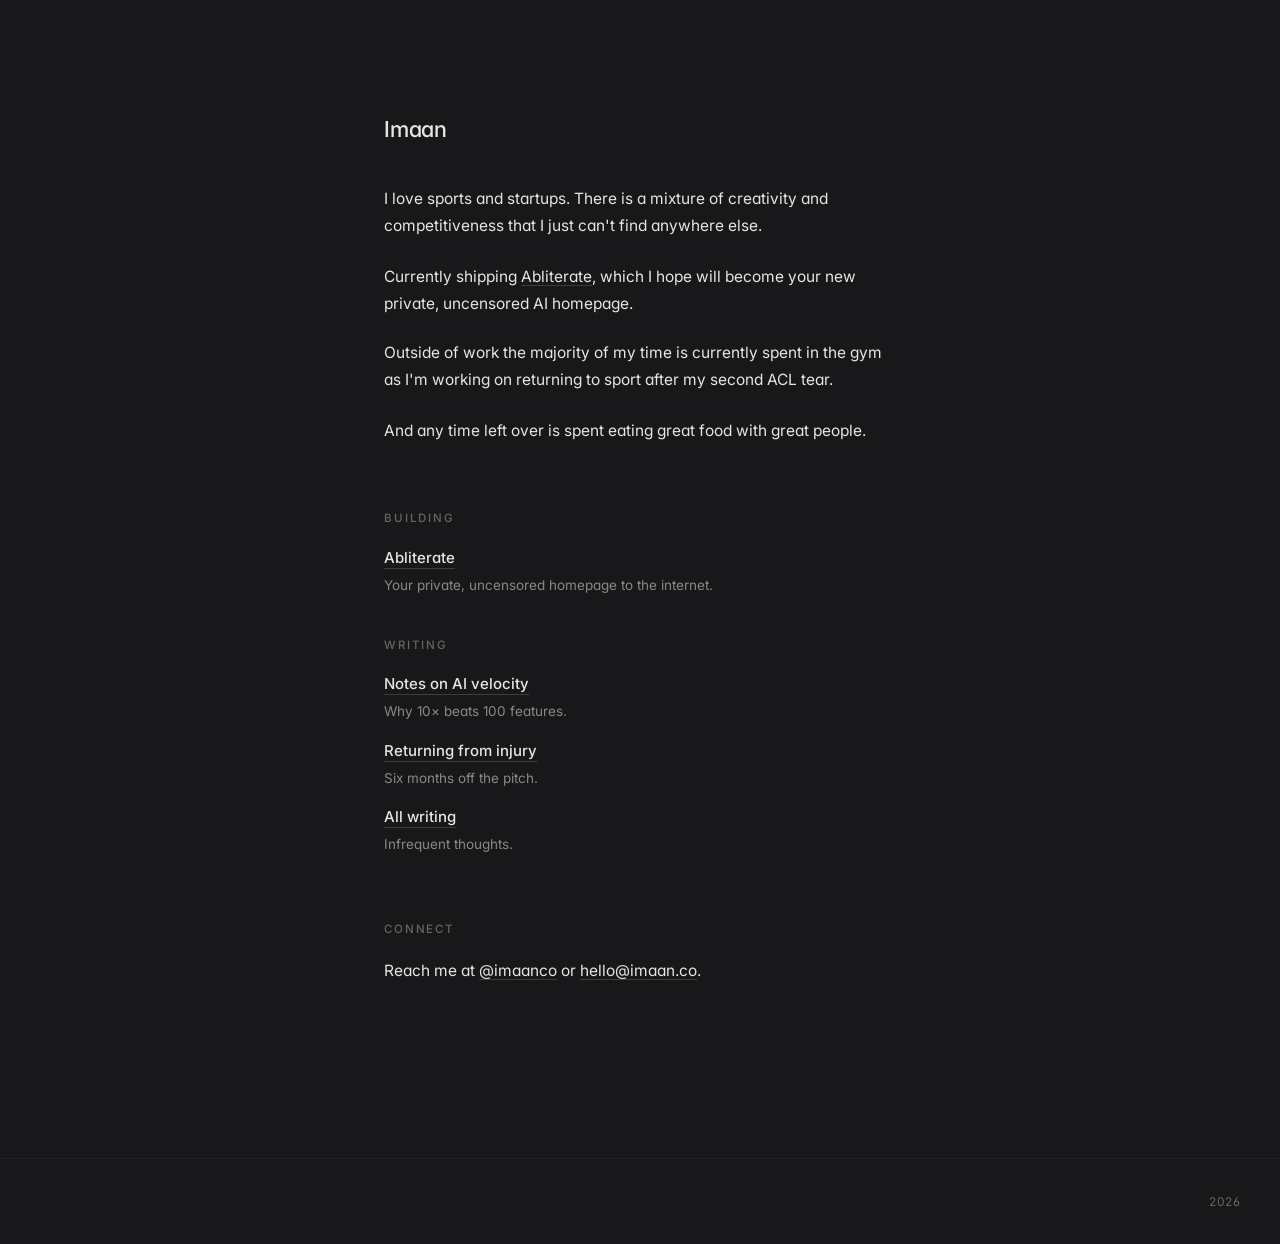
==== commit 6005c42a: "Initial commit: hand-written static rebuild Replaces the Next.js site at imaan/landing-page with a n" ====
--- a/index.html
+++ b/index.html
@@ -1,7082 +1,85 @@
-<!doctype html>
-<!-- Made in Framer · framer.com ✨ -->
-<!-- Published Mar 10, 2026, 9:21 AM UTC -->
-<html lang="en" data-redirect-timezone="1">
-  <head>
-    <meta charset="utf-8" />
-    <!-- Start of headStart -->
+<!DOCTYPE html><html lang="en"><head>
 
-    <!-- End of headStart -->
-    <meta name="viewport" content="width=device-width" />
-    <meta name="generator" content="Framer 8b16de8" />
-    <title>Imaan Minaii</title>
-    <meta
-      name="description"
-      content="I solve complex problems for B2B SaaS leaders. Identify the problem, design a solution and manage the team until they are shipping without me."
-    />
-    <meta
-      name="framer-search-index"
-      content="https://framerusercontent.com/sites/72n4br0nlHMEs63iCJeZGc/searchIndex-AWzXQUrvMIU4.json"
-    />
-    <meta
-      name="framer-search-index-fallback"
-      content="https://framerusercontent.com/sites/72n4br0nlHMEs63iCJeZGc/searchIndex-PclIqZm3Ijsw.json"
-    />
-    <link
-      href="https://framerusercontent.com/images/i2ZTCUnoC0tflPhZZX0PojW82gI.svg"
-      rel="icon"
-      media="(prefers-color-scheme: light)"
-    />
-    <link
-      href="https://framerusercontent.com/images/i2ZTCUnoC0tflPhZZX0PojW82gI.svg"
-      rel="icon"
-      media="(prefers-color-scheme: dark)"
-    />
-    <!-- Open Graph / Facebook -->
-    <meta property="og:type" content="website" />
-    <meta property="og:title" content="Imaan Minaii" />
-    <meta
-      property="og:description"
-      content="I solve complex problems for B2B SaaS leaders. Identify the problem, design a solution and manage the team until they are shipping without me."
-    />
-    <!-- Twitter -->
-    <meta name="twitter:card" content="summary_large_image" />
-    <meta name="twitter:title" content="Imaan Minaii" />
-    <meta
-      name="twitter:description"
-      content="I solve complex problems for B2B SaaS leaders. Identify the problem, design a solution and manage the team until they are shipping without me."
-    />
 
-    <style data-framer-font-css>
-      /* latin-ext */
-      @font-face {
-        font-family: "Instrument Serif";
-        font-style: italic;
-        font-weight: 400;
-        font-display: swap;
-        src: url(https://fonts.gstatic.com/s/instrumentserif/v5/jizHRFtNs2ka5fXjeivQ4LroWlx-6zAjgn7MsNo.woff2)
-          format("woff2");
-        unicode-range:
-          U+0100-02BA, U+02BD-02C5, U+02C7-02CC, U+02CE-02D7, U+02DD-02FF,
-          U+0304, U+0308, U+0329, U+1D00-1DBF, U+1E00-1E9F, U+1EF2-1EFF, U+2020,
-          U+20A0-20AB, U+20AD-20C0, U+2113, U+2C60-2C7F, U+A720-A7FF;
-      }
-      /* latin */
-      @font-face {
-        font-family: "Instrument Serif";
-        font-style: italic;
-        font-weight: 400;
-        font-display: swap;
-        src: url(https://fonts.gstatic.com/s/instrumentserif/v5/jizHRFtNs2ka5fXjeivQ4LroWlx-6zAjjH7M.woff2)
-          format("woff2");
-        unicode-range:
-          U+0000-00FF, U+0131, U+0152-0153, U+02BB-02BC, U+02C6, U+02DA, U+02DC,
-          U+0304, U+0308, U+0329, U+2000-206F, U+20AC, U+2122, U+2191, U+2193,
-          U+2212, U+2215, U+FEFF, U+FFFD;
-      }
-      /* cyrillic-ext */
-      @font-face {
-        font-family: "Inter";
-        font-style: normal;
-        font-weight: 300;
-        font-display: swap;
-        src: url(https://fonts.gstatic.com/s/inter/v20/UcCO3FwrK3iLTeHuS_nVMrMxCp50SjIw2boKoduKmMEVuOKfAZJhiI2B.woff2)
-          format("woff2");
-        unicode-range:
-          U+0460-052F, U+1C80-1C8A, U+20B4, U+2DE0-2DFF, U+A640-A69F,
-          U+FE2E-FE2F;
-      }
-      /* cyrillic */
-      @font-face {
-        font-family: "Inter";
-        font-style: normal;
-        font-weight: 300;
-        font-display: swap;
-        src: url(https://fonts.gstatic.com/s/inter/v20/UcCO3FwrK3iLTeHuS_nVMrMxCp50SjIw2boKoduKmMEVuOKfAZthiI2B.woff2)
-          format("woff2");
-        unicode-range: U+0301, U+0400-045F, U+0490-0491, U+04B0-04B1, U+2116;
-      }
-      /* greek-ext */
-      @font-face {
-        font-family: "Inter";
-        font-style: normal;
-        font-weight: 300;
-        font-display: swap;
-        src: url(https://fonts.gstatic.com/s/inter/v20/UcCO3FwrK3iLTeHuS_nVMrMxCp50SjIw2boKoduKmMEVuOKfAZNhiI2B.woff2)
-          format("woff2");
-        unicode-range: U+1F00-1FFF;
-      }
-      /* greek */
-      @font-face {
-        font-family: "Inter";
-        font-style: normal;
-        font-weight: 300;
-        font-display: swap;
-        src: url(https://fonts.gstatic.com/s/inter/v20/UcCO3FwrK3iLTeHuS_nVMrMxCp50SjIw2boKoduKmMEVuOKfAZxhiI2B.woff2)
-          format("woff2");
-        unicode-range:
-          U+0370-0377, U+037A-037F, U+0384-038A, U+038C, U+038E-03A1,
-          U+03A3-03FF;
-      }
-      /* vietnamese */
-      @font-face {
-        font-family: "Inter";
-        font-style: normal;
-        font-weight: 300;
-        font-display: swap;
-        src: url(https://fonts.gstatic.com/s/inter/v20/UcCO3FwrK3iLTeHuS_nVMrMxCp50SjIw2boKoduKmMEVuOKfAZBhiI2B.woff2)
-          format("woff2");
-        unicode-range:
-          U+0102-0103, U+0110-0111, U+0128-0129, U+0168-0169, U+01A0-01A1,
-          U+01AF-01B0, U+0300-0301, U+0303-0304, U+0308-0309, U+0323, U+0329,
-          U+1EA0-1EF9, U+20AB;
-      }
-      /* latin-ext */
-      @font-face {
-        font-family: "Inter";
-        font-style: normal;
-        font-weight: 300;
-        font-display: swap;
-        src: url(https://fonts.gstatic.com/s/inter/v20/UcCO3FwrK3iLTeHuS_nVMrMxCp50SjIw2boKoduKmMEVuOKfAZFhiI2B.woff2)
-          format("woff2");
-        unicode-range:
-          U+0100-02BA, U+02BD-02C5, U+02C7-02CC, U+02CE-02D7, U+02DD-02FF,
-          U+0304, U+0308, U+0329, U+1D00-1DBF, U+1E00-1E9F, U+1EF2-1EFF, U+2020,
-          U+20A0-20AB, U+20AD-20C0, U+2113, U+2C60-2C7F, U+A720-A7FF;
-      }
-      /* latin */
-      @font-face {
-        font-family: "Inter";
-        font-style: normal;
-        font-weight: 300;
-        font-display: swap;
-        src: url(https://fonts.gstatic.com/s/inter/v20/UcCO3FwrK3iLTeHuS_nVMrMxCp50SjIw2boKoduKmMEVuOKfAZ9hiA.woff2)
-          format("woff2");
-        unicode-range:
-          U+0000-00FF, U+0131, U+0152-0153, U+02BB-02BC, U+02C6, U+02DA, U+02DC,
-          U+0304, U+0308, U+0329, U+2000-206F, U+20AC, U+2122, U+2191, U+2193,
-          U+2212, U+2215, U+FEFF, U+FFFD;
-      }
+<meta charset="utf-8">
+<meta name="viewport" content="width=device-width, initial-scale=1">
+<title>Imaan</title>
+<meta name="description" content="Sport, startups, software. Building tools for people who could build before AI.">
+<link rel="preconnect" href="https://fonts.googleapis.com">
+<link rel="preconnect" href="https://fonts.gstatic.com" crossorigin="">
+<link href="https://fonts.googleapis.com/css2?family=Inter:wght@400;500;600&amp;display=swap" rel="stylesheet">
+<link rel="stylesheet" href="site.css">
+</head>
+<body data-screen-label="Homepage" style="">
 
-      @font-face {
-        font-family: "Inter";
-        src: url("https://framerusercontent.com/assets/5vvr9Vy74if2I6bQbJvbw7SY1pQ.woff2");
-        font-display: swap;
-        font-style: normal;
-        font-weight: 400;
-        unicode-range:
-          U+0460-052F, U+1C80-1C88, U+20B4, U+2DE0-2DFF, U+A640-A69F,
-          U+FE2E-FE2F;
-      }
-      @font-face {
-        font-family: "Inter";
-        src: url("https://framerusercontent.com/assets/EOr0mi4hNtlgWNn9if640EZzXCo.woff2");
-        font-display: swap;
-        font-style: normal;
-        font-weight: 400;
-        unicode-range: U+0301, U+0400-045F, U+0490-0491, U+04B0-04B1, U+2116;
-      }
-      @font-face {
-        font-family: "Inter";
-        src: url("https://framerusercontent.com/assets/Y9k9QrlZAqio88Klkmbd8VoMQc.woff2");
-        font-display: swap;
-        font-style: normal;
-        font-weight: 400;
-        unicode-range: U+1F00-1FFF;
-      }
-      @font-face {
-        font-family: "Inter";
-        src: url("https://framerusercontent.com/assets/OYrD2tBIBPvoJXiIHnLoOXnY9M.woff2");
-        font-display: swap;
-        font-style: normal;
-        font-weight: 400;
-        unicode-range: U+0370-03FF;
-      }
-      @font-face {
-        font-family: "Inter";
-        src: url("https://framerusercontent.com/assets/JeYwfuaPfZHQhEG8U5gtPDZ7WQ.woff2");
-        font-display: swap;
-        font-style: normal;
-        font-weight: 400;
-        unicode-range:
-          U+0100-024F, U+0259, U+1E00-1EFF, U+2020, U+20A0-20AB, U+20AD-20CF,
-          U+2113, U+2C60-2C7F, U+A720-A7FF;
-      }
-      @font-face {
-        font-family: "Inter";
-        src: url("https://framerusercontent.com/assets/GrgcKwrN6d3Uz8EwcLHZxwEfC4.woff2");
-        font-display: swap;
-        font-style: normal;
-        font-weight: 400;
-        unicode-range:
-          U+0000-00FF, U+0131, U+0152-0153, U+02BB-02BC, U+02C6, U+02DA, U+02DC,
-          U+2000-206F, U+2070, U+2074-207E, U+2080-208E, U+20AC, U+2122, U+2191,
-          U+2193, U+2212, U+2215, U+FEFF, U+FFFD;
-      }
-      @font-face {
-        font-family: "Inter";
-        src: url("https://framerusercontent.com/assets/b6Y37FthZeALduNqHicBT6FutY.woff2");
-        font-display: swap;
-        font-style: normal;
-        font-weight: 400;
-        unicode-range:
-          U+0102-0103, U+0110-0111, U+0128-0129, U+0168-0169, U+01A0-01A1,
-          U+01AF-01B0, U+1EA0-1EF9, U+20AB;
-      }
-      @font-face {
-        font-family: "Inter";
-        src: url("https://framerusercontent.com/assets/CfMzU8w2e7tHgF4T4rATMPuWosA.woff2");
-        font-display: swap;
-        font-style: italic;
-        font-weight: 400;
-        unicode-range:
-          U+0460-052F, U+1C80-1C88, U+20B4, U+2DE0-2DFF, U+A640-A69F,
-          U+FE2E-FE2F;
-      }
-      @font-face {
-        font-family: "Inter";
-        src: url("https://framerusercontent.com/assets/867QObYax8ANsfX4TGEVU9YiCM.woff2");
-        font-display: swap;
-        font-style: italic;
-        font-weight: 400;
-        unicode-range: U+0301, U+0400-045F, U+0490-0491, U+04B0-04B1, U+2116;
-      }
-      @font-face {
-        font-family: "Inter";
-        src: url("https://framerusercontent.com/assets/Oyn2ZbENFdnW7mt2Lzjk1h9Zb9k.woff2");
-        font-display: swap;
-        font-style: italic;
-        font-weight: 400;
-        unicode-range: U+1F00-1FFF;
-      }
-      @font-face {
-        font-family: "Inter";
-        src: url("https://framerusercontent.com/assets/cdAe8hgZ1cMyLu9g005pAW3xMo.woff2");
-        font-display: swap;
-        font-style: italic;
-        font-weight: 400;
-        unicode-range: U+0370-03FF;
-      }
-      @font-face {
-        font-family: "Inter";
-        src: url("https://framerusercontent.com/assets/DOfvtmE1UplCq161m6Hj8CSQYg.woff2");
-        font-display: swap;
-        font-style: italic;
-        font-weight: 400;
-        unicode-range:
-          U+0100-024F, U+0259, U+1E00-1EFF, U+2020, U+20A0-20AB, U+20AD-20CF,
-          U+2113, U+2C60-2C7F, U+A720-A7FF;
-      }
-      @font-face {
-        font-family: "Inter";
-        src: url("https://framerusercontent.com/assets/pKRFNWFoZl77qYCAIp84lN1h944.woff2");
-        font-display: swap;
-        font-style: italic;
-        font-weight: 400;
-        unicode-range:
-          U+0000-00FF, U+0131, U+0152-0153, U+02BB-02BC, U+02C6, U+02DA, U+02DC,
-          U+2000-206F, U+2070, U+2074-207E, U+2080-208E, U+20AC, U+2122, U+2191,
-          U+2193, U+2212, U+2215, U+FEFF, U+FFFD;
-      }
-      @font-face {
-        font-family: "Inter";
-        src: url("https://framerusercontent.com/assets/tKtBcDnBMevsEEJKdNGhhkLzYo.woff2");
-        font-display: swap;
-        font-style: italic;
-        font-weight: 400;
-        unicode-range:
-          U+0102-0103, U+0110-0111, U+0128-0129, U+0168-0169, U+01A0-01A1,
-          U+01AF-01B0, U+1EA0-1EF9, U+20AB;
-      }
-      @font-face {
-        font-family: "Inter";
-        src: url("https://framerusercontent.com/assets/DpPBYI0sL4fYLgAkX8KXOPVt7c.woff2");
-        font-display: swap;
-        font-style: normal;
-        font-weight: 700;
-        unicode-range:
-          U+0460-052F, U+1C80-1C88, U+20B4, U+2DE0-2DFF, U+A640-A69F,
-          U+FE2E-FE2F;
-      }
-      @font-face {
-        font-family: "Inter";
-        src: url("https://framerusercontent.com/assets/4RAEQdEOrcnDkhHiiCbJOw92Lk.woff2");
-        font-display: swap;
-        font-style: normal;
-        font-weight: 700;
-        unicode-range: U+0301, U+0400-045F, U+0490-0491, U+04B0-04B1, U+2116;
-      }
-      @font-face {
-        font-family: "Inter";
-        src: url("https://framerusercontent.com/assets/1K3W8DizY3v4emK8Mb08YHxTbs.woff2");
-        font-display: swap;
-        font-style: normal;
-        font-weight: 700;
-        unicode-range: U+1F00-1FFF;
-      }
-      @font-face {
-        font-family: "Inter";
-        src: url("https://framerusercontent.com/assets/tUSCtfYVM1I1IchuyCwz9gDdQ.woff2");
-        font-display: swap;
-        font-style: normal;
-        font-weight: 700;
-        unicode-range: U+0370-03FF;
-      }
-      @font-face {
-        font-family: "Inter";
-        src: url("https://framerusercontent.com/assets/VgYFWiwsAC5OYxAycRXXvhze58.woff2");
-        font-display: swap;
-        font-style: normal;
-        font-weight: 700;
-        unicode-range:
-          U+0100-024F, U+0259, U+1E00-1EFF, U+2020, U+20A0-20AB, U+20AD-20CF,
-          U+2113, U+2C60-2C7F, U+A720-A7FF;
-      }
-      @font-face {
-        font-family: "Inter";
-        src: url("https://framerusercontent.com/assets/DXD0Q7LSl7HEvDzucnyLnGBHM.woff2");
-        font-display: swap;
-        font-style: normal;
-        font-weight: 700;
-        unicode-range:
-          U+0000-00FF, U+0131, U+0152-0153, U+02BB-02BC, U+02C6, U+02DA, U+02DC,
-          U+2000-206F, U+2074, U+20AC, U+2122, U+2191, U+2193, U+2212, U+2215,
-          U+FEFF, U+FFFD;
-      }
-      @font-face {
-        font-family: "Inter";
-        src: url("https://framerusercontent.com/assets/GIryZETIX4IFypco5pYZONKhJIo.woff2");
-        font-display: swap;
-        font-style: normal;
-        font-weight: 700;
-        unicode-range:
-          U+0102-0103, U+0110-0111, U+0128-0129, U+0168-0169, U+01A0-01A1,
-          U+01AF-01B0, U+1EA0-1EF9, U+20AB;
-      }
-      @font-face {
-        font-family: "Inter";
-        src: url("https://framerusercontent.com/assets/H89BbHkbHDzlxZzxi8uPzTsp90.woff2");
-        font-display: swap;
-        font-style: italic;
-        font-weight: 700;
-        unicode-range:
-          U+0460-052F, U+1C80-1C88, U+20B4, U+2DE0-2DFF, U+A640-A69F,
-          U+FE2E-FE2F;
-      }
-      @font-face {
-        font-family: "Inter";
-        src: url("https://framerusercontent.com/assets/u6gJwDuwB143kpNK1T1MDKDWkMc.woff2");
-        font-display: swap;
-        font-style: italic;
-        font-weight: 700;
-        unicode-range: U+0301, U+0400-045F, U+0490-0491, U+04B0-04B1, U+2116;
-      }
-      @font-face {
-        font-family: "Inter";
-        src: url("https://framerusercontent.com/assets/43sJ6MfOPh1LCJt46OvyDuSbA6o.woff2");
-        font-display: swap;
-        font-style: italic;
-        font-weight: 700;
-        unicode-range: U+1F00-1FFF;
-      }
-      @font-face {
-        font-family: "Inter";
-        src: url("https://framerusercontent.com/assets/wccHG0r4gBDAIRhfHiOlq6oEkqw.woff2");
-        font-display: swap;
-        font-style: italic;
-        font-weight: 700;
-        unicode-range: U+0370-03FF;
-      }
-      @font-face {
-        font-family: "Inter";
-        src: url("https://framerusercontent.com/assets/WZ367JPwf9bRW6LdTHN8rXgSjw.woff2");
-        font-display: swap;
-        font-style: italic;
-        font-weight: 700;
-        unicode-range:
-          U+0100-024F, U+0259, U+1E00-1EFF, U+2020, U+20A0-20AB, U+20AD-20CF,
-          U+2113, U+2C60-2C7F, U+A720-A7FF;
-      }
-      @font-face {
-        font-family: "Inter";
-        src: url("https://framerusercontent.com/assets/QxmhnWTzLtyjIiZcfaLIJ8EFBXU.woff2");
-        font-display: swap;
-        font-style: italic;
-        font-weight: 700;
-        unicode-range:
-          U+0000-00FF, U+0131, U+0152-0153, U+02BB-02BC, U+02C6, U+02DA, U+02DC,
-          U+2000-206F, U+2074, U+20AC, U+2122, U+2191, U+2193, U+2212, U+2215,
-          U+FEFF, U+FFFD;
-      }
-      @font-face {
-        font-family: "Inter";
-        src: url("https://framerusercontent.com/assets/2A4Xx7CngadFGlVV4xrO06OBHY.woff2");
-        font-display: swap;
-        font-style: italic;
-        font-weight: 700;
-        unicode-range:
-          U+0102-0103, U+0110-0111, U+0128-0129, U+0168-0169, U+01A0-01A1,
-          U+01AF-01B0, U+1EA0-1EF9, U+20AB;
-      }
-      @font-face {
-        font-family: "Inter";
-        src: url("https://framerusercontent.com/assets/vFzuJY0c65av44uhEKB6vyjFMg.woff2");
-        font-display: swap;
-        font-style: italic;
-        font-weight: 400;
-        unicode-range:
-          U+0000-00FF, U+0131, U+0152-0153, U+02BB-02BC, U+02C6, U+02DA, U+02DC,
-          U+2000-206F, U+2074, U+20AC, U+2122, U+2191, U+2193, U+2212, U+2215,
-          U+FEFF, U+FFFD;
-      }
-      @font-face {
-        font-family: "Inter";
-        src: url("https://framerusercontent.com/assets/hyOgCu0Xnghbimh0pE8QTvtt2AU.woff2");
-        font-display: swap;
-        font-style: normal;
-        font-weight: 600;
-        unicode-range:
-          U+0460-052F, U+1C80-1C88, U+20B4, U+2DE0-2DFF, U+A640-A69F,
-          U+FE2E-FE2F;
-      }
-      @font-face {
-        font-family: "Inter";
-        src: url("https://framerusercontent.com/assets/NeGmSOXrPBfEFIy5YZeHq17LEDA.woff2");
-        font-display: swap;
-        font-style: normal;
-        font-weight: 600;
-        unicode-range: U+0301, U+0400-045F, U+0490-0491, U+04B0-04B1, U+2116;
-      }
-      @font-face {
-        font-family: "Inter";
-        src: url("https://framerusercontent.com/assets/oYaAX5himiTPYuN8vLWnqBbfD2s.woff2");
-        font-display: swap;
-        font-style: normal;
-        font-weight: 600;
-        unicode-range: U+1F00-1FFF;
-      }
-      @font-face {
-        font-family: "Inter";
-        src: url("https://framerusercontent.com/assets/lEJLP4R0yuCaMCjSXYHtJw72M.woff2");
-        font-display: swap;
-        font-style: normal;
-        font-weight: 600;
-        unicode-range: U+0370-03FF;
-      }
-      @font-face {
-        font-family: "Inter";
-        src: url("https://framerusercontent.com/assets/cRJyLNuTJR5jbyKzGi33wU9cqIQ.woff2");
-        font-display: swap;
-        font-style: normal;
-        font-weight: 600;
-        unicode-range:
-          U+0100-024F, U+0259, U+1E00-1EFF, U+2020, U+20A0-20AB, U+20AD-20CF,
-          U+2113, U+2C60-2C7F, U+A720-A7FF;
-      }
-      @font-face {
-        font-family: "Inter";
-        src: url("https://framerusercontent.com/assets/1ZFS7N918ojhhd0nQWdj3jz4w.woff2");
-        font-display: swap;
-        font-style: normal;
-        font-weight: 600;
-        unicode-range:
-          U+0000-00FF, U+0131, U+0152-0153, U+02BB-02BC, U+02C6, U+02DA, U+02DC,
-          U+2000-206F, U+2074, U+20AC, U+2122, U+2191, U+2193, U+2212, U+2215,
-          U+FEFF, U+FFFD;
-      }
-      @font-face {
-        font-family: "Inter";
-        src: url("https://framerusercontent.com/assets/A0Wcc7NgXMjUuFdquHDrIZpzZw0.woff2");
-        font-display: swap;
-        font-style: normal;
-        font-weight: 600;
-        unicode-range:
-          U+0102-0103, U+0110-0111, U+0128-0129, U+0168-0169, U+01A0-01A1,
-          U+01AF-01B0, U+1EA0-1EF9, U+20AB;
-      }
-      @font-face {
-        font-family: "Inter";
-        src: url("https://framerusercontent.com/assets/vQyevYAyHtARFwPqUzQGpnDs.woff2");
-        font-display: swap;
-        font-style: normal;
-        font-weight: 400;
-        unicode-range:
-          U+0000-00FF, U+0131, U+0152-0153, U+02BB-02BC, U+02C6, U+02DA, U+02DC,
-          U+2000-206F, U+2074, U+20AC, U+2122, U+2191, U+2193, U+2212, U+2215,
-          U+FEFF, U+FFFD;
-      }
-      @font-face {
-        font-family: "Satoshi";
-        src: url("https://framerusercontent.com/third-party-assets/fontshare/wf/P2LQKHE6KA6ZP4AAGN72KDWMHH6ZH3TA/ZC32TK2P7FPS5GFTL46EU6KQJA24ZYDB/7AHDUZ4A7LFLVFUIFSARGIWCRQJHISQP.woff2");
-        font-display: swap;
-        font-style: normal;
-        font-weight: 500;
-      }
-      @font-face {
-        font-family: "Satoshi";
-        src: url("https://framerusercontent.com/third-party-assets/fontshare/wf/LAFFD4SDUCDVQEXFPDC7C53EQ4ZELWQI/PXCT3G6LO6ICM5I3NTYENYPWJAECAWDD/GHM6WVH6MILNYOOCXHXB5GTSGNTMGXZR.woff2");
-        font-display: swap;
-        font-style: normal;
-        font-weight: 700;
-      }
-      @font-face {
-        font-family: "Satoshi";
-        src: url("https://framerusercontent.com/third-party-assets/fontshare/wf/CDEBEFT2R7XKNGXSBBLZGMY4MMHZG75P/HEVKDGQCYDZ7Z6CDVR2ZQGBCTUD6ZARH/BKWEE3VKGTFABE37K2DTH625VUSN2N35.woff2");
-        font-display: swap;
-        font-style: italic;
-        font-weight: 700;
-      }
-      @font-face {
-        font-family: "Satoshi";
-        src: url("https://framerusercontent.com/third-party-assets/fontshare/wf/NID3I7RITWZSKXRCJGOCMP5NOADJK6IG/2HLHGD7OBTWCOHW64YXOE5KFXHU4KJHM/ZHME2QIRFR7UPJ47NLY27RCAFY44CKZJ.woff2");
-        font-display: swap;
-        font-style: italic;
-        font-weight: 500;
-      }
-      @font-face {
-        font-family: "Instrument Serif Placeholder";
-        src: local("Times New Roman");
-        ascent-override: 117.87%;
-        descent-override: 36.91%;
-        line-gap-override: 0%;
-        size-adjust: 83.99%;
-      }
-      @font-face {
-        font-family: "Inter Placeholder";
-        src: local("Arial");
-        ascent-override: 89.79%;
-        descent-override: 22.36%;
-        line-gap-override: 0%;
-        size-adjust: 107.89%;
-      }
-      @font-face {
-        font-family: "Satoshi Placeholder";
-        src: local("Arial");
-        ascent-override: 102.23%;
-        descent-override: 24.29%;
-        line-gap-override: 10.12%;
-        size-adjust: 98.8%;
-      }
-    </style>
-    <link href="https://fonts.gstatic.com" rel="preconnect" crossorigin />
-    <meta name="robots" content="max-image-preview:large" />
-    <link
-      rel="canonical"
-      href="https://thankful-apartment-080430.framer.app/"
-    />
-    <meta
-      property="og:url"
-      content="https://thankful-apartment-080430.framer.app/"
-    />
-    <style data-framer-breakpoint-css>
-      @media (min-width: 1200px) {
-        .hidden-1cs75zj {
-          display: none !important;
-        }
-      }
-      @media (min-width: 810px) and (max-width: 1199.98px) {
-        .hidden-1sqp8y {
-          display: none !important;
-        }
-      }
-      @media (max-width: 809.98px) {
-        .hidden-182025u {
-          display: none !important;
-        }
-      }
-    </style>
-    <style
-      data-framer-css-ssr-minified
-      data-framer-components="framer-lib-cursors-host framer-tOFiT PropertyOverrides framer-Zxlrh framer-ovHgc framer-lib-combinedCSSRules framer-4qvtw framer-0AhJV"
-    >
-      html,
-      body,
-      #main {
-        box-sizing: border-box;
-        margin: 0;
-        padding: 0;
-      }
-      :root {
-        -webkit-font-smoothing: antialiased;
-        -moz-osx-font-smoothing: grayscale;
-      }
-      * {
-        box-sizing: border-box;
-        -webkit-font-smoothing: inherit;
-      }
-      h1,
-      h2,
-      h3,
-      h4,
-      h5,
-      h6,
-      p,
-      figure {
-        margin: 0;
-      }
-      body,
-      input,
-      textarea,
-      select,
-      button {
-        font-family: sans-serif;
-        font-size: 12px;
-      }
-      body {
-        --token-0a0787f4-acc7-4c77-bc44-5077db5742f9: #0a0a0a;
-        --token-db045c8d-82bf-47c4-8c5a-9446a159a946: #fcfcfa;
-        --token-7525b78a-2f50-4d1b-b609-39a2e89b5d83: #999;
-        --token-75959dab-2c20-4b1a-a94b-e2dfa46fe2e8: #ffffff1a;
-        --token-2c8e730a-6f7f-4e7f-b0a6-e316cb419f8d: #0d0d0d;
-        --token-ed13dd87-efcd-4d28-b449-ce1f4c93eec1: #0d0d0d;
-      }
+<main class="home">
 
-      @supports (background: -webkit-named-image(i)) and
-        (not (grid-template-rows: subgrid)) {
-        body {
-          --framer-will-change-override: transform;
-        }
-      }
-      @supports (background: -webkit-named-image(i)) and
-        (not (position-area: top right)) {
-        body {
-          --framer-will-change-filter-override: filter;
-        }
-      }
-      [data-framer-component-type="Text"] div div span,
-      [data-framer-component-type="Text"] a div span,
-      [data-framer-component-type="Text"] span span span,
-      [data-framer-component-type="Text"] p span span,
-      [data-framer-component-type="Text"] h1 span span,
-      [data-framer-component-type="Text"] h2 span span,
-      [data-framer-component-type="Text"] h3 span span,
-      [data-framer-component-type="Text"] h4 span span,
-      [data-framer-component-type="Text"] h5 span span,
-      [data-framer-component-type="Text"] h6 span span,
-      [data-framer-component-type="Text"] a {
-        font-family: var(--font-family);
-        font-style: var(--font-style);
-        font-weight: min(
-          calc(var(--framer-font-weight-increase, 0) + var(--font-weight, 400)),
-          900
-        );
-        color: var(--text-color);
-        letter-spacing: var(--letter-spacing);
-        font-size: var(--font-size);
-        text-transform: var(--text-transform);
-        --text-decoration: var(--framer-text-decoration-style, solid)
-          var(--framer-text-decoration, none)
-          var(--framer-text-decoration-color, currentcolor)
-          var(--framer-text-decoration-thickness, auto);
-        --text-decoration-skip-ink: var(--framer-text-decoration-skip-ink);
-        --text-underline-offset: var(--framer-text-decoration-offset);
-        line-height: var(--line-height);
-        --font-family: var(--framer-font-family);
-        --font-style: var(--framer-font-style);
-        --font-weight: var(--framer-font-weight);
-        --text-color: var(--framer-text-color);
-        --letter-spacing: var(--framer-letter-spacing);
-        --font-size: var(--framer-font-size);
-        --text-transform: var(--framer-text-transform);
-        --line-height: var(--framer-line-height);
-      }
-      @supports not (color: color(display-p3 1 1 1)) {
-        p.framer-text,
-        div.framer-text,
-        h1.framer-text,
-        h2.framer-text,
-        h3.framer-text,
-        h4.framer-text,
-        h5.framer-text,
-        h6.framer-text,
-        li.framer-text,
-        ol.framer-text,
-        ul.framer-text,
-        span.framer-text:not([data-text-fill]) {
-          color: var(
-            --framer-blockquote-text-color-rgb,
-            var(
-              --framer-blockquote-text-color,
-              var(--framer-text-color-rgb, var(--framer-text-color, #000))
-            )
-          );
-          -webkit-text-stroke-color: var(
-            --framer-text-stroke-color-rgb,
-            var(--framer-text-stroke-color, initial)
-          );
-        }
-        mark.framer-text {
-          background-color: var(
-            --framer-blockquote-text-background-color-rgb,
-            var(
-              --framer-blockquote-text-background-color,
-              var(
-                --framer-text-background-color-rgb,
-                var(--framer-text-background-color, initial)
-              )
-            )
-          );
-        }
-      }
-      @supports not (color: color(display-p3 1 1 1)) {
-        code.framer-text,
-        code.framer-text span.framer-text:not([data-text-fill]) {
-          color: var(
-            --framer-blockquote-text-color-rgb,
-            var(
-              --framer-blockquote-text-color,
-              var(
-                --framer-code-text-color-rgb,
-                var(
-                  --framer-code-text-color,
-                  var(--framer-text-color-rgb, var(--framer-text-color, #000))
-                )
-              )
-            )
-          );
-        }
-      }
-      @supports not (color: color(display-p3 1 1 1)) {
-        a.framer-text,
-        span.framer-text[data-nested-link] {
-          color: var(
-            --framer-blockquote-text-color-rgb,
-            var(
-              --framer-blockquote-text-color,
-              var(
-                --framer-link-text-color-rgb,
-                var(
-                  --framer-link-text-color,
-                  var(--framer-text-color-rgb, var(--framer-text-color, #000))
-                )
-              )
-            )
-          );
-          background-color: var(
-            --framer-link-text-background-color-rgb,
-            var(--framer-link-text-background-color, initial)
-          );
-          -webkit-text-decoration-color: var(
-            --framer-link-text-decoration-color-rgb,
-            var(
-              --framer-link-text-decoration-color,
-              var(
-                --framer-text-decoration-color-rgb,
-                var(--framer-text-decoration-color, currentcolor)
-              )
-            )
-          );
-          text-decoration-color: var(
-            --framer-link-text-decoration-color-rgb,
-            var(
-              --framer-link-text-decoration-color,
-              var(
-                --framer-text-decoration-color-rgb,
-                var(--framer-text-decoration-color, currentcolor)
-              )
-            )
-          );
-        }
-      }
-      @supports not (color: color(display-p3 1 1 1)) {
-        code.framer-text a.framer-text,
-        code.framer-text a.framer-text span.framer-text:not([data-text-fill]),
-        code.framer-text span.framer-text[data-nested-link],
-        code.framer-text
-          span.framer-text[data-nested-link]
-          span.framer-text:not([data-text-fill]) {
-          color: var(
-            --framer-blockquote-text-color-rgb,
-            var(
-              --framer-blockquote-text-color,
-              var(
-                --framer-link-text-color-rgb,
-                var(
-                  --framer-link-text-color,
-                  var(
-                    --framer-code-text-color-rgb,
-                    var(
-                      --framer-code-text-color,
-                      var(
-                        --framer-text-color-rgb,
-                        var(--framer-text-color, #000)
-                      )
-                    )
-                  )
-                )
-              )
-            )
-          );
-        }
-      }
-      @supports not (color: color(display-p3 1 1 1)) {
-        a.framer-text:hover,
-        span.framer-text[data-nested-link]:hover {
-          color: var(
-            --framer-link-hover-text-color-rgb,
-            var(
-              --framer-link-hover-text-color,
-              var(
-                --framer-blockquote-text-color-rgb,
-                var(
-                  --framer-blockquote-text-color,
-                  var(
-                    --framer-link-text-color-rgb,
-                    var(
-                      --framer-link-text-color,
-                      var(
-                        --framer-text-color-rgb,
-                        var(--framer-text-color, #000)
-                      )
-                    )
-                  )
-                )
-              )
-            )
-          );
-          background-color: var(
-            --framer-link-hover-text-background-color-rgb,
-            var(
-              --framer-link-hover-text-background-color,
-              var(
-                --framer-link-text-background-color-rgb,
-                var(
-                  --framer-link-text-background-color,
-                  var(
-                    --framer-text-background-color-rgb,
-                    var(--framer-text-background-color, initial)
-                  )
-                )
-              )
-            )
-          );
-          -webkit-text-decoration-color: var(
-            --framer-link-hover-text-decoration-color-rgb,
-            var(
-              --framer-link-hover-text-decoration-color,
-              var(
-                --framer-link-text-decoration-color-rgb,
-                var(
-                  --framer-link-text-decoration-color,
-                  var(
-                    --framer-text-decoration-color-rgb,
-                    var(--framer-text-decoration-color, currentcolor)
-                  )
-                )
-              )
-            )
-          );
-          text-decoration-color: var(
-            --framer-link-hover-text-decoration-color-rgb,
-            var(
-              --framer-link-hover-text-decoration-color,
-              var(
-                --framer-link-text-decoration-color-rgb,
-                var(
-                  --framer-link-text-decoration-color,
-                  var(
-                    --framer-text-decoration-color-rgb,
-                    var(--framer-text-decoration-color, currentcolor)
-                  )
-                )
-              )
-            )
-          );
-        }
-      }
-      @supports not (color: color(display-p3 1 1 1)) {
-        code.framer-text a.framer-text:hover,
-        code.framer-text span.framer-text[data-nested-link]:hover {
-          color: var(
-            --framer-link-hover-text-color-rgb,
-            var(
-              --framer-link-hover-text-color,
-              var(
-                --framer-blockquote-text-color-rgb,
-                var(
-                  --framer-blockquote-text-color,
-                  var(
-                    --framer-link-text-color-rgb,
-                    var(
-                      --framer-link-text-color,
-                      var(
-                        --framer-code-text-color-rgb,
-                        var(
-                          --framer-code-text-color,
-                          var(
-                            --framer-text-color-rgb,
-                            var(--framer-text-color, #000)
-                          )
-                        )
-                      )
-                    )
-                  )
-                )
-              )
-            )
-          );
-        }
-      }
-      @supports not (color: color(display-p3 1 1 1)) {
-        a.framer-text[data-framer-page-link-current],
-        span.framer-text[data-framer-page-link-current] {
-          color: var(
-            --framer-link-current-text-color-rgb,
-            var(
-              --framer-link-current-text-color,
-              var(
-                --framer-link-text-color-rgb,
-                var(
-                  --framer-link-text-color,
-                  var(--framer-text-color-rgb, var(--framer-text-color, #000))
-                )
-              )
-            )
-          );
-          background-color: var(
-            --framer-link-current-text-background-color-rgb,
-            var(
-              --framer-link-current-text-background-color,
-              var(
-                --framer-link-text-background-color-rgb,
-                var(
-                  --framer-link-text-background-color,
-                  var(
-                    --framer-text-background-color-rgb,
-                    var(--framer-text-background-color, initial)
-                  )
-                )
-              )
-            )
-          );
-          -webkit-text-decoration-color: var(
-            --framer-link-current-text-decoration-color-rgb,
-            var(
-              --framer-link-current-text-decoration-color,
-              var(
-                --framer-link-text-decoration-color-rgb,
-                var(
-                  --framer-link-text-decoration-color,
-                  var(
-                    --framer-text-decoration-color-rgb,
-                    var(--framer-text-decoration-color, currentcolor)
-                  )
-                )
-              )
-            )
-          );
-          text-decoration-color: var(
-            --framer-link-current-text-decoration-color-rgb,
-            var(
-              --framer-link-current-text-decoration-color,
-              var(
-                --framer-link-text-decoration-color-rgb,
-                var(
-                  --framer-link-text-decoration-color,
-                  var(
-                    --framer-text-decoration-color-rgb,
-                    var(--framer-text-decoration-color, currentcolor)
-                  )
-                )
-              )
-            )
-          );
-        }
-      }
-      @supports not (color: color(display-p3 1 1 1)) {
-        code.framer-text a.framer-text[data-framer-page-link-current],
-        code.framer-text
-          a.framer-text[data-framer-page-link-current]
-          span.framer-text:not([data-text-fill]),
-        code.framer-text span.framer-text[data-framer-page-link-current],
-        code.framer-text
-          span.framer-text[data-framer-page-link-current]
-          span.framer-text:not([data-text-fill]) {
-          color: var(
-            --framer-link-current-text-color-rgb,
-            var(
-              --framer-link-current-text-color,
-              var(
-                --framer-link-text-color-rgb,
-                var(
-                  --framer-link-text-color,
-                  var(
-                    --framer-code-text-color-rgb,
-                    var(
-                      --framer-code-text-color,
-                      var(
-                        --framer-text-color-rgb,
-                        var(--framer-text-color, #000)
-                      )
-                    )
-                  )
-                )
-              )
-            )
-          );
-          background-color: var(
-            --framer-link-current-text-background-color-rgb,
-            var(
-              --framer-link-current-text-background-color,
-              var(
-                --framer-link-text-background-color-rgb,
-                var(
-                  --framer-link-text-background-color,
-                  var(
-                    --framer-text-background-color-rgb,
-                    var(--framer-text-background-color, initial)
-                  )
-                )
-              )
-            )
-          );
-        }
-      }
-      @supports not (color: color(display-p3 1 1 1)) {
-        a.framer-text[data-framer-page-link-current]:hover,
-        span.framer-text[data-framer-page-link-current]:hover {
-          color: var(
-            --framer-link-hover-text-color-rgb,
-            var(
-              --framer-link-hover-text-color,
-              var(
-                --framer-link-current-text-color-rgb,
-                var(
-                  --framer-link-current-text-color,
-                  var(
-                    --framer-link-text-color-rgb,
-                    var(
-                      --framer-link-text-color,
-                      var(
-                        --framer-code-text-color-rgb,
-                        var(
-                          --framer-code-text-color,
-                          var(
-                            --framer-text-color-rgb,
-                            var(--framer-text-color, #000)
-                          )
-                        )
-                      )
-                    )
-                  )
-                )
-              )
-            )
-          );
-          background-color: var(
-            --framer-link-hover-text-background-color-rgb,
-            var(
-              --framer-link-hover-text-background-color,
-              var(
-                --framer-link-current-text-background-color-rgb,
-                var(
-                  --framer-link-current-text-background-color,
-                  var(
-                    --framer-link-text-background-color-rgb,
-                    var(--framer-link-text-background-color, initial)
-                  )
-                )
-              )
-            )
-          );
-          -webkit-text-decoration-color: var(
-            --framer-link-hover-text-decoration-color-rgb,
-            var(
-              --framer-link-hover-text-decoration-color,
-              var(
-                --framer-link-current-text-decoration-color-rgb,
-                var(
-                  --framer-link-current-text-decoration-color,
-                  var(
-                    --framer-link-text-decoration-color-rgb,
-                    var(
-                      --framer-link-text-decoration-color,
-                      var(
-                        --framer-text-decoration-color-rgb,
-                        var(--framer-text-decoration-color, currentcolor)
-                      )
-                    )
-                  )
-                )
-              )
-            )
-          );
-          text-decoration-color: var(
-            --framer-link-hover-text-decoration-color-rgb,
-            var(
-              --framer-link-hover-text-decoration-color,
-              var(
-                --framer-link-current-text-decoration-color-rgb,
-                var(
-                  --framer-link-current-text-decoration-color,
-                  var(
-                    --framer-link-text-decoration-color-rgb,
-                    var(
-                      --framer-link-text-decoration-color,
-                      var(
-                        --framer-text-decoration-color-rgb,
-                        var(--framer-text-decoration-color, currentcolor)
-                      )
-                    )
-                  )
-                )
-              )
-            )
-          );
-        }
-      }
-      @supports not (color: color(display-p3 1 1 1)) {
-        code.framer-text a.framer-text[data-framer-page-link-current]:hover,
-        code.framer-text
-          a.framer-text[data-framer-page-link-current]:hover
-          span.framer-text:not([data-text-fill]),
-        code.framer-text span.framer-text[data-framer-page-link-current]:hover,
-        code.framer-text
-          span.framer-text[data-framer-page-link-current]:hover
-          span.framer-text:not([data-text-fill]) {
-          color: var(
-            --framer-link-hover-text-color-rgb,
-            var(
-              --framer-link-hover-text-color,
-              var(
-                --framer-link-current-text-color-rgb,
-                var(
-                  --framer-link-current-text-color,
-                  var(
-                    --framer-link-text-color-rgb,
-                    var(
-                      --framer-link-text-color,
-                      var(
-                        --framer-code-text-color-rgb,
-                        var(
-                          --framer-code-text-color,
-                          var(
-                            --framer-text-color-rgb,
-                            var(--framer-text-color, #000)
-                          )
-                        )
-                      )
-                    )
-                  )
-                )
-              )
-            )
-          );
-          background-color: var(
-            --framer-link-hover-text-background-color-rgb,
-            var(
-              --framer-link-hover-text-background-color,
-              var(
-                --framer-link-current-text-background-color-rgb,
-                var(
-                  --framer-link-current-text-background-color,
-                  var(
-                    --framer-link-text-background-color-rgb,
-                    var(--framer-link-text-background-color, initial)
-                  )
-                )
-              )
-            )
-          );
-        }
-      }
-      @supports not (aspect-ratio: 1) {
-        .framer-text-module:not([data-width="fit"])[style*="aspect-ratio"] {
-          position: relative !important;
-        }
-        .framer-text-module:not(
-            [data-width="fit"]
-          )[style*="aspect-ratio"]:before {
-          content: "";
-          padding-bottom: calc(100% / calc(var(--aspect-ratio)));
-          display: block;
-        }
-        .framer-text-module[data-width="fill"] > :first-child,
-        .framer-text-module[data-width="fill"] > .ssr-variant > :first-child,
-        .framer-text-module:not([data-width="fit"])[style*="aspect-ratio"]
-          > :first-child,
-        .framer-text-module:not([data-width="fit"])[style*="aspect-ratio"]
-          > .ssr-variant
-          > :first-child {
-          position: absolute;
-          top: 0;
-          left: 0;
-          height: 100% !important;
-        }
-      }
-      @supports not (overflow: clip) {
-        :root {
-          --overflow-clip-fallback: hidden;
-        }
-      }
-      @supports (background: -webkit-named-image(i)) and
-        (not (contain-intrinsic-size: inherit)) {
-        div.framer-text,
-        p.framer-text,
-        h1.framer-text,
-        h2.framer-text,
-        h3.framer-text,
-        h4.framer-text,
-        h5.framer-text,
-        h6.framer-text,
-        ol.framer-text,
-        ul.framer-text,
-        li.framer-text,
-        blockquote.framer-text,
-        .framer-text.framer-image {
-          display: var(--text-truncation-display-inline-for-safari-16, revert);
-        }
-        div.framer-text:after,
-        p.framer-text:after,
-        h1.framer-text:after,
-        h2.framer-text:after,
-        h3.framer-text:after,
-        h4.framer-text:after,
-        h5.framer-text:after,
-        h6.framer-text:after,
-        ol.framer-text:after,
-        ul.framer-text:after,
-        li.framer-text:after,
-        blockquote.framer-text:after,
-        .framer-text.framer-image:after {
-          content: var(--text-truncation-line-break-for-safari-16);
-          white-space: pre;
-        }
-        .framer-text.framer-text-module,
-        .framer-text.framer-table-wrapper {
-          display: var(--text-truncation-display-none-for-safari-16, revert);
-        }
-        p.framer-text[data-text-fill] {
-          display: var(
-            --text-truncation-display-inline-for-safari-16,
-            inline-block
-          );
-        }
-      }
-      @supports (corner-shape: superellipse(2)) {
-        :root {
-          --one-if-corner-shape-supported: 1;
-        }
-      }
-      .framer-cursor-none,
-      .framer-cursor-none * {
-        cursor: none !important;
-      }
-      .framer-pointer-events-none,
-      .framer-pointer-events-none * {
-        pointer-events: none !important;
-      }
-      @supports (aspect-ratio: 1) {
-        body {
-          --framer-aspect-ratio-supported: auto;
-        }
-      }
-      .framer-tOFiT.framer-wsxwws,
-      .framer-tOFiT .framer-wsxwws {
-        display: block;
-      }
-      .framer-tOFiT.framer-1cs75zj {
-        background-color: var(
-          --token-0a0787f4-acc7-4c77-bc44-5077db5742f9,
-          #0a0a0a
-        );
-        height: min-content;
-        overflow: var(--overflow-clip-fallback, clip);
-        flex-flow: column;
-        place-content: center flex-start;
-        align-items: center;
-        gap: 0;
-        width: 1200px;
-        padding: 0;
-        display: flex;
-        position: relative;
-      }
-      .framer-tOFiT .framer-157elu7-container {
-        flex: none;
-        width: auto;
-        height: auto;
-        position: relative;
-      }
-      .framer-tOFiT .framer-rbac56 {
-        max-width: 900px;
-        height: min-content;
-        overflow: var(--overflow-clip-fallback, clip);
-        z-index: 5;
-        background-color: #0a0a0a;
-        flex-flow: column;
-        flex: none;
-        place-content: flex-start;
-        align-items: flex-start;
-        gap: 24px;
-        width: 100%;
-        padding: 64px 64px 32px;
-        display: flex;
-        position: sticky;
-        top: 0;
-      }
-      .framer-tOFiT .framer-ird5i8-container {
-        will-change: var(--framer-will-change-effect-override, transform);
-        z-index: 1;
-        flex: none;
-        width: 100%;
-        height: auto;
-        position: relative;
-      }
-      .framer-tOFiT .framer-1a1inbh {
-        flex-flow: column;
-        flex: none;
-        place-content: flex-start;
-        align-items: flex-start;
-        gap: 24px;
-        width: 100%;
-        max-width: 900px;
-        height: min-content;
-        padding: 0 64px 32px;
-        display: flex;
-        position: relative;
-        overflow: visible;
-      }
-      .framer-tOFiT .framer-1fkcsej {
-        --framer-link-text-color: #09f;
-        --framer-link-text-decoration: underline;
-        white-space: pre-wrap;
-        will-change: var(--framer-will-change-effect-override, transform);
-        word-break: break-word;
-        word-wrap: break-word;
-        flex: none;
-        width: 100%;
-        max-width: 495px;
-        height: auto;
-        position: relative;
-      }
-      .framer-tOFiT .framer-gluvvo,
-      .framer-tOFiT .framer-1oqh3rf {
-        z-index: 1;
-        flex-flow: column;
-        flex: none;
-        place-content: flex-start;
-        align-items: flex-start;
-        gap: 24px;
-        width: 100%;
-        max-width: 900px;
-        height: min-content;
-        padding: 0 64px 32px;
-        display: flex;
-        position: relative;
-        overflow: hidden;
-      }
-      .framer-tOFiT .framer-nt95no,
-      .framer-tOFiT .framer-el2w4r {
-        --framer-link-text-color: #09f;
-        --framer-link-text-decoration: underline;
-        white-space: pre-wrap;
-        will-change: var(--framer-will-change-effect-override, transform);
-        word-break: break-word;
-        word-wrap: break-word;
-        flex: none;
-        width: auto;
-        max-width: 495px;
-        height: auto;
-        position: relative;
-      }
-      .framer-tOFiT .framer-jremt5 {
-        z-index: 1;
-        flex-flow: column;
-        flex: none;
-        place-content: flex-start;
-        align-items: flex-start;
-        gap: 48px;
-        width: 100%;
-        max-width: 900px;
-        height: min-content;
-        padding: 0 64px 32px;
-        display: flex;
-        position: relative;
-        overflow: hidden;
-      }
-      .framer-tOFiT .framer-1b7di60,
-      .framer-tOFiT .framer-onoyll {
-        white-space: pre;
-        will-change: var(--framer-will-change-effect-override, transform);
-        flex: none;
-        width: auto;
-        height: auto;
-        position: relative;
-      }
-      .framer-tOFiT .framer-1bvf1ow,
-      .framer-tOFiT .framer-18ntz9o {
-        min-width: 495px;
-        max-width: 80%;
-        height: min-content;
-        overflow: var(--overflow-clip-fallback, clip);
-        flex-flow: column;
-        flex: none;
-        place-content: flex-start;
-        align-items: flex-start;
-        gap: 10px;
-        width: min-content;
-        padding: 0;
-        display: flex;
-        position: relative;
-      }
-      .framer-tOFiT .framer-1yl5ami,
-      .framer-tOFiT .framer-10f9dt,
-      .framer-tOFiT .framer-ou5z2h {
-        aspect-ratio: 1;
-        height: var(--framer-aspect-ratio-supported, 75px);
-        will-change: var(--framer-will-change-effect-override, transform);
-        border-radius: 75px;
-        flex: none;
-        width: 75px;
-        position: relative;
-        overflow: visible;
-      }
-      .framer-tOFiT .framer-137knr5,
-      .framer-tOFiT .framer-1gpwtia,
-      .framer-tOFiT .framer-1px3sjw,
-      .framer-tOFiT .framer-d4crcu,
-      .framer-tOFiT .framer-ij59fa,
-      .framer-tOFiT .framer-1cc1x67,
-      .framer-tOFiT .framer-1trnrla,
-      .framer-tOFiT .framer-1vkqg6q,
-      .framer-tOFiT .framer-1vqgwub,
-      .framer-tOFiT .framer-189cngg,
-      .framer-tOFiT .framer-gdw480 {
-        white-space: pre-wrap;
-        will-change: var(--framer-will-change-effect-override, transform);
-        word-break: break-word;
-        word-wrap: break-word;
-        flex: none;
-        align-self: stretch;
-        width: auto;
-        max-width: 495px;
-        height: auto;
-        position: relative;
-      }
-      .framer-tOFiT .framer-18wb5in {
-        white-space: pre-wrap;
-        will-change: var(--framer-will-change-effect-override, transform);
-        word-break: break-word;
-        word-wrap: break-word;
-        flex: none;
-        align-self: stretch;
-        width: auto;
-        height: auto;
-        position: relative;
-      }
-      .framer-tOFiT .framer-1s4zski {
-        min-width: 495px;
-        height: min-content;
-        overflow: var(--overflow-clip-fallback, clip);
-        flex-flow: column;
-        flex: none;
-        place-content: flex-start;
-        align-items: flex-start;
-        gap: 10px;
-        width: min-content;
-        padding: 0;
-        display: flex;
-        position: relative;
-      }
-      .framer-tOFiT .framer-1dgrjcs {
-        white-space: pre-wrap;
-        will-change: var(--framer-will-change-effect-override, transform);
-        word-break: break-word;
-        word-wrap: break-word;
-        flex: none;
-        width: 100%;
-        max-width: 495px;
-        height: auto;
-        position: relative;
-      }
-      .framer-HUHs0 .framer-styles-preset-fq9z6l:not(.rich-text-wrapper),
-      .framer-HUHs0 .framer-styles-preset-fq9z6l.rich-text-wrapper h1 {
-        --framer-font-family: "Satoshi", "Satoshi Placeholder", sans-serif;
-        --framer-font-family-bold: "Satoshi", "Satoshi Placeholder", sans-serif;
-        --framer-font-family-bold-italic:
-          "Satoshi", "Satoshi Placeholder", sans-serif;
-        --framer-font-family-italic:
-          "Satoshi", "Satoshi Placeholder", sans-serif;
-        --framer-font-open-type-features:
-          "blwf" on, "cv09" on, "cv03" on, "cv04" on, "cv11" on;
-        --framer-font-size: 32px;
-        --framer-font-style: normal;
-        --framer-font-style-bold: normal;
-        --framer-font-style-bold-italic: italic;
-        --framer-font-style-italic: italic;
-        --framer-font-weight: 500;
-        --framer-font-weight-bold: 700;
-        --framer-font-weight-bold-italic: 700;
-        --framer-font-weight-italic: 500;
-        --framer-letter-spacing: -0.04em;
-        --framer-line-height: 1.3em;
-        --framer-paragraph-spacing: 48px;
-        --framer-text-alignment: start;
-        --framer-text-color: var(
-          --token-db045c8d-82bf-47c4-8c5a-9446a159a946,
-          #fcfcfa
-        );
-        --framer-text-decoration: none;
-        --framer-text-stroke-color: initial;
-        --framer-text-stroke-width: initial;
-        --framer-text-transform: none;
-      }
-      @media (max-width: 1199px) and (min-width: 810px) {
-        .framer-HUHs0 .framer-styles-preset-fq9z6l:not(.rich-text-wrapper),
-        .framer-HUHs0 .framer-styles-preset-fq9z6l.rich-text-wrapper h1 {
-          --framer-font-family: "Satoshi", "Satoshi Placeholder", sans-serif;
-          --framer-font-family-bold:
-            "Satoshi", "Satoshi Placeholder", sans-serif;
-          --framer-font-family-bold-italic:
-            "Satoshi", "Satoshi Placeholder", sans-serif;
-          --framer-font-family-italic:
-            "Satoshi", "Satoshi Placeholder", sans-serif;
-          --framer-font-open-type-features:
-            "blwf" on, "cv09" on, "cv03" on, "cv04" on, "cv11" on;
-          --framer-font-size: 32px;
-          --framer-font-style: normal;
-          --framer-font-style-bold: normal;
-          --framer-font-style-bold-italic: italic;
-          --framer-font-style-italic: italic;
-          --framer-font-weight: 500;
-          --framer-font-weight-bold: 700;
-          --framer-font-weight-bold-italic: 700;
-          --framer-font-weight-italic: 500;
-          --framer-letter-spacing: -0.04em;
-          --framer-line-height: 1.3em;
-          --framer-paragraph-spacing: 48px;
-          --framer-text-alignment: start;
-          --framer-text-color: var(
-            --token-db045c8d-82bf-47c4-8c5a-9446a159a946,
-            #fcfcfa
-          );
-          --framer-text-decoration: none;
-          --framer-text-stroke-color: initial;
-          --framer-text-stroke-width: initial;
-          --framer-text-transform: none;
-        }
-      }
-      @media (max-width: 809px) and (min-width: 0) {
-        .framer-HUHs0 .framer-styles-preset-fq9z6l:not(.rich-text-wrapper),
-        .framer-HUHs0 .framer-styles-preset-fq9z6l.rich-text-wrapper h1 {
-          --framer-font-family: "Satoshi", "Satoshi Placeholder", sans-serif;
-          --framer-font-family-bold:
-            "Satoshi", "Satoshi Placeholder", sans-serif;
-          --framer-font-family-bold-italic:
-            "Satoshi", "Satoshi Placeholder", sans-serif;
-          --framer-font-family-italic:
-            "Satoshi", "Satoshi Placeholder", sans-serif;
-          --framer-font-open-type-features:
-            "blwf" on, "cv09" on, "cv03" on, "cv04" on, "cv11" on;
-          --framer-font-size: 32px;
-          --framer-font-style: normal;
-          --framer-font-style-bold: normal;
-          --framer-font-style-bold-italic: italic;
-          --framer-font-style-italic: italic;
-          --framer-font-weight: 500;
-          --framer-font-weight-bold: 700;
-          --framer-font-weight-bold-italic: 700;
-          --framer-font-weight-italic: 500;
-          --framer-letter-spacing: -0.04em;
-          --framer-line-height: 1.3em;
-          --framer-paragraph-spacing: 48px;
-          --framer-text-alignment: start;
-          --framer-text-color: var(
-            --token-db045c8d-82bf-47c4-8c5a-9446a159a946,
-            #fcfcfa
-          );
-          --framer-text-decoration: none;
-          --framer-text-stroke-color: initial;
-          --framer-text-stroke-width: initial;
-          --framer-text-transform: none;
-        }
-      }
-      .framer-Ihcrv .framer-styles-preset-1189foi:not(.rich-text-wrapper),
-      .framer-Ihcrv .framer-styles-preset-1189foi.rich-text-wrapper p {
-        --framer-font-family: "Satoshi", "Satoshi Placeholder", sans-serif;
-        --framer-font-family-bold: "Satoshi", "Satoshi Placeholder", sans-serif;
-        --framer-font-family-bold-italic:
-          "Satoshi", "Satoshi Placeholder", sans-serif;
-        --framer-font-family-italic:
-          "Satoshi", "Satoshi Placeholder", sans-serif;
-        --framer-font-open-type-features:
-          "blwf" on, "cv09" on, "cv03" on, "cv04" on, "cv11" on;
-        --framer-font-size: 16px;
-        --framer-font-style: normal;
-        --framer-font-style-bold: normal;
-        --framer-font-style-bold-italic: italic;
-        --framer-font-style-italic: italic;
-        --framer-font-variation-axes: normal;
-        --framer-font-weight: 500;
-        --framer-font-weight-bold: 700;
-        --framer-font-weight-bold-italic: 700;
-        --framer-font-weight-italic: 500;
-        --framer-letter-spacing: -0.02em;
-        --framer-line-height: 1.5em;
-        --framer-paragraph-spacing: 20px;
-        --framer-text-alignment: start;
-        --framer-text-color: var(
-          --token-7525b78a-2f50-4d1b-b609-39a2e89b5d83,
-          #999
-        );
-        --framer-text-decoration: none;
-        --framer-text-stroke-color: initial;
-        --framer-text-stroke-width: initial;
-        --framer-text-transform: none;
-      }
-      @media (max-width: 1199px) and (min-width: 810px) {
-        .framer-Ihcrv .framer-styles-preset-1189foi:not(.rich-text-wrapper),
-        .framer-Ihcrv .framer-styles-preset-1189foi.rich-text-wrapper p {
-          --framer-font-family: "Satoshi", "Satoshi Placeholder", sans-serif;
-          --framer-font-family-bold:
-            "Satoshi", "Satoshi Placeholder", sans-serif;
-          --framer-font-family-bold-italic:
-            "Satoshi", "Satoshi Placeholder", sans-serif;
-          --framer-font-family-italic:
-            "Satoshi", "Satoshi Placeholder", sans-serif;
-          --framer-font-open-type-features:
-            "blwf" on, "cv09" on, "cv03" on, "cv04" on, "cv11" on;
-          --framer-font-size: 16px;
-          --framer-font-style: normal;
-          --framer-font-style-bold: normal;
-          --framer-font-style-bold-italic: italic;
-          --framer-font-style-italic: italic;
-          --framer-font-variation-axes: normal;
-          --framer-font-weight: 500;
-          --framer-font-weight-bold: 700;
-          --framer-font-weight-bold-italic: 700;
-          --framer-font-weight-italic: 500;
-          --framer-letter-spacing: -0.02em;
-          --framer-line-height: 1.5em;
-          --framer-paragraph-spacing: 20px;
-          --framer-text-alignment: start;
-          --framer-text-color: var(
-            --token-7525b78a-2f50-4d1b-b609-39a2e89b5d83,
-            #999
-          );
-          --framer-text-decoration: none;
-          --framer-text-stroke-color: initial;
-          --framer-text-stroke-width: initial;
-          --framer-text-transform: none;
-        }
-      }
-      @media (max-width: 809px) and (min-width: 0) {
-        .framer-Ihcrv .framer-styles-preset-1189foi:not(.rich-text-wrapper),
-        .framer-Ihcrv .framer-styles-preset-1189foi.rich-text-wrapper p {
-          --framer-font-family: "Satoshi", "Satoshi Placeholder", sans-serif;
-          --framer-font-family-bold:
-            "Satoshi", "Satoshi Placeholder", sans-serif;
-          --framer-font-family-bold-italic:
-            "Satoshi", "Satoshi Placeholder", sans-serif;
-          --framer-font-family-italic:
-            "Satoshi", "Satoshi Placeholder", sans-serif;
-          --framer-font-open-type-features:
-            "blwf" on, "cv09" on, "cv03" on, "cv04" on, "cv11" on;
-          --framer-font-size: 14px;
-          --framer-font-style: normal;
-          --framer-font-style-bold: normal;
-          --framer-font-style-bold-italic: italic;
-          --framer-font-style-italic: italic;
-          --framer-font-variation-axes: normal;
-          --framer-font-weight: 500;
-          --framer-font-weight-bold: 700;
-          --framer-font-weight-bold-italic: 700;
-          --framer-font-weight-italic: 500;
-          --framer-letter-spacing: -0.02em;
-          --framer-line-height: 1.5em;
-          --framer-paragraph-spacing: 20px;
-          --framer-text-alignment: start;
-          --framer-text-color: var(
-            --token-7525b78a-2f50-4d1b-b609-39a2e89b5d83,
-            #999
-          );
-          --framer-text-decoration: none;
-          --framer-text-stroke-color: initial;
-          --framer-text-stroke-width: initial;
-          --framer-text-transform: none;
-        }
-      }
-      .framer-R1bZ2 .framer-styles-preset-rggnou:not(.rich-text-wrapper),
-      .framer-R1bZ2 .framer-styles-preset-rggnou.rich-text-wrapper h2 {
-        --framer-font-family: "Satoshi", "Satoshi Placeholder", sans-serif;
-        --framer-font-family-bold: "Satoshi", "Satoshi Placeholder", sans-serif;
-        --framer-font-family-bold-italic:
-          "Satoshi", "Satoshi Placeholder", sans-serif;
-        --framer-font-family-italic:
-          "Satoshi", "Satoshi Placeholder", sans-serif;
-        --framer-font-open-type-features:
-          "blwf" on, "cv09" on, "cv03" on, "cv04" on, "cv11" on;
-        --framer-font-size: 30px;
-        --framer-font-style: normal;
-        --framer-font-style-bold: normal;
-        --framer-font-style-bold-italic: italic;
-        --framer-font-style-italic: italic;
-        --framer-font-weight: 500;
-        --framer-font-weight-bold: 700;
-        --framer-font-weight-bold-italic: 700;
-        --framer-font-weight-italic: 500;
-        --framer-letter-spacing: -0.02em;
-        --framer-line-height: 1.3em;
-        --framer-paragraph-spacing: 48px;
-        --framer-text-alignment: start;
-        --framer-text-color: var(
-          --token-db045c8d-82bf-47c4-8c5a-9446a159a946,
-          #fcfcfa
-        );
-        --framer-text-decoration: none;
-        --framer-text-stroke-color: initial;
-        --framer-text-stroke-width: initial;
-        --framer-text-transform: none;
-      }
-      @media (max-width: 1199px) and (min-width: 810px) {
-        .framer-R1bZ2 .framer-styles-preset-rggnou:not(.rich-text-wrapper),
-        .framer-R1bZ2 .framer-styles-preset-rggnou.rich-text-wrapper h2 {
-          --framer-font-family: "Satoshi", "Satoshi Placeholder", sans-serif;
-          --framer-font-family-bold:
-            "Satoshi", "Satoshi Placeholder", sans-serif;
-          --framer-font-family-bold-italic:
-            "Satoshi", "Satoshi Placeholder", sans-serif;
-          --framer-font-family-italic:
-            "Satoshi", "Satoshi Placeholder", sans-serif;
-          --framer-font-open-type-features:
-            "blwf" on, "cv09" on, "cv03" on, "cv04" on, "cv11" on;
-          --framer-font-size: 28px;
-          --framer-font-style: normal;
-          --framer-font-style-bold: normal;
-          --framer-font-style-bold-italic: italic;
-          --framer-font-style-italic: italic;
-          --framer-font-weight: 500;
-          --framer-font-weight-bold: 700;
-          --framer-font-weight-bold-italic: 700;
-          --framer-font-weight-italic: 500;
-          --framer-letter-spacing: -0.02em;
-          --framer-line-height: 1.3em;
-          --framer-paragraph-spacing: 48px;
-          --framer-text-alignment: start;
-          --framer-text-color: var(
-            --token-db045c8d-82bf-47c4-8c5a-9446a159a946,
-            #fcfcfa
-          );
-          --framer-text-decoration: none;
-          --framer-text-stroke-color: initial;
-          --framer-text-stroke-width: initial;
-          --framer-text-transform: none;
-        }
-      }
-      @media (max-width: 809px) and (min-width: 0) {
-        .framer-R1bZ2 .framer-styles-preset-rggnou:not(.rich-text-wrapper),
-        .framer-R1bZ2 .framer-styles-preset-rggnou.rich-text-wrapper h2 {
-          --framer-font-family: "Satoshi", "Satoshi Placeholder", sans-serif;
-          --framer-font-family-bold:
-            "Satoshi", "Satoshi Placeholder", sans-serif;
-          --framer-font-family-bold-italic:
-            "Satoshi", "Satoshi Placeholder", sans-serif;
-          --framer-font-family-italic:
-            "Satoshi", "Satoshi Placeholder", sans-serif;
-          --framer-font-open-type-features:
-            "blwf" on, "cv09" on, "cv03" on, "cv04" on, "cv11" on;
-          --framer-font-size: 28px;
-          --framer-font-style: normal;
-          --framer-font-style-bold: normal;
-          --framer-font-style-bold-italic: italic;
-          --framer-font-style-italic: italic;
-          --framer-font-weight: 500;
-          --framer-font-weight-bold: 700;
-          --framer-font-weight-bold-italic: 700;
-          --framer-font-weight-italic: 500;
-          --framer-letter-spacing: -0.02em;
-          --framer-line-height: 1.3em;
-          --framer-paragraph-spacing: 48px;
-          --framer-text-alignment: start;
-          --framer-text-color: var(
-            --token-db045c8d-82bf-47c4-8c5a-9446a159a946,
-            #fcfcfa
-          );
-          --framer-text-decoration: none;
-          --framer-text-stroke-color: initial;
-          --framer-text-stroke-width: initial;
-          --framer-text-transform: none;
-        }
-      }
-      .framer-k0dk9 .framer-styles-preset-1tsghgg:not(.rich-text-wrapper),
-      .framer-k0dk9 .framer-styles-preset-1tsghgg.rich-text-wrapper h3 {
-        --framer-font-family: "Satoshi", "Satoshi Placeholder", sans-serif;
-        --framer-font-family-bold: "Satoshi", "Satoshi Placeholder", sans-serif;
-        --framer-font-family-bold-italic:
-          "Satoshi", "Satoshi Placeholder", sans-serif;
-        --framer-font-family-italic:
-          "Satoshi", "Satoshi Placeholder", sans-serif;
-        --framer-font-open-type-features:
-          "blwf" on, "cv09" on, "cv03" on, "cv04" on, "cv11" on;
-        --framer-font-size: 20px;
-        --framer-font-style: normal;
-        --framer-font-style-bold: normal;
-        --framer-font-style-bold-italic: italic;
-        --framer-font-style-italic: italic;
-        --framer-font-variation-axes: normal;
-        --framer-font-weight: 500;
-        --framer-font-weight-bold: 700;
-        --framer-font-weight-bold-italic: 700;
-        --framer-font-weight-italic: 500;
-        --framer-letter-spacing: -0.02em;
-        --framer-line-height: 1.3em;
-        --framer-paragraph-spacing: 48px;
-        --framer-text-alignment: start;
-        --framer-text-color: var(
-          --token-db045c8d-82bf-47c4-8c5a-9446a159a946,
-          #fcfcfa
-        );
-        --framer-text-decoration: none;
-        --framer-text-stroke-color: initial;
-        --framer-text-stroke-width: initial;
-        --framer-text-transform: none;
-      }
-      @media (max-width: 1199px) and (min-width: 810px) {
-        .framer-k0dk9 .framer-styles-preset-1tsghgg:not(.rich-text-wrapper),
-        .framer-k0dk9 .framer-styles-preset-1tsghgg.rich-text-wrapper h3 {
-          --framer-font-family: "Satoshi", "Satoshi Placeholder", sans-serif;
-          --framer-font-family-bold:
-            "Satoshi", "Satoshi Placeholder", sans-serif;
-          --framer-font-family-bold-italic:
-            "Satoshi", "Satoshi Placeholder", sans-serif;
-          --framer-font-family-italic:
-            "Satoshi", "Satoshi Placeholder", sans-serif;
-          --framer-font-open-type-features:
-            "blwf" on, "cv09" on, "cv03" on, "cv04" on, "cv11" on;
-          --framer-font-size: 20px;
-          --framer-font-style: normal;
-          --framer-font-style-bold: normal;
-          --framer-font-style-bold-italic: italic;
-          --framer-font-style-italic: italic;
-          --framer-font-variation-axes: normal;
-          --framer-font-weight: 500;
-          --framer-font-weight-bold: 700;
-          --framer-font-weight-bold-italic: 700;
-          --framer-font-weight-italic: 500;
-          --framer-letter-spacing: -0.02em;
-          --framer-line-height: 1.3em;
-          --framer-paragraph-spacing: 48px;
-          --framer-text-alignment: start;
-          --framer-text-color: var(
-            --token-db045c8d-82bf-47c4-8c5a-9446a159a946,
-            #fcfcfa
-          );
-          --framer-text-decoration: none;
-          --framer-text-stroke-color: initial;
-          --framer-text-stroke-width: initial;
-          --framer-text-transform: none;
-        }
-      }
-      @media (max-width: 809px) and (min-width: 0) {
-        .framer-k0dk9 .framer-styles-preset-1tsghgg:not(.rich-text-wrapper),
-        .framer-k0dk9 .framer-styles-preset-1tsghgg.rich-text-wrapper h3 {
-          --framer-font-family: "Satoshi", "Satoshi Placeholder", sans-serif;
-          --framer-font-family-bold:
-            "Satoshi", "Satoshi Placeholder", sans-serif;
-          --framer-font-family-bold-italic:
-            "Satoshi", "Satoshi Placeholder", sans-serif;
-          --framer-font-family-italic:
-            "Satoshi", "Satoshi Placeholder", sans-serif;
-          --framer-font-open-type-features:
-            "blwf" on, "cv09" on, "cv03" on, "cv04" on, "cv11" on;
-          --framer-font-size: 20px;
-          --framer-font-style: normal;
-          --framer-font-style-bold: normal;
-          --framer-font-style-bold-italic: italic;
-          --framer-font-style-italic: italic;
-          --framer-font-variation-axes: normal;
-          --framer-font-weight: 500;
-          --framer-font-weight-bold: 700;
-          --framer-font-weight-bold-italic: 700;
-          --framer-font-weight-italic: 500;
-          --framer-letter-spacing: -0.02em;
-          --framer-line-height: 1.3em;
-          --framer-paragraph-spacing: 48px;
-          --framer-text-alignment: start;
-          --framer-text-color: var(
-            --token-db045c8d-82bf-47c4-8c5a-9446a159a946,
-            #fcfcfa
-          );
-          --framer-text-decoration: none;
-          --framer-text-stroke-color: initial;
-          --framer-text-stroke-width: initial;
-          --framer-text-transform: none;
-        }
-      }
-      .framer-otXbq .framer-styles-preset-11ey59f:not(.rich-text-wrapper),
-      .framer-otXbq .framer-styles-preset-11ey59f.rich-text-wrapper a {
-        --framer-link-hover-text-color: var(
-          --token-7525b78a-2f50-4d1b-b609-39a2e89b5d83,
-          #999
-        );
-        --framer-link-hover-text-decoration: none;
-        --framer-link-text-color: var(
-          --token-db045c8d-82bf-47c4-8c5a-9446a159a946,
-          #f0f0f0
-        );
-        --framer-link-text-decoration: underline;
-        transition:
-          color 0.3s cubic-bezier(0.44, 0, 0.56, 1),
-          text-decoration-color 0.3s cubic-bezier(0.44, 0, 0.56, 1),
-          text-decoration-thickness 0.3s cubic-bezier(0.44, 0, 0.56, 1),
-          text-underline-offset 0.3s cubic-bezier(0.44, 0, 0.56, 1);
-      }
-      @media (min-width: 810px) and (max-width: 1199.98px) {
-        .framer-tOFiT.framer-1cs75zj {
-          width: 810px;
-        }
-      }
-      @media (max-width: 809.98px) {
-        .framer-tOFiT.framer-1cs75zj {
-          width: 390px;
-        }
-        .framer-tOFiT .framer-157elu7-container {
-          order: 5;
-        }
-        .framer-tOFiT .framer-rbac56 {
-          order: 0;
-          padding: 64px 24px 32px;
-        }
-        .framer-tOFiT .framer-1a1inbh {
-          order: 1;
-          padding: 0 24px 32px;
-        }
-        .framer-tOFiT .framer-gluvvo {
-          order: 2;
-          padding: 0 24px 32px;
-        }
-        .framer-tOFiT .framer-jremt5 {
-          order: 3;
-          padding: 0 24px 32px;
-        }
-        .framer-tOFiT .framer-1bvf1ow,
-        .framer-tOFiT .framer-1s4zski,
-        .framer-tOFiT .framer-18ntz9o {
-          width: 100%;
-          min-width: 342px;
-        }
-        .framer-tOFiT .framer-137knr5,
-        .framer-tOFiT .framer-1px3sjw {
-          --framer-text-wrap-override: balance;
-          align-self: unset;
-          max-width: unset;
-          width: 342px;
-        }
-        .framer-tOFiT .framer-1gpwtia,
-        .framer-tOFiT .framer-d4crcu,
-        .framer-tOFiT .framer-ij59fa,
-        .framer-tOFiT .framer-1cc1x67,
-        .framer-tOFiT .framer-1trnrla,
-        .framer-tOFiT .framer-1vkqg6q,
-        .framer-tOFiT .framer-1vqgwub,
-        .framer-tOFiT .framer-189cngg,
-        .framer-tOFiT .framer-gdw480 {
-          --framer-text-wrap-override: balance;
-          align-self: unset;
-          max-width: unset;
-          width: 100%;
-        }
-        .framer-tOFiT .framer-18wb5in {
-          --framer-text-wrap-override: balance;
-          align-self: unset;
-          width: 100%;
-        }
-        .framer-tOFiT .framer-1oqh3rf {
-          order: 4;
-          padding: 0 24px 32px;
-        }
-        .framer-tOFiT .framer-1dgrjcs {
-          --framer-text-wrap-override: balance;
-          max-width: unset;
-        }
-      }
-      .ssr-variant {
-        display: contents;
-      }
-      @supports (aspect-ratio: 1) {
-        body {
-          --framer-aspect-ratio-supported: auto;
-        }
-      }
-      .framer-Zxlrh.framer-mnzbf4,
-      .framer-Zxlrh .framer-mnzbf4 {
-        display: block;
-      }
-      .framer-Zxlrh.framer-1rxcah3 {
-        flex-flow: row;
-        place-content: center space-between;
-        align-items: center;
-        width: 772px;
-        height: min-content;
-        padding: 0;
-        display: flex;
-        position: relative;
-        overflow: visible;
-      }
-      .framer-Zxlrh .framer-1a9q6ai-container,
-      .framer-Zxlrh .framer-7ynsua-container {
-        flex: none;
-        width: auto;
-        height: auto;
-        position: relative;
-      }
-      .framer-Zxlrh .framer-1fl1en0,
-      .framer-Zxlrh .framer-1dsgu2m {
-        flex-flow: row;
-        flex: none;
-        place-content: center;
-        align-items: center;
-        gap: 10px;
-        width: min-content;
-        height: min-content;
-        padding: 0;
-        display: flex;
-        position: relative;
-        overflow: visible;
-      }
-      .framer-Zxlrh.framer-v-9pbkfh.framer-1rxcah3 {
-        width: 390px;
-      }
-      .framer-Zxlrh.framer-v-9pbkfh .framer-1fl1en0 {
-        min-width: 138px;
-        min-height: 40px;
-      }
-      @supports (aspect-ratio: 1) {
-        body {
-          --framer-aspect-ratio-supported: auto;
-        }
-      }
-      .framer-ovHgc.framer-1mhfde5,
-      .framer-ovHgc .framer-1mhfde5 {
-        display: block;
-      }
-      .framer-ovHgc.framer-7c16m8 {
-        cursor: pointer;
-        flex-flow: row;
-        place-content: center;
-        align-items: center;
-        gap: 10px;
-        width: min-content;
-        height: min-content;
-        padding: 0;
-        display: flex;
-        position: relative;
-        overflow: visible;
-      }
-      .framer-ovHgc .framer-12tqb76 {
-        aspect-ratio: 1;
-        height: var(--framer-aspect-ratio-supported, 40px);
-        flex: none;
-        gap: 0;
-        width: 40px;
-        position: relative;
-        overflow: visible;
-      }
-      .framer-ovHgc .framer-gbsay3 {
-        flex-flow: column;
-        flex: none;
-        place-content: flex-start center;
-        align-items: flex-start;
-        gap: 4px;
-        width: min-content;
-        height: min-content;
-        padding: 0;
-        display: flex;
-        position: relative;
-        overflow: visible;
-      }
-      .framer-ovHgc .framer-1le9r55 {
-        -webkit-user-select: none;
-        user-select: none;
-        white-space: pre;
-        flex: none;
-        width: auto;
-        height: auto;
-        position: relative;
-      }
-      .framer-ovHgc .framer-1101wjt-container {
-        pointer-events: none;
-        flex: none;
-        width: 300px;
-        height: auto;
-        position: relative;
-      }
-      body {
-        --framer-will-change-override: none;
-      }
-      @supports (background: -webkit-named-image(i)) and
-        (not (grid-template-rows: subgrid)) {
-        body {
-          --framer-will-change-override: transform;
-        }
-      }
-      body {
-        --framer-will-change-filter-override: none;
-      }
-      @supports (background: -webkit-named-image(i)) and
-        (not (position-area: top right)) {
-        body {
-          --framer-will-change-filter-override: filter;
-        }
-      }
-      [data-framer-component-type] {
-        position: absolute;
-      }
-      [data-framer-component-type="Text"] {
-        cursor: inherit;
-      }
-      [data-framer-component-text-autosized] * {
-        white-space: pre;
-      }
-      [data-framer-component-type="Text"] > * {
-        text-align: var(--framer-text-alignment, start);
-      }
-      [data-framer-component-type="Text"] span span,
-      [data-framer-component-type="Text"] p span,
-      [data-framer-component-type="Text"] h1 span,
-      [data-framer-component-type="Text"] h2 span,
-      [data-framer-component-type="Text"] h3 span,
-      [data-framer-component-type="Text"] h4 span,
-      [data-framer-component-type="Text"] h5 span,
-      [data-framer-component-type="Text"] h6 span {
-        display: block;
-      }
-      [data-framer-component-type="Text"] span span span,
-      [data-framer-component-type="Text"] p span span,
-      [data-framer-component-type="Text"] h1 span span,
-      [data-framer-component-type="Text"] h2 span span,
-      [data-framer-component-type="Text"] h3 span span,
-      [data-framer-component-type="Text"] h4 span span,
-      [data-framer-component-type="Text"] h5 span span,
-      [data-framer-component-type="Text"] h6 span span {
-        display: unset;
-      }
-      [data-framer-component-type="Text"] div div span,
-      [data-framer-component-type="Text"] a div span,
-      [data-framer-component-type="Text"] span span span,
-      [data-framer-component-type="Text"] p span span,
-      [data-framer-component-type="Text"] h1 span span,
-      [data-framer-component-type="Text"] h2 span span,
-      [data-framer-component-type="Text"] h3 span span,
-      [data-framer-component-type="Text"] h4 span span,
-      [data-framer-component-type="Text"] h5 span span,
-      [data-framer-component-type="Text"] h6 span span,
-      [data-framer-component-type="Text"] a {
-        font-family: var(--font-family);
-        font-style: var(--font-style);
-        font-weight: min(
-          calc(var(--framer-font-weight-increase, 0) + var(--font-weight, 400)),
-          900
-        );
-        color: var(--text-color);
-        letter-spacing: var(--letter-spacing);
-        font-size: var(--font-size);
-        text-transform: var(--text-transform);
-        --text-decoration: var(--framer-text-decoration-style, solid)
-          var(--framer-text-decoration, none)
-          var(--framer-text-decoration-color, currentcolor)
-          var(--framer-text-decoration-thickness, auto);
-        --text-decoration-skip-ink: var(--framer-text-decoration-skip-ink);
-        --text-underline-offset: var(--framer-text-decoration-offset);
-        line-height: var(--line-height);
-        --font-family: var(--framer-font-family);
-        --font-style: var(--framer-font-style);
-        --font-weight: var(--framer-font-weight);
-        --text-color: var(--framer-text-color);
-        --letter-spacing: var(--framer-letter-spacing);
-        --font-size: var(--framer-font-size);
-        --text-transform: var(--framer-text-transform);
-        --line-height: var(--framer-line-height);
-      }
-      [data-framer-component-type="Text"] a,
-      [data-framer-component-type="Text"] a div span,
-      [data-framer-component-type="Text"] a span span span,
-      [data-framer-component-type="Text"] a p span span,
-      [data-framer-component-type="Text"] a h1 span span,
-      [data-framer-component-type="Text"] a h2 span span,
-      [data-framer-component-type="Text"] a h3 span span,
-      [data-framer-component-type="Text"] a h4 span span,
-      [data-framer-component-type="Text"] a h5 span span,
-      [data-framer-component-type="Text"] a h6 span span {
-        --font-family: var(
-          --framer-link-font-family,
-          var(--framer-font-family)
-        );
-        --font-style: var(--framer-link-font-style, var(--framer-font-style));
-        --font-weight: var(
-          --framer-link-font-weight,
-          var(--framer-font-weight)
-        );
-        --text-color: var(--framer-link-text-color, var(--framer-text-color));
-        --font-size: var(--framer-link-font-size, var(--framer-font-size));
-        --text-transform: var(
-          --framer-link-text-transform,
-          var(--framer-text-transform)
-        );
-        --text-decoration: var(
-            --framer-link-text-decoration-style,
-            var(--framer-text-decoration-style, solid)
-          )
-          var(
-            --framer-link-text-decoration,
-            var(--framer-text-decoration, none)
-          )
-          var(
-            --framer-link-text-decoration-color,
-            var(--framer-text-decoration-color, currentcolor)
-          )
-          var(
-            --framer-link-text-decoration-thickness,
-            var(--framer-text-decoration-thickness, auto)
-          );
-        --text-decoration-skip-ink: var(
-          --framer-link-text-decoration-skip-ink,
-          var(--framer-text-decoration-skip-ink)
-        );
-        --text-underline-offset: var(
-          --framer-link-text-decoration-offset,
-          var(--framer-text-decoration-offset)
-        );
-      }
-      [data-framer-component-type="Text"] a:hover,
-      [data-framer-component-type="Text"] a div span:hover,
-      [data-framer-component-type="Text"] a span span span:hover,
-      [data-framer-component-type="Text"] a p span span:hover,
-      [data-framer-component-type="Text"] a h1 span span:hover,
-      [data-framer-component-type="Text"] a h2 span span:hover,
-      [data-framer-component-type="Text"] a h3 span span:hover,
-      [data-framer-component-type="Text"] a h4 span span:hover,
-      [data-framer-component-type="Text"] a h5 span span:hover,
-      [data-framer-component-type="Text"] a h6 span span:hover {
-        --font-family: var(
-          --framer-link-hover-font-family,
-          var(--framer-link-font-family, var(--framer-font-family))
-        );
-        --font-style: var(
-          --framer-link-hover-font-style,
-          var(--framer-link-font-style, var(--framer-font-style))
-        );
-        --font-weight: var(
-          --framer-link-hover-font-weight,
-          var(--framer-link-font-weight, var(--framer-font-weight))
-        );
-        --text-color: var(
-          --framer-link-hover-text-color,
-          var(--framer-link-text-color, var(--framer-text-color))
-        );
-        --font-size: var(
-          --framer-link-hover-font-size,
-          var(--framer-link-font-size, var(--framer-font-size))
-        );
-        --text-transform: var(
-          --framer-link-hover-text-transform,
-          var(--framer-link-text-transform, var(--framer-text-transform))
-        );
-        --text-decoration: var(
-            --framer-link-hover-text-decoration-style,
-            var(
-              --framer-link-text-decoration-style,
-              var(--framer-text-decoration-style, solid)
-            )
-          )
-          var(
-            --framer-link-hover-text-decoration,
-            var(
-              --framer-link-text-decoration,
-              var(--framer-text-decoration, none)
-            )
-          )
-          var(
-            --framer-link-hover-text-decoration-color,
-            var(
-              --framer-link-text-decoration-color,
-              var(--framer-text-decoration-color, currentcolor)
-            )
-          )
-          var(
-            --framer-link-hover-text-decoration-thickness,
-            var(
-              --framer-link-text-decoration-thickness,
-              var(--framer-text-decoration-thickness, auto)
-            )
-          );
-        --text-decoration-skip-ink: var(
-          --framer-link-hover-text-decoration-skip-ink,
-          var(
-            --framer-link-text-decoration-skip-ink,
-            var(--framer-text-decoration-skip-ink)
-          )
-        );
-        --text-underline-offset: var(
-          --framer-link-hover-text-decoration-offset,
-          var(
-            --framer-link-text-decoration-offset,
-            var(--framer-text-decoration-offset)
-          )
-        );
-      }
-      [data-framer-component-type="Text"].isCurrent a,
-      [data-framer-component-type="Text"].isCurrent a div span,
-      [data-framer-component-type="Text"].isCurrent a span span span,
-      [data-framer-component-type="Text"].isCurrent a p span span,
-      [data-framer-component-type="Text"].isCurrent a h1 span span,
-      [data-framer-component-type="Text"].isCurrent a h2 span span,
-      [data-framer-component-type="Text"].isCurrent a h3 span span,
-      [data-framer-component-type="Text"].isCurrent a h4 span span,
-      [data-framer-component-type="Text"].isCurrent a h5 span span,
-      [data-framer-component-type="Text"].isCurrent a h6 span span {
-        --font-family: var(
-          --framer-link-current-font-family,
-          var(--framer-link-font-family, var(--framer-font-family))
-        );
-        --font-style: var(
-          --framer-link-current-font-style,
-          var(--framer-link-font-style, var(--framer-font-style))
-        );
-        --font-weight: var(
-          --framer-link-current-font-weight,
-          var(--framer-link-font-weight, var(--framer-font-weight))
-        );
-        --text-color: var(
-          --framer-link-current-text-color,
-          var(--framer-link-text-color, var(--framer-text-color))
-        );
-        --font-size: var(
-          --framer-link-current-font-size,
-          var(--framer-link-font-size, var(--framer-font-size))
-        );
-        --text-transform: var(
-          --framer-link-current-text-transform,
-          var(--framer-link-text-transform, var(--framer-text-transform))
-        );
-        --text-decoration: var(
-            --framer-link-current-text-decoration-style,
-            var(
-              --framer-link-text-decoration-style,
-              var(--framer-text-decoration-style, solid)
-            )
-          )
-          var(
-            --framer-link-current-text-decoration,
-            var(
-              --framer-link-text-decoration,
-              var(--framer-text-decoration, none)
-            )
-          )
-          var(
-            --framer-link-current-text-decoration-color,
-            var(
-              --framer-link-text-decoration-color,
-              var(--framer-text-decoration-color, currentcolor)
-            )
-          )
-          var(
-            --framer-link-current-text-decoration-thickness,
-            var(
-              --framer-link-text-decoration-thickness,
-              var(--framer-text-decoration-thickness, auto)
-            )
-          );
-        --text-decoration-skip-ink: var(
-          --framer-link-current-text-decoration-skip-ink,
-          var(
-            --framer-link-text-decoration-skip-ink,
-            var(--framer-text-decoration-skip-ink)
-          )
-        );
-        --text-underline-offset: var(
-          --framer-link-current-text-decoration-offset,
-          var(
-            --framer-link-text-decoration-offset,
-            var(--framer-text-decoration-offset)
-          )
-        );
-      }
-      [data-framer-component-type="RichTextContainer"] {
-        outline: none;
-        flex-direction: column;
-        flex-shrink: 0;
-        justify-content: flex-start;
-        display: flex;
-      }
-      p.framer-text,
-      div.framer-text,
-      figure.framer-text,
-      h1.framer-text,
-      h2.framer-text,
-      h3.framer-text,
-      h4.framer-text,
-      h5.framer-text,
-      h6.framer-text,
-      ol.framer-text,
-      ul.framer-text {
-        margin: 0;
-        padding: 0;
-      }
-      p.framer-text,
-      div.framer-text,
-      h1.framer-text,
-      h2.framer-text,
-      h3.framer-text,
-      h4.framer-text,
-      h5.framer-text,
-      h6.framer-text,
-      li.framer-text,
-      ol.framer-text,
-      ul.framer-text,
-      mark.framer-text,
-      span.framer-text:not([data-text-fill]) {
-        font-family: var(
-          --framer-font-family-preview,
-          var(
-            --framer-blockquote-font-family,
-            var(--framer-font-family, Inter, Inter Placeholder, sans-serif)
-          )
-        );
-        font-style: var(
-          --framer-font-style-preview,
-          var(--framer-blockquote-font-style, var(--framer-font-style, normal))
-        );
-        font-weight: var(
-          --framer-font-weight-preview,
-          var(--framer-blockquote-font-weight, var(--framer-font-weight, 400))
-        );
-        color: var(
-          --framer-blockquote-text-color,
-          var(--framer-text-color, #000)
-        );
-        font-size: calc(
-          var(--framer-blockquote-font-size, var(--framer-font-size, 16px)) *
-            var(--framer-font-size-scale, 1)
-        );
-        letter-spacing: var(
-          --framer-blockquote-letter-spacing,
-          var(--framer-letter-spacing, 0)
-        );
-        text-transform: var(
-          --framer-blockquote-text-transform,
-          var(--framer-text-transform, none)
-        );
-        -webkit-text-decoration-line: var(
-          --framer-blockquote-text-decoration,
-          var(--framer-text-decoration, initial)
-        );
-        text-decoration-line: var(
-          --framer-blockquote-text-decoration,
-          var(--framer-text-decoration, initial)
-        );
-        -webkit-text-decoration-style: var(
-          --framer-blockquote-text-decoration-style,
-          var(--framer-text-decoration-style, initial)
-        );
-        text-decoration-style: var(
-          --framer-blockquote-text-decoration-style,
-          var(--framer-text-decoration-style, initial)
-        );
-        -webkit-text-decoration-color: var(
-          --framer-blockquote-text-decoration-color,
-          var(--framer-text-decoration-color, initial)
-        );
-        text-decoration-color: var(
-          --framer-blockquote-text-decoration-color,
-          var(--framer-text-decoration-color, initial)
-        );
-        text-decoration-thickness: var(
-          --framer-blockquote-text-decoration-thickness,
-          var(--framer-text-decoration-thickness, initial)
-        );
-        text-decoration-skip-ink: var(
-          --framer-blockquote-text-decoration-skip-ink,
-          var(--framer-text-decoration-skip-ink, initial)
-        );
-        text-underline-offset: var(
-          --framer-blockquote-text-decoration-offset,
-          var(--framer-text-decoration-offset, initial)
-        );
-        line-height: var(
-          --framer-blockquote-line-height,
-          var(--framer-line-height, 1.2em)
-        );
-        text-align: var(
-          --framer-blockquote-text-alignment,
-          var(--framer-text-alignment, start)
-        );
-        -webkit-text-stroke-width: var(--framer-text-stroke-width, initial);
-        -webkit-text-stroke-color: var(--framer-text-stroke-color, initial);
-        -moz-font-feature-settings: var(
-          --framer-font-open-type-features,
-          initial
-        );
-        -webkit-font-feature-settings: var(
-          --framer-font-open-type-features,
-          initial
-        );
-        font-feature-settings: var(--framer-font-open-type-features, initial);
-        font-variation-settings: var(
-          --framer-font-variation-axes-preview,
-          var(--framer-font-variation-axes, normal)
-        );
-        text-wrap: var(--framer-text-wrap-override, var(--framer-text-wrap));
-      }
-      mark.framer-text,
-      p.framer-text,
-      div.framer-text,
-      h1.framer-text,
-      h2.framer-text,
-      h3.framer-text,
-      h4.framer-text,
-      h5.framer-text,
-      h6.framer-text,
-      li.framer-text,
-      ol.framer-text,
-      ul.framer-text {
-        background-color: var(
-          --framer-blockquote-text-background-color,
-          var(--framer-text-background-color, initial)
-        );
-        border-radius: var(
-          --framer-blockquote-text-background-radius,
-          var(--framer-text-background-radius, initial)
-        );
-        corner-shape: var(
-          --framer-blockquote-text-background-corner-shape,
-          var(--framer-text-background-corner-shape, initial)
-        );
-        padding: var(
-          --framer-blockquote-text-background-padding,
-          var(--framer-text-background-padding, initial)
-        );
-      }
-      @supports not (color: color(display-p3 1 1 1)) {
-        p.framer-text,
-        div.framer-text,
-        h1.framer-text,
-        h2.framer-text,
-        h3.framer-text,
-        h4.framer-text,
-        h5.framer-text,
-        h6.framer-text,
-        li.framer-text,
-        ol.framer-text,
-        ul.framer-text,
-        span.framer-text:not([data-text-fill]) {
-          color: var(
-            --framer-blockquote-text-color-rgb,
-            var(
-              --framer-blockquote-text-color,
-              var(--framer-text-color-rgb, var(--framer-text-color, #000))
-            )
-          );
-          -webkit-text-stroke-color: var(
-            --framer-text-stroke-color-rgb,
-            var(--framer-text-stroke-color, initial)
-          );
-        }
-        mark.framer-text {
-          background-color: var(
-            --framer-blockquote-text-background-color-rgb,
-            var(
-              --framer-blockquote-text-background-color,
-              var(
-                --framer-text-background-color-rgb,
-                var(--framer-text-background-color, initial)
-              )
-            )
-          );
-        }
-      }
-      .framer-fit-text .framer-text {
-        white-space: nowrap;
-        white-space-collapse: preserve;
-      }
-      strong.framer-text {
-        font-family: var(
-          --framer-blockquote-font-family-bold,
-          var(--framer-font-family-bold)
-        );
-        font-style: var(
-          --framer-blockquote-font-style-bold,
-          var(--framer-font-style-bold)
-        );
-        font-weight: var(
-          --framer-blockquote-font-weight-bold,
-          var(--framer-font-weight-bold, bolder)
-        );
-        font-variation-settings: var(
-          --framer-blockquote-font-variation-axes-bold,
-          var(--framer-font-variation-axes-bold)
-        );
-      }
-      em.framer-text {
-        font-family: var(
-          --framer-blockquote-font-family-italic,
-          var(--framer-font-family-italic)
-        );
-        font-style: var(
-          --framer-blockquote-font-style-italic,
-          var(--framer-font-style-italic, italic)
-        );
-        font-weight: var(
-          --framer-blockquote-font-weight-italic,
-          var(--framer-font-weight-italic)
-        );
-        font-variation-settings: var(
-          --framer-blockquote-font-variation-axes-italic,
-          var(--framer-font-variation-axes-italic)
-        );
-      }
-      em.framer-text > strong.framer-text {
-        font-family: var(
-          --framer-blockquote-font-family-bold-italic,
-          var(--framer-font-family-bold-italic)
-        );
-        font-style: var(
-          --framer-blockquote-font-style-bold-italic,
-          var(--framer-font-style-bold-italic, italic)
-        );
-        font-weight: var(
-          --framer-blockquote-font-weight-bold-italic,
-          var(--framer-font-weight-bold-italic, bolder)
-        );
-        font-variation-settings: var(
-          --framer-blockquote-font-variation-axes-bold-italic,
-          var(--framer-font-variation-axes-bold-italic)
-        );
-      }
-      p.framer-text:not(:first-child),
-      div.framer-text:not(:first-child),
-      h1.framer-text:not(:first-child),
-      h2.framer-text:not(:first-child),
-      h3.framer-text:not(:first-child),
-      h4.framer-text:not(:first-child),
-      h5.framer-text:not(:first-child),
-      h6.framer-text:not(:first-child),
-      ol.framer-text:not(:first-child),
-      ul.framer-text:not(:first-child),
-      blockquote.framer-text:not(:first-child),
-      table.framer-text:not(:first-child),
-      figure.framer-text:not(:first-child),
-      .framer-image.framer-text:not(:first-child) {
-        margin-top: var(
-          --framer-blockquote-paragraph-spacing,
-          var(--framer-paragraph-spacing, 0)
-        );
-      }
-      li.framer-text > ul.framer-text:nth-child(2),
-      li.framer-text > ol.framer-text:nth-child(2) {
-        margin-top: 0;
-      }
-      .framer-text[data-text-fill] {
-        -webkit-text-fill-color: transparent;
-        padding: max(
-          0em,
-          calc(
-            calc(
-                1.3em -
-                  var(
-                    --framer-blockquote-line-height,
-                    var(--framer-line-height, 1.3em)
-                  )
-              ) /
-              2
-          )
-        );
-        margin: min(
-          0em,
-          calc(
-            calc(
-                1.3em -
-                  var(
-                    --framer-blockquote-line-height,
-                    var(--framer-line-height, 1.3em)
-                  )
-              ) /
-              -2
-          )
-        );
-        -webkit-background-clip: text;
-        background-clip: text;
-        display: inline-block;
-      }
-      code.framer-text,
-      code.framer-text span.framer-text:not([data-text-fill]) {
-        font-family: var(
-          --framer-code-font-family,
-          var(--framer-font-family, Inter, Inter Placeholder, sans-serif)
-        );
-        font-style: var(
-          --framer-blockquote-font-style,
-          var(--framer-code-font-style, var(--framer-font-style, normal))
-        );
-        font-weight: var(
-          --framer-blockquote-font-weight,
-          var(--framer-code-font-weight, var(--framer-font-weight, 400))
-        );
-        color: var(
-          --framer-blockquote-text-color,
-          var(--framer-code-text-color, var(--framer-text-color, #000))
-        );
-        font-size: calc(
-          var(--framer-blockquote-font-size, var(--framer-font-size, 16px)) *
-            var(--framer-font-size-scale, 1)
-        );
-        letter-spacing: var(
-          --framer-blockquote-letter-spacing,
-          var(--framer-letter-spacing, 0)
-        );
-        line-height: var(
-          --framer-blockquote-line-height,
-          var(--framer-line-height, 1.2em)
-        );
-      }
-      @supports not (color: color(display-p3 1 1 1)) {
-        code.framer-text,
-        code.framer-text span.framer-text:not([data-text-fill]) {
-          color: var(
-            --framer-blockquote-text-color-rgb,
-            var(
-              --framer-blockquote-text-color,
-              var(
-                --framer-code-text-color-rgb,
-                var(
-                  --framer-code-text-color,
-                  var(--framer-text-color-rgb, var(--framer-text-color, #000))
-                )
-              )
-            )
-          );
-        }
-      }
-      blockquote.framer-text {
-        unicode-bidi: initial;
-        margin-block-start: initial;
-        margin-block-end: initial;
-        margin-inline-start: initial;
-        margin-inline-end: initial;
-      }
-      a.framer-text,
-      a.framer-text span.framer-text:not([data-text-fill]),
-      span.framer-text[data-nested-link],
-      span.framer-text[data-nested-link]
-        span.framer-text:not([data-text-fill]) {
-        color: inherit;
-        font-family: var(
-          --framer-font-family-preview,
-          var(
-            --framer-blockquote-font-family,
-            var(
-              --framer-link-font-family,
-              var(--framer-font-family, Inter, Inter Placeholder, sans-serif)
-            )
-          )
-        );
-        font-style: var(
-          --framer-font-style-preview,
-          var(
-            --framer-blockquote-font-style,
-            var(--framer-link-font-style, var(--framer-font-style, normal))
-          )
-        );
-        font-weight: var(
-          --framer-font-weight-preview,
-          var(
-            --framer-blockquote-font-weight,
-            var(--framer-link-font-weight, var(--framer-font-weight, 400))
-          )
-        );
-        font-size: calc(
-          var(--framer-blockquote-font-size, var(--framer-font-size, 16px)) *
-            var(--framer-font-size-scale, 1)
-        );
-        text-transform: var(
-          --framer-blockquote-text-transform,
-          var(--framer-link-text-transform, var(--framer-text-transform, none))
-        );
-        cursor: var(--framer-custom-cursors, pointer);
-        background-color: initial;
-        border-radius: var(--framer-link-text-background-radius, initial);
-        corner-shape: var(--framer-link-text-background-corner-shape, initial);
-        padding: var(--framer-link-text-background-padding, initial);
-      }
-      a.framer-text,
-      span.framer-text[data-nested-link] {
-        color: var(
-          --framer-blockquote-text-color,
-          var(--framer-link-text-color, var(--framer-text-color, #000))
-        );
-        -webkit-text-decoration-line: var(
-          --framer-blockquote-text-decoration,
-          var(
-            --framer-link-text-decoration,
-            var(--framer-text-decoration, initial)
-          )
-        );
-        text-decoration-line: var(
-          --framer-blockquote-text-decoration,
-          var(
-            --framer-link-text-decoration,
-            var(--framer-text-decoration, initial)
-          )
-        );
-        -webkit-text-decoration-style: var(
-          --framer-blockquote-text-decoration-style,
-          var(
-            --framer-link-text-decoration-style,
-            var(--framer-text-decoration-style, initial)
-          )
-        );
-        text-decoration-style: var(
-          --framer-blockquote-text-decoration-style,
-          var(
-            --framer-link-text-decoration-style,
-            var(--framer-text-decoration-style, initial)
-          )
-        );
-        -webkit-text-decoration-color: var(
-          --framer-blockquote-text-decoration-color,
-          var(
-            --framer-link-text-decoration-color,
-            var(--framer-text-decoration-color, initial)
-          )
-        );
-        text-decoration-color: var(
-          --framer-blockquote-text-decoration-color,
-          var(
-            --framer-link-text-decoration-color,
-            var(--framer-text-decoration-color, initial)
-          )
-        );
-        text-decoration-thickness: var(
-          --framer-blockquote-text-decoration-thickness,
-          var(
-            --framer-link-text-decoration-thickness,
-            var(--framer-text-decoration-thickness, initial)
-          )
-        );
-        text-decoration-skip-ink: var(
-          --framer-blockquote-text-decoration-skip-ink,
-          var(
-            --framer-link-text-decoration-skip-ink,
-            var(--framer-text-decoration-skip-ink, initial)
-          )
-        );
-        text-underline-offset: var(
-          --framer-blockquote-text-decoration-offset,
-          var(
-            --framer-link-text-decoration-offset,
-            var(--framer-text-decoration-offset, initial)
-          )
-        );
-        background-color: var(--framer-link-text-background-color, initial);
-      }
-      @supports not (color: color(display-p3 1 1 1)) {
-        a.framer-text,
-        span.framer-text[data-nested-link] {
-          color: var(
-            --framer-blockquote-text-color-rgb,
-            var(
-              --framer-blockquote-text-color,
-              var(
-                --framer-link-text-color-rgb,
-                var(
-                  --framer-link-text-color,
-                  var(--framer-text-color-rgb, var(--framer-text-color, #000))
-                )
-              )
-            )
-          );
-          background-color: var(
-            --framer-link-text-background-color-rgb,
-            var(--framer-link-text-background-color, initial)
-          );
-          -webkit-text-decoration-color: var(
-            --framer-link-text-decoration-color-rgb,
-            var(
-              --framer-link-text-decoration-color,
-              var(
-                --framer-text-decoration-color-rgb,
-                var(--framer-text-decoration-color, currentcolor)
-              )
-            )
-          );
-          text-decoration-color: var(
-            --framer-link-text-decoration-color-rgb,
-            var(
-              --framer-link-text-decoration-color,
-              var(
-                --framer-text-decoration-color-rgb,
-                var(--framer-text-decoration-color, currentcolor)
-              )
-            )
-          );
-        }
-      }
-      code.framer-text a.framer-text,
-      code.framer-text a.framer-text span.framer-text:not([data-text-fill]),
-      code.framer-text span.framer-text[data-nested-link],
-      code.framer-text
-        span.framer-text[data-nested-link]
-        span.framer-text:not([data-text-fill]) {
-        font-family: var(
-          --framer-code-font-family,
-          var(--framer-font-family, Inter, Inter Placeholder, sans-serif)
-        );
-        font-style: var(
-          --framer-blockquote-font-style,
-          var(--framer-code-font-style, var(--framer-font-style, normal))
-        );
-        font-weight: var(
-          --framer-blockquote-font-weight,
-          var(--framer-code-font-weight, var(--framer-font-weight, 400))
-        );
-        color: inherit;
-        font-size: calc(
-          var(--framer-blockquote-font-size, var(--framer-font-size, 16px)) *
-            var(--framer-font-size-scale, 1)
-        );
-      }
-      code.framer-text a.framer-text,
-      code.framer-text span.framer-text[data-nested-link] {
-        color: var(
-          --framer-blockquote-text-color,
-          var(
-            --framer-link-text-color,
-            var(--framer-code-text-color, var(--framer-text-color, #000))
-          )
-        );
-      }
-      @supports not (color: color(display-p3 1 1 1)) {
-        code.framer-text a.framer-text,
-        code.framer-text a.framer-text span.framer-text:not([data-text-fill]),
-        code.framer-text span.framer-text[data-nested-link],
-        code.framer-text
-          span.framer-text[data-nested-link]
-          span.framer-text:not([data-text-fill]) {
-          color: var(
-            --framer-blockquote-text-color-rgb,
-            var(
-              --framer-blockquote-text-color,
-              var(
-                --framer-link-text-color-rgb,
-                var(
-                  --framer-link-text-color,
-                  var(
-                    --framer-code-text-color-rgb,
-                    var(
-                      --framer-code-text-color,
-                      var(
-                        --framer-text-color-rgb,
-                        var(--framer-text-color, #000)
-                      )
-                    )
-                  )
-                )
-              )
-            )
-          );
-        }
-      }
-      a.framer-text:hover,
-      a.framer-text:hover span.framer-text:not([data-text-fill]),
-      span.framer-text[data-nested-link]:hover,
-      span.framer-text[data-nested-link]:hover
-        span.framer-text:not([data-text-fill]) {
-        font-family: var(
-          --framer-font-family-preview,
-          var(
-            --framer-link-hover-font-family,
-            var(
-              --framer-blockquote-font-family,
-              var(
-                --framer-link-font-family,
-                var(--framer-font-family, Inter, Inter Placeholder, sans-serif)
-              )
-            )
-          )
-        );
-        font-style: var(
-          --framer-font-style-preview,
-          var(
-            --framer-link-hover-font-style,
-            var(
-              --framer-blockquote-font-style,
-              var(--framer-link-font-style, var(--framer-font-style, normal))
-            )
-          )
-        );
-        font-weight: var(
-          --framer-font-weight-preview,
-          var(
-            --framer-link-hover-font-weight,
-            var(
-              --framer-blockquote-font-weight,
-              var(--framer-link-font-weight, var(--framer-font-weight, 400))
-            )
-          )
-        );
-        font-size: calc(
-          var(
-              --framer-link-hover-font-size,
-              var(--framer-blockquote-font-size, var(--framer-font-size, 16px))
-            ) *
-            var(--framer-font-size-scale, 1)
-        );
-        text-transform: var(
-          --framer-link-hover-text-transform,
-          var(
-            --framer-blockquote-text-transform,
-            var(
-              --framer-link-text-transform,
-              var(--framer-text-transform, none)
-            )
-          )
-        );
-        border-radius: var(
-          --framer-link-hover-text-background-radius,
-          var(
-            --framer-link-text-background-radius,
-            var(--framer-text-background-radius, initial)
-          )
-        );
-        corner-shape: var(
-          --framer-link-hover-text-background-corner-shape,
-          var(
-            --framer-link-text-background-corner-shape,
-            var(--framer-text-background-corner-shape, initial)
-          )
-        );
-        padding: var(
-          --framer-link-hover-text-background-padding,
-          var(
-            --framer-link-text-background-padding,
-            var(--framer-text-background-padding, initial)
-          )
-        );
-      }
-      a.framer-text:hover,
-      span.framer-text[data-nested-link]:hover {
-        color: var(
-          --framer-link-hover-text-color,
-          var(
-            --framer-blockquote-text-color,
-            var(--framer-link-text-color, var(--framer-text-color, #000))
-          )
-        );
-        -webkit-text-decoration-line: var(
-          --framer-link-hover-text-decoration,
-          var(
-            --framer-blockquote-text-decoration,
-            var(
-              --framer-link-text-decoration,
-              var(--framer-text-decoration, initial)
-            )
-          )
-        );
-        text-decoration-line: var(
-          --framer-link-hover-text-decoration,
-          var(
-            --framer-blockquote-text-decoration,
-            var(
-              --framer-link-text-decoration,
-              var(--framer-text-decoration, initial)
-            )
-          )
-        );
-        -webkit-text-decoration-style: var(
-          --framer-link-hover-text-decoration-style,
-          var(
-            --framer-blockquote-text-decoration-style,
-            var(
-              --framer-link-text-decoration-style,
-              var(--framer-text-decoration-style, initial)
-            )
-          )
-        );
-        text-decoration-style: var(
-          --framer-link-hover-text-decoration-style,
-          var(
-            --framer-blockquote-text-decoration-style,
-            var(
-              --framer-link-text-decoration-style,
-              var(--framer-text-decoration-style, initial)
-            )
-          )
-        );
-        -webkit-text-decoration-color: var(
-          --framer-link-hover-text-decoration-color,
-          var(
-            --framer-blockquote-text-decoration-color,
-            var(
-              --framer-link-text-decoration-color,
-              var(--framer-text-decoration-color, initial)
-            )
-          )
-        );
-        text-decoration-color: var(
-          --framer-link-hover-text-decoration-color,
-          var(
-            --framer-blockquote-text-decoration-color,
-            var(
-              --framer-link-text-decoration-color,
-              var(--framer-text-decoration-color, initial)
-            )
-          )
-        );
-        text-decoration-thickness: var(
-          --framer-link-hover-text-decoration-thickness,
-          var(
-            --framer-blockquote-text-decoration-thickness,
-            var(
-              --framer-link-text-decoration-thickness,
-              var(--framer-text-decoration-thickness, initial)
-            )
-          )
-        );
-        text-decoration-skip-ink: var(
-          --framer-link-hover-text-decoration-skip-ink,
-          var(
-            --framer-blockquote-text-decoration-skip-ink,
-            var(
-              --framer-link-text-decoration-skip-ink,
-              var(--framer-text-decoration-skip-ink, initial)
-            )
-          )
-        );
-        text-underline-offset: var(
-          --framer-link-hover-text-decoration-offset,
-          var(
-            --framer-blockquote-text-decoration-offset,
-            var(
-              --framer-link-text-decoration-offset,
-              var(--framer-text-decoration-offset, initial)
-            )
-          )
-        );
-        background-color: var(
-          --framer-link-hover-text-background-color,
-          var(
-            --framer-link-text-background-color,
-            var(--framer-text-background-color, initial)
-          )
-        );
-      }
-      @supports not (color: color(display-p3 1 1 1)) {
-        a.framer-text:hover,
-        span.framer-text[data-nested-link]:hover {
-          color: var(
-            --framer-link-hover-text-color-rgb,
-            var(
-              --framer-link-hover-text-color,
-              var(
-                --framer-blockquote-text-color-rgb,
-                var(
-                  --framer-blockquote-text-color,
-                  var(
-                    --framer-link-text-color-rgb,
-                    var(
-                      --framer-link-text-color,
-                      var(
-                        --framer-text-color-rgb,
-                        var(--framer-text-color, #000)
-                      )
-                    )
-                  )
-                )
-              )
-            )
-          );
-          background-color: var(
-            --framer-link-hover-text-background-color-rgb,
-            var(
-              --framer-link-hover-text-background-color,
-              var(
-                --framer-link-text-background-color-rgb,
-                var(
-                  --framer-link-text-background-color,
-                  var(
-                    --framer-text-background-color-rgb,
-                    var(--framer-text-background-color, initial)
-                  )
-                )
-              )
-            )
-          );
-          -webkit-text-decoration-color: var(
-            --framer-link-hover-text-decoration-color-rgb,
-            var(
-              --framer-link-hover-text-decoration-color,
-              var(
-                --framer-link-text-decoration-color-rgb,
-                var(
-                  --framer-link-text-decoration-color,
-                  var(
-                    --framer-text-decoration-color-rgb,
-                    var(--framer-text-decoration-color, currentcolor)
-                  )
-                )
-              )
-            )
-          );
-          text-decoration-color: var(
-            --framer-link-hover-text-decoration-color-rgb,
-            var(
-              --framer-link-hover-text-decoration-color,
-              var(
-                --framer-link-text-decoration-color-rgb,
-                var(
-                  --framer-link-text-decoration-color,
-                  var(
-                    --framer-text-decoration-color-rgb,
-                    var(--framer-text-decoration-color, currentcolor)
-                  )
-                )
-              )
-            )
-          );
-        }
-      }
-      code.framer-text a.framer-text:hover,
-      code.framer-text span.framer-text[data-nested-link]:hover {
-        color: var(
-          --framer-link-hover-text-color,
-          var(
-            --framer-blockquote-text-color,
-            var(
-              --framer-link-text-color,
-              var(--framer-code-text-color, var(--framer-text-color, #000))
-            )
-          )
-        );
-      }
-      @supports not (color: color(display-p3 1 1 1)) {
-        code.framer-text a.framer-text:hover,
-        code.framer-text span.framer-text[data-nested-link]:hover {
-          color: var(
-            --framer-link-hover-text-color-rgb,
-            var(
-              --framer-link-hover-text-color,
-              var(
-                --framer-blockquote-text-color-rgb,
-                var(
-                  --framer-blockquote-text-color,
-                  var(
-                    --framer-link-text-color-rgb,
-                    var(
-                      --framer-link-text-color,
-                      var(
-                        --framer-code-text-color-rgb,
-                        var(
-                          --framer-code-text-color,
-                          var(
-                            --framer-text-color-rgb,
-                            var(--framer-text-color, #000)
-                          )
-                        )
-                      )
-                    )
-                  )
-                )
-              )
-            )
-          );
-        }
-      }
-      a.framer-text[data-framer-page-link-current],
-      a.framer-text[data-framer-page-link-current]
-        span.framer-text:not([data-text-fill]),
-      span.framer-text[data-framer-page-link-current],
-      span.framer-text[data-framer-page-link-current]
-        span.framer-text:not([data-text-fill]) {
-        font-family: var(
-          --framer-font-family-preview,
-          var(
-            --framer-link-current-font-family,
-            var(
-              --framer-link-font-family,
-              var(--framer-font-family, Inter, Inter Placeholder, sans-serif)
-            )
-          )
-        );
-        font-style: var(
-          --framer-font-style-preview,
-          var(
-            --framer-link-current-font-style,
-            var(--framer-link-font-style, var(--framer-font-style, normal))
-          )
-        );
-        font-weight: var(
-          --framer-font-weight-preview,
-          var(
-            --framer-link-current-font-weight,
-            var(--framer-link-font-weight, var(--framer-font-weight, 400))
-          )
-        );
-        font-size: calc(
-          var(
-              --framer-link-current-font-size,
-              var(--framer-link-font-size, var(--framer-font-size, 16px))
-            ) *
-            var(--framer-font-size-scale, 1)
-        );
-        text-transform: var(
-          --framer-link-current-text-transform,
-          var(--framer-link-text-transform, var(--framer-text-transform, none))
-        );
-        border-radius: var(
-          --framer-link-current-text-background-radius,
-          var(--framer-link-text-background-radius, initial)
-        );
-        corner-shape: var(
-          --framer-link-current-text-background-corner-shape,
-          var(--framer-link-text-background-corner-shape, initial)
-        );
-        padding: var(
-          --framer-link-current-text-background-padding,
-          var(--framer-link-text-background-padding, initial)
-        );
-      }
-      a.framer-text[data-framer-page-link-current],
-      span.framer-text[data-framer-page-link-current] {
-        color: var(
-          --framer-link-current-text-color,
-          var(--framer-link-text-color, var(--framer-text-color, #000))
-        );
-        -webkit-text-decoration-line: var(
-          --framer-link-current-text-decoration,
-          var(
-            --framer-link-text-decoration,
-            var(--framer-text-decoration, initial)
-          )
-        );
-        text-decoration-line: var(
-          --framer-link-current-text-decoration,
-          var(
-            --framer-link-text-decoration,
-            var(--framer-text-decoration, initial)
-          )
-        );
-        -webkit-text-decoration-style: var(
-          --framer-link-current-text-decoration-style,
-          var(
-            --framer-link-text-decoration-style,
-            var(--framer-text-decoration-style, initial)
-          )
-        );
-        text-decoration-style: var(
-          --framer-link-current-text-decoration-style,
-          var(
-            --framer-link-text-decoration-style,
-            var(--framer-text-decoration-style, initial)
-          )
-        );
-        -webkit-text-decoration-color: var(
-          --framer-link-current-text-decoration-color,
-          var(
-            --framer-link-text-decoration-color,
-            var(--framer-text-decoration-color, initial)
-          )
-        );
-        text-decoration-color: var(
-          --framer-link-current-text-decoration-color,
-          var(
-            --framer-link-text-decoration-color,
-            var(--framer-text-decoration-color, initial)
-          )
-        );
-        text-decoration-thickness: var(
-          --framer-link-current-text-decoration-thickness,
-          var(
-            --framer-link-text-decoration-thickness,
-            var(--framer-text-decoration-thickness, initial)
-          )
-        );
-        text-decoration-skip-ink: var(
-          --framer-link-current-text-decoration-skip-ink,
-          var(
-            --framer-link-text-decoration-skip-ink,
-            var(--framer-text-decoration-skip-ink, initial)
-          )
-        );
-        text-underline-offset: var(
-          --framer-link-current-text-decoration-offset,
-          var(
-            --framer-link-text-decoration-offset,
-            var(--framer-text-decoration-offset, initial)
-          )
-        );
-        background-color: var(
-          --framer-link-current-text-background-color,
-          var(
-            --framer-link-text-background-color,
-            var(--framer-text-background-color, initial)
-          )
-        );
-      }
-      @supports not (color: color(display-p3 1 1 1)) {
-        a.framer-text[data-framer-page-link-current],
-        span.framer-text[data-framer-page-link-current] {
-          color: var(
-            --framer-link-current-text-color-rgb,
-            var(
-              --framer-link-current-text-color,
-              var(
-                --framer-link-text-color-rgb,
-                var(
-                  --framer-link-text-color,
-                  var(--framer-text-color-rgb, var(--framer-text-color, #000))
-                )
-              )
-            )
-          );
-          background-color: var(
-            --framer-link-current-text-background-color-rgb,
-            var(
-              --framer-link-current-text-background-color,
-              var(
-                --framer-link-text-background-color-rgb,
-                var(
-                  --framer-link-text-background-color,
-                  var(
-                    --framer-text-background-color-rgb,
-                    var(--framer-text-background-color, initial)
-                  )
-                )
-              )
-            )
-          );
-          -webkit-text-decoration-color: var(
-            --framer-link-current-text-decoration-color-rgb,
-            var(
-              --framer-link-current-text-decoration-color,
-              var(
-                --framer-link-text-decoration-color-rgb,
-                var(
-                  --framer-link-text-decoration-color,
-                  var(
-                    --framer-text-decoration-color-rgb,
-                    var(--framer-text-decoration-color, currentcolor)
-                  )
-                )
-              )
-            )
-          );
-          text-decoration-color: var(
-            --framer-link-current-text-decoration-color-rgb,
-            var(
-              --framer-link-current-text-decoration-color,
-              var(
-                --framer-link-text-decoration-color-rgb,
-                var(
-                  --framer-link-text-decoration-color,
-                  var(
-                    --framer-text-decoration-color-rgb,
-                    var(--framer-text-decoration-color, currentcolor)
-                  )
-                )
-              )
-            )
-          );
-        }
-      }
-      code.framer-text a.framer-text[data-framer-page-link-current],
-      code.framer-text
-        a.framer-text[data-framer-page-link-current]
-        span.framer-text:not([data-text-fill]),
-      code.framer-text span.framer-text[data-framer-page-link-current],
-      code.framer-text
-        span.framer-text[data-framer-page-link-current]
-        span.framer-text:not([data-text-fill]) {
-        font-family: var(
-          --framer-code-font-family,
-          var(--framer-font-family, Inter, Inter Placeholder, sans-serif)
-        );
-        font-style: var(
-          --framer-code-font-style,
-          var(--framer-font-style, normal)
-        );
-        font-weight: var(
-          --framer-code-font-weight,
-          var(--framer-font-weight, 400)
-        );
-        color: inherit;
-        font-size: calc(
-          var(
-              --framer-link-current-font-size,
-              var(--framer-link-font-size, var(--framer-font-size, 16px))
-            ) *
-            var(--framer-font-size-scale, 1)
-        );
-      }
-      code.framer-text a.framer-text[data-framer-page-link-current],
-      code.framer-text span.framer-text[data-framer-page-link-current] {
-        color: var(
-          --framer-link-current-text-color,
-          var(
-            --framer-link-text-color,
-            var(--framer-code-text-color, var(--framer-text-color, #000))
-          )
-        );
-      }
-      @supports not (color: color(display-p3 1 1 1)) {
-        code.framer-text a.framer-text[data-framer-page-link-current],
-        code.framer-text
-          a.framer-text[data-framer-page-link-current]
-          span.framer-text:not([data-text-fill]),
-        code.framer-text span.framer-text[data-framer-page-link-current],
-        code.framer-text
-          span.framer-text[data-framer-page-link-current]
-          span.framer-text:not([data-text-fill]) {
-          color: var(
-            --framer-link-current-text-color-rgb,
-            var(
-              --framer-link-current-text-color,
-              var(
-                --framer-link-text-color-rgb,
-                var(
-                  --framer-link-text-color,
-                  var(
-                    --framer-code-text-color-rgb,
-                    var(
-                      --framer-code-text-color,
-                      var(
-                        --framer-text-color-rgb,
-                        var(--framer-text-color, #000)
-                      )
-                    )
-                  )
-                )
-              )
-            )
-          );
-          background-color: var(
-            --framer-link-current-text-background-color-rgb,
-            var(
-              --framer-link-current-text-background-color,
-              var(
-                --framer-link-text-background-color-rgb,
-                var(
-                  --framer-link-text-background-color,
-                  var(
-                    --framer-text-background-color-rgb,
-                    var(--framer-text-background-color, initial)
-                  )
-                )
-              )
-            )
-          );
-        }
-      }
-      a.framer-text[data-framer-page-link-current]:hover,
-      a.framer-text[data-framer-page-link-current]:hover
-        span.framer-text:not([data-text-fill]),
-      span.framer-text[data-framer-page-link-current]:hover,
-      span.framer-text[data-framer-page-link-current]:hover
-        span.framer-text:not([data-text-fill]) {
-        color: inherit;
-        font-family: var(
-          --framer-font-family-preview,
-          var(
-            --framer-link-hover-font-family,
-            var(
-              --framer-link-current-font-family,
-              var(
-                --framer-link-font-family,
-                var(--framer-font-family, Inter, Inter Placeholder, sans-serif)
-              )
-            )
-          )
-        );
-        font-style: var(
-          --framer-font-style-preview,
-          var(
-            --framer-link-hover-font-style,
-            var(
-              --framer-link-current-font-style,
-              var(--framer-link-font-style, var(--framer-font-style, normal))
-            )
-          )
-        );
-        font-weight: var(
-          --framer-font-weight-preview,
-          var(
-            --framer-link-hover-font-weight,
-            var(
-              --framer-link-current-font-weight,
-              var(--framer-link-font-weight, var(--framer-font-weight, 400))
-            )
-          )
-        );
-        font-size: calc(
-          var(
-              --framer-link-hover-font-size,
-              var(
-                --framer-link-current-font-size,
-                var(--framer-link-font-size, var(--framer-font-size, 16px))
-              )
-            ) *
-            var(--framer-font-size-scale, 1)
-        );
-        text-transform: var(
-          --framer-link-hover-text-transform,
-          var(
-            --framer-link-current-text-transform,
-            var(
-              --framer-link-text-transform,
-              var(--framer-text-transform, none)
-            )
-          )
-        );
-        border-radius: var(
-          --framer-link-hover-text-background-radius,
-          var(
-            --framer-link-current-text-background-radius,
-            var(--framer-link-text-background-radius, initial)
-          )
-        );
-        corner-shape: var(
-          --framer-link-hover-text-background-corner-shape,
-          var(
-            --framer-link-current-text-background-corner-shape,
-            var(--framer-link-text-background-corner-shape, initial)
-          )
-        );
-        padding: var(
-          --framer-link-hover-text-background-padding,
-          var(
-            --framer-link-current-text-background-padding,
-            var(--framer-link-text-background-padding, initial)
-          )
-        );
-      }
-      a.framer-text[data-framer-page-link-current]:hover,
-      span.framer-text[data-framer-page-link-current]:hover {
-        color: var(
-          --framer-link-hover-text-color,
-          var(
-            --framer-link-current-text-color,
-            var(--framer-link-text-color, var(--framer-text-color, #000))
-          )
-        );
-        -webkit-text-decoration-line: var(
-          --framer-link-hover-text-decoration,
-          var(
-            --framer-link-current-text-decoration,
-            var(
-              --framer-link-text-decoration,
-              var(--framer-text-decoration, initial)
-            )
-          )
-        );
-        text-decoration-line: var(
-          --framer-link-hover-text-decoration,
-          var(
-            --framer-link-current-text-decoration,
-            var(
-              --framer-link-text-decoration,
-              var(--framer-text-decoration, initial)
-            )
-          )
-        );
-        -webkit-text-decoration-style: var(
-          --framer-link-hover-text-decoration-style,
-          var(
-            --framer-link-current-text-decoration-style,
-            var(
-              --framer-link-text-decoration-style,
-              var(--framer-text-decoration-style, initial)
-            )
-          )
-        );
-        text-decoration-style: var(
-          --framer-link-hover-text-decoration-style,
-          var(
-            --framer-link-current-text-decoration-style,
-            var(
-              --framer-link-text-decoration-style,
-              var(--framer-text-decoration-style, initial)
-            )
-          )
-        );
-        -webkit-text-decoration-color: var(
-          --framer-link-hover-text-decoration-color,
-          var(
-            --framer-link-current-text-decoration-color,
-            var(
-              --framer-link-text-decoration-color,
-              var(--framer-text-decoration-color, initial)
-            )
-          )
-        );
-        text-decoration-color: var(
-          --framer-link-hover-text-decoration-color,
-          var(
-            --framer-link-current-text-decoration-color,
-            var(
-              --framer-link-text-decoration-color,
-              var(--framer-text-decoration-color, initial)
-            )
-          )
-        );
-        text-decoration-thickness: var(
-          --framer-link-hover-text-decoration-thickness,
-          var(
-            --framer-link-current-text-decoration-thickness,
-            var(
-              --framer-link-text-decoration-thickness,
-              var(--framer-text-decoration-thickness, initial)
-            )
-          )
-        );
-        text-decoration-skip-ink: var(
-          --framer-link-hover-text-decoration-skip-ink,
-          var(
-            --framer-link-current-text-decoration-skip-ink,
-            var(
-              --framer-link-text-decoration-skip-ink,
-              var(--framer-text-decoration-skip-ink, initial)
-            )
-          )
-        );
-        text-underline-offset: var(
-          --framer-link-hover-text-decoration-offset,
-          var(
-            --framer-link-current-text-decoration-offset,
-            var(
-              --framer-link-text-decoration-offset,
-              var(--framer-text-decoration-offset, initial)
-            )
-          )
-        );
-        background-color: var(
-          --framer-link-hover-text-background-color,
-          var(
-            --framer-link-current-text-background-color,
-            var(--framer-link-text-background-color, initial)
-          )
-        );
-      }
-      @supports not (color: color(display-p3 1 1 1)) {
-        a.framer-text[data-framer-page-link-current]:hover,
-        span.framer-text[data-framer-page-link-current]:hover {
-          color: var(
-            --framer-link-hover-text-color-rgb,
-            var(
-              --framer-link-hover-text-color,
-              var(
-                --framer-link-current-text-color-rgb,
-                var(
-                  --framer-link-current-text-color,
-                  var(
-                    --framer-link-text-color-rgb,
-                    var(
-                      --framer-link-text-color,
-                      var(
-                        --framer-code-text-color-rgb,
-                        var(
-                          --framer-code-text-color,
-                          var(
-                            --framer-text-color-rgb,
-                            var(--framer-text-color, #000)
-                          )
-                        )
-                      )
-                    )
-                  )
-                )
-              )
-            )
-          );
-          background-color: var(
-            --framer-link-hover-text-background-color-rgb,
-            var(
-              --framer-link-hover-text-background-color,
-              var(
-                --framer-link-current-text-background-color-rgb,
-                var(
-                  --framer-link-current-text-background-color,
-                  var(
-                    --framer-link-text-background-color-rgb,
-                    var(--framer-link-text-background-color, initial)
-                  )
-                )
-              )
-            )
-          );
-          -webkit-text-decoration-color: var(
-            --framer-link-hover-text-decoration-color-rgb,
-            var(
-              --framer-link-hover-text-decoration-color,
-              var(
-                --framer-link-current-text-decoration-color-rgb,
-                var(
-                  --framer-link-current-text-decoration-color,
-                  var(
-                    --framer-link-text-decoration-color-rgb,
-                    var(
-                      --framer-link-text-decoration-color,
-                      var(
-                        --framer-text-decoration-color-rgb,
-                        var(--framer-text-decoration-color, currentcolor)
-                      )
-                    )
-                  )
-                )
-              )
-            )
-          );
-          text-decoration-color: var(
-            --framer-link-hover-text-decoration-color-rgb,
-            var(
-              --framer-link-hover-text-decoration-color,
-              var(
-                --framer-link-current-text-decoration-color-rgb,
-                var(
-                  --framer-link-current-text-decoration-color,
-                  var(
-                    --framer-link-text-decoration-color-rgb,
-                    var(
-                      --framer-link-text-decoration-color,
-                      var(
-                        --framer-text-decoration-color-rgb,
-                        var(--framer-text-decoration-color, currentcolor)
-                      )
-                    )
-                  )
-                )
-              )
-            )
-          );
-        }
-      }
-      code.framer-text a.framer-text[data-framer-page-link-current]:hover,
-      code.framer-text span.framer-text[data-framer-page-link-current]:hover {
-        color: var(
-          --framer-link-hover-text-color,
-          var(
-            --framer-link-current-text-color,
-            var(
-              --framer-link-text-color,
-              var(--framer-code-text-color, var(--framer-text-color, #000))
-            )
-          )
-        );
-      }
-      @supports not (color: color(display-p3 1 1 1)) {
-        code.framer-text a.framer-text[data-framer-page-link-current]:hover,
-        code.framer-text
-          a.framer-text[data-framer-page-link-current]:hover
-          span.framer-text:not([data-text-fill]),
-        code.framer-text span.framer-text[data-framer-page-link-current]:hover,
-        code.framer-text
-          span.framer-text[data-framer-page-link-current]:hover
-          span.framer-text:not([data-text-fill]) {
-          color: var(
-            --framer-link-hover-text-color-rgb,
-            var(
-              --framer-link-hover-text-color,
-              var(
-                --framer-link-current-text-color-rgb,
-                var(
-                  --framer-link-current-text-color,
-                  var(
-                    --framer-link-text-color-rgb,
-                    var(
-                      --framer-link-text-color,
-                      var(
-                        --framer-code-text-color-rgb,
-                        var(
-                          --framer-code-text-color,
-                          var(
-                            --framer-text-color-rgb,
-                            var(--framer-text-color, #000)
-                          )
-                        )
-                      )
-                    )
-                  )
-                )
-              )
-            )
-          );
-          background-color: var(
-            --framer-link-hover-text-background-color-rgb,
-            var(
-              --framer-link-hover-text-background-color,
-              var(
-                --framer-link-current-text-background-color-rgb,
-                var(
-                  --framer-link-current-text-background-color,
-                  var(
-                    --framer-link-text-background-color-rgb,
-                    var(--framer-link-text-background-color, initial)
-                  )
-                )
-              )
-            )
-          );
-        }
-      }
-      .framer-image.framer-text {
-        max-width: 100%;
-        height: auto;
-        display: block;
-      }
-      .text-styles-preset-reset.framer-text {
-        --framer-font-family: Inter, Inter Placeholder, sans-serif;
-        --framer-font-style: normal;
-        --framer-font-weight: 500;
-        --framer-text-color: #000;
-        --framer-font-size: 16px;
-        --framer-letter-spacing: 0;
-        --framer-text-transform: none;
-        --framer-text-decoration: none;
-        --framer-text-decoration-style: none;
-        --framer-text-decoration-color: none;
-        --framer-text-decoration-thickness: none;
-        --framer-text-decoration-skip-ink: none;
-        --framer-text-decoration-offset: none;
-        --framer-line-height: 1.2em;
-        --framer-text-alignment: start;
-        --framer-font-open-type-features: normal;
-        --framer-text-background-color: initial;
-        --framer-text-background-radius: initial;
-        --framer-text-background-corner-shape: initial;
-        --framer-text-background-padding: initial;
-      }
-      ol.framer-text {
-        --list-style-type: decimal;
-      }
-      ul.framer-text,
-      ol.framer-text {
-        padding-inline-start: 0;
-        position: relative;
-      }
-      li.framer-text {
-        counter-increment: list-item;
-        padding-inline-start: 2ch;
-        list-style: none;
-      }
-      ol.framer-text > li.framer-text:before {
-        content: counter(list-item, var(--list-style-type)) ".";
-        font-variant-numeric: tabular-nums;
-        position: absolute;
-        inset-inline-start: 0;
-      }
-      ol.framer-text > li.framer-text:nth-last-child(n + 10),
-      ol.framer-text > li.framer-text:nth-last-child(n + 10) ~ li {
-        padding-inline-start: 3ch;
-      }
-      ol.framer-text > li.framer-text:nth-last-child(n + 100),
-      ol.framer-text > li.framer-text:nth-last-child(n + 100) ~ li {
-        padding-inline-start: 4ch;
-      }
-      ol.framer-text > li.framer-text:nth-last-child(n + 1000),
-      ol.framer-text > li.framer-text:nth-last-child(n + 1000) ~ li {
-        padding-inline-start: 5ch;
-      }
-      ol.framer-text > li.framer-text:nth-last-child(n + 10000),
-      ol.framer-text > li.framer-text:nth-last-child(n + 10000) ~ li {
-        padding-inline-start: 6ch;
-      }
-      ol.framer-text > li.framer-text:nth-last-child(n + 100000),
-      ol.framer-text > li.framer-text:nth-last-child(n + 100000) ~ li {
-        padding-inline-start: 7ch;
-      }
-      ol.framer-text > li.framer-text:nth-last-child(n + 1000000),
-      ol.framer-text > li.framer-text:nth-last-child(n + 1000000) ~ li {
-        padding-inline-start: 8ch;
-      }
-      ul.framer-text > li.framer-text:before {
-        content: "•";
-        position: absolute;
-        inset-inline-start: 0;
-      }
-      .framer-table-wrapper {
-        overflow-x: auto;
-      }
-      table.framer-text,
-      .framer-table-wrapper table.framer-text {
-        border-collapse: separate;
-        border-spacing: 0;
-        table-layout: auto;
-        word-break: normal;
-        width: 100%;
-      }
-      td.framer-text,
-      th.framer-text {
-        vertical-align: top;
-        min-width: 16ch;
-      }
-      .framer-text-module[data-width="fill"] > :first-child,
-      .framer-text-module[data-width="fill"] > .ssr-variant > :first-child,
-      .framer-text-module:not([data-width="fit"])[style*="aspect-ratio"]
-        > :first-child,
-      .framer-text-module:not([data-width="fit"])[style*="aspect-ratio"]
-        > .ssr-variant
-        > :first-child {
-        width: 100% !important;
-      }
-      @supports not (aspect-ratio: 1) {
-        .framer-text-module:not([data-width="fit"])[style*="aspect-ratio"] {
-          position: relative !important;
-        }
-        .framer-text-module:not(
-            [data-width="fit"]
-          )[style*="aspect-ratio"]:before {
-          content: "";
-          padding-bottom: calc(100% / calc(var(--aspect-ratio)));
-          display: block;
-        }
-        .framer-text-module[data-width="fill"] > :first-child,
-        .framer-text-module[data-width="fill"] > .ssr-variant > :first-child,
-        .framer-text-module:not([data-width="fit"])[style*="aspect-ratio"]
-          > :first-child,
-        .framer-text-module:not([data-width="fit"])[style*="aspect-ratio"]
-          > .ssr-variant
-          > :first-child {
-          position: absolute;
-          top: 0;
-          left: 0;
-          height: 100% !important;
-        }
-      }
-      [data-framer-component-type="DeprecatedRichText"] {
-        cursor: inherit;
-      }
-      [data-framer-component-type="DeprecatedRichText"]
-        .text-styles-preset-reset {
-        --framer-font-family: Inter, Inter Placeholder, sans-serif;
-        --framer-font-style: normal;
-        --framer-font-weight: 500;
-        --framer-text-color: #000;
-        --framer-font-size: 16px;
-        --framer-letter-spacing: 0;
-        --framer-text-transform: none;
-        --framer-text-decoration: none;
-        --framer-line-height: 1.2em;
-        --framer-text-alignment: start;
-        --framer-font-open-type-features: normal;
-        --font-variation-settings: normal;
-      }
-      [data-framer-component-type="DeprecatedRichText"] p,
-      [data-framer-component-type="DeprecatedRichText"] div,
-      [data-framer-component-type="DeprecatedRichText"] h1,
-      [data-framer-component-type="DeprecatedRichText"] h2,
-      [data-framer-component-type="DeprecatedRichText"] h3,
-      [data-framer-component-type="DeprecatedRichText"] h4,
-      [data-framer-component-type="DeprecatedRichText"] h5,
-      [data-framer-component-type="DeprecatedRichText"] h6 {
-        margin: 0;
-        padding: 0;
-      }
-      [data-framer-component-type="DeprecatedRichText"] p,
-      [data-framer-component-type="DeprecatedRichText"] div,
-      [data-framer-component-type="DeprecatedRichText"] h1,
-      [data-framer-component-type="DeprecatedRichText"] h2,
-      [data-framer-component-type="DeprecatedRichText"] h3,
-      [data-framer-component-type="DeprecatedRichText"] h4,
-      [data-framer-component-type="DeprecatedRichText"] h5,
-      [data-framer-component-type="DeprecatedRichText"] h6,
-      [data-framer-component-type="DeprecatedRichText"] li,
-      [data-framer-component-type="DeprecatedRichText"] ol,
-      [data-framer-component-type="DeprecatedRichText"] ul,
-      [data-framer-component-type="DeprecatedRichText"]
-        span:not([data-text-fill]) {
-        font-family: var(
-          --framer-font-family,
-          Inter,
-          Inter Placeholder,
-          sans-serif
-        );
-        font-style: var(--framer-font-style, normal);
-        font-weight: var(--framer-font-weight, 400);
-        color: var(--framer-text-color, #000);
-        font-size: var(--framer-font-size, 16px);
-        letter-spacing: var(--framer-letter-spacing, 0);
-        text-transform: var(--framer-text-transform, none);
-        -webkit-text-decoration: var(--framer-text-decoration, none);
-        text-decoration: var(--framer-text-decoration, none);
-        line-height: var(--framer-line-height, 1.2em);
-        text-align: var(--framer-text-alignment, start);
-      }
-      [data-framer-component-type="DeprecatedRichText"] p:not(:first-child),
-      [data-framer-component-type="DeprecatedRichText"] div:not(:first-child),
-      [data-framer-component-type="DeprecatedRichText"] h1:not(:first-child),
-      [data-framer-component-type="DeprecatedRichText"] h2:not(:first-child),
-      [data-framer-component-type="DeprecatedRichText"] h3:not(:first-child),
-      [data-framer-component-type="DeprecatedRichText"] h4:not(:first-child),
-      [data-framer-component-type="DeprecatedRichText"] h5:not(:first-child),
-      [data-framer-component-type="DeprecatedRichText"] h6:not(:first-child),
-      [data-framer-component-type="DeprecatedRichText"] ol:not(:first-child),
-      [data-framer-component-type="DeprecatedRichText"] ul:not(:first-child),
-      [data-framer-component-type="DeprecatedRichText"]
-        .framer-image:not(:first-child) {
-        margin-top: var(--framer-paragraph-spacing, 0);
-      }
-      [data-framer-component-type="DeprecatedRichText"] span[data-text-fill] {
-        -webkit-text-fill-color: transparent;
-        -webkit-background-clip: text;
-        background-clip: text;
-        display: inline-block;
-      }
-      [data-framer-component-type="DeprecatedRichText"] a,
-      [data-framer-component-type="DeprecatedRichText"]
-        a
-        span:not([data-text-fill]) {
-        font-family: var(
-          --framer-link-font-family,
-          var(--framer-font-family, Inter, Inter Placeholder, sans-serif)
-        );
-        font-style: var(
-          --framer-link-font-style,
-          var(--framer-font-style, normal)
-        );
-        font-weight: var(
-          --framer-link-font-weight,
-          var(--framer-font-weight, 400)
-        );
-        color: var(--framer-link-text-color, var(--framer-text-color, #000));
-        font-size: var(--framer-link-font-size, var(--framer-font-size, 16px));
-        text-transform: var(
-          --framer-link-text-transform,
-          var(--framer-text-transform, none)
-        );
-        -webkit-text-decoration: var(
-          --framer-link-text-decoration,
-          var(--framer-text-decoration, none)
-        );
-        text-decoration: var(
-          --framer-link-text-decoration,
-          var(--framer-text-decoration, none)
-        );
-      }
-      [data-framer-component-type="DeprecatedRichText"] a:hover,
-      [data-framer-component-type="DeprecatedRichText"]
-        a:hover
-        span:not([data-text-fill]) {
-        font-family: var(
-          --framer-link-hover-font-family,
-          var(
-            --framer-link-font-family,
-            var(--framer-font-family, Inter, Inter Placeholder, sans-serif)
-          )
-        );
-        font-style: var(
-          --framer-link-hover-font-style,
-          var(--framer-link-font-style, var(--framer-font-style, normal))
-        );
-        font-weight: var(
-          --framer-link-hover-font-weight,
-          var(--framer-link-font-weight, var(--framer-font-weight, 400))
-        );
-        color: var(
-          --framer-link-hover-text-color,
-          var(--framer-link-text-color, var(--framer-text-color, #000))
-        );
-        font-size: var(
-          --framer-link-hover-font-size,
-          var(--framer-link-font-size, var(--framer-font-size, 16px))
-        );
-        text-transform: var(
-          --framer-link-hover-text-transform,
-          var(--framer-link-text-transform, var(--framer-text-transform, none))
-        );
-        -webkit-text-decoration: var(
-          --framer-link-hover-text-decoration,
-          var(
-            --framer-link-text-decoration,
-            var(--framer-text-decoration, none)
-          )
-        );
-        text-decoration: var(
-          --framer-link-hover-text-decoration,
-          var(
-            --framer-link-text-decoration,
-            var(--framer-text-decoration, none)
-          )
-        );
-      }
-      [data-framer-component-type="DeprecatedRichText"]
-        a[data-framer-page-link-current],
-      [data-framer-component-type="DeprecatedRichText"]
-        a[data-framer-page-link-current]
-        span:not([data-text-fill]):not([data-nested-link]) {
-        font-family: var(
-          --framer-link-current-font-family,
-          var(
-            --framer-link-font-family,
-            var(--framer-font-family, Inter, Inter Placeholder, sans-serif)
-          )
-        );
-        font-style: var(
-          --framer-link-current-font-style,
-          var(--framer-link-font-style, var(--framer-font-style, normal))
-        );
-        font-weight: var(
-          --framer-link-current-font-weight,
-          var(--framer-link-font-weight, var(--framer-font-weight, 400))
-        );
-        color: var(
-          --framer-link-current-text-color,
-          var(--framer-link-text-color, var(--framer-text-color, #000))
-        );
-        font-size: var(
-          --framer-link-current-font-size,
-          var(--framer-link-font-size, var(--framer-font-size, 16px))
-        );
-        text-transform: var(
-          --framer-link-current-text-transform,
-          var(--framer-link-text-transform, var(--framer-text-transform, none))
-        );
-        -webkit-text-decoration: var(
-          --framer-link-current-text-decoration,
-          var(
-            --framer-link-text-decoration,
-            var(--framer-text-decoration, none)
-          )
-        );
-        text-decoration: var(
-          --framer-link-current-text-decoration,
-          var(
-            --framer-link-text-decoration,
-            var(--framer-text-decoration, none)
-          )
-        );
-      }
-      [data-framer-component-type="DeprecatedRichText"]
-        a[data-framer-page-link-current]:hover,
-      [data-framer-component-type="DeprecatedRichText"]
-        a[data-framer-page-link-current]:hover
-        span:not([data-text-fill]):not([data-nested-link]) {
-        font-family: var(
-          --framer-link-hover-font-family,
-          var(
-            --framer-link-current-font-family,
-            var(
-              --framer-link-font-family,
-              var(--framer-font-family, Inter, Inter Placeholder, sans-serif)
-            )
-          )
-        );
-        font-style: var(
-          --framer-link-hover-font-style,
-          var(
-            --framer-link-current-font-style,
-            var(--framer-link-font-style, var(--framer-font-style, normal))
-          )
-        );
-        font-weight: var(
-          --framer-link-hover-font-weight,
-          var(
-            --framer-link-current-font-weight,
-            var(--framer-link-font-weight, var(--framer-font-weight, 400))
-          )
-        );
-        color: var(
-          --framer-link-hover-text-color,
-          var(
-            --framer-link-current-text-color,
-            var(--framer-link-text-color, var(--framer-text-color, #000))
-          )
-        );
-        font-size: var(
-          --framer-link-hover-font-size,
-          var(
-            --framer-link-current-font-size,
-            var(--framer-link-font-size, var(--framer-font-size, 16px))
-          )
-        );
-        text-transform: var(
-          --framer-link-hover-text-transform,
-          var(
-            --framer-link-current-text-transform,
-            var(
-              --framer-link-text-transform,
-              var(--framer-text-transform, none)
-            )
-          )
-        );
-        -webkit-text-decoration: var(
-          --framer-link-hover-text-decoration,
-          var(
-            --framer-link-current-text-decoration,
-            var(
-              --framer-link-text-decoration,
-              var(--framer-text-decoration, none)
-            )
-          )
-        );
-        text-decoration: var(
-          --framer-link-hover-text-decoration,
-          var(
-            --framer-link-current-text-decoration,
-            var(
-              --framer-link-text-decoration,
-              var(--framer-text-decoration, none)
-            )
-          )
-        );
-      }
-      [data-framer-component-type="DeprecatedRichText"] strong {
-        font-weight: bolder;
-      }
-      [data-framer-component-type="DeprecatedRichText"] em {
-        font-style: italic;
-      }
-      [data-framer-component-type="DeprecatedRichText"] .framer-image {
-        max-width: 100%;
-        height: auto;
-        display: block;
-      }
-      [data-framer-component-type="DeprecatedRichText"] ul,
-      [data-framer-component-type="DeprecatedRichText"] ol {
-        width: 100%;
-        margin: 0;
-        padding-left: 0;
-        display: table;
-      }
-      [data-framer-component-type="DeprecatedRichText"] li {
-        counter-increment: list-item;
-        list-style: none;
-        display: table-row;
-      }
-      [data-framer-component-type="DeprecatedRichText"] ol > li:before {
-        box-sizing: border-box;
-        content: counter(list-item) ".";
-        white-space: nowrap;
-        width: 2.25ch;
-        padding-right: 0.75ch;
-        display: table-cell;
-      }
-      [data-framer-component-type="DeprecatedRichText"] ul > li:before {
-        box-sizing: border-box;
-        content: "•";
-        width: 2.25ch;
-        padding-right: 0.75ch;
-        display: table-cell;
-      }
-      :not([data-framer-generated]) > [data-framer-stack-content-wrapper] > *,
-      :not([data-framer-generated])
-        > [data-framer-stack-content-wrapper]
-        > [data-framer-component-type],
-      :not([data-framer-generated])
-        > [data-framer-stack-content-wrapper]
-        > [data-framer-legacy-stack-gap-enabled]
-        > *,
-      :not([data-framer-generated])
-        > [data-framer-stack-content-wrapper]
-        > [data-framer-legacy-stack-gap-enabled]
-        > [data-framer-component-type] {
-        position: relative;
-      }
-      .flexbox-gap-not-supported
-        [data-framer-legacy-stack-gap-enabled="true"]
-        > *,
-      [data-framer-legacy-stack-gap-enabled="true"][data-framer-stack-flexbox-gap="false"] {
-        margin-top: calc(var(--stack-gap-y) / 2);
-        margin-bottom: calc(var(--stack-gap-y) / 2);
-        margin-right: calc(var(--stack-gap-x) / 2);
-        margin-left: calc(var(--stack-gap-x) / 2);
-      }
-      [data-framer-stack-content-wrapper][data-framer-stack-gap-enabled="true"] {
-        row-gap: var(--stack-native-row-gap);
-        column-gap: var(--stack-native-column-gap);
-      }
-      .flexbox-gap-not-supported
-        [data-framer-stack-content-wrapper][data-framer-stack-gap-enabled="true"] {
-        row-gap: unset;
-        column-gap: unset;
-      }
-      .flexbox-gap-not-supported
-        [data-framer-stack-direction-reverse="false"]
-        [data-framer-legacy-stack-gap-enabled="true"]
-        > :first-child,
-      [data-framer-stack-direction-reverse="false"]
-        [data-framer-legacy-stack-gap-enabled="true"][data-framer-stack-flexbox-gap="false"]
-        > :first-child,
-      .flexbox-gap-not-supported
-        [data-framer-stack-direction-reverse="true"]
-        [data-framer-legacy-stack-gap-enabled="true"]
-        > :last-child,
-      [data-framer-stack-direction-reverse="true"]
-        [data-framer-legacy-stack-gap-enabled="true"][data-framer-stack-flexbox-gap="false"]
-        > :last-child {
-        margin-top: 0;
-        margin-left: 0;
-      }
-      .flexbox-gap-not-supported
-        [data-framer-stack-direction-reverse="false"]
-        [data-framer-legacy-stack-gap-enabled="true"]
-        > :last-child,
-      [data-framer-stack-direction-reverse="false"]
-        [data-framer-legacy-stack-gap-enabled="true"][data-framer-stack-flexbox-gap="false"]
-        > :last-child,
-      .flexbox-gap-not-supported
-        [data-framer-stack-direction-reverse="true"]
-        [data-framer-legacy-stack-gap-enabled="true"]
-        > :first-child,
-      [data-framer-stack-direction-reverse="true"]
-        [data-framer-legacy-stack-gap-enabled="true"][data-framer-stack-flexbox-gap="false"]
-        > :first-child {
-        margin-bottom: 0;
-        margin-right: 0;
-      }
-      NavigationContainer
-        [data-framer-component-type="NavigationContainer"]
-        > *,
-      [data-framer-component-type="NavigationContainer"]
-        > [data-framer-component-type] {
-        position: relative;
-      }
-      [data-framer-component-type="Scroll"]::-webkit-scrollbar {
-        display: none;
-      }
-      [data-framer-component-type="ScrollContentWrapper"] > * {
-        position: relative;
-      }
-      [data-framer-component-type="NativeScroll"] {
-        -webkit-overflow-scrolling: touch;
-      }
-      [data-framer-component-type="NativeScroll"] > * {
-        position: relative;
-      }
-      [data-framer-component-type="NativeScroll"].direction-both {
-        overflow: auto;
-      }
-      [data-framer-component-type="NativeScroll"].direction-vertical {
-        overflow: hidden auto;
-      }
-      [data-framer-component-type="NativeScroll"].direction-horizontal {
-        overflow: auto hidden;
-      }
-      [data-framer-component-type="NativeScroll"].direction-vertical > * {
-        width: 100% !important;
-      }
-      [data-framer-component-type="NativeScroll"].direction-horizontal > * {
-        height: 100% !important;
-      }
-      [data-framer-component-type="NativeScroll"].scrollbar-hidden::-webkit-scrollbar {
-        display: none;
-      }
-      [data-framer-component-type="PageContentWrapper"] > *,
-      [data-framer-component-type="PageContentWrapper"]
-        > [data-framer-component-type] {
-        position: relative;
-      }
-      [data-framer-component-type="DeviceComponent"].no-device > * {
-        width: 100% !important;
-        height: 100% !important;
-      }
-      [data-is-present="false"],
-      [data-is-present="false"] * {
-        pointer-events: none !important;
-      }
-      [data-framer-cursor="pointer"] {
-        cursor: pointer;
-      }
-      [data-framer-cursor="grab"] {
-        cursor: grab;
-      }
-      [data-framer-cursor="grab"]:active {
-        cursor: grabbing;
-      }
-      [data-framer-component-type="Frame"] *,
-      [data-framer-component-type="Stack"] * {
-        pointer-events: auto;
-      }
-      [data-framer-generated] * {
-        pointer-events: unset;
-      }
-      .svgContainer svg {
-        display: block;
-      }
-      [data-reset="button"] {
-        background: 0 0;
-        border-width: 0;
-        padding: 0;
-      }
-      [data-hide-scrollbars="true"]::-webkit-scrollbar {
-        width: 0;
-        height: 0;
-      }
-      [data-hide-scrollbars="true"]::-webkit-scrollbar-thumb {
-        background: 0 0;
-      }
-      [data-hide-scrollbars="true"] {
-        scrollbar-width: none;
-      }
-      @supports not (overflow: clip) {
-        :root {
-          --overflow-clip-fallback: hidden;
-        }
-      }
-      .framer-lightbox-container {
-        opacity: 1 !important;
-        pointer-events: auto !important;
-      }
-      @supports (background: -webkit-named-image(i)) and
-        (not (contain-intrinsic-size: inherit)) {
-        div.framer-text,
-        p.framer-text,
-        h1.framer-text,
-        h2.framer-text,
-        h3.framer-text,
-        h4.framer-text,
-        h5.framer-text,
-        h6.framer-text,
-        ol.framer-text,
-        ul.framer-text,
-        li.framer-text,
-        blockquote.framer-text,
-        .framer-text.framer-image {
-          display: var(--text-truncation-display-inline-for-safari-16, revert);
-        }
-        div.framer-text:after,
-        p.framer-text:after,
-        h1.framer-text:after,
-        h2.framer-text:after,
-        h3.framer-text:after,
-        h4.framer-text:after,
-        h5.framer-text:after,
-        h6.framer-text:after,
-        ol.framer-text:after,
-        ul.framer-text:after,
-        li.framer-text:after,
-        blockquote.framer-text:after,
-        .framer-text.framer-image:after {
-          content: var(--text-truncation-line-break-for-safari-16);
-          white-space: pre;
-        }
-        .framer-text.framer-text-module,
-        .framer-text.framer-table-wrapper {
-          display: var(--text-truncation-display-none-for-safari-16, revert);
-        }
-        p.framer-text[data-text-fill] {
-          display: var(
-            --text-truncation-display-inline-for-safari-16,
-            inline-block
-          );
-        }
-      }
-      @supports (corner-shape: superellipse(2)) {
-        :root {
-          --one-if-corner-shape-supported: 1;
-        }
-      }
-      @supports (aspect-ratio: 1) {
-        body {
-          --framer-aspect-ratio-supported: auto;
-        }
-      }
-      .framer-4qvtw.framer-1f63qpr,
-      .framer-4qvtw .framer-1f63qpr {
-        display: block;
-      }
-      .framer-4qvtw.framer-1qutw1g {
-        width: 341px;
-        height: 18px;
-        position: relative;
-        overflow: visible;
-      }
-      .framer-4qvtw .framer-6crsuj {
-        flex-flow: column;
-        flex: none;
-        place-content: center;
-        align-items: center;
-        gap: 10px;
-        height: min-content;
-        padding: 0;
-        display: flex;
-        position: absolute;
-        top: 0;
-        left: 0;
-        right: 0;
-        overflow: visible;
-      }
-      .framer-4qvtw .framer-135bxmx,
-      .framer-4qvtw .framer-u539ci,
-      .framer-4qvtw .framer-nzhz8g,
-      .framer-4qvtw .framer-sw4vqp {
-        white-space: pre-wrap;
-        word-break: break-word;
-        word-wrap: break-word;
-        flex: none;
-        width: 100%;
-        height: 18px;
-        position: relative;
-      }
-      .framer-4qvtw.framer-v-p2fbx3 .framer-6crsuj {
-        bottom: -56px;
-        top: unset;
-      }
-      .framer-4qvtw.framer-v-1lgu6or .framer-6crsuj {
-        top: -56px;
-      }
-      .framer-4qvtw.framer-v-161jcqk .framer-6crsuj {
-        top: -84px;
-      }
-      @supports (aspect-ratio: 1) {
-        body {
-          --framer-aspect-ratio-supported: auto;
-        }
-      }
-      .framer-0AhJV.framer-11eqz84,
-      .framer-0AhJV .framer-11eqz84 {
-        display: block;
-      }
-      .framer-0AhJV.framer-m83lle {
-        cursor: pointer;
-        flex-flow: row;
-        place-content: center;
-        align-items: center;
-        gap: 10px;
-        width: min-content;
-        height: min-content;
-        padding: 12px 18px;
-        text-decoration: none;
-        display: flex;
-        position: relative;
-        overflow: visible;
-      }
-      .framer-0AhJV .framer-1cfki82 {
-        aspect-ratio: 1;
-        height: var(--framer-aspect-ratio-supported, 12px);
-        flex: none;
-        width: 12px;
-        position: relative;
-      }
-      .framer-0AhJV .framer-1ja6ook {
-        aspect-ratio: 1.42857;
-        height: var(--framer-aspect-ratio-supported, 12px);
-        flex: none;
-        width: 17px;
-        position: relative;
-      }
-      .framer-0AhJV .framer-18p97vi-container,
-      .framer-0AhJV .framer-o66ntx-container {
-        flex: none;
-        width: 18px;
-        height: 18px;
-        position: relative;
-      }
-      .framer-0AhJV .framer-njwoan {
-        -webkit-user-select: none;
-        user-select: none;
-        white-space: pre;
-        flex: none;
-        width: auto;
-        height: 20px;
-        position: relative;
-      }
-      @supports (background: -webkit-named-image(i)) and
-        (not (font-palette: dark)) {
-        .framer-0AhJV.framer-m83lle {
-          gap: 0;
-        }
-        .framer-0AhJV.framer-m83lle > * {
-          margin: 0 5px;
-        }
-        .framer-0AhJV.framer-m83lle > :first-child {
-          margin-left: 0;
-        }
-        .framer-0AhJV.framer-m83lle > :last-child {
-          margin-right: 0;
-        }
-      }
-      .framer-0AhJV.framer-v-gd339u.framer-m83lle,
-      .framer-0AhJV.framer-v-nr4tfx.framer-m83lle {
-        gap: 8px;
-        padding: 9px 13px;
-      }
-      .framer-0AhJV.framer-v-gd339u .framer-njwoan,
-      .framer-0AhJV.framer-v-nr4tfx .framer-njwoan {
-        height: 18px;
-      }
-      @supports (background: -webkit-named-image(i)) and
-        (not (font-palette: dark)) {
-        .framer-0AhJV.framer-v-gd339u.framer-m83lle {
-          gap: 0;
-        }
-        .framer-0AhJV.framer-v-gd339u.framer-m83lle > * {
-          margin: 0 4px;
-        }
-        .framer-0AhJV.framer-v-gd339u.framer-m83lle > :first-child {
-          margin-left: 0;
-        }
-        .framer-0AhJV.framer-v-gd339u.framer-m83lle > :last-child {
-          margin-right: 0;
-        }
-        .framer-0AhJV.framer-v-nr4tfx.framer-m83lle {
-          gap: 0;
-        }
-        .framer-0AhJV.framer-v-nr4tfx.framer-m83lle > * {
-          margin: 0 4px;
-        }
-        .framer-0AhJV.framer-v-nr4tfx.framer-m83lle > :first-child {
-          margin-left: 0;
-        }
-        .framer-0AhJV.framer-v-nr4tfx.framer-m83lle > :last-child {
-          margin-right: 0;
-        }
-      }
-      .framer-0AhJV.framer-v-6eg88j.framer-m83lle {
-        padding: 12px;
-      }
-      .framer-0AhJV.framer-v-6tiew7.framer-m83lle {
-        width: 38px;
-        height: 38px;
-        padding: 12px;
-      }
-    </style>
-    <!-- Start of headEnd -->
+  <div class="name">Imaan</div>
 
-    <!-- End of headEnd -->
-  </head>
-  <body>
-    <script
-      async
-      src="https://events.framer.com/script?v=2"
-      data-fid="0ca1e4c4360bd6e61dc03750d47f4c5df4f7c52bbfb3ff24db48eedb858e00bc"
-      data-no-nt
-    ></script>
-    <!-- Start of bodyStart -->
+  <section class="intro">
+    <p style="">I love sports and startups. There is a mixture of creativity and competitiveness that I just can't find anywhere else.<div style="height: 2px"><br></div><div style="">Currently shipping <a href="#" class="link">Abliterate</a>, which I hope will become your new private, uncensored AI homepage.&nbsp;</div></p>
+    <p style="">Outside of work the majority of my time is currently spent in the gym as I'm working on returning to sport after my second ACL tear.&nbsp;<div style="height: 2px"><br></div><div>And any time left over is spent eating great food with great people.</div></p>
+  </section>
 
-    <!-- End of bodyStart -->
+  <section class="grid">
+    <div class="block">
+      <div class="eyebrow">Building</div>
+      <div class="item">
+        <div class="name-row"><a href="#">Abliterate</a></div>
+        <div class="desc">Your private, uncensored homepage to the internet.</div>
+      </div>
+    </div>
 
-    <div
-      id="main"
-      data-framer-hydrate-v2='{"routeId":"wCfOsi4qt","localeId":"default","breakpoints":[{"hash":"1cs75zj","mediaQuery":"(min-width: 1200px)"},{"hash":"1sqp8y","mediaQuery":"(min-width: 810px) and (max-width: 1199.98px)"},{"hash":"182025u","mediaQuery":"(max-width: 809.98px)"}]}'
-      data-framer-ssr-released-at="2026-03-09T15:11:40.141Z"
-      data-framer-page-optimized-at="2026-03-10T09:22:03.082Z"
-      data-framer-generated-page
-    >
-      <!--$--><style data-framer-html-style>
-        html body {
-          background: var(
-            --token-0a0787f4-acc7-4c77-bc44-5077db5742f9,
-            rgb(10, 10, 10)
-          );
-        }
-      </style>
-      <div
-        data-framer-root
-        class="framer-tOFiT framer-HUHs0 framer-Ihcrv framer-R1bZ2 framer-k0dk9 framer-otXbq framer-1cs75zj"
-        style="min-height: 100vh; width: auto"
-      >
-        <div class="framer-157elu7-container"><!--$--><!--/$--></div>
-        <div class="framer-rbac56" data-framer-name="Nav">
-          <div class="ssr-variant hidden-182025u">
-            <div
-              class="framer-ird5i8-container"
-              data-framer-appear-id="ird5i8"
-              style="opacity: 0.001; transform: translateY(40px)"
-            >
-              <div
-                class="framer-Zxlrh framer-1rxcah3 framer-v-1rxcah3"
-                data-framer-name="Desktop"
-                style="width: 100%"
-              >
-                <div class="framer-1a9q6ai-container">
-                  <div
-                    class="framer-ovHgc framer-7c16m8 framer-v-7c16m8"
-                    data-framer-name="Default"
-                    style="opacity: 1"
-                    tabindex="0"
-                  >
-                    <div
-                      class="framer-12tqb76"
-                      data-framer-name="Portrait"
-                      style="
-                        border-bottom-left-radius: 100px;
-                        border-bottom-right-radius: 100px;
-                        border-top-left-radius: 100px;
-                        border-top-right-radius: 100px;
-                      "
-                    >
-                      <div
-                        style="
-                          position: absolute;
-                          border-radius: inherit;
-                          corner-shape: inherit;
-                          top: 0;
-                          right: 0;
-                          bottom: 0;
-                          left: 0;
-                        "
-                        data-framer-background-image-wrapper="true"
-                      >
-                        <img
-                          decoding="async"
-                          width="1365"
-                          height="1525"
-                          sizes="(min-width: 1200px) 40px, (min-width: 810px) and (max-width: 1199.98px) 40px, (max-width: 809.98px) 40px"
-                          srcset="
-                            https://framerusercontent.com/images/ZphMxTADbBUym5RLlpNQx8I5dWs.jpg?scale-down-to=1024&amp;width=1365&amp;height=1525  916w,
-                            https://framerusercontent.com/images/ZphMxTADbBUym5RLlpNQx8I5dWs.jpg?width=1365&amp;height=1525                        1365w
-                          "
-                          src="https://framerusercontent.com/images/ZphMxTADbBUym5RLlpNQx8I5dWs.jpg?width=1365&amp;height=1525"
-                          alt
-                          style="
-                            display: block;
-                            width: 100%;
-                            height: 100%;
-                            border-radius: inherit;
-                            corner-shape: inherit;
-                            object-position: center;
-                            object-fit: cover;
-                          "
-                        />
-                      </div>
-                    </div>
-                    <div class="framer-gbsay3" data-framer-name="Text">
-                      <div
-                        class="framer-1le9r55"
-                        data-framer-name="Name"
-                        style="
-                          --extracted-1w1cjl5: var(
-                            --token-db045c8d-82bf-47c4-8c5a-9446a159a946,
-                            rgb(240, 240, 240)
-                          );
-                          --framer-paragraph-spacing: 0px;
-                          transform: none;
-                        "
-                        data-framer-component-type="RichTextContainer"
-                      >
-                        <h6
-                          style="
-                            --font-selector: RlM7U2F0b3NoaS1tZWRpdW0=;
-                            --framer-font-family:
-                              &quot;Satoshi&quot;,
-                              &quot;Satoshi Placeholder&quot;, sans-serif;
-                            --framer-font-weight: 500;
-                            --framer-letter-spacing: -0.02em;
-                            --framer-line-height: 16px;
-                            --framer-text-color: var(
-                              --extracted-1w1cjl5,
-                              var(
-                                --token-db045c8d-82bf-47c4-8c5a-9446a159a946,
-                                rgb(240, 240, 240)
-                              )
-                            );
-                          "
-                          class="framer-text"
-                        >
-                          Imaan Minaii
-                        </h6>
-                      </div>
-                      <div class="framer-1101wjt-container">
-                        <div
-                          class="framer-4qvtw framer-1qutw1g framer-v-1qutw1g"
-                          data-framer-name="1st Item"
-                          style="width: 100%"
-                        >
-                          <div class="framer-6crsuj" data-framer-name="Text">
-                            <div
-                              class="framer-135bxmx"
-                              style="
-                                justify-content: center;
-                                --extracted-1w1cjl5: var(
-                                  --token-7525b78a-2f50-4d1b-b609-39a2e89b5d83,
-                                  rgb(153, 153, 153)
-                                );
-                                --framer-link-text-color: rgb(0, 153, 255);
-                                --framer-link-text-decoration: underline;
-                                filter: blur(0px);
-                                -webkit-filter: blur(0px);
-                                opacity: 1;
-                                transform: none;
-                              "
-                              data-framer-component-type="RichTextContainer"
-                            >
-                              <h6
-                                dir="auto"
-                                style="
-                                  --font-selector: RlM7U2F0b3NoaS1tZWRpdW0=;
-                                  --framer-font-family:
-                                    &quot;Satoshi&quot;,
-                                    &quot;Satoshi Placeholder&quot;, sans-serif;
-                                  --framer-font-size: 14px;
-                                  --framer-font-weight: 500;
-                                  --framer-letter-spacing: -0.02em;
-                                  --framer-line-height: 24px;
-                                  --framer-text-color: var(
-                                    --extracted-1w1cjl5,
-                                    var(
-                                      --token-7525b78a-2f50-4d1b-b609-39a2e89b5d83,
-                                      rgb(153, 153, 153)
-                                    )
-                                  );
-                                "
-                                class="framer-text"
-                              >
-                                Chief of Staff
-                              </h6>
-                            </div>
-                            <div
-                              class="framer-u539ci"
-                              style="
-                                justify-content: center;
-                                --extracted-1w1cjl5: var(
-                                  --token-7525b78a-2f50-4d1b-b609-39a2e89b5d83,
-                                  rgb(153, 153, 153)
-                                );
-                                --framer-link-text-color: rgb(0, 153, 255);
-                                --framer-link-text-decoration: underline;
-                                filter: blur(5px);
-                                -webkit-filter: blur(5px);
-                                opacity: 0;
-                                transform: none;
-                              "
-                              data-framer-component-type="RichTextContainer"
-                            >
-                              <h6
-                                dir="auto"
-                                style="
-                                  --font-selector: RlM7U2F0b3NoaS1tZWRpdW0=;
-                                  --framer-font-family:
-                                    &quot;Satoshi&quot;,
-                                    &quot;Satoshi Placeholder&quot;, sans-serif;
-                                  --framer-font-size: 14px;
-                                  --framer-font-weight: 500;
-                                  --framer-letter-spacing: -0.02em;
-                                  --framer-line-height: 24px;
-                                  --framer-text-color: var(
-                                    --extracted-1w1cjl5,
-                                    var(
-                                      --token-7525b78a-2f50-4d1b-b609-39a2e89b5d83,
-                                      rgb(153, 153, 153)
-                                    )
-                                  );
-                                "
-                                class="framer-text"
-                              >
-                                Product Lead
-                              </h6>
-                            </div>
-                            <div
-                              class="framer-nzhz8g"
-                              style="
-                                justify-content: center;
-                                --extracted-1w1cjl5: var(
-                                  --token-7525b78a-2f50-4d1b-b609-39a2e89b5d83,
-                                  rgb(153, 153, 153)
-                                );
-                                --framer-link-text-color: rgb(0, 153, 255);
-                                --framer-link-text-decoration: underline;
-                                filter: blur(5px);
-                                -webkit-filter: blur(5px);
-                                opacity: 0;
-                                transform: none;
-                              "
-                              data-framer-component-type="RichTextContainer"
-                            >
-                              <h6
-                                dir="auto"
-                                style="
-                                  --font-selector: RlM7U2F0b3NoaS1tZWRpdW0=;
-                                  --framer-font-family:
-                                    &quot;Satoshi&quot;,
-                                    &quot;Satoshi Placeholder&quot;, sans-serif;
-                                  --framer-font-size: 14px;
-                                  --framer-font-weight: 500;
-                                  --framer-letter-spacing: -0.02em;
-                                  --framer-line-height: 24px;
-                                  --framer-text-color: var(
-                                    --extracted-1w1cjl5,
-                                    var(
-                                      --token-7525b78a-2f50-4d1b-b609-39a2e89b5d83,
-                                      rgb(153, 153, 153)
-                                    )
-                                  );
-                                "
-                                class="framer-text"
-                              >
-                                MVP Builder
-                              </h6>
-                            </div>
-                            <div
-                              class="framer-sw4vqp"
-                              style="
-                                justify-content: center;
-                                --extracted-1w1cjl5: var(
-                                  --token-7525b78a-2f50-4d1b-b609-39a2e89b5d83,
-                                  rgb(153, 153, 153)
-                                );
-                                --framer-link-text-color: rgb(0, 153, 255);
-                                --framer-link-text-decoration: underline;
-                                filter: blur(5px);
-                                -webkit-filter: blur(5px);
-                                opacity: 0;
-                                transform: none;
-                              "
-                              data-framer-component-type="RichTextContainer"
-                            >
-                              <h6
-                                dir="auto"
-                                style="
-                                  --font-selector: RlM7U2F0b3NoaS1tZWRpdW0=;
-                                  --framer-font-family:
-                                    &quot;Satoshi&quot;,
-                                    &quot;Satoshi Placeholder&quot;, sans-serif;
-                                  --framer-font-size: 14px;
-                                  --framer-font-weight: 500;
-                                  --framer-letter-spacing: -0.02em;
-                                  --framer-line-height: 24px;
-                                  --framer-text-color: var(
-                                    --extracted-1w1cjl5,
-                                    var(
-                                      --token-7525b78a-2f50-4d1b-b609-39a2e89b5d83,
-                                      rgb(153, 153, 153)
-                                    )
-                                  );
-                                "
-                                class="framer-text"
-                              >
-                                GTM Strategist
-                              </h6>
-                            </div>
-                          </div>
-                        </div>
-                      </div>
-                    </div>
-                  </div>
-                </div>
-                <div class="framer-1fl1en0">
-                  <div class="framer-1dsgu2m" data-framer-name="Buttons">
-                    <div
-                      class="framer-7ynsua-container"
-                      data-framer-name="Button"
-                      name="Button"
-                    >
-                      <!--$--><a
-                        name="Button"
-                        class="framer-0AhJV framer-m83lle framer-v-gd339u framer-11eqz84"
-                        data-framer-name="Secondary Small"
-                        data-highlight="true"
-                        style="
-                          background-color: var(
-                            --token-0a0787f4-acc7-4c77-bc44-5077db5742f9,
-                            rgb(10, 10, 10)
-                          );
-                          border-bottom-left-radius: 10px;
-                          border-bottom-right-radius: 10px;
-                          border-top-left-radius: 10px;
-                          border-top-right-radius: 10px;
-                          box-shadow:
-                            0px 4px 10px -2px rgba(0, 0, 0, 0.1),
-                            0px 2px 2px -1px rgba(0, 0, 0, 0.1),
-                            0px 0px 0px 1px rgba(255, 255, 255, 0.08);
-                        "
-                        href="mailto:hello@imaan.co"
-                        rel="noopener"
-                        tabindex="0"
-                        ><div
-                          class="framer-njwoan"
-                          data-framer-name="Categories"
-                          style="
-                            justify-content: center;
-                            --extracted-1w1cjl5: var(
-                              --token-db045c8d-82bf-47c4-8c5a-9446a159a946,
-                              rgb(240, 240, 240)
-                            );
-                            transform: none;
-                          "
-                          data-framer-component-type="RichTextContainer"
-                        >
-                          <h6
-                            style="
-                              --font-selector: RlM7U2F0b3NoaS1tZWRpdW0=;
-                              --framer-font-family:
-                                &quot;Satoshi&quot;,
-                                &quot;Satoshi Placeholder&quot;, sans-serif;
-                              --framer-font-size: 14px;
-                              --framer-font-weight: 500;
-                              --framer-letter-spacing: -0.02em;
-                              --framer-line-height: 24px;
-                              --framer-text-color: var(
-                                --extracted-1w1cjl5,
-                                var(
-                                  --token-db045c8d-82bf-47c4-8c5a-9446a159a946,
-                                  rgb(240, 240, 240)
-                                )
-                              );
-                            "
-                            class="framer-text"
-                          >
-                            Get In Touch
-                          </h6>
-                        </div></a
-                      ><!--/$-->
-                    </div>
-                  </div>
-                </div>
-              </div>
-            </div>
-          </div>
-          <div class="ssr-variant hidden-1sqp8y hidden-1cs75zj">
-            <div
-              class="framer-ird5i8-container"
-              data-framer-appear-id="ird5i8"
-              style="opacity: 0.001; transform: translateY(40px)"
-            >
-              <div
-                class="framer-Zxlrh framer-1rxcah3 framer-v-9pbkfh"
-                data-framer-name="Mobile"
-                style="width: 100%"
-              >
-                <div class="framer-1a9q6ai-container">
-                  <div
-                    class="framer-ovHgc framer-7c16m8 framer-v-7c16m8"
-                    data-framer-name="Default"
-                    style="opacity: 1"
-                    tabindex="0"
-                  >
-                    <div
-                      class="framer-12tqb76"
-                      data-framer-name="Portrait"
-                      style="
-                        border-bottom-left-radius: 100px;
-                        border-bottom-right-radius: 100px;
-                        border-top-left-radius: 100px;
-                        border-top-right-radius: 100px;
-                      "
-                    >
-                      <div
-                        style="
-                          position: absolute;
-                          border-radius: inherit;
-                          corner-shape: inherit;
-                          top: 0;
-                          right: 0;
-                          bottom: 0;
-                          left: 0;
-                        "
-                        data-framer-background-image-wrapper="true"
-                      >
-                        <img
-                          decoding="async"
-                          width="1365"
-                          height="1525"
-                          sizes="(min-width: 1200px) 40px, (min-width: 810px) and (max-width: 1199.98px) 40px, (max-width: 809.98px) 40px"
-                          srcset="
-                            https://framerusercontent.com/images/ZphMxTADbBUym5RLlpNQx8I5dWs.jpg?scale-down-to=1024&amp;width=1365&amp;height=1525  916w,
-                            https://framerusercontent.com/images/ZphMxTADbBUym5RLlpNQx8I5dWs.jpg?width=1365&amp;height=1525                        1365w
-                          "
-                          src="https://framerusercontent.com/images/ZphMxTADbBUym5RLlpNQx8I5dWs.jpg?width=1365&amp;height=1525"
-                          alt
-                          style="
-                            display: block;
-                            width: 100%;
-                            height: 100%;
-                            border-radius: inherit;
-                            corner-shape: inherit;
-                            object-position: center;
-                            object-fit: cover;
-                          "
-                        />
-                      </div>
-                    </div>
-                    <div class="framer-gbsay3" data-framer-name="Text">
-                      <div
-                        class="framer-1le9r55"
-                        data-framer-name="Name"
-                        style="
-                          --extracted-1w1cjl5: var(
-                            --token-db045c8d-82bf-47c4-8c5a-9446a159a946,
-                            rgb(240, 240, 240)
-                          );
-                          --framer-paragraph-spacing: 0px;
-                          transform: none;
-                        "
-                        data-framer-component-type="RichTextContainer"
-                      >
-                        <h6
-                          style="
-                            --font-selector: RlM7U2F0b3NoaS1tZWRpdW0=;
-                            --framer-font-family:
-                              &quot;Satoshi&quot;,
-                              &quot;Satoshi Placeholder&quot;, sans-serif;
-                            --framer-font-weight: 500;
-                            --framer-letter-spacing: -0.02em;
-                            --framer-line-height: 16px;
-                            --framer-text-color: var(
-                              --extracted-1w1cjl5,
-                              var(
-                                --token-db045c8d-82bf-47c4-8c5a-9446a159a946,
-                                rgb(240, 240, 240)
-                              )
-                            );
-                          "
-                          class="framer-text"
-                        >
-                          Imaan Minaii
-                        </h6>
-                      </div>
-                      <div class="framer-1101wjt-container">
-                        <div
-                          class="framer-4qvtw framer-1qutw1g framer-v-1qutw1g"
-                          data-framer-name="1st Item"
-                          style="width: 100%"
-                        >
-                          <div class="framer-6crsuj" data-framer-name="Text">
-                            <div
-                              class="framer-135bxmx"
-                              style="
-                                justify-content: center;
-                                --extracted-1w1cjl5: var(
-                                  --token-7525b78a-2f50-4d1b-b609-39a2e89b5d83,
-                                  rgb(153, 153, 153)
-                                );
-                                --framer-link-text-color: rgb(0, 153, 255);
-                                --framer-link-text-decoration: underline;
-                                filter: blur(0px);
-                                -webkit-filter: blur(0px);
-                                opacity: 1;
-                                transform: none;
-                              "
-                              data-framer-component-type="RichTextContainer"
-                            >
-                              <h6
-                                dir="auto"
-                                style="
-                                  --font-selector: RlM7U2F0b3NoaS1tZWRpdW0=;
-                                  --framer-font-family:
-                                    &quot;Satoshi&quot;,
-                                    &quot;Satoshi Placeholder&quot;, sans-serif;
-                                  --framer-font-size: 14px;
-                                  --framer-font-weight: 500;
-                                  --framer-letter-spacing: -0.02em;
-                                  --framer-line-height: 24px;
-                                  --framer-text-color: var(
-                                    --extracted-1w1cjl5,
-                                    var(
-                                      --token-7525b78a-2f50-4d1b-b609-39a2e89b5d83,
-                                      rgb(153, 153, 153)
-                                    )
-                                  );
-                                "
-                                class="framer-text"
-                              >
-                                Chief of Staff
-                              </h6>
-                            </div>
-                            <div
-                              class="framer-u539ci"
-                              style="
-                                justify-content: center;
-                                --extracted-1w1cjl5: var(
-                                  --token-7525b78a-2f50-4d1b-b609-39a2e89b5d83,
-                                  rgb(153, 153, 153)
-                                );
-                                --framer-link-text-color: rgb(0, 153, 255);
-                                --framer-link-text-decoration: underline;
-                                filter: blur(5px);
-                                -webkit-filter: blur(5px);
-                                opacity: 0;
-                                transform: none;
-                              "
-                              data-framer-component-type="RichTextContainer"
-                            >
-                              <h6
-                                dir="auto"
-                                style="
-                                  --font-selector: RlM7U2F0b3NoaS1tZWRpdW0=;
-                                  --framer-font-family:
-                                    &quot;Satoshi&quot;,
-                                    &quot;Satoshi Placeholder&quot;, sans-serif;
-                                  --framer-font-size: 14px;
-                                  --framer-font-weight: 500;
-                                  --framer-letter-spacing: -0.02em;
-                                  --framer-line-height: 24px;
-                                  --framer-text-color: var(
-                                    --extracted-1w1cjl5,
-                                    var(
-                                      --token-7525b78a-2f50-4d1b-b609-39a2e89b5d83,
-                                      rgb(153, 153, 153)
-                                    )
-                                  );
-                                "
-                                class="framer-text"
-                              >
-                                Product Lead
-                              </h6>
-                            </div>
-                            <div
-                              class="framer-nzhz8g"
-                              style="
-                                justify-content: center;
-                                --extracted-1w1cjl5: var(
-                                  --token-7525b78a-2f50-4d1b-b609-39a2e89b5d83,
-                                  rgb(153, 153, 153)
-                                );
-                                --framer-link-text-color: rgb(0, 153, 255);
-                                --framer-link-text-decoration: underline;
-                                filter: blur(5px);
-                                -webkit-filter: blur(5px);
-                                opacity: 0;
-                                transform: none;
-                              "
-                              data-framer-component-type="RichTextContainer"
-                            >
-                              <h6
-                                dir="auto"
-                                style="
-                                  --font-selector: RlM7U2F0b3NoaS1tZWRpdW0=;
-                                  --framer-font-family:
-                                    &quot;Satoshi&quot;,
-                                    &quot;Satoshi Placeholder&quot;, sans-serif;
-                                  --framer-font-size: 14px;
-                                  --framer-font-weight: 500;
-                                  --framer-letter-spacing: -0.02em;
-                                  --framer-line-height: 24px;
-                                  --framer-text-color: var(
-                                    --extracted-1w1cjl5,
-                                    var(
-                                      --token-7525b78a-2f50-4d1b-b609-39a2e89b5d83,
-                                      rgb(153, 153, 153)
-                                    )
-                                  );
-                                "
-                                class="framer-text"
-                              >
-                                MVP Builder
-                              </h6>
-                            </div>
-                            <div
-                              class="framer-sw4vqp"
-                              style="
-                                justify-content: center;
-                                --extracted-1w1cjl5: var(
-                                  --token-7525b78a-2f50-4d1b-b609-39a2e89b5d83,
-                                  rgb(153, 153, 153)
-                                );
-                                --framer-link-text-color: rgb(0, 153, 255);
-                                --framer-link-text-decoration: underline;
-                                filter: blur(5px);
-                                -webkit-filter: blur(5px);
-                                opacity: 0;
-                                transform: none;
-                              "
-                              data-framer-component-type="RichTextContainer"
-                            >
-                              <h6
-                                dir="auto"
-                                style="
-                                  --font-selector: RlM7U2F0b3NoaS1tZWRpdW0=;
-                                  --framer-font-family:
-                                    &quot;Satoshi&quot;,
-                                    &quot;Satoshi Placeholder&quot;, sans-serif;
-                                  --framer-font-size: 14px;
-                                  --framer-font-weight: 500;
-                                  --framer-letter-spacing: -0.02em;
-                                  --framer-line-height: 24px;
-                                  --framer-text-color: var(
-                                    --extracted-1w1cjl5,
-                                    var(
-                                      --token-7525b78a-2f50-4d1b-b609-39a2e89b5d83,
-                                      rgb(153, 153, 153)
-                                    )
-                                  );
-                                "
-                                class="framer-text"
-                              >
-                                GTM Strategist
-                              </h6>
-                            </div>
-                          </div>
-                        </div>
-                      </div>
-                    </div>
-                  </div>
-                </div>
-                <div class="framer-1fl1en0"></div>
-              </div>
-            </div>
-          </div>
-        </div>
-        <div class="framer-1a1inbh" data-framer-name="title">
-          <div
-            class="framer-1fkcsej"
-            data-framer-appear-id="1fkcsej"
-            style="
-              opacity: 0.001;
-              transform: perspective(1200px) translateY(40px);
-            "
-            data-framer-component-type="RichTextContainer"
-          >
-            <h1
-              class="framer-text framer-styles-preset-fq9z6l"
-              data-styles-preset="OCJpFUpaM"
-              dir="auto"
-            >
-              Many hats, one objective.
-            </h1>
-          </div>
-        </div>
-        <div class="framer-gluvvo" data-framer-name="intro">
-          <div class="ssr-variant hidden-182025u">
-            <div
-              class="framer-nt95no"
-              data-framer-appear-id="nt95no"
-              style="
-                opacity: 0.001;
-                transform: perspective(1200px) translateY(40px);
-              "
-              data-framer-component-type="RichTextContainer"
-            >
-              <p
-                class="framer-text framer-styles-preset-1189foi"
-                data-styles-preset="ITJ4FwdSK"
-                dir="auto"
-              >
-                I put out fires for B2B SaaS leaders so they can get real work
-                done.
-              </p>
-            </div>
-          </div>
-          <div class="ssr-variant hidden-1sqp8y hidden-1cs75zj">
-            <div
-              class="framer-nt95no"
-              data-framer-appear-id="nt95no"
-              style="
-                opacity: 0.001;
-                transform: perspective(1200px) translateY(40px);
-              "
-              data-framer-component-type="RichTextContainer"
-            >
-              <p
-                class="framer-text framer-styles-preset-1189foi"
-                data-styles-preset="ITJ4FwdSK"
-                dir="auto"
-              >
-                I put out fires for B2B SaaS leaders so you can get real work
-                done.
-              </p>
-            </div>
-          </div>
-          <div
-            class="framer-el2w4r"
-            data-framer-appear-id="el2w4r"
-            style="
-              opacity: 0.001;
-              transform: perspective(1200px) translateY(40px);
-            "
-            data-framer-component-type="RichTextContainer"
-          >
-            <ul
-              class="framer-text framer-styles-preset-1189foi"
-              data-styles-preset="ITJ4FwdSK"
-              dir="auto"
-            >
-              <li data-preset-tag="p" class="framer-text">
-                <p class="framer-text">Product launch months behind schedule</p>
-              </li>
-              <li data-preset-tag="p" class="framer-text">
-                <p class="framer-text">New hires are too slow to contribute</p>
-              </li>
-              <li data-preset-tag="p" class="framer-text">
-                <p class="framer-text">
-                  We over-committed on delivery targets this quarter
-                </p>
-              </li>
-            </ul>
-            <p
-              class="framer-text framer-styles-preset-1189foi"
-              data-styles-preset="ITJ4FwdSK"
-              dir="auto"
-            >
-              I identify the problem, design a solution and manage the team
-              until they are shipping without me.
-            </p>
-          </div>
-        </div>
-        <div class="framer-jremt5" data-framer-name="testimonials">
-          <div
-            class="framer-1b7di60"
-            data-framer-appear-id="1b7di60"
-            data-framer-name="Title"
-            style="
-              opacity: 0.001;
-              transform: perspective(1200px) translateY(40px);
-            "
-            data-framer-component-type="RichTextContainer"
-          >
-            <h2
-              class="framer-text framer-styles-preset-rggnou"
-              data-styles-preset="fOs15p6ar"
-              dir="auto"
-            >
-              Testimonials
-            </h2>
-          </div>
-          <div class="framer-1bvf1ow">
-            <div
-              class="framer-1yl5ami"
-              data-framer-appear-id="1yl5ami"
-              data-framer-name="Jamie Syke Profile"
-              style="
-                opacity: 0.001;
-                transform: perspective(1200px) translateY(40px);
-              "
-            >
-              <div
-                style="
-                  position: absolute;
-                  border-radius: inherit;
-                  corner-shape: inherit;
-                  top: 0;
-                  right: 0;
-                  bottom: 0;
-                  left: 0;
-                "
-                data-framer-background-image-wrapper="true"
-              >
-                <img
-                  decoding="async"
-                  width="800"
-                  height="800"
-                  sizes="(min-width: 1200px) 75px, (min-width: 810px) and (max-width: 1199.98px) 75px, (max-width: 809.98px) 75px"
-                  srcset="
-                    https://framerusercontent.com/images/wAG4dp74RpFxzwCyaRMyMqPgpu8.jpeg?scale-down-to=512&amp;width=800&amp;height=800 512w,
-                    https://framerusercontent.com/images/wAG4dp74RpFxzwCyaRMyMqPgpu8.jpeg?width=800&amp;height=800                       800w
-                  "
-                  src="https://framerusercontent.com/images/wAG4dp74RpFxzwCyaRMyMqPgpu8.jpeg?width=800&amp;height=800"
-                  alt
-                  style="
-                    display: block;
-                    width: 100%;
-                    height: 100%;
-                    border-radius: inherit;
-                    corner-shape: inherit;
-                    object-position: center;
-                    object-fit: cover;
-                  "
-                />
-              </div>
-            </div>
-            <div
-              class="framer-137knr5"
-              data-framer-appear-id="137knr5"
-              style="
-                opacity: 0.001;
-                transform: perspective(1200px) translateY(40px);
-              "
-              data-framer-component-type="RichTextContainer"
-            >
-              <h3
-                class="framer-text framer-styles-preset-1tsghgg"
-                data-styles-preset="kXcN0nGHt"
-                dir="auto"
-              >
-                <!--$--><a
-                  class="framer-text framer-styles-preset-11ey59f"
-                  data-styles-preset="iGwNmNzUO"
-                  href="https://syke.co"
-                  target="_blank"
-                  rel="noopener"
-                  >Jamie Syke</a
-                ><!--/$-->
-              </h3>
-            </div>
-            <div
-              class="framer-1gpwtia"
-              data-framer-appear-id="1gpwtia"
-              style="
-                opacity: 0.001;
-                transform: perspective(1200px) translateY(40px);
-              "
-              data-framer-component-type="RichTextContainer"
-            >
-              <p
-                class="framer-text framer-styles-preset-1189foi"
-                data-styles-preset="ITJ4FwdSK"
-                dir="auto"
-              >
-                <em class="framer-text">Head of Product + Design at </em
-                ><!--$--><a
-                  class="framer-text framer-styles-preset-11ey59f"
-                  data-styles-preset="iGwNmNzUO"
-                  href="https://provable.com"
-                  target="_blank"
-                  rel="noopener"
-                  >Provable</a
-                ><!--/$-->
-              </p>
-            </div>
-            <div
-              class="framer-1px3sjw"
-              data-framer-appear-id="1px3sjw"
-              style="
-                opacity: 0.001;
-                transform: perspective(1200px) translateY(40px);
-              "
-              data-framer-component-type="RichTextContainer"
-            >
-              <p
-                class="framer-text framer-styles-preset-1189foi"
-                data-styles-preset="ITJ4FwdSK"
-                dir="auto"
-              >
-                <span
-                  style="--framer-text-color: rgb(255, 255, 255)"
-                  class="framer-text"
-                  ><em class="framer-text">We worked on:</em></span
-                ><em class="framer-text">
-                  Building a 15 strong remote product team together</em
-                >
-              </p>
-            </div>
-            <div
-              class="framer-18wb5in"
-              data-framer-appear-id="18wb5in"
-              style="
-                opacity: 0.001;
-                transform: perspective(1200px) translateY(40px);
-              "
-              data-framer-component-type="RichTextContainer"
-            >
-              <p
-                class="framer-text framer-styles-preset-1189foi"
-                data-styles-preset="ITJ4FwdSK"
-                dir="auto"
-              >
-                When Imaan arrived at Provable our product team was
-                under-staffed and progress on our explorer product had stalled
-                almost completely. <br class="framer-text" /><br
-                  class="framer-text"
-                />9 months later we have hired and onboarded 15 people across
-                product, design, dev and marketing. the product is live and 90%
-                of hires have been retained.<br class="framer-text" /><br
-                  class="framer-text"
-                />One day he’d help with product ideation, the next managing the
-                dev team, the next onboarding a copywriter.
-                <br class="framer-text" /><br class="framer-text" />We usually
-                hire for specific roles to solve specific problems, but finding
-                someone who I can trust to put out a variety of fires and give
-                me the opportunity to do real deep work is very hard to find.<br
-                  class="framer-text"
-                /><br class="framer-text" />Imaan is that person.
-              </p>
-            </div>
-          </div>
-          <div class="framer-1s4zski">
-            <div
-              class="framer-10f9dt"
-              data-framer-appear-id="10f9dt"
-              data-framer-name="Jason Cox Profile Photo"
-              style="
-                opacity: 0.001;
-                transform: perspective(1200px) translateY(40px);
-              "
-            >
-              <div
-                style="
-                  position: absolute;
-                  border-radius: inherit;
-                  corner-shape: inherit;
-                  top: 0;
-                  right: 0;
-                  bottom: 0;
-                  left: 0;
-                "
-                data-framer-background-image-wrapper="true"
-              >
-                <img
-                  decoding="async"
-                  loading="lazy"
-                  width="800"
-                  height="800"
-                  sizes="(min-width: 1200px) 75px, (min-width: 810px) and (max-width: 1199.98px) 75px, (max-width: 809.98px) 75px"
-                  srcset="
-                    https://framerusercontent.com/images/TC3oanby5GLm8jUvHKAF79nKE28.jpeg?scale-down-to=512&amp;width=800&amp;height=800 512w,
-                    https://framerusercontent.com/images/TC3oanby5GLm8jUvHKAF79nKE28.jpeg?width=800&amp;height=800                       800w
-                  "
-                  src="https://framerusercontent.com/images/TC3oanby5GLm8jUvHKAF79nKE28.jpeg?width=800&amp;height=800"
-                  alt
-                  style="
-                    display: block;
-                    width: 100%;
-                    height: 100%;
-                    border-radius: inherit;
-                    corner-shape: inherit;
-                    object-position: center;
-                    object-fit: cover;
-                  "
-                />
-              </div>
-            </div>
-            <div
-              class="framer-d4crcu"
-              data-framer-appear-id="d4crcu"
-              style="
-                opacity: 0.001;
-                transform: perspective(1200px) translateY(40px);
-              "
-              data-framer-component-type="RichTextContainer"
-            >
-              <h3
-                class="framer-text framer-styles-preset-1tsghgg"
-                data-styles-preset="kXcN0nGHt"
-                dir="auto"
-              >
-                <!--$--><a
-                  class="framer-text framer-styles-preset-11ey59f"
-                  data-styles-preset="iGwNmNzUO"
-                  href="https://www.linkedin.com/in/jason-cox-45589923/"
-                  target="_blank"
-                  rel="noopener"
-                  >Jason Cox</a
-                ><!--/$-->
-              </h3>
-            </div>
-            <div
-              class="framer-ij59fa"
-              data-framer-appear-id="ij59fa"
-              style="
-                opacity: 0.001;
-                transform: perspective(1200px) translateY(40px);
-              "
-              data-framer-component-type="RichTextContainer"
-            >
-              <p
-                class="framer-text framer-styles-preset-1189foi"
-                data-styles-preset="ITJ4FwdSK"
-                dir="auto"
-              >
-                <em class="framer-text">Previously CTO at </em
-                ><!--$--><a
-                  class="framer-text framer-styles-preset-11ey59f"
-                  data-styles-preset="iGwNmNzUO"
-                  href="https://spotify.com/"
-                  target="_blank"
-                  rel="noopener"
-                  >Spotify</a
-                ><!--/$--><em class="framer-text">, now Founder at </em
-                ><!--$--><a
-                  class="framer-text framer-styles-preset-11ey59f"
-                  data-styles-preset="iGwNmNzUO"
-                  href="https://podroll.fm/"
-                  target="_blank"
-                  rel="noopener"
-                  >Podroll</a
-                ><!--/$-->
-              </p>
-            </div>
-            <div
-              class="framer-1cc1x67"
-              data-framer-appear-id="1cc1x67"
-              style="
-                opacity: 0.001;
-                transform: perspective(1200px) translateY(40px);
-              "
-              data-framer-component-type="RichTextContainer"
-            >
-              <p
-                class="framer-text framer-styles-preset-1189foi"
-                data-styles-preset="ITJ4FwdSK"
-                dir="auto"
-              >
-                <span
-                  style="--framer-text-color: rgb(255, 255, 255)"
-                  class="framer-text"
-                  ><em class="framer-text">We worked on:</em></span
-                ><em class="framer-text"> </em>User research, ways of working
-                &amp; quarterly planning
-              </p>
-            </div>
-            <div
-              class="framer-1trnrla"
-              data-framer-appear-id="1trnrla"
-              style="
-                opacity: 0.001;
-                transform: perspective(1200px) translateY(40px);
-              "
-              data-framer-component-type="RichTextContainer"
-            >
-              <p
-                class="framer-text framer-styles-preset-1189foi"
-                data-styles-preset="ITJ4FwdSK"
-                dir="auto"
-              >
-                Imaan took over a product team from a sales-led B2B startup just
-                after being acquired by one of the world's largest product-led
-                orgs.
-              </p>
-              <p
-                class="framer-text framer-styles-preset-1189foi"
-                data-styles-preset="ITJ4FwdSK"
-                dir="auto"
-              >
-                There was a lot to change:
-              </p>
-              <ul
-                class="framer-text framer-styles-preset-1189foi"
-                data-styles-preset="ITJ4FwdSK"
-                dir="auto"
-              >
-                <li data-preset-tag="p" class="framer-text">
-                  <p class="framer-text">
-                    The team felt lost and directionless
-                  </p>
-                </li>
-                <li data-preset-tag="p" class="framer-text">
-                  <p class="framer-text">
-                    Project management was confusing and constantly in flux
-                  </p>
-                </li>
-                <li data-preset-tag="p" class="framer-text">
-                  <p class="framer-text">
-                    Backlog prioritisation was determined by client complaints
-                  </p>
-                </li>
-              </ul>
-              <p
-                class="framer-text framer-styles-preset-1189foi"
-                data-styles-preset="ITJ4FwdSK"
-                dir="auto"
-              >
-                Over an 8 month period Imaan collaborated with:
-              </p>
-              <ul
-                class="framer-text framer-styles-preset-1189foi"
-                data-styles-preset="ITJ4FwdSK"
-                dir="auto"
-              >
-                <li data-preset-tag="p" class="framer-text">
-                  <p class="framer-text">
-                    Agile coaches to improve ways of working and team morale
-                  </p>
-                </li>
-                <li data-preset-tag="p" class="framer-text">
-                  <p class="framer-text">
-                    User researchers to provide user insights to prioritise from
-                  </p>
-                </li>
-                <li data-preset-tag="p" class="framer-text">
-                  <p class="framer-text">
-                    Heads of Design, Engineering, Sales and Customer Success to
-                    re-build trust that had been broken due to low performance
-                  </p>
-                </li>
-              </ul>
-              <p
-                class="framer-text framer-styles-preset-1189foi"
-                data-styles-preset="ITJ4FwdSK"
-                dir="auto"
-              >
-                In an enterprise environment where most people just look out for
-                #1, having someone with a relentless focus on quality and
-                execution was refreshing.
-              </p>
-            </div>
-          </div>
-          <div class="framer-18ntz9o">
-            <div
-              class="framer-ou5z2h"
-              data-framer-appear-id="ou5z2h"
-              data-framer-name="Liam Marshall Profile"
-              style="
-                opacity: 0.001;
-                transform: perspective(1200px) translateY(40px);
-              "
-            >
-              <div
-                style="
-                  position: absolute;
-                  border-radius: inherit;
-                  corner-shape: inherit;
-                  top: 0;
-                  right: 0;
-                  bottom: 0;
-                  left: 0;
-                "
-                data-framer-background-image-wrapper="true"
-              >
-                <img
-                  decoding="async"
-                  loading="lazy"
-                  width="800"
-                  height="800"
-                  sizes="(min-width: 1200px) 75px, (min-width: 810px) and (max-width: 1199.98px) 75px, (max-width: 809.98px) 75px"
-                  srcset="
-                    https://framerusercontent.com/images/elyvqpB19oLNGgezIVU4gTowak.jpeg?scale-down-to=512&amp;width=800&amp;height=800 512w,
-                    https://framerusercontent.com/images/elyvqpB19oLNGgezIVU4gTowak.jpeg?width=800&amp;height=800                       800w
-                  "
-                  src="https://framerusercontent.com/images/elyvqpB19oLNGgezIVU4gTowak.jpeg?width=800&amp;height=800"
-                  alt
-                  style="
-                    display: block;
-                    width: 100%;
-                    height: 100%;
-                    border-radius: inherit;
-                    corner-shape: inherit;
-                    object-position: center;
-                    object-fit: cover;
-                  "
-                />
-              </div>
-            </div>
-            <div
-              class="framer-1vkqg6q"
-              data-framer-appear-id="1vkqg6q"
-              style="
-                opacity: 0.001;
-                transform: perspective(1200px) translateY(40px);
-              "
-              data-framer-component-type="RichTextContainer"
-            >
-              <h3
-                class="framer-text framer-styles-preset-1tsghgg"
-                data-styles-preset="kXcN0nGHt"
-                dir="auto"
-              >
-                <!--$--><a
-                  class="framer-text framer-styles-preset-11ey59f"
-                  data-styles-preset="iGwNmNzUO"
-                  href="https://www.linkedin.com/in/liam-marshall-b3a2a0a6/"
-                  target="_blank"
-                  rel="noopener"
-                  >Liam Marshall</a
-                ><!--/$-->
-              </h3>
-            </div>
-            <div
-              class="framer-1vqgwub"
-              data-framer-appear-id="1vqgwub"
-              style="
-                opacity: 0.001;
-                transform: perspective(1200px) translateY(40px);
-              "
-              data-framer-component-type="RichTextContainer"
-            >
-              <p
-                class="framer-text framer-styles-preset-1189foi"
-                data-styles-preset="ITJ4FwdSK"
-                dir="auto"
-              >
-                <em class="framer-text">Founder at </em
-                ><!--$--><a
-                  class="framer-text framer-styles-preset-11ey59f"
-                  data-styles-preset="iGwNmNzUO"
-                  href="https://metamorf.ai"
-                  target="_blank"
-                  rel="noopener"
-                  ><em class="framer-text">Metamorf.ai</em></a
-                ><!--/$-->
-              </p>
-            </div>
-            <div
-              class="framer-189cngg"
-              data-framer-appear-id="189cngg"
-              style="
-                opacity: 0.001;
-                transform: perspective(1200px) translateY(40px);
-              "
-              data-framer-component-type="RichTextContainer"
-            >
-              <p
-                class="framer-text framer-styles-preset-1189foi"
-                data-styles-preset="ITJ4FwdSK"
-                dir="auto"
-              >
-                <span
-                  style="--framer-text-color: rgb(255, 255, 255)"
-                  class="framer-text"
-                  ><em class="framer-text">We worked on:</em></span
-                ><em class="framer-text"> </em>Super-fast MVP builds for global
-                enterprises
-              </p>
-            </div>
-            <div class="ssr-variant hidden-182025u">
-              <div
-                class="framer-gdw480"
-                data-framer-appear-id="gdw480"
-                style="
-                  opacity: 0.001;
-                  transform: perspective(1200px) translateY(40px);
-                "
-                data-framer-component-type="RichTextContainer"
-              >
-                <p
-                  class="framer-text framer-styles-preset-1189foi"
-                  data-styles-preset="ITJ4FwdSK"
-                  dir="auto"
-                >
-                  Imaan and I worked together when I was fresh out university
-                  and had convinced a Silver Circle Law firm to let me and a
-                  classmate build them a pricing platform.<br
-                    class="framer-text"
-                  /><br class="framer-text" />We brought the data analytics,
-                  which was the core piece, but Imaan helped with almost
-                  everything else:
-                </p>
-                <ul
-                  class="framer-text framer-styles-preset-1189foi"
-                  data-styles-preset="ITJ4FwdSK"
-                  dir="auto"
-                >
-                  <li data-preset-tag="p" class="framer-text">
-                    <p class="framer-text">Teaching us to run design sprints</p>
-                  </li>
-                  <li data-preset-tag="p" class="framer-text">
-                    <p class="framer-text">Coding the entire mvp by himself</p>
-                  </li>
-                  <li data-preset-tag="p" class="framer-text">
-                    <p class="framer-text">
-                      Troubleshooting an on-prem, enterprise deployment
-                    </p>
-                  </li>
-                  <li data-preset-tag="p" class="framer-text">
-                    <p class="framer-text">Sitting with us in board rooms</p>
-                  </li>
-                  <li data-preset-tag="p" class="framer-text">
-                    <p class="framer-text">Joining us on sales calls</p>
-                  </li>
-                </ul>
-                <p
-                  class="framer-text framer-styles-preset-1189foi"
-                  data-styles-preset="ITJ4FwdSK"
-                  dir="auto"
-                >
-                  It’s like having another founder on your team, but an
-                  objective one who is just there to do good work and go home,
-                  no politics.
-                </p>
-              </div>
-            </div>
-            <div class="ssr-variant hidden-1sqp8y hidden-1cs75zj">
-              <div
-                class="framer-gdw480"
-                data-framer-appear-id="gdw480"
-                style="
-                  opacity: 0.001;
-                  transform: perspective(1200px) translateY(40px);
-                "
-                data-framer-component-type="RichTextContainer"
-              >
-                <p
-                  class="framer-text framer-styles-preset-1189foi"
-                  data-styles-preset="ITJ4FwdSK"
-                  dir="auto"
-                >
-                  Imaan and I worked together when I was fresh out university
-                  and convinced a Silver Circle Law firm to let me and a
-                  classmate build them a pricing platform.<br
-                    class="framer-text"
-                  /><br class="framer-text" />We brought the data analytics,
-                  which was the core piece, but Imaan helped with almost
-                  everything else:
-                </p>
-                <ul
-                  class="framer-text framer-styles-preset-1189foi"
-                  data-styles-preset="ITJ4FwdSK"
-                  dir="auto"
-                >
-                  <li data-preset-tag="p" class="framer-text">
-                    <p class="framer-text">Teaching us to run design sprints</p>
-                  </li>
-                  <li data-preset-tag="p" class="framer-text">
-                    <p class="framer-text">Coding the entire MVP by himself</p>
-                  </li>
-                  <li data-preset-tag="p" class="framer-text">
-                    <p class="framer-text">
-                      Troubleshooting an on-prem, enterprise deployment
-                    </p>
-                  </li>
-                  <li data-preset-tag="p" class="framer-text">
-                    <p class="framer-text">Sitting with us in board rooms</p>
-                  </li>
-                  <li data-preset-tag="p" class="framer-text">
-                    <p class="framer-text">Joining us on sales calls</p>
-                  </li>
-                </ul>
-                <p
-                  class="framer-text framer-styles-preset-1189foi"
-                  data-styles-preset="ITJ4FwdSK"
-                  dir="auto"
-                >
-                  It’s like having another founder on your team, but an
-                  objective one who is just there to do good work and go home,
-                  no politics.
-                </p>
-              </div>
-            </div>
-          </div>
-        </div>
-        <div class="framer-1oqh3rf" data-framer-name="let's talk">
-          <div
-            class="framer-onoyll"
-            data-framer-appear-id="onoyll"
-            data-framer-name="Title"
-            style="
-              opacity: 0.001;
-              transform: perspective(1200px) translateY(40px);
-            "
-            data-framer-component-type="RichTextContainer"
-          >
-            <h2
-              class="framer-text framer-styles-preset-rggnou"
-              data-styles-preset="fOs15p6ar"
-              dir="auto"
-            >
-              Let's talk
-            </h2>
-          </div>
-          <div
-            class="framer-1dgrjcs"
-            data-framer-appear-id="1dgrjcs"
-            style="
-              opacity: 0.001;
-              transform: perspective(1200px) translateY(40px);
-            "
-            data-framer-component-type="RichTextContainer"
-          >
-            <p
-              class="framer-text framer-styles-preset-1189foi"
-              data-styles-preset="ITJ4FwdSK"
-              dir="auto"
-            >
-              Drop me a message and we'll find a time to chat. We'll talk about
-              what you're struggling with most and make a clear plan to solve
-              it, whether you hire me or not.
-            </p>
-            <p
-              class="framer-text framer-styles-preset-1189foi"
-              data-styles-preset="ITJ4FwdSK"
-              dir="auto"
-            >
-              If it's a good fit, I charge $300/hr with significant discounts
-              for long-term projects + up-front payment.
-            </p>
-            <p
-              class="framer-text framer-styles-preset-1189foi"
-              data-styles-preset="ITJ4FwdSK"
-              dir="auto"
-            >
-              <!--$--><a
-                class="framer-text framer-styles-preset-11ey59f"
-                data-styles-preset="iGwNmNzUO"
-                href="mailto:hello@imaan.co"
-                target="_blank"
-                rel="noopener"
-                >hello@imaan.co</a
-              ><!--/$-->
-            </p>
-          </div>
-        </div>
+    <div class="block" hidden>
+      <div class="eyebrow">Projects</div>
+      <div class="item">
+        <div class="name-row"><a href="#">Builders Log</a><span class="arr">↗</span></div>
+        <div class="desc">Turn your coding-agent history into social posts.</div>
       </div>
-      <div id="overlay"></div>
-      <!--/$-->
+      <div class="item">
+        <div class="name-row"><a href="#">PT Module</a><span class="arr">↗</span></div>
+        <div class="desc">Coaching software for trainers who just want to train.</div>
+      </div>
+      <div class="item">
+        <div class="name-row"><a href="#">Toolbelt</a><span class="arr">↗</span></div>
+        <div class="desc">Personal suite of tools for building apps people love.</div>
+      </div>
     </div>
-    <script>
-      (() => {
-        function u() {
-          function n(t, e, i) {
-            let r = document.createElement("a");
-            ((r.href = t),
-              (r.target = i),
-              (r.rel = e),
-              document.body.appendChild(r),
-              r.click(),
-              r.remove());
-          }
-          function o(t) {
-            if (this.dataset.hydrated) {
-              this.removeEventListener("click", o);
-              return;
-            }
-            (t.preventDefault(), t.stopPropagation());
-            let e = this.getAttribute("href");
-            if (!e) return;
-            if (
-              /Mac|iPod|iPhone|iPad/u.test(navigator.userAgent)
-                ? t.metaKey
-                : t.ctrlKey
-            )
-              return n(e, "", "_blank");
-            let r = this.getAttribute("rel") ?? "",
-              c = this.getAttribute("target") ?? "";
-            n(e, r, c);
-          }
-          function a(t) {
-            if (this.dataset.hydrated) {
-              this.removeEventListener("auxclick", o);
-              return;
-            }
-            (t.preventDefault(), t.stopPropagation());
-            let e = this.getAttribute("href");
-            e && n(e, "", "_blank");
-          }
-          function s(t) {
-            if (this.dataset.hydrated) {
-              this.removeEventListener("keydown", s);
-              return;
-            }
-            if (t.key !== "Enter") return;
-            (t.preventDefault(), t.stopPropagation());
-            let e = this.getAttribute("href");
-            if (!e) return;
-            let i = this.getAttribute("rel") ?? "",
-              r = this.getAttribute("target") ?? "";
-            n(e, i, r);
-          }
-          document.querySelectorAll("[data-nested-link]").forEach((t) => {
-            t instanceof HTMLElement &&
-              (t.addEventListener("click", o),
-              t.addEventListener("auxclick", a),
-              t.addEventListener("keydown", s));
-          });
-        }
-        return u;
-      })()();
-    </script>
-    <script>
-      !(function () {
-        var w = "framer_variant";
-        function u(a, r) {
-          let e = r.indexOf("#"),
-            t = e === -1 ? r : r.substring(0, e),
-            o = e === -1 ? "" : r.substring(e),
-            n = t.indexOf("?"),
-            h = n === -1 ? t : t.substring(0, n),
-            d = n === -1 ? "" : t.substring(n),
-            s = new URLSearchParams(d),
-            m = new URLSearchParams(a);
-          for (let [i, l] of m) s.has(i) || (i !== w && s.append(i, l));
-          let c = s.toString();
-          return c === "" ? t + o : h + "?" + c + o;
-        }
-        var g =
-            'div#main a[href^="#"],div#main a[href^="/"],div#main a[href^="."]',
-          f = "div#main a[data-framer-preserve-params]",
-          S = document.currentScript?.hasAttribute(
-            "data-preserve-internal-params",
-          );
-        if (
-          window.location.search &&
-          !navigator.webdriver &&
-          !/bot|-google|google-|yandex|ia_archiver|crawl|spider/iu.test(
-            navigator.userAgent,
-          )
-        ) {
-          let a = document.querySelectorAll(S ? `${g},${f}` : f);
-          for (let r of a) {
-            let e = u(window.location.search, r.href);
-            r.setAttribute("href", e);
-          }
-        }
-      })();
-    </script>
-    <script>
-      var animator = (() => {
-        var O = (e, r, t) => (t > r ? r : t < e ? e : t);
-        var j = () => {};
-        function W(e) {
-          let r;
-          return () => (r === void 0 && (r = e()), r);
-        }
-        var q = (e) => e;
-        var v = (e) => e * 1e3,
-          V = (e) => e / 1e3;
-        function X(e, r) {
-          return r ? e * (1e3 / r) : 0;
-        }
-        var Y = (e) => Array.isArray(e) && typeof e[0] == "number";
-        var H = { value: null, addProjectionMetrics: null };
-        var Z = { layout: 0, mainThread: 0, waapi: 0 };
-        var L = (e, r, t = 10) => {
-          let o = "",
-            s = Math.max(Math.round(r / t), 2);
-          for (let n = 0; n < s; n++)
-            o += Math.round(e(n / (s - 1)) * 1e4) / 1e4 + ", ";
-          return `linear(${o.substring(0, o.length - 2)})`;
-        };
-        function R(e) {
-          let r = 0,
-            t = 50,
-            o = e.next(r);
-          for (; !o.done && r < 2e4; ) ((r += t), (o = e.next(r)));
-          return r >= 2e4 ? 1 / 0 : r;
-        }
-        function fe(e, r = 100, t) {
-          let o = t({ ...e, keyframes: [0, r] }),
-            s = Math.min(R(o), 2e4);
-          return {
-            type: "keyframes",
-            ease: (n) => o.next(s * n).value / r,
-            duration: V(s),
-          };
-        }
-        var Ee = 5;
-        function ce(e, r, t) {
-          let o = Math.max(r - Ee, 0);
-          return X(t - e(o), r - o);
-        }
-        var u = {
-          stiffness: 100,
-          damping: 10,
-          mass: 1,
-          velocity: 0,
-          duration: 800,
-          bounce: 0.3,
-          visualDuration: 0.3,
-          restSpeed: { granular: 0.01, default: 2 },
-          restDelta: { granular: 0.005, default: 0.5 },
-          minDuration: 0.01,
-          maxDuration: 10,
-          minDamping: 0.05,
-          maxDamping: 1,
-        };
-        var _ = 0.001;
-        function le({
-          duration: e = u.duration,
-          bounce: r = u.bounce,
-          velocity: t = u.velocity,
-          mass: o = u.mass,
-        }) {
-          let s, n;
-          j(
-            e <= v(u.maxDuration),
-            "Spring duration must be 10 seconds or less",
-            "spring-duration-limit",
-          );
-          let i = 1 - r;
-          ((i = O(u.minDamping, u.maxDamping, i)),
-            (e = O(u.minDuration, u.maxDuration, V(e))),
-            i < 1
-              ? ((s = (m) => {
-                  let p = m * i,
-                    c = p * e,
-                    l = p - t,
-                    x = z(m, i),
-                    g = Math.exp(-c);
-                  return _ - (l / x) * g;
-                }),
-                (n = (m) => {
-                  let c = m * i * e,
-                    l = c * t + t,
-                    x = Math.pow(i, 2) * Math.pow(m, 2) * e,
-                    g = Math.exp(-c),
-                    y = z(Math.pow(m, 2), i);
-                  return ((-s(m) + _ > 0 ? -1 : 1) * ((l - x) * g)) / y;
-                }))
-              : ((s = (m) => {
-                  let p = Math.exp(-m * e),
-                    c = (m - t) * e + 1;
-                  return -_ + p * c;
-                }),
-                (n = (m) => {
-                  let p = Math.exp(-m * e),
-                    c = (t - m) * (e * e);
-                  return p * c;
-                })));
-          let f = 5 / e,
-            a = Ce(s, n, f);
-          if (((e = v(e)), isNaN(a)))
-            return { stiffness: u.stiffness, damping: u.damping, duration: e };
-          {
-            let m = Math.pow(a, 2) * o;
-            return {
-              stiffness: m,
-              damping: i * 2 * Math.sqrt(o * m),
-              duration: e,
-            };
-          }
-        }
-        var ke = 12;
-        function Ce(e, r, t) {
-          let o = t;
-          for (let s = 1; s < ke; s++) o = o - e(o) / r(o);
-          return o;
-        }
-        function z(e, r) {
-          return e * Math.sqrt(1 - r * r);
-        }
-        var Be = ["duration", "bounce"],
-          Ie = ["stiffness", "damping", "mass"];
-        function ue(e, r) {
-          return r.some((t) => e[t] !== void 0);
-        }
-        function Ke(e) {
-          let r = {
-            velocity: u.velocity,
-            stiffness: u.stiffness,
-            damping: u.damping,
-            mass: u.mass,
-            isResolvedFromDuration: !1,
-            ...e,
-          };
-          if (!ue(e, Ie) && ue(e, Be))
-            if (((r.velocity = 0), e.visualDuration)) {
-              let t = e.visualDuration,
-                o = (2 * Math.PI) / (t * 1.2),
-                s = o * o,
-                n = 2 * O(0.05, 1, 1 - (e.bounce || 0)) * Math.sqrt(s);
-              r = { ...r, mass: u.mass, stiffness: s, damping: n };
-            } else {
-              let t = le({ ...e, velocity: 0 });
-              ((r = { ...r, ...t, mass: u.mass }),
-                (r.isResolvedFromDuration = !0));
-            }
-          return r;
-        }
-        function D(e = u.visualDuration, r = u.bounce) {
-          let t =
-              typeof e != "object"
-                ? { visualDuration: e, keyframes: [0, 1], bounce: r }
-                : e,
-            { restSpeed: o, restDelta: s } = t,
-            n = t.keyframes[0],
-            i = t.keyframes[t.keyframes.length - 1],
-            f = { done: !1, value: n },
-            {
-              stiffness: a,
-              damping: m,
-              mass: p,
-              duration: c,
-              velocity: l,
-              isResolvedFromDuration: x,
-            } = Ke({ ...t, velocity: -V(t.velocity || 0) }),
-            g = l || 0,
-            y = m / (2 * Math.sqrt(a * p)),
-            T = i - n,
-            h = V(Math.sqrt(a / p)),
-            K = Math.abs(T) < 5;
-          (o || (o = K ? u.restSpeed.granular : u.restSpeed.default),
-            s || (s = K ? u.restDelta.granular : u.restDelta.default));
-          let S;
-          if (y < 1) {
-            let d = z(h, y);
-            S = (A) => {
-              let b = Math.exp(-y * h * A);
-              return (
-                i -
-                b *
-                  (((g + y * h * T) / d) * Math.sin(d * A) +
-                    T * Math.cos(d * A))
-              );
-            };
-          } else if (y === 1)
-            S = (d) => i - Math.exp(-h * d) * (T + (g + h * T) * d);
-          else {
-            let d = h * Math.sqrt(y * y - 1);
-            S = (A) => {
-              let b = Math.exp(-y * h * A),
-                G = Math.min(d * A, 300);
-              return (
-                i -
-                (b * ((g + y * h * T) * Math.sinh(G) + d * T * Math.cosh(G))) /
-                  d
-              );
-            };
-          }
-          let P = {
-            calculatedDuration: (x && c) || null,
-            next: (d) => {
-              let A = S(d);
-              if (x) f.done = d >= c;
-              else {
-                let b = d === 0 ? g : 0;
-                y < 1 && (b = d === 0 ? v(g) : ce(S, d, A));
-                let G = Math.abs(b) <= o,
-                  Oe = Math.abs(i - A) <= s;
-                f.done = G && Oe;
-              }
-              return ((f.value = f.done ? i : A), f);
-            },
-            toString: () => {
-              let d = Math.min(R(P), 2e4),
-                A = L((b) => P.next(d * b).value, d, 30);
-              return d + "ms " + A;
-            },
-            toTransition: () => {},
-          };
-          return P;
-        }
-        D.applyToOptions = (e) => {
-          let r = fe(e, 100, D);
-          return (
-            (e.ease = r.ease),
-            (e.duration = v(r.duration)),
-            (e.type = "keyframes"),
-            e
-          );
-        };
-        var xe = [
-            "transformPerspective",
-            "x",
-            "y",
-            "z",
-            "translateX",
-            "translateY",
-            "translateZ",
-            "scale",
-            "scaleX",
-            "scaleY",
-            "rotate",
-            "rotateX",
-            "rotateY",
-            "rotateZ",
-            "skew",
-            "skewX",
-            "skewY",
-          ],
-          Q = new Set(xe);
-        var de = {};
-        function ge(e, r) {
-          let t = W(e);
-          return () => de[r] ?? t();
-        }
-        var ye = ge(() => {
-          try {
-            document
-              .createElement("div")
-              .animate({ opacity: 0 }, { easing: "linear(0, 1)" });
-          } catch {
-            return !1;
-          }
-          return !0;
-        }, "linearEasing");
-        var w = ([e, r, t, o]) => `cubic-bezier(${e}, ${r}, ${t}, ${o})`;
-        var J = {
-          linear: "linear",
-          ease: "ease",
-          easeIn: "ease-in",
-          easeOut: "ease-out",
-          easeInOut: "ease-in-out",
-          circIn: w([0, 0.65, 0.55, 1]),
-          circOut: w([0.55, 0, 1, 0.45]),
-          backIn: w([0.31, 0.01, 0.66, -0.59]),
-          backOut: w([0.33, 1.53, 0.69, 0.99]),
-        };
-        function ee(e, r) {
-          if (e)
-            return typeof e == "function"
-              ? ye()
-                ? L(e, r)
-                : "ease-out"
-              : Y(e)
-                ? w(e)
-                : Array.isArray(e)
-                  ? e.map((t) => ee(t, r) || J.easeOut)
-                  : J[e];
-        }
-        function F(
-          e,
-          r,
-          t,
-          {
-            delay: o = 0,
-            duration: s = 300,
-            repeat: n = 0,
-            repeatType: i = "loop",
-            ease: f = "easeOut",
-            times: a,
-          } = {},
-          m = void 0,
-        ) {
-          let p = { [r]: t };
-          a && (p.offset = a);
-          let c = ee(f, s);
-          (Array.isArray(c) && (p.easing = c), H.value && Z.waapi++);
-          let l = {
-            delay: o,
-            duration: s,
-            easing: Array.isArray(c) ? "linear" : c,
-            fill: "both",
-            iterations: n + 1,
-            direction: i === "reverse" ? "alternate" : "normal",
-          };
-          m && (l.pseudoElement = m);
-          let x = e.animate(p, l);
-          return (
-            H.value &&
-              x.finished.finally(() => {
-                Z.waapi--;
-              }),
-            x
-          );
-        }
-        function Ae(e) {
-          return e.replace(/([A-Z])/g, (r) => `-${r.toLowerCase()}`);
-        }
-        var N = "framerAppearId",
-          re = "data-" + Ae(N);
-        function te(e) {
-          return e.props[re];
-        }
-        var M = new Map(),
-          E = new Map();
-        var k = (e, r) => {
-          let t = Q.has(r) ? "transform" : r;
-          return `${e}: ${t}`;
-        };
-        function oe(e, r, t) {
-          let o = k(e, r),
-            s = M.get(o);
-          if (!s) return null;
-          let { animation: n, startTime: i } = s;
-          function f() {
-            window.MotionCancelOptimisedAnimation?.(e, r, t);
-          }
-          return (
-            (n.onfinish = f),
-            i === null || window.MotionHandoffIsComplete?.(e) ? (f(), null) : i
-          );
-        }
-        var $,
-          C,
-          ne = new Set();
-        function Ge() {
-          (ne.forEach((e) => {
-            (e.animation.play(), (e.animation.startTime = e.startTime));
-          }),
-            ne.clear());
-        }
-        function ie(e, r, t, o, s) {
-          if (window.MotionIsMounted) return;
-          let n = e.dataset[N];
-          if (!n) return;
-          window.MotionHandoffAnimation = oe;
-          let i = k(n, r);
-          C ||
-            ((C = F(e, r, [t[0], t[0]], { duration: 1e4, ease: "linear" })),
-            M.set(i, { animation: C, startTime: null }),
-            (window.MotionHandoffAnimation = oe),
-            (window.MotionHasOptimisedAnimation = (a, m) => {
-              if (!a) return !1;
-              if (!m) return E.has(a);
-              let p = k(a, m);
-              return !!M.get(p);
-            }),
-            (window.MotionHandoffMarkAsComplete = (a) => {
-              E.has(a) && E.set(a, !0);
-            }),
-            (window.MotionHandoffIsComplete = (a) => E.get(a) === !0),
-            (window.MotionCancelOptimisedAnimation = (a, m, p, c) => {
-              let l = k(a, m),
-                x = M.get(l);
-              x &&
-                (p && c === void 0
-                  ? p.postRender(() => {
-                      p.postRender(() => {
-                        x.animation.cancel();
-                      });
-                    })
-                  : x.animation.cancel(),
-                p && c
-                  ? (ne.add(x), p.render(Ge))
-                  : (M.delete(l),
-                    M.size ||
-                      (window.MotionCancelOptimisedAnimation = void 0)));
-            }),
-            (window.MotionCheckAppearSync = (a, m, p) => {
-              let c = te(a);
-              if (!c) return;
-              let l = window.MotionHasOptimisedAnimation?.(c, m),
-                x = a.props.values?.[m];
-              if (!l || !x) return;
-              let g = p.on("change", (y) => {
-                x.get() !== y &&
-                  (window.MotionCancelOptimisedAnimation?.(c, m), g());
-              });
-              return g;
-            }));
-          let f = () => {
-            C.cancel();
-            let a = F(e, r, t, o);
-            ($ === void 0 && ($ = performance.now()),
-              (a.startTime = $),
-              M.set(i, { animation: a, startTime: $ }),
-              s && s(a));
-          };
-          (E.set(n, !1), C.ready ? C.ready.then(f).catch(q) : f());
-        }
-        var ae = [
-            "transformPerspective",
-            "x",
-            "y",
-            "z",
-            "translateX",
-            "translateY",
-            "translateZ",
-            "scale",
-            "scaleX",
-            "scaleY",
-            "rotate",
-            "rotateX",
-            "rotateY",
-            "rotateZ",
-            "skew",
-            "skewX",
-            "skewY",
-          ],
-          Le = {
-            x: "translateX",
-            y: "translateY",
-            z: "translateZ",
-            transformPerspective: "perspective",
-          },
-          Re = {
-            translateX: "px",
-            translateY: "px",
-            translateZ: "px",
-            x: "px",
-            y: "px",
-            z: "px",
-            perspective: "px",
-            transformPerspective: "px",
-            rotate: "deg",
-            rotateX: "deg",
-            rotateY: "deg",
-          };
-        function Te(e, r) {
-          let t = Re[e];
-          return !t || (typeof r == "string" && r.endsWith(t)) ? r : `${r}${t}`;
-        }
-        function se(e) {
-          return ae.includes(e);
-        }
-        var ze = (e, r) => ae.indexOf(e) - ae.indexOf(r);
-        function he({ transform: e, transformKeys: r }, t) {
-          let o = {},
-            s = !0,
-            n = "";
-          r.sort(ze);
-          for (let i of r) {
-            let f = e[i],
-              a = !0;
-            (typeof f == "number"
-              ? (a = f === (i.startsWith("scale") ? 1 : 0))
-              : (a = parseFloat(f) === 0),
-              a || ((s = !1), (n += `${Le[i] || i}(${e[i]}) `)),
-              t && (o[i] = e[i]));
-          }
-          return ((n = n.trim()), t ? (n = t(o, n)) : s && (n = "none"), n);
-        }
-        function pe(e, r) {
-          let t = new Set(Object.keys(e));
-          for (let o in r) t.add(o);
-          return Array.from(t);
-        }
-        function me(e, r) {
-          let t = r - e.length;
-          if (t <= 0) return e;
-          let o = new Array(t).fill(e[e.length - 1]);
-          return e.concat(o);
-        }
-        function B(e) {
-          return e * 1e3;
-        }
-        var be = { duration: 0.001 },
-          I = {
-            opacity: 1,
-            scale: 1,
-            translateX: 0,
-            translateY: 0,
-            translateZ: 0,
-            x: 0,
-            y: 0,
-            z: 0,
-            rotate: 0,
-            rotateX: 0,
-            rotateY: 0,
-          };
-        function Ve(e, r, t, o, s) {
-          return (
-            t.delay && (t.delay = B(t.delay)),
-            t.type === "spring" ? Ne(e, r, t, o, s) : je(e, r, t, o, s)
-          );
-        }
-        function Fe(e, r, t) {
-          let o = {},
-            s = 0,
-            n = 0;
-          for (let i of pe(e, r)) {
-            let f = e[i] ?? I[i],
-              a = r[i] ?? I[i];
-            if (
-              f === void 0 ||
-              a === void 0 ||
-              (i !== "transformPerspective" && f === a && f === I[i])
-            )
-              continue;
-            i === "transformPerspective" && (o[i] = [f, a]);
-            let m = He(f, a, t),
-              { duration: p, keyframes: c } = m;
-            p === void 0 ||
-              c === void 0 ||
-              (p > s && ((s = p), (n = c.length)), (o[i] = c));
-          }
-          return {
-            keyframeValuesByProps: o,
-            longestDuration: s,
-            longestLength: n,
-          };
-        }
-        function Ne(e, r, t, o, s) {
-          let n = {},
-            {
-              keyframeValuesByProps: i,
-              longestDuration: f,
-              longestLength: a,
-            } = Fe(e, r, t);
-          if (!a) return n;
-          let m = { ease: "linear", duration: f, delay: t.delay },
-            p = s ? be : m,
-            c = {};
-          for (let [x, g] of Object.entries(i))
-            se(x)
-              ? (c[x] = me(g, a))
-              : (n[x] = {
-                  keyframes: me(g, a),
-                  options: x === "opacity" ? m : p,
-                });
-          let l = De(c, o);
-          return (l && (n.transform = { keyframes: l, options: p }), n);
-        }
-        function $e(e) {
-          let { type: r, duration: t, ...o } = e;
-          return { duration: B(t), ...o };
-        }
-        function je(e, r, t, o, s) {
-          let n = $e(t);
-          if (!n) return;
-          let i = {},
-            f = s ? be : n,
-            a = {};
-          for (let p of pe(e, r)) {
-            let c = e[p] ?? I[p],
-              l = r[p] ?? I[p];
-            c === void 0 ||
-              l === void 0 ||
-              (p !== "transformPerspective" && c === l) ||
-              (se(p)
-                ? (a[p] = [c, l])
-                : (i[p] = {
-                    keyframes: [c, l],
-                    options: p === "opacity" ? n : f,
-                  }));
-          }
-          let m = De(a, o);
-          return (m && (i.transform = { keyframes: m, options: f }), i);
-        }
-        var We = ["duration", "bounce"],
-          qe = ["stiffness", "damping", "mass"];
-        function ve(e) {
-          return qe.some((r) => r in e) ? !1 : We.some((r) => r in e);
-        }
-        function Xe(e, r, t) {
-          return ve(t)
-            ? `${e}-${r}-${t.duration}-${t.bounce}`
-            : `${e}-${r}-${t.damping}-${t.stiffness}-${t.mass}`;
-        }
-        function Ye(e) {
-          return ve(e) ? { ...e, duration: B(e.duration) } : e;
-        }
-        var Me = new Map(),
-          Se = 10;
-        function He(e, r, t) {
-          let o = Xe(e, r, t),
-            s = Me.get(o);
-          if (s) return s;
-          let n = [e, r],
-            i = D({ ...Ye(t), keyframes: n }),
-            f = { done: !1, value: n[0] },
-            a = [],
-            m = 0;
-          for (; !f.done && m < B(10); )
-            ((f = i.next(m)), a.push(f.value), (m += Se));
-          n = a;
-          let p = m - Se,
-            l = { keyframes: n, duration: p, ease: "linear" };
-          return (Me.set(o, l), l);
-        }
-        function De(e, r) {
-          let t = [],
-            o = Object.values(e)[0]?.length;
-          if (!o) return;
-          let s = Object.keys(e);
-          for (let n = 0; n < o; n++) {
-            let i = {};
-            for (let [a, m] of Object.entries(e)) {
-              let p = m[n];
-              p !== void 0 && (i[a] = Te(a, p));
-            }
-            let f = he({ transform: i, transformKeys: s }, r);
-            t.push(f);
-          }
-          return t;
-        }
-        function Ze(e, r) {
-          if (!r)
-            for (let t in e) {
-              let o = e[t];
-              return o?.legacy === !0 ? o : void 0;
-            }
-        }
-        function we(e, r, t, o, s, n) {
-          for (let [i, f] of Object.entries(e)) {
-            let a = n ? f[n] : void 0;
-            if (a === null || (!a && f.default === null)) continue;
-            let m = a ?? f.default ?? Ze(f, n);
-            if (!m) continue;
-            let { initial: p, animate: c, transformTemplate: l } = m;
-            if (!p || !c) continue;
-            let { transition: x, ...g } = c,
-              y = Ve(p, g, x, Ue(l, o), s);
-            if (!y) continue;
-            let T = {},
-              h = {};
-            for (let [S, P] of Object.entries(y))
-              ((T[S] = P.keyframes), (h[S] = P.options));
-            let K = n ? `:not(.hidden-${n}) ` : "";
-            r(`${K}[${t}="${i}"]`, T, h);
-          }
-        }
-        function Ue(e, r) {
-          if (!(!e || !r)) return (t, o) => e.replace(r, o);
-        }
-        function Pe(e) {
-          return e
-            ? e.find((t) =>
-                t.mediaQuery
-                  ? window.matchMedia(t.mediaQuery).matches === !0
-                  : !1,
-              )?.hash
-            : void 0;
-        }
-        var zt = {
-          animateAppearEffects: we,
-          getActiveVariantHash: Pe,
-          spring: D,
-          startOptimizedAppearAnimation: ie,
-        };
-        return zt;
-      })();
-    </script>
-    <script type="framer/appear" id="__framer__appearAnimationsContent">
-      {"ird5i8":{"default":{"initial":{"opacity":0.001,"rotate":0,"rotateX":0,"rotateY":0,"scale":1,"skewX":0,"skewY":0,"x":0,"y":40},"animate":{"opacity":1,"rotate":0,"rotateX":0,"rotateY":0,"scale":1,"skewX":0,"skewY":0,"transition":{"damping":60,"delay":0.1,"mass":1,"stiffness":320,"type":"spring"},"x":0,"y":0}},"1sqp8y":{"initial":{"opacity":0.001,"rotate":0,"rotateX":0,"rotateY":0,"scale":1,"skewX":0,"skewY":0,"x":0,"y":40},"animate":{"opacity":1,"rotate":0,"rotateX":0,"rotateY":0,"scale":1,"skewX":0,"skewY":0,"transition":{"damping":60,"delay":0.1,"mass":1,"stiffness":320,"type":"spring"},"x":0,"y":0}},"182025u":{"initial":{"opacity":0.001,"rotate":0,"rotateX":0,"rotateY":0,"scale":1,"skewX":0,"skewY":0,"x":0,"y":40},"animate":{"opacity":1,"rotate":0,"rotateX":0,"rotateY":0,"scale":1,"skewX":0,"skewY":0,"transition":{"damping":60,"delay":0.1,"mass":1,"stiffness":320,"type":"spring"},"x":0,"y":0}}},"1fkcsej":{"default":{"initial":{"opacity":0.001,"rotate":0,"rotateX":0,"rotateY":0,"scale":1,"skewX":0,"skewY":0,"transformPerspective":1200,"x":0,"y":40},"animate":{"opacity":1,"rotate":0,"rotateX":0,"rotateY":0,"scale":1,"skewX":0,"skewY":0,"transformPerspective":1200,"transition":{"damping":60,"delay":0.2,"mass":1,"stiffness":320,"type":"spring"},"x":0,"y":0}}},"nt95no":{"default":{"initial":{"opacity":0.001,"rotate":0,"rotateX":0,"rotateY":0,"scale":1,"skewX":0,"skewY":0,"transformPerspective":1200,"x":0,"y":40},"animate":{"opacity":1,"rotate":0,"rotateX":0,"rotateY":0,"scale":1,"skewX":0,"skewY":0,"transformPerspective":1200,"transition":{"damping":60,"delay":0.4,"mass":1,"stiffness":320,"type":"spring"},"x":0,"y":0}},"1sqp8y":{"initial":{"opacity":0.001,"rotate":0,"rotateX":0,"rotateY":0,"scale":1,"skewX":0,"skewY":0,"transformPerspective":1200,"x":0,"y":40},"animate":{"opacity":1,"rotate":0,"rotateX":0,"rotateY":0,"scale":1,"skewX":0,"skewY":0,"transformPerspective":1200,"transition":{"damping":60,"delay":0.4,"mass":1,"stiffness":320,"type":"spring"},"x":0,"y":0}},"182025u":{"initial":{"opacity":0.001,"rotate":0,"rotateX":0,"rotateY":0,"scale":1,"skewX":0,"skewY":0,"transformPerspective":1200,"x":0,"y":40},"animate":{"opacity":1,"rotate":0,"rotateX":0,"rotateY":0,"scale":1,"skewX":0,"skewY":0,"transformPerspective":1200,"transition":{"damping":60,"delay":0.4,"mass":1,"stiffness":320,"type":"spring"},"x":0,"y":0}}},"el2w4r":{"default":{"initial":{"opacity":0.001,"rotate":0,"rotateX":0,"rotateY":0,"scale":1,"skewX":0,"skewY":0,"transformPerspective":1200,"x":0,"y":40},"animate":{"opacity":1,"rotate":0,"rotateX":0,"rotateY":0,"scale":1,"skewX":0,"skewY":0,"transformPerspective":1200,"transition":{"damping":60,"delay":0.4,"mass":1,"stiffness":320,"type":"spring"},"x":0,"y":0}}},"1b7di60":{"default":{"initial":{"opacity":0.001,"rotate":0,"rotateX":0,"rotateY":0,"scale":1,"skewX":0,"skewY":0,"transformPerspective":1200,"x":0,"y":40},"animate":{"opacity":1,"rotate":0,"rotateX":0,"rotateY":0,"scale":1,"skewX":0,"skewY":0,"transformPerspective":1200,"transition":{"damping":60,"delay":0.4,"mass":1,"stiffness":320,"type":"spring"},"x":0,"y":0}}},"1yl5ami":{"default":{"initial":{"opacity":0.001,"rotate":0,"rotateX":0,"rotateY":0,"scale":1,"skewX":0,"skewY":0,"transformPerspective":1200,"x":0,"y":40},"animate":{"opacity":1,"rotate":0,"rotateX":0,"rotateY":0,"scale":1,"skewX":0,"skewY":0,"transformPerspective":1200,"transition":{"damping":60,"delay":0.3,"mass":1,"stiffness":320,"type":"spring"},"x":0,"y":0}}},"137knr5":{"default":{"initial":{"opacity":0.001,"rotate":0,"rotateX":0,"rotateY":0,"scale":1,"skewX":0,"skewY":0,"transformPerspective":1200,"x":0,"y":40},"animate":{"opacity":1,"rotate":0,"rotateX":0,"rotateY":0,"scale":1,"skewX":0,"skewY":0,"transformPerspective":1200,"transition":{"damping":60,"delay":0.3,"mass":1,"stiffness":320,"type":"spring"},"x":0,"y":0}}},"1gpwtia":{"default":{"initial":{"opacity":0.001,"rotate":0,"rotateX":0,"rotateY":0,"scale":1,"skewX":0,"skewY":0,"transformPerspective":1200,"x":0,"y":40},"animate":{"opacity":1,"rotate":0,"rotateX":0,"rotateY":0,"scale":1,"skewX":0,"skewY":0,"transformPerspective":1200,"transition":{"damping":60,"delay":0.3,"mass":1,"stiffness":320,"type":"spring"},"x":0,"y":0}}},"1px3sjw":{"default":{"initial":{"opacity":0.001,"rotate":0,"rotateX":0,"rotateY":0,"scale":1,"skewX":0,"skewY":0,"transformPerspective":1200,"x":0,"y":40},"animate":{"opacity":1,"rotate":0,"rotateX":0,"rotateY":0,"scale":1,"skewX":0,"skewY":0,"transformPerspective":1200,"transition":{"damping":60,"delay":0.3,"mass":1,"stiffness":320,"type":"spring"},"x":0,"y":0}}},"18wb5in":{"default":{"initial":{"opacity":0.001,"rotate":0,"rotateX":0,"rotateY":0,"scale":1,"skewX":0,"skewY":0,"transformPerspective":1200,"x":0,"y":40},"animate":{"opacity":1,"rotate":0,"rotateX":0,"rotateY":0,"scale":1,"skewX":0,"skewY":0,"transformPerspective":1200,"transition":{"damping":60,"delay":0.3,"mass":1,"stiffness":320,"type":"spring"},"x":0,"y":0}}},"10f9dt":{"default":{"initial":{"opacity":0.001,"rotate":0,"rotateX":0,"rotateY":0,"scale":1,"skewX":0,"skewY":0,"transformPerspective":1200,"x":0,"y":40},"animate":{"opacity":1,"rotate":0,"rotateX":0,"rotateY":0,"scale":1,"skewX":0,"skewY":0,"transformPerspective":1200,"transition":{"damping":60,"delay":0.3,"mass":1,"stiffness":320,"type":"spring"},"x":0,"y":0}}},"d4crcu":{"default":{"initial":{"opacity":0.001,"rotate":0,"rotateX":0,"rotateY":0,"scale":1,"skewX":0,"skewY":0,"transformPerspective":1200,"x":0,"y":40},"animate":{"opacity":1,"rotate":0,"rotateX":0,"rotateY":0,"scale":1,"skewX":0,"skewY":0,"transformPerspective":1200,"transition":{"damping":60,"delay":0.3,"mass":1,"stiffness":320,"type":"spring"},"x":0,"y":0}}},"ij59fa":{"default":{"initial":{"opacity":0.001,"rotate":0,"rotateX":0,"rotateY":0,"scale":1,"skewX":0,"skewY":0,"transformPerspective":1200,"x":0,"y":40},"animate":{"opacity":1,"rotate":0,"rotateX":0,"rotateY":0,"scale":1,"skewX":0,"skewY":0,"transformPerspective":1200,"transition":{"damping":60,"delay":0.3,"mass":1,"stiffness":320,"type":"spring"},"x":0,"y":0}}},"1cc1x67":{"default":{"initial":{"opacity":0.001,"rotate":0,"rotateX":0,"rotateY":0,"scale":1,"skewX":0,"skewY":0,"transformPerspective":1200,"x":0,"y":40},"animate":{"opacity":1,"rotate":0,"rotateX":0,"rotateY":0,"scale":1,"skewX":0,"skewY":0,"transformPerspective":1200,"transition":{"damping":60,"delay":0.3,"mass":1,"stiffness":320,"type":"spring"},"x":0,"y":0}}},"1trnrla":{"default":{"initial":{"opacity":0.001,"rotate":0,"rotateX":0,"rotateY":0,"scale":1,"skewX":0,"skewY":0,"transformPerspective":1200,"x":0,"y":40},"animate":{"opacity":1,"rotate":0,"rotateX":0,"rotateY":0,"scale":1,"skewX":0,"skewY":0,"transformPerspective":1200,"transition":{"damping":60,"delay":0.3,"mass":1,"stiffness":320,"type":"spring"},"x":0,"y":0}}},"ou5z2h":{"default":{"initial":{"opacity":0.001,"rotate":0,"rotateX":0,"rotateY":0,"scale":1,"skewX":0,"skewY":0,"transformPerspective":1200,"x":0,"y":40},"animate":{"opacity":1,"rotate":0,"rotateX":0,"rotateY":0,"scale":1,"skewX":0,"skewY":0,"transformPerspective":1200,"transition":{"damping":60,"delay":0.3,"mass":1,"stiffness":320,"type":"spring"},"x":0,"y":0}}},"1vkqg6q":{"default":{"initial":{"opacity":0.001,"rotate":0,"rotateX":0,"rotateY":0,"scale":1,"skewX":0,"skewY":0,"transformPerspective":1200,"x":0,"y":40},"animate":{"opacity":1,"rotate":0,"rotateX":0,"rotateY":0,"scale":1,"skewX":0,"skewY":0,"transformPerspective":1200,"transition":{"damping":60,"delay":0.3,"mass":1,"stiffness":320,"type":"spring"},"x":0,"y":0}}},"1vqgwub":{"default":{"initial":{"opacity":0.001,"rotate":0,"rotateX":0,"rotateY":0,"scale":1,"skewX":0,"skewY":0,"transformPerspective":1200,"x":0,"y":40},"animate":{"opacity":1,"rotate":0,"rotateX":0,"rotateY":0,"scale":1,"skewX":0,"skewY":0,"transformPerspective":1200,"transition":{"damping":60,"delay":0.3,"mass":1,"stiffness":320,"type":"spring"},"x":0,"y":0}}},"189cngg":{"default":{"initial":{"opacity":0.001,"rotate":0,"rotateX":0,"rotateY":0,"scale":1,"skewX":0,"skewY":0,"transformPerspective":1200,"x":0,"y":40},"animate":{"opacity":1,"rotate":0,"rotateX":0,"rotateY":0,"scale":1,"skewX":0,"skewY":0,"transformPerspective":1200,"transition":{"damping":60,"delay":0.3,"mass":1,"stiffness":320,"type":"spring"},"x":0,"y":0}}},"gdw480":{"default":{"initial":{"opacity":0.001,"rotate":0,"rotateX":0,"rotateY":0,"scale":1,"skewX":0,"skewY":0,"transformPerspective":1200,"x":0,"y":40},"animate":{"opacity":1,"rotate":0,"rotateX":0,"rotateY":0,"scale":1,"skewX":0,"skewY":0,"transformPerspective":1200,"transition":{"damping":60,"delay":0.3,"mass":1,"stiffness":320,"type":"spring"},"x":0,"y":0}},"1sqp8y":{"initial":{"opacity":0.001,"rotate":0,"rotateX":0,"rotateY":0,"scale":1,"skewX":0,"skewY":0,"transformPerspective":1200,"x":0,"y":40},"animate":{"opacity":1,"rotate":0,"rotateX":0,"rotateY":0,"scale":1,"skewX":0,"skewY":0,"transformPerspective":1200,"transition":{"damping":60,"delay":0.3,"mass":1,"stiffness":320,"type":"spring"},"x":0,"y":0}},"182025u":{"initial":{"opacity":0.001,"rotate":0,"rotateX":0,"rotateY":0,"scale":1,"skewX":0,"skewY":0,"transformPerspective":1200,"x":0,"y":40},"animate":{"opacity":1,"rotate":0,"rotateX":0,"rotateY":0,"scale":1,"skewX":0,"skewY":0,"transformPerspective":1200,"transition":{"damping":60,"delay":0.3,"mass":1,"stiffness":320,"type":"spring"},"x":0,"y":0}}},"onoyll":{"default":{"initial":{"opacity":0.001,"rotate":0,"rotateX":0,"rotateY":0,"scale":1,"skewX":0,"skewY":0,"transformPerspective":1200,"x":0,"y":40},"animate":{"opacity":1,"rotate":0,"rotateX":0,"rotateY":0,"scale":1,"skewX":0,"skewY":0,"transformPerspective":1200,"transition":{"damping":60,"delay":0.4,"mass":1,"stiffness":320,"type":"spring"},"x":0,"y":0}}},"1dgrjcs":{"default":{"initial":{"opacity":0.001,"rotate":0,"rotateX":0,"rotateY":0,"scale":1,"skewX":0,"skewY":0,"transformPerspective":1200,"x":0,"y":40},"animate":{"opacity":1,"rotate":0,"rotateX":0,"rotateY":0,"scale":1,"skewX":0,"skewY":0,"transformPerspective":1200,"transition":{"damping":60,"delay":0.3,"mass":1,"stiffness":320,"type":"spring"},"x":0,"y":0}}}}
-    </script>
-    <script type="framer/appear" id="__framer__breakpoints">
-      [{"hash":"1cs75zj","mediaQuery":"(min-width: 1200px)"},{"hash":"1sqp8y","mediaQuery":"(min-width: 810px) and (max-width: 1199.98px)"},{"hash":"182025u","mediaQuery":"(max-width: 809.98px)"}]
-    </script>
-    <script data-framer-appear-animation="no-preference">
-      (() => {
-        function c(i, o, s) {
-          if (
-            window.__framer_disable_appear_effects_optimization__ ||
-            typeof animator > "u"
-          )
-            return;
-          let e = { detail: { bg: document.hidden } };
-          requestAnimationFrame(() => {
-            let a = "framer-appear-start";
-            (performance.mark(a, e),
-              animator.animateAppearEffects(
-                JSON.parse(window.__framer__appearAnimationsContent.text),
-                (m, p, d) => {
-                  let t = document.querySelector(m);
-                  if (t)
-                    for (let [r, f] of Object.entries(p))
-                      animator.startOptimizedAppearAnimation(t, r, f, d[r]);
-                },
-                i,
-                o,
-                s &&
-                  window.matchMedia("(prefers-reduced-motion:reduce)")
-                    .matches === !0,
-                animator.getActiveVariantHash(
-                  JSON.parse(window.__framer__breakpoints.text),
-                ),
-              ));
-            let n = "framer-appear-end";
-            (performance.mark(n, e),
-              performance.measure("framer-appear", {
-                start: a,
-                end: n,
-                detail: e.detail,
-              }));
-          });
-        }
-        return c;
-      })()("data-framer-appear-id", "__Appear_Animation_Transform__", false);
-    </script>
-    <script>
-      typeof document < "u" &&
-        (window.process = {
-          ...window.process,
-          env: { ...window.process?.env, NODE_ENV: "production" },
-        });
-    </script>
-    <link
-      rel="modulepreload"
-      fetchpriority="low"
-      href="https://framerusercontent.com/sites/72n4br0nlHMEs63iCJeZGc/react.BfAKkK1s.mjs"
-    /><link
-      rel="modulepreload"
-      fetchpriority="low"
-      href="https://framerusercontent.com/sites/72n4br0nlHMEs63iCJeZGc/rolldown-runtime.rCxdvAvM.mjs"
-    /><link
-      rel="modulepreload"
-      fetchpriority="low"
-      href="https://framerusercontent.com/sites/72n4br0nlHMEs63iCJeZGc/framer.Bf5U05aF.mjs"
-    /><link
-      rel="modulepreload"
-      fetchpriority="low"
-      href="https://framerusercontent.com/sites/72n4br0nlHMEs63iCJeZGc/motion.C4YeDOJ3.mjs"
-    /><link
-      rel="modulepreload"
-      fetchpriority="low"
-      href="https://framerusercontent.com/sites/72n4br0nlHMEs63iCJeZGc/zDoATrct1KaDzm72PhC2sGbC_U3PkRlDzTBEfXFgyMw.BdZhXy_C.mjs"
-    /><link
-      rel="modulepreload"
-      fetchpriority="low"
-      href="https://framerusercontent.com/sites/72n4br0nlHMEs63iCJeZGc/shared-lib.DAeSSaw7.mjs"
-    /><link
-      rel="modulepreload"
-      fetchpriority="low"
-      href="https://framerusercontent.com/sites/72n4br0nlHMEs63iCJeZGc/OCJpFUpaM.OqvwUE89.mjs"
-    /><link
-      rel="modulepreload"
-      fetchpriority="low"
-      href="https://framerusercontent.com/sites/72n4br0nlHMEs63iCJeZGc/iGwNmNzUO.D-UAIXe7.mjs"
-    /><link
-      rel="modulepreload"
-      fetchpriority="low"
-      href="https://framerusercontent.com/sites/72n4br0nlHMEs63iCJeZGc/wCfOsi4qt.CrkevrEP.mjs"
-    /><link
-      rel="modulepreload"
-      fetchpriority="low"
-      href="https://framerusercontent.com/sites/72n4br0nlHMEs63iCJeZGc/siteMetadata.C3_KsI_y.mjs"
-    /><link
-      rel="modulepreload"
-      fetchpriority="low"
-      href="https://framerusercontent.com/sites/72n4br0nlHMEs63iCJeZGc/kXcN0nGHt.BpTlenfg.mjs"
-    />
-    <script
-      type="module"
-      async
-      data-framer-bundle="main"
-      fetchpriority="low"
-      src="https://framerusercontent.com/sites/72n4br0nlHMEs63iCJeZGc/script_main.BFW047Wz.mjs"
-    ></script>
-    <div
-      id="svg-templates"
-      style="
-        position: absolute;
-        overflow: hidden;
-        bottom: 0;
-        left: 0;
-        width: 0;
-        height: 0;
-        z-index: 0;
-        contain: strict;
-      "
-      aria-hidden="true"
-    ></div>
-    <!-- Start of bodyEnd -->
 
-    <!-- End of bodyEnd -->
-  </body>
-</html>
+    <div class="block">
+      <div class="eyebrow">Writing</div>
+      <div class="item">
+        <div class="name-row"><a href="notes-on-ai-velocity.html">Notes on AI velocity</a></div>
+        <div class="desc">Why 10× beats 100 features.</div>
+      </div>
+      <div class="item">
+        <div class="name-row"><a href="#">Returning from injury</a></div>
+        <div class="desc">Six months off the pitch.</div>
+      </div>
+      <div class="item">
+        <div class="name-row"><a href="writing.html">All writing</a></div>
+        <div class="desc">Infrequent thoughts.</div>
+      </div>
+    </div>
+  </section>
+
+  <section class="section" hidden>
+    <div class="eyebrow">Now</div>
+    <p style="">Returning from injury — slowly, mindfully. Most evenings are spent organising matches, training, or cooking.</p>
+    <p style="">Building three things at once is a discipline in saying no. I keep a short list of things that earn their place and protect the rest of the day for deep work.</p>
+  </section>
+
+  <section class="section">
+    <div class="eyebrow">Connect</div>
+    <p>Reach me at <a href="#" class="link" style="">@imaanco</a> or <a href="mailto:hi@imaan.co" class="link" style="">hello@imaan.co</a>.</p>
+  </section>
+
+</main>
+
+<footer class="home-foot">
+  <span>2026</span>
+</footer>
+
+
+
+</body></html>
--- a/site.css
+++ b/site.css
@@ -0,0 +1,546 @@
+/* ────────────────────────────────────────────────────────────────────────
+   imaan.co — design system
+   ────────────────────────────────────────────────────────────────────── */
+
+:root {
+  /* palette */
+  --bg:           #18171a;
+  --bg-elev:      #1f1d22;
+  --text:         #e9e6e0;
+  --text-mute:    rgba(233, 230, 224, 0.55);
+  --text-dim:     rgba(233, 230, 224, 0.38);
+  --border:       rgba(233, 230, 224, 0.08);
+  --border-soft:  rgba(233, 230, 224, 0.05);
+  --border-strong:rgba(233, 230, 224, 0.18);
+
+  --accent:        #e35a30;
+  --accent-bg:     rgba(227, 90, 48, 0.12);
+  --accent-bg-hi:  rgba(227, 90, 48, 0.18);
+  --accent-border: rgba(227, 90, 48, 0.45);
+
+  /* typography */
+  --sans: "Inter", system-ui, -apple-system, "Segoe UI", sans-serif;
+
+  /* rhythm */
+  --col:        560px;       /* main reading column */
+  --col-wide:   856px;       /* with sidenote rail */
+  --rail:       240px;
+  --gutter:     40px;
+  --section-y:  64px;
+  --para-y:    22px;
+}
+
+/* ── base ───────────────────────────────────────────────────────────── */
+
+*, *::before, *::after { box-sizing: border-box; }
+[hidden] { display: none !important; }
+html, body { margin: 0; padding: 0; }
+html { color-scheme: dark; -webkit-font-smoothing: antialiased; }
+body {
+  background: var(--bg);
+  color: var(--text);
+  font-family: var(--sans);
+  font-size: 15.5px;
+  line-height: 1.75;
+  font-weight: 400;
+  font-feature-settings: "ss01", "cv11";  /* Inter: single-storey a, alt 1 */
+  min-height: 100vh;
+  display: flex;
+  flex-direction: column;
+  text-rendering: optimizeLegibility;
+}
+body > main { flex: 1 0 auto; }
+body > footer { flex: 0 0 auto; }
+
+::selection { background: var(--accent-bg-hi); color: var(--text); }
+
+a {
+  color: inherit;
+  text-decoration: underline;
+  text-decoration-color: var(--border-strong);
+  text-decoration-thickness: 1px;
+  text-underline-offset: 3px;
+  transition: color .15s, text-decoration-color .15s;
+}
+a:hover { color: var(--accent); text-decoration-color: var(--accent); }
+
+p { margin: 0; }
+h1, h2, h3, h4 { margin: 0; font-weight: 500; letter-spacing: -0.01em; }
+ul, ol { margin: 0; padding-left: 22px; }
+li { margin: 4px 0; }
+img, video { max-width: 100%; display: block; }
+hr { border: 0; border-top: 1px solid var(--border); margin: 32px 0; }
+
+/* ── shared primitives ──────────────────────────────────────────────── */
+
+.eyebrow {
+  font-size: 11.5px;
+  font-weight: 500;
+  letter-spacing: 0.16em;
+  text-transform: uppercase;
+  color: var(--text-dim);
+}
+
+.muted { color: var(--text-mute); }
+.dim   { color: var(--text-dim); }
+
+.link {
+  text-decoration: underline;
+  text-decoration-color: var(--border-strong);
+  text-decoration-thickness: 1px;
+  text-underline-offset: 3px;
+  cursor: pointer;
+}
+.link:hover { color: var(--accent); text-decoration-color: var(--accent); }
+
+.back-link {
+  display: inline-block;
+  font-size: 13px;
+  color: var(--text-mute);
+  text-decoration: none;
+  letter-spacing: 0.02em;
+  border-bottom: 1px solid var(--border);
+  padding-bottom: 1px;
+  white-space: nowrap;
+}
+.back-link:hover { color: var(--accent); border-color: var(--accent); }
+
+/* ── code blocks ────────────────────────────────────────────────────── */
+
+.code, pre code, pre {
+  font-family: "ui-monospace", "SF Mono", "Menlo", "Consolas", monospace;
+  font-size: 13px;
+  line-height: 1.65;
+}
+
+pre.code {
+  background: #0f0e12;
+  border: 1px solid var(--border-soft);
+  border-radius: 8px;
+  padding: 18px 20px;
+  margin: 0;
+  color: #d8d4cc;
+  overflow-x: auto;
+  white-space: pre;
+  font-feature-settings: normal;
+}
+pre.code .tok-k { color: #e088b0; }   /* keyword */
+pre.code .tok-s { color: #8fd4a5; }   /* string */
+pre.code .tok-n { color: #d8c590; }   /* number */
+pre.code .tok-c { color: #6f6a62; font-style: italic; } /* comment */
+pre.code .tok-f { color: #9ab8e0; }   /* function name */
+
+code.inline {
+  font-family: ui-monospace, monospace;
+  font-size: 0.9em;
+  padding: 1px 5px;
+  background: rgba(233, 230, 224, 0.06);
+  border: 1px solid var(--border-soft);
+  border-radius: 4px;
+  color: var(--text);
+}
+
+/* ── pull quote ─────────────────────────────────────────────────────── */
+
+.pull {
+  border-left: 2px solid var(--accent);
+  padding: 6px 0 6px 20px;
+  font-size: 19px;
+  line-height: 1.45;
+  letter-spacing: -0.005em;
+  color: var(--text);
+}
+
+/* ── tables ─────────────────────────────────────────────────────────── */
+
+.tbl {
+  width: 100%;
+  border-collapse: collapse;
+  font-size: 14px;
+}
+.tbl th, .tbl td {
+  text-align: left;
+  padding: 10px 14px;
+  border-bottom: 1px solid var(--border);
+}
+.tbl th {
+  font-weight: 500;
+  font-size: 11px;
+  letter-spacing: 0.12em;
+  text-transform: uppercase;
+  color: var(--text-dim);
+}
+.tbl tr:last-child td { border-bottom: none; }
+
+/* ── video / embed placeholder ──────────────────────────────────────── */
+
+.embed {
+  aspect-ratio: 16 / 9;
+  background:
+    repeating-linear-gradient(135deg,
+      rgba(255,255,255,0.025) 0 12px,
+      rgba(255,255,255,0.05) 12px 24px);
+  border: 1px solid var(--border);
+  border-radius: 8px;
+  display: flex; align-items: center; justify-content: center;
+  color: var(--text-dim);
+  font-size: 12px;
+  letter-spacing: 0.12em;
+  text-transform: uppercase;
+}
+
+/* ────────────────────────────────────────────────────────────────────────
+   PAGE: homepage
+   ────────────────────────────────────────────────────────────────────── */
+
+.home {
+  max-width: var(--col);
+  margin: 0 auto;
+  padding: 110px 24px 110px;
+  position: relative;
+}
+
+.home .name {
+  font-size: 22px;
+  font-weight: 500;
+  letter-spacing: -0.01em;
+  color: var(--text);
+  margin-bottom: 36px;
+}
+
+.home p { margin-bottom: var(--para-y); }
+.home .intro { margin-bottom: var(--section-y); }
+.home .intro p:last-child { margin-bottom: 0; }
+
+.home .grid {
+  display: flex;
+  flex-direction: column;
+  gap: 40px;
+  margin-bottom: var(--section-y);
+}
+
+.home .grid .block { display: flex; flex-direction: column; gap: 16px; }
+.home .grid .block .eyebrow { margin: 0; }
+
+.home .item { display: flex; flex-direction: column; gap: 4px; }
+.home .item .name-row { font-size: 15px; font-weight: 500; }
+.home .item .name-row a { text-decoration: none; border-bottom: 1px solid var(--border-strong); padding-bottom: 1px; }
+.home .item .name-row a:hover { border-color: var(--accent); }
+.home .item .arr { color: var(--text-dim); margin-left: 4px; font-size: 0.9em; }
+.home .item .desc { color: var(--text-mute); font-size: 13.5px; line-height: 1.5; max-width: 420px; }
+
+.home .section h2 { all: unset; }
+.home .section { margin-bottom: var(--section-y); }
+.home .section .eyebrow { margin-bottom: 18px; }
+.home .section p { margin-bottom: 18px; }
+.home .section p:last-child { margin-bottom: 0; }
+
+/* Footer is a normal-flow strip at the bottom of the page. The body flex
+   layout pushes it to the viewport bottom on short pages. */
+.home-foot {
+  display: flex;
+  justify-content: flex-end;
+  align-items: baseline;
+  padding: 32px 40px;
+  font-size: 12px;
+  color: var(--text-dim);
+  letter-spacing: 0.04em;
+  border-top: 1px solid var(--border-soft);
+}
+
+@media (max-width: 720px) {
+  .home { padding: 56px 22px 56px; }
+  .home .item .desc { max-width: none; }
+  .home-foot { padding: 22px; font-size: 11px; flex-direction: column; gap: 6px; }
+}
+
+/* ────────────────────────────────────────────────────────────────────────
+   PAGE: writing (index)
+   ────────────────────────────────────────────────────────────────────── */
+
+.archive {
+  max-width: 1000px;
+  margin: 0 auto;
+  padding: 80px 40px 110px;
+  display: grid;
+  grid-template-columns: 160px 1fr;
+  gap: 56px;
+}
+
+.archive .crumb { grid-column: 1 / -1; margin-bottom: 18px; }
+
+.archive .filter .eyebrow { margin-bottom: 14px; }
+.archive .topics { display: flex; flex-direction: column; gap: 6px; }
+.archive .topic {
+  all: unset;
+  cursor: pointer;
+  font-size: 14px;
+  padding: 4px 0;
+  color: var(--text-mute);
+  display: flex; align-items: center; gap: 10px;
+  transition: color .15s;
+}
+.archive .topic .dot {
+  width: 6px; height: 6px;
+  border-radius: 1px;
+  background: var(--border-strong);
+  transition: background .15s;
+}
+.archive .topic:hover { color: var(--text); }
+.archive .topic[aria-pressed="true"] { color: var(--accent); }
+.archive .topic[aria-pressed="true"] .dot { background: var(--accent); }
+
+.archive .title { font-size: 24px; margin-bottom: 8px; }
+.archive .lede {
+  font-size: 14px; color: var(--text-mute);
+  line-height: 1.55;
+  max-width: 520px;
+  margin-bottom: 36px;
+}
+
+.archive .posts { display: flex; flex-direction: column; }
+.archive .post-row {
+  display: block;
+  padding: 20px 0;
+  border-bottom: 1px solid var(--border);
+  color: inherit;
+  text-decoration: none;
+}
+.archive .post-row:last-child { border-bottom: none; }
+.archive .post-row .post-title {
+  font-size: 17px;
+  font-weight: 500;
+  margin-bottom: 4px;
+  letter-spacing: -0.005em;
+}
+.archive .post-row:hover .post-title { color: var(--accent); }
+.archive .post-row .post-desc {
+  color: var(--text-mute);
+  font-size: 14px;
+  line-height: 1.55;
+  margin-bottom: 8px;
+  max-width: 540px;
+}
+.archive .post-row .post-meta {
+  font-size: 11.5px;
+  color: var(--text-dim);
+  letter-spacing: 0.04em;
+  font-weight: 500;
+}
+.archive .post-row .post-meta span + span::before {
+  content: "·"; margin: 0 7px; color: var(--border-strong);
+}
+
+.archive .empty {
+  padding: 40px 0;
+  color: var(--text-dim);
+  font-size: 14px;
+}
+
+@media (max-width: 800px) {
+  .archive {
+    grid-template-columns: 1fr;
+    gap: 22px;
+    padding: 56px 22px 80px;
+  }
+  .archive .filter { order: 1; }
+  .archive .filter .eyebrow { margin-bottom: 10px; }
+  .archive .topics { flex-direction: row; flex-wrap: wrap; gap: 6px; }
+  .archive .topic {
+    border: 1px solid var(--border);
+    border-radius: 999px;
+    padding: 5px 12px;
+    font-size: 12.5px;
+  }
+  .archive .topic .dot { display: none; }
+  .archive .topic[aria-pressed="true"] {
+    border-color: var(--accent);
+    background: var(--accent-bg);
+  }
+  .archive .main { order: 2; }
+  .archive .title { font-size: 22px; }
+}
+
+/* ────────────────────────────────────────────────────────────────────────
+   PAGE: blog post
+   ────────────────────────────────────────────────────────────────────── */
+
+.post-wrap {
+  max-width: 980px;
+  margin: 0 auto;
+  padding: 72px 40px 120px;
+}
+
+.post-wrap .crumb { margin-bottom: 28px; }
+
+.post-wrap .head {
+  margin-bottom: 48px;
+  max-width: 560px;
+}
+.post-wrap .head .h-title {
+  font-size: 32px;
+  line-height: 1.18;
+  letter-spacing: -0.02em;
+  margin-bottom: 12px;
+}
+.post-wrap .head .h-sub {
+  font-size: 15px;
+  color: var(--text-mute);
+  line-height: 1.55;
+}
+.post-wrap .head .h-topics {
+  margin-top: 16px;
+  display: flex; gap: 6px;
+  flex-wrap: wrap;
+}
+.post-wrap .head .h-topics .t {
+  font-size: 11px; letter-spacing: 0.1em;
+  text-transform: uppercase; font-weight: 500;
+  color: var(--text-dim);
+  padding: 3px 9px;
+  border: 1px solid var(--border);
+  border-radius: 999px;
+}
+
+/* CSS-Grid sidenote rail.  Body content goes in col 1, sidenotes in col 2.
+   Auto-flow fills col 2 cells on the same row as the previous body item — so
+   a sidenote rendered immediately after its referenced paragraph lands beside
+   it. */
+.post {
+  display: grid;
+  grid-template-columns: minmax(0, 560px) var(--rail);
+  column-gap: 56px;
+  align-items: start;
+}
+.post > * { grid-column: 1; min-width: 0; }
+.post > .sn { grid-column: 2; }
+
+.post > p   { font-size: 16px; line-height: 1.78; margin-bottom: var(--para-y); }
+.post > h2  { font-size: 21px; margin: 36px 0 12px; letter-spacing: -0.01em; }
+.post > h3  { font-size: 17px; margin: 24px 0 8px; color: var(--text); }
+.post > ul, .post > ol { font-size: 16px; line-height: 1.78; margin-bottom: var(--para-y); }
+.post > pre.code, .post > .pull, .post > .tbl, .post > .embed { margin-bottom: var(--para-y); }
+.post > h2 + p, .post > h3 + p { margin-top: 0; }
+
+/* superscript anchor — bare number, orange, no decoration; underline on hover/active */
+.sn-mark {
+  font-feature-settings: "sups";
+  color: var(--accent);
+  text-decoration: none;
+  cursor: pointer;
+  margin: 0 1px;
+  border-radius: 2px;
+  transition: text-decoration-color .12s, background .12s;
+}
+.sn-mark:hover {
+  text-decoration: underline;
+  text-decoration-thickness: 1px;
+  text-underline-offset: 2px;
+}
+.sn-mark.is-active {
+  text-decoration: underline;
+  text-decoration-thickness: 1.5px;
+  text-underline-offset: 2px;
+  text-decoration-color: var(--accent);
+}
+
+/* sidenote card (desktop rail) */
+.sn {
+  font-size: 13px;
+  line-height: 1.55;
+  color: var(--text-mute);
+  border: 1px solid transparent;
+  border-radius: 8px;
+  padding: 12px 14px;
+  cursor: pointer;
+  opacity: 0.55;
+  transition: opacity .18s, background .18s, border-color .18s, color .18s;
+  align-self: start;
+  max-width: var(--rail);
+}
+.sn:hover { opacity: 0.85; }
+.sn .sn-head {
+  display: flex; align-items: center; justify-content: space-between;
+  margin-bottom: 8px;
+}
+.sn .sn-n {
+  font-size: 11px; font-weight: 500;
+  letter-spacing: 0.08em;
+  color: var(--accent);
+}
+.sn .sn-kind {
+  font-size: 10px; font-weight: 500;
+  letter-spacing: 0.16em;
+  text-transform: uppercase;
+  color: var(--text-dim);
+}
+.sn .sn-body p { margin: 0; }
+.sn .sn-body .quote { color: var(--text); }
+.sn .sn-body .handle { color: var(--text-dim); font-size: 12px; margin-bottom: 4px; }
+.sn .sn-body .url { color: var(--text-dim); font-size: 11.5px; margin-top: 6px; }
+.sn .sn-body .embed { margin-bottom: 8px; aspect-ratio: 16/9; }
+
+/* active state — orange-card treatment */
+.post.has-active .sn { opacity: 0.18; }
+.post.has-active .sn.is-active,
+.sn.is-active {
+  opacity: 1;
+  background: var(--accent-bg-hi);
+  border-color: var(--accent-border);
+  color: var(--text);
+}
+
+/* mobile: rail collapses, sidenotes become inline collapsible cards */
+.post .sn-toggle { display: none; }
+
+@media (max-width: 900px) {
+  .post-wrap { padding: 48px 22px 80px; }
+  .post-wrap .head .h-title { font-size: 26px; }
+  .post {
+    grid-template-columns: 1fr;
+    column-gap: 0;
+  }
+  .post > .sn { grid-column: 1; margin-bottom: var(--para-y); }
+
+  .sn {
+    opacity: 1;
+    border: 1px solid var(--border);
+    background: transparent;
+    padding: 0;
+    cursor: default;
+    max-width: 100%;
+  }
+  .sn .sn-toggle {
+    all: unset;
+    display: flex;
+    align-items: center;
+    justify-content: space-between;
+    width: 100%;
+    padding: 11px 14px;
+    cursor: pointer;
+    font-size: 11.5px;
+    letter-spacing: 0.1em;
+    text-transform: uppercase;
+    color: var(--accent);
+    font-weight: 500;
+  }
+  .sn .sn-toggle .sn-toggle-icon {
+    color: var(--text-dim);
+    font-size: 16px;
+    line-height: 1;
+    transition: transform .18s;
+  }
+  .sn[data-open="true"] .sn-toggle .sn-toggle-icon { transform: rotate(45deg); }
+  .sn .sn-head { display: none; }
+  .sn .sn-body {
+    display: none;
+    padding: 0 14px 14px;
+    color: var(--text-mute);
+  }
+  .sn[data-open="true"] {
+    background: var(--accent-bg);
+    border-color: var(--accent-border);
+  }
+  .sn[data-open="true"] .sn-body { display: block; }
+  .sn.is-active { background: var(--accent-bg-hi); border-color: var(--accent-border); }
+}
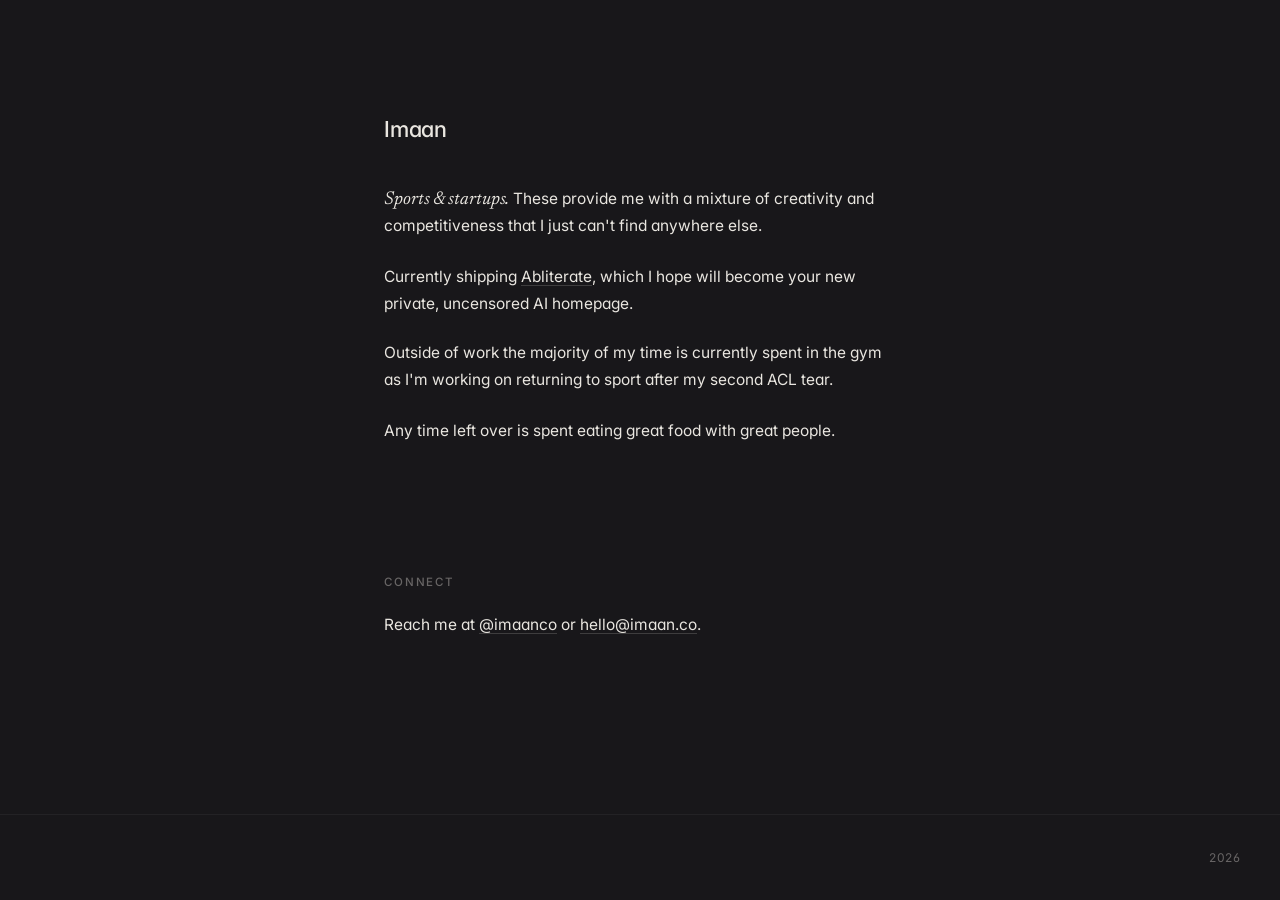
==== commit 096f4fef: "Homepage refinements, favicon, and serif emphasis - Hide Building and Writing blocks (and intro twea" ====
--- a/index.html
+++ b/index.html
@@ -7,7 +7,8 @@
 <meta name="description" content="Sport, startups, software. Building tools for people who could build before AI.">
 <link rel="preconnect" href="https://fonts.googleapis.com">
 <link rel="preconnect" href="https://fonts.gstatic.com" crossorigin="">
-<link href="https://fonts.googleapis.com/css2?family=Inter:wght@400;500;600&amp;display=swap" rel="stylesheet">
+<link href="https://fonts.googleapis.com/css2?family=Inter:wght@400;500;600&amp;family=Newsreader:ital,opsz,wght@0,6..72,400;1,6..72,400&amp;display=swap" rel="stylesheet">
+<link rel="icon" type="image/svg+xml" href="favicon.svg">
 <link rel="stylesheet" href="site.css">
 </head>
 <body data-screen-label="Homepage" style="">
@@ -17,15 +18,15 @@
   <div class="name">Imaan</div>
 
   <section class="intro">
-    <p style="">I love sports and startups. There is a mixture of creativity and competitiveness that I just can't find anywhere else.<div style="height: 2px"><br></div><div style="">Currently shipping <a href="#" class="link">Abliterate</a>, which I hope will become your new private, uncensored AI homepage.&nbsp;</div></p>
-    <p style="">Outside of work the majority of my time is currently spent in the gym as I'm working on returning to sport after my second ACL tear.&nbsp;<div style="height: 2px"><br></div><div>And any time left over is spent eating great food with great people.</div></p>
+    <p style=""><em>Sports & startups.</em> These provide me with a mixture of creativity and competitiveness that I just can't find anywhere else.<div style="height: 2px"><br></div><div style="">Currently shipping <a href="https://abliterate.ai" class="link">Abliterate</a>, which I hope will become your new private, uncensored AI homepage.&nbsp;</div></p>
+    <p style="">Outside of work the majority of my time is currently spent in the gym as I'm working on returning to sport after my second ACL tear.&nbsp;<div style="height: 2px"><br></div><div>Any time left over is spent eating great food with great people.</div></p>
   </section>
 
   <section class="grid">
-    <div class="block">
+    <div class="block" hidden>
       <div class="eyebrow">Building</div>
       <div class="item">
-        <div class="name-row"><a href="#">Abliterate</a></div>
+        <div class="name-row"><a href="https://abliterate.ai">Abliterate</a></div>
         <div class="desc">Your private, uncensored homepage to the internet.</div>
       </div>
     </div>
@@ -46,7 +47,7 @@
       </div>
     </div>
 
-    <div class="block">
+    <div class="block" hidden>
       <div class="eyebrow">Writing</div>
       <div class="item">
         <div class="name-row"><a href="notes-on-ai-velocity.html">Notes on AI velocity</a></div>
@@ -71,7 +72,7 @@
 
   <section class="section">
     <div class="eyebrow">Connect</div>
-    <p>Reach me at <a href="#" class="link" style="">@imaanco</a> or <a href="mailto:hi@imaan.co" class="link" style="">hello@imaan.co</a>.</p>
+    <p>Reach me at <a href="https://x.com/imaanco" class="link" style="">@imaanco</a> or <a href="mailto:hello@imaan.co" class="link" style="">hello@imaan.co</a>.</p>
   </section>
 
 </main>
@@ -82,4 +83,4 @@
 
 
 
-</body></html>+</body></html>
--- a/site.css
+++ b/site.css
@@ -71,6 +71,16 @@
 img, video { max-width: 100%; display: block; }
 hr { border: 0; border-top: 1px solid var(--border); margin: 32px 0; }
 
+em {
+  font-family: "Newsreader", Georgia, "Times New Roman", serif;
+  font-style: italic;
+  font-weight: 400;
+  font-size: 1.2em;
+  line-height: 1;
+  letter-spacing: -0.005em;
+  font-optical-sizing: auto;
+}
+
 /* ── shared primitives ──────────────────────────────────────────────── */
 
 .eyebrow {
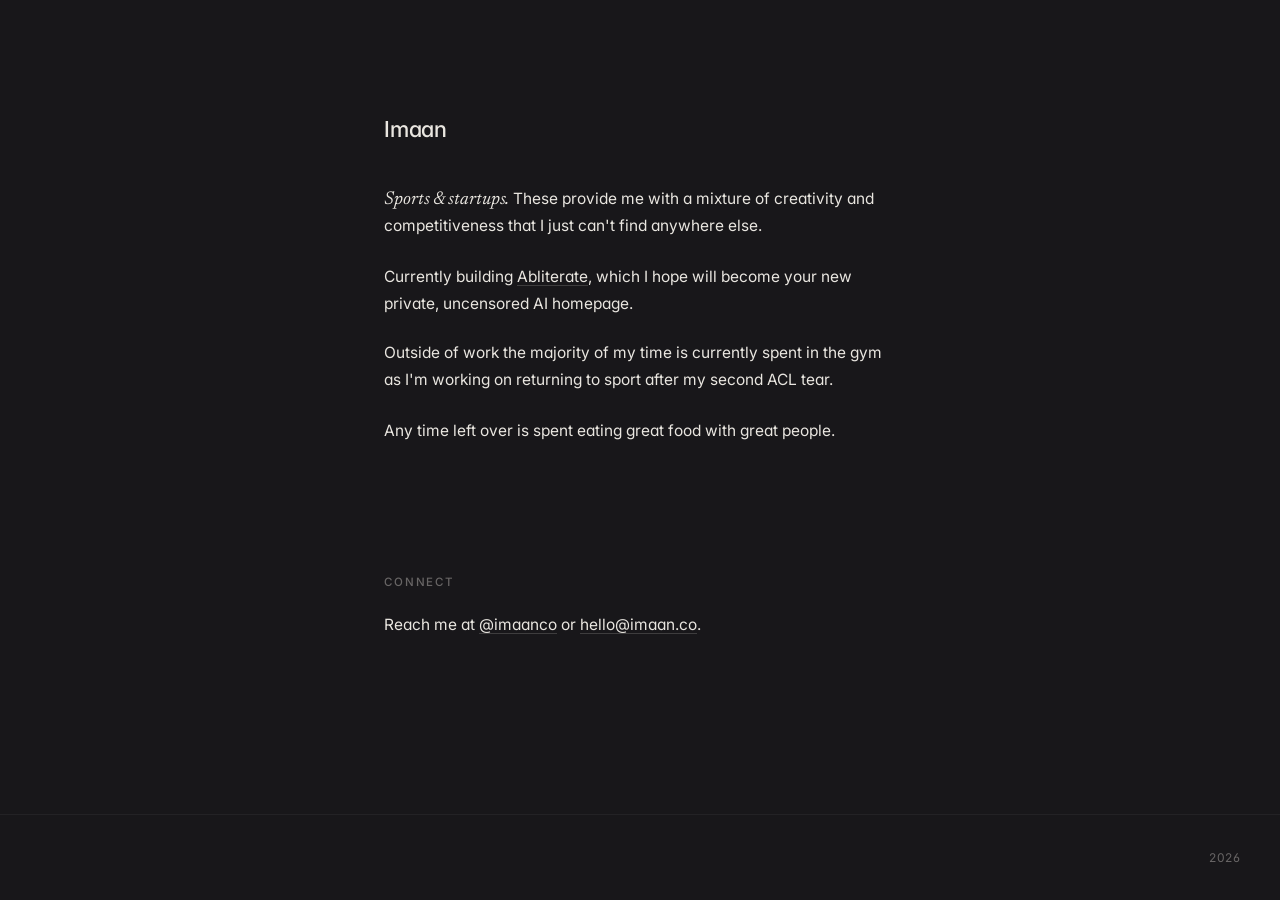
==== commit fc9c9bbe: "Homepage copy tweaks: title, meta, intro wording Co-Authored-By: Claude Opus 4.7 (1M context) <norep" ====
--- a/index.html
+++ b/index.html
@@ -3,8 +3,8 @@
 
 <meta charset="utf-8">
 <meta name="viewport" content="width=device-width, initial-scale=1">
-<title>Imaan</title>
-<meta name="description" content="Sport, startups, software. Building tools for people who could build before AI.">
+<title>Imaan Minaii</title>
+<meta name="description" content="Sport, startups, privacy. Building tools for people who could build before AI.">
 <link rel="preconnect" href="https://fonts.googleapis.com">
 <link rel="preconnect" href="https://fonts.gstatic.com" crossorigin="">
 <link href="https://fonts.googleapis.com/css2?family=Inter:wght@400;500;600&amp;family=Newsreader:ital,opsz,wght@0,6..72,400;1,6..72,400&amp;display=swap" rel="stylesheet">
@@ -18,7 +18,7 @@
   <div class="name">Imaan</div>
 
   <section class="intro">
-    <p style=""><em>Sports & startups.</em> These provide me with a mixture of creativity and competitiveness that I just can't find anywhere else.<div style="height: 2px"><br></div><div style="">Currently shipping <a href="https://abliterate.ai" class="link">Abliterate</a>, which I hope will become your new private, uncensored AI homepage.&nbsp;</div></p>
+    <p style=""><em>Sports & startups.</em> These provide me with a mixture of creativity and competitiveness that I just can't find anywhere else.<div style="height: 2px"><br></div><div style="">Currently building <a href="https://abliterate.ai" class="link">Abliterate</a>, which I hope will become your new private, uncensored AI homepage.&nbsp;</div></p>
     <p style="">Outside of work the majority of my time is currently spent in the gym as I'm working on returning to sport after my second ACL tear.&nbsp;<div style="height: 2px"><br></div><div>Any time left over is spent eating great food with great people.</div></p>
   </section>
 
